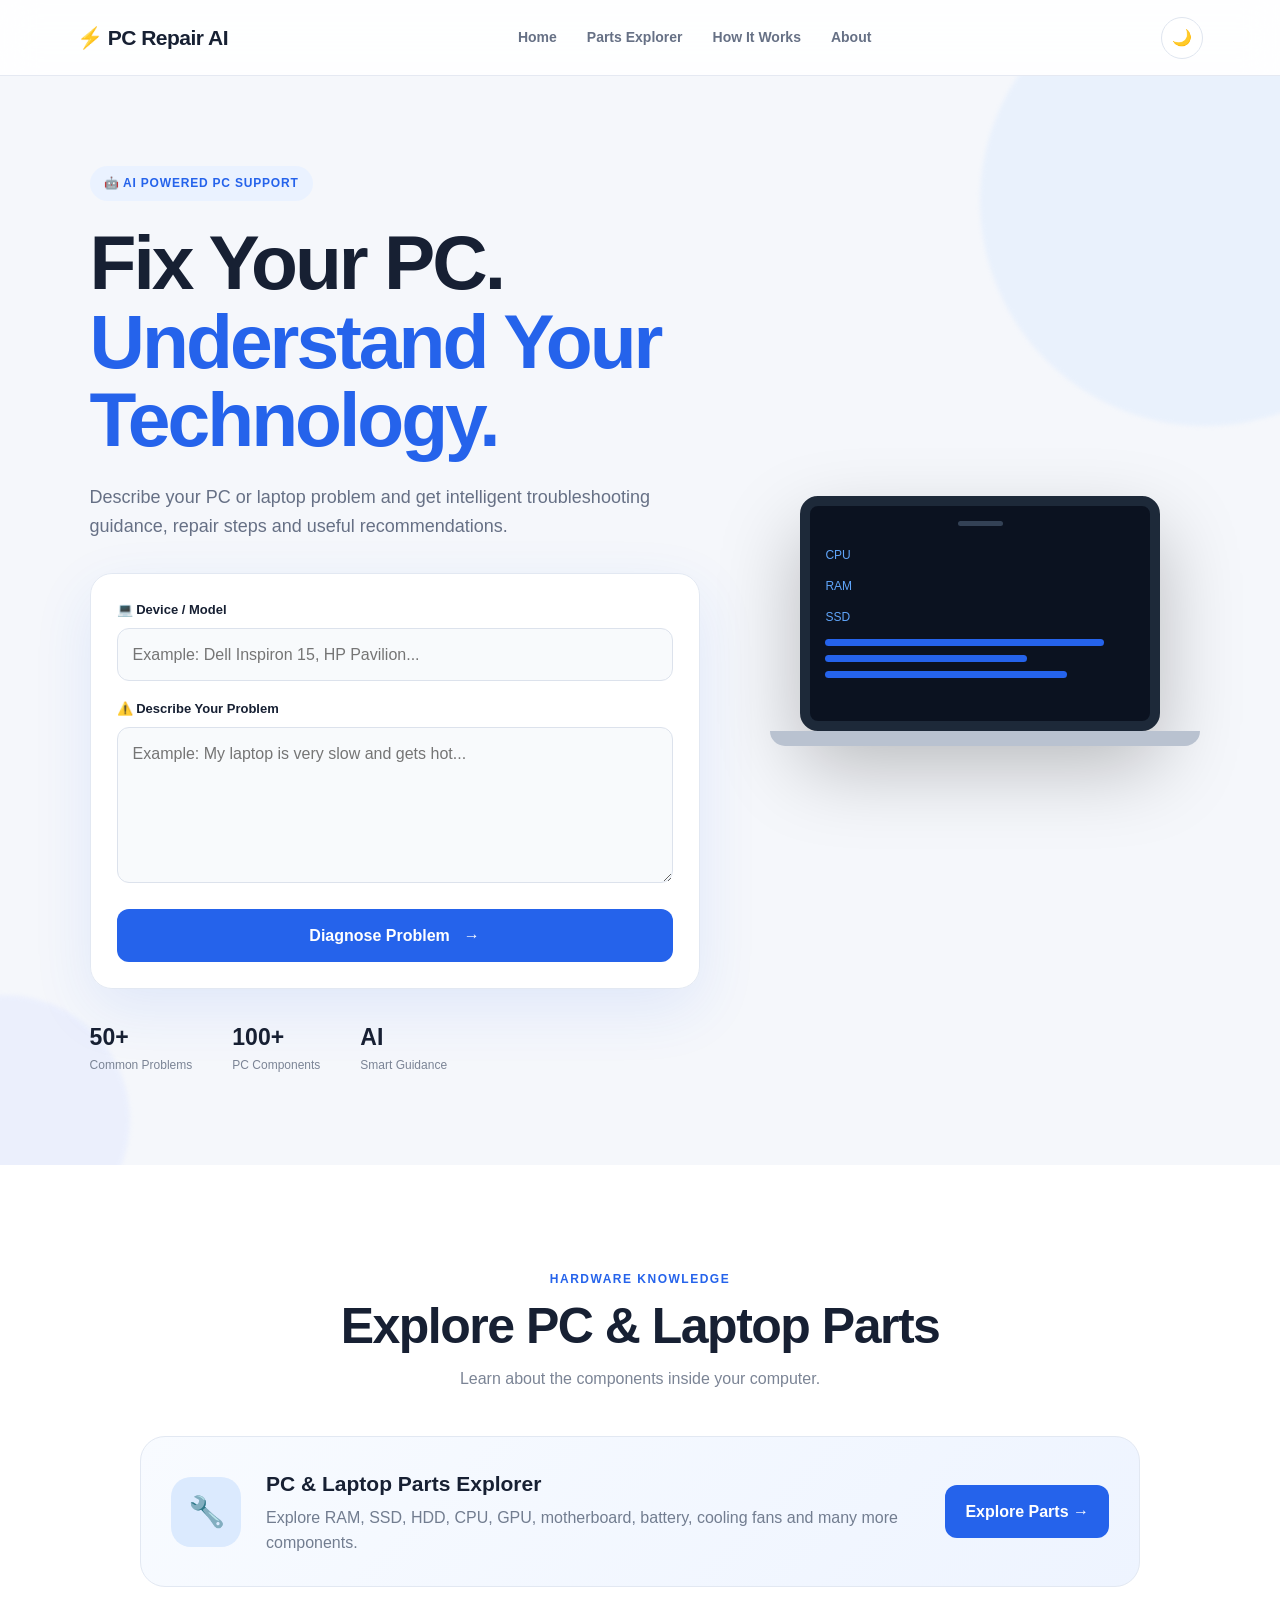
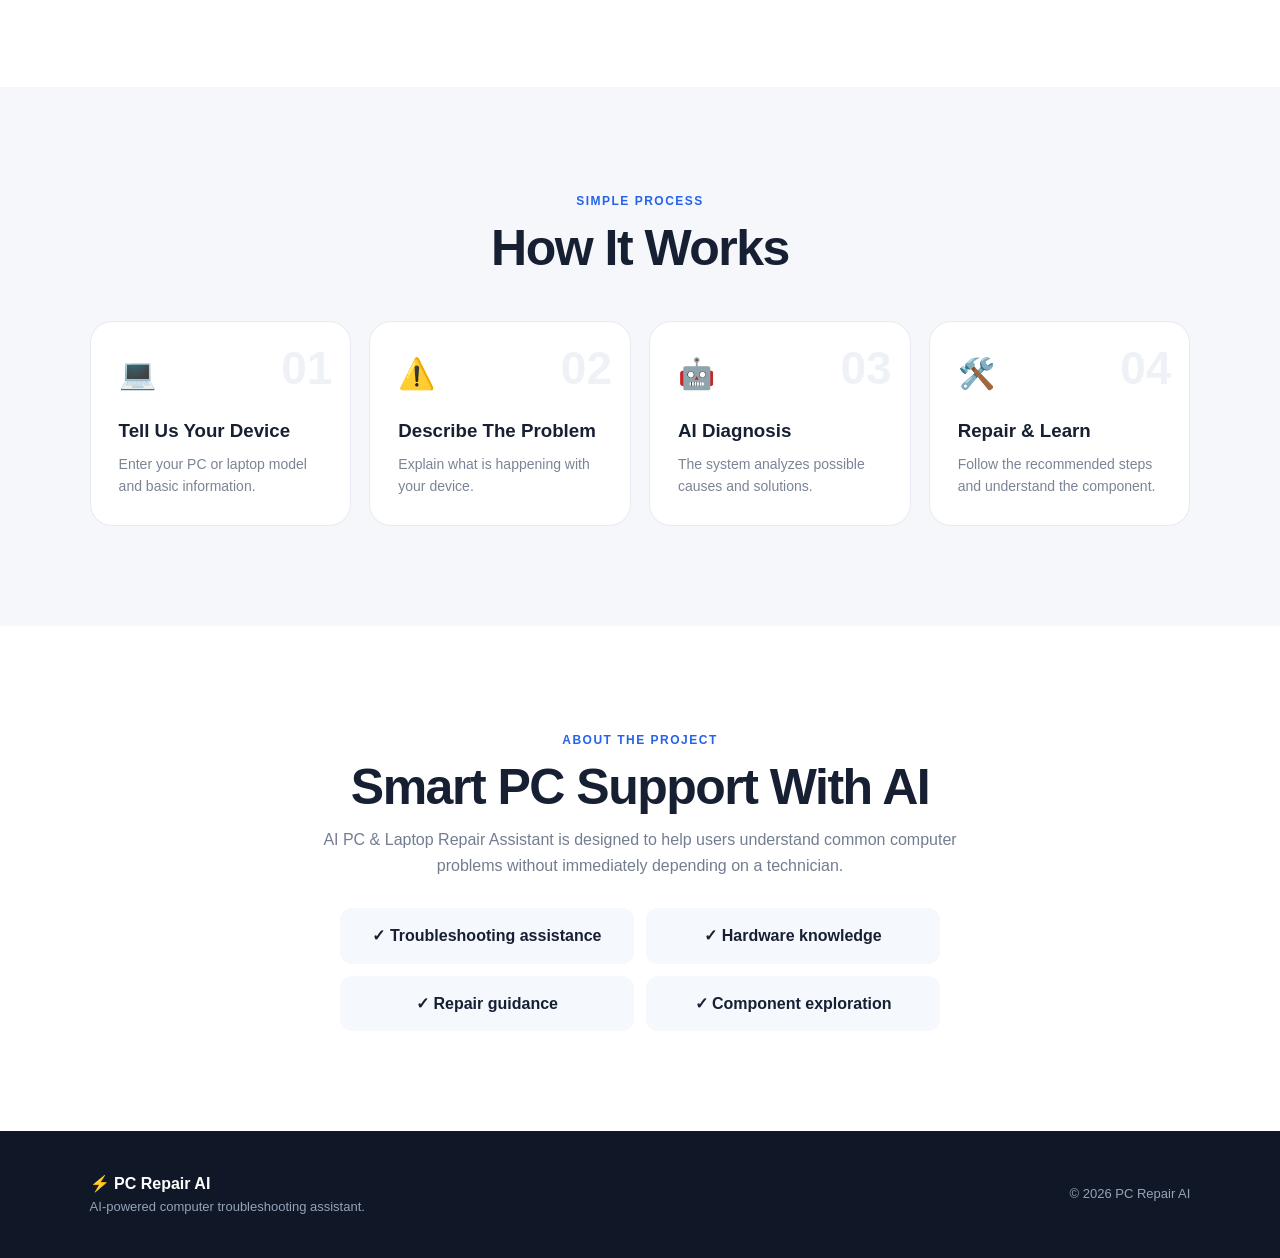
==== index.html @ 6b743a81 "index.html" ====
<!DOCTYPE html>
<html lang="en">

<head>
<meta charset="UTF-8">
<meta name="viewport" content="width=device-width, initial-scale=1.0">

<meta name="description" content="AI PC and Laptop Repair Assistant for intelligent computer troubleshooting and hardware guidance.">

<title>AI PC & Laptop Repair Assistant</title>

<link rel="stylesheet" href="style.css">

<script async src="https://www.googletagmanager.com/gtag/js?id=G-TXNZC0SK5X"></script>

<script>
window.dataLayer = window.dataLayer || [];

function gtag() {
    dataLayer.push(arguments);
}

gtag("js", new Date());

gtag("config", "G-TXNZC0SK5X", {
    send_page_view: true
});

const GA_DEBUG =
    new URLSearchParams(window.location.search).get("ga_debug") === "1";

function track(eventName, parameters = {}) {

    if (typeof gtag !== "function") {
        return;
    }

    const payload = {
        ...parameters,
        page_path: window.location.pathname
    };

    if (GA_DEBUG) {
        payload.debug_mode = true;
    }

    gtag("event", eventName, payload);
}

window.PCRepairAnalytics = {

    track,

    pageLoaded() {
        track("page_loaded", {
            page_name: document.title
        });
    },

    diagnosisStarted() {
        track("ai_diagnosis", {
            status: "started"
        });
    },

    diagnosisSuccess(productCount = 0) {
        track("ai_diagnosis", {
            status: "success",
            product_count: productCount,
            has_products: productCount > 0
        });
    },

    diagnosisValidationError() {
        track("ai_diagnosis", {
            status: "validation_error"
        });
    },

    diagnosisError(errorType = "unknown") {
        track("ai_diagnosis", {
            status: "error",
            error_type: errorType
        });
    },

    productClick(productName, store, domain) {
        track("product_click", {
            product_name: String(productName || "").slice(0, 100),
            store: String(store || "unknown").slice(0, 50),
            link_domain: String(domain || "unknown").slice(0, 100)
        });
    },

    partExplorerClick() {
        track("parts_explorer_click", {
            action: "open"
        });
    },

    healthCheck(action = "open") {
        track("pc_health_check", {
            action
        });
    },

    themeChange(theme) {
        track("theme_change", {
            theme
        });
    }
};

PCRepairAnalytics.pageLoaded();

const scrollMarks = [25, 50, 75, 90, 100];
const sentScrollMarks = {};

function checkScrollDepth() {

    const documentElement = document.documentElement;

    const scrollable =
        documentElement.scrollHeight - window.innerHeight;

    if (scrollable <= 0) {
        return;
    }

    const percent = Math.min(
        100,
        Math.round(
            (window.scrollY / scrollable) * 100
        )
    );

    scrollMarks.forEach(function(mark) {

        if (
            percent >= mark &&
            !sentScrollMarks[mark]
        ) {

            sentScrollMarks[mark] = true;

            track("scroll_depth", {
                percent_scrolled: mark
            });
        }

    });
}

window.addEventListener(
    "scroll",
    checkScrollDepth,
    { passive: true }
);

document.addEventListener(
    "click",
    function(event) {

        const element =
            event.target.closest(
                "a, button, input[type='submit'], input[type='button'], [role='button']"
            );

        if (!element) {
            return;
        }

        const elementText = (
            element.innerText ||
            element.value ||
            element.getAttribute("aria-label") ||
            element.getAttribute("title") ||
            ""
        )
        .trim()
        .replace(/\s+/g, " ")
        .slice(0, 80);

        track("user_action", {
            element_type:
                element.tagName.toLowerCase(),

            element_text:
                elementText,

            element_id:
                element.id || ""
        });

        if (element.id === "themeBtn") {

            const currentTheme =
                document.body.classList.contains("dark")
                    ? "dark"
                    : "light";

            PCRepairAnalytics.themeChange(
                currentTheme
            );
        }

        if (
            element.id === "healthCheckBtn" ||
            element.id === "pcHealthCheckBtn" ||
            element.dataset.analytics === "pc_health_check"
        ) {

            PCRepairAnalytics.healthCheck("open");
        }

        if (
            element.classList.contains(
                "parts-explorer-link"
            ) ||
            (
                element.tagName.toLowerCase() === "a" &&
                element.getAttribute("href") === "parts.html"
            )
        ) {

            PCRepairAnalytics.partExplorerClick();
        }

        if (
            element.classList.contains("product-link") &&
            !element.classList.contains("disabled-link")
        ) {

            let domain = "unknown";

            try {

                domain =
                    new URL(
                        element.href,
                        window.location.href
                    ).hostname;

            } catch(error) {}

            PCRepairAnalytics.productClick(
                element.dataset.productName || "Unknown Product",
                element.dataset.productSource || "Unknown Store",
                domain
            );
        }

        if (
            element.tagName.toLowerCase() === "a" &&
            element.href
        ) {

            try {

                const url =
                    new URL(
                        element.href,
                        window.location.href
                    );

                if (
                    url.origin !==
                    window.location.origin
                ) {

                    track("outbound_click", {
                        link_domain: url.hostname,
                        link_path: url.pathname
                    });
                }

                if (
                    url.hostname.includes("youtube.com") ||
                    url.hostname.includes("youtu.be")
                ) {

                    track("youtube_click", {
                        video_domain: url.hostname
                    });
                }

            } catch(error) {}
        }

    },
    true
);

document.addEventListener(
    "submit",
    function(event) {

        const form = event.target;

        track("form_submit", {
            form_id: form.id || "",
            form_name:
                form.getAttribute("name") || ""
        });

    },
    true
);

document.addEventListener(
    "change",
    function(event) {

        const element = event.target;

        if (
            !element ||
            !["SELECT", "INPUT", "TEXTAREA"].includes(
                element.tagName
            )
        ) {
            return;
        }

        track("form_interaction", {
            field_type:
                element.type ||
                element.tagName.toLowerCase(),

            field_name:
                element.name ||
                element.id ||
                ""
        });

    },
    true
);

function setupSectionTracking() {

    if (
        typeof IntersectionObserver ===
        "undefined"
    ) {
        return;
    }

    const observer =
        new IntersectionObserver(
            function(entries) {

                entries.forEach(
                    function(entry) {

                        if (
                            !entry.isIntersecting
                        ) {
                            return;
                        }

                        const section =
                            entry.target;

                        if (
                            section.dataset.analyticsTracked ===
                            "true"
                        ) {
                            return;
                        }

                        section.dataset.analyticsTracked =
                            "true";

                        const sectionName =
                            section.getAttribute(
                                "data-analytics-section"
                            ) ||
                            section.id ||
                            section.getAttribute(
                                "aria-label"
                            ) ||
                            section.tagName.toLowerCase();

                        track("section_view", {
                            section_name:
                                String(sectionName)
                                    .slice(0, 100)
                        });

                    }
                );

            },
            {
                threshold: 0.35
            }
        );

    document
        .querySelectorAll(
            "section, main > div, [data-section]"
        )
        .forEach(
            function(element) {
                observer.observe(element);
            }
        );
}

if (
    document.readyState ===
    "loading"
) {

    document.addEventListener(
        "DOMContentLoaded",
        setupSectionTracking
    );

} else {

    setupSectionTracking();
}

window.addEventListener(
    "error",
    function() {

        track("javascript_error", {
            error_type: "window_error"
        });

    }
);

window.addEventListener(
    "unhandledrejection",
    function() {

        track("javascript_error", {
            error_type: "promise_rejection"
        });

    }
);

window.addEventListener(
    "load",
    function() {

        track("page_ready", {
            page_name: document.title
        });

    }
);
</script>

</head>

<body>

<header class="navbar">

<a href="index.html" class="logo">
    ⚡ PC Repair AI
</a>

<nav>

<a href="index.html">
    Home
</a>

<a
    href="parts.html"
    class="parts-explorer-link"
>
    Parts Explorer
</a>

<a href="#how">
    How It Works
</a>

<a href="#about">
    About
</a>

</nav>

<button
    id="themeBtn"
    class="theme-btn"
    type="button"
    aria-label="Toggle theme"
>
    🌙
</button>

</header>

<main>

<section
    class="hero"
    data-analytics-section="hero"
>

<div class="hero-bg-circle circle-one"></div>

<div class="hero-bg-circle circle-two"></div>

<div class="hero-content">

<div class="badge">
    🤖 AI POWERED PC SUPPORT
</div>

<h1>
    Fix Your PC.<br>

    <span>
        Understand Your Technology.
    </span>
</h1>

<p>
    Describe your PC or laptop problem and get intelligent
    troubleshooting guidance, repair steps and useful recommendations.
</p>

<div class="repair-box">

<label for="device">
    💻 Device / Model
</label>

<input
    id="device"
    type="text"
    autocomplete="off"
    placeholder="Example: Dell Inspiron 15, HP Pavilion..."
>

<label for="problem">
    ⚠️ Describe Your Problem
</label>

<textarea
    id="problem"
    rows="5"
    placeholder="Example: My laptop is very slow and gets hot..."
></textarea>

<button
    id="diagnoseButton"
    class="primary-btn"
    type="button"
>
    Diagnose Problem
    <span>→</span>
</button>

</div>

<div class="hero-stats">

<div>
<strong>50+</strong>
<span>Common Problems</span>
</div>

<div>
<strong>100+</strong>
<span>PC Components</span>
</div>

<div>
<strong>AI</strong>
<span>Smart Guidance</span>
</div>

</div>

</div>

<div class="floating-pc">

<div class="pc-screen">

<div class="screen-top"></div>

<div class="screen-content">

<span>CPU</span>
<span>RAM</span>
<span>SSD</span>

<div class="loading-bars">
<i></i>
<i></i>
<i></i>
</div>

</div>

</div>

<div class="pc-base"></div>

</div>

</section>

<section
    id="resultSection"
    class="result-section hidden"
    data-analytics-section="ai_diagnosis_result"
>

<div class="section-title">

<span>
    AI ANALYSIS
</span>

<h2>
    Your Repair Guide
</h2>

</div>

<div id="resultContainer"></div>

</section>

<section
    class="parts-preview"
    data-analytics-section="parts_preview"
>

<div class="section-title">

<span>
    HARDWARE KNOWLEDGE
</span>

<h2>
    Explore PC & Laptop Parts
</h2>

<p>
    Learn about the components inside your computer.
</p>

</div>

<div class="preview-card">

<div class="preview-icon">
    🔧
</div>

<div>

<h3>
    PC & Laptop Parts Explorer
</h3>

<p>
    Explore RAM, SSD, HDD, CPU, GPU, motherboard,
    battery, cooling fans and many more components.
</p>

</div>

<a
    href="parts.html"
    class="preview-button parts-explorer-link"
>
    Explore Parts →
</a>

</div>

</section>

<section
    id="how"
    class="how-section"
    data-analytics-section="how_it_works"
>

<div class="section-title">

<span>
    SIMPLE PROCESS
</span>

<h2>
    How It Works
</h2>

</div>

<div class="how-grid">

<div class="how-card">

<div class="number">
    01
</div>

<div class="how-icon">
    💻
</div>

<h3>
    Tell Us Your Device
</h3>

<p>
    Enter your PC or laptop model and basic information.
</p>

</div>

<div class="how-card">

<div class="number">
    02
</div>

<div class="how-icon">
    ⚠️
</div>

<h3>
    Describe The Problem
</h3>

<p>
    Explain what is happening with your device.
</p>

</div>

<div class="how-card">

<div class="number">
    03
</div>

<div class="how-icon">
    🤖
</div>

<h3>
    AI Diagnosis
</h3>

<p>
    The system analyzes possible causes and solutions.
</p>

</div>

<div class="how-card">

<div class="number">
    04
</div>

<div class="how-icon">
    🛠️
</div>

<h3>
    Repair & Learn
</h3>

<p>
    Follow the recommended steps and understand the component.
</p>

</div>

</div>

</section>

<section
    id="about"
    class="about-section"
    data-analytics-section="about_project"
>

<div class="about-content">

<span>
    ABOUT THE PROJECT
</span>

<h2>
    Smart PC Support With AI
</h2>

<p>
    AI PC & Laptop Repair Assistant is designed to help users
    understand common computer problems without immediately
    depending on a technician.
</p>

<div class="about-points">

<div>
    ✓ Troubleshooting assistance
</div>

<div>
    ✓ Hardware knowledge
</div>

<div>
    ✓ Repair guidance
</div>

<div>
    ✓ Component exploration
</div>

</div>

</div>

</section>

</main>

<footer>

<div>

<strong>
    ⚡ PC Repair AI
</strong>

<p>
    AI-powered computer troubleshooting assistant.
</p>

</div>

<span>
    © 2026 PC Repair AI
</span>

</footer>

<button
    id="topBtn"
    class="top-btn"
    type="button"
    aria-label="Back to top"
>
    ↑
</button>

<script>

const API_URL =
    "https://pc-repair-ai.onrender.com";

const themeBtn =
    document.getElementById("themeBtn");

const topBtn =
    document.getElementById("topBtn");

const diagnoseButton =
    document.getElementById("diagnoseButton");

const resultSection =
    document.getElementById("resultSection");

const resultContainer =
    document.getElementById("resultContainer");

const deviceInput =
    document.getElementById("device");

const problemInput =
    document.getElementById("problem");


function applyTheme() {

    const savedTheme =
        localStorage.getItem("theme");

    if (savedTheme === "dark") {

        document.body.classList.add("dark");

        themeBtn.textContent = "☀️";

    } else {

        document.body.classList.remove("dark");

        themeBtn.textContent = "🌙";

    }
}

applyTheme();


themeBtn.addEventListener(
    "click",
    function() {

        document.body.classList.toggle("dark");

        const isDark =
            document.body.classList.contains("dark");

        const theme =
            isDark
                ? "dark"
                : "light";

        themeBtn.textContent =
            isDark
                ? "☀️"
                : "🌙";

        localStorage.setItem(
            "theme",
            theme
        );

        PCRepairAnalytics.themeChange(
            theme
        );

    }
);


window.addEventListener(
    "scroll",
    function() {

        if (window.scrollY > 400) {

            topBtn.classList.add("show");

        } else {

            topBtn.classList.remove("show");

        }

    }
);


topBtn.addEventListener(
    "click",
    function() {

        window.scrollTo({
            top: 0,
            behavior: "smooth"
        });

    }
);


document
    .querySelectorAll('a[href^="#"]')
    .forEach(
        function(link) {

            link.addEventListener(
                "click",
                function(event) {

                    const targetId =
                        link.getAttribute("href");

                    if (
                        !targetId ||
                        targetId === "#"
                    ) {
                        return;
                    }

                    const target =
                        document.querySelector(
                            targetId
                        );

                    if (target) {

                        event.preventDefault();

                        target.scrollIntoView({
                            behavior: "smooth",
                            block: "start"
                        });

                    }

                }
            );

        }
    );


deviceInput.addEventListener(
    "keydown",
    function(event) {

        if (event.key === "Enter") {

            event.preventDefault();

            problemInput.focus();

        }

    }
);


problemInput.addEventListener(
    "keydown",
    function(event) {

        if (
            event.ctrlKey &&
            event.key === "Enter"
        ) {

            event.preventDefault();

            diagnoseButton.click();

        }

    }
);


diagnoseButton.addEventListener(
    "click",
    async function() {

        const device =
            deviceInput.value.trim();

        const problem =
            problemInput.value.trim();


        if (!device) {

            PCRepairAnalytics.diagnosisValidationError();

            showResult(
                "Please enter your PC or laptop device model."
            );

            deviceInput.focus();

            return;
        }


        if (!problem) {

            PCRepairAnalytics.diagnosisValidationError();

            showResult(
                "Please describe the problem with your PC or laptop."
            );

            problemInput.focus();

            return;
        }


        setLoadingState(true);

        resultSection.classList.remove(
            "hidden"
        );

        resultContainer.innerHTML = `

            <div class="ai-loading">

                <div class="ai-spinner"></div>

                <h3>
                    AI is analyzing your problem...
                </h3>

                <p>
                    Checking possible causes,
                    diagnosis steps and repair solutions.
                </p>

                <div class="loading-status">

                    <span></span>

                    Analyzing hardware symptoms...

                </div>

            </div>

        `;

        resultSection.scrollIntoView({
            behavior: "smooth",
            block: "start"
        });


        PCRepairAnalytics.diagnosisStarted();


        try {

            const response =
                await fetch(
                    `${API_URL}/diagnose`,
                    {
                        method: "POST",

                        headers: {
                            "Content-Type":
                                "application/json",

                            "Accept":
                                "application/json"
                        },

                        body: JSON.stringify({
                            device,
                            problem
                        })
                    }
                );


            const contentType =
                response.headers.get(
                    "content-type"
                ) || "";


            let data;


            if (
                contentType.includes(
                    "application/json"
                )
            ) {

                data =
                    await response.json();

            } else {

                const text =
                    await response.text();

                throw new Error(
                    text ||
                    "The server returned an invalid response."
                );

            }


            console.log(
                "Diagnosis API response:",
                data
            );


            if (!response.ok) {

                const serverMessage =
                    data?.detail ||
                    data?.message ||
                    data?.error ||
                    "The diagnosis server returned an error.";

                throw new Error(
                    getText(serverMessage)
                );
            }


            if (
                !data ||
                typeof data !== "object"
            ) {

                throw new Error(
                    "The server returned empty or invalid diagnosis data."
                );
            }


            if (
                data.error &&
                !data.diagnosis
            ) {

                throw new Error(
                    getText(data.error)
                );
            }


            resultContainer.innerHTML =
                renderDiagnosis(
                    data,
                    device,
                    problem
                );


            const productCount =
                countProducts(data.products);


            PCRepairAnalytics.diagnosisSuccess(
                productCount
            );


        } catch(error) {

            console.error(
                "Diagnosis error:",
                error
            );


            PCRepairAnalytics.diagnosisError(
                getErrorType(error)
            );


            renderConnectionError(
                error
            );


        } finally {

            setLoadingState(false);

        }

    }
);


function setLoadingState(
    isLoading
) {

    diagnoseButton.disabled =
        isLoading;

    if (isLoading) {

        diagnoseButton.innerHTML = `
            Analyzing
            <span class="button-loader"></span>
        `;

    } else {

        diagnoseButton.innerHTML = `
            Diagnose Problem
            <span>→</span>
        `;

    }

}


function getErrorType(error) {

    const message =
        error?.message
            ? error.message.toLowerCase()
            : "";

    if (
        message.includes("failed to fetch") ||
        message.includes("networkerror")
    ) {

        return "network_error";

    }

    if (
        message.includes("server")
    ) {

        return "server_error";

    }

    if (
        message.includes("invalid")
    ) {

        return "invalid_response";

    }

    return "unknown_error";
}


function countProducts(groups) {

    if (!Array.isArray(groups)) {
        return 0;
    }

    return groups.reduce(
        function(total, group) {

            if (
                !group ||
                !Array.isArray(group.products)
            ) {

                return total;

            }

            return total +
                group.products.length;

        },
        0
    );
}


function cleanAIText(value) {

    if (
        value === null ||
        value === undefined
    ) {

        return "";
    }

    let text =
        String(value);

    text =
        text.replace(
            /```[a-zA-Z0-9_-]*\s*/g,
            ""
        );

    text =
        text.replace(
            /```/g,
            ""
        );

    text =
        text.replace(
            /\*\*(.*?)\*\*/g,
            "$1"
        );

    text =
        text.replace(
            /__(.*?)__/g,
            "$1"
        );

    text =
        text.replace(
            /`([^`]*)`/g,
            "$1"
        );

    text =
        text.replace(
            /\r\n/g,
            "\n"
        );

    text =
        text.replace(
            /\n{3,}/g,
            "\n\n"
        );

    return text.trim();
}


function escapeHTML(value) {

    if (
        value === null ||
        value === undefined
    ) {

        return "";
    }

    return String(value)
        .replace(/&/g, "&amp;")
        .replace(/</g, "&lt;")
        .replace(/>/g, "&gt;")
        .replace(/"/g, "&quot;")
        .replace(/'/g, "&#039;");
}


function getArray(value) {

    return Array.isArray(value)
        ? value
        : [];
}


function getText(value) {

    if (
        value === null ||
        value === undefined
    ) {

        return "";
    }

    if (
        typeof value === "string"
    ) {

        return cleanAIText(value);
    }

    if (
        typeof value === "number" ||
        typeof value === "boolean"
    ) {

        return String(value);
    }

    if (
        typeof value === "object"
    ) {

        try {

            return cleanAIText(
                JSON.stringify(value)
            );

        } catch(error) {

            return String(value);

        }

    }

    return cleanAIText(value);
}


function normalizeUrl(url) {

    if (!url) {
        return "";
    }

    let value =
        String(url).trim();

    const markdownMatch =
        value.match(
            /\]\((.*?)\)/
        );

    if (markdownMatch) {
        value =
            markdownMatch[1];
    }

    value =
        value
            .replace(/\\:/g, ":")
            .replace(/\\&/g, "&")
            .replace(/\\=/g, "=")
            .replace(/\\\?/g, "?")
            .replace(/\\\//g, "/")
            .replace(/&amp;/g, "&");

    if (
        value.startsWith("//")
    ) {

        value =
            "https:" + value;

    }

    if (
        !value.startsWith("http://") &&
        !value.startsWith("https://")
    ) {

        return "";
    }

    return value;
}


function renderDiagnosis(
    data,
    device,
    problem
) {

    let diagnosis = {};

    if (
        data &&
        typeof data.diagnosis === "object" &&
        !Array.isArray(data.diagnosis)
    ) {

        diagnosis =
            data.diagnosis;
    }

    const title =
        getText(
            diagnosis.title ||
            "AI PC & Laptop Diagnosis"
        );

    const summary =
        getText(
            diagnosis.summary ||
            "The AI analyzed the reported problem."
        );

    const confidence =
        getText(
            diagnosis.confidence ||
            "Not specified"
        );

    const difficulty =
        getText(
            diagnosis.difficulty ||
            "Not specified"
        );

    const possibleCauses =
        getArray(
            diagnosis.possible_causes
        );

    const diagnosisSteps =
        getArray(
            diagnosis.diagnosis_steps
        );

    const repairSteps =
        getArray(
            diagnosis.repair_steps
        );

    const toolsRequired =
        getArray(
            diagnosis.tools_required
        );

    const partsRequired =
        getArray(
            diagnosis.parts_required
        );

    const safety =
        getArray(
            diagnosis.safety
        );

    const professional =
        getArray(
            diagnosis.when_to_visit_professional
        );

    const products =
        getArray(
            data.products
        );

    return `

        <div class="ai-result-card diagnosis-shell">

            <div class="diagnosis-header">

                <div class="diagnosis-header-left">

                    <div class="result-ai-icon">
                        🤖
                    </div>

                    <div>

                        <div class="diagnosis-label">
                            AI DIAGNOSIS
                        </div>

                        <h3 class="diagnosis-title">
                            ${escapeHTML(title)}
                        </h3>

                        <div class="diagnosis-device">
                            💻 ${escapeHTML(getText(device))}
                        </div>

                    </div>

                </div>

                <div class="diagnosis-meta">

                    <span class="confidence-badge">
                        <span>◉</span>
                        Confidence:
                        ${escapeHTML(confidence)}
                    </span>

                    <span class="difficulty-badge">
                        🛠️
                        ${escapeHTML(difficulty)}
                    </span>

                </div>

            </div>

            <div class="problem-box">

                <div class="problem-box-icon">
                    ⚠️
                </div>

                <div>

                    <strong>
                        Reported Problem
                    </strong>

                    <p>
                        ${escapeHTML(getText(problem))}
                    </p>

                </div>

            </div>

            <div class="diagnosis-summary">

                <div class="summary-icon">
                    💡
                </div>

                <div>

                    <span>
                        AI SUMMARY
                    </span>

                    <p>
                        ${escapeHTML(summary)}
                    </p>

                </div>

            </div>

            ${renderCauses(possibleCauses)}

            ${renderDiagnosisSteps(diagnosisSteps)}

            ${renderRepairSteps(repairSteps)}

            ${renderTools(toolsRequired)}

            ${renderParts(partsRequired)}

            ${renderSafety(safety)}

            ${renderProfessional(professional)}

            ${renderProducts(products)}

            <div class="diagnosis-footer">

                <span>
                    🤖 Generated by PC Repair AI
                </span>

                <span>
                    Always verify model-specific
                    instructions before hardware repair.
                </span>

            </div>

        </div>

    `;
}


function renderCauses(causes) {

    if (!causes.length) {
        return "";
    }

    return `

        <section class="diagnosis-section">

            <div class="section-heading">

                <div class="section-icon">
                    🔍
                </div>

                <div>

                    <span>
                        WHAT COULD BE WRONG?
                    </span>

                    <h3>
                        Possible Causes
                    </h3>

                </div>

            </div>

            <div class="causes-grid">

                ${causes.map(
                    function(cause, index) {

                        let text;

                        if (
                            typeof cause === "object" &&
                            cause !== null
                        ) {

                            text =
                                cause.description ||
                                cause.name ||
                                cause.cause ||
                                cause.title ||
                                getText(cause);

                        } else {

                            text =
                                getText(cause);

                        }

                        return `

                            <div class="cause-card">

                                <div class="cause-number">
                                    ${String(index + 1).padStart(2, "0")}
                                </div>

                                <div class="cause-content">

                                    <strong>
                                        ${escapeHTML(text)}
                                    </strong>

                                    <p>
                                        Possible issue identified
                                        by the AI analysis.
                                    </p>

                                </div>

                            </div>

                        `;

                    }
                ).join("")}

            </div>

        </section>

    `;
}


function renderDiagnosisSteps(steps) {

    if (!steps.length) {
        return "";
    }

    return `

        <section class="diagnosis-section">

            <div class="section-heading">

                <div class="section-icon">
                    🧪
                </div>

                <div>

                    <span>
                        CHECK FIRST
                    </span>

                    <h3>
                        Diagnosis Steps
                    </h3>

                </div>

            </div>

            <div class="steps-list">

                ${steps.map(
                    function(step, index) {

                        let text;

                        if (
                            typeof step === "object" &&
                            step !== null
                        ) {

                            text =
                                step.details ||
                                step.description ||
                                step.step_description ||
                                step.instruction ||
                                step.title ||
                                getText(step);

                        } else {

                            text =
                                getText(step);

                        }

                        return `

                            <div class="diagnosis-step">

                                <div class="step-number">
                                    ${index + 1}
                                </div>

                                <div class="step-content">

                                    <h4>
                                        Check ${index + 1}
                                    </h4>

                                    <p>
                                        ${escapeHTML(text)}
                                    </p>

                                </div>

                            </div>

                        `;

                    }
                ).join("")}

            </div>

        </section>

    `;
}


function renderRepairSteps(steps) {

    if (!steps.length) {
        return "";
    }

    return `

        <section class="diagnosis-section repair-section">

            <div class="section-heading">

                <div class="section-icon">
                    🛠️
                </div>

                <div>

                    <span>
                        STEP-BY-STEP SOLUTION
                    </span>

                    <h3>
                        Repair Steps
                    </h3>

                </div>

            </div>

            <div class="repair-steps">

                ${steps.map(
                    function(item, index) {

                        let stepNumber =
                            index + 1;

                        let stepTitle =
                            "Repair Step " +
                            stepNumber;

                        let details = "";

                        if (
                            typeof item === "object" &&
                            item !== null
                        ) {

                            stepNumber =
                                item.step ||
                                item.number ||
                                stepNumber;

                            stepTitle =
                                item.title ||
                                item.name ||
                                "Repair Step " +
                                stepNumber;

                            details =
                                item.details ||
                                item.description ||
                                item.instructions ||
                                item.instruction ||
                                "";

                        } else {

                            details =
                                getText(item);

                        }

                        return `

                            <div class="repair-step">

                                <div class="repair-step-number">
                                    ${escapeHTML(stepNumber)}
                                </div>

                                <div class="repair-step-content">

                                    <div class="repair-step-top">

                                        <span>
                                            STEP ${escapeHTML(stepNumber)}
                                        </span>

                                        <div>
                                            ✓
                                        </div>

                                    </div>

                                    <h4>
                                        ${escapeHTML(getText(stepTitle))}
                                    </h4>

                                    <p>
                                        ${escapeHTML(getText(details))}
                                    </p>

                                </div>

                            </div>

                        `;

                    }
                ).join("")}

            </div>

        </section>

    `;
}


function renderTools(tools) {

    if (!tools.length) {
        return "";
    }

    return `

        <section class="diagnosis-section">

            <div class="section-heading">

                <div class="section-icon">
                    🔧
                </div>

                <div>

                    <span>
                        PREPARE BEFORE REPAIR
                    </span>

                    <h3>
                        Tools Required
                    </h3>

                </div>

            </div>

            <div class="tools-grid">

                ${tools.map(
                    function(tool, index) {

                        let text;

                        if (
                            typeof tool === "object" &&
                            tool !== null
                        ) {

                            text =
                                tool.name ||
                                tool.title ||
                                tool.tool ||
                                getText(tool);

                        } else {

                            text =
                                getText(tool);

                        }

                        return `

                            <div class="tool-card">

                                <div class="tool-icon">
                                    🔧
                                </div>

                                <div>

                                    <span>
                                        TOOL ${index + 1}
                                    </span>

                                    <strong>
                                        ${escapeHTML(text)}
                                    </strong>

                                </div>

                            </div>

                        `;

                    }
                ).join("")}

            </div>

        </section>

    `;
}


function renderParts(parts) {

    if (!parts.length) {
        return "";
    }

    return `

        <section class="diagnosis-section">

            <div class="section-heading">

                <div class="section-icon">
                    📦
                </div>

                <div>

                    <span>
                        POSSIBLE REPLACEMENT COMPONENTS
                    </span>

                    <h3>
                        Parts Required
                    </h3>

                </div>

            </div>

            <div class="parts-required-grid">

                ${parts.map(
                    function(part, index) {

                        let name =
                            "Required Component";

                        let searchQuery =
                            "";

                        if (
                            typeof part === "object" &&
                            part !== null
                        ) {

                            name =
                                part.name ||
                                part.title ||
                                part.component ||
                                "Required Component";

                            searchQuery =
                                part.search_query ||
                                part.query ||
                                "";

                        } else {

                            name =
                                getText(part);

                            searchQuery =
                                getText(part);

                        }

                        return `

                            <div class="required-part-card">

                                <div class="required-part-icon">
                                    ⚙️
                                </div>

                                <div class="required-part-info">

                                    <span>
                                        COMPONENT ${index + 1}
                                    </span>

                                    <h4>
                                        ${escapeHTML(getText(name))}
                                    </h4>

                                    ${
                                        searchQuery
                                            ? `
                                                <p>
                                                    Search:
                                                    ${escapeHTML(getText(searchQuery))}
                                                </p>
                                            `
                                            : ""
                                    }

                                </div>

                            </div>

                        `;

                    }
                ).join("")}

            </div>

        </section>

    `;
}


function renderSafety(items) {

    if (!items.length) {
        return "";
    }

    return `

        <section class="diagnosis-section">

            <div class="section-heading">

                <div class="section-icon safety-heading-icon">
                    🛡️
                </div>

                <div>

                    <span>
                        IMPORTANT BEFORE YOU START
                    </span>

                    <h3>
                        Safety Instructions
                    </h3>

                </div>

            </div>

            <div class="safety-list">

                ${items.map(
                    function(item) {

                        let text;

                        if (
                            typeof item === "object" &&
                            item !== null
                        ) {

                            text =
                                item.text ||
                                item.description ||
                                item.instruction ||
                                getText(item);

                        } else {

                            text =
                                getText(item);

                        }

                        return `

                            <div class="safety-item">

                                <div>
                                    !
                                </div>

                                <p>
                                    ${escapeHTML(text)}
                                </p>

                            </div>

                        `;

                    }
                ).join("")}

            </div>

        </section>

    `;
}


function renderProfessional(items) {

    if (!items.length) {
        return "";
    }

    return `

        <section class="diagnosis-section">

            <div class="professional-box">

                <div class="professional-icon">
                    👨‍🔧
                </div>

                <div class="professional-content">

                    <span>
                        KNOW WHEN TO STOP
                    </span>

                    <h3>
                        When To Visit A Professional
                    </h3>

                    <ul>

                        ${items.map(
                            function(item) {

                                let text;

                                if (
                                    typeof item === "object" &&
                                    item !== null
                                ) {

                                    text =
                                        item.text ||
                                        item.description ||
                                        item.reason ||
                                        getText(item);

                                } else {

                                    text =
                                        getText(item);

                                }

                                return `
                                    <li>
                                        ${escapeHTML(text)}
                                    </li>
                                `;

                            }
                        ).join("")}

                    </ul>

                </div>

            </div>

        </section>

    `;
}


function renderProducts(groups) {

    if (!groups.length) {
        return "";
    }

    return `

        <section class="diagnosis-section products-section">

            <div class="section-heading">

                <div class="section-icon">
                    🛒
                </div>

                <div>

                    <span>
                        USEFUL HARDWARE
                    </span>

                    <h3>
                        Recommended Products
                    </h3>

                </div>

            </div>

            <div class="product-note">

                <span>
                    💡
                </span>

                <p>
                    Products are shown as recommendations related
                    to the diagnosed components. Always confirm
                    compatibility with your exact device model
                    before purchasing.
                </p>

            </div>

            <div class="product-groups">

                ${groups.map(
                    function(group) {
                        return renderProductGroup(group);
                    }
                ).join("")}

            </div>

        </section>

    `;
}


function renderProductGroup(group) {

    if (
        !group ||
        typeof group !== "object"
    ) {
        return "";
    }

    const component =
        group.component ||
        group.name ||
        group.title ||
        "Recommended Components";

    const items =
        getArray(group.products);

    if (!items.length) {

        return `

            <div class="product-group">

                <div class="product-group-header">

                    <div>

                        <span>
                            COMPONENT
                        </span>

                        <h4>
                            ${escapeHTML(getText(component))}
                        </h4>

                    </div>

                </div>

                <div class="empty-products">

                    <div>
                        🔎
                    </div>

                    <strong>
                        No products found
                    </strong>

                    <p>
                        No matching products were returned
                        for this component.
                    </p>

                    ${
                        group.search_query
                            ? `
                                <div class="search-query">
                                    Search:
                                    ${escapeHTML(
                                        getText(
                                            group.search_query
                                        )
                                    )}
                                </div>
                            `
                            : ""
                    }

                </div>

            </div>

        `;
    }

    return `

        <div class="product-group">

            <div class="product-group-header">

                <div>

                    <span>
                        RECOMMENDED FOR
                    </span>

                    <h4>
                        ${escapeHTML(getText(component))}
                    </h4>

                </div>

                <div class="product-count">

                    ${items.length}

                    product${items.length > 1 ? "s" : ""}

                </div>

            </div>

            <div class="product-grid">

                ${items.map(
                    function(product) {
                        return renderProduct(product);
                    }
                ).join("")}

            </div>

        </div>

    `;
}


function renderProduct(product) {

    if (
        !product ||
        typeof product !== "object"
    ) {
        return "";
    }

    const title =
        product.title ||
        product.name ||
        product.product_name ||
        "Recommended Product";

    const price =
        product.price ||
        product.extracted_price ||
        product.display_price ||
        "Price unavailable";

    const source =
        product.source ||
        product.store ||
        product.merchant ||
        "Online Store";

    const rating =
        product.rating;

    const reviews =
        product.reviews ||
        product.review_count ||
        product.reviews_count ||
        product.rating_count;

    const image =
        normalizeUrl(
            product.image ||
            product.thumbnail ||
            product.image_url ||
            product.image_link
        );

    const link =
        normalizeUrl(
            product.link ||
            product.product_link ||
            product.url ||
            product.product_url
        );

    let ratingHTML = "";

    if (
        rating !== undefined &&
        rating !== null &&
        rating !== ""
    ) {

        ratingHTML = `

            <div class="product-rating">

                <span>
                    ★
                </span>

                <strong>
                    ${escapeHTML(
                        getText(rating)
                    )}
                </strong>

                ${
                    reviews
                        ? `
                            <small>
                                ${formatNumber(reviews)}
                                reviews
                            </small>
                        `
                        : ""
                }

            </div>

        `;
    }

    return `

        <article class="product-card">

            <div class="product-image-wrap">

                ${
                    image
                        ? `
                            <img
                                class="product-image"
                                src="${escapeHTML(image)}"
                                alt="${escapeHTML(getText(title))}"
                                loading="lazy"
                                onerror="handleProductImageError(this)"
                            >

                            <div
                                class="product-placeholder"
                                style="display:none;"
                            >

                                <span>
                                    📦
                                </span>

                                <small>
                                    Image unavailable
                                </small>

                            </div>
                        `
                        : `
                            <div class="product-placeholder">

                                <span>
                                    📦
                                </span>

                                <small>
                                    Image unavailable
                                </small>

                            </div>
                        `
                }

                <div class="product-source-badge">

                    ${escapeHTML(
                        getText(source)
                    )}

                </div>

            </div>

            <div class="product-info">

                <h4 class="product-title">
                    ${escapeHTML(getText(title))}
                </h4>

                <div class="product-price">
                    ${escapeHTML(getText(price))}
                </div>

                ${ratingHTML}

                <div class="product-actions">

                    ${
                        link
                            ? `
                                <a
                                    class="product-link"
                                    href="${escapeHTML(link)}"
                                    target="_blank"
                                    rel="noopener noreferrer"
                                    data-product-name="${escapeHTML(getText(title))}"
                                    data-product-source="${escapeHTML(getText(source))}"
                                >
                                    View Product
                                    <span>↗</span>
                                </a>
                            `
                            : `
                                <span class="product-link disabled-link">
                                    Product Link Unavailable
                                </span>
                            `
                    }

                </div>

            </div>

        </article>

    `;
}


function handleProductImageError(
    imageElement
) {

    if (!imageElement) {
        return;
    }

    imageElement.style.display =
        "none";

    const placeholder =
        imageElement.nextElementSibling;

    if (placeholder) {
        placeholder.style.display =
            "flex";
    }
}


function formatNumber(value) {

    const number =
        Number(
            String(value).replace(
                /,/g,
                ""
            )
        );

    if (Number.isNaN(number)) {

        return escapeHTML(value);
    }

    return number.toLocaleString(
        "en-IN"
    );
}


function renderConnectionError(error) {

    const message =
        error && error.message
            ? error.message
            : "Unknown error occurred.";

    const lowerMessage =
        message.toLowerCase();

    let extraMessage = "";

    if (
        lowerMessage.includes("failed to fetch") ||
        lowerMessage.includes("networkerror") ||
        lowerMessage.includes("connection")
    ) {

        extraMessage = `

            <div class="error-help">

                <strong>
                    AI server connection checklist:
                </strong>

                <ul>

                    <li>
                        Make sure your internet connection is working.
                    </li>

                    <li>
                        The AI backend is hosted on Render.
                    </li>

                    <li>
                        Backend:
                        <code>
                            https://pc-repair-ai.onrender.com
                        </code>
                    </li>

                    <li>
                        Try refreshing the page and running
                        the diagnosis again.
                    </li>

                    <li>
                        If the problem continues,
                        check the Render service.
                    </li>

                </ul>

            </div>

        `;

    } else {

        extraMessage = `

            <div class="error-help">

                <strong>
                    Server response:
                </strong>

                <p>
                    The AI server was reached,
                    but it returned an error while
                    processing the diagnosis.
                </p>

                <p>
                    Please try the diagnosis again.
                </p>

            </div>

        `;
    }

    resultContainer.innerHTML = `

        <div class="error-card">

            <div>
                ⚠️
            </div>

            <h3>
                Diagnosis Error
            </h3>

            <p>
                ${escapeHTML(
                    getText(message)
                )}
            </p>

            ${extraMessage}

        </div>

    `;
}


function showResult(message) {

    resultSection.classList.remove(
        "hidden"
    );

    resultContainer.innerHTML = `

        <div class="error-card">

            <div>
                ⚠️
            </div>

            <h3>
                Missing Information
            </h3>

            <p>
                ${escapeHTML(
                    getText(message)
                )}
            </p>

        </div>

    `;

    resultSection.scrollIntoView({
        behavior: "smooth",
        block: "start"
    });
}

</script>

</body>
</html>
---- style.css ----
* {
    margin: 0;
    padding: 0;
    box-sizing: border-box;
}

html {
    scroll-behavior: smooth;
}

body {
    font-family: Inter, Arial, Helvetica, sans-serif;
    background: #f5f7fb;
    color: #172033;
    line-height: 1.6;
    overflow-x: hidden;
    transition: background .35s ease, color .35s ease;
}

body.dark {
    background: #070b12;
    color: #f3f6ff;
}

a {
    text-decoration: none;
    color: inherit;
}

button,
input,
textarea {
    font: inherit;
}

button {
    cursor: pointer;
}

.hidden {
    display: none !important;
}

.navbar {
    height: 76px;
    padding: 0 6%;
    display: flex;
    align-items: center;
    justify-content: space-between;
    position: sticky;
    top: 0;
    z-index: 1000;
    background: rgba(255, 255, 255, .88);
    backdrop-filter: blur(18px);
    border-bottom: 1px solid #e5e9f2;
}

.dark .navbar {
    background: rgba(7, 11, 18, .88);
    border-color: #1c2636;
}

.logo {
    font-size: 21px;
    font-weight: 800;
    letter-spacing: -.5px;
}

.navbar nav {
    display: flex;
    gap: 30px;
    align-items: center;
}

.navbar nav a {
    color: #667085;
    font-size: 14px;
    font-weight: 600;
    transition: .25s ease;
}

.navbar nav a:hover,
.navbar nav a.active {
    color: #2563eb;
}

.dark .navbar nav a {
    color: #9aa6ba;
}

.dark .navbar nav a:hover,
.dark .navbar nav a.active {
    color: #60a5fa;
}

.theme-btn {
    width: 42px;
    height: 42px;
    border: 1px solid #dfe5ef;
    border-radius: 50%;
    background: #fff;
    transition: .25s ease;
}

.theme-btn:hover {
    transform: rotate(15deg) scale(1.08);
}

.dark .theme-btn {
    background: #111827;
    border-color: #263247;
}

.hero {
    min-height: calc(100vh - 76px);
    padding: 90px 7%;
    display: flex;
    align-items: center;
    justify-content: space-between;
    position: relative;
    overflow: hidden;
}

.hero-content {
    width: min(680px, 100%);
    position: relative;
    z-index: 2;
    animation: heroIn .8s ease both;
}

.badge,
.parts-badge {
    display: inline-flex;
    padding: 8px 14px;
    border-radius: 30px;
    background: #eaf2ff;
    color: #2563eb;
    font-size: 12px;
    font-weight: 800;
    letter-spacing: .8px;
    margin-bottom: 22px;
}

.dark .badge,
.dark .parts-badge {
    background: #10234a;
    color: #60a5fa;
}

.hero h1,
.parts-hero h1 {
    font-size: clamp(42px, 6vw, 78px);
    line-height: 1.02;
    letter-spacing: -3px;
    margin-bottom: 25px;
}

.hero h1 span,
.parts-hero h1 span {
    color: #2563eb;
}

.hero-content > p {
    max-width: 620px;
    color: #667085;
    font-size: 18px;
    margin-bottom: 32px;
}

.dark .hero-content > p,
.dark .parts-hero p {
    color: #9aa6ba;
}

.repair-box {
    max-width: 610px;
    padding: 26px;
    background: rgba(255, 255, 255, .92);
    border: 1px solid #e2e8f2;
    border-radius: 22px;
    box-shadow: 0 20px 60px rgba(37, 99, 235, .1);
}

.dark .repair-box {
    background: #0d1420;
    border-color: #1e2a3d;
}

.repair-box label {
    display: block;
    font-size: 13px;
    font-weight: 700;
    margin-bottom: 7px;
}

.repair-box input,
.repair-box textarea {
    width: 100%;
    border: 1px solid #dce2ec;
    background: #f8fafc;
    border-radius: 12px;
    padding: 13px 15px;
    outline: none;
    color: #172033;
    margin-bottom: 18px;
    transition: .25s ease;
}

.repair-box textarea {
    min-height: 120px;
    resize: vertical;
}

.dark .repair-box input,
.dark .repair-box textarea {
    background: #111927;
    color: #f3f6ff;
    border-color: #29364a;
}

.repair-box input:focus,
.repair-box textarea:focus,
.parts-search:focus-within {
    border-color: #2563eb;
    box-shadow: 0 0 0 4px rgba(37, 99, 235, .1);
}

.primary-btn,
.preview-button,
.details-btn {
    border: 0;
    background: #2563eb;
    color: white;
    font-weight: 800;
    border-radius: 12px;
    padding: 14px 20px;
    transition: .25s ease;
}

.primary-btn {
    width: 100%;
    display: flex;
    justify-content: center;
    gap: 14px;
    align-items: center;
}

.primary-btn:hover,
.preview-button:hover,
.details-btn:hover {
    background: #1d4ed8;
    transform: translateY(-2px);
    box-shadow: 0 12px 25px rgba(37, 99, 235, .25);
}

.primary-btn:disabled {
    opacity: .7;
    cursor: wait;
}

.hero-stats {
    display: flex;
    gap: 40px;
    margin-top: 30px;
}

.hero-stats div {
    display: flex;
    flex-direction: column;
}

.hero-stats strong {
    font-size: 23px;
}

.hero-stats span {
    color: #7b8495;
    font-size: 12px;
}

.floating-pc {
    width: 420px;
    position: relative;
    z-index: 2;
    animation: floating 4s ease-in-out infinite;
}

.pc-screen {
    width: 360px;
    height: 235px;
    margin: auto;
    padding: 15px;
    border: 10px solid #1d2939;
    border-radius: 18px;
    background: #0b1220;
    box-shadow: 0 35px 80px rgba(0, 0, 0, .25);
}

.screen-top {
    width: 45px;
    height: 5px;
    border-radius: 10px;
    background: #334155;
    margin: 0 auto 20px;
}

.screen-content {
    display: flex;
    flex-direction: column;
    gap: 12px;
    color: #60a5fa;
    font-size: 12px;
}

.loading-bars {
    display: flex;
    flex-direction: column;
    gap: 9px;
}

.loading-bars i {
    display: block;
    height: 7px;
    border-radius: 10px;
    background: #2563eb;
}

.loading-bars i:nth-child(1) {
    width: 90%;
}

.loading-bars i:nth-child(2) {
    width: 65%;
}

.loading-bars i:nth-child(3) {
    width: 78%;
}

.pc-base {
    width: 430px;
    height: 15px;
    margin: 0 auto;
    border-radius: 0 0 30px 30px;
    background: #b9c2d0;
}

.hero-bg-circle {
    position: absolute;
    border-radius: 50%;
    filter: blur(2px);
    opacity: .45;
}

.circle-one {
    width: 450px;
    height: 450px;
    background: #dbeafe;
    right: -150px;
    top: -100px;
}

.circle-two {
    width: 250px;
    height: 250px;
    background: #e0e7ff;
    left: -120px;
    bottom: -80px;
}

.dark .circle-one {
    background: #10234a;
}

.dark .circle-two {
    background: #172554;
}

.parts-preview,
.how-section,
.about-section,
.result-section,
.parts-section {
    padding: 100px 7%;
}

.parts-preview {
    background: #fff;
}

.dark .parts-preview {
    background: #0b111b;
}

.section-title {
    text-align: center;
    max-width: 760px;
    margin: 0 auto 45px;
}

.section-title > span,
.about-content > span {
    color: #2563eb;
    font-size: 12px;
    font-weight: 900;
    letter-spacing: 1.5px;
}

.section-title h2,
.about-content h2 {
    font-size: clamp(32px, 4vw, 50px);
    letter-spacing: -1.5px;
    line-height: 1.1;
    margin: 8px 0 12px;
}

.section-title p {
    color: #7b8495;
}

.preview-card {
    max-width: 1000px;
    margin: auto;
    padding: 30px;
    display: flex;
    align-items: center;
    gap: 25px;
    border-radius: 25px;
    border: 1px solid #e2e8f2;
    background: linear-gradient(135deg, #f8fbff, #eef4ff);
    transition: .35s ease;
}

.preview-card:hover {
    transform: translateY(-7px);
    box-shadow: 0 25px 60px rgba(37, 99, 235, .13);
}

.dark .preview-card {
    background: #101927;
    border-color: #223047;
}

.preview-icon {
    width: 70px;
    height: 70px;
    display: grid;
    place-items: center;
    border-radius: 20px;
    background: #dbeafe;
    font-size: 30px;
    flex-shrink: 0;
}

.preview-card h3 {
    font-size: 21px;
    margin-bottom: 4px;
}

.preview-card p {
    color: #727d90;
}

.preview-button {
    margin-left: auto;
    white-space: nowrap;
}

.how-section {
    background: #f5f7fb;
}

.dark .how-section {
    background: #070b12;
}

.how-grid {
    max-width: 1150px;
    margin: auto;
    display: grid;
    grid-template-columns: repeat(4, 1fr);
    gap: 18px;
}

.how-card {
    padding: 28px;
    background: #fff;
    border: 1px solid #e4e9f2;
    border-radius: 22px;
    position: relative;
    overflow: hidden;
    transition: .35s ease;
}

.dark .how-card {
    background: #0e1622;
    border-color: #202c40;
}

.how-card:hover {
    transform: translateY(-8px);
    border-color: #93c5fd;
}

.number {
    position: absolute;
    right: 18px;
    top: 10px;
    font-size: 46px;
    font-weight: 900;
    color: #eef2f7;
}

.dark .number {
    color: #182235;
}

.how-icon {
    font-size: 30px;
    margin-bottom: 18px;
}

.how-card h3 {
    margin-bottom: 7px;
}

.how-card p {
    color: #7b8495;
    font-size: 14px;
}

.about-section {
    background: #fff;
}

.dark .about-section {
    background: #0b111b;
}

.about-content {
    max-width: 850px;
    margin: auto;
    text-align: center;
}

.about-content p {
    max-width: 700px;
    margin: auto;
    color: #727d90;
}

.about-points {
    display: grid;
    grid-template-columns: 1fr 1fr;
    gap: 12px;
    max-width: 600px;
    margin: 30px auto 0;
}

.about-points div {
    padding: 15px;
    background: #f5f8fc;
    border-radius: 12px;
    font-weight: 700;
}

.dark .about-points div {
    background: #111927;
}

footer {
    padding: 40px 7%;
    background: #101827;
    color: white;
    display: flex;
    justify-content: space-between;
    align-items: center;
}

footer p,
footer span {
    color: #94a3b8;
    font-size: 13px;
}

.result-section {
    background: #f5f7fb;
}

.dark .result-section {
    background: #070b12;
}

.ai-result-card,
.error-card,
.ai-loading {
    width: min(1180px, 100%);
    margin: auto;
    padding: 34px;
    border-radius: 26px;
    background: #fff;
    border: 1px solid #e2e8f2;
    box-shadow: 0 20px 60px rgba(15, 23, 42, .06);
}

.dark .ai-result-card,
.dark .error-card,
.dark .ai-loading {
    background: #0e1622;
    border-color: #202c40;
    box-shadow: 0 20px 60px rgba(0, 0, 0, .2);
}

.result-top {
    display: flex;
    align-items: center;
    gap: 16px;
    padding-bottom: 22px;
    border-bottom: 1px solid #e8ecf2;
}

.dark .result-top {
    border-color: #253148;
}

.result-ai-icon,
.modal-icon {
    width: 58px;
    height: 58px;
    display: grid;
    place-items: center;
    background: #eaf2ff;
    border-radius: 17px;
    font-size: 27px;
    flex-shrink: 0;
}

.result-top span {
    color: #2563eb;
    font-size: 11px;
    font-weight: 900;
    letter-spacing: 1px;
}

.result-top h2 {
    font-size: 28px;
    line-height: 1.2;
}

.problem-box {
    padding: 20px;
    margin: 22px 0;
    border-radius: 16px;
    background: #f5f7fb;
    border: 1px solid #e6ebf2;
}

.dark .problem-box {
    background: #111927;
    border-color: #253148;
}

.problem-box strong {
    font-size: 12px;
    color: #2563eb;
    text-transform: uppercase;
    letter-spacing: .8px;
}

.problem-box p {
    margin-top: 5px;
    color: #596579;
    font-size: 18px;
    font-weight: 700;
}

.dark .problem-box p {
    color: #d9e1ee;
}

.result-answer {
    color: #596579;
}

.dark .result-answer {
    color: #b5bfd0;
}

.diagnosis-header {
    margin: 25px 0;
}

.diagnosis-header h2 {
    font-size: 30px;
    margin-bottom: 10px;
    color: #172033;
}

.dark .diagnosis-header h2 {
    color: #f3f6ff;
}

.diagnosis-summary {
    font-size: 16px;
    color: #687488;
    line-height: 1.8;
}

.dark .diagnosis-summary {
    color: #aeb9ca;
}

.diagnosis-meta {
    display: flex;
    flex-wrap: wrap;
    gap: 10px;
    margin-top: 18px;
}

.status-badge {
    display: inline-flex;
    align-items: center;
    gap: 7px;
    padding: 8px 13px;
    border-radius: 30px;
    font-size: 12px;
    font-weight: 800;
}

.status-badge::before {
    content: "";
    width: 7px;
    height: 7px;
    border-radius: 50%;
    background: currentColor;
}

.status-medium {
    color: #b45309;
    background: #fff7ed;
}

.status-high {
    color: #15803d;
    background: #f0fdf4;
}

.status-low {
    color: #b91c1c;
    background: #fef2f2;
}

.dark .status-medium {
    background: #321f08;
}

.dark .status-high {
    background: #082415;
}

.dark .status-low {
    background: #330d0d;
}

.ai-section-title {
    display: flex;
    align-items: center;
    gap: 12px;
    margin: 34px 0 17px;
}

.ai-section-title .section-icon {
    width: 42px;
    height: 42px;
    display: grid;
    place-items: center;
    background: #eaf2ff;
    border-radius: 12px;
    font-size: 20px;
}

.dark .ai-section-title .section-icon {
    background: #14213a;
}

.ai-section-title h3 {
    font-size: 20px;
}

.ai-section-title p {
    font-size: 12px;
    color: #8791a1;
}

.causes-grid {
    display: grid;
    grid-template-columns: repeat(2, 1fr);
    gap: 12px;
}

.cause-card {
    padding: 18px;
    border: 1px solid #e3e8f0;
    background: #fbfcfe;
    border-radius: 16px;
    display: flex;
    gap: 13px;
    align-items: flex-start;
    transition: .25s ease;
}

.cause-card:hover {
    transform: translateY(-3px);
    border-color: #93c5fd;
    box-shadow: 0 10px 25px rgba(37, 99, 235, .08);
}

.dark .cause-card {
    background: #111927;
    border-color: #253148;
}

.cause-number {
    width: 30px;
    height: 30px;
    display: grid;
    place-items: center;
    border-radius: 9px;
    background: #dbeafe;
    color: #2563eb;
    font-size: 12px;
    font-weight: 900;
    flex-shrink: 0;
}

.dark .cause-number {
    background: #142b54;
    color: #60a5fa;
}

.cause-card p {
    color: #596579;
    font-size: 14px;
}

.dark .cause-card p {
    color: #b5bfd0;
}

.diagnosis-list {
    display: grid;
    gap: 12px;
}

.diagnosis-step {
    display: flex;
    gap: 15px;
    align-items: flex-start;
    padding: 19px;
    border: 1px solid #e3e8f0;
    background: #fff;
    border-radius: 16px;
    transition: .25s ease;
}

.diagnosis-step:hover {
    transform: translateX(4px);
    border-color: #93c5fd;
}

.dark .diagnosis-step {
    background: #111927;
    border-color: #253148;
}

.step-number {
    width: 36px;
    height: 36px;
    display: grid;
    place-items: center;
    border-radius: 11px;
    background: #2563eb;
    color: white;
    font-size: 13px;
    font-weight: 900;
    flex-shrink: 0;
}

.diagnosis-step p {
    color: #596579;
    font-size: 14px;
    padding-top: 5px;
}

.dark .diagnosis-step p {
    color: #b5bfd0;
}

.repair-steps {
    display: grid;
    gap: 15px;
}

.repair-step {
    position: relative;
    padding: 24px 24px 24px 78px;
    background: linear-gradient(135deg, #f8fbff, #f1f6ff);
    border: 1px solid #dce7f8;
    border-radius: 18px;
    overflow: hidden;
}

.dark .repair-step {
    background: linear-gradient(135deg, #111927, #0e1828);
    border-color: #263750;
}

.repair-step::before {
    content: "";
    position: absolute;
    left: 25px;
    top: 24px;
    width: 38px;
    height: 38px;
    border-radius: 12px;
    background: #2563eb;
}

.repair-step-number {
    position: absolute;
    left: 25px;
    top: 24px;
    width: 38px;
    height: 38px;
    display: grid;
    place-items: center;
    color: white;
    font-weight: 900;
    font-size: 13px;
    z-index: 1;
}

.repair-step h4 {
    font-size: 17px;
    margin-bottom: 7px;
}

.repair-step p {
    color: #69758a;
    font-size: 14px;
}

.dark .repair-step p {
    color: #adb8ca;
}

.info-grid {
    display: grid;
    grid-template-columns: 1fr 1fr;
    gap: 18px;
}

.info-box {
    padding: 21px;
    border-radius: 17px;
    background: #f8fafc;
    border: 1px solid #e3e8f0;
}

.dark .info-box {
    background: #111927;
    border-color: #253148;
}

.info-box h4 {
    margin-bottom: 13px;
    font-size: 15px;
}

.info-list {
    list-style: none;
    display: grid;
    gap: 9px;
}

.info-list li {
    position: relative;
    padding-left: 23px;
    color: #657187;
    font-size: 13px;
}

.dark .info-list li {
    color: #aeb9ca;
}

.info-list li::before {
    content: "✓";
    position: absolute;
    left: 0;
    top: 0;
    color: #2563eb;
    font-weight: 900;
}

.safety-list li::before {
    content: "⚠";
    color: #d97706;
}

.parts-required-grid {
    display: grid;
    grid-template-columns: repeat(2, 1fr);
    gap: 14px;
}

.required-part {
    padding: 18px;
    border: 1px solid #e0e6ef;
    border-radius: 16px;
    background: #fff;
}

.dark .required-part {
    background: #111927;
    border-color: #253148;
}

.required-part-icon {
    width: 40px;
    height: 40px;
    display: grid;
    place-items: center;
    background: #eaf2ff;
    border-radius: 11px;
    margin-bottom: 12px;
}

.dark .required-part-icon {
    background: #14213a;
}

.required-part h4 {
    font-size: 15px;
    margin-bottom: 6px;
}

.required-part p {
    color: #7b8698;
    font-size: 12px;
}

.products-wrapper {
    margin-top: 35px;
    padding-top: 30px;
    border-top: 1px solid #e5e9f1;
}

.dark .products-wrapper {
    border-color: #253148;
}

.product-group {
    margin-bottom: 35px;
}

.product-group:last-child {
    margin-bottom: 0;
}

.product-group-header {
    display: flex;
    justify-content: space-between;
    align-items: center;
    gap: 15px;
    margin-bottom: 16px;
}

.product-group-header h4 {
    font-size: 18px;
}

.product-group-header span {
    color: #7b8495;
    font-size: 12px;
}

.product-grid {
    display: grid;
    grid-template-columns: repeat(3, 1fr);
    gap: 16px;
}

.product-card {
    background: #fff;
    border: 1px solid #e0e6ef;
    border-radius: 18px;
    overflow: hidden;
    display: flex;
    flex-direction: column;
    transition: .3s ease;
    min-width: 0;
}

.product-card:hover {
    transform: translateY(-7px);
    border-color: #93c5fd;
    box-shadow: 0 20px 45px rgba(37, 99, 235, .12);
}

.dark .product-card {
    background: #111927;
    border-color: #253148;
}

.product-image {
    height: 190px;
    width: 100%;
    display: flex;
    align-items: center;
    justify-content: center;
    background: #f5f8fc;
    padding: 15px;
    overflow: hidden;
}

.dark .product-image {
    background: #0b1220;
}

.product-image img {
    width: 100%;
    height: 100%;
    object-fit: contain;
    transition: .3s ease;
}

.product-card:hover .product-image img {
    transform: scale(1.05);
}

.product-placeholder {
    width: 70px;
    height: 70px;
    border-radius: 18px;
    background: #eaf2ff;
    display: grid;
    place-items: center;
    font-size: 32px;
}

.dark .product-placeholder {
    background: #14213a;
}

.product-content {
    padding: 18px;
    display: flex;
    flex-direction: column;
    flex: 1;
}

.product-source {
    display: inline-flex;
    width: fit-content;
    padding: 5px 9px;
    border-radius: 7px;
    background: #eef4ff;
    color: #2563eb;
    font-size: 10px;
    font-weight: 800;
    margin-bottom: 10px;
}

.dark .product-source {
    background: #14213a;
    color: #60a5fa;
}

.product-title {
    font-size: 14px;
    line-height: 1.45;
    font-weight: 750;
    display: -webkit-box;
    -webkit-line-clamp: 3;
    -webkit-box-orient: vertical;
    overflow: hidden;
    min-height: 61px;
}

.product-price {
    font-size: 21px;
    font-weight: 900;
    color: #2563eb;
    margin: 12px 0 7px;
}

.product-rating {
    min-height: 20px;
    display: flex;
    align-items: center;
    gap: 6px;
    font-size: 12px;
    color: #69758a;
    margin-bottom: 15px;
}

.product-rating .stars {
    color: #f59e0b;
    letter-spacing: 1px;
}

.product-rating.no-rating {
    color: #9aa3b2;
}

.view-product {
    width: 100%;
    margin-top: auto;
    padding: 11px 15px;
    display: flex;
    justify-content: center;
    align-items: center;
    gap: 7px;
    border-radius: 10px;
    background: #2563eb;
    color: white;
    font-size: 12px;
    font-weight: 800;
    transition: .25s ease;
}

.view-product:hover {
    background: #1d4ed8;
    transform: translateY(-2px);
}

.product-note {
    padding: 13px 15px;
    margin-bottom: 18px;
    border-radius: 12px;
    background: #fff7ed;
    border: 1px solid #fed7aa;
    color: #9a5b13;
    font-size: 12px;
}

.dark .product-note {
    background: #281807;
    border-color: #513313;
    color: #e9ad62;
}

.professional-box {
    margin-top: 25px;
    padding: 20px;
    border-radius: 16px;
    background: #eff6ff;
    border: 1px solid #bfdbfe;
}

.dark .professional-box {
    background: #10213b;
    border-color: #244777;
}

.professional-box h4 {
    margin-bottom: 12px;
    color: #1d4ed8;
}

.dark .professional-box h4 {
    color: #60a5fa;
}

.professional-box ul {
    padding-left: 20px;
}

.professional-box li {
    color: #596579;
    margin-bottom: 6px;
    font-size: 13px;
}

.dark .professional-box li {
    color: #b6c1d1;
}

.error-card {
    text-align: center;
}

.error-card div {
    font-size: 40px;
}

.error-card h3 {
    margin: 10px 0 5px;
}

.error-card p {
    color: #7b8495;
}

.error-card code {
    display: inline-block;
    margin-top: 15px;
    padding: 10px 14px;
    background: #111827;
    color: #60a5fa;
    border-radius: 9px;
}

.ai-loading {
    text-align: center;
}

.ai-spinner {
    width: 45px;
    height: 45px;
    border: 4px solid #dbeafe;
    border-top-color: #2563eb;
    border-radius: 50%;
    margin: 0 auto 18px;
    animation: spin 1s linear infinite;
}

.ai-loading h3 {
    margin-bottom: 6px;
}

.ai-loading p {
    color: #7b8495;
    font-size: 13px;
}

.button-loader {
    width: 15px;
    height: 15px;
    border: 2px solid rgba(255,255,255,.4);
    border-top-color: white;
    border-radius: 50%;
    animation: spin .7s linear infinite;
}

.top-btn {
    position: fixed;
    right: 25px;
    bottom: 25px;
    width: 45px;
    height: 45px;
    border: 0;
    border-radius: 50%;
    background: #2563eb;
    color: white;
    font-size: 20px;
    opacity: 0;
    pointer-events: none;
    transform: translateY(15px);
    transition: .3s ease;
    z-index: 999;
}

.top-btn.show {
    opacity: 1;
    pointer-events: auto;
    transform: translateY(0);
}

.parts-hero {
    min-height: 500px;
    padding: 90px 7%;
    display: flex;
    align-items: center;
    justify-content: space-between;
    position: relative;
    overflow: hidden;
    background: linear-gradient(135deg, #f7faff, #edf4ff);
}

.dark .parts-hero {
    background: linear-gradient(135deg, #080d16, #0d1728);
}

.parts-hero-content {
    max-width: 700px;
    position: relative;
    z-index: 2;
}

.parts-hero p {
    color: #687488;
    font-size: 18px;
    max-width: 620px;
    margin-bottom: 30px;
}

.parts-search {
    max-width: 650px;
    height: 60px;
    padding: 0 20px;
    display: flex;
    align-items: center;
    gap: 12px;
    background: white;
    border: 1px solid #dce4f0;
    border-radius: 16px;
    box-shadow: 0 15px 40px rgba(37, 99, 235, .08);
    transition: .25s ease;
}

.dark .parts-search {
    background: #111927;
    border-color: #29364a;
}

.parts-search span {
    font-size: 21px;
}

.parts-search input {
    width: 100%;
    border: 0;
    outline: 0;
    background: transparent;
    color: inherit;
    font-size: 15px;
}

.orbit {
    width: 400px;
    height: 400px;
    position: relative;
    animation: floating 5s ease-in-out infinite;
}

.orbit::before,
.orbit::after {
    content: "";
    position: absolute;
    border: 1px dashed #bfdbfe;
    border-radius: 50%;
    inset: 30px;
}

.orbit::after {
    inset: 75px;
    border-color: #dbeafe;
}

.dark .orbit::before {
    border-color: #1e3a68;
}

.dark .orbit::after {
    border-color: #1d3153;
}

.orbit-center {
    width: 105px;
    height: 105px;
    position: absolute;
    top: 50%;
    left: 50%;
    transform: translate(-50%, -50%);
    display: grid;
    place-items: center;
    background: white;
    border: 1px solid #dce5f2;
    border-radius: 50%;
    font-size: 43px;
    box-shadow: 0 20px 50px rgba(37,99,235,.15);
    z-index: 2;
}

.dark .orbit-center {
    background: #111927;
    border-color: #2b3850;
}

.orbit-item {
    width: 58px;
    height: 58px;
    position: absolute;
    display: grid;
    place-items: center;
    background: white;
    border: 1px solid #dce5f2;
    border-radius: 50%;
    font-size: 25px;
    box-shadow: 0 12px 30px rgba(0,0,0,.08);
}

.dark .orbit-item {
    background: #111927;
    border-color: #2b3850;
}

.orbit-item.one {
    top: 20px;
    left: 170px;
}

.orbit-item.two {
    top: 105px;
    right: 20px;
}

.orbit-item.three {
    bottom: 65px;
    right: 30px;
}

.orbit-item.four {
    bottom: 20px;
    left: 170px;
}

.orbit-item.five {
    bottom: 65px;
    left: 30px;
}

.orbit-item.six {
    top: 105px;
    left: 20px;
}

.parts-section {
    background: #f5f7fb;
}

.dark .parts-section {
    background: #070b12;
}

.filter-row {
    max-width: 1200px;
    margin: 0 auto 35px;
    display: flex;
    flex-wrap: wrap;
    justify-content: center;
    gap: 10px;
}

.part-filter {
    padding: 10px 17px;
    border: 1px solid #dbe2ed;
    background: white;
    color: #596579;
    border-radius: 30px;
    font-size: 13px;
    font-weight: 700;
    transition: .25s ease;
}

.dark .part-filter {
    background: #111927;
    border-color: #27354b;
    color: #a8b3c6;
}

.part-filter:hover,
.part-filter.active {
    background: #2563eb;
    border-color: #2563eb;
    color: white;
    transform: translateY(-2px);
}

.parts-grid {
    max-width: 1200px;
    margin: auto;
    display: grid;
    grid-template-columns: repeat(4, 1fr);
    gap: 20px;
}

.part-card {
    padding: 25px;
    min-height: 330px;
    display: flex;
    flex-direction: column;
    background: white;
    border: 1px solid #e1e7f0;
    border-radius: 22px;
    position: relative;
    overflow: hidden;
    opacity: 0;
    transform: translateY(25px);
    transition: opacity .5s ease, transform .35s ease, box-shadow .35s ease, border .35s ease;
}

.part-card.visible {
    opacity: 1;
    transform: translateY(0);
}

.dark .part-card {
    background: #0e1622;
    border-color: #202c40;
}

.part-card:hover {
    transform: translateY(-9px) !important;
    border-color: #93c5fd;
    box-shadow: 0 25px 55px rgba(37,99,235,.12);
}

.part-card.hide-card {
    display: none;
}

.part-icon {
    width: 62px;
    height: 62px;
    display: grid;
    place-items: center;
    background: #eef5ff;
    border-radius: 18px;
    font-size: 30px;
    margin-bottom: 20px;
}

.dark .part-icon {
    background: #14213a;
}

.part-card > span {
    color: #2563eb;
    font-size: 10px;
    font-weight: 900;
    letter-spacing: 1px;
}

.part-card h3 {
    font-size: 25px;
    margin: 3px 0 7px;
}

.part-card p {
    color: #788396;
    font-size: 13px;
}

.tags {
    display: flex;
    flex-wrap: wrap;
    gap: 6px;
    margin: 17px 0;
}

.tags b {
    padding: 5px 8px;
    border-radius: 7px;
    background: #f0f3f8;
    color: #647084;
    font-size: 10px;
}

.dark .tags b {
    background: #172235;
    color: #9ca9bc;
}

.details-btn {
    margin-top: auto;
    width: 100%;
    padding: 11px 14px;
    font-size: 12px;
}

.no-results {
    max-width: 500px;
    margin: 50px auto;
    text-align: center;
    padding: 40px;
    background: white;
    border-radius: 20px;
}

.dark .no-results {
    background: #0e1622;
}

.no-results > div {
    font-size: 40px;
}

.modal {
    position: fixed;
    inset: 0;
    display: none;
    align-items: center;
    justify-content: center;
    padding: 20px;
    background: rgba(4, 10, 20, .7);
    backdrop-filter: blur(10px);
    z-index: 2000;
}

.modal.show {
    display: flex;
    animation: fadeIn .2s ease;
}

.modal-box {
    width: min(720px, 100%);
    max-height: 90vh;
    overflow: auto;
    padding: 35px;
    position: relative;
    background: white;
    border-radius: 25px;
    box-shadow: 0 30px 90px rgba(0,0,0,.3);
    animation: modalIn .3s ease;
}

.dark .modal-box {
    background: #0e1622;
    color: #f3f6ff;
}

.close-modal {
    position: absolute;
    right: 18px;
    top: 15px;
    width: 38px;
    height: 38px;
    border: 0;
    border-radius: 50%;
    background: #f1f4f8;
    font-size: 25px;
}

.dark .close-modal {
    background: #182235;
    color: white;
}

.modal-icon {
    margin-bottom: 18px;
}

.modal-box > span {
    color: #2563eb;
    font-size: 11px;
    font-weight: 900;
    letter-spacing: 1px;
}

.modal-box h2 {
    font-size: 35px;
    margin: 3px 0 10px;
}

.modal-box > p {
    color: #737e91;
}

.modal-grid {
    display: grid;
    grid-template-columns: 1fr 1fr;
    gap: 15px;
    margin-top: 25px;
}

.modal-grid > div {
    padding: 20px;
    border-radius: 16px;
    background: #f5f7fb;
}

.dark .modal-grid > div {
    background: #111927;
}

.modal-grid p {
    margin-top: 7px;
    color: #737e91;
    font-size: 14px;
}

body.modal-open {
    overflow: hidden;
}

@keyframes heroIn {
    from {
        opacity: 0;
        transform: translateY(30px);
    }

    to {
        opacity: 1;
        transform: translateY(0);
    }
}

@keyframes floating {
    0%, 100% {
        transform: translateY(0);
    }

    50% {
        transform: translateY(-14px);
    }
}

@keyframes spin {
    to {
        transform: rotate(360deg);
    }
}

@keyframes fadeIn {
    from {
        opacity: 0;
    }

    to {
        opacity: 1;
    }
}

@keyframes modalIn {
    from {
        opacity: 0;
        transform: scale(.95) translateY(15px);
    }

    to {
        opacity: 1;
        transform: scale(1) translateY(0);
    }
}

@media (max-width: 1100px) {
    .hero,
    .parts-hero {
        padding: 70px 5%;
    }

    .floating-pc,
    .orbit {
        display: none;
    }

    .parts-grid {
        grid-template-columns: repeat(3, 1fr);
    }

    .how-grid {
        grid-template-columns: repeat(2, 1fr);
    }

    .product-grid {
        grid-template-columns: repeat(2, 1fr);
    }
}

@media (max-width: 800px) {
    .ai-result-card,
    .error-card,
    .ai-loading {
        padding: 24px;
    }

    .causes-grid,
    .parts-required-grid,
    .info-grid {
        grid-template-columns: 1fr;
    }

    .product-grid {
        grid-template-columns: repeat(2, 1fr);
    }

    .result-top h2 {
        font-size: 23px;
    }
}

@media (max-width: 700px) {
    .navbar {
        height: auto;
        min-height: 70px;
        padding: 13px 5%;
        flex-wrap: wrap;
        gap: 12px;
    }

    .navbar nav {
        order: 3;
        width: 100%;
        justify-content: center;
        gap: 16px;
        padding-bottom: 5px;
    }

    .navbar nav a {
        font-size: 12px;
    }

    .hero {
        padding: 55px 5%;
        min-height: auto;
    }

    .hero h1,
    .parts-hero h1 {
        font-size: 43px;
        letter-spacing: -2px;
    }

    .hero-content > p,
    .parts-hero p {
        font-size: 15px;
    }

    .repair-box {
        padding: 20px;
    }

    .hero-stats {
        gap: 20px;
        flex-wrap: wrap;
    }

    .parts-preview,
    .how-section,
    .about-section,
    .result-section,
    .parts-section {
        padding: 70px 5%;
    }

    .preview-card {
        flex-direction: column;
        text-align: center;
    }

    .preview-button {
        margin-left: 0;
        width: 100%;
    }

    .how-grid,
    .parts-grid {
        grid-template-columns: 1fr;
    }

    .about-points,
    .modal-grid {
        grid-template-columns: 1fr;
    }

    .product-grid {
        grid-template-columns: 1fr;
    }

    .product-image {
        height: 210px;
    }

    .result-top {
        align-items: flex-start;
    }

    .diagnosis-header h2 {
        font-size: 25px;
    }

    .repair-step {
        padding: 22px 20px 22px 72px;
    }

    .repair-step::before,
    .repair-step-number {
        left: 20px;
        top: 22px;
    }

    .product-group-header {
        align-items: flex-start;
        flex-direction: column;
        gap: 4px;
    }

    footer {
        flex-direction: column;
        gap: 20px;
        text-align: center;
    }

    .modal-box {
        padding: 25px;
    }
}

@media (max-width: 450px) {
    .ai-result-card,
    .error-card,
    .ai-loading {
        padding: 18px;
        border-radius: 20px;
    }

    .result-top h2 {
        font-size: 20px;
    }

    .result-ai-icon {
        width: 48px;
        height: 48px;
        font-size: 22px;
    }

    .cause-card,
    .diagnosis-step {
        padding: 15px;
    }

    .product-image {
        height: 190px;
    }

    .product-content {
        padding: 15px;
    }
}

@media (prefers-reduced-motion: reduce) {
    *,
    *::before,
    *::after {
        scroll-behavior: auto !important;
        animation-duration: .01ms !important;
        animation-iteration-count: 1 !important;
        transition-duration: .01ms !important;
    }
}
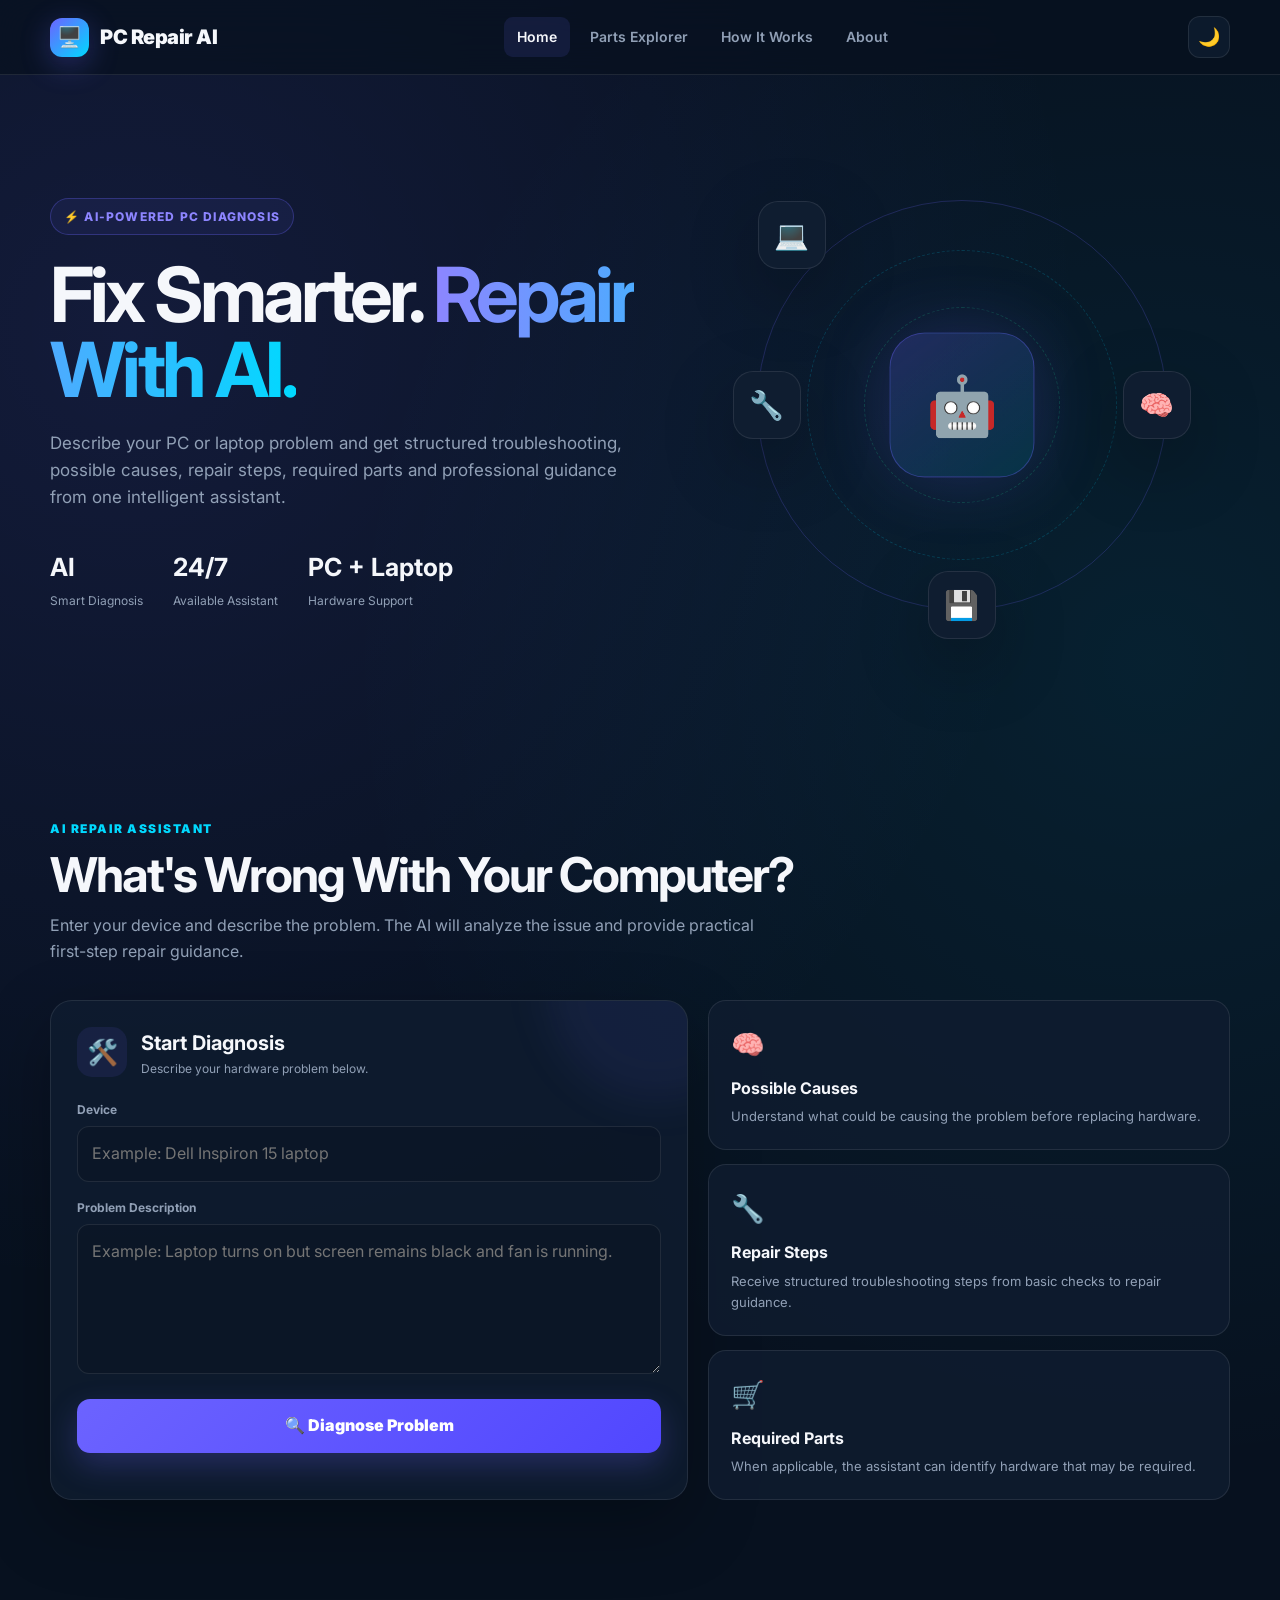
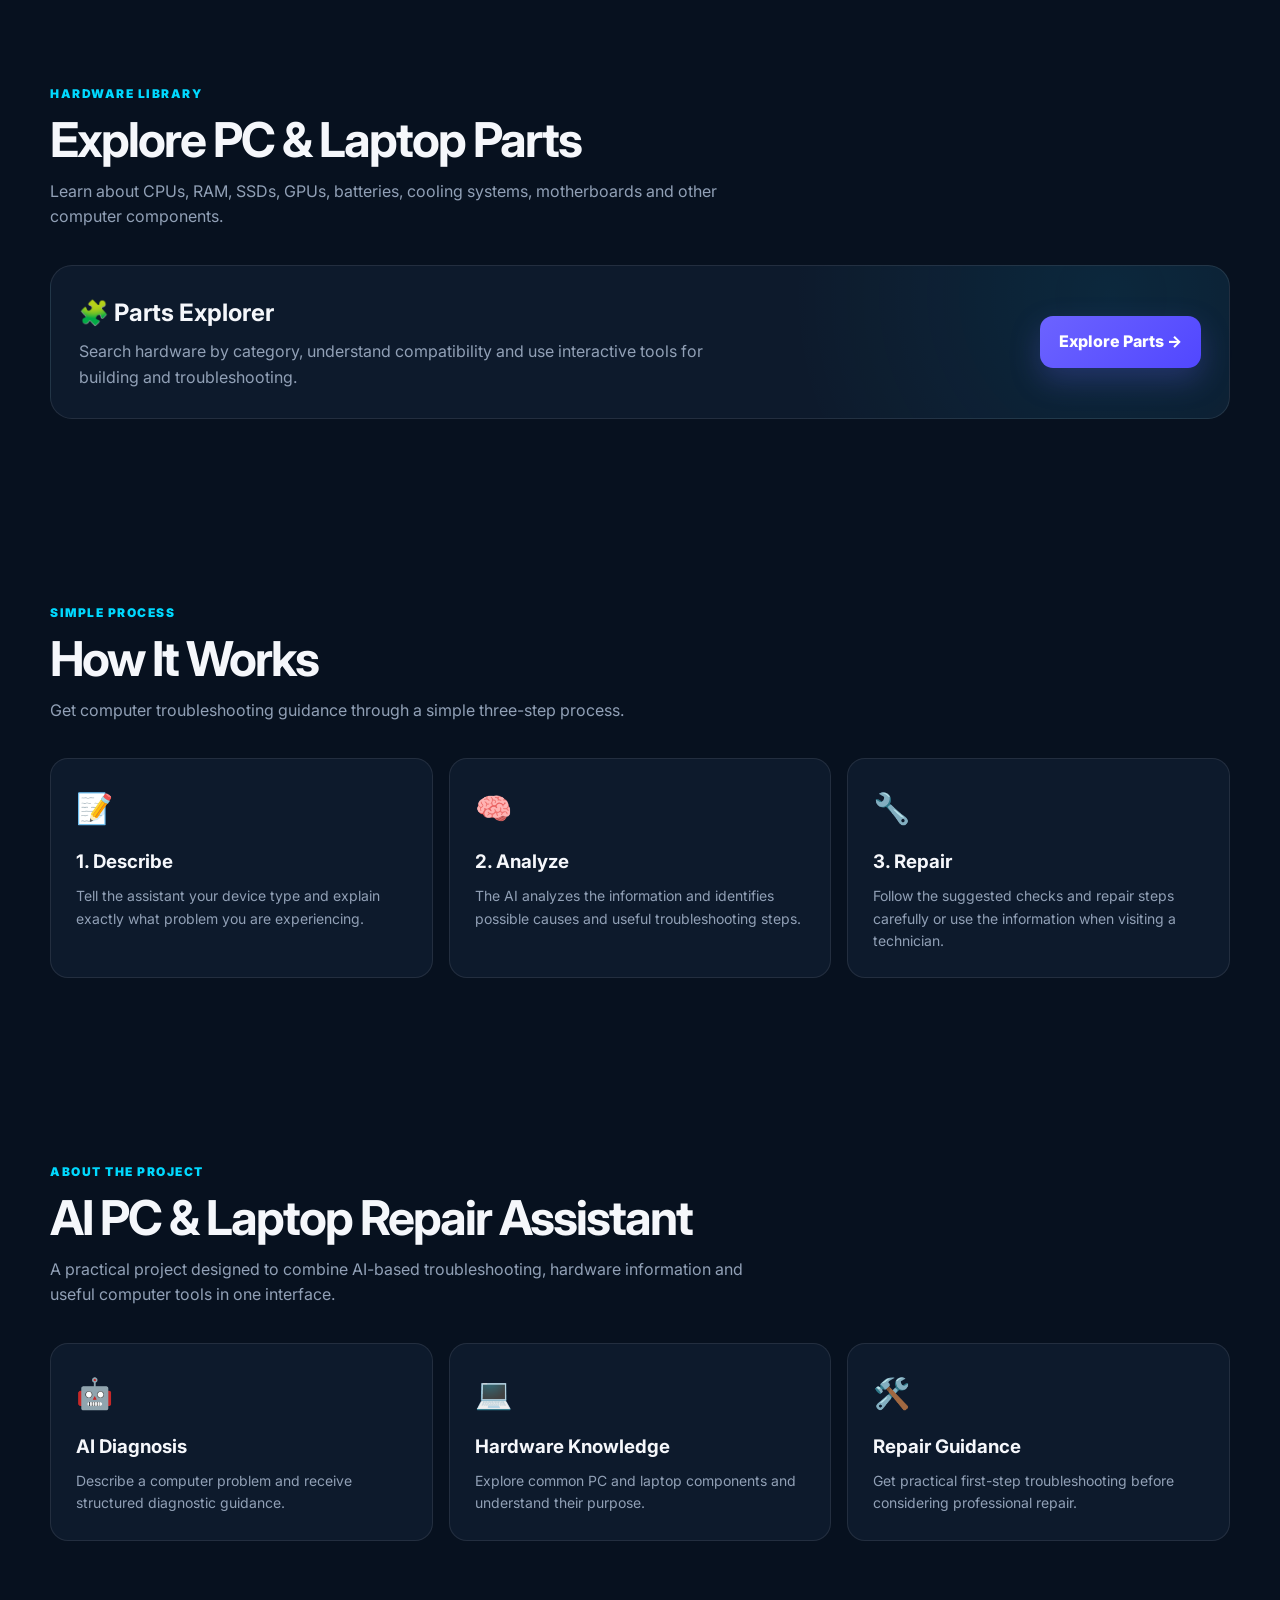
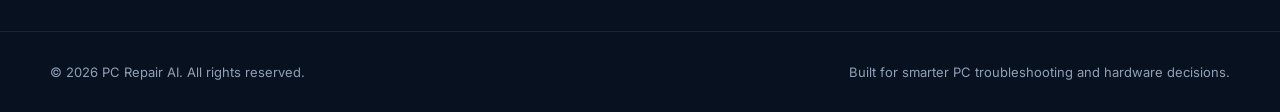
==== commit 928cad36: "index.html" ====
--- a/index.html
+++ b/index.html
@@ -1,22 +1,24 @@
 <!DOCTYPE html>
 <html lang="en">
-
 <head>
 <meta charset="UTF-8">
 <meta name="viewport" content="width=device-width, initial-scale=1.0">
 
-<meta name="description" content="AI PC and Laptop Repair Assistant for intelligent computer troubleshooting and hardware guidance.">
+<meta name="description" content="AI PC and Laptop Repair Assistant for intelligent computer troubleshooting, hardware diagnosis and repair guidance.">
+<meta name="theme-color" content="#07111f">
 
 <title>AI PC & Laptop Repair Assistant</title>
 
-<link rel="stylesheet" href="style.css">
+<link rel="preconnect" href="https://fonts.googleapis.com">
+<link rel="preconnect" href="https://fonts.gstatic.com" crossorigin>
+<link href="https://fonts.googleapis.com/css2?family=Inter:wght@400;500;600;700;800;900&display=swap" rel="stylesheet">
 
 <script async src="https://www.googletagmanager.com/gtag/js?id=G-TXNZC0SK5X"></script>
 
 <script>
 window.dataLayer = window.dataLayer || [];
 
-function gtag() {
+function gtag(){
     dataLayer.push(arguments);
 }
 
@@ -25,1140 +27,3390 @@
 gtag("config", "G-TXNZC0SK5X", {
     send_page_view: true
 });
-
-const GA_DEBUG =
-    new URLSearchParams(window.location.search).get("ga_debug") === "1";
-
-function track(eventName, parameters = {}) {
-
-    if (typeof gtag !== "function") {
-        return;
-    }
-
-    const payload = {
-        ...parameters,
-        page_path: window.location.pathname
-    };
-
-    if (GA_DEBUG) {
-        payload.debug_mode = true;
-    }
-
-    gtag("event", eventName, payload);
-}
-
-window.PCRepairAnalytics = {
-
-    track,
-
-    pageLoaded() {
-        track("page_loaded", {
-            page_name: document.title
-        });
-    },
-
-    diagnosisStarted() {
-        track("ai_diagnosis", {
-            status: "started"
-        });
-    },
-
-    diagnosisSuccess(productCount = 0) {
-        track("ai_diagnosis", {
-            status: "success",
-            product_count: productCount,
-            has_products: productCount > 0
-        });
-    },
-
-    diagnosisValidationError() {
-        track("ai_diagnosis", {
-            status: "validation_error"
-        });
-    },
-
-    diagnosisError(errorType = "unknown") {
-        track("ai_diagnosis", {
-            status: "error",
-            error_type: errorType
-        });
-    },
-
-    productClick(productName, store, domain) {
-        track("product_click", {
-            product_name: String(productName || "").slice(0, 100),
-            store: String(store || "unknown").slice(0, 50),
-            link_domain: String(domain || "unknown").slice(0, 100)
-        });
-    },
-
-    partExplorerClick() {
-        track("parts_explorer_click", {
-            action: "open"
-        });
-    },
-
-    healthCheck(action = "open") {
-        track("pc_health_check", {
-            action
-        });
-    },
-
-    themeChange(theme) {
-        track("theme_change", {
-            theme
-        });
-    }
-};
-
-PCRepairAnalytics.pageLoaded();
-
-const scrollMarks = [25, 50, 75, 90, 100];
-const sentScrollMarks = {};
-
-function checkScrollDepth() {
-
-    const documentElement = document.documentElement;
-
-    const scrollable =
-        documentElement.scrollHeight - window.innerHeight;
-
-    if (scrollable <= 0) {
-        return;
-    }
-
-    const percent = Math.min(
-        100,
-        Math.round(
-            (window.scrollY / scrollable) * 100
-        )
-    );
-
-    scrollMarks.forEach(function(mark) {
-
-        if (
-            percent >= mark &&
-            !sentScrollMarks[mark]
-        ) {
-
-            sentScrollMarks[mark] = true;
-
-            track("scroll_depth", {
-                percent_scrolled: mark
+</script>
+
+<style>
+:root {
+    --bg: #07111f;
+    --bg2: #0b1728;
+    --card: rgba(15,29,48,.82);
+    --card-solid: #0f1d30;
+    --text: #f5f7fb;
+    --muted: #91a0b6;
+    --border: rgba(255,255,255,.09);
+    --primary: #6c63ff;
+    --primary2: #8d85ff;
+    --cyan: #00d9ff;
+    --green: #21e6a0;
+    --red: #ff5d73;
+    --yellow: #ffd166;
+    --shadow: 0 25px 70px rgba(0,0,0,.28);
+}
+
+* {
+    margin: 0;
+    padding: 0;
+    box-sizing: border-box;
+}
+
+html {
+    scroll-behavior: smooth;
+}
+
+body {
+    font-family: "Inter", sans-serif;
+    background:
+        radial-gradient(circle at 10% 10%, rgba(108,99,255,.12), transparent 30%),
+        radial-gradient(circle at 90% 20%, rgba(0,217,255,.08), transparent 28%),
+        var(--bg);
+    color: var(--text);
+    line-height: 1.6;
+    min-height: 100vh;
+    overflow-x: hidden;
+    transition: background .3s ease, color .3s ease;
+}
+
+body.light {
+    --bg: #f4f7fb;
+    --bg2: #ffffff;
+    --card: rgba(255,255,255,.9);
+    --card-solid: #ffffff;
+    --text: #101828;
+    --muted: #667085;
+    --border: rgba(16,24,40,.1);
+    --shadow: 0 20px 50px rgba(16,24,40,.1);
+
+    background:
+        radial-gradient(circle at 10% 10%, rgba(108,99,255,.08), transparent 30%),
+        radial-gradient(circle at 90% 20%, rgba(0,217,255,.06), transparent 28%),
+        var(--bg);
+}
+
+a {
+    color: inherit;
+    text-decoration: none;
+}
+
+button,
+input,
+textarea,
+select {
+    font: inherit;
+}
+
+button {
+    cursor: pointer;
+}
+
+.container {
+    width: min(1180px, calc(100% - 40px));
+    margin: auto;
+}
+
+header {
+    position: sticky;
+    top: 0;
+    z-index: 1000;
+    backdrop-filter: blur(18px);
+    background: rgba(7,17,31,.72);
+    border-bottom: 1px solid var(--border);
+}
+
+body.light header {
+    background: rgba(255,255,255,.75);
+}
+
+.navbar {
+    min-height: 74px;
+    display: flex;
+    align-items: center;
+    justify-content: space-between;
+    gap: 25px;
+}
+
+.logo {
+    display: flex;
+    align-items: center;
+    gap: 11px;
+    font-size: 20px;
+    font-weight: 900;
+    letter-spacing: -.5px;
+    white-space: nowrap;
+}
+
+.logo-mark {
+    width: 39px;
+    height: 39px;
+    display: grid;
+    place-items: center;
+    border-radius: 12px;
+    background: linear-gradient(135deg,var(--primary),var(--cyan));
+    box-shadow: 0 8px 30px rgba(108,99,255,.3);
+}
+
+.nav-links {
+    display: flex;
+    align-items: center;
+    gap: 7px;
+}
+
+.nav-links a {
+    padding: 9px 13px;
+    color: var(--muted);
+    font-size: 14px;
+    font-weight: 600;
+    border-radius: 9px;
+    transition: .25s ease;
+}
+
+.nav-links a:hover,
+.nav-links a.active {
+    color: var(--text);
+    background: rgba(108,99,255,.12);
+}
+
+.theme-btn {
+    width: 42px;
+    height: 42px;
+    border: 1px solid var(--border);
+    border-radius: 12px;
+    background: var(--card);
+    color: var(--text);
+    font-size: 18px;
+    transition: .25s ease;
+}
+
+.theme-btn:hover {
+    transform: translateY(-2px);
+    border-color: rgba(108,99,255,.5);
+}
+
+.hero {
+    min-height: 650px;
+    display: grid;
+    grid-template-columns: 1.05fr .95fr;
+    align-items: center;
+    gap: 50px;
+    padding: 85px 0 75px;
+}
+
+.hero-badge {
+    display: inline-flex;
+    align-items: center;
+    gap: 8px;
+    padding: 8px 13px;
+    border: 1px solid rgba(108,99,255,.3);
+    border-radius: 999px;
+    background: rgba(108,99,255,.08);
+    color: var(--primary2);
+    font-size: 12px;
+    font-weight: 800;
+    letter-spacing: 1.2px;
+}
+
+.hero h1 {
+    margin-top: 22px;
+    font-size: clamp(42px,6vw,76px);
+    line-height: .98;
+    letter-spacing: -4px;
+    max-width: 760px;
+}
+
+.gradient-text {
+    background: linear-gradient(90deg,var(--primary2),var(--cyan));
+    -webkit-background-clip: text;
+    background-clip: text;
+    color: transparent;
+}
+
+.hero p {
+    margin-top: 24px;
+    max-width: 650px;
+    color: var(--muted);
+    font-size: 17px;
+}
+
+.hero-stats {
+    display: flex;
+    gap: 30px;
+    margin-top: 35px;
+    flex-wrap: wrap;
+}
+
+.stat strong {
+    display: block;
+    font-size: 25px;
+}
+
+.stat span {
+    color: var(--muted);
+    font-size: 12px;
+}
+
+.orbit-wrap {
+    min-height: 470px;
+    position: relative;
+    display: grid;
+    place-items: center;
+}
+
+.orbit {
+    width: min(410px,80vw);
+    aspect-ratio: 1;
+    border-radius: 50%;
+    border: 1px solid rgba(108,99,255,.22);
+    position: relative;
+    animation: rotate 20s linear infinite;
+}
+
+.orbit::before,
+.orbit::after {
+    content: "";
+    position: absolute;
+    inset: 12%;
+    border: 1px dashed rgba(0,217,255,.18);
+    border-radius: 50%;
+}
+
+.orbit::after {
+    inset: 26%;
+    border-color: rgba(33,230,160,.18);
+}
+
+.center-chip {
+    position: absolute;
+    inset: 50%;
+    transform: translate(-50%,-50%);
+    width: 145px;
+    height: 145px;
+    border-radius: 35px;
+    display: grid;
+    place-items: center;
+    background: linear-gradient(145deg,rgba(108,99,255,.24),rgba(0,217,255,.12));
+    border: 1px solid rgba(108,99,255,.35);
+    box-shadow: 0 0 70px rgba(108,99,255,.2);
+    font-size: 58px;
+    animation: counterRotate 20s linear infinite;
+}
+
+.orbit-item {
+    position: absolute;
+    width: 68px;
+    height: 68px;
+    display: grid;
+    place-items: center;
+    border-radius: 20px;
+    background: var(--card-solid);
+    border: 1px solid var(--border);
+    box-shadow: var(--shadow);
+    font-size: 28px;
+    animation: counterRotate 20s linear infinite;
+}
+
+.orbit-item:nth-child(1) {
+    top: -30px;
+    left: 50%;
+    transform: translateX(-50%);
+}
+
+.orbit-item:nth-child(2) {
+    right: -25px;
+    top: 50%;
+    transform: translateY(-50%);
+}
+
+.orbit-item:nth-child(3) {
+    bottom: -30px;
+    left: 50%;
+    transform: translateX(-50%);
+}
+
+.orbit-item:nth-child(4) {
+    left: -25px;
+    top: 50%;
+    transform: translateY(-50%);
+}
+
+@keyframes rotate {
+    to {
+        transform: rotate(360deg);
+    }
+}
+
+@keyframes counterRotate {
+    to {
+        transform: rotate(-360deg);
+    }
+}
+
+.section {
+    padding: 90px 0;
+}
+
+.section-heading {
+    margin-bottom: 35px;
+}
+
+.eyebrow {
+    color: var(--cyan);
+    font-size: 12px;
+    font-weight: 900;
+    letter-spacing: 1.5px;
+    text-transform: uppercase;
+}
+
+.section-heading h2 {
+    margin-top: 8px;
+    font-size: clamp(30px,4vw,48px);
+    line-height: 1.1;
+    letter-spacing: -2px;
+}
+
+.section-heading p {
+    margin-top: 12px;
+    color: var(--muted);
+    max-width: 720px;
+}
+
+.repair-layout {
+    display: grid;
+    grid-template-columns: 1.1fr .9fr;
+    gap: 20px;
+    align-items: stretch;
+}
+
+.repair-card {
+    border: 1px solid var(--border);
+    border-radius: 22px;
+    background: var(--card);
+    padding: 26px;
+    box-shadow: var(--shadow);
+    position: relative;
+    overflow: hidden;
+}
+
+.repair-card::before {
+    content: "";
+    position: absolute;
+    width: 220px;
+    height: 220px;
+    border-radius: 50%;
+    background: rgba(108,99,255,.08);
+    top: -120px;
+    right: -80px;
+    filter: blur(20px);
+}
+
+.repair-card-header {
+    display: flex;
+    align-items: center;
+    gap: 14px;
+    margin-bottom: 22px;
+}
+
+.repair-icon {
+    width: 50px;
+    height: 50px;
+    display: grid;
+    place-items: center;
+    border-radius: 15px;
+    background: rgba(108,99,255,.1);
+    font-size: 25px;
+}
+
+.repair-card-header h3 {
+    font-size: 20px;
+}
+
+.repair-card-header p {
+    color: var(--muted);
+    font-size: 12px;
+}
+
+.form-field {
+    margin-top: 16px;
+}
+
+.form-field label {
+    display: block;
+    margin-bottom: 7px;
+    color: var(--muted);
+    font-size: 12px;
+    font-weight: 700;
+}
+
+.form-field input,
+.form-field textarea {
+    width: 100%;
+    border: 1px solid var(--border);
+    background: rgba(0,0,0,.12);
+    color: var(--text);
+    padding: 14px;
+    border-radius: 12px;
+    outline: none;
+    transition: .2s ease;
+}
+
+body.light .form-field input,
+body.light .form-field textarea {
+    background: #f8fafc;
+}
+
+.form-field input:focus,
+.form-field textarea:focus {
+    border-color: rgba(108,99,255,.55);
+    box-shadow: 0 0 0 3px rgba(108,99,255,.08);
+}
+
+.form-field textarea {
+    min-height: 150px;
+    resize: vertical;
+}
+
+.diagnose-btn {
+    width: 100%;
+    margin-top: 18px;
+    border: 0;
+    border-radius: 13px;
+    padding: 14px 18px;
+    background: linear-gradient(135deg,var(--primary),#5147ff);
+    color: white;
+    font-weight: 900;
+    box-shadow: 0 12px 30px rgba(108,99,255,.25);
+    transition: .25s ease;
+    position: relative;
+    overflow: hidden;
+}
+
+.diagnose-btn:hover {
+    transform: translateY(-2px);
+}
+
+.button-loader {
+    display: none;
+    align-items: center;
+    justify-content: center;
+    gap: 10px;
+}
+
+.diagnose-btn.loading .button-text {
+    display: none;
+}
+
+.diagnose-btn.loading .button-loader {
+    display: flex;
+}
+
+.mini-spinner {
+    width: 17px;
+    height: 17px;
+    border: 2px solid rgba(255,255,255,.35);
+    border-top-color: white;
+    border-radius: 50%;
+    animation: spin .7s linear infinite;
+}
+
+@keyframes spin {
+    to {
+        transform: rotate(360deg);
+    }
+}
+
+.hero-info {
+    min-height: 100%;
+    display: flex;
+    flex-direction: column;
+    justify-content: center;
+    gap: 14px;
+}
+
+.info-mini {
+    padding: 22px;
+    border: 1px solid var(--border);
+    border-radius: 18px;
+    background: var(--card);
+    transition: .25s ease;
+}
+
+.info-mini:hover {
+    transform: translateY(-4px);
+    border-color: rgba(108,99,255,.35);
+}
+
+.info-mini-icon {
+    font-size: 27px;
+}
+
+.info-mini h3 {
+    margin-top: 10px;
+    font-size: 16px;
+}
+
+.info-mini p {
+    margin-top: 5px;
+    color: var(--muted);
+    font-size: 13px;
+}
+
+.result-section {
+    display: none;
+}
+
+.result-section.show {
+    display: block;
+}
+
+.ai-result-card {
+    border: 1px solid var(--border);
+    border-radius: 22px;
+    background: var(--card);
+    padding: 28px;
+    box-shadow: var(--shadow);
+    overflow: hidden;
+}
+
+.diagnosis-header {
+    display: flex;
+    align-items: flex-start;
+    justify-content: space-between;
+    gap: 20px;
+    padding-bottom: 22px;
+    border-bottom: 1px solid var(--border);
+}
+
+.diagnosis-header-left {
+    display: flex;
+    gap: 15px;
+}
+
+.result-ai-icon {
+    width: 55px;
+    height: 55px;
+    display: grid;
+    place-items: center;
+    flex-shrink: 0;
+    border-radius: 16px;
+    background: linear-gradient(135deg,rgba(108,99,255,.18),rgba(0,217,255,.1));
+    font-size: 28px;
+}
+
+.diagnosis-label {
+    color: var(--cyan);
+    font-size: 11px;
+    font-weight: 900;
+    letter-spacing: 1.3px;
+    text-transform: uppercase;
+}
+
+.diagnosis-title {
+    margin-top: 4px;
+    font-size: 25px;
+    line-height: 1.2;
+}
+
+.diagnosis-device {
+    margin-top: 5px;
+    color: var(--muted);
+    font-size: 13px;
+}
+
+.diagnosis-meta {
+    display: flex;
+    gap: 8px;
+    flex-wrap: wrap;
+}
+
+.confidence-badge,
+.difficulty-badge {
+    padding: 7px 10px;
+    border-radius: 9px;
+    font-size: 11px;
+    font-weight: 800;
+}
+
+.confidence-badge {
+    background: rgba(33,230,160,.1);
+    color: var(--green);
+}
+
+.difficulty-badge {
+    background: rgba(108,99,255,.1);
+    color: var(--primary2);
+}
+
+.problem-box {
+    margin-top: 20px;
+    padding: 17px;
+    border: 1px solid var(--border);
+    border-radius: 14px;
+    background: rgba(108,99,255,.05);
+}
+
+.problem-box-icon {
+    display: inline-block;
+    margin-right: 6px;
+}
+
+.diagnosis-summary {
+    margin-top: 18px;
+    color: var(--muted);
+    font-size: 14px;
+}
+
+.summary-icon {
+    margin-right: 5px;
+}
+
+.diagnosis-section {
+    margin-top: 28px;
+}
+
+.section-heading-small {
+    display: flex;
+    align-items: center;
+    gap: 9px;
+    margin-bottom: 14px;
+    font-size: 18px;
+}
+
+.section-icon {
+    width: 33px;
+    height: 33px;
+    display: grid;
+    place-items: center;
+    border-radius: 10px;
+    background: rgba(108,99,255,.1);
+    font-size: 16px;
+}
+
+.causes-grid {
+    display: grid;
+    grid-template-columns: repeat(2,1fr);
+    gap: 12px;
+}
+
+.cause-card {
+    display: flex;
+    gap: 12px;
+    padding: 16px;
+    border: 1px solid var(--border);
+    border-radius: 14px;
+    background: rgba(255,255,255,.02);
+}
+
+.cause-number {
+    width: 28px;
+    height: 28px;
+    display: grid;
+    place-items: center;
+    flex-shrink: 0;
+    border-radius: 9px;
+    background: rgba(108,99,255,.12);
+    color: var(--primary2);
+    font-weight: 900;
+    font-size: 12px;
+}
+
+.cause-content {
+    color: var(--muted);
+    font-size: 13px;
+}
+
+.steps-list {
+    display: grid;
+    gap: 10px;
+}
+
+.diagnosis-step {
+    display: flex;
+    gap: 12px;
+    padding: 15px;
+    border: 1px solid var(--border);
+    border-radius: 14px;
+}
+
+.step-number {
+    width: 30px;
+    height: 30px;
+    display: grid;
+    place-items: center;
+    flex-shrink: 0;
+    border-radius: 9px;
+    background: rgba(0,217,255,.09);
+    color: var(--cyan);
+    font-weight: 900;
+    font-size: 12px;
+}
+
+.step-content {
+    color: var(--muted);
+    font-size: 13px;
+}
+
+.repair-section {
+    margin-top: 28px;
+}
+
+.repair-steps {
+    display: grid;
+    gap: 11px;
+}
+
+.repair-step {
+    display: flex;
+    gap: 13px;
+    padding: 16px;
+    border-radius: 14px;
+    border: 1px solid var(--border);
+    background: rgba(33,230,160,.03);
+}
+
+.repair-step-number {
+    width: 30px;
+    height: 30px;
+    display: grid;
+    place-items: center;
+    flex-shrink: 0;
+    border-radius: 9px;
+    background: rgba(33,230,160,.1);
+    color: var(--green);
+    font-weight: 900;
+    font-size: 12px;
+}
+
+.repair-step-content {
+    color: var(--muted);
+    font-size: 13px;
+}
+
+.repair-step-top {
+    color: var(--text);
+    font-weight: 800;
+    margin-bottom: 3px;
+}
+
+.tools-grid {
+    display: grid;
+    grid-template-columns: repeat(3,1fr);
+    gap: 15px;
+}
+
+.tool-card {
+    border: 1px solid var(--border);
+    border-radius: 18px;
+    background: var(--card);
+    overflow: hidden;
+}
+
+.tool-icon {
+    width: 48px;
+    height: 48px;
+    display: grid;
+    place-items: center;
+    border-radius: 14px;
+    background: rgba(108,99,255,.1);
+    font-size: 23px;
+}
+
+.tool-card-content {
+    padding: 23px;
+}
+
+.tool-card h3 {
+    margin-top: 13px;
+    font-size: 17px;
+}
+
+.tool-card p {
+    margin-top: 6px;
+    color: var(--muted);
+    font-size: 13px;
+}
+
+.parts-preview {
+    display: grid;
+    grid-template-columns: 1fr auto;
+    align-items: center;
+    gap: 25px;
+    padding: 28px;
+    border: 1px solid var(--border);
+    border-radius: 22px;
+    background:
+        radial-gradient(circle at 90% 20%,rgba(0,217,255,.08),transparent 30%),
+        var(--card);
+}
+
+.parts-preview h3 {
+    font-size: 24px;
+}
+
+.parts-preview p {
+    margin-top: 7px;
+    color: var(--muted);
+    max-width: 650px;
+}
+
+.btn {
+    border: 0;
+    border-radius: 13px;
+    padding: 13px 19px;
+    font-weight: 800;
+    transition: .25s ease;
+}
+
+.btn-primary {
+    background: linear-gradient(135deg,var(--primary),#5147ff);
+    color: white;
+    box-shadow: 0 12px 30px rgba(108,99,255,.25);
+}
+
+.btn-secondary {
+    background: var(--card);
+    color: var(--text);
+    border: 1px solid var(--border);
+}
+
+.btn:hover {
+    transform: translateY(-2px);
+}
+
+.info-grid {
+    display: grid;
+    grid-template-columns: repeat(3,1fr);
+    gap: 16px;
+}
+
+.info-card {
+    padding: 25px;
+    border: 1px solid var(--border);
+    border-radius: 18px;
+    background: var(--card);
+}
+
+.info-card span {
+    font-size: 30px;
+}
+
+.info-card h3 {
+    margin-top: 15px;
+}
+
+.info-card p {
+    margin-top: 8px;
+    color: var(--muted);
+    font-size: 14px;
+}
+
+.products-section {
+    margin-top: 30px;
+}
+
+.product-note {
+    margin-bottom: 15px;
+    color: var(--muted);
+    font-size: 13px;
+}
+
+.product-groups {
+    display: grid;
+    gap: 20px;
+}
+
+.product-group {
+    border: 1px solid var(--border);
+    border-radius: 18px;
+    padding: 20px;
+    background: rgba(255,255,255,.015);
+}
+
+.product-group-header {
+    display: flex;
+    justify-content: space-between;
+    gap: 10px;
+    align-items: center;
+    margin-bottom: 15px;
+}
+
+.product-group-header h4 {
+    font-size: 17px;
+}
+
+.product-count {
+    color: var(--muted);
+    font-size: 12px;
+}
+
+.product-grid {
+    display: grid;
+    grid-template-columns: repeat(3,1fr);
+    gap: 14px;
+}
+
+.product-card {
+    border: 1px solid var(--border);
+    border-radius: 15px;
+    overflow: hidden;
+    background: var(--card);
+}
+
+.product-image-wrap {
+    height: 170px;
+    display: grid;
+    place-items: center;
+    background: rgba(0,0,0,.08);
+}
+
+.product-image {
+    width: 100%;
+    height: 100%;
+    object-fit: contain;
+    padding: 10px;
+}
+
+.product-placeholder {
+    color: var(--muted);
+    font-size: 13px;
+}
+
+.product-source-badge {
+    display: inline-block;
+    margin: 12px 12px 0;
+    padding: 5px 8px;
+    border-radius: 7px;
+    background: rgba(108,99,255,.1);
+    color: var(--primary2);
+    font-size: 10px;
+    font-weight: 800;
+}
+
+.product-info {
+    padding: 12px;
+}
+
+.product-title {
+    font-size: 14px;
+    font-weight: 800;
+}
+
+.product-price {
+    margin-top: 5px;
+    color: var(--green);
+    font-weight: 900;
+}
+
+.product-rating {
+    margin-top: 4px;
+    color: var(--muted);
+    font-size: 12px;
+}
+
+.product-actions {
+    margin-top: 12px;
+}
+
+.product-link {
+    display: block;
+    text-align: center;
+    padding: 9px;
+    border-radius: 9px;
+    background: var(--primary);
+    color: white;
+    font-size: 12px;
+    font-weight: 800;
+}
+
+.disabled-link {
+    background: rgba(255,255,255,.05);
+    color: var(--muted);
+}
+
+.error-card {
+    padding: 22px;
+    border: 1px solid rgba(255,93,115,.2);
+    border-radius: 16px;
+    background: rgba(255,93,115,.05);
+}
+
+.error-card h3 {
+    color: var(--red);
+}
+
+.error-card p {
+    margin-top: 7px;
+    color: var(--muted);
+    font-size: 13px;
+}
+
+.ai-loading {
+    display: flex;
+    align-items: center;
+    gap: 15px;
+    padding: 25px;
+}
+
+.ai-spinner {
+    width: 35px;
+    height: 35px;
+    border: 3px solid rgba(108,99,255,.2);
+    border-top-color: var(--primary2);
+    border-radius: 50%;
+    animation: spin .8s linear infinite;
+}
+
+.loading-status {
+    color: var(--muted);
+    font-size: 13px;
+}
+
+.diagnosis-footer {
+    margin-top: 25px;
+    padding-top: 20px;
+    border-top: 1px solid var(--border);
+}
+
+.error-help {
+    color: var(--muted);
+    font-size: 12px;
+}
+
+.hidden {
+    display: none !important;
+}
+
+footer {
+    border-top: 1px solid var(--border);
+    padding: 30px 0;
+    color: var(--muted);
+    font-size: 13px;
+}
+
+.footer-inner {
+    display: flex;
+    justify-content: space-between;
+    gap: 20px;
+    flex-wrap: wrap;
+}
+
+#backTop {
+    position: fixed;
+    right: 22px;
+    bottom: 22px;
+    width: 45px;
+    height: 45px;
+    border: 1px solid var(--border);
+    border-radius: 13px;
+    background: var(--card-solid);
+    color: var(--text);
+    display: none;
+    place-items: center;
+    z-index: 900;
+    box-shadow: var(--shadow);
+}
+
+#backTop.show {
+    display: grid;
+}
+
+.reveal {
+    opacity: 0;
+    transform: translateY(20px);
+    transition: opacity .6s ease, transform .6s ease;
+}
+
+.reveal.visible {
+    opacity: 1;
+    transform: translateY(0);
+}
+
+@media (max-width:1100px) {
+    .hero {
+        grid-template-columns: 1fr;
+    }
+
+    .repair-layout {
+        grid-template-columns: 1fr;
+    }
+
+    .tools-grid {
+        grid-template-columns: repeat(2,1fr);
+    }
+
+    .product-grid {
+        grid-template-columns: repeat(2,1fr);
+    }
+
+    .orbit-wrap {
+        min-height: 420px;
+    }
+}
+
+@media (max-width:850px) {
+    .nav-links {
+        display: none;
+    }
+
+    .tools-grid,
+    .info-grid {
+        grid-template-columns: 1fr;
+    }
+
+    .causes-grid {
+        grid-template-columns: 1fr;
+    }
+}
+
+@media (max-width:650px) {
+    .container {
+        width: min(100% - 26px,1180px);
+    }
+
+    .hero {
+        padding: 60px 0;
+    }
+
+    .hero h1 {
+        font-size: 43px;
+        letter-spacing: -2.5px;
+    }
+
+    .hero p {
+        font-size: 15px;
+    }
+
+    .hero-stats {
+        gap: 18px;
+    }
+
+    .orbit-wrap {
+        min-height: 330px;
+    }
+
+    .orbit {
+        width: 290px;
+    }
+
+    .center-chip {
+        width: 105px;
+        height: 105px;
+        font-size: 43px;
+    }
+
+    .orbit-item {
+        width: 52px;
+        height: 52px;
+        font-size: 22px;
+    }
+
+    .section {
+        padding: 65px 0;
+    }
+
+    .parts-preview {
+        grid-template-columns: 1fr;
+    }
+
+    .product-grid {
+        grid-template-columns: 1fr;
+    }
+
+    .diagnosis-header {
+        flex-direction: column;
+    }
+
+    .ai-result-card {
+        padding: 20px;
+    }
+}
+</style>
+</head>
+
+<body>
+
+<header>
+    <div class="container navbar">
+
+        <a href="index.html" class="logo" data-track-name="home_logo">
+            <span class="logo-mark">🖥️</span>
+            <span>PC Repair AI</span>
+        </a>
+
+        <nav class="nav-links">
+            <a href="index.html" class="active" data-track-name="nav_home">Home</a>
+            <a href="parts.html" data-track-name="nav_parts">Parts Explorer</a>
+            <a href="#how-it-works" data-track-name="nav_how_it_works">How It Works</a>
+            <a href="#about" data-track-name="nav_about">About</a>
+        </nav>
+
+        <button id="themeBtn" class="theme-btn" type="button" aria-label="Change theme">🌙</button>
+
+    </div>
+</header>
+
+<main>
+
+<section class="hero container" id="home" data-analytics-section="hero">
+
+    <div class="reveal">
+
+        <span class="hero-badge">⚡ AI-POWERED PC DIAGNOSIS</span>
+
+        <h1>
+            Fix Smarter.
+            <span class="gradient-text">Repair With AI.</span>
+        </h1>
+
+        <p>
+            Describe your PC or laptop problem and get structured troubleshooting,
+            possible causes, repair steps, required parts and professional guidance
+            from one intelligent assistant.
+        </p>
+
+        <div class="hero-stats">
+
+            <div class="stat">
+                <strong>AI</strong>
+                <span>Smart Diagnosis</span>
+            </div>
+
+            <div class="stat">
+                <strong>24/7</strong>
+                <span>Available Assistant</span>
+            </div>
+
+            <div class="stat">
+                <strong>PC + Laptop</strong>
+                <span>Hardware Support</span>
+            </div>
+
+        </div>
+
+    </div>
+
+    <div class="orbit-wrap reveal">
+
+        <div class="orbit">
+
+            <div class="center-chip">🤖</div>
+
+            <div class="orbit-item">🧠</div>
+            <div class="orbit-item">💾</div>
+            <div class="orbit-item">🔧</div>
+            <div class="orbit-item">💻</div>
+
+        </div>
+
+    </div>
+
+</section>
+
+
+<section class="section container" id="diagnose" data-analytics-section="ai_diagnosis">
+
+    <div class="section-heading reveal">
+
+        <span class="eyebrow">AI Repair Assistant</span>
+
+        <h2>What's Wrong With Your Computer?</h2>
+
+        <p>
+            Enter your device and describe the problem. The AI will analyze the issue
+            and provide practical first-step repair guidance.
+        </p>
+
+    </div>
+
+
+    <div class="repair-layout">
+
+        <div class="repair-card reveal">
+
+            <div class="repair-card-header">
+
+                <div class="repair-icon">🛠️</div>
+
+                <div>
+                    <h3>Start Diagnosis</h3>
+                    <p>Describe your hardware problem below.</p>
+                </div>
+
+            </div>
+
+
+            <div class="form-field">
+
+                <label for="deviceInput">Device</label>
+
+                <input
+                    id="deviceInput"
+                    type="text"
+                    placeholder="Example: Dell Inspiron 15 laptop"
+                    autocomplete="off"
+                >
+
+            </div>
+
+
+            <div class="form-field">
+
+                <label for="problemInput">Problem Description</label>
+
+                <textarea
+                    id="problemInput"
+                    placeholder="Example: Laptop turns on but screen remains black and fan is running."
+                ></textarea>
+
+            </div>
+
+
+            <button
+                id="diagnoseButton"
+                class="diagnose-btn"
+                type="button"
+            >
+
+                <span class="button-text">🔍 Diagnose Problem</span>
+
+                <span class="button-loader">
+                    <span class="mini-spinner"></span>
+                    Analyzing Problem...
+                </span>
+
+            </button>
+
+        </div>
+
+
+        <div class="hero-info">
+
+            <div class="info-mini reveal">
+
+                <div class="info-mini-icon">🧠</div>
+
+                <h3>Possible Causes</h3>
+
+                <p>
+                    Understand what could be causing the problem before replacing hardware.
+                </p>
+
+            </div>
+
+
+            <div class="info-mini reveal">
+
+                <div class="info-mini-icon">🔧</div>
+
+                <h3>Repair Steps</h3>
+
+                <p>
+                    Receive structured troubleshooting steps from basic checks to repair guidance.
+                </p>
+
+            </div>
+
+
+            <div class="info-mini reveal">
+
+                <div class="info-mini-icon">🛒</div>
+
+                <h3>Required Parts</h3>
+
+                <p>
+                    When applicable, the assistant can identify hardware that may be required.
+                </p>
+
+            </div>
+
+        </div>
+
+    </div>
+
+</section>
+
+
+<section
+    class="section container result-section"
+    id="resultSection"
+    data-analytics-section="diagnosis_result"
+>
+
+    <div class="section-heading">
+
+        <span class="eyebrow">AI Analysis</span>
+
+        <h2>Diagnosis Result</h2>
+
+        <p>
+            Review the AI-generated diagnosis and troubleshooting guidance below.
+        </p>
+
+    </div>
+
+    <div id="resultContainer"></div>
+
+</section>
+
+
+<section class="section container" id="parts-preview" data-analytics-section="parts_preview">
+
+    <div class="section-heading reveal">
+
+        <span class="eyebrow">Hardware Library</span>
+
+        <h2>Explore PC & Laptop Parts</h2>
+
+        <p>
+            Learn about CPUs, RAM, SSDs, GPUs, batteries, cooling systems,
+            motherboards and other computer components.
+        </p>
+
+    </div>
+
+
+    <div class="parts-preview reveal">
+
+        <div>
+
+            <h3>🧩 Parts Explorer</h3>
+
+            <p>
+                Search hardware by category, understand compatibility and use
+                interactive tools for building and troubleshooting.
+            </p>
+
+        </div>
+
+        <a
+            href="parts.html"
+            class="btn btn-primary"
+            data-track-name="parts_explorer"
+            id="partsExplorerButton"
+        >
+            Explore Parts →
+        </a>
+
+    </div>
+
+</section>
+
+
+<section class="section container" id="how-it-works" data-analytics-section="how_it_works">
+
+    <div class="section-heading reveal">
+
+        <span class="eyebrow">Simple Process</span>
+
+        <h2>How It Works</h2>
+
+        <p>
+            Get computer troubleshooting guidance through a simple three-step process.
+        </p>
+
+    </div>
+
+
+    <div class="info-grid">
+
+        <div class="info-card reveal">
+
+            <span>📝</span>
+
+            <h3>1. Describe</h3>
+
+            <p>
+                Tell the assistant your device type and explain exactly what problem you are experiencing.
+            </p>
+
+        </div>
+
+
+        <div class="info-card reveal">
+
+            <span>🧠</span>
+
+            <h3>2. Analyze</h3>
+
+            <p>
+                The AI analyzes the information and identifies possible causes and useful troubleshooting steps.
+            </p>
+
+        </div>
+
+
+        <div class="info-card reveal">
+
+            <span>🔧</span>
+
+            <h3>3. Repair</h3>
+
+            <p>
+                Follow the suggested checks and repair steps carefully or use the information when visiting a technician.
+            </p>
+
+        </div>
+
+    </div>
+
+</section>
+
+
+<section class="section container" id="about" data-analytics-section="about">
+
+    <div class="section-heading reveal">
+
+        <span class="eyebrow">About The Project</span>
+
+        <h2>AI PC & Laptop Repair Assistant</h2>
+
+        <p>
+            A practical project designed to combine AI-based troubleshooting,
+            hardware information and useful computer tools in one interface.
+        </p>
+
+    </div>
+
+
+    <div class="info-grid">
+
+        <div class="info-card reveal">
+
+            <span>🤖</span>
+
+            <h3>AI Diagnosis</h3>
+
+            <p>
+                Describe a computer problem and receive structured diagnostic guidance.
+            </p>
+
+        </div>
+
+
+        <div class="info-card reveal">
+
+            <span>💻</span>
+
+            <h3>Hardware Knowledge</h3>
+
+            <p>
+                Explore common PC and laptop components and understand their purpose.
+            </p>
+
+        </div>
+
+
+        <div class="info-card reveal">
+
+            <span>🛠️</span>
+
+            <h3>Repair Guidance</h3>
+
+            <p>
+                Get practical first-step troubleshooting before considering professional repair.
+            </p>
+
+        </div>
+
+    </div>
+
+</section>
+
+</main>
+
+
+<footer>
+
+    <div class="container footer-inner">
+
+        <span>© 2026 PC Repair AI. All rights reserved.</span>
+
+        <span>Built for smarter PC troubleshooting and hardware decisions.</span>
+
+    </div>
+
+</footer>
+
+
+<button id="backTop" type="button" aria-label="Back to top">↑</button>
+
+
+<script>
+
+(function () {
+
+    function track(name, params) {
+
+        if (typeof gtag === "function") {
+            gtag("event", name, params || {});
+        }
+
+    }
+
+
+    window.PCRepairAnalytics = {
+        track: track,
+
+        pageLoaded: function () {
+            track("page_loaded", {
+                page_name: document.title,
+                page_path: window.location.pathname
+            });
+        },
+
+        diagnosisStarted: function () {
+            track("ai_diagnosis", {
+                status: "started"
+            });
+        },
+
+        diagnosisSuccess: function (productCount) {
+            track("ai_diagnosis", {
+                status: "success",
+                product_count: productCount,
+                has_products: productCount > 0
+            });
+        },
+
+        diagnosisValidationError: function () {
+            track("ai_diagnosis", {
+                status: "validation_error"
+            });
+        },
+
+        diagnosisError: function (errorType) {
+            track("ai_diagnosis", {
+                status: "error",
+                error_type: errorType
+            });
+        },
+
+        productClick: function (productName, store, domain) {
+            track("product_click", {
+                product_name: productName || "",
+                store: store || "",
+                domain: domain || ""
+            });
+        },
+
+        partExplorerClick: function () {
+            track("parts_explorer_click");
+        },
+
+        healthCheck: function (action) {
+            track("pc_health_check", {
+                action: action
+            });
+        },
+
+        themeChange: function (theme) {
+            track("theme_change", {
+                theme: theme
             });
         }
-
-    });
-}
-
-window.addEventListener(
-    "scroll",
-    checkScrollDepth,
-    { passive: true }
-);
-
-document.addEventListener(
-    "click",
-    function(event) {
-
-        const element =
-            event.target.closest(
-                "a, button, input[type='submit'], input[type='button'], [role='button']"
+    };
+
+
+    document.addEventListener("DOMContentLoaded", function () {
+
+        window.PCRepairAnalytics.pageLoaded();
+
+
+        const scrollMarks = [25,50,75,90,100];
+        const sentScrollMarks = {};
+
+        function checkScrollDepth() {
+
+            const doc = document.documentElement;
+
+            const scrollable =
+                doc.scrollHeight - window.innerHeight;
+
+            if (scrollable <= 0) {
+                return;
+            }
+
+            const percent = Math.min(
+                100,
+                Math.round((window.scrollY / scrollable) * 100)
             );
 
-        if (!element) {
-            return;
+            scrollMarks.forEach(function (mark) {
+
+                if (
+                    percent >= mark &&
+                    !sentScrollMarks[mark]
+                ) {
+
+                    sentScrollMarks[mark] = true;
+
+                    track("scroll_depth", {
+                        percent_scrolled: mark,
+                        page_path: window.location.pathname
+                    });
+
+                }
+
+            });
+
         }
 
-        const elementText = (
-            element.innerText ||
-            element.value ||
-            element.getAttribute("aria-label") ||
-            element.getAttribute("title") ||
-            ""
-        )
-        .trim()
-        .replace(/\s+/g, " ")
-        .slice(0, 80);
-
-        track("user_action", {
-            element_type:
-                element.tagName.toLowerCase(),
-
-            element_text:
-                elementText,
-
-            element_id:
-                element.id || ""
-        });
-
-        if (element.id === "themeBtn") {
-
-            const currentTheme =
-                document.body.classList.contains("dark")
-                    ? "dark"
-                    : "light";
-
-            PCRepairAnalytics.themeChange(
-                currentTheme
+        window.addEventListener(
+            "scroll",
+            checkScrollDepth,
+            { passive: true }
+        );
+
+
+        document.addEventListener(
+            "click",
+            function (event) {
+
+                const element =
+                    event.target.closest(
+                        "a, button, input[type='submit'], input[type='button'], [role='button']"
+                    );
+
+                if (!element) {
+                    return;
+                }
+
+
+                const text = (
+                    element.innerText ||
+                    element.value ||
+                    element.getAttribute("aria-label") ||
+                    element.getAttribute("title") ||
+                    ""
+                )
+                .trim()
+                .replace(/\s+/g," ")
+                .slice(0,100);
+
+
+                const trackingName =
+                    element.getAttribute("data-track-name") ||
+                    element.id ||
+                    text;
+
+
+                track("user_action", {
+
+                    element_type:
+                        element.tagName.toLowerCase(),
+
+                    element_text:
+                        text,
+
+                    element_id:
+                        element.id || "",
+
+                    tracking_name:
+                        trackingName,
+
+                    page_path:
+                        window.location.pathname
+
+                });
+
+
+                if (
+                    element.tagName.toLowerCase() === "a" &&
+                    element.href
+                ) {
+
+                    try {
+
+                        const url =
+                            new URL(
+                                element.href,
+                                window.location.href
+                            );
+
+
+                        if (
+                            url.origin !==
+                            window.location.origin
+                        ) {
+
+                            track("outbound_click", {
+                                link_domain:
+                                    url.hostname,
+
+                                link_path:
+                                    url.pathname
+                            });
+
+                        }
+
+
+                        if (
+                            url.hostname.includes("youtube.com") ||
+                            url.hostname.includes("youtu.be")
+                        ) {
+
+                            track("youtube_click", {
+                                video_domain:
+                                    url.hostname
+                            });
+
+                        }
+
+
+                        if (
+                            url.hostname.includes("amazon.") ||
+                            url.hostname.includes("flipkart.") ||
+                            url.hostname.includes("mdcomputers.") ||
+                            url.hostname.includes("primeabgb.") ||
+                            url.hostname.includes("vedant.")
+                        ) {
+
+                            track("product_link_click", {
+                                store_domain:
+                                    url.hostname
+                            });
+
+                        }
+
+                    } catch (error) {}
+
+                }
+
+            },
+            true
+        );
+
+
+        document.addEventListener(
+            "change",
+            function (event) {
+
+                const element = event.target;
+
+                if (
+                    !element ||
+                    ![
+                        "SELECT",
+                        "INPUT",
+                        "TEXTAREA"
+                    ].includes(element.tagName)
+                ) {
+                    return;
+                }
+
+
+                track("form_interaction", {
+
+                    field_type:
+                        element.type ||
+                        element.tagName.toLowerCase(),
+
+                    field_name:
+                        element.name ||
+                        element.id ||
+                        "",
+
+                    page_path:
+                        window.location.pathname
+
+                });
+
+            },
+            true
+        );
+
+
+        const sections =
+            document.querySelectorAll(
+                "section, [data-analytics-section]"
             );
-        }
-
-        if (
-            element.id === "healthCheckBtn" ||
-            element.id === "pcHealthCheckBtn" ||
-            element.dataset.analytics === "pc_health_check"
-        ) {
-
-            PCRepairAnalytics.healthCheck("open");
-        }
-
-        if (
-            element.classList.contains(
-                "parts-explorer-link"
-            ) ||
-            (
-                element.tagName.toLowerCase() === "a" &&
-                element.getAttribute("href") === "parts.html"
-            )
-        ) {
-
-            PCRepairAnalytics.partExplorerClick();
-        }
-
-        if (
-            element.classList.contains("product-link") &&
-            !element.classList.contains("disabled-link")
-        ) {
-
-            let domain = "unknown";
-
-            try {
-
-                domain =
-                    new URL(
-                        element.href,
-                        window.location.href
-                    ).hostname;
-
-            } catch(error) {}
-
-            PCRepairAnalytics.productClick(
-                element.dataset.productName || "Unknown Product",
-                element.dataset.productSource || "Unknown Store",
-                domain
-            );
-        }
-
-        if (
-            element.tagName.toLowerCase() === "a" &&
-            element.href
-        ) {
-
-            try {
-
-                const url =
-                    new URL(
-                        element.href,
-                        window.location.href
-                    );
-
-                if (
-                    url.origin !==
-                    window.location.origin
-                ) {
-
-                    track("outbound_click", {
-                        link_domain: url.hostname,
-                        link_path: url.pathname
-                    });
-                }
-
-                if (
-                    url.hostname.includes("youtube.com") ||
-                    url.hostname.includes("youtu.be")
-                ) {
-
-                    track("youtube_click", {
-                        video_domain: url.hostname
-                    });
-                }
-
-            } catch(error) {}
-        }
-
-    },
-    true
-);
-
-document.addEventListener(
-    "submit",
-    function(event) {
-
-        const form = event.target;
-
-        track("form_submit", {
-            form_id: form.id || "",
-            form_name:
-                form.getAttribute("name") || ""
-        });
-
-    },
-    true
-);
-
-document.addEventListener(
-    "change",
-    function(event) {
-
-        const element = event.target;
-
-        if (
-            !element ||
-            !["SELECT", "INPUT", "TEXTAREA"].includes(
-                element.tagName
-            )
-        ) {
-            return;
-        }
-
-        track("form_interaction", {
-            field_type:
-                element.type ||
-                element.tagName.toLowerCase(),
-
-            field_name:
-                element.name ||
-                element.id ||
-                ""
-        });
-
-    },
-    true
-);
-
-function setupSectionTracking() {
-
-    if (
-        typeof IntersectionObserver ===
-        "undefined"
-    ) {
-        return;
-    }
-
-    const observer =
-        new IntersectionObserver(
-            function(entries) {
-
-                entries.forEach(
-                    function(entry) {
-
-                        if (
-                            !entry.isIntersecting
-                        ) {
-                            return;
-                        }
-
-                        const section =
-                            entry.target;
-
-                        if (
-                            section.dataset.analyticsTracked ===
-                            "true"
-                        ) {
-                            return;
-                        }
-
-                        section.dataset.analyticsTracked =
-                            "true";
-
-                        const sectionName =
-                            section.getAttribute(
-                                "data-analytics-section"
-                            ) ||
-                            section.id ||
-                            section.getAttribute(
-                                "aria-label"
-                            ) ||
-                            section.tagName.toLowerCase();
-
-                        track("section_view", {
-                            section_name:
-                                String(sectionName)
-                                    .slice(0, 100)
-                        });
-
+
+
+        if ("IntersectionObserver" in window) {
+
+            const observer =
+                new IntersectionObserver(
+                    function (entries) {
+
+                        entries.forEach(
+                            function (entry) {
+
+                                if (!entry.isIntersecting) {
+                                    return;
+                                }
+
+                                const section =
+                                    entry.target;
+
+
+                                if (
+                                    section.dataset.analyticsTracked === "true"
+                                ) {
+                                    return;
+                                }
+
+
+                                section.dataset.analyticsTracked =
+                                    "true";
+
+
+                                track("section_view", {
+
+                                    section_name: (
+                                        section.getAttribute(
+                                            "data-analytics-section"
+                                        ) ||
+                                        section.id ||
+                                        "section"
+                                    ).slice(0,100),
+
+                                    page_path:
+                                        window.location.pathname
+
+                                });
+
+                            }
+                        );
+
+                    },
+                    {
+                        threshold: .35
                     }
                 );
 
-            },
-            {
-                threshold: 0.35
+
+            sections.forEach(function (section) {
+                observer.observe(section);
+            });
+
+        }
+
+
+        window.addEventListener(
+            "error",
+            function () {
+
+                track("javascript_error", {
+                    error_type: "window_error",
+                    page_path: window.location.pathname
+                });
+
             }
         );
 
-    document
-        .querySelectorAll(
-            "section, main > div, [data-section]"
-        )
-        .forEach(
-            function(element) {
-                observer.observe(element);
+
+        window.addEventListener(
+            "unhandledrejection",
+            function () {
+
+                track("javascript_error", {
+                    error_type: "promise_rejection",
+                    page_path: window.location.pathname
+                });
+
             }
         );
-}
-
-if (
-    document.readyState ===
-    "loading"
-) {
-
-    document.addEventListener(
-        "DOMContentLoaded",
-        setupSectionTracking
-    );
-
-} else {
-
-    setupSectionTracking();
-}
-
-window.addEventListener(
-    "error",
-    function() {
-
-        track("javascript_error", {
-            error_type: "window_error"
-        });
-
-    }
-);
-
-window.addEventListener(
-    "unhandledrejection",
-    function() {
-
-        track("javascript_error", {
-            error_type: "promise_rejection"
-        });
-
-    }
-);
-
-window.addEventListener(
-    "load",
-    function() {
-
-        track("page_ready", {
-            page_name: document.title
-        });
-
-    }
-);
-</script>
-
-</head>
-
-<body>
-
-<header class="navbar">
-
-<a href="index.html" class="logo">
-    ⚡ PC Repair AI
-</a>
-
-<nav>
-
-<a href="index.html">
-    Home
-</a>
-
-<a
-    href="parts.html"
-    class="parts-explorer-link"
->
-    Parts Explorer
-</a>
-
-<a href="#how">
-    How It Works
-</a>
-
-<a href="#about">
-    About
-</a>
-
-</nav>
-
-<button
-    id="themeBtn"
-    class="theme-btn"
-    type="button"
-    aria-label="Toggle theme"
->
-    🌙
-</button>
-
-</header>
-
-<main>
-
-<section
-    class="hero"
-    data-analytics-section="hero"
->
-
-<div class="hero-bg-circle circle-one"></div>
-
-<div class="hero-bg-circle circle-two"></div>
-
-<div class="hero-content">
-
-<div class="badge">
-    🤖 AI POWERED PC SUPPORT
-</div>
-
-<h1>
-    Fix Your PC.<br>
-
-    <span>
-        Understand Your Technology.
-    </span>
-</h1>
-
-<p>
-    Describe your PC or laptop problem and get intelligent
-    troubleshooting guidance, repair steps and useful recommendations.
-</p>
-
-<div class="repair-box">
-
-<label for="device">
-    💻 Device / Model
-</label>
-
-<input
-    id="device"
-    type="text"
-    autocomplete="off"
-    placeholder="Example: Dell Inspiron 15, HP Pavilion..."
->
-
-<label for="problem">
-    ⚠️ Describe Your Problem
-</label>
-
-<textarea
-    id="problem"
-    rows="5"
-    placeholder="Example: My laptop is very slow and gets hot..."
-></textarea>
-
-<button
-    id="diagnoseButton"
-    class="primary-btn"
-    type="button"
->
-    Diagnose Problem
-    <span>→</span>
-</button>
-
-</div>
-
-<div class="hero-stats">
-
-<div>
-<strong>50+</strong>
-<span>Common Problems</span>
-</div>
-
-<div>
-<strong>100+</strong>
-<span>PC Components</span>
-</div>
-
-<div>
-<strong>AI</strong>
-<span>Smart Guidance</span>
-</div>
-
-</div>
-
-</div>
-
-<div class="floating-pc">
-
-<div class="pc-screen">
-
-<div class="screen-top"></div>
-
-<div class="screen-content">
-
-<span>CPU</span>
-<span>RAM</span>
-<span>SSD</span>
-
-<div class="loading-bars">
-<i></i>
-<i></i>
-<i></i>
-</div>
-
-</div>
-
-</div>
-
-<div class="pc-base"></div>
-
-</div>
-
-</section>
-
-<section
-    id="resultSection"
-    class="result-section hidden"
-    data-analytics-section="ai_diagnosis_result"
->
-
-<div class="section-title">
-
-<span>
-    AI ANALYSIS
-</span>
-
-<h2>
-    Your Repair Guide
-</h2>
-
-</div>
-
-<div id="resultContainer"></div>
-
-</section>
-
-<section
-    class="parts-preview"
-    data-analytics-section="parts_preview"
->
-
-<div class="section-title">
-
-<span>
-    HARDWARE KNOWLEDGE
-</span>
-
-<h2>
-    Explore PC & Laptop Parts
-</h2>
-
-<p>
-    Learn about the components inside your computer.
-</p>
-
-</div>
-
-<div class="preview-card">
-
-<div class="preview-icon">
-    🔧
-</div>
-
-<div>
-
-<h3>
-    PC & Laptop Parts Explorer
-</h3>
-
-<p>
-    Explore RAM, SSD, HDD, CPU, GPU, motherboard,
-    battery, cooling fans and many more components.
-</p>
-
-</div>
-
-<a
-    href="parts.html"
-    class="preview-button parts-explorer-link"
->
-    Explore Parts →
-</a>
-
-</div>
-
-</section>
-
-<section
-    id="how"
-    class="how-section"
-    data-analytics-section="how_it_works"
->
-
-<div class="section-title">
-
-<span>
-    SIMPLE PROCESS
-</span>
-
-<h2>
-    How It Works
-</h2>
-
-</div>
-
-<div class="how-grid">
-
-<div class="how-card">
-
-<div class="number">
-    01
-</div>
-
-<div class="how-icon">
-    💻
-</div>
-
-<h3>
-    Tell Us Your Device
-</h3>
-
-<p>
-    Enter your PC or laptop model and basic information.
-</p>
-
-</div>
-
-<div class="how-card">
-
-<div class="number">
-    02
-</div>
-
-<div class="how-icon">
-    ⚠️
-</div>
-
-<h3>
-    Describe The Problem
-</h3>
-
-<p>
-    Explain what is happening with your device.
-</p>
-
-</div>
-
-<div class="how-card">
-
-<div class="number">
-    03
-</div>
-
-<div class="how-icon">
-    🤖
-</div>
-
-<h3>
-    AI Diagnosis
-</h3>
-
-<p>
-    The system analyzes possible causes and solutions.
-</p>
-
-</div>
-
-<div class="how-card">
-
-<div class="number">
-    04
-</div>
-
-<div class="how-icon">
-    🛠️
-</div>
-
-<h3>
-    Repair & Learn
-</h3>
-
-<p>
-    Follow the recommended steps and understand the component.
-</p>
-
-</div>
-
-</div>
-
-</section>
-
-<section
-    id="about"
-    class="about-section"
-    data-analytics-section="about_project"
->
-
-<div class="about-content">
-
-<span>
-    ABOUT THE PROJECT
-</span>
-
-<h2>
-    Smart PC Support With AI
-</h2>
-
-<p>
-    AI PC & Laptop Repair Assistant is designed to help users
-    understand common computer problems without immediately
-    depending on a technician.
-</p>
-
-<div class="about-points">
-
-<div>
-    ✓ Troubleshooting assistance
-</div>
-
-<div>
-    ✓ Hardware knowledge
-</div>
-
-<div>
-    ✓ Repair guidance
-</div>
-
-<div>
-    ✓ Component exploration
-</div>
-
-</div>
-
-</div>
-
-</section>
-
-</main>
-
-<footer>
-
-<div>
-
-<strong>
-    ⚡ PC Repair AI
-</strong>
-
-<p>
-    AI-powered computer troubleshooting assistant.
-</p>
-
-</div>
-
-<span>
-    © 2026 PC Repair AI
-</span>
-
-</footer>
-
-<button
-    id="topBtn"
-    class="top-btn"
-    type="button"
-    aria-label="Back to top"
->
-    ↑
-</button>
-
-<script>
-
-const API_URL =
-    "https://pc-repair-ai.onrender.com";
-
-const themeBtn =
-    document.getElementById("themeBtn");
-
-const topBtn =
-    document.getElementById("topBtn");
-
-const diagnoseButton =
-    document.getElementById("diagnoseButton");
-
-const resultSection =
-    document.getElementById("resultSection");
-
-const resultContainer =
-    document.getElementById("resultContainer");
-
-const deviceInput =
-    document.getElementById("device");
-
-const problemInput =
-    document.getElementById("problem");
-
-
-function applyTheme() {
+
+
+        window.addEventListener(
+            "load",
+            function () {
+
+                track("page_ready", {
+                    page_name: document.title,
+                    page_path: window.location.pathname
+                });
+
+            }
+        );
+
+
+        window.addEventListener(
+            "beforeunload",
+            function () {
+
+                track("page_exit", {
+                    page_path: window.location.pathname
+                });
+
+            }
+        );
+
+    });
+
+})();
+
+
+document.addEventListener("DOMContentLoaded", function () {
+
+
+    const themeBtn =
+        document.getElementById("themeBtn");
+
 
     const savedTheme =
-        localStorage.getItem("theme");
-
-    if (savedTheme === "dark") {
-
-        document.body.classList.add("dark");
+        localStorage.getItem("pcRepairTheme");
+
+
+    if (savedTheme === "light") {
+
+        document.body.classList.add("light");
 
         themeBtn.textContent = "☀️";
 
-    } else {
-
-        document.body.classList.remove("dark");
-
-        themeBtn.textContent = "🌙";
-
-    }
-}
-
-applyTheme();
-
-
-themeBtn.addEventListener(
-    "click",
-    function() {
-
-        document.body.classList.toggle("dark");
-
-        const isDark =
-            document.body.classList.contains("dark");
-
-        const theme =
-            isDark
-                ? "dark"
-                : "light";
-
-        themeBtn.textContent =
-            isDark
-                ? "☀️"
-                : "🌙";
-
-        localStorage.setItem(
-            "theme",
-            theme
-        );
-
-        PCRepairAnalytics.themeChange(
-            theme
-        );
-
-    }
-);
-
-
-window.addEventListener(
-    "scroll",
-    function() {
-
-        if (window.scrollY > 400) {
-
-            topBtn.classList.add("show");
-
-        } else {
-
-            topBtn.classList.remove("show");
-
-        }
-
-    }
-);
-
-
-topBtn.addEventListener(
-    "click",
-    function() {
-
-        window.scrollTo({
-            top: 0,
-            behavior: "smooth"
-        });
-
-    }
-);
-
-
-document
-    .querySelectorAll('a[href^="#"]')
-    .forEach(
-        function(link) {
-
-            link.addEventListener(
-                "click",
-                function(event) {
-
-                    const targetId =
-                        link.getAttribute("href");
-
-                    if (
-                        !targetId ||
-                        targetId === "#"
-                    ) {
-                        return;
-                    }
-
-                    const target =
-                        document.querySelector(
-                            targetId
-                        );
-
-                    if (target) {
-
-                        event.preventDefault();
-
-                        target.scrollIntoView({
-                            behavior: "smooth",
-                            block: "start"
-                        });
-
-                    }
-
-                }
+    }
+
+
+    themeBtn.addEventListener(
+        "click",
+        function () {
+
+            document.body.classList.toggle("light");
+
+
+            const light =
+                document.body.classList.contains("light");
+
+
+            localStorage.setItem(
+                "pcRepairTheme",
+                light ? "light" : "dark"
             );
+
+
+            themeBtn.textContent =
+                light ? "☀️" : "🌙";
+
+
+            if (window.PCRepairAnalytics) {
+
+                window.PCRepairAnalytics.themeChange(
+                    light ? "light" : "dark"
+                );
+
+            }
 
         }
     );
 
 
-deviceInput.addEventListener(
-    "keydown",
-    function(event) {
-
-        if (event.key === "Enter") {
-
-            event.preventDefault();
-
-            problemInput.focus();
-
+    const diagnoseButton =
+        document.getElementById("diagnoseButton");
+
+    const resultSection =
+        document.getElementById("resultSection");
+
+    const resultContainer =
+        document.getElementById("resultContainer");
+
+    const deviceInput =
+        document.getElementById("deviceInput");
+
+    const problemInput =
+        document.getElementById("problemInput");
+
+
+    const API_URL =
+        "https://pc-repair-ai.onrender.com";
+
+
+    function escapeHTML(value) {
+
+        return String(value || "")
+            .replace(/&/g,"&amp;")
+            .replace(/</g,"&lt;")
+            .replace(/>/g,"&gt;")
+            .replace(/"/g,"&quot;")
+            .replace(/'/g,"&#039;");
+
+    }
+
+
+    function cleanAIText(value) {
+
+        if (value === null || value === undefined) {
+            return "";
         }
 
-    }
-);
-
-
-problemInput.addEventListener(
-    "keydown",
-    function(event) {
+        return String(value)
+            .replace(/\*\*(.*?)\*\*/g,"$1")
+            .replace(/__(.*?)__/g,"$1")
+            .replace(/`(.*?)`/g,"$1")
+            .trim();
+
+    }
+
+
+    function getArray(value) {
+
+        if (Array.isArray(value)) {
+            return value;
+        }
+
+        if (typeof value === "string") {
+
+            return value
+                .split(/\n|•|;/)
+                .map(item => item.trim())
+                .filter(Boolean);
+
+        }
+
+        return [];
+
+    }
+
+
+    function getText(value) {
 
         if (
-            event.ctrlKey &&
-            event.key === "Enter"
+            typeof value === "string" ||
+            typeof value === "number"
         ) {
-
-            event.preventDefault();
-
-            diagnoseButton.click();
-
+            return cleanAIText(value);
         }
 
-    }
-);
-
-
-diagnoseButton.addEventListener(
-    "click",
-    async function() {
+        return "";
+
+    }
+
+
+    function normalizeUrl(value) {
+
+        if (!value) {
+            return "";
+        }
+
+        let url =
+            String(value).trim();
+
+
+        if (
+            !url.startsWith("http://") &&
+            !url.startsWith("https://")
+        ) {
+
+            url =
+                "https://" + url;
+
+        }
+
+
+        return url;
+
+    }
+
+
+    function countProducts(data) {
+
+        let count = 0;
+
+
+        if (
+            Array.isArray(data.products)
+        ) {
+
+            count += data.products.length;
+
+        }
+
+
+        if (
+            data.products &&
+            typeof data.products === "object" &&
+            !Array.isArray(data.products)
+        ) {
+
+            Object.values(data.products)
+                .forEach(function (group) {
+
+                    if (Array.isArray(group)) {
+                        count += group.length;
+                    }
+
+                });
+
+        }
+
+
+        if (
+            Array.isArray(data.recommended_products)
+        ) {
+
+            count +=
+                data.recommended_products.length;
+
+        }
+
+
+        return count;
+
+    }
+
+
+    function renderCauses(causes) {
+
+        const items =
+            getArray(causes);
+
+
+        if (!items.length) {
+            return "";
+        }
+
+
+        return `
+
+            <div class="diagnosis-section">
+
+                <div class="section-heading-small">
+
+                    <span class="section-icon">⚠️</span>
+
+                    <span>Possible Causes</span>
+
+                </div>
+
+                <div class="causes-grid">
+
+                    ${items.map(function(item,index){
+
+                        return `
+
+                            <div class="cause-card">
+
+                                <div class="cause-number">
+                                    ${index + 1}
+                                </div>
+
+                                <div class="cause-content">
+                                    ${escapeHTML(cleanAIText(item))}
+                                </div>
+
+                            </div>
+
+                        `;
+
+                    }).join("")}
+
+                </div>
+
+            </div>
+
+        `;
+
+    }
+
+
+    function renderDiagnosisSteps(steps) {
+
+        const items =
+            getArray(steps);
+
+
+        if (!items.length) {
+            return "";
+        }
+
+
+        return `
+
+            <div class="diagnosis-section">
+
+                <div class="section-heading-small">
+
+                    <span class="section-icon">🔎</span>
+
+                    <span>Diagnostic Steps</span>
+
+                </div>
+
+                <div class="steps-list">
+
+                    ${items.map(function(item,index){
+
+                        return `
+
+                            <div class="diagnosis-step">
+
+                                <div class="step-number">
+                                    ${index + 1}
+                                </div>
+
+                                <div class="step-content">
+                                    ${escapeHTML(cleanAIText(item))}
+                                </div>
+
+                            </div>
+
+                        `;
+
+                    }).join("")}
+
+                </div>
+
+            </div>
+
+        `;
+
+    }
+
+
+    function renderRepairSteps(steps) {
+
+        const items =
+            getArray(steps);
+
+
+        if (!items.length) {
+            return "";
+        }
+
+
+        return `
+
+            <div class="repair-section">
+
+                <div class="section-heading-small">
+
+                    <span class="section-icon">🛠️</span>
+
+                    <span>Repair Steps</span>
+
+                </div>
+
+                <div class="repair-steps">
+
+                    ${items.map(function(item,index){
+
+                        let title = "";
+                        let description = cleanAIText(item);
+
+
+                        if (
+                            typeof item === "object" &&
+                            item !== null
+                        ) {
+
+                            title =
+                                getText(
+                                    item.title ||
+                                    item.step ||
+                                    item.name
+                                );
+
+                            description =
+                                getText(
+                                    item.description ||
+                                    item.details ||
+                                    item.action
+                                );
+
+                        }
+
+
+                        return `
+
+                            <div class="repair-step">
+
+                                <div class="repair-step-number">
+                                    ${index + 1}
+                                </div>
+
+                                <div class="repair-step-content">
+
+                                    ${
+                                        title
+                                        ?
+                                        `<div class="repair-step-top">
+                                            ${escapeHTML(title)}
+                                        </div>`
+                                        :
+                                        ""
+                                    }
+
+                                    ${escapeHTML(description)}
+
+                                </div>
+
+                            </div>
+
+                        `;
+
+                    }).join("")}
+
+                </div>
+
+            </div>
+
+        `;
+
+    }
+
+
+    function renderTools(tools) {
+
+        const items =
+            getArray(tools);
+
+
+        if (!items.length) {
+            return "";
+        }
+
+
+        return `
+
+            <div class="diagnosis-section">
+
+                <div class="section-heading-small">
+
+                    <span class="section-icon">🔧</span>
+
+                    <span>Tools You May Need</span>
+
+                </div>
+
+                <div class="tools-grid">
+
+                    ${items.map(function(item){
+
+                        return `
+
+                            <div class="tool-card">
+
+                                <div class="tool-card-content">
+
+                                    <div class="tool-icon">
+                                        🧰
+                                    </div>
+
+                                    <h3>
+                                        ${escapeHTML(
+                                            typeof item === "object"
+                                            ? getText(item.name || item.tool)
+                                            : cleanAIText(item)
+                                        )}
+                                    </h3>
+
+                                    <p>
+                                        Use only when appropriate
+                                        for the repair procedure.
+                                    </p>
+
+                                </div>
+
+                            </div>
+
+                        `;
+
+                    }).join("")}
+
+                </div>
+
+            </div>
+
+        `;
+
+    }
+
+
+    function renderParts(parts) {
+
+        const items =
+            getArray(parts);
+
+
+        if (!items.length) {
+            return "";
+        }
+
+
+        return `
+
+            <div class="diagnosis-section">
+
+                <div class="section-heading-small">
+
+                    <span class="section-icon">🧩</span>
+
+                    <span>Parts That May Be Required</span>
+
+                </div>
+
+                <div class="tools-grid">
+
+                    ${items.map(function(item){
+
+                        let name =
+                            typeof item === "object"
+                            ? getText(
+                                item.name ||
+                                item.part ||
+                                item.title
+                            )
+                            : cleanAIText(item);
+
+
+                        return `
+
+                            <div class="tool-card">
+
+                                <div class="tool-card-content">
+
+                                    <div class="tool-icon">
+                                        🔩
+                                    </div>
+
+                                    <h3>
+                                        ${escapeHTML(name)}
+                                    </h3>
+
+                                    <p>
+                                        Verify exact model compatibility before purchasing.
+                                    </p>
+
+                                </div>
+
+                            </div>
+
+                        `;
+
+                    }).join("")}
+
+                </div>
+
+            </div>
+
+        `;
+
+    }
+
+
+    function renderSafety(safety) {
+
+        const items =
+            getArray(safety);
+
+
+        if (!items.length) {
+            return "";
+        }
+
+
+        return `
+
+            <div class="diagnosis-section">
+
+                <div class="section-heading-small">
+
+                    <span class="section-icon">🛡️</span>
+
+                    <span>Safety Notes</span>
+
+                </div>
+
+                <div class="steps-list">
+
+                    ${items.map(function(item){
+
+                        return `
+
+                            <div class="diagnosis-step">
+
+                                <div class="step-number">
+                                    ⚠️
+                                </div>
+
+                                <div class="step-content">
+                                    ${escapeHTML(cleanAIText(item))}
+                                </div>
+
+                            </div>
+
+                        `;
+
+                    }).join("")}
+
+                </div>
+
+            </div>
+
+        `;
+
+    }
+
+
+    function renderProfessional(value) {
+
+        const text =
+            getText(value);
+
+
+        if (!text) {
+            return "";
+        }
+
+
+        return `
+
+            <div class="diagnosis-section">
+
+                <div class="repair-step">
+
+                    <div class="repair-step-number">
+                        👨‍🔧
+                    </div>
+
+                    <div class="repair-step-content">
+
+                        <div class="repair-step-top">
+                            Professional Help
+                        </div>
+
+                        ${escapeHTML(text)}
+
+                    </div>
+
+                </div>
+
+            </div>
+
+        `;
+
+    }
+
+
+    function renderProduct(product) {
+
+        if (
+            !product ||
+            typeof product !== "object"
+        ) {
+            return "";
+        }
+
+
+        const name =
+            getText(
+                product.name ||
+                product.title ||
+                product.product_name
+            );
+
+
+        const price =
+            getText(
+                product.price ||
+                product.current_price
+            );
+
+
+        const rating =
+            getText(
+                product.rating ||
+                product.stars
+            );
+
+
+        const image =
+            normalizeUrl(
+                product.image ||
+                product.image_url ||
+                product.thumbnail
+            );
+
+
+        const link =
+            normalizeUrl(
+                product.link ||
+                product.url ||
+                product.product_url
+            );
+
+
+        const store =
+            getText(
+                product.store ||
+                product.source ||
+                product.retailer
+            );
+
+
+        return `
+
+            <div class="product-card">
+
+                <div class="product-image-wrap">
+
+                    ${
+                        image
+                        ?
+                        `<img
+                            class="product-image"
+                            src="${escapeHTML(image)}"
+                            alt="${escapeHTML(name)}"
+                            loading="lazy"
+                            onerror="this.style.display='none';this.nextElementSibling.style.display='block';"
+                        >`
+                        :
+                        ""
+                    }
+
+                    <div
+                        class="product-placeholder"
+                        style="${image ? "display:none;" : ""}"
+                    >
+                        🧩 Product
+                    </div>
+
+                </div>
+
+
+                ${
+                    store
+                    ?
+                    `<span class="product-source-badge">
+                        ${escapeHTML(store)}
+                    </span>`
+                    :
+                    ""
+                }
+
+
+                <div class="product-info">
+
+                    <div class="product-title">
+                        ${escapeHTML(name || "Recommended Part")}
+                    </div>
+
+
+                    ${
+                        price
+                        ?
+                        `<div class="product-price">
+                            ${escapeHTML(price)}
+                        </div>`
+                        :
+                        ""
+                    }
+
+
+                    ${
+                        rating
+                        ?
+                        `<div class="product-rating">
+                            ⭐ ${escapeHTML(rating)}
+                        </div>`
+                        :
+                        ""
+                    }
+
+
+                    <div class="product-actions">
+
+                        ${
+                            link
+                            ?
+                            `<a
+                                href="${escapeHTML(link)}"
+                                target="_blank"
+                                rel="noopener noreferrer"
+                                class="product-link"
+                                data-product-name="${escapeHTML(name)}"
+                                data-product-store="${escapeHTML(store)}"
+                            >
+                                View Product →
+                            </a>`
+                            :
+                            `<span class="product-link disabled-link">
+                                Product Link Unavailable
+                            </span>`
+                        }
+
+                    </div>
+
+                </div>
+
+            </div>
+
+        `;
+
+    }
+
+
+    function renderProductGroup(title, products) {
+
+        const items =
+            getArray(products);
+
+
+        if (!items.length) {
+            return "";
+        }
+
+
+        return `
+
+            <div class="product-group">
+
+                <div class="product-group-header">
+
+                    <h4>
+                        ${escapeHTML(title)}
+                    </h4>
+
+                    <span class="product-count">
+                        ${items.length} item${items.length > 1 ? "s" : ""}
+                    </span>
+
+                </div>
+
+
+                <div class="product-grid">
+
+                    ${items.map(renderProduct).join("")}
+
+                </div>
+
+            </div>
+
+        `;
+
+    }
+
+
+    function renderProducts(data) {
+
+        const groups = [];
+
+
+        if (
+            Array.isArray(data.products)
+        ) {
+
+            groups.push(
+                renderProductGroup(
+                    "Recommended Products",
+                    data.products
+                )
+            );
+
+        }
+
+
+        if (
+            data.products &&
+            typeof data.products === "object" &&
+            !Array.isArray(data.products)
+        ) {
+
+            Object.entries(data.products)
+                .forEach(function ([key,value]) {
+
+                    if (Array.isArray(value)) {
+
+                        groups.push(
+                            renderProductGroup(
+                                key,
+                                value
+                            )
+                        );
+
+                    }
+
+                });
+
+        }
+
+
+        if (
+            Array.isArray(data.recommended_products)
+        ) {
+
+            groups.push(
+                renderProductGroup(
+                    "Recommended Products",
+                    data.recommended_products
+                )
+            );
+
+        }
+
+
+        const output =
+            groups.filter(Boolean).join("");
+
+
+        if (!output) {
+            return "";
+        }
+
+
+        return `
+
+            <div class="products-section">
+
+                <div class="section-heading-small">
+
+                    <span class="section-icon">🛒</span>
+
+                    <span>Product Recommendations</span>
+
+                </div>
+
+                <div class="product-note">
+                    Product links and prices may change. Verify specifications before purchasing.
+                </div>
+
+                <div class="product-groups">
+                    ${output}
+                </div>
+
+            </div>
+
+        `;
+
+    }
+
+
+    function renderDiagnosis(data) {
+
+        const diagnosis =
+            data.diagnosis ||
+            data.title ||
+            data.problem ||
+            "Computer Problem Analysis";
+
+
+        const device =
+            data.device ||
+            data.device_type ||
+            deviceInput.value;
+
+
+        const confidence =
+            data.confidence ||
+            data.confidence_score ||
+            "";
+
+
+        const difficulty =
+            data.difficulty ||
+            "";
+
+
+        const summary =
+            data.summary ||
+            data.explanation ||
+            data.description ||
+            "";
+
+
+        const causes =
+            data.causes ||
+            data.possible_causes ||
+            data.common_causes ||
+            [];
+
+
+        const diagnosisSteps =
+            data.diagnostic_steps ||
+            data.diagnosis_steps ||
+            data.checks ||
+            [];
+
+
+        const repairSteps =
+            data.repair_steps ||
+            data.steps ||
+            data.solution ||
+            [];
+
+
+        const tools =
+            data.tools ||
+            data.required_tools ||
+            [];
+
+
+        const parts =
+            data.parts ||
+            data.required_parts ||
+            [];
+
+
+        const safety =
+            data.safety ||
+            data.safety_notes ||
+            [];
+
+
+        const professional =
+            data.professional_help ||
+            data.when_to_seek_help ||
+            data.service_advice ||
+            "";
+
+
+        return `
+
+            <div class="ai-result-card diagnosis-shell">
+
+                <div class="diagnosis-header">
+
+                    <div class="diagnosis-header-left">
+
+                        <div class="result-ai-icon">
+                            🤖
+                        </div>
+
+                        <div>
+
+                            <div class="diagnosis-label">
+                                AI DIAGNOSIS
+                            </div>
+
+                            <div class="diagnosis-title">
+                                ${escapeHTML(cleanAIText(diagnosis))}
+                            </div>
+
+                            <div class="diagnosis-device">
+                                ${escapeHTML(cleanAIText(device))}
+                            </div>
+
+                        </div>
+
+                    </div>
+
+
+                    <div class="diagnosis-meta">
+
+                        ${
+                            confidence
+                            ?
+                            `<span class="confidence-badge">
+                                Confidence: ${escapeHTML(String(confidence))}
+                            </span>`
+                            :
+                            ""
+                        }
+
+
+                        ${
+                            difficulty
+                            ?
+                            `<span class="difficulty-badge">
+                                ${escapeHTML(String(difficulty))}
+                            </span>`
+                            :
+                            ""
+                        }
+
+                    </div>
+
+                </div>
+
+
+                <div class="problem-box">
+
+                    <strong>
+                        <span class="problem-box-icon">⚠️</span>
+                        Reported Problem
+                    </strong>
+
+                    <div class="diagnosis-summary">
+                        ${escapeHTML(problemInput.value)}
+                    </div>
+
+                </div>
+
+
+                ${
+                    summary
+                    ?
+                    `
+                    <div class="diagnosis-summary">
+
+                        <span class="summary-icon">💡</span>
+
+                        ${escapeHTML(cleanAIText(summary))}
+
+                    </div>
+                    `
+                    :
+                    ""
+                }
+
+
+                ${renderCauses(causes)}
+
+                ${renderDiagnosisSteps(diagnosisSteps)}
+
+                ${renderRepairSteps(repairSteps)}
+
+                ${renderTools(tools)}
+
+                ${renderParts(parts)}
+
+                ${renderSafety(safety)}
+
+                ${renderProfessional(professional)}
+
+                ${renderProducts(data)}
+
+
+                <div class="diagnosis-footer">
+
+                    <div class="error-help">
+                        AI guidance is for informational and troubleshooting purposes.
+                        Disconnect power before opening hardware and seek professional
+                        service when a repair involves electrical or physical safety risks.
+                    </div>
+
+                </div>
+
+            </div>
+
+        `;
+
+    }
+
+
+    function setLoadingState() {
+
+        diagnoseButton.classList.add("loading");
+
+        diagnoseButton.disabled = true;
+
+
+        resultSection.classList.add("show");
+
+
+        resultContainer.innerHTML = `
+
+            <div class="ai-result-card">
+
+                <div class="ai-loading">
+
+                    <div class="ai-spinner"></div>
+
+                    <div>
+
+                        <strong>Analyzing your problem...</strong>
+
+                        <div class="loading-status">
+                            Checking possible causes and repair guidance.
+                        </div>
+
+                    </div>
+
+                </div>
+
+            </div>
+
+        `;
+
+    }
+
+
+    function getErrorType(error) {
+
+        const message =
+            String(
+                error?.message ||
+                error ||
+                ""
+            ).toLowerCase();
+
+
+        if (
+            message.includes("failed to fetch") ||
+            message.includes("network") ||
+            message.includes("cors")
+        ) {
+
+            return "network";
+
+        }
+
+
+        if (
+            message.includes("500") ||
+            message.includes("503")
+        ) {
+
+            return "server";
+
+        }
+
+
+        if (
+            message.includes("timeout")
+        ) {
+
+            return "timeout";
+
+        }
+
+
+        return "unknown";
+
+    }
+
+
+    function renderConnectionError(error) {
+
+        const type =
+            getErrorType(error);
+
+
+        let title =
+            "Unable to complete diagnosis";
+
+
+        let message =
+            "The AI server could not be reached. Please try again.";
+
+
+        if (type === "network") {
+
+            title =
+                "Server Connection Problem";
+
+            message =
+                "The AI server could not be reached. Make sure your FastAPI server or deployed API is running.";
+
+        }
+
+
+        if (type === "server") {
+
+            title =
+                "AI Server Error";
+
+            message =
+                "The AI server returned an error. Please try again after a short time.";
+
+        }
+
+
+        if (type === "timeout") {
+
+            title =
+                "Request Timed Out";
+
+            message =
+                "The AI server took too long to respond. Please try the diagnosis again.";
+
+        }
+
+
+        return `
+
+            <div class="ai-result-card">
+
+                <div class="error-card">
+
+                    <h3>
+                        ⚠️ ${escapeHTML(title)}
+                    </h3>
+
+                    <p>
+                        ${escapeHTML(message)}
+                    </p>
+
+                </div>
+
+            </div>
+
+        `;
+
+    }
+
+
+    function showResult(html) {
+
+        resultContainer.innerHTML =
+            html;
+
+        resultSection.classList.add("show");
+
+        setTimeout(function () {
+
+            resultSection.scrollIntoView({
+                behavior: "smooth",
+                block: "start"
+            });
+
+        },100);
+
+    }
+
+
+    async function diagnose() {
 
         const device =
             deviceInput.value.trim();
 
+
         const problem =
             problemInput.value.trim();
 
 
-        if (!device) {
-
-            PCRepairAnalytics.diagnosisValidationError();
-
-            showResult(
-                "Please enter your PC or laptop device model."
-            );
-
-            deviceInput.focus();
+        if (!device || !problem) {
+
+            window.PCRepairAnalytics
+                .diagnosisValidationError();
+
+
+            showResult(`
+
+                <div class="ai-result-card">
+
+                    <div class="error-card">
+
+                        <h3>
+                            ⚠️ Please enter both fields
+                        </h3>
+
+                        <p>
+                            Enter your device name and describe the problem before starting the diagnosis.
+                        </p>
+
+                    </div>
+
+                </div>
+
+            `);
 
             return;
+
         }
 
 
-        if (!problem) {
-
-            PCRepairAnalytics.diagnosisValidationError();
-
-            showResult(
-                "Please describe the problem with your PC or laptop."
-            );
-
-            problemInput.focus();
-
-            return;
-        }
-
-
-        setLoadingState(true);
-
-        resultSection.classList.remove(
-            "hidden"
-        );
-
-        resultContainer.innerHTML = `
-
-            <div class="ai-loading">
-
-                <div class="ai-spinner"></div>
-
-                <h3>
-                    AI is analyzing your problem...
-                </h3>
-
-                <p>
-                    Checking possible causes,
-                    diagnosis steps and repair solutions.
-                </p>
-
-                <div class="loading-status">
-
-                    <span></span>
-
-                    Analyzing hardware symptoms...
-
-                </div>
-
-            </div>
-
-        `;
-
-        resultSection.scrollIntoView({
-            behavior: "smooth",
-            block: "start"
-        });
-
-
-        PCRepairAnalytics.diagnosisStarted();
+        window.PCRepairAnalytics
+            .diagnosisStarted();
+
+
+        setLoadingState();
 
 
         try {
 
             const response =
                 await fetch(
-                    `${API_URL}/diagnose`,
+                    API_URL + "/diagnose",
                     {
                         method: "POST",
 
                         headers: {
                             "Content-Type":
-                                "application/json",
-
-                            "Accept":
                                 "application/json"
                         },
 
-                        body: JSON.stringify({
-                            device,
-                            problem
-                        })
+                        body:
+                            JSON.stringify({
+                                device: device,
+                                problem: problem
+                            })
                     }
                 );
 
@@ -1188,72 +3440,39 @@
 
                 throw new Error(
                     text ||
-                    "The server returned an invalid response."
+                    "Server returned a non-JSON response."
                 );
 
             }
 
 
-            console.log(
-                "Diagnosis API response:",
-                data
-            );
-
-
             if (!response.ok) {
 
-                const serverMessage =
+                throw new Error(
                     data?.detail ||
                     data?.message ||
-                    data?.error ||
-                    "The diagnosis server returned an error.";
-
-                throw new Error(
-                    getText(serverMessage)
+                    "Server returned an error."
                 );
+
             }
 
 
-            if (
-                !data ||
-                typeof data !== "object"
-            ) {
-
-                throw new Error(
-                    "The server returned empty or invalid diagnosis data."
+            const productCount =
+                countProducts(data);
+
+
+            window.PCRepairAnalytics
+                .diagnosisSuccess(
+                    productCount
                 );
-            }
-
-
-            if (
-                data.error &&
-                !data.diagnosis
-            ) {
-
-                throw new Error(
-                    getText(data.error)
-                );
-            }
-
-
-            resultContainer.innerHTML =
-                renderDiagnosis(
-                    data,
-                    device,
-                    problem
-                );
-
-
-            const productCount =
-                countProducts(data.products);
-
-
-            PCRepairAnalytics.diagnosisSuccess(
-                productCount
+
+
+            showResult(
+                renderDiagnosis(data)
             );
 
 
-        } catch(error) {
+        } catch (error) {
 
             console.error(
                 "Diagnosis error:",
@@ -1261,1724 +3480,463 @@
             );
 
 
-            PCRepairAnalytics.diagnosisError(
-                getErrorType(error)
+            window.PCRepairAnalytics
+                .diagnosisError(
+                    getErrorType(error)
+                );
+
+
+            showResult(
+                renderConnectionError(error)
             );
 
-
-            renderConnectionError(
-                error
+        } finally {
+
+            diagnoseButton.classList.remove(
+                "loading"
             );
 
-
-        } finally {
-
-            setLoadingState(false);
+            diagnoseButton.disabled = false;
 
         }
 
     }
-);
-
-
-function setLoadingState(
-    isLoading
-) {
-
-    diagnoseButton.disabled =
-        isLoading;
-
-    if (isLoading) {
-
-        diagnoseButton.innerHTML = `
-            Analyzing
-            <span class="button-loader"></span>
-        `;
-
-    } else {
-
-        diagnoseButton.innerHTML = `
-            Diagnose Problem
-            <span>→</span>
-        `;
-
-    }
-
-}
-
-
-function getErrorType(error) {
-
-    const message =
-        error?.message
-            ? error.message.toLowerCase()
-            : "";
-
-    if (
-        message.includes("failed to fetch") ||
-        message.includes("networkerror")
-    ) {
-
-        return "network_error";
-
-    }
-
-    if (
-        message.includes("server")
-    ) {
-
-        return "server_error";
-
-    }
-
-    if (
-        message.includes("invalid")
-    ) {
-
-        return "invalid_response";
-
-    }
-
-    return "unknown_error";
-}
-
-
-function countProducts(groups) {
-
-    if (!Array.isArray(groups)) {
-        return 0;
-    }
-
-    return groups.reduce(
-        function(total, group) {
+
+
+    diagnoseButton.addEventListener(
+        "click",
+        diagnose
+    );
+
+
+    deviceInput.addEventListener(
+        "keydown",
+        function (event) {
+
+            if (event.key === "Enter") {
+
+                event.preventDefault();
+
+                problemInput.focus();
+
+            }
+
+        }
+    );
+
+
+    problemInput.addEventListener(
+        "keydown",
+        function (event) {
 
             if (
-                !group ||
-                !Array.isArray(group.products)
+                event.key === "Enter" &&
+                event.ctrlKey
             ) {
 
-                return total;
+                event.preventDefault();
+
+                diagnose();
 
             }
 
-            return total +
-                group.products.length;
+        }
+    );
+
+
+    document.addEventListener(
+        "click",
+        function (event) {
+
+            const productLink =
+                event.target.closest(
+                    ".product-link"
+                );
+
+
+            if (!productLink) {
+                return;
+            }
+
+
+            if (
+                window.PCRepairAnalytics
+            ) {
+
+                window.PCRepairAnalytics
+                    .productClick(
+
+                        productLink.dataset.productName ||
+                        "",
+
+                        productLink.dataset.productStore ||
+                        "",
+
+                        (() => {
+
+                            try {
+
+                                return new URL(
+                                    productLink.href
+                                ).hostname;
+
+                            } catch (error) {
+
+                                return "";
+
+                            }
+
+                        })()
+
+                    );
+
+            }
 
         },
-        0
+        true
     );
-}
-
-
-function cleanAIText(value) {
-
-    if (
-        value === null ||
-        value === undefined
-    ) {
-
-        return "";
-    }
-
-    let text =
-        String(value);
-
-    text =
-        text.replace(
-            /```[a-zA-Z0-9_-]*\s*/g,
-            ""
+
+
+    const backTop =
+        document.getElementById(
+            "backTop"
         );
 
-    text =
-        text.replace(
-            /```/g,
-            ""
+
+    window.addEventListener(
+        "scroll",
+        function () {
+
+            if (window.scrollY > 500) {
+
+                backTop.classList.add("show");
+
+            } else {
+
+                backTop.classList.remove("show");
+
+            }
+
+        },
+        {
+            passive: true
+        }
+    );
+
+
+    backTop.addEventListener(
+        "click",
+        function () {
+
+            window.scrollTo({
+                top: 0,
+                behavior: "smooth"
+            });
+
+
+            if (
+                window.PCRepairAnalytics
+            ) {
+
+                window.PCRepairAnalytics.track(
+                    "back_to_top"
+                );
+
+            }
+
+        }
+    );
+
+
+    const revealObserver =
+        new IntersectionObserver(
+            function (entries) {
+
+                entries.forEach(
+                    function (entry) {
+
+                        if (
+                            entry.isIntersecting
+                        ) {
+
+                            entry.target
+                                .classList
+                                .add("visible");
+
+
+                            revealObserver
+                                .unobserve(
+                                    entry.target
+                                );
+
+                        }
+
+                    }
+                );
+
+            },
+            {
+                threshold: .12
+            }
         );
 
-    text =
-        text.replace(
-            /\*\*(.*?)\*\*/g,
-            "$1"
+
+    document
+        .querySelectorAll(".reveal")
+        .forEach(function (element) {
+
+            revealObserver.observe(
+                element
+            );
+
+        });
+
+
+    const navLinks =
+        document.querySelectorAll(
+            ".nav-links a[href^='#']"
         );
 
-    text =
-        text.replace(
-            /__(.*?)__/g,
-            "$1"
+
+    const sections =
+        document.querySelectorAll(
+            "section[id]"
         );
 
-    text =
-        text.replace(
-            /`([^`]*)`/g,
-            "$1"
-        );
-
-    text =
-        text.replace(
-            /\r\n/g,
-            "\n"
-        );
-
-    text =
-        text.replace(
-            /\n{3,}/g,
-            "\n\n"
-        );
-
-    return text.trim();
-}
-
-
-function escapeHTML(value) {
-
-    if (
-        value === null ||
-        value === undefined
-    ) {
-
-        return "";
-    }
-
-    return String(value)
-        .replace(/&/g, "&amp;")
-        .replace(/</g, "&lt;")
-        .replace(/>/g, "&gt;")
-        .replace(/"/g, "&quot;")
-        .replace(/'/g, "&#039;");
-}
-
-
-function getArray(value) {
-
-    return Array.isArray(value)
-        ? value
-        : [];
-}
-
-
-function getText(value) {
-
-    if (
-        value === null ||
-        value === undefined
-    ) {
-
-        return "";
-    }
-
-    if (
-        typeof value === "string"
-    ) {
-
-        return cleanAIText(value);
-    }
-
-    if (
-        typeof value === "number" ||
-        typeof value === "boolean"
-    ) {
-
-        return String(value);
-    }
-
-    if (
-        typeof value === "object"
-    ) {
-
-        try {
-
-            return cleanAIText(
-                JSON.stringify(value)
+
+    window.addEventListener(
+        "scroll",
+        function () {
+
+            let current = "";
+
+
+            sections.forEach(
+                function (section) {
+
+                    const top =
+                        section.offsetTop - 120;
+
+
+                    if (
+                        window.scrollY >= top
+                    ) {
+
+                        current =
+                            section.id;
+
+                    }
+
+                }
             );
 
-        } catch(error) {
-
-            return String(value);
-
+
+            navLinks.forEach(
+                function (link) {
+
+                    link.classList.remove(
+                        "active"
+                    );
+
+
+                    if (
+                        link.getAttribute("href") ===
+                        "#" + current
+                    ) {
+
+                        link.classList.add(
+                            "active"
+                        );
+
+                    }
+
+                }
+            );
+
+        },
+        {
+            passive: true
         }
-
-    }
-
-    return cleanAIText(value);
-}
-
-
-function normalizeUrl(url) {
-
-    if (!url) {
-        return "";
-    }
-
-    let value =
-        String(url).trim();
-
-    const markdownMatch =
-        value.match(
-            /\]\((.*?)\)/
-        );
-
-    if (markdownMatch) {
-        value =
-            markdownMatch[1];
-    }
-
-    value =
-        value
-            .replace(/\\:/g, ":")
-            .replace(/\\&/g, "&")
-            .replace(/\\=/g, "=")
-            .replace(/\\\?/g, "?")
-            .replace(/\\\//g, "/")
-            .replace(/&amp;/g, "&");
-
-    if (
-        value.startsWith("//")
-    ) {
-
-        value =
-            "https:" + value;
-
-    }
-
-    if (
-        !value.startsWith("http://") &&
-        !value.startsWith("https://")
-    ) {
-
-        return "";
-    }
-
-    return value;
-}
-
-
-function renderDiagnosis(
-    data,
-    device,
-    problem
-) {
-
-    let diagnosis = {};
-
-    if (
-        data &&
-        typeof data.diagnosis === "object" &&
-        !Array.isArray(data.diagnosis)
-    ) {
-
-        diagnosis =
-            data.diagnosis;
-    }
-
-    const title =
-        getText(
-            diagnosis.title ||
-            "AI PC & Laptop Diagnosis"
-        );
-
-    const summary =
-        getText(
-            diagnosis.summary ||
-            "The AI analyzed the reported problem."
-        );
-
-    const confidence =
-        getText(
-            diagnosis.confidence ||
-            "Not specified"
-        );
-
-    const difficulty =
-        getText(
-            diagnosis.difficulty ||
-            "Not specified"
-        );
-
-    const possibleCauses =
-        getArray(
-            diagnosis.possible_causes
-        );
-
-    const diagnosisSteps =
-        getArray(
-            diagnosis.diagnosis_steps
-        );
-
-    const repairSteps =
-        getArray(
-            diagnosis.repair_steps
-        );
-
-    const toolsRequired =
-        getArray(
-            diagnosis.tools_required
-        );
-
-    const partsRequired =
-        getArray(
-            diagnosis.parts_required
-        );
-
-    const safety =
-        getArray(
-            diagnosis.safety
-        );
-
-    const professional =
-        getArray(
-            diagnosis.when_to_visit_professional
-        );
-
-    const products =
-        getArray(
-            data.products
-        );
-
-    return `
-
-        <div class="ai-result-card diagnosis-shell">
-
-            <div class="diagnosis-header">
-
-                <div class="diagnosis-header-left">
-
-                    <div class="result-ai-icon">
-                        🤖
-                    </div>
-
-                    <div>
-
-                        <div class="diagnosis-label">
-                            AI DIAGNOSIS
-                        </div>
-
-                        <h3 class="diagnosis-title">
-                            ${escapeHTML(title)}
-                        </h3>
-
-                        <div class="diagnosis-device">
-                            💻 ${escapeHTML(getText(device))}
-                        </div>
-
-                    </div>
-
-                </div>
-
-                <div class="diagnosis-meta">
-
-                    <span class="confidence-badge">
-                        <span>◉</span>
-                        Confidence:
-                        ${escapeHTML(confidence)}
-                    </span>
-
-                    <span class="difficulty-badge">
-                        🛠️
-                        ${escapeHTML(difficulty)}
-                    </span>
-
-                </div>
-
-            </div>
-
-            <div class="problem-box">
-
-                <div class="problem-box-icon">
-                    ⚠️
-                </div>
-
-                <div>
-
-                    <strong>
-                        Reported Problem
-                    </strong>
-
-                    <p>
-                        ${escapeHTML(getText(problem))}
-                    </p>
-
-                </div>
-
-            </div>
-
-            <div class="diagnosis-summary">
-
-                <div class="summary-icon">
-                    💡
-                </div>
-
-                <div>
-
-                    <span>
-                        AI SUMMARY
-                    </span>
-
-                    <p>
-                        ${escapeHTML(summary)}
-                    </p>
-
-                </div>
-
-            </div>
-
-            ${renderCauses(possibleCauses)}
-
-            ${renderDiagnosisSteps(diagnosisSteps)}
-
-            ${renderRepairSteps(repairSteps)}
-
-            ${renderTools(toolsRequired)}
-
-            ${renderParts(partsRequired)}
-
-            ${renderSafety(safety)}
-
-            ${renderProfessional(professional)}
-
-            ${renderProducts(products)}
-
-            <div class="diagnosis-footer">
-
-                <span>
-                    🤖 Generated by PC Repair AI
-                </span>
-
-                <span>
-                    Always verify model-specific
-                    instructions before hardware repair.
-                </span>
-
-            </div>
-
-        </div>
-
-    `;
-}
-
-
-function renderCauses(causes) {
-
-    if (!causes.length) {
-        return "";
-    }
-
-    return `
-
-        <section class="diagnosis-section">
-
-            <div class="section-heading">
-
-                <div class="section-icon">
-                    🔍
-                </div>
-
-                <div>
-
-                    <span>
-                        WHAT COULD BE WRONG?
-                    </span>
-
-                    <h3>
-                        Possible Causes
-                    </h3>
-
-                </div>
-
-            </div>
-
-            <div class="causes-grid">
-
-                ${causes.map(
-                    function(cause, index) {
-
-                        let text;
-
-                        if (
-                            typeof cause === "object" &&
-                            cause !== null
-                        ) {
-
-                            text =
-                                cause.description ||
-                                cause.name ||
-                                cause.cause ||
-                                cause.title ||
-                                getText(cause);
-
-                        } else {
-
-                            text =
-                                getText(cause);
-
-                        }
-
-                        return `
-
-                            <div class="cause-card">
-
-                                <div class="cause-number">
-                                    ${String(index + 1).padStart(2, "0")}
-                                </div>
-
-                                <div class="cause-content">
-
-                                    <strong>
-                                        ${escapeHTML(text)}
-                                    </strong>
-
-                                    <p>
-                                        Possible issue identified
-                                        by the AI analysis.
-                                    </p>
-
-                                </div>
-
-                            </div>
-
-                        `;
+    );
+
+
+    document
+        .querySelectorAll(
+            ".btn, .diagnose-btn"
+        )
+        .forEach(function (button) {
+
+            button.addEventListener(
+                "click",
+                function (event) {
+
+                    const ripple =
+                        document.createElement(
+                            "span"
+                        );
+
+
+                    ripple.style.position =
+                        "absolute";
+
+                    ripple.style.width =
+                        "10px";
+
+                    ripple.style.height =
+                        "10px";
+
+                    ripple.style.borderRadius =
+                        "50%";
+
+                    ripple.style.background =
+                        "rgba(255,255,255,.35)";
+
+                    ripple.style.pointerEvents =
+                        "none";
+
+                    ripple.style.transform =
+                        "translate(-50%,-50%)";
+
+                    ripple.style.left =
+                        event.offsetX + "px";
+
+                    ripple.style.top =
+                        event.offsetY + "px";
+
+
+                    const oldPosition =
+                        getComputedStyle(
+                            button
+                        ).position;
+
+
+                    if (
+                        oldPosition ===
+                        "static"
+                    ) {
+
+                        button.style.position =
+                            "relative";
 
                     }
-                ).join("")}
-
-            </div>
-
-        </section>
-
-    `;
-}
-
-
-function renderDiagnosisSteps(steps) {
-
-    if (!steps.length) {
-        return "";
-    }
-
-    return `
-
-        <section class="diagnosis-section">
-
-            <div class="section-heading">
-
-                <div class="section-icon">
-                    🧪
-                </div>
-
-                <div>
-
-                    <span>
-                        CHECK FIRST
-                    </span>
-
-                    <h3>
-                        Diagnosis Steps
-                    </h3>
-
-                </div>
-
-            </div>
-
-            <div class="steps-list">
-
-                ${steps.map(
-                    function(step, index) {
-
-                        let text;
-
-                        if (
-                            typeof step === "object" &&
-                            step !== null
-                        ) {
-
-                            text =
-                                step.details ||
-                                step.description ||
-                                step.step_description ||
-                                step.instruction ||
-                                step.title ||
-                                getText(step);
-
-                        } else {
-
-                            text =
-                                getText(step);
-
-                        }
-
-                        return `
-
-                            <div class="diagnosis-step">
-
-                                <div class="step-number">
-                                    ${index + 1}
-                                </div>
-
-                                <div class="step-content">
-
-                                    <h4>
-                                        Check ${index + 1}
-                                    </h4>
-
-                                    <p>
-                                        ${escapeHTML(text)}
-                                    </p>
-
-                                </div>
-
-                            </div>
-
-                        `;
-
-                    }
-                ).join("")}
-
-            </div>
-
-        </section>
-
-    `;
-}
-
-
-function renderRepairSteps(steps) {
-
-    if (!steps.length) {
-        return "";
-    }
-
-    return `
-
-        <section class="diagnosis-section repair-section">
-
-            <div class="section-heading">
-
-                <div class="section-icon">
-                    🛠️
-                </div>
-
-                <div>
-
-                    <span>
-                        STEP-BY-STEP SOLUTION
-                    </span>
-
-                    <h3>
-                        Repair Steps
-                    </h3>
-
-                </div>
-
-            </div>
-
-            <div class="repair-steps">
-
-                ${steps.map(
-                    function(item, index) {
-
-                        let stepNumber =
-                            index + 1;
-
-                        let stepTitle =
-                            "Repair Step " +
-                            stepNumber;
-
-                        let details = "";
-
-                        if (
-                            typeof item === "object" &&
-                            item !== null
-                        ) {
-
-                            stepNumber =
-                                item.step ||
-                                item.number ||
-                                stepNumber;
-
-                            stepTitle =
-                                item.title ||
-                                item.name ||
-                                "Repair Step " +
-                                stepNumber;
-
-                            details =
-                                item.details ||
-                                item.description ||
-                                item.instructions ||
-                                item.instruction ||
-                                "";
-
-                        } else {
-
-                            details =
-                                getText(item);
-
-                        }
-
-                        return `
-
-                            <div class="repair-step">
-
-                                <div class="repair-step-number">
-                                    ${escapeHTML(stepNumber)}
-                                </div>
-
-                                <div class="repair-step-content">
-
-                                    <div class="repair-step-top">
-
-                                        <span>
-                                            STEP ${escapeHTML(stepNumber)}
-                                        </span>
-
-                                        <div>
-                                            ✓
-                                        </div>
-
-                                    </div>
-
-                                    <h4>
-                                        ${escapeHTML(getText(stepTitle))}
-                                    </h4>
-
-                                    <p>
-                                        ${escapeHTML(getText(details))}
-                                    </p>
-
-                                </div>
-
-                            </div>
-
-                        `;
-
-                    }
-                ).join("")}
-
-            </div>
-
-        </section>
-
-    `;
-}
-
-
-function renderTools(tools) {
-
-    if (!tools.length) {
-        return "";
-    }
-
-    return `
-
-        <section class="diagnosis-section">
-
-            <div class="section-heading">
-
-                <div class="section-icon">
-                    🔧
-                </div>
-
-                <div>
-
-                    <span>
-                        PREPARE BEFORE REPAIR
-                    </span>
-
-                    <h3>
-                        Tools Required
-                    </h3>
-
-                </div>
-
-            </div>
-
-            <div class="tools-grid">
-
-                ${tools.map(
-                    function(tool, index) {
-
-                        let text;
-
-                        if (
-                            typeof tool === "object" &&
-                            tool !== null
-                        ) {
-
-                            text =
-                                tool.name ||
-                                tool.title ||
-                                tool.tool ||
-                                getText(tool);
-
-                        } else {
-
-                            text =
-                                getText(tool);
-
-                        }
-
-                        return `
-
-                            <div class="tool-card">
-
-                                <div class="tool-icon">
-                                    🔧
-                                </div>
-
-                                <div>
-
-                                    <span>
-                                        TOOL ${index + 1}
-                                    </span>
-
-                                    <strong>
-                                        ${escapeHTML(text)}
-                                    </strong>
-
-                                </div>
-
-                            </div>
-
-                        `;
-
-                    }
-                ).join("")}
-
-            </div>
-
-        </section>
-
-    `;
-}
-
-
-function renderParts(parts) {
-
-    if (!parts.length) {
-        return "";
-    }
-
-    return `
-
-        <section class="diagnosis-section">
-
-            <div class="section-heading">
-
-                <div class="section-icon">
-                    📦
-                </div>
-
-                <div>
-
-                    <span>
-                        POSSIBLE REPLACEMENT COMPONENTS
-                    </span>
-
-                    <h3>
-                        Parts Required
-                    </h3>
-
-                </div>
-
-            </div>
-
-            <div class="parts-required-grid">
-
-                ${parts.map(
-                    function(part, index) {
-
-                        let name =
-                            "Required Component";
-
-                        let searchQuery =
-                            "";
-
-                        if (
-                            typeof part === "object" &&
-                            part !== null
-                        ) {
-
-                            name =
-                                part.name ||
-                                part.title ||
-                                part.component ||
-                                "Required Component";
-
-                            searchQuery =
-                                part.search_query ||
-                                part.query ||
-                                "";
-
-                        } else {
-
-                            name =
-                                getText(part);
-
-                            searchQuery =
-                                getText(part);
-
-                        }
-
-                        return `
-
-                            <div class="required-part-card">
-
-                                <div class="required-part-icon">
-                                    ⚙️
-                                </div>
-
-                                <div class="required-part-info">
-
-                                    <span>
-                                        COMPONENT ${index + 1}
-                                    </span>
-
-                                    <h4>
-                                        ${escapeHTML(getText(name))}
-                                    </h4>
-
-                                    ${
-                                        searchQuery
-                                            ? `
-                                                <p>
-                                                    Search:
-                                                    ${escapeHTML(getText(searchQuery))}
-                                                </p>
-                                            `
-                                            : ""
-                                    }
-
-                                </div>
-
-                            </div>
-
-                        `;
-
-                    }
-                ).join("")}
-
-            </div>
-
-        </section>
-
-    `;
-}
-
-
-function renderSafety(items) {
-
-    if (!items.length) {
-        return "";
-    }
-
-    return `
-
-        <section class="diagnosis-section">
-
-            <div class="section-heading">
-
-                <div class="section-icon safety-heading-icon">
-                    🛡️
-                </div>
-
-                <div>
-
-                    <span>
-                        IMPORTANT BEFORE YOU START
-                    </span>
-
-                    <h3>
-                        Safety Instructions
-                    </h3>
-
-                </div>
-
-            </div>
-
-            <div class="safety-list">
-
-                ${items.map(
-                    function(item) {
-
-                        let text;
-
-                        if (
-                            typeof item === "object" &&
-                            item !== null
-                        ) {
-
-                            text =
-                                item.text ||
-                                item.description ||
-                                item.instruction ||
-                                getText(item);
-
-                        } else {
-
-                            text =
-                                getText(item);
-
-                        }
-
-                        return `
-
-                            <div class="safety-item">
-
-                                <div>
-                                    !
-                                </div>
-
-                                <p>
-                                    ${escapeHTML(text)}
-                                </p>
-
-                            </div>
-
-                        `;
-
-                    }
-                ).join("")}
-
-            </div>
-
-        </section>
-
-    `;
-}
-
-
-function renderProfessional(items) {
-
-    if (!items.length) {
-        return "";
-    }
-
-    return `
-
-        <section class="diagnosis-section">
-
-            <div class="professional-box">
-
-                <div class="professional-icon">
-                    👨‍🔧
-                </div>
-
-                <div class="professional-content">
-
-                    <span>
-                        KNOW WHEN TO STOP
-                    </span>
-
-                    <h3>
-                        When To Visit A Professional
-                    </h3>
-
-                    <ul>
-
-                        ${items.map(
-                            function(item) {
-
-                                let text;
-
-                                if (
-                                    typeof item === "object" &&
-                                    item !== null
-                                ) {
-
-                                    text =
-                                        item.text ||
-                                        item.description ||
-                                        item.reason ||
-                                        getText(item);
-
-                                } else {
-
-                                    text =
-                                        getText(item);
-
-                                }
-
-                                return `
-                                    <li>
-                                        ${escapeHTML(text)}
-                                    </li>
-                                `;
+
+
+                    button.appendChild(
+                        ripple
+                    );
+
+
+                    setTimeout(
+                        function () {
+
+                            ripple.remove();
+
+
+                            if (
+                                oldPosition ===
+                                "static"
+                            ) {
+
+                                button.style.position =
+                                    "";
 
                             }
-                        ).join("")}
-
-                    </ul>
-
-                </div>
-
-            </div>
-
-        </section>
-
-    `;
-}
-
-
-function renderProducts(groups) {
-
-    if (!groups.length) {
-        return "";
-    }
-
-    return `
-
-        <section class="diagnosis-section products-section">
-
-            <div class="section-heading">
-
-                <div class="section-icon">
-                    🛒
-                </div>
-
-                <div>
-
-                    <span>
-                        USEFUL HARDWARE
-                    </span>
-
-                    <h3>
-                        Recommended Products
-                    </h3>
-
-                </div>
-
-            </div>
-
-            <div class="product-note">
-
-                <span>
-                    💡
-                </span>
-
-                <p>
-                    Products are shown as recommendations related
-                    to the diagnosed components. Always confirm
-                    compatibility with your exact device model
-                    before purchasing.
-                </p>
-
-            </div>
-
-            <div class="product-groups">
-
-                ${groups.map(
-                    function(group) {
-                        return renderProductGroup(group);
-                    }
-                ).join("")}
-
-            </div>
-
-        </section>
-
-    `;
-}
-
-
-function renderProductGroup(group) {
-
-    if (
-        !group ||
-        typeof group !== "object"
-    ) {
-        return "";
-    }
-
-    const component =
-        group.component ||
-        group.name ||
-        group.title ||
-        "Recommended Components";
-
-    const items =
-        getArray(group.products);
-
-    if (!items.length) {
-
-        return `
-
-            <div class="product-group">
-
-                <div class="product-group-header">
-
-                    <div>
-
-                        <span>
-                            COMPONENT
-                        </span>
-
-                        <h4>
-                            ${escapeHTML(getText(component))}
-                        </h4>
-
-                    </div>
-
-                </div>
-
-                <div class="empty-products">
-
-                    <div>
-                        🔎
-                    </div>
-
-                    <strong>
-                        No products found
-                    </strong>
-
-                    <p>
-                        No matching products were returned
-                        for this component.
-                    </p>
-
-                    ${
-                        group.search_query
-                            ? `
-                                <div class="search-query">
-                                    Search:
-                                    ${escapeHTML(
-                                        getText(
-                                            group.search_query
-                                        )
-                                    )}
-                                </div>
-                            `
-                            : ""
-                    }
-
-                </div>
-
-            </div>
-
-        `;
-    }
-
-    return `
-
-        <div class="product-group">
-
-            <div class="product-group-header">
-
-                <div>
-
-                    <span>
-                        RECOMMENDED FOR
-                    </span>
-
-                    <h4>
-                        ${escapeHTML(getText(component))}
-                    </h4>
-
-                </div>
-
-                <div class="product-count">
-
-                    ${items.length}
-
-                    product${items.length > 1 ? "s" : ""}
-
-                </div>
-
-            </div>
-
-            <div class="product-grid">
-
-                ${items.map(
-                    function(product) {
-                        return renderProduct(product);
-                    }
-                ).join("")}
-
-            </div>
-
-        </div>
-
-    `;
-}
-
-
-function renderProduct(product) {
-
-    if (
-        !product ||
-        typeof product !== "object"
-    ) {
-        return "";
-    }
-
-    const title =
-        product.title ||
-        product.name ||
-        product.product_name ||
-        "Recommended Product";
-
-    const price =
-        product.price ||
-        product.extracted_price ||
-        product.display_price ||
-        "Price unavailable";
-
-    const source =
-        product.source ||
-        product.store ||
-        product.merchant ||
-        "Online Store";
-
-    const rating =
-        product.rating;
-
-    const reviews =
-        product.reviews ||
-        product.review_count ||
-        product.reviews_count ||
-        product.rating_count;
-
-    const image =
-        normalizeUrl(
-            product.image ||
-            product.thumbnail ||
-            product.image_url ||
-            product.image_link
-        );
-
-    const link =
-        normalizeUrl(
-            product.link ||
-            product.product_link ||
-            product.url ||
-            product.product_url
-        );
-
-    let ratingHTML = "";
-
-    if (
-        rating !== undefined &&
-        rating !== null &&
-        rating !== ""
-    ) {
-
-        ratingHTML = `
-
-            <div class="product-rating">
-
-                <span>
-                    ★
-                </span>
-
-                <strong>
-                    ${escapeHTML(
-                        getText(rating)
-                    )}
-                </strong>
-
-                ${
-                    reviews
-                        ? `
-                            <small>
-                                ${formatNumber(reviews)}
-                                reviews
-                            </small>
-                        `
-                        : ""
+
+                        },
+                        500
+                    );
+
                 }
-
-            </div>
-
-        `;
-    }
-
-    return `
-
-        <article class="product-card">
-
-            <div class="product-image-wrap">
-
-                ${
-                    image
-                        ? `
-                            <img
-                                class="product-image"
-                                src="${escapeHTML(image)}"
-                                alt="${escapeHTML(getText(title))}"
-                                loading="lazy"
-                                onerror="handleProductImageError(this)"
-                            >
-
-                            <div
-                                class="product-placeholder"
-                                style="display:none;"
-                            >
-
-                                <span>
-                                    📦
-                                </span>
-
-                                <small>
-                                    Image unavailable
-                                </small>
-
-                            </div>
-                        `
-                        : `
-                            <div class="product-placeholder">
-
-                                <span>
-                                    📦
-                                </span>
-
-                                <small>
-                                    Image unavailable
-                                </small>
-
-                            </div>
-                        `
+            );
+
+        });
+
+
+    document
+        .querySelectorAll(".info-mini")
+        .forEach(function (card) {
+
+            card.addEventListener(
+                "mousemove",
+                function (event) {
+
+                    const rect =
+                        card.getBoundingClientRect();
+
+
+                    const x =
+                        ((event.clientX - rect.left) /
+                            rect.width) * 100;
+
+
+                    const y =
+                        ((event.clientY - rect.top) /
+                            rect.height) * 100;
+
+
+                    card.style.background =
+                        `radial-gradient(circle at ${x}% ${y}%, rgba(108,99,255,.13), var(--card))`;
+
                 }
-
-                <div class="product-source-badge">
-
-                    ${escapeHTML(
-                        getText(source)
-                    )}
-
-                </div>
-
-            </div>
-
-            <div class="product-info">
-
-                <h4 class="product-title">
-                    ${escapeHTML(getText(title))}
-                </h4>
-
-                <div class="product-price">
-                    ${escapeHTML(getText(price))}
-                </div>
-
-                ${ratingHTML}
-
-                <div class="product-actions">
-
-                    ${
-                        link
-                            ? `
-                                <a
-                                    class="product-link"
-                                    href="${escapeHTML(link)}"
-                                    target="_blank"
-                                    rel="noopener noreferrer"
-                                    data-product-name="${escapeHTML(getText(title))}"
-                                    data-product-source="${escapeHTML(getText(source))}"
-                                >
-                                    View Product
-                                    <span>↗</span>
-                                </a>
-                            `
-                            : `
-                                <span class="product-link disabled-link">
-                                    Product Link Unavailable
-                                </span>
-                            `
-                    }
-
-                </div>
-
-            </div>
-
-        </article>
-
-    `;
-}
-
-
-function handleProductImageError(
-    imageElement
-) {
-
-    if (!imageElement) {
-        return;
-    }
-
-    imageElement.style.display =
-        "none";
-
-    const placeholder =
-        imageElement.nextElementSibling;
-
-    if (placeholder) {
-        placeholder.style.display =
-            "flex";
-    }
-}
-
-
-function formatNumber(value) {
-
-    const number =
-        Number(
-            String(value).replace(
-                /,/g,
-                ""
-            )
-        );
-
-    if (Number.isNaN(number)) {
-
-        return escapeHTML(value);
-    }
-
-    return number.toLocaleString(
-        "en-IN"
-    );
-}
-
-
-function renderConnectionError(error) {
-
-    const message =
-        error && error.message
-            ? error.message
-            : "Unknown error occurred.";
-
-    const lowerMessage =
-        message.toLowerCase();
-
-    let extraMessage = "";
-
-    if (
-        lowerMessage.includes("failed to fetch") ||
-        lowerMessage.includes("networkerror") ||
-        lowerMessage.includes("connection")
-    ) {
-
-        extraMessage = `
-
-            <div class="error-help">
-
-                <strong>
-                    AI server connection checklist:
-                </strong>
-
-                <ul>
-
-                    <li>
-                        Make sure your internet connection is working.
-                    </li>
-
-                    <li>
-                        The AI backend is hosted on Render.
-                    </li>
-
-                    <li>
-                        Backend:
-                        <code>
-                            https://pc-repair-ai.onrender.com
-                        </code>
-                    </li>
-
-                    <li>
-                        Try refreshing the page and running
-                        the diagnosis again.
-                    </li>
-
-                    <li>
-                        If the problem continues,
-                        check the Render service.
-                    </li>
-
-                </ul>
-
-            </div>
-
-        `;
-
-    } else {
-
-        extraMessage = `
-
-            <div class="error-help">
-
-                <strong>
-                    Server response:
-                </strong>
-
-                <p>
-                    The AI server was reached,
-                    but it returned an error while
-                    processing the diagnosis.
-                </p>
-
-                <p>
-                    Please try the diagnosis again.
-                </p>
-
-            </div>
-
-        `;
-    }
-
-    resultContainer.innerHTML = `
-
-        <div class="error-card">
-
-            <div>
-                ⚠️
-            </div>
-
-            <h3>
-                Diagnosis Error
-            </h3>
-
-            <p>
-                ${escapeHTML(
-                    getText(message)
-                )}
-            </p>
-
-            ${extraMessage}
-
-        </div>
-
-    `;
-}
-
-
-function showResult(message) {
-
-    resultSection.classList.remove(
-        "hidden"
-    );
-
-    resultContainer.innerHTML = `
-
-        <div class="error-card">
-
-            <div>
-                ⚠️
-            </div>
-
-            <h3>
-                Missing Information
-            </h3>
-
-            <p>
-                ${escapeHTML(
-                    getText(message)
-                )}
-            </p>
-
-        </div>
-
-    `;
-
-    resultSection.scrollIntoView({
-        behavior: "smooth",
-        block: "start"
-    });
-}
-
+            );
+
+
+            card.addEventListener(
+                "mouseleave",
+                function () {
+
+                    card.style.background =
+                        "";
+
+                }
+            );
+
+        });
+
+
+    document
+        .querySelectorAll(".info-card")
+        .forEach(function (card) {
+
+            card.addEventListener(
+                "mousemove",
+                function (event) {
+
+                    const rect =
+                        card.getBoundingClientRect();
+
+
+                    const x =
+                        ((event.clientX - rect.left) /
+                            rect.width) * 100;
+
+
+                    const y =
+                        ((event.clientY - rect.top) /
+                            rect.height) * 100;
+
+
+                    card.style.background =
+                        `radial-gradient(circle at ${x}% ${y}%, rgba(108,99,255,.09), var(--card))`;
+
+                }
+            );
+
+
+            card.addEventListener(
+                "mouseleave",
+                function () {
+
+                    card.style.background =
+                        "";
+
+                }
+            );
+
+        });
+
+
+});
 </script>
 
 </body>
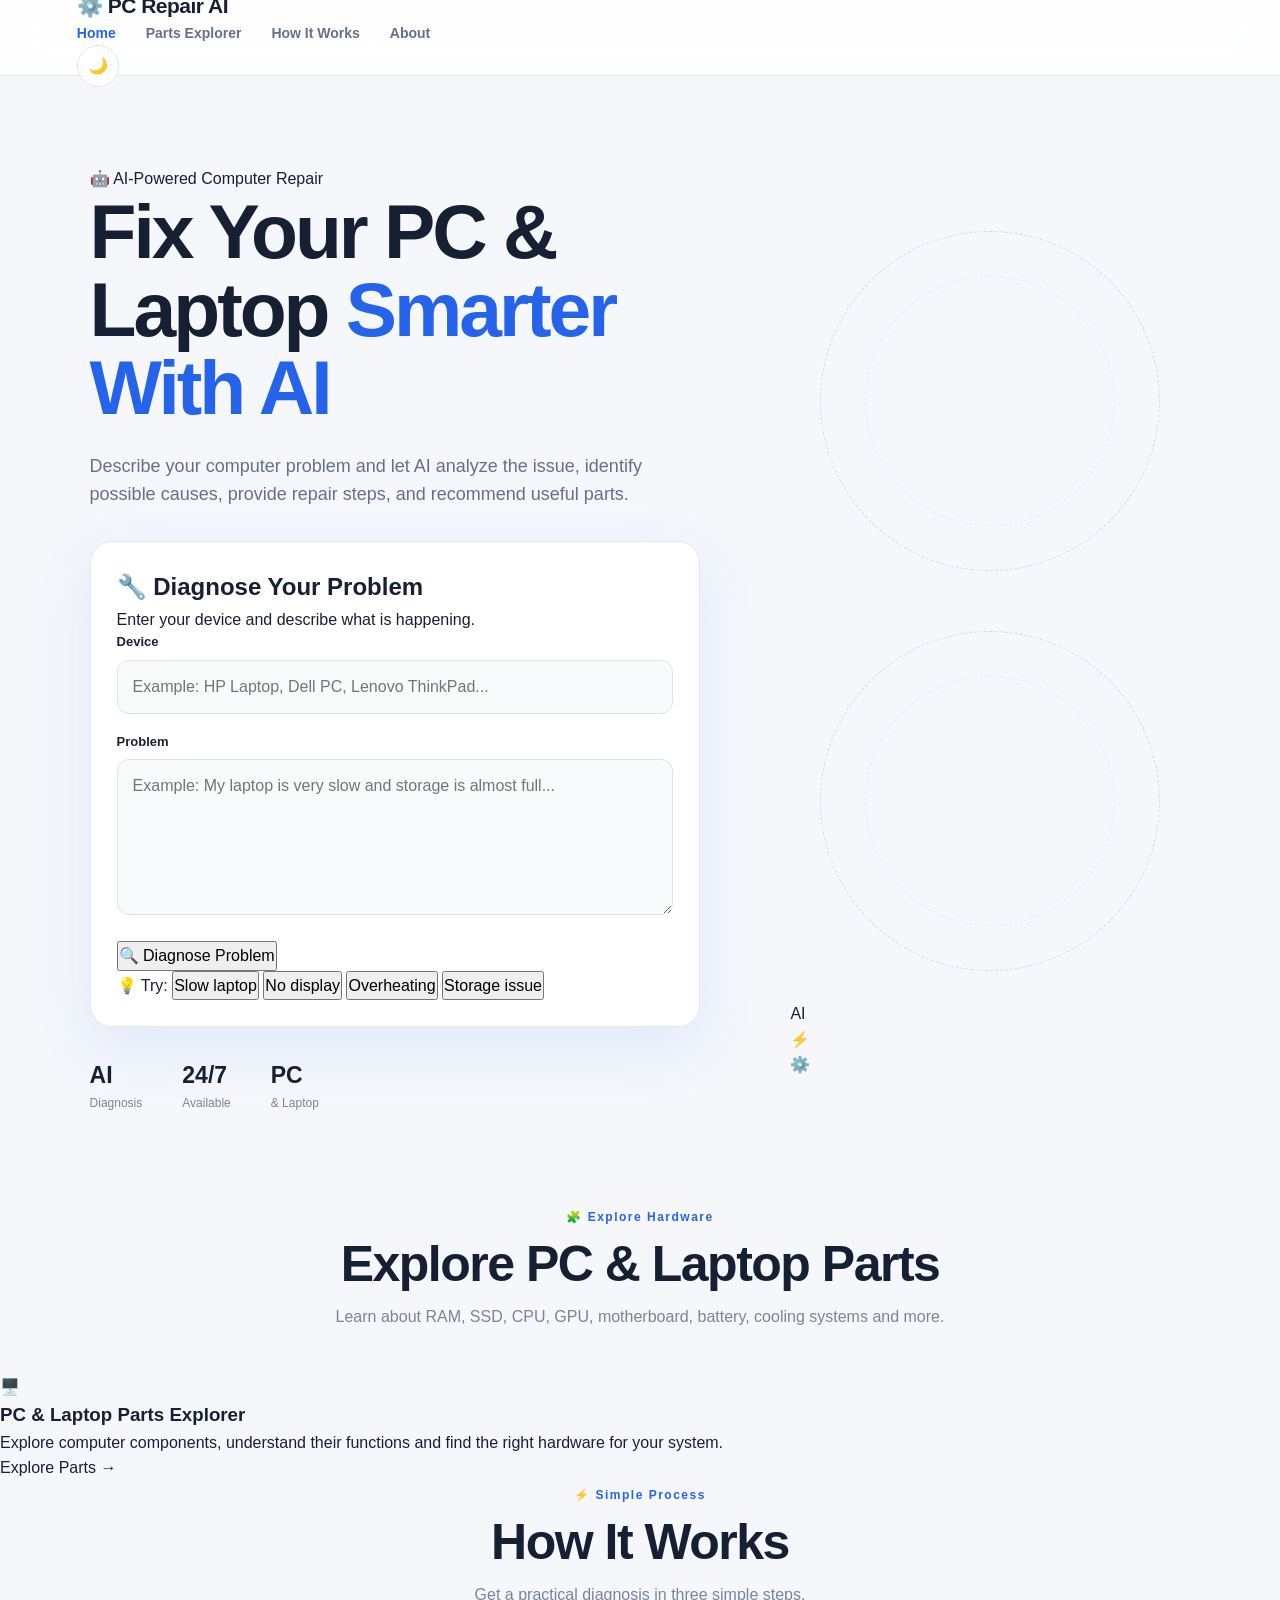
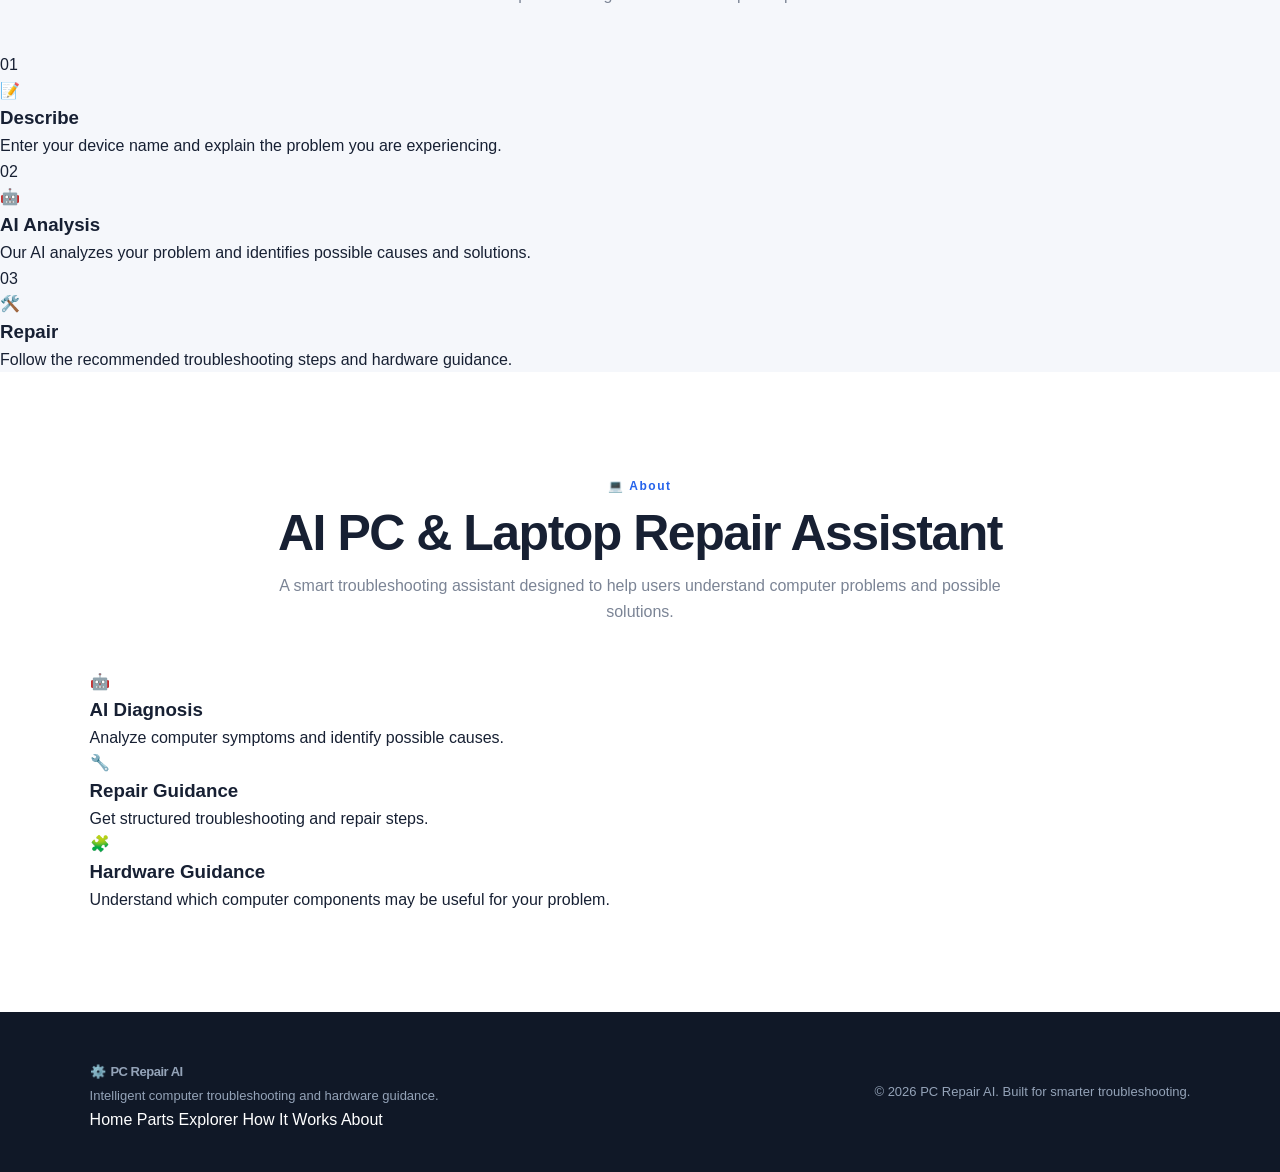
==== commit f8cfb4d7: "index.html" ====
--- a/index.html
+++ b/index.html
@@ -4,21 +4,19 @@
 <meta charset="UTF-8">
 <meta name="viewport" content="width=device-width, initial-scale=1.0">
 
-<meta name="description" content="AI PC and Laptop Repair Assistant for intelligent computer troubleshooting, hardware diagnosis and repair guidance.">
-<meta name="theme-color" content="#07111f">
+<meta name="description" content="AI PC and Laptop Repair Assistant for intelligent computer troubleshooting and hardware guidance.">
 
 <title>AI PC & Laptop Repair Assistant</title>
 
-<link rel="preconnect" href="https://fonts.googleapis.com">
-<link rel="preconnect" href="https://fonts.gstatic.com" crossorigin>
-<link href="https://fonts.googleapis.com/css2?family=Inter:wght@400;500;600;700;800;900&display=swap" rel="stylesheet">
-
+<link rel="stylesheet" href="style.css">
+
+<!-- Google Analytics 4 -->
 <script async src="https://www.googletagmanager.com/gtag/js?id=G-TXNZC0SK5X"></script>
 
 <script>
 window.dataLayer = window.dataLayer || [];
 
-function gtag(){
+function gtag() {
     dataLayer.push(arguments);
 }
 
@@ -27,1275 +25,257 @@
 gtag("config", "G-TXNZC0SK5X", {
     send_page_view: true
 });
+
+if (new URLSearchParams(window.location.search).get("ga_debug") === "1") {
+    gtag("config", "G-TXNZC0SK5X", {
+        debug_mode: true
+    });
+}
+
+window.PCRepairAnalytics = {
+    track: function(eventName, params = {}) {
+        try {
+            gtag("event", eventName, params);
+        } catch (error) {
+            console.warn("Analytics error:", error);
+        }
+    },
+
+    pageLoaded: function() {
+        this.track("page_loaded");
+    },
+
+    diagnosisStarted: function() {
+        this.track("ai_diagnosis", {
+            status: "started"
+        });
+    },
+
+    diagnosisSuccess: function(productCount = 0) {
+        this.track("ai_diagnosis", {
+            status: "success",
+            product_count: productCount,
+            has_products: productCount > 0
+        });
+    },
+
+    diagnosisValidationError: function() {
+        this.track("ai_diagnosis", {
+            status: "validation_error"
+        });
+    },
+
+    diagnosisError: function(errorType = "unknown") {
+        this.track("ai_diagnosis", {
+            status: "error",
+            error_type: errorType
+        });
+    },
+
+    productClick: function(productName, store, domain) {
+        this.track("product_click", {
+            product_name: productName || "unknown",
+            store: store || "unknown",
+            domain: domain || "unknown"
+        });
+    },
+
+    partExplorerClick: function() {
+        this.track("parts_explorer_click");
+    },
+
+    healthCheck: function(action) {
+        this.track("pc_health_check", {
+            action: action
+        });
+    },
+
+    themeChange: function(theme) {
+        this.track("theme_change", {
+            theme: theme
+        });
+    }
+};
+
+window.PCRepairAnalytics.pageLoaded();
 </script>
-
-<style>
-:root {
-    --bg: #07111f;
-    --bg2: #0b1728;
-    --card: rgba(15,29,48,.82);
-    --card-solid: #0f1d30;
-    --text: #f5f7fb;
-    --muted: #91a0b6;
-    --border: rgba(255,255,255,.09);
-    --primary: #6c63ff;
-    --primary2: #8d85ff;
-    --cyan: #00d9ff;
-    --green: #21e6a0;
-    --red: #ff5d73;
-    --yellow: #ffd166;
-    --shadow: 0 25px 70px rgba(0,0,0,.28);
-}
-
-* {
-    margin: 0;
-    padding: 0;
-    box-sizing: border-box;
-}
-
-html {
-    scroll-behavior: smooth;
-}
-
-body {
-    font-family: "Inter", sans-serif;
-    background:
-        radial-gradient(circle at 10% 10%, rgba(108,99,255,.12), transparent 30%),
-        radial-gradient(circle at 90% 20%, rgba(0,217,255,.08), transparent 28%),
-        var(--bg);
-    color: var(--text);
-    line-height: 1.6;
-    min-height: 100vh;
-    overflow-x: hidden;
-    transition: background .3s ease, color .3s ease;
-}
-
-body.light {
-    --bg: #f4f7fb;
-    --bg2: #ffffff;
-    --card: rgba(255,255,255,.9);
-    --card-solid: #ffffff;
-    --text: #101828;
-    --muted: #667085;
-    --border: rgba(16,24,40,.1);
-    --shadow: 0 20px 50px rgba(16,24,40,.1);
-
-    background:
-        radial-gradient(circle at 10% 10%, rgba(108,99,255,.08), transparent 30%),
-        radial-gradient(circle at 90% 20%, rgba(0,217,255,.06), transparent 28%),
-        var(--bg);
-}
-
-a {
-    color: inherit;
-    text-decoration: none;
-}
-
-button,
-input,
-textarea,
-select {
-    font: inherit;
-}
-
-button {
-    cursor: pointer;
-}
-
-.container {
-    width: min(1180px, calc(100% - 40px));
-    margin: auto;
-}
-
-header {
-    position: sticky;
-    top: 0;
-    z-index: 1000;
-    backdrop-filter: blur(18px);
-    background: rgba(7,17,31,.72);
-    border-bottom: 1px solid var(--border);
-}
-
-body.light header {
-    background: rgba(255,255,255,.75);
-}
-
-.navbar {
-    min-height: 74px;
-    display: flex;
-    align-items: center;
-    justify-content: space-between;
-    gap: 25px;
-}
-
-.logo {
-    display: flex;
-    align-items: center;
-    gap: 11px;
-    font-size: 20px;
-    font-weight: 900;
-    letter-spacing: -.5px;
-    white-space: nowrap;
-}
-
-.logo-mark {
-    width: 39px;
-    height: 39px;
-    display: grid;
-    place-items: center;
-    border-radius: 12px;
-    background: linear-gradient(135deg,var(--primary),var(--cyan));
-    box-shadow: 0 8px 30px rgba(108,99,255,.3);
-}
-
-.nav-links {
-    display: flex;
-    align-items: center;
-    gap: 7px;
-}
-
-.nav-links a {
-    padding: 9px 13px;
-    color: var(--muted);
-    font-size: 14px;
-    font-weight: 600;
-    border-radius: 9px;
-    transition: .25s ease;
-}
-
-.nav-links a:hover,
-.nav-links a.active {
-    color: var(--text);
-    background: rgba(108,99,255,.12);
-}
-
-.theme-btn {
-    width: 42px;
-    height: 42px;
-    border: 1px solid var(--border);
-    border-radius: 12px;
-    background: var(--card);
-    color: var(--text);
-    font-size: 18px;
-    transition: .25s ease;
-}
-
-.theme-btn:hover {
-    transform: translateY(-2px);
-    border-color: rgba(108,99,255,.5);
-}
-
-.hero {
-    min-height: 650px;
-    display: grid;
-    grid-template-columns: 1.05fr .95fr;
-    align-items: center;
-    gap: 50px;
-    padding: 85px 0 75px;
-}
-
-.hero-badge {
-    display: inline-flex;
-    align-items: center;
-    gap: 8px;
-    padding: 8px 13px;
-    border: 1px solid rgba(108,99,255,.3);
-    border-radius: 999px;
-    background: rgba(108,99,255,.08);
-    color: var(--primary2);
-    font-size: 12px;
-    font-weight: 800;
-    letter-spacing: 1.2px;
-}
-
-.hero h1 {
-    margin-top: 22px;
-    font-size: clamp(42px,6vw,76px);
-    line-height: .98;
-    letter-spacing: -4px;
-    max-width: 760px;
-}
-
-.gradient-text {
-    background: linear-gradient(90deg,var(--primary2),var(--cyan));
-    -webkit-background-clip: text;
-    background-clip: text;
-    color: transparent;
-}
-
-.hero p {
-    margin-top: 24px;
-    max-width: 650px;
-    color: var(--muted);
-    font-size: 17px;
-}
-
-.hero-stats {
-    display: flex;
-    gap: 30px;
-    margin-top: 35px;
-    flex-wrap: wrap;
-}
-
-.stat strong {
-    display: block;
-    font-size: 25px;
-}
-
-.stat span {
-    color: var(--muted);
-    font-size: 12px;
-}
-
-.orbit-wrap {
-    min-height: 470px;
-    position: relative;
-    display: grid;
-    place-items: center;
-}
-
-.orbit {
-    width: min(410px,80vw);
-    aspect-ratio: 1;
-    border-radius: 50%;
-    border: 1px solid rgba(108,99,255,.22);
-    position: relative;
-    animation: rotate 20s linear infinite;
-}
-
-.orbit::before,
-.orbit::after {
-    content: "";
-    position: absolute;
-    inset: 12%;
-    border: 1px dashed rgba(0,217,255,.18);
-    border-radius: 50%;
-}
-
-.orbit::after {
-    inset: 26%;
-    border-color: rgba(33,230,160,.18);
-}
-
-.center-chip {
-    position: absolute;
-    inset: 50%;
-    transform: translate(-50%,-50%);
-    width: 145px;
-    height: 145px;
-    border-radius: 35px;
-    display: grid;
-    place-items: center;
-    background: linear-gradient(145deg,rgba(108,99,255,.24),rgba(0,217,255,.12));
-    border: 1px solid rgba(108,99,255,.35);
-    box-shadow: 0 0 70px rgba(108,99,255,.2);
-    font-size: 58px;
-    animation: counterRotate 20s linear infinite;
-}
-
-.orbit-item {
-    position: absolute;
-    width: 68px;
-    height: 68px;
-    display: grid;
-    place-items: center;
-    border-radius: 20px;
-    background: var(--card-solid);
-    border: 1px solid var(--border);
-    box-shadow: var(--shadow);
-    font-size: 28px;
-    animation: counterRotate 20s linear infinite;
-}
-
-.orbit-item:nth-child(1) {
-    top: -30px;
-    left: 50%;
-    transform: translateX(-50%);
-}
-
-.orbit-item:nth-child(2) {
-    right: -25px;
-    top: 50%;
-    transform: translateY(-50%);
-}
-
-.orbit-item:nth-child(3) {
-    bottom: -30px;
-    left: 50%;
-    transform: translateX(-50%);
-}
-
-.orbit-item:nth-child(4) {
-    left: -25px;
-    top: 50%;
-    transform: translateY(-50%);
-}
-
-@keyframes rotate {
-    to {
-        transform: rotate(360deg);
-    }
-}
-
-@keyframes counterRotate {
-    to {
-        transform: rotate(-360deg);
-    }
-}
-
-.section {
-    padding: 90px 0;
-}
-
-.section-heading {
-    margin-bottom: 35px;
-}
-
-.eyebrow {
-    color: var(--cyan);
-    font-size: 12px;
-    font-weight: 900;
-    letter-spacing: 1.5px;
-    text-transform: uppercase;
-}
-
-.section-heading h2 {
-    margin-top: 8px;
-    font-size: clamp(30px,4vw,48px);
-    line-height: 1.1;
-    letter-spacing: -2px;
-}
-
-.section-heading p {
-    margin-top: 12px;
-    color: var(--muted);
-    max-width: 720px;
-}
-
-.repair-layout {
-    display: grid;
-    grid-template-columns: 1.1fr .9fr;
-    gap: 20px;
-    align-items: stretch;
-}
-
-.repair-card {
-    border: 1px solid var(--border);
-    border-radius: 22px;
-    background: var(--card);
-    padding: 26px;
-    box-shadow: var(--shadow);
-    position: relative;
-    overflow: hidden;
-}
-
-.repair-card::before {
-    content: "";
-    position: absolute;
-    width: 220px;
-    height: 220px;
-    border-radius: 50%;
-    background: rgba(108,99,255,.08);
-    top: -120px;
-    right: -80px;
-    filter: blur(20px);
-}
-
-.repair-card-header {
-    display: flex;
-    align-items: center;
-    gap: 14px;
-    margin-bottom: 22px;
-}
-
-.repair-icon {
-    width: 50px;
-    height: 50px;
-    display: grid;
-    place-items: center;
-    border-radius: 15px;
-    background: rgba(108,99,255,.1);
-    font-size: 25px;
-}
-
-.repair-card-header h3 {
-    font-size: 20px;
-}
-
-.repair-card-header p {
-    color: var(--muted);
-    font-size: 12px;
-}
-
-.form-field {
-    margin-top: 16px;
-}
-
-.form-field label {
-    display: block;
-    margin-bottom: 7px;
-    color: var(--muted);
-    font-size: 12px;
-    font-weight: 700;
-}
-
-.form-field input,
-.form-field textarea {
-    width: 100%;
-    border: 1px solid var(--border);
-    background: rgba(0,0,0,.12);
-    color: var(--text);
-    padding: 14px;
-    border-radius: 12px;
-    outline: none;
-    transition: .2s ease;
-}
-
-body.light .form-field input,
-body.light .form-field textarea {
-    background: #f8fafc;
-}
-
-.form-field input:focus,
-.form-field textarea:focus {
-    border-color: rgba(108,99,255,.55);
-    box-shadow: 0 0 0 3px rgba(108,99,255,.08);
-}
-
-.form-field textarea {
-    min-height: 150px;
-    resize: vertical;
-}
-
-.diagnose-btn {
-    width: 100%;
-    margin-top: 18px;
-    border: 0;
-    border-radius: 13px;
-    padding: 14px 18px;
-    background: linear-gradient(135deg,var(--primary),#5147ff);
-    color: white;
-    font-weight: 900;
-    box-shadow: 0 12px 30px rgba(108,99,255,.25);
-    transition: .25s ease;
-    position: relative;
-    overflow: hidden;
-}
-
-.diagnose-btn:hover {
-    transform: translateY(-2px);
-}
-
-.button-loader {
-    display: none;
-    align-items: center;
-    justify-content: center;
-    gap: 10px;
-}
-
-.diagnose-btn.loading .button-text {
-    display: none;
-}
-
-.diagnose-btn.loading .button-loader {
-    display: flex;
-}
-
-.mini-spinner {
-    width: 17px;
-    height: 17px;
-    border: 2px solid rgba(255,255,255,.35);
-    border-top-color: white;
-    border-radius: 50%;
-    animation: spin .7s linear infinite;
-}
-
-@keyframes spin {
-    to {
-        transform: rotate(360deg);
-    }
-}
-
-.hero-info {
-    min-height: 100%;
-    display: flex;
-    flex-direction: column;
-    justify-content: center;
-    gap: 14px;
-}
-
-.info-mini {
-    padding: 22px;
-    border: 1px solid var(--border);
-    border-radius: 18px;
-    background: var(--card);
-    transition: .25s ease;
-}
-
-.info-mini:hover {
-    transform: translateY(-4px);
-    border-color: rgba(108,99,255,.35);
-}
-
-.info-mini-icon {
-    font-size: 27px;
-}
-
-.info-mini h3 {
-    margin-top: 10px;
-    font-size: 16px;
-}
-
-.info-mini p {
-    margin-top: 5px;
-    color: var(--muted);
-    font-size: 13px;
-}
-
-.result-section {
-    display: none;
-}
-
-.result-section.show {
-    display: block;
-}
-
-.ai-result-card {
-    border: 1px solid var(--border);
-    border-radius: 22px;
-    background: var(--card);
-    padding: 28px;
-    box-shadow: var(--shadow);
-    overflow: hidden;
-}
-
-.diagnosis-header {
-    display: flex;
-    align-items: flex-start;
-    justify-content: space-between;
-    gap: 20px;
-    padding-bottom: 22px;
-    border-bottom: 1px solid var(--border);
-}
-
-.diagnosis-header-left {
-    display: flex;
-    gap: 15px;
-}
-
-.result-ai-icon {
-    width: 55px;
-    height: 55px;
-    display: grid;
-    place-items: center;
-    flex-shrink: 0;
-    border-radius: 16px;
-    background: linear-gradient(135deg,rgba(108,99,255,.18),rgba(0,217,255,.1));
-    font-size: 28px;
-}
-
-.diagnosis-label {
-    color: var(--cyan);
-    font-size: 11px;
-    font-weight: 900;
-    letter-spacing: 1.3px;
-    text-transform: uppercase;
-}
-
-.diagnosis-title {
-    margin-top: 4px;
-    font-size: 25px;
-    line-height: 1.2;
-}
-
-.diagnosis-device {
-    margin-top: 5px;
-    color: var(--muted);
-    font-size: 13px;
-}
-
-.diagnosis-meta {
-    display: flex;
-    gap: 8px;
-    flex-wrap: wrap;
-}
-
-.confidence-badge,
-.difficulty-badge {
-    padding: 7px 10px;
-    border-radius: 9px;
-    font-size: 11px;
-    font-weight: 800;
-}
-
-.confidence-badge {
-    background: rgba(33,230,160,.1);
-    color: var(--green);
-}
-
-.difficulty-badge {
-    background: rgba(108,99,255,.1);
-    color: var(--primary2);
-}
-
-.problem-box {
-    margin-top: 20px;
-    padding: 17px;
-    border: 1px solid var(--border);
-    border-radius: 14px;
-    background: rgba(108,99,255,.05);
-}
-
-.problem-box-icon {
-    display: inline-block;
-    margin-right: 6px;
-}
-
-.diagnosis-summary {
-    margin-top: 18px;
-    color: var(--muted);
-    font-size: 14px;
-}
-
-.summary-icon {
-    margin-right: 5px;
-}
-
-.diagnosis-section {
-    margin-top: 28px;
-}
-
-.section-heading-small {
-    display: flex;
-    align-items: center;
-    gap: 9px;
-    margin-bottom: 14px;
-    font-size: 18px;
-}
-
-.section-icon {
-    width: 33px;
-    height: 33px;
-    display: grid;
-    place-items: center;
-    border-radius: 10px;
-    background: rgba(108,99,255,.1);
-    font-size: 16px;
-}
-
-.causes-grid {
-    display: grid;
-    grid-template-columns: repeat(2,1fr);
-    gap: 12px;
-}
-
-.cause-card {
-    display: flex;
-    gap: 12px;
-    padding: 16px;
-    border: 1px solid var(--border);
-    border-radius: 14px;
-    background: rgba(255,255,255,.02);
-}
-
-.cause-number {
-    width: 28px;
-    height: 28px;
-    display: grid;
-    place-items: center;
-    flex-shrink: 0;
-    border-radius: 9px;
-    background: rgba(108,99,255,.12);
-    color: var(--primary2);
-    font-weight: 900;
-    font-size: 12px;
-}
-
-.cause-content {
-    color: var(--muted);
-    font-size: 13px;
-}
-
-.steps-list {
-    display: grid;
-    gap: 10px;
-}
-
-.diagnosis-step {
-    display: flex;
-    gap: 12px;
-    padding: 15px;
-    border: 1px solid var(--border);
-    border-radius: 14px;
-}
-
-.step-number {
-    width: 30px;
-    height: 30px;
-    display: grid;
-    place-items: center;
-    flex-shrink: 0;
-    border-radius: 9px;
-    background: rgba(0,217,255,.09);
-    color: var(--cyan);
-    font-weight: 900;
-    font-size: 12px;
-}
-
-.step-content {
-    color: var(--muted);
-    font-size: 13px;
-}
-
-.repair-section {
-    margin-top: 28px;
-}
-
-.repair-steps {
-    display: grid;
-    gap: 11px;
-}
-
-.repair-step {
-    display: flex;
-    gap: 13px;
-    padding: 16px;
-    border-radius: 14px;
-    border: 1px solid var(--border);
-    background: rgba(33,230,160,.03);
-}
-
-.repair-step-number {
-    width: 30px;
-    height: 30px;
-    display: grid;
-    place-items: center;
-    flex-shrink: 0;
-    border-radius: 9px;
-    background: rgba(33,230,160,.1);
-    color: var(--green);
-    font-weight: 900;
-    font-size: 12px;
-}
-
-.repair-step-content {
-    color: var(--muted);
-    font-size: 13px;
-}
-
-.repair-step-top {
-    color: var(--text);
-    font-weight: 800;
-    margin-bottom: 3px;
-}
-
-.tools-grid {
-    display: grid;
-    grid-template-columns: repeat(3,1fr);
-    gap: 15px;
-}
-
-.tool-card {
-    border: 1px solid var(--border);
-    border-radius: 18px;
-    background: var(--card);
-    overflow: hidden;
-}
-
-.tool-icon {
-    width: 48px;
-    height: 48px;
-    display: grid;
-    place-items: center;
-    border-radius: 14px;
-    background: rgba(108,99,255,.1);
-    font-size: 23px;
-}
-
-.tool-card-content {
-    padding: 23px;
-}
-
-.tool-card h3 {
-    margin-top: 13px;
-    font-size: 17px;
-}
-
-.tool-card p {
-    margin-top: 6px;
-    color: var(--muted);
-    font-size: 13px;
-}
-
-.parts-preview {
-    display: grid;
-    grid-template-columns: 1fr auto;
-    align-items: center;
-    gap: 25px;
-    padding: 28px;
-    border: 1px solid var(--border);
-    border-radius: 22px;
-    background:
-        radial-gradient(circle at 90% 20%,rgba(0,217,255,.08),transparent 30%),
-        var(--card);
-}
-
-.parts-preview h3 {
-    font-size: 24px;
-}
-
-.parts-preview p {
-    margin-top: 7px;
-    color: var(--muted);
-    max-width: 650px;
-}
-
-.btn {
-    border: 0;
-    border-radius: 13px;
-    padding: 13px 19px;
-    font-weight: 800;
-    transition: .25s ease;
-}
-
-.btn-primary {
-    background: linear-gradient(135deg,var(--primary),#5147ff);
-    color: white;
-    box-shadow: 0 12px 30px rgba(108,99,255,.25);
-}
-
-.btn-secondary {
-    background: var(--card);
-    color: var(--text);
-    border: 1px solid var(--border);
-}
-
-.btn:hover {
-    transform: translateY(-2px);
-}
-
-.info-grid {
-    display: grid;
-    grid-template-columns: repeat(3,1fr);
-    gap: 16px;
-}
-
-.info-card {
-    padding: 25px;
-    border: 1px solid var(--border);
-    border-radius: 18px;
-    background: var(--card);
-}
-
-.info-card span {
-    font-size: 30px;
-}
-
-.info-card h3 {
-    margin-top: 15px;
-}
-
-.info-card p {
-    margin-top: 8px;
-    color: var(--muted);
-    font-size: 14px;
-}
-
-.products-section {
-    margin-top: 30px;
-}
-
-.product-note {
-    margin-bottom: 15px;
-    color: var(--muted);
-    font-size: 13px;
-}
-
-.product-groups {
-    display: grid;
-    gap: 20px;
-}
-
-.product-group {
-    border: 1px solid var(--border);
-    border-radius: 18px;
-    padding: 20px;
-    background: rgba(255,255,255,.015);
-}
-
-.product-group-header {
-    display: flex;
-    justify-content: space-between;
-    gap: 10px;
-    align-items: center;
-    margin-bottom: 15px;
-}
-
-.product-group-header h4 {
-    font-size: 17px;
-}
-
-.product-count {
-    color: var(--muted);
-    font-size: 12px;
-}
-
-.product-grid {
-    display: grid;
-    grid-template-columns: repeat(3,1fr);
-    gap: 14px;
-}
-
-.product-card {
-    border: 1px solid var(--border);
-    border-radius: 15px;
-    overflow: hidden;
-    background: var(--card);
-}
-
-.product-image-wrap {
-    height: 170px;
-    display: grid;
-    place-items: center;
-    background: rgba(0,0,0,.08);
-}
-
-.product-image {
-    width: 100%;
-    height: 100%;
-    object-fit: contain;
-    padding: 10px;
-}
-
-.product-placeholder {
-    color: var(--muted);
-    font-size: 13px;
-}
-
-.product-source-badge {
-    display: inline-block;
-    margin: 12px 12px 0;
-    padding: 5px 8px;
-    border-radius: 7px;
-    background: rgba(108,99,255,.1);
-    color: var(--primary2);
-    font-size: 10px;
-    font-weight: 800;
-}
-
-.product-info {
-    padding: 12px;
-}
-
-.product-title {
-    font-size: 14px;
-    font-weight: 800;
-}
-
-.product-price {
-    margin-top: 5px;
-    color: var(--green);
-    font-weight: 900;
-}
-
-.product-rating {
-    margin-top: 4px;
-    color: var(--muted);
-    font-size: 12px;
-}
-
-.product-actions {
-    margin-top: 12px;
-}
-
-.product-link {
-    display: block;
-    text-align: center;
-    padding: 9px;
-    border-radius: 9px;
-    background: var(--primary);
-    color: white;
-    font-size: 12px;
-    font-weight: 800;
-}
-
-.disabled-link {
-    background: rgba(255,255,255,.05);
-    color: var(--muted);
-}
-
-.error-card {
-    padding: 22px;
-    border: 1px solid rgba(255,93,115,.2);
-    border-radius: 16px;
-    background: rgba(255,93,115,.05);
-}
-
-.error-card h3 {
-    color: var(--red);
-}
-
-.error-card p {
-    margin-top: 7px;
-    color: var(--muted);
-    font-size: 13px;
-}
-
-.ai-loading {
-    display: flex;
-    align-items: center;
-    gap: 15px;
-    padding: 25px;
-}
-
-.ai-spinner {
-    width: 35px;
-    height: 35px;
-    border: 3px solid rgba(108,99,255,.2);
-    border-top-color: var(--primary2);
-    border-radius: 50%;
-    animation: spin .8s linear infinite;
-}
-
-.loading-status {
-    color: var(--muted);
-    font-size: 13px;
-}
-
-.diagnosis-footer {
-    margin-top: 25px;
-    padding-top: 20px;
-    border-top: 1px solid var(--border);
-}
-
-.error-help {
-    color: var(--muted);
-    font-size: 12px;
-}
-
-.hidden {
-    display: none !important;
-}
-
-footer {
-    border-top: 1px solid var(--border);
-    padding: 30px 0;
-    color: var(--muted);
-    font-size: 13px;
-}
-
-.footer-inner {
-    display: flex;
-    justify-content: space-between;
-    gap: 20px;
-    flex-wrap: wrap;
-}
-
-#backTop {
-    position: fixed;
-    right: 22px;
-    bottom: 22px;
-    width: 45px;
-    height: 45px;
-    border: 1px solid var(--border);
-    border-radius: 13px;
-    background: var(--card-solid);
-    color: var(--text);
-    display: none;
-    place-items: center;
-    z-index: 900;
-    box-shadow: var(--shadow);
-}
-
-#backTop.show {
-    display: grid;
-}
-
-.reveal {
-    opacity: 0;
-    transform: translateY(20px);
-    transition: opacity .6s ease, transform .6s ease;
-}
-
-.reveal.visible {
-    opacity: 1;
-    transform: translateY(0);
-}
-
-@media (max-width:1100px) {
-    .hero {
-        grid-template-columns: 1fr;
-    }
-
-    .repair-layout {
-        grid-template-columns: 1fr;
-    }
-
-    .tools-grid {
-        grid-template-columns: repeat(2,1fr);
-    }
-
-    .product-grid {
-        grid-template-columns: repeat(2,1fr);
-    }
-
-    .orbit-wrap {
-        min-height: 420px;
-    }
-}
-
-@media (max-width:850px) {
-    .nav-links {
-        display: none;
-    }
-
-    .tools-grid,
-    .info-grid {
-        grid-template-columns: 1fr;
-    }
-
-    .causes-grid {
-        grid-template-columns: 1fr;
-    }
-}
-
-@media (max-width:650px) {
-    .container {
-        width: min(100% - 26px,1180px);
-    }
-
-    .hero {
-        padding: 60px 0;
-    }
-
-    .hero h1 {
-        font-size: 43px;
-        letter-spacing: -2.5px;
-    }
-
-    .hero p {
-        font-size: 15px;
-    }
-
-    .hero-stats {
-        gap: 18px;
-    }
-
-    .orbit-wrap {
-        min-height: 330px;
-    }
-
-    .orbit {
-        width: 290px;
-    }
-
-    .center-chip {
-        width: 105px;
-        height: 105px;
-        font-size: 43px;
-    }
-
-    .orbit-item {
-        width: 52px;
-        height: 52px;
-        font-size: 22px;
-    }
-
-    .section {
-        padding: 65px 0;
-    }
-
-    .parts-preview {
-        grid-template-columns: 1fr;
-    }
-
-    .product-grid {
-        grid-template-columns: 1fr;
-    }
-
-    .diagnosis-header {
-        flex-direction: column;
-    }
-
-    .ai-result-card {
-        padding: 20px;
-    }
-}
-</style>
 </head>
 
 <body>
 
-<header>
-    <div class="container navbar">
-
-        <a href="index.html" class="logo" data-track-name="home_logo">
-            <span class="logo-mark">🖥️</span>
+<header class="navbar">
+
+    <div class="nav-container">
+
+        <a href="index.html" class="logo">
+            <span class="logo-icon">⚙️</span>
             <span>PC Repair AI</span>
         </a>
 
         <nav class="nav-links">
-            <a href="index.html" class="active" data-track-name="nav_home">Home</a>
-            <a href="parts.html" data-track-name="nav_parts">Parts Explorer</a>
-            <a href="#how-it-works" data-track-name="nav_how_it_works">How It Works</a>
-            <a href="#about" data-track-name="nav_about">About</a>
+            <a href="index.html" class="active">Home</a>
+            <a href="parts.html" id="partsExplorerLink">Parts Explorer</a>
+            <a href="#how-it-works">How It Works</a>
+            <a href="#about">About</a>
         </nav>
 
-        <button id="themeBtn" class="theme-btn" type="button" aria-label="Change theme">🌙</button>
+        <button class="theme-btn" id="themeBtn" type="button" aria-label="Toggle theme">
+            🌙
+        </button>
 
     </div>
+
 </header>
 
+
 <main>
 
-<section class="hero container" id="home" data-analytics-section="hero">
-
-    <div class="reveal">
-
-        <span class="hero-badge">⚡ AI-POWERED PC DIAGNOSIS</span>
+<section class="hero" id="home">
+
+    <div class="hero-content">
+
+        <div class="hero-badge">
+            🤖 AI-Powered Computer Repair
+        </div>
 
         <h1>
-            Fix Smarter.
-            <span class="gradient-text">Repair With AI.</span>
+            Fix Your PC & Laptop
+            <span>Smarter With AI</span>
         </h1>
 
-        <p>
-            Describe your PC or laptop problem and get structured troubleshooting,
-            possible causes, repair steps, required parts and professional guidance
-            from one intelligent assistant.
+        <p class="hero-description">
+            Describe your computer problem and let AI analyze the issue,
+            identify possible causes, provide repair steps, and recommend
+            useful parts.
         </p>
+
+
+        <div class="repair-box">
+
+            <div class="repair-box-header">
+                <div>
+                    <h2>🔧 Diagnose Your Problem</h2>
+                    <p>Enter your device and describe what is happening.</p>
+                </div>
+            </div>
+
+
+            <div class="form-group">
+
+                <label for="deviceInput">
+                    Device
+                </label>
+
+                <input
+                    type="text"
+                    id="deviceInput"
+                    placeholder="Example: HP Laptop, Dell PC, Lenovo ThinkPad..."
+                    autocomplete="off"
+                >
+
+            </div>
+
+
+            <div class="form-group">
+
+                <label for="problemInput">
+                    Problem
+                </label>
+
+                <textarea
+                    id="problemInput"
+                    rows="5"
+                    placeholder="Example: My laptop is very slow and storage is almost full..."
+                ></textarea>
+
+            </div>
+
+
+            <button
+                type="button"
+                class="diagnose-btn"
+                id="diagnoseButton"
+            >
+                <span class="button-text">
+                    🔍 Diagnose Problem
+                </span>
+
+                <span class="button-loader" hidden>
+                    <span class="button-spinner"></span>
+                    Analyzing...
+                </span>
+            </button>
+
+
+            <div class="quick-tips">
+
+                <span>💡 Try:</span>
+
+                <button type="button" data-example="Laptop is very slow and freezes frequently">
+                    Slow laptop
+                </button>
+
+                <button type="button" data-example="My PC turns on but there is no display">
+                    No display
+                </button>
+
+                <button type="button" data-example="Laptop becomes very hot and shuts down">
+                    Overheating
+                </button>
+
+                <button type="button" data-example="My computer storage is full">
+                    Storage issue
+                </button>
+
+            </div>
+
+        </div>
+
 
         <div class="hero-stats">
 
             <div class="stat">
                 <strong>AI</strong>
-                <span>Smart Diagnosis</span>
+                <span>Diagnosis</span>
             </div>
 
             <div class="stat">
                 <strong>24/7</strong>
-                <span>Available Assistant</span>
+                <span>Available</span>
             </div>
 
             <div class="stat">
-                <strong>PC + Laptop</strong>
-                <span>Hardware Support</span>
+                <strong>PC</strong>
+                <span>& Laptop</span>
             </div>
 
         </div>
 
     </div>
 
-    <div class="orbit-wrap reveal">
-
-        <div class="orbit">
-
-            <div class="center-chip">🤖</div>
-
-            <div class="orbit-item">🧠</div>
-            <div class="orbit-item">💾</div>
-            <div class="orbit-item">🔧</div>
-            <div class="orbit-item">💻</div>
+
+    <div class="hero-visual">
+
+        <div class="orbit orbit-one"></div>
+        <div class="orbit orbit-two"></div>
+
+        <div class="pc-illustration">
+
+            <div class="monitor">
+                <div class="monitor-screen">
+                    <div class="screen-glow">
+                        <span>AI</span>
+                    </div>
+                </div>
+            </div>
+
+            <div class="monitor-stand"></div>
+            <div class="monitor-base"></div>
+
+            <div class="keyboard"></div>
+
+            <div class="floating-chip">⚡</div>
+            <div class="floating-settings">⚙️</div>
 
         </div>
 
@@ -1304,2639 +284,2555 @@
 </section>
 
 
-<section class="section container" id="diagnose" data-analytics-section="ai_diagnosis">
-
-    <div class="section-heading reveal">
-
-        <span class="eyebrow">AI Repair Assistant</span>
-
-        <h2>What's Wrong With Your Computer?</h2>
+<section
+    id="resultSection"
+    class="result-section hidden"
+>
+
+    <div class="section-container">
+
+        <div id="resultContainer"></div>
+
+    </div>
+
+</section>
+
+
+<section class="parts-preview-section">
+
+    <div class="section-container">
+
+        <div class="section-title">
+
+            <span class="section-badge">
+                🧩 Explore Hardware
+            </span>
+
+            <h2>
+                Explore PC & Laptop Parts
+            </h2>
+
+            <p>
+                Learn about RAM, SSD, CPU, GPU, motherboard,
+                battery, cooling systems and more.
+            </p>
+
+        </div>
+
+
+        <div class="parts-preview-card">
+
+            <div class="parts-preview-content">
+
+                <div class="parts-preview-icon">
+                    🖥️
+                </div>
+
+                <div>
+
+                    <h3>
+                        PC & Laptop Parts Explorer
+                    </h3>
+
+                    <p>
+                        Explore computer components, understand
+                        their functions and find the right hardware
+                        for your system.
+                    </p>
+
+                </div>
+
+            </div>
+
+
+            <a
+                href="parts.html"
+                class="primary-link"
+                id="partsPreviewLink"
+            >
+                Explore Parts →
+            </a>
+
+        </div>
+
+    </div>
+
+</section>
+
+
+<section
+    id="how-it-works"
+    class="info-section"
+>
+
+    <div class="section-container">
+
+        <div class="section-title">
+
+            <span class="section-badge">
+                ⚡ Simple Process
+            </span>
+
+            <h2>
+                How It Works
+            </h2>
+
+            <p>
+                Get a practical diagnosis in three simple steps.
+            </p>
+
+        </div>
+
+
+        <div class="steps-grid">
+
+            <div class="info-card">
+
+                <div class="info-card-number">
+                    01
+                </div>
+
+                <div class="info-card-icon">
+                    📝
+                </div>
+
+                <h3>
+                    Describe
+                </h3>
+
+                <p>
+                    Enter your device name and explain the problem
+                    you are experiencing.
+                </p>
+
+            </div>
+
+
+            <div class="info-card">
+
+                <div class="info-card-number">
+                    02
+                </div>
+
+                <div class="info-card-icon">
+                    🤖
+                </div>
+
+                <h3>
+                    AI Analysis
+                </h3>
+
+                <p>
+                    Our AI analyzes your problem and identifies
+                    possible causes and solutions.
+                </p>
+
+            </div>
+
+
+            <div class="info-card">
+
+                <div class="info-card-number">
+                    03
+                </div>
+
+                <div class="info-card-icon">
+                    🛠️
+                </div>
+
+                <h3>
+                    Repair
+                </h3>
+
+                <p>
+                    Follow the recommended troubleshooting steps
+                    and hardware guidance.
+                </p>
+
+            </div>
+
+        </div>
+
+    </div>
+
+</section>
+
+
+<section
+    id="about"
+    class="info-section about-section"
+>
+
+    <div class="section-container">
+
+        <div class="section-title">
+
+            <span class="section-badge">
+                💻 About
+            </span>
+
+            <h2>
+                AI PC & Laptop Repair Assistant
+            </h2>
+
+            <p>
+                A smart troubleshooting assistant designed to help
+                users understand computer problems and possible
+                solutions.
+            </p>
+
+        </div>
+
+
+        <div class="about-grid">
+
+            <div class="about-card">
+                <span>🤖</span>
+                <h3>AI Diagnosis</h3>
+                <p>
+                    Analyze computer symptoms and identify possible
+                    causes.
+                </p>
+            </div>
+
+            <div class="about-card">
+                <span>🔧</span>
+                <h3>Repair Guidance</h3>
+                <p>
+                    Get structured troubleshooting and repair steps.
+                </p>
+            </div>
+
+            <div class="about-card">
+                <span>🧩</span>
+                <h3>Hardware Guidance</h3>
+                <p>
+                    Understand which computer components may be
+                    useful for your problem.
+                </p>
+            </div>
+
+        </div>
+
+    </div>
+
+</section>
+
+</main>
+
+
+<footer class="footer">
+
+    <div class="footer-container">
+
+        <div class="footer-brand">
+
+            <div class="logo">
+                <span class="logo-icon">⚙️</span>
+                <span>PC Repair AI</span>
+            </div>
+
+            <p>
+                Intelligent computer troubleshooting and hardware
+                guidance.
+            </p>
+
+        </div>
+
+
+        <div class="footer-links">
+
+            <a href="index.html">
+                Home
+            </a>
+
+            <a href="parts.html">
+                Parts Explorer
+            </a>
+
+            <a href="#how-it-works">
+                How It Works
+            </a>
+
+            <a href="#about">
+                About
+            </a>
+
+        </div>
+
+    </div>
+
+
+    <div class="footer-bottom">
 
         <p>
-            Enter your device and describe the problem. The AI will analyze the issue
-            and provide practical first-step repair guidance.
+            © 2026 PC Repair AI. Built for smarter troubleshooting.
         </p>
 
     </div>
 
-
-    <div class="repair-layout">
-
-        <div class="repair-card reveal">
-
-            <div class="repair-card-header">
-
-                <div class="repair-icon">🛠️</div>
-
-                <div>
-                    <h3>Start Diagnosis</h3>
-                    <p>Describe your hardware problem below.</p>
-                </div>
-
-            </div>
-
-
-            <div class="form-field">
-
-                <label for="deviceInput">Device</label>
-
-                <input
-                    id="deviceInput"
-                    type="text"
-                    placeholder="Example: Dell Inspiron 15 laptop"
-                    autocomplete="off"
-                >
-
-            </div>
-
-
-            <div class="form-field">
-
-                <label for="problemInput">Problem Description</label>
-
-                <textarea
-                    id="problemInput"
-                    placeholder="Example: Laptop turns on but screen remains black and fan is running."
-                ></textarea>
-
-            </div>
-
-
-            <button
-                id="diagnoseButton"
-                class="diagnose-btn"
-                type="button"
-            >
-
-                <span class="button-text">🔍 Diagnose Problem</span>
-
-                <span class="button-loader">
-                    <span class="mini-spinner"></span>
-                    Analyzing Problem...
-                </span>
-
-            </button>
-
-        </div>
-
-
-        <div class="hero-info">
-
-            <div class="info-mini reveal">
-
-                <div class="info-mini-icon">🧠</div>
-
-                <h3>Possible Causes</h3>
-
-                <p>
-                    Understand what could be causing the problem before replacing hardware.
-                </p>
-
-            </div>
-
-
-            <div class="info-mini reveal">
-
-                <div class="info-mini-icon">🔧</div>
-
-                <h3>Repair Steps</h3>
-
-                <p>
-                    Receive structured troubleshooting steps from basic checks to repair guidance.
-                </p>
-
-            </div>
-
-
-            <div class="info-mini reveal">
-
-                <div class="info-mini-icon">🛒</div>
-
-                <h3>Required Parts</h3>
-
-                <p>
-                    When applicable, the assistant can identify hardware that may be required.
-                </p>
-
-            </div>
-
-        </div>
-
-    </div>
-
-</section>
-
-
-<section
-    class="section container result-section"
-    id="resultSection"
-    data-analytics-section="diagnosis_result"
+</footer>
+
+
+<button
+    id="topBtn"
+    class="top-btn"
+    type="button"
+    aria-label="Back to top"
 >
-
-    <div class="section-heading">
-
-        <span class="eyebrow">AI Analysis</span>
-
-        <h2>Diagnosis Result</h2>
-
-        <p>
-            Review the AI-generated diagnosis and troubleshooting guidance below.
-        </p>
-
-    </div>
-
-    <div id="resultContainer"></div>
-
-</section>
-
-
-<section class="section container" id="parts-preview" data-analytics-section="parts_preview">
-
-    <div class="section-heading reveal">
-
-        <span class="eyebrow">Hardware Library</span>
-
-        <h2>Explore PC & Laptop Parts</h2>
-
-        <p>
-            Learn about CPUs, RAM, SSDs, GPUs, batteries, cooling systems,
-            motherboards and other computer components.
-        </p>
-
-    </div>
-
-
-    <div class="parts-preview reveal">
-
-        <div>
-
-            <h3>🧩 Parts Explorer</h3>
-
-            <p>
-                Search hardware by category, understand compatibility and use
-                interactive tools for building and troubleshooting.
-            </p>
-
-        </div>
-
-        <a
-            href="parts.html"
-            class="btn btn-primary"
-            data-track-name="parts_explorer"
-            id="partsExplorerButton"
-        >
-            Explore Parts →
-        </a>
-
-    </div>
-
-</section>
-
-
-<section class="section container" id="how-it-works" data-analytics-section="how_it_works">
-
-    <div class="section-heading reveal">
-
-        <span class="eyebrow">Simple Process</span>
-
-        <h2>How It Works</h2>
-
-        <p>
-            Get computer troubleshooting guidance through a simple three-step process.
-        </p>
-
-    </div>
-
-
-    <div class="info-grid">
-
-        <div class="info-card reveal">
-
-            <span>📝</span>
-
-            <h3>1. Describe</h3>
-
-            <p>
-                Tell the assistant your device type and explain exactly what problem you are experiencing.
-            </p>
-
-        </div>
-
-
-        <div class="info-card reveal">
-
-            <span>🧠</span>
-
-            <h3>2. Analyze</h3>
-
-            <p>
-                The AI analyzes the information and identifies possible causes and useful troubleshooting steps.
-            </p>
-
-        </div>
-
-
-        <div class="info-card reveal">
-
-            <span>🔧</span>
-
-            <h3>3. Repair</h3>
-
-            <p>
-                Follow the suggested checks and repair steps carefully or use the information when visiting a technician.
-            </p>
-
-        </div>
-
-    </div>
-
-</section>
-
-
-<section class="section container" id="about" data-analytics-section="about">
-
-    <div class="section-heading reveal">
-
-        <span class="eyebrow">About The Project</span>
-
-        <h2>AI PC & Laptop Repair Assistant</h2>
-
-        <p>
-            A practical project designed to combine AI-based troubleshooting,
-            hardware information and useful computer tools in one interface.
-        </p>
-
-    </div>
-
-
-    <div class="info-grid">
-
-        <div class="info-card reveal">
-
-            <span>🤖</span>
-
-            <h3>AI Diagnosis</h3>
-
-            <p>
-                Describe a computer problem and receive structured diagnostic guidance.
-            </p>
-
-        </div>
-
-
-        <div class="info-card reveal">
-
-            <span>💻</span>
-
-            <h3>Hardware Knowledge</h3>
-
-            <p>
-                Explore common PC and laptop components and understand their purpose.
-            </p>
-
-        </div>
-
-
-        <div class="info-card reveal">
-
-            <span>🛠️</span>
-
-            <h3>Repair Guidance</h3>
-
-            <p>
-                Get practical first-step troubleshooting before considering professional repair.
-            </p>
-
-        </div>
-
-    </div>
-
-</section>
-
-</main>
-
-
-<footer>
-
-    <div class="container footer-inner">
-
-        <span>© 2026 PC Repair AI. All rights reserved.</span>
-
-        <span>Built for smarter PC troubleshooting and hardware decisions.</span>
-
-    </div>
-
-</footer>
-
-
-<button id="backTop" type="button" aria-label="Back to top">↑</button>
+    ↑
+</button>
 
 
 <script>
 
-(function () {
-
-    function track(name, params) {
-
-        if (typeof gtag === "function") {
-            gtag("event", name, params || {});
+"use strict";
+
+
+const API_URL = "https://pc-repair-ai.onrender.com";
+
+
+const themeBtn = document.getElementById("themeBtn");
+const topBtn = document.getElementById("topBtn");
+const diagnoseButton = document.getElementById("diagnoseButton");
+const resultSection = document.getElementById("resultSection");
+const resultContainer = document.getElementById("resultContainer");
+const deviceInput = document.getElementById("deviceInput");
+const problemInput = document.getElementById("problemInput");
+
+
+/* ================================
+   THEME
+================================ */
+
+function applyTheme(theme) {
+
+    if (theme === "dark") {
+
+        document.body.classList.add("dark");
+
+        if (themeBtn) {
+            themeBtn.textContent = "☀️";
         }
 
-    }
-
-
-    window.PCRepairAnalytics = {
-        track: track,
-
-        pageLoaded: function () {
-            track("page_loaded", {
-                page_name: document.title,
-                page_path: window.location.pathname
-            });
-        },
-
-        diagnosisStarted: function () {
-            track("ai_diagnosis", {
-                status: "started"
-            });
-        },
-
-        diagnosisSuccess: function (productCount) {
-            track("ai_diagnosis", {
-                status: "success",
-                product_count: productCount,
-                has_products: productCount > 0
-            });
-        },
-
-        diagnosisValidationError: function () {
-            track("ai_diagnosis", {
-                status: "validation_error"
-            });
-        },
-
-        diagnosisError: function (errorType) {
-            track("ai_diagnosis", {
-                status: "error",
-                error_type: errorType
-            });
-        },
-
-        productClick: function (productName, store, domain) {
-            track("product_click", {
-                product_name: productName || "",
-                store: store || "",
-                domain: domain || ""
-            });
-        },
-
-        partExplorerClick: function () {
-            track("parts_explorer_click");
-        },
-
-        healthCheck: function (action) {
-            track("pc_health_check", {
-                action: action
-            });
-        },
-
-        themeChange: function (theme) {
-            track("theme_change", {
-                theme: theme
-            });
+    } else {
+
+        document.body.classList.remove("dark");
+
+        if (themeBtn) {
+            themeBtn.textContent = "🌙";
         }
+    }
+}
+
+
+const savedTheme = localStorage.getItem("pc_repair_theme") || "light";
+
+applyTheme(savedTheme);
+
+
+if (themeBtn) {
+
+    themeBtn.addEventListener("click", function() {
+
+        const isDark = document.body.classList.contains("dark");
+
+        const newTheme = isDark ? "light" : "dark";
+
+        localStorage.setItem("pc_repair_theme", newTheme);
+
+        applyTheme(newTheme);
+
+        if (window.PCRepairAnalytics) {
+            window.PCRepairAnalytics.themeChange(newTheme);
+        }
+
+    });
+
+}
+
+
+/* ================================
+   BACK TO TOP
+================================ */
+
+window.addEventListener("scroll", function() {
+
+    if (!topBtn) {
+        return;
+    }
+
+    if (window.scrollY > 500) {
+        topBtn.classList.add("show");
+    } else {
+        topBtn.classList.remove("show");
+    }
+
+});
+
+
+if (topBtn) {
+
+    topBtn.addEventListener("click", function() {
+
+        window.scrollTo({
+            top: 0,
+            behavior: "smooth"
+        });
+
+    });
+
+}
+
+
+/* ================================
+   SMOOTH LINKS
+================================ */
+
+document.querySelectorAll('a[href^="#"]').forEach(function(link) {
+
+    link.addEventListener("click", function(event) {
+
+        const targetId = this.getAttribute("href");
+
+        if (!targetId || targetId === "#") {
+            return;
+        }
+
+        const target = document.querySelector(targetId);
+
+        if (!target) {
+            return;
+        }
+
+        event.preventDefault();
+
+        target.scrollIntoView({
+            behavior: "smooth",
+            block: "start"
+        });
+
+    });
+
+});
+
+
+/* ================================
+   PARTS EXPLORER ANALYTICS
+================================ */
+
+document.querySelectorAll(
+    "#partsExplorerLink, #partsPreviewLink"
+).forEach(function(link) {
+
+    link.addEventListener("click", function() {
+
+        if (window.PCRepairAnalytics) {
+            window.PCRepairAnalytics.partExplorerClick();
+        }
+
+    });
+
+});
+
+
+/* ================================
+   QUICK EXAMPLES
+================================ */
+
+document.querySelectorAll("[data-example]").forEach(function(button) {
+
+    button.addEventListener("click", function() {
+
+        const example = this.getAttribute("data-example");
+
+        problemInput.value = example;
+
+        problemInput.focus();
+
+    });
+
+});
+
+
+/* ================================
+   KEYBOARD
+================================ */
+
+if (deviceInput) {
+
+    deviceInput.addEventListener("keydown", function(event) {
+
+        if (event.key === "Enter") {
+
+            event.preventDefault();
+
+            problemInput.focus();
+
+        }
+
+    });
+
+}
+
+
+if (problemInput) {
+
+    problemInput.addEventListener("keydown", function(event) {
+
+        if (
+            event.key === "Enter" &&
+            event.ctrlKey
+        ) {
+
+            event.preventDefault();
+
+            diagnose();
+
+        }
+
+    });
+
+}
+
+
+/* ================================
+   SAFE VALUE CONVERTER
+================================ */
+
+function safeString(value, fallback = "") {
+
+    if (
+        value === null ||
+        value === undefined
+    ) {
+        return fallback;
+    }
+
+
+    if (typeof value === "string") {
+        return value;
+    }
+
+
+    if (
+        typeof value === "number" ||
+        typeof value === "boolean"
+    ) {
+        return String(value);
+    }
+
+
+    if (Array.isArray(value)) {
+
+        return value
+            .map(function(item) {
+                return safeString(item);
+            })
+            .filter(Boolean)
+            .join(", ");
+
+    }
+
+
+    if (typeof value === "object") {
+
+        if (value.text !== undefined) {
+            return safeString(value.text);
+        }
+
+        if (value.description !== undefined) {
+            return safeString(value.description);
+        }
+
+        if (value.name !== undefined) {
+            return safeString(value.name);
+        }
+
+        if (value.title !== undefined) {
+            return safeString(value.title);
+        }
+
+        if (value.message !== undefined) {
+            return safeString(value.message);
+        }
+
+        if (value.value !== undefined) {
+            return safeString(value.value);
+        }
+
+        try {
+
+            return Object.values(value)
+                .map(function(item) {
+                    return safeString(item);
+                })
+                .filter(Boolean)
+                .join(" ");
+
+        } catch (error) {
+
+            return fallback;
+        }
+    }
+
+
+    return fallback;
+}
+
+
+/* ================================
+   GET FIELD
+================================ */
+
+function getField(object, names, fallback = "") {
+
+    if (!object || typeof object !== "object") {
+        return fallback;
+    }
+
+    for (const name of names) {
+
+        if (
+            object[name] !== undefined &&
+            object[name] !== null
+        ) {
+
+            return object[name];
+
+        }
+
+    }
+
+    return fallback;
+}
+
+
+/* ================================
+   ARRAY NORMALIZER
+================================ */
+
+function toArray(value) {
+
+    if (value === null || value === undefined) {
+        return [];
+    }
+
+    if (Array.isArray(value)) {
+        return value;
+    }
+
+    return [value];
+}
+
+
+/* ================================
+   HTML ESCAPE
+================================ */
+
+function escapeHTML(value) {
+
+    const text = safeString(value);
+
+    return text
+        .replace(/&/g, "&amp;")
+        .replace(/</g, "&lt;")
+        .replace(/>/g, "&gt;")
+        .replace(/"/g, "&quot;")
+        .replace(/'/g, "&#039;");
+
+}
+
+
+/* ================================
+   URL NORMALIZER
+================================ */
+
+function normalizeUrl(value) {
+
+    const url = safeString(value).trim();
+
+    if (!url) {
+        return "";
+    }
+
+
+    if (
+        url === "#" ||
+        url.toLowerCase() === "n/a" ||
+        url.toLowerCase() === "na" ||
+        url.toLowerCase() === "none" ||
+        url.toLowerCase() === "null" ||
+        url.toLowerCase().includes("unavailable")
+    ) {
+
+        return "";
+
+    }
+
+
+    if (
+        url.startsWith("http://") ||
+        url.startsWith("https://")
+    ) {
+
+        return url;
+
+    }
+
+
+    if (url.startsWith("www.")) {
+
+        return "https://" + url;
+
+    }
+
+
+    return "";
+
+}
+
+
+/* ================================
+   STORE NAME
+================================ */
+
+function getStoreName(product, url) {
+
+    const store = getField(
+        product,
+        [
+            "store",
+            "source",
+            "seller",
+            "retailer",
+            "merchant",
+            "site",
+            "website"
+        ],
+        ""
+    );
+
+
+    const storeText = safeString(store).trim();
+
+    if (storeText) {
+        return storeText;
+    }
+
+
+    try {
+
+        if (url) {
+
+            const hostname = new URL(url).hostname
+                .replace(/^www\./, "");
+
+            return hostname;
+
+        }
+
+    } catch (error) {}
+
+    return "Product Store";
+}
+
+
+/* ================================
+   PRODUCT NORMALIZER
+================================ */
+
+function normalizeProduct(product) {
+
+    if (!product) {
+        return null;
+    }
+
+
+    if (typeof product === "string") {
+
+        return {
+            name: product,
+            price: "",
+            rating: "",
+            url: "",
+            image: "",
+            store: "Product Store"
+        };
+
+    }
+
+
+    if (typeof product !== "object") {
+        return null;
+    }
+
+
+    const url = normalizeUrl(
+        getField(
+            product,
+            [
+                "url",
+                "link",
+                "product_url",
+                "product_link",
+                "buy_url",
+                "purchase_url",
+                "href"
+            ],
+            ""
+        )
+    );
+
+
+    const name = safeString(
+        getField(
+            product,
+            [
+                "name",
+                "title",
+                "product_name",
+                "productTitle",
+                "part_name"
+            ],
+            ""
+        )
+    ).trim();
+
+
+    const price = safeString(
+        getField(
+            product,
+            [
+                "price",
+                "cost",
+                "amount",
+                "display_price"
+            ],
+            ""
+        )
+    ).trim();
+
+
+    const rating = safeString(
+        getField(
+            product,
+            [
+                "rating",
+                "stars",
+                "review_rating"
+            ],
+            ""
+        )
+    ).trim();
+
+
+    const image = normalizeUrl(
+        getField(
+            product,
+            [
+                "image",
+                "image_url",
+                "thumbnail",
+                "thumbnail_url",
+                "photo"
+            ],
+            ""
+        )
+    );
+
+
+    const store = getStoreName(product, url);
+
+
+    return {
+        name: name || "Recommended Part",
+        price: price,
+        rating: rating,
+        url: url,
+        image: image,
+        store: store
     };
 
-
-    document.addEventListener("DOMContentLoaded", function () {
-
-        window.PCRepairAnalytics.pageLoaded();
-
-
-        const scrollMarks = [25,50,75,90,100];
-        const sentScrollMarks = {};
-
-        function checkScrollDepth() {
-
-            const doc = document.documentElement;
-
-            const scrollable =
-                doc.scrollHeight - window.innerHeight;
-
-            if (scrollable <= 0) {
-                return;
+}
+
+
+/* ================================
+   PRODUCT COLLECTION
+================================ */
+
+function extractProducts(data) {
+
+    if (!data || typeof data !== "object") {
+        return [];
+    }
+
+
+    let rawProducts =
+        getField(
+            data,
+            [
+                "products",
+                "product_recommendations",
+                "recommendations",
+                "recommended_products",
+                "shopping_results",
+                "items"
+            ],
+            []
+        );
+
+
+    if (
+        rawProducts &&
+        typeof rawProducts === "object" &&
+        !Array.isArray(rawProducts)
+    ) {
+
+        const groups = Object.values(rawProducts);
+
+        if (
+            groups.length &&
+            groups.every(function(item) {
+                return Array.isArray(item);
+            })
+        ) {
+
+            rawProducts = groups.flat();
+
+        } else {
+
+            rawProducts = [rawProducts];
+
+        }
+
+    }
+
+
+    const products = toArray(rawProducts)
+        .map(normalizeProduct)
+        .filter(Boolean);
+
+
+    return products;
+
+}
+
+
+/* ================================
+   TEXT NORMALIZER
+================================ */
+
+function normalizeText(value) {
+
+    if (value === null || value === undefined) {
+        return "";
+    }
+
+
+    if (typeof value === "string") {
+        return value.trim();
+    }
+
+
+    if (Array.isArray(value)) {
+
+        return value
+            .map(function(item) {
+                return normalizeText(item);
+            })
+            .filter(Boolean)
+            .join("\n");
+
+    }
+
+
+    if (typeof value === "object") {
+
+        const preferredFields = [
+            "text",
+            "description",
+            "summary",
+            "message",
+            "diagnosis",
+            "content",
+            "value",
+            "answer"
+        ];
+
+
+        for (const field of preferredFields) {
+
+            if (
+                value[field] !== undefined &&
+                value[field] !== null
+            ) {
+
+                const result = normalizeText(value[field]);
+
+                if (result) {
+                    return result;
+                }
+
             }
 
-            const percent = Math.min(
-                100,
-                Math.round((window.scrollY / scrollable) * 100)
-            );
-
-            scrollMarks.forEach(function (mark) {
-
-                if (
-                    percent >= mark &&
-                    !sentScrollMarks[mark]
-                ) {
-
-                    sentScrollMarks[mark] = true;
-
-                    track("scroll_depth", {
-                        percent_scrolled: mark,
-                        page_path: window.location.pathname
-                    });
-
-                }
-
-            });
-
         }
 
-        window.addEventListener(
-            "scroll",
-            checkScrollDepth,
-            { passive: true }
-        );
-
-
-        document.addEventListener(
-            "click",
-            function (event) {
-
-                const element =
-                    event.target.closest(
-                        "a, button, input[type='submit'], input[type='button'], [role='button']"
-                    );
-
-                if (!element) {
-                    return;
-                }
-
-
-                const text = (
-                    element.innerText ||
-                    element.value ||
-                    element.getAttribute("aria-label") ||
-                    element.getAttribute("title") ||
-                    ""
-                )
-                .trim()
-                .replace(/\s+/g," ")
-                .slice(0,100);
-
-
-                const trackingName =
-                    element.getAttribute("data-track-name") ||
-                    element.id ||
-                    text;
-
-
-                track("user_action", {
-
-                    element_type:
-                        element.tagName.toLowerCase(),
-
-                    element_text:
-                        text,
-
-                    element_id:
-                        element.id || "",
-
-                    tracking_name:
-                        trackingName,
-
-                    page_path:
-                        window.location.pathname
-
-                });
-
-
-                if (
-                    element.tagName.toLowerCase() === "a" &&
-                    element.href
-                ) {
-
-                    try {
-
-                        const url =
-                            new URL(
-                                element.href,
-                                window.location.href
-                            );
-
-
-                        if (
-                            url.origin !==
-                            window.location.origin
-                        ) {
-
-                            track("outbound_click", {
-                                link_domain:
-                                    url.hostname,
-
-                                link_path:
-                                    url.pathname
-                            });
-
-                        }
-
-
-                        if (
-                            url.hostname.includes("youtube.com") ||
-                            url.hostname.includes("youtu.be")
-                        ) {
-
-                            track("youtube_click", {
-                                video_domain:
-                                    url.hostname
-                            });
-
-                        }
-
-
-                        if (
-                            url.hostname.includes("amazon.") ||
-                            url.hostname.includes("flipkart.") ||
-                            url.hostname.includes("mdcomputers.") ||
-                            url.hostname.includes("primeabgb.") ||
-                            url.hostname.includes("vedant.")
-                        ) {
-
-                            track("product_link_click", {
-                                store_domain:
-                                    url.hostname
-                            });
-
-                        }
-
-                    } catch (error) {}
-
-                }
-
-            },
-            true
-        );
-
-
-        document.addEventListener(
-            "change",
-            function (event) {
-
-                const element = event.target;
-
-                if (
-                    !element ||
-                    ![
-                        "SELECT",
-                        "INPUT",
-                        "TEXTAREA"
-                    ].includes(element.tagName)
-                ) {
-                    return;
-                }
-
-
-                track("form_interaction", {
-
-                    field_type:
-                        element.type ||
-                        element.tagName.toLowerCase(),
-
-                    field_name:
-                        element.name ||
-                        element.id ||
-                        "",
-
-                    page_path:
-                        window.location.pathname
-
-                });
-
-            },
-            true
-        );
-
-
-        const sections =
-            document.querySelectorAll(
-                "section, [data-analytics-section]"
-            );
-
-
-        if ("IntersectionObserver" in window) {
-
-            const observer =
-                new IntersectionObserver(
-                    function (entries) {
-
-                        entries.forEach(
-                            function (entry) {
-
-                                if (!entry.isIntersecting) {
-                                    return;
-                                }
-
-                                const section =
-                                    entry.target;
-
-
-                                if (
-                                    section.dataset.analyticsTracked === "true"
-                                ) {
-                                    return;
-                                }
-
-
-                                section.dataset.analyticsTracked =
-                                    "true";
-
-
-                                track("section_view", {
-
-                                    section_name: (
-                                        section.getAttribute(
-                                            "data-analytics-section"
-                                        ) ||
-                                        section.id ||
-                                        "section"
-                                    ).slice(0,100),
-
-                                    page_path:
-                                        window.location.pathname
-
-                                });
-
-                            }
-                        );
-
-                    },
-                    {
-                        threshold: .35
-                    }
-                );
-
-
-            sections.forEach(function (section) {
-                observer.observe(section);
-            });
-
+
+        return Object.values(value)
+            .map(function(item) {
+                return normalizeText(item);
+            })
+            .filter(Boolean)
+            .join("\n");
+
+    }
+
+
+    return String(value);
+}
+
+
+/* ================================
+   CLEAN AI TEXT
+================================ */
+
+function cleanAIText(value) {
+
+    let text = normalizeText(value);
+
+    text = text.replace(/\r\n/g, "\n");
+
+    text = text.replace(
+        /^\s*(AI DIAGNOSIS|Diagnosis)\s*:?\s*/i,
+        ""
+    );
+
+    return text.trim();
+
+}
+
+
+/* ================================
+   LOADING STATE
+================================ */
+
+function setLoadingState(isLoading) {
+
+    if (!diagnoseButton) {
+        return;
+    }
+
+
+    const buttonText =
+        diagnoseButton.querySelector(".button-text");
+
+    const loader =
+        diagnoseButton.querySelector(".button-loader");
+
+
+    diagnoseButton.disabled = isLoading;
+
+
+    if (buttonText) {
+        buttonText.hidden = isLoading;
+    }
+
+
+    if (loader) {
+        loader.hidden = !isLoading;
+    }
+
+}
+
+
+/* ================================
+   ERROR TYPE
+================================ */
+
+function getErrorType(error) {
+
+    const message =
+        error && error.message
+            ? error.message.toLowerCase()
+            : "";
+
+
+    if (
+        message.includes("failed to fetch") ||
+        message.includes("network") ||
+        message.includes("fetch")
+    ) {
+
+        return "network";
+
+    }
+
+
+    if (message.includes("timeout")) {
+        return "timeout";
+    }
+
+
+    if (message.includes("500")) {
+        return "server";
+    }
+
+
+    return "unknown";
+
+}
+
+
+/* ================================
+   DIAGNOSIS
+================================ */
+
+async function diagnose() {
+
+    const device =
+        deviceInput.value.trim();
+
+    const problem =
+        problemInput.value.trim();
+
+
+    if (!device || !problem) {
+
+        showValidationError();
+
+        if (window.PCRepairAnalytics) {
+            window.PCRepairAnalytics.diagnosisValidationError();
         }
 
-
-        window.addEventListener(
-            "error",
-            function () {
-
-                track("javascript_error", {
-                    error_type: "window_error",
-                    page_path: window.location.pathname
-                });
-
+        return;
+    }
+
+
+    setLoadingState(true);
+
+    showLoading();
+
+
+    if (window.PCRepairAnalytics) {
+        window.PCRepairAnalytics.diagnosisStarted();
+    }
+
+
+    try {
+
+        const response = await fetch(
+            API_URL + "/diagnose",
+            {
+                method: "POST",
+
+                headers: {
+                    "Content-Type": "application/json"
+                },
+
+                body: JSON.stringify({
+                    device: device,
+                    problem: problem
+                })
             }
         );
 
 
-        window.addEventListener(
-            "unhandledrejection",
-            function () {
-
-                track("javascript_error", {
-                    error_type: "promise_rejection",
-                    page_path: window.location.pathname
-                });
-
-            }
+        const rawText = await response.text();
+
+
+        let data;
+
+
+        try {
+
+            data = rawText
+                ? JSON.parse(rawText)
+                : {};
+
+        } catch (jsonError) {
+
+            throw new Error(
+                "Server returned an invalid response."
+            );
+
+        }
+
+
+        if (!response.ok) {
+
+            const serverMessage =
+                cleanAIText(
+                    getField(
+                        data,
+                        [
+                            "detail",
+                            "message",
+                            "error"
+                        ],
+                        ""
+                    )
+                );
+
+
+            throw new Error(
+                serverMessage ||
+                "The AI server returned an error."
+            );
+
+        }
+
+
+        renderDiagnosis(
+            data,
+            device,
+            problem
         );
 
 
-        window.addEventListener(
-            "load",
-            function () {
-
-                track("page_ready", {
-                    page_name: document.title,
-                    page_path: window.location.pathname
-                });
-
-            }
-        );
-
-
-        window.addEventListener(
-            "beforeunload",
-            function () {
-
-                track("page_exit", {
-                    page_path: window.location.pathname
-                });
-
-            }
-        );
-
-    });
-
-})();
-
-
-document.addEventListener("DOMContentLoaded", function () {
-
-
-    const themeBtn =
-        document.getElementById("themeBtn");
-
-
-    const savedTheme =
-        localStorage.getItem("pcRepairTheme");
-
-
-    if (savedTheme === "light") {
-
-        document.body.classList.add("light");
-
-        themeBtn.textContent = "☀️";
-
-    }
-
-
-    themeBtn.addEventListener(
-        "click",
-        function () {
-
-            document.body.classList.toggle("light");
-
-
-            const light =
-                document.body.classList.contains("light");
-
-
-            localStorage.setItem(
-                "pcRepairTheme",
-                light ? "light" : "dark"
+        const productCount =
+            extractProducts(data).length;
+
+
+        if (window.PCRepairAnalytics) {
+            window.PCRepairAnalytics.diagnosisSuccess(
+                productCount
             );
-
-
-            themeBtn.textContent =
-                light ? "☀️" : "🌙";
-
-
-            if (window.PCRepairAnalytics) {
-
-                window.PCRepairAnalytics.themeChange(
-                    light ? "light" : "dark"
-                );
-
-            }
-
         }
-    );
-
-
-    const diagnoseButton =
-        document.getElementById("diagnoseButton");
-
-    const resultSection =
-        document.getElementById("resultSection");
-
-    const resultContainer =
-        document.getElementById("resultContainer");
-
-    const deviceInput =
-        document.getElementById("deviceInput");
-
-    const problemInput =
-        document.getElementById("problemInput");
-
-
-    const API_URL =
-        "https://pc-repair-ai.onrender.com";
-
-
-    function escapeHTML(value) {
-
-        return String(value || "")
-            .replace(/&/g,"&amp;")
-            .replace(/</g,"&lt;")
-            .replace(/>/g,"&gt;")
-            .replace(/"/g,"&quot;")
-            .replace(/'/g,"&#039;");
-
-    }
-
-
-    function cleanAIText(value) {
-
-        if (value === null || value === undefined) {
-            return "";
+
+
+    } catch (error) {
+
+        console.error("Diagnosis error:", error);
+
+        renderConnectionError(error);
+
+
+        if (window.PCRepairAnalytics) {
+
+            window.PCRepairAnalytics.diagnosisError(
+                getErrorType(error)
+            );
+
         }
 
-        return String(value)
-            .replace(/\*\*(.*?)\*\*/g,"$1")
-            .replace(/__(.*?)__/g,"$1")
-            .replace(/`(.*?)`/g,"$1")
-            .trim();
-
-    }
-
-
-    function getArray(value) {
-
-        if (Array.isArray(value)) {
-            return value;
-        }
-
-        if (typeof value === "string") {
-
-            return value
-                .split(/\n|•|;/)
-                .map(item => item.trim())
-                .filter(Boolean);
-
-        }
-
-        return [];
-
-    }
-
-
-    function getText(value) {
-
-        if (
-            typeof value === "string" ||
-            typeof value === "number"
-        ) {
-            return cleanAIText(value);
-        }
-
-        return "";
-
-    }
-
-
-    function normalizeUrl(value) {
-
-        if (!value) {
-            return "";
-        }
-
-        let url =
-            String(value).trim();
-
-
-        if (
-            !url.startsWith("http://") &&
-            !url.startsWith("https://")
-        ) {
-
-            url =
-                "https://" + url;
-
-        }
-
-
-        return url;
-
-    }
-
-
-    function countProducts(data) {
-
-        let count = 0;
-
-
-        if (
-            Array.isArray(data.products)
-        ) {
-
-            count += data.products.length;
-
-        }
-
-
-        if (
-            data.products &&
-            typeof data.products === "object" &&
-            !Array.isArray(data.products)
-        ) {
-
-            Object.values(data.products)
-                .forEach(function (group) {
-
-                    if (Array.isArray(group)) {
-                        count += group.length;
-                    }
-
-                });
-
-        }
-
-
-        if (
-            Array.isArray(data.recommended_products)
-        ) {
-
-            count +=
-                data.recommended_products.length;
-
-        }
-
-
-        return count;
-
-    }
-
-
-    function renderCauses(causes) {
-
-        const items =
-            getArray(causes);
-
-
-        if (!items.length) {
-            return "";
-        }
-
-
-        return `
-
-            <div class="diagnosis-section">
-
-                <div class="section-heading-small">
-
-                    <span class="section-icon">⚠️</span>
-
-                    <span>Possible Causes</span>
-
-                </div>
-
-                <div class="causes-grid">
-
-                    ${items.map(function(item,index){
-
-                        return `
-
-                            <div class="cause-card">
-
-                                <div class="cause-number">
-                                    ${index + 1}
-                                </div>
-
-                                <div class="cause-content">
-                                    ${escapeHTML(cleanAIText(item))}
-                                </div>
-
-                            </div>
-
-                        `;
-
-                    }).join("")}
-
-                </div>
-
-            </div>
-
-        `;
-
-    }
-
-
-    function renderDiagnosisSteps(steps) {
-
-        const items =
-            getArray(steps);
-
-
-        if (!items.length) {
-            return "";
-        }
-
-
-        return `
-
-            <div class="diagnosis-section">
-
-                <div class="section-heading-small">
-
-                    <span class="section-icon">🔎</span>
-
-                    <span>Diagnostic Steps</span>
-
-                </div>
-
-                <div class="steps-list">
-
-                    ${items.map(function(item,index){
-
-                        return `
-
-                            <div class="diagnosis-step">
-
-                                <div class="step-number">
-                                    ${index + 1}
-                                </div>
-
-                                <div class="step-content">
-                                    ${escapeHTML(cleanAIText(item))}
-                                </div>
-
-                            </div>
-
-                        `;
-
-                    }).join("")}
-
-                </div>
-
-            </div>
-
-        `;
-
-    }
-
-
-    function renderRepairSteps(steps) {
-
-        const items =
-            getArray(steps);
-
-
-        if (!items.length) {
-            return "";
-        }
-
-
-        return `
-
-            <div class="repair-section">
-
-                <div class="section-heading-small">
-
-                    <span class="section-icon">🛠️</span>
-
-                    <span>Repair Steps</span>
-
-                </div>
-
-                <div class="repair-steps">
-
-                    ${items.map(function(item,index){
-
-                        let title = "";
-                        let description = cleanAIText(item);
-
-
-                        if (
-                            typeof item === "object" &&
-                            item !== null
-                        ) {
-
-                            title =
-                                getText(
-                                    item.title ||
-                                    item.step ||
-                                    item.name
-                                );
-
-                            description =
-                                getText(
-                                    item.description ||
-                                    item.details ||
-                                    item.action
-                                );
-
-                        }
-
-
-                        return `
-
-                            <div class="repair-step">
-
-                                <div class="repair-step-number">
-                                    ${index + 1}
-                                </div>
-
-                                <div class="repair-step-content">
-
-                                    ${
-                                        title
-                                        ?
-                                        `<div class="repair-step-top">
-                                            ${escapeHTML(title)}
-                                        </div>`
-                                        :
-                                        ""
-                                    }
-
-                                    ${escapeHTML(description)}
-
-                                </div>
-
-                            </div>
-
-                        `;
-
-                    }).join("")}
-
-                </div>
-
-            </div>
-
-        `;
-
-    }
-
-
-    function renderTools(tools) {
-
-        const items =
-            getArray(tools);
-
-
-        if (!items.length) {
-            return "";
-        }
-
-
-        return `
-
-            <div class="diagnosis-section">
-
-                <div class="section-heading-small">
-
-                    <span class="section-icon">🔧</span>
-
-                    <span>Tools You May Need</span>
-
-                </div>
-
-                <div class="tools-grid">
-
-                    ${items.map(function(item){
-
-                        return `
-
-                            <div class="tool-card">
-
-                                <div class="tool-card-content">
-
-                                    <div class="tool-icon">
-                                        🧰
-                                    </div>
-
-                                    <h3>
-                                        ${escapeHTML(
-                                            typeof item === "object"
-                                            ? getText(item.name || item.tool)
-                                            : cleanAIText(item)
-                                        )}
-                                    </h3>
-
-                                    <p>
-                                        Use only when appropriate
-                                        for the repair procedure.
-                                    </p>
-
-                                </div>
-
-                            </div>
-
-                        `;
-
-                    }).join("")}
-
-                </div>
-
-            </div>
-
-        `;
-
-    }
-
-
-    function renderParts(parts) {
-
-        const items =
-            getArray(parts);
-
-
-        if (!items.length) {
-            return "";
-        }
-
-
-        return `
-
-            <div class="diagnosis-section">
-
-                <div class="section-heading-small">
-
-                    <span class="section-icon">🧩</span>
-
-                    <span>Parts That May Be Required</span>
-
-                </div>
-
-                <div class="tools-grid">
-
-                    ${items.map(function(item){
-
-                        let name =
-                            typeof item === "object"
-                            ? getText(
-                                item.name ||
-                                item.part ||
-                                item.title
-                            )
-                            : cleanAIText(item);
-
-
-                        return `
-
-                            <div class="tool-card">
-
-                                <div class="tool-card-content">
-
-                                    <div class="tool-icon">
-                                        🔩
-                                    </div>
-
-                                    <h3>
-                                        ${escapeHTML(name)}
-                                    </h3>
-
-                                    <p>
-                                        Verify exact model compatibility before purchasing.
-                                    </p>
-
-                                </div>
-
-                            </div>
-
-                        `;
-
-                    }).join("")}
-
-                </div>
-
-            </div>
-
-        `;
-
-    }
-
-
-    function renderSafety(safety) {
-
-        const items =
-            getArray(safety);
-
-
-        if (!items.length) {
-            return "";
-        }
-
-
-        return `
-
-            <div class="diagnosis-section">
-
-                <div class="section-heading-small">
-
-                    <span class="section-icon">🛡️</span>
-
-                    <span>Safety Notes</span>
-
-                </div>
-
-                <div class="steps-list">
-
-                    ${items.map(function(item){
-
-                        return `
-
-                            <div class="diagnosis-step">
-
-                                <div class="step-number">
-                                    ⚠️
-                                </div>
-
-                                <div class="step-content">
-                                    ${escapeHTML(cleanAIText(item))}
-                                </div>
-
-                            </div>
-
-                        `;
-
-                    }).join("")}
-
-                </div>
-
-            </div>
-
-        `;
-
-    }
-
-
-    function renderProfessional(value) {
-
-        const text =
-            getText(value);
-
-
-        if (!text) {
-            return "";
-        }
-
-
-        return `
-
-            <div class="diagnosis-section">
-
-                <div class="repair-step">
-
-                    <div class="repair-step-number">
-                        👨‍🔧
-                    </div>
-
-                    <div class="repair-step-content">
-
-                        <div class="repair-step-top">
-                            Professional Help
-                        </div>
-
-                        ${escapeHTML(text)}
-
-                    </div>
-
-                </div>
-
-            </div>
-
-        `;
-
-    }
-
-
-    function renderProduct(product) {
-
-        if (
-            !product ||
-            typeof product !== "object"
-        ) {
-            return "";
-        }
-
-
-        const name =
-            getText(
-                product.name ||
-                product.title ||
-                product.product_name
-            );
-
-
-        const price =
-            getText(
-                product.price ||
-                product.current_price
-            );
-
-
-        const rating =
-            getText(
-                product.rating ||
-                product.stars
-            );
-
-
-        const image =
-            normalizeUrl(
-                product.image ||
-                product.image_url ||
-                product.thumbnail
-            );
-
-
-        const link =
-            normalizeUrl(
-                product.link ||
-                product.url ||
-                product.product_url
-            );
-
-
-        const store =
-            getText(
-                product.store ||
-                product.source ||
-                product.retailer
-            );
-
-
-        return `
-
-            <div class="product-card">
-
-                <div class="product-image-wrap">
-
-                    ${
-                        image
-                        ?
-                        `<img
-                            class="product-image"
-                            src="${escapeHTML(image)}"
-                            alt="${escapeHTML(name)}"
-                            loading="lazy"
-                            onerror="this.style.display='none';this.nextElementSibling.style.display='block';"
-                        >`
-                        :
-                        ""
-                    }
-
-                    <div
-                        class="product-placeholder"
-                        style="${image ? "display:none;" : ""}"
-                    >
-                        🧩 Product
-                    </div>
-
-                </div>
-
-
-                ${
-                    store
-                    ?
-                    `<span class="product-source-badge">
-                        ${escapeHTML(store)}
-                    </span>`
-                    :
-                    ""
-                }
-
-
-                <div class="product-info">
-
-                    <div class="product-title">
-                        ${escapeHTML(name || "Recommended Part")}
-                    </div>
-
-
-                    ${
-                        price
-                        ?
-                        `<div class="product-price">
-                            ${escapeHTML(price)}
-                        </div>`
-                        :
-                        ""
-                    }
-
-
-                    ${
-                        rating
-                        ?
-                        `<div class="product-rating">
-                            ⭐ ${escapeHTML(rating)}
-                        </div>`
-                        :
-                        ""
-                    }
-
-
-                    <div class="product-actions">
-
-                        ${
-                            link
-                            ?
-                            `<a
-                                href="${escapeHTML(link)}"
-                                target="_blank"
-                                rel="noopener noreferrer"
-                                class="product-link"
-                                data-product-name="${escapeHTML(name)}"
-                                data-product-store="${escapeHTML(store)}"
-                            >
-                                View Product →
-                            </a>`
-                            :
-                            `<span class="product-link disabled-link">
-                                Product Link Unavailable
-                            </span>`
-                        }
-
-                    </div>
-
-                </div>
-
-            </div>
-
-        `;
-
-    }
-
-
-    function renderProductGroup(title, products) {
-
-        const items =
-            getArray(products);
-
-
-        if (!items.length) {
-            return "";
-        }
-
-
-        return `
-
-            <div class="product-group">
-
-                <div class="product-group-header">
-
-                    <h4>
-                        ${escapeHTML(title)}
-                    </h4>
-
-                    <span class="product-count">
-                        ${items.length} item${items.length > 1 ? "s" : ""}
-                    </span>
-
-                </div>
-
-
-                <div class="product-grid">
-
-                    ${items.map(renderProduct).join("")}
-
-                </div>
-
-            </div>
-
-        `;
-
-    }
-
-
-    function renderProducts(data) {
-
-        const groups = [];
-
-
-        if (
-            Array.isArray(data.products)
-        ) {
-
-            groups.push(
-                renderProductGroup(
-                    "Recommended Products",
-                    data.products
-                )
-            );
-
-        }
-
-
-        if (
-            data.products &&
-            typeof data.products === "object" &&
-            !Array.isArray(data.products)
-        ) {
-
-            Object.entries(data.products)
-                .forEach(function ([key,value]) {
-
-                    if (Array.isArray(value)) {
-
-                        groups.push(
-                            renderProductGroup(
-                                key,
-                                value
-                            )
-                        );
-
-                    }
-
-                });
-
-        }
-
-
-        if (
-            Array.isArray(data.recommended_products)
-        ) {
-
-            groups.push(
-                renderProductGroup(
-                    "Recommended Products",
-                    data.recommended_products
-                )
-            );
-
-        }
-
-
-        const output =
-            groups.filter(Boolean).join("");
-
-
-        if (!output) {
-            return "";
-        }
-
-
-        return `
-
-            <div class="products-section">
-
-                <div class="section-heading-small">
-
-                    <span class="section-icon">🛒</span>
-
-                    <span>Product Recommendations</span>
-
-                </div>
-
-                <div class="product-note">
-                    Product links and prices may change. Verify specifications before purchasing.
-                </div>
-
-                <div class="product-groups">
-                    ${output}
-                </div>
-
-            </div>
-
-        `;
-
-    }
-
-
-    function renderDiagnosis(data) {
-
-        const diagnosis =
-            data.diagnosis ||
-            data.title ||
-            data.problem ||
-            "Computer Problem Analysis";
-
-
-        const device =
-            data.device ||
-            data.device_type ||
-            deviceInput.value;
-
-
-        const confidence =
-            data.confidence ||
-            data.confidence_score ||
-            "";
-
-
-        const difficulty =
-            data.difficulty ||
-            "";
-
-
-        const summary =
-            data.summary ||
-            data.explanation ||
-            data.description ||
-            "";
-
-
-        const causes =
-            data.causes ||
-            data.possible_causes ||
-            data.common_causes ||
-            [];
-
-
-        const diagnosisSteps =
-            data.diagnostic_steps ||
-            data.diagnosis_steps ||
-            data.checks ||
-            [];
-
-
-        const repairSteps =
-            data.repair_steps ||
-            data.steps ||
-            data.solution ||
-            [];
-
-
-        const tools =
-            data.tools ||
-            data.required_tools ||
-            [];
-
-
-        const parts =
-            data.parts ||
-            data.required_parts ||
-            [];
-
-
-        const safety =
-            data.safety ||
-            data.safety_notes ||
-            [];
-
-
-        const professional =
-            data.professional_help ||
-            data.when_to_seek_help ||
-            data.service_advice ||
-            "";
-
-
-        return `
-
-            <div class="ai-result-card diagnosis-shell">
-
-                <div class="diagnosis-header">
-
-                    <div class="diagnosis-header-left">
-
-                        <div class="result-ai-icon">
-                            🤖
-                        </div>
-
-                        <div>
-
-                            <div class="diagnosis-label">
-                                AI DIAGNOSIS
-                            </div>
-
-                            <div class="diagnosis-title">
-                                ${escapeHTML(cleanAIText(diagnosis))}
-                            </div>
-
-                            <div class="diagnosis-device">
-                                ${escapeHTML(cleanAIText(device))}
-                            </div>
-
-                        </div>
-
-                    </div>
-
-
-                    <div class="diagnosis-meta">
-
-                        ${
-                            confidence
-                            ?
-                            `<span class="confidence-badge">
-                                Confidence: ${escapeHTML(String(confidence))}
-                            </span>`
-                            :
-                            ""
-                        }
-
-
-                        ${
-                            difficulty
-                            ?
-                            `<span class="difficulty-badge">
-                                ${escapeHTML(String(difficulty))}
-                            </span>`
-                            :
-                            ""
-                        }
-
-                    </div>
-
-                </div>
-
-
-                <div class="problem-box">
-
-                    <strong>
-                        <span class="problem-box-icon">⚠️</span>
-                        Reported Problem
-                    </strong>
-
-                    <div class="diagnosis-summary">
-                        ${escapeHTML(problemInput.value)}
-                    </div>
-
-                </div>
-
-
-                ${
-                    summary
-                    ?
-                    `
-                    <div class="diagnosis-summary">
-
-                        <span class="summary-icon">💡</span>
-
-                        ${escapeHTML(cleanAIText(summary))}
-
-                    </div>
-                    `
-                    :
-                    ""
-                }
-
-
-                ${renderCauses(causes)}
-
-                ${renderDiagnosisSteps(diagnosisSteps)}
-
-                ${renderRepairSteps(repairSteps)}
-
-                ${renderTools(tools)}
-
-                ${renderParts(parts)}
-
-                ${renderSafety(safety)}
-
-                ${renderProfessional(professional)}
-
-                ${renderProducts(data)}
-
-
-                <div class="diagnosis-footer">
-
-                    <div class="error-help">
-                        AI guidance is for informational and troubleshooting purposes.
-                        Disconnect power before opening hardware and seek professional
-                        service when a repair involves electrical or physical safety risks.
-                    </div>
-
-                </div>
-
-            </div>
-
-        `;
-
-    }
-
-
-    function setLoadingState() {
-
-        diagnoseButton.classList.add("loading");
-
-        diagnoseButton.disabled = true;
-
-
-        resultSection.classList.add("show");
-
-
-        resultContainer.innerHTML = `
-
-            <div class="ai-result-card">
-
-                <div class="ai-loading">
-
-                    <div class="ai-spinner"></div>
-
-                    <div>
-
-                        <strong>Analyzing your problem...</strong>
-
-                        <div class="loading-status">
-                            Checking possible causes and repair guidance.
-                        </div>
-
-                    </div>
-
-                </div>
-
-            </div>
-
-        `;
-
-    }
-
-
-    function getErrorType(error) {
-
-        const message =
-            String(
-                error?.message ||
-                error ||
-                ""
-            ).toLowerCase();
-
-
-        if (
-            message.includes("failed to fetch") ||
-            message.includes("network") ||
-            message.includes("cors")
-        ) {
-
-            return "network";
-
-        }
-
-
-        if (
-            message.includes("500") ||
-            message.includes("503")
-        ) {
-
-            return "server";
-
-        }
-
-
-        if (
-            message.includes("timeout")
-        ) {
-
-            return "timeout";
-
-        }
-
-
-        return "unknown";
-
-    }
-
-
-    function renderConnectionError(error) {
-
-        const type =
-            getErrorType(error);
-
-
-        let title =
-            "Unable to complete diagnosis";
-
-
-        let message =
-            "The AI server could not be reached. Please try again.";
-
-
-        if (type === "network") {
-
-            title =
-                "Server Connection Problem";
-
-            message =
-                "The AI server could not be reached. Make sure your FastAPI server or deployed API is running.";
-
-        }
-
-
-        if (type === "server") {
-
-            title =
-                "AI Server Error";
-
-            message =
-                "The AI server returned an error. Please try again after a short time.";
-
-        }
-
-
-        if (type === "timeout") {
-
-            title =
-                "Request Timed Out";
-
-            message =
-                "The AI server took too long to respond. Please try the diagnosis again.";
-
-        }
-
-
-        return `
-
-            <div class="ai-result-card">
-
-                <div class="error-card">
-
-                    <h3>
-                        ⚠️ ${escapeHTML(title)}
-                    </h3>
-
-                    <p>
-                        ${escapeHTML(message)}
-                    </p>
-
-                </div>
-
-            </div>
-
-        `;
-
-    }
-
-
-    function showResult(html) {
-
-        resultContainer.innerHTML =
-            html;
-
-        resultSection.classList.add("show");
-
-        setTimeout(function () {
-
-            resultSection.scrollIntoView({
-                behavior: "smooth",
-                block: "start"
-            });
-
-        },100);
-
-    }
-
-
-    async function diagnose() {
-
-        const device =
-            deviceInput.value.trim();
-
-
-        const problem =
-            problemInput.value.trim();
-
-
-        if (!device || !problem) {
-
-            window.PCRepairAnalytics
-                .diagnosisValidationError();
-
-
-            showResult(`
-
-                <div class="ai-result-card">
-
-                    <div class="error-card">
-
-                        <h3>
-                            ⚠️ Please enter both fields
-                        </h3>
-
-                        <p>
-                            Enter your device name and describe the problem before starting the diagnosis.
-                        </p>
-
-                    </div>
-
-                </div>
-
-            `);
-
-            return;
-
-        }
-
-
-        window.PCRepairAnalytics
-            .diagnosisStarted();
-
-
-        setLoadingState();
-
-
-        try {
-
-            const response =
-                await fetch(
-                    API_URL + "/diagnose",
-                    {
-                        method: "POST",
-
-                        headers: {
-                            "Content-Type":
-                                "application/json"
-                        },
-
-                        body:
-                            JSON.stringify({
-                                device: device,
-                                problem: problem
-                            })
-                    }
-                );
-
-
-            const contentType =
-                response.headers.get(
-                    "content-type"
-                ) || "";
-
-
-            let data;
-
-
-            if (
-                contentType.includes(
-                    "application/json"
-                )
-            ) {
-
-                data =
-                    await response.json();
-
-            } else {
-
-                const text =
-                    await response.text();
-
-                throw new Error(
-                    text ||
-                    "Server returned a non-JSON response."
-                );
-
-            }
-
-
-            if (!response.ok) {
-
-                throw new Error(
-                    data?.detail ||
-                    data?.message ||
-                    "Server returned an error."
-                );
-
-            }
-
-
-            const productCount =
-                countProducts(data);
-
-
-            window.PCRepairAnalytics
-                .diagnosisSuccess(
-                    productCount
-                );
-
-
-            showResult(
-                renderDiagnosis(data)
-            );
-
-
-        } catch (error) {
-
-            console.error(
-                "Diagnosis error:",
-                error
-            );
-
-
-            window.PCRepairAnalytics
-                .diagnosisError(
-                    getErrorType(error)
-                );
-
-
-            showResult(
-                renderConnectionError(error)
-            );
-
-        } finally {
-
-            diagnoseButton.classList.remove(
-                "loading"
-            );
-
-            diagnoseButton.disabled = false;
-
-        }
-
-    }
-
+    } finally {
+
+        setLoadingState(false);
+
+    }
+
+}
+
+
+/* ================================
+   DIAGNOSE BUTTON
+================================ */
+
+if (diagnoseButton) {
 
     diagnoseButton.addEventListener(
         "click",
         diagnose
     );
 
-
-    deviceInput.addEventListener(
-        "keydown",
-        function (event) {
-
-            if (event.key === "Enter") {
-
-                event.preventDefault();
-
-                problemInput.focus();
-
+}
+
+
+/* ================================
+   SHOW LOADING
+================================ */
+
+function showLoading() {
+
+    resultSection.classList.remove("hidden");
+
+    resultContainer.innerHTML = `
+        <div class="ai-result-card ai-loading">
+
+            <div class="ai-spinner"></div>
+
+            <h3>Analyzing Your Problem...</h3>
+
+            <p>
+                AI is checking possible causes,
+                repair steps and hardware recommendations.
+            </p>
+
+            <div class="loading-status">
+                Please wait...
+            </div>
+
+        </div>
+    `;
+
+
+    resultSection.scrollIntoView({
+        behavior: "smooth",
+        block: "start"
+    });
+
+}
+
+
+/* ================================
+   VALIDATION ERROR
+================================ */
+
+function showValidationError() {
+
+    resultSection.classList.remove("hidden");
+
+
+    resultContainer.innerHTML = `
+        <div class="error-card">
+
+            <div class="error-icon">
+                ⚠️
+            </div>
+
+            <h3>Missing Information</h3>
+
+            <p>
+                Please enter both your device and the problem
+                before starting the diagnosis.
+            </p>
+
+        </div>
+    `;
+
+
+    resultSection.scrollIntoView({
+        behavior: "smooth",
+        block: "start"
+    });
+
+}
+
+
+/* ================================
+   RENDER DIAGNOSIS
+================================ */
+
+function renderDiagnosis(
+    data,
+    device,
+    problem
+) {
+
+    console.log("AI API Response:", data);
+
+
+    const diagnosisValue =
+        getField(
+            data,
+            [
+                "diagnosis",
+                "ai_diagnosis",
+                "result",
+                "answer",
+                "analysis"
+            ],
+            ""
+        );
+
+
+    const diagnosisText =
+        cleanAIText(diagnosisValue) ||
+        "The AI could not provide a detailed diagnosis.";
+
+
+    const summaryValue =
+        getField(
+            data,
+            [
+                "summary",
+                "explanation",
+                "description",
+                "overview"
+            ],
+            ""
+        );
+
+
+    const summary =
+        cleanAIText(summaryValue);
+
+
+    const confidence =
+        safeString(
+            getField(
+                data,
+                [
+                    "confidence",
+                    "confidence_score"
+                ],
+                ""
+            )
+        );
+
+
+    const difficulty =
+        safeString(
+            getField(
+                data,
+                [
+                    "difficulty",
+                    "repair_difficulty"
+                ],
+                ""
+            )
+        );
+
+
+    const causes =
+        toArray(
+            getField(
+                data,
+                [
+                    "causes",
+                    "possible_causes",
+                    "root_causes"
+                ],
+                []
+            )
+        );
+
+
+    const diagnosisSteps =
+        toArray(
+            getField(
+                data,
+                [
+                    "diagnosis_steps",
+                    "diagnostic_steps",
+                    "troubleshooting"
+                ],
+                []
+            )
+        );
+
+
+    const repairSteps =
+        toArray(
+            getField(
+                data,
+                [
+                    "repair_steps",
+                    "solutions",
+                    "solution_steps",
+                    "steps"
+                ],
+                []
+            )
+        );
+
+
+    const tools =
+        toArray(
+            getField(
+                data,
+                [
+                    "tools",
+                    "required_tools"
+                ],
+                []
+            )
+        );
+
+
+    const parts =
+        toArray(
+            getField(
+                data,
+                [
+                    "parts_required",
+                    "required_parts",
+                    "parts"
+                ],
+                []
+            )
+        );
+
+
+    const safety =
+        toArray(
+            getField(
+                data,
+                [
+                    "safety",
+                    "safety_notes",
+                    "warnings"
+                ],
+                []
+            )
+        );
+
+
+    const professional =
+        cleanAIText(
+            getField(
+                data,
+                [
+                    "professional_help",
+                    "professional_advice",
+                    "when_to_visit_professional"
+                ],
+                ""
+            )
+        );
+
+
+    const products =
+        extractProducts(data);
+
+
+    resultContainer.innerHTML = `
+
+        <div class="ai-result-card diagnosis-shell">
+
+            <div class="diagnosis-header">
+
+                <div class="diagnosis-header-left">
+
+                    <div class="result-ai-icon">
+                        🤖
+                    </div>
+
+                    <div>
+
+                        <div class="diagnosis-label">
+                            AI DIAGNOSIS
+                        </div>
+
+                        <h2 class="diagnosis-title">
+                            ${escapeHTML(diagnosisText)}
+                        </h2>
+
+                        <div class="diagnosis-device">
+                            🖥️ ${escapeHTML(device)}
+                        </div>
+
+                    </div>
+
+                </div>
+
+
+                <div class="diagnosis-meta">
+
+                    ${
+                        confidence
+                            ? `
+                                <span class="confidence-badge">
+                                    Confidence: ${escapeHTML(confidence)}
+                                </span>
+                              `
+                            : ""
+                    }
+
+                    ${
+                        difficulty
+                            ? `
+                                <span class="difficulty-badge">
+                                    ${escapeHTML(difficulty)}
+                                </span>
+                              `
+                            : ""
+                    }
+
+                </div>
+
+            </div>
+
+
+            <div class="problem-box">
+
+                <div class="problem-box-icon">
+                    ⚠️
+                </div>
+
+                <div>
+
+                    <strong>
+                        Reported Problem
+                    </strong>
+
+                    <p>
+                        ${escapeHTML(problem)}
+                    </p>
+
+                </div>
+
+            </div>
+
+
+            ${
+                summary
+                    ? `
+                        <div class="diagnosis-summary">
+
+                            <span class="summary-icon">
+                                💡
+                            </span>
+
+                            <div>
+                                ${escapeHTML(summary)}
+                            </div>
+
+                        </div>
+                      `
+                    : ""
             }
 
+
+            ${
+                causes.length
+                    ? renderCauses(causes)
+                    : ""
+            }
+
+
+            ${
+                diagnosisSteps.length
+                    ? renderDiagnosisSteps(diagnosisSteps)
+                    : ""
+            }
+
+
+            ${
+                repairSteps.length
+                    ? renderRepairSteps(repairSteps)
+                    : ""
+            }
+
+
+            ${
+                tools.length
+                    ? renderTools(tools)
+                    : ""
+            }
+
+
+            ${
+                parts.length
+                    ? renderParts(parts)
+                    : ""
+            }
+
+
+            ${
+                safety.length
+                    ? renderSafety(safety)
+                    : ""
+            }
+
+
+            ${
+                professional
+                    ? renderProfessional(professional)
+                    : ""
+            }
+
+
+            ${renderProducts(products)}
+
+
+            <div class="diagnosis-footer">
+
+                <p>
+                    ⚠️ AI-generated guidance should be verified
+                    before performing hardware repairs.
+                </p>
+
+            </div>
+
+        </div>
+    `;
+
+
+    resultSection.classList.remove("hidden");
+
+
+    resultSection.scrollIntoView({
+        behavior: "smooth",
+        block: "start"
+    });
+
+}
+
+
+/* ================================
+   CAUSES
+================================ */
+
+function renderCauses(causes) {
+
+    return `
+
+        <section class="diagnosis-section">
+
+            <h3 class="section-heading">
+                🔎 Possible Causes
+            </h3>
+
+            <div class="causes-grid">
+
+                ${
+                    causes.map(function(cause, index) {
+
+                        const text =
+                            normalizeText(cause);
+
+                        if (!text) {
+                            return "";
+                        }
+
+                        return `
+
+                            <div class="cause-card">
+
+                                <div class="cause-number">
+                                    ${index + 1}
+                                </div>
+
+                                <div class="cause-content">
+                                    ${escapeHTML(text)}
+                                </div>
+
+                            </div>
+                        `;
+
+                    }).join("")
+                }
+
+            </div>
+
+        </section>
+    `;
+
+}
+
+
+/* ================================
+   DIAGNOSIS STEPS
+================================ */
+
+function renderDiagnosisSteps(steps) {
+
+    return `
+
+        <section class="diagnosis-section">
+
+            <h3 class="section-heading">
+                🧪 Diagnostic Steps
+            </h3>
+
+            <div class="steps-list">
+
+                ${
+                    steps.map(function(step, index) {
+
+                        const text =
+                            normalizeText(step);
+
+                        if (!text) {
+                            return "";
+                        }
+
+                        return `
+
+                            <div class="diagnosis-step">
+
+                                <div class="step-number">
+                                    ${index + 1}
+                                </div>
+
+                                <div class="step-content">
+                                    ${escapeHTML(text)}
+                                </div>
+
+                            </div>
+                        `;
+
+                    }).join("")
+                }
+
+            </div>
+
+        </section>
+    `;
+
+}
+
+
+/* ================================
+   REPAIR STEPS
+================================ */
+
+function renderRepairSteps(steps) {
+
+    return `
+
+        <section class="diagnosis-section repair-section">
+
+            <h3 class="section-heading">
+                🛠️ Recommended Repair Steps
+            </h3>
+
+            <div class="repair-steps">
+
+                ${
+                    steps.map(function(step, index) {
+
+                        const text =
+                            normalizeText(step);
+
+                        if (!text) {
+                            return "";
+                        }
+
+                        return `
+
+                            <div class="repair-step">
+
+                                <div class="repair-step-number">
+                                    ${index + 1}
+                                </div>
+
+                                <div class="repair-step-content">
+
+                                    <div class="repair-step-top">
+                                        Step ${index + 1}
+                                    </div>
+
+                                    <p>
+                                        ${escapeHTML(text)}
+                                    </p>
+
+                                </div>
+
+                            </div>
+                        `;
+
+                    }).join("")
+                }
+
+            </div>
+
+        </section>
+    `;
+
+}
+
+
+/* ================================
+   TOOLS
+================================ */
+
+function renderTools(tools) {
+
+    return `
+
+        <section class="diagnosis-section">
+
+            <h3 class="section-heading">
+                🔧 Required Tools
+            </h3>
+
+            <div class="tools-grid">
+
+                ${
+                    tools.map(function(tool) {
+
+                        const text =
+                            normalizeText(tool);
+
+                        if (!text) {
+                            return "";
+                        }
+
+                        return `
+
+                            <div class="tool-card">
+
+                                <span class="tool-icon">
+                                    🧰
+                                </span>
+
+                                <span>
+                                    ${escapeHTML(text)}
+                                </span>
+
+                            </div>
+                        `;
+
+                    }).join("")
+                }
+
+            </div>
+
+        </section>
+    `;
+
+}
+
+
+/* ================================
+   PARTS
+================================ */
+
+function renderParts(parts) {
+
+    return `
+
+        <section class="diagnosis-section">
+
+            <h3 class="section-heading">
+                🧩 Parts You May Need
+            </h3>
+
+            <div class="parts-required-grid">
+
+                ${
+                    parts.map(function(part) {
+
+                        const text =
+                            normalizeText(part);
+
+                        if (!text) {
+                            return "";
+                        }
+
+                        return `
+
+                            <div class="required-part-card">
+
+                                <div class="required-part-icon">
+                                    🧩
+                                </div>
+
+                                <div class="required-part-info">
+                                    ${escapeHTML(text)}
+                                </div>
+
+                            </div>
+                        `;
+
+                    }).join("")
+                }
+
+            </div>
+
+        </section>
+    `;
+
+}
+
+
+/* ================================
+   SAFETY
+================================ */
+
+function renderSafety(safety) {
+
+    return `
+
+        <section class="diagnosis-section">
+
+            <h3 class="section-heading">
+                ⚠️ Safety Information
+            </h3>
+
+            <ul class="safety-list">
+
+                ${
+                    safety.map(function(item) {
+
+                        const text =
+                            normalizeText(item);
+
+                        if (!text) {
+                            return "";
+                        }
+
+                        return `
+
+                            <li class="safety-item">
+                                <span>
+                                    ⚠️
+                                </span>
+
+                                <span>
+                                    ${escapeHTML(text)}
+                                </span>
+                            </li>
+                        `;
+
+                    }).join("")
+                }
+
+            </ul>
+
+        </section>
+    `;
+
+}
+
+
+/* ================================
+   PROFESSIONAL
+================================ */
+
+function renderProfessional(text) {
+
+    return `
+
+        <section class="professional-box">
+
+            <div class="professional-icon">
+                👨‍🔧
+            </div>
+
+            <div class="professional-content">
+
+                <h3>
+                    When to Contact a Professional
+                </h3>
+
+                <p>
+                    ${escapeHTML(text)}
+                </p>
+
+            </div>
+
+        </section>
+    `;
+
+}
+
+
+/* ================================
+   PRODUCTS
+================================ */
+
+function renderProducts(products) {
+
+    return `
+
+        <section class="products-section">
+
+            <div class="section-heading">
+
+                <span>
+                    🛒
+                </span>
+
+                Product Recommendations
+
+            </div>
+
+            <p class="product-note">
+                Product links and prices may change.
+                Verify specifications before purchasing.
+            </p>
+
+
+            ${
+                products.length
+                    ? `
+                        <div class="product-groups">
+
+                            <div class="product-group">
+
+                                <div class="product-group-header">
+
+                                    <div>
+                                        <h4>
+                                            Recommended Products
+                                        </h4>
+                                    </div>
+
+                                    <span class="product-count">
+                                        ${products.length}
+                                        ${
+                                            products.length === 1
+                                                ? " item"
+                                                : " items"
+                                        }
+                                    </span>
+
+                                </div>
+
+
+                                <div class="product-grid">
+
+                                    ${
+                                        products.map(function(product) {
+                                            return renderProduct(product);
+                                        }).join("")
+                                    }
+
+                                </div>
+
+                            </div>
+
+                        </div>
+                      `
+                    : `
+                        <div class="product-empty">
+
+                            <div class="product-empty-icon">
+                                🧩
+                            </div>
+
+                            <h4>
+                                No specific products found
+                            </h4>
+
+                            <p>
+                                The AI identified the problem,
+                                but did not find a specific product
+                                recommendation.
+                            </p>
+
+                        </div>
+                      `
+            }
+
+        </section>
+    `;
+
+}
+
+
+/* ================================
+   SINGLE PRODUCT
+================================ */
+
+function renderProduct(product) {
+
+    const name =
+        product.name ||
+        "Recommended Part";
+
+
+    const price =
+        product.price ||
+        "";
+
+
+    const rating =
+        product.rating ||
+        "";
+
+
+    const url =
+        product.url ||
+        "";
+
+
+    const image =
+        product.image ||
+        "";
+
+
+    const store =
+        product.store ||
+        "Product Store";
+
+
+    const safeName =
+        escapeHTML(name);
+
+
+    const safePrice =
+        escapeHTML(price);
+
+
+    const safeRating =
+        escapeHTML(rating);
+
+
+    const safeStore =
+        escapeHTML(store);
+
+
+    const encodedName =
+        encodeURIComponent(name);
+
+
+    let imageHTML;
+
+
+    if (image) {
+
+        imageHTML = `
+
+            <img
+                class="product-image"
+                src="${escapeHTML(image)}"
+                alt="${safeName}"
+                loading="lazy"
+                onerror="handleProductImageError(this)"
+            >
+
+        `;
+
+    } else {
+
+        imageHTML = `
+
+            <div class="product-placeholder">
+                🧩
+            </div>
+
+        `;
+
+    }
+
+
+    let linkHTML;
+
+
+    if (url) {
+
+        linkHTML = `
+
+            <a
+                class="product-link"
+                href="${escapeHTML(url)}"
+                target="_blank"
+                rel="noopener noreferrer"
+                data-product-name="${encodedName}"
+                data-product-store="${encodeURIComponent(store)}"
+            >
+                View Product →
+            </a>
+
+        `;
+
+    } else {
+
+        linkHTML = `
+
+            <span class="product-link disabled-link">
+                Product Link Unavailable
+            </span>
+
+        `;
+
+    }
+
+
+    return `
+
+        <article class="product-card">
+
+            <div class="product-image-wrap">
+
+                ${imageHTML}
+
+                <span class="product-source-badge">
+                    ${safeStore}
+                </span>
+
+            </div>
+
+
+            <div class="product-info">
+
+                <h5 class="product-title">
+                    ${safeName}
+                </h5>
+
+
+                ${
+                    safePrice
+                        ? `
+                            <div class="product-price">
+                                ${safePrice}
+                            </div>
+                          `
+                        : ""
+                }
+
+
+                ${
+                    safeRating
+                        ? `
+                            <div class="product-rating">
+                                ⭐ ${safeRating}
+                            </div>
+                          `
+                        : ""
+                }
+
+
+                <div class="product-actions">
+
+                    ${linkHTML}
+
+                </div>
+
+            </div>
+
+        </article>
+    `;
+
+}
+
+
+/* ================================
+   PRODUCT IMAGE ERROR
+================================ */
+
+function handleProductImageError(image) {
+
+    if (!image) {
+        return;
+    }
+
+
+    const wrapper =
+        image.parentElement;
+
+
+    image.remove();
+
+
+    if (wrapper) {
+
+        const placeholder =
+            document.createElement("div");
+
+        placeholder.className =
+            "product-placeholder";
+
+        placeholder.textContent =
+            "🧩";
+
+        wrapper.prepend(
+            placeholder
+        );
+
+    }
+
+}
+
+
+/* ================================
+   PRODUCT CLICK TRACKING
+================================ */
+
+document.addEventListener(
+    "click",
+    function(event) {
+
+        const link =
+            event.target.closest(
+                ".product-link[href]"
+            );
+
+
+        if (!link) {
+            return;
         }
+
+
+        const productName =
+            decodeURIComponent(
+                link.dataset.productName || ""
+            );
+
+
+        const store =
+            decodeURIComponent(
+                link.dataset.productStore || ""
+            );
+
+
+        let domain = "";
+
+        try {
+
+            domain =
+                new URL(
+                    link.href
+                ).hostname;
+
+        } catch (error) {}
+
+
+        if (window.PCRepairAnalytics) {
+
+            window.PCRepairAnalytics.productClick(
+                productName,
+                store,
+                domain
+            );
+
+        }
+
+    }
+);
+
+
+/* ================================
+   CONNECTION ERROR
+================================ */
+
+function renderConnectionError(error) {
+
+    const message =
+        error && error.message
+            ? error.message
+            : "Unknown server error";
+
+
+    resultSection.classList.remove("hidden");
+
+
+    resultContainer.innerHTML = `
+
+        <div class="error-card">
+
+            <div class="error-icon">
+                ⚠️
+            </div>
+
+            <h3>
+                AI Diagnosis Server Problem
+            </h3>
+
+            <p>
+                ${escapeHTML(message)}
+            </p>
+
+            <div class="error-help">
+
+                <strong>
+                    Please check:
+                </strong>
+
+                <ul>
+
+                    <li>
+                        Your internet connection
+                    </li>
+
+                    <li>
+                        Whether the AI server is running
+                    </li>
+
+                    <li>
+                        Whether the Render API is awake
+                    </li>
+
+                    <li>
+                        Try the diagnosis again after a few seconds
+                    </li>
+
+                </ul>
+
+            </div>
+
+        </div>
+    `;
+
+
+    resultSection.scrollIntoView({
+        behavior: "smooth",
+        block: "start"
+    });
+
+}
+
+
+/* ================================
+   SCROLL REVEAL
+================================ */
+
+const revealElements =
+    document.querySelectorAll(
+        ".info-card, .about-card, .parts-preview-card"
     );
 
 
-    problemInput.addEventListener(
-        "keydown",
-        function (event) {
-
-            if (
-                event.key === "Enter" &&
-                event.ctrlKey
-            ) {
-
-                event.preventDefault();
-
-                diagnose();
-
-            }
-
-        }
-    );
-
-
-    document.addEventListener(
-        "click",
-        function (event) {
-
-            const productLink =
-                event.target.closest(
-                    ".product-link"
-                );
-
-
-            if (!productLink) {
-                return;
-            }
-
-
-            if (
-                window.PCRepairAnalytics
-            ) {
-
-                window.PCRepairAnalytics
-                    .productClick(
-
-                        productLink.dataset.productName ||
-                        "",
-
-                        productLink.dataset.productStore ||
-                        "",
-
-                        (() => {
-
-                            try {
-
-                                return new URL(
-                                    productLink.href
-                                ).hostname;
-
-                            } catch (error) {
-
-                                return "";
-
-                            }
-
-                        })()
-
-                    );
-
-            }
-
-        },
-        true
-    );
-
-
-    const backTop =
-        document.getElementById(
-            "backTop"
-        );
-
-
-    window.addEventListener(
-        "scroll",
-        function () {
-
-            if (window.scrollY > 500) {
-
-                backTop.classList.add("show");
-
-            } else {
-
-                backTop.classList.remove("show");
-
-            }
-
-        },
-        {
-            passive: true
-        }
-    );
-
-
-    backTop.addEventListener(
-        "click",
-        function () {
-
-            window.scrollTo({
-                top: 0,
-                behavior: "smooth"
-            });
-
-
-            if (
-                window.PCRepairAnalytics
-            ) {
-
-                window.PCRepairAnalytics.track(
-                    "back_to_top"
-                );
-
-            }
-
-        }
-    );
-
-
-    const revealObserver =
+if ("IntersectionObserver" in window) {
+
+    const observer =
         new IntersectionObserver(
-            function (entries) {
-
-                entries.forEach(
-                    function (entry) {
-
-                        if (
-                            entry.isIntersecting
-                        ) {
-
+            function(entries) {
+
+                entries.forEach(function(entry) {
+
+                    if (entry.isIntersecting) {
+
+                        entry.target.classList.add(
+                            "visible"
+                        );
+
+                        observer.unobserve(
                             entry.target
-                                .classList
-                                .add("visible");
-
-
-                            revealObserver
-                                .unobserve(
-                                    entry.target
-                                );
-
-                        }
+                        );
 
                     }
-                );
+
+                });
 
             },
             {
-                threshold: .12
+                threshold: 0.12
             }
         );
 
 
-    document
-        .querySelectorAll(".reveal")
-        .forEach(function (element) {
-
-            revealObserver.observe(
-                element
-            );
-
-        });
-
-
-    const navLinks =
-        document.querySelectorAll(
-            ".nav-links a[href^='#']"
-        );
-
-
-    const sections =
-        document.querySelectorAll(
-            "section[id]"
-        );
-
-
-    window.addEventListener(
-        "scroll",
-        function () {
-
-            let current = "";
-
-
-            sections.forEach(
-                function (section) {
-
-                    const top =
-                        section.offsetTop - 120;
-
-
-                    if (
-                        window.scrollY >= top
-                    ) {
-
-                        current =
-                            section.id;
-
-                    }
-
+    revealElements.forEach(function(element) {
+
+        observer.observe(element);
+
+    });
+
+}
+
+
+/* ================================
+   PAGE READY
+================================ */
+
+window.PCRepairAnalytics.track(
+    "page_ready"
+);
+
+
+/* ================================
+   GLOBAL JAVASCRIPT ERROR
+================================ */
+
+window.addEventListener(
+    "error",
+    function(event) {
+
+        if (
+            window.PCRepairAnalytics &&
+            event.error
+        ) {
+
+            window.PCRepairAnalytics.track(
+                "javascript_error",
+                {
+                    message:
+                        String(
+                            event.message || ""
+                        ).slice(0, 200)
                 }
             );
 
-
-            navLinks.forEach(
-                function (link) {
-
-                    link.classList.remove(
-                        "active"
-                    );
-
-
-                    if (
-                        link.getAttribute("href") ===
-                        "#" + current
-                    ) {
-
-                        link.classList.add(
-                            "active"
-                        );
-
-                    }
-
-                }
-            );
-
-        },
-        {
-            passive: true
         }
-    );
-
-
-    document
-        .querySelectorAll(
-            ".btn, .diagnose-btn"
-        )
-        .forEach(function (button) {
-
-            button.addEventListener(
-                "click",
-                function (event) {
-
-                    const ripple =
-                        document.createElement(
-                            "span"
-                        );
-
-
-                    ripple.style.position =
-                        "absolute";
-
-                    ripple.style.width =
-                        "10px";
-
-                    ripple.style.height =
-                        "10px";
-
-                    ripple.style.borderRadius =
-                        "50%";
-
-                    ripple.style.background =
-                        "rgba(255,255,255,.35)";
-
-                    ripple.style.pointerEvents =
-                        "none";
-
-                    ripple.style.transform =
-                        "translate(-50%,-50%)";
-
-                    ripple.style.left =
-                        event.offsetX + "px";
-
-                    ripple.style.top =
-                        event.offsetY + "px";
-
-
-                    const oldPosition =
-                        getComputedStyle(
-                            button
-                        ).position;
-
-
-                    if (
-                        oldPosition ===
-                        "static"
-                    ) {
-
-                        button.style.position =
-                            "relative";
-
-                    }
-
-
-                    button.appendChild(
-                        ripple
-                    );
-
-
-                    setTimeout(
-                        function () {
-
-                            ripple.remove();
-
-
-                            if (
-                                oldPosition ===
-                                "static"
-                            ) {
-
-                                button.style.position =
-                                    "";
-
-                            }
-
-                        },
-                        500
-                    );
-
-                }
-            );
-
-        });
-
-
-    document
-        .querySelectorAll(".info-mini")
-        .forEach(function (card) {
-
-            card.addEventListener(
-                "mousemove",
-                function (event) {
-
-                    const rect =
-                        card.getBoundingClientRect();
-
-
-                    const x =
-                        ((event.clientX - rect.left) /
-                            rect.width) * 100;
-
-
-                    const y =
-                        ((event.clientY - rect.top) /
-                            rect.height) * 100;
-
-
-                    card.style.background =
-                        `radial-gradient(circle at ${x}% ${y}%, rgba(108,99,255,.13), var(--card))`;
-
-                }
-            );
-
-
-            card.addEventListener(
-                "mouseleave",
-                function () {
-
-                    card.style.background =
-                        "";
-
-                }
-            );
-
-        });
-
-
-    document
-        .querySelectorAll(".info-card")
-        .forEach(function (card) {
-
-            card.addEventListener(
-                "mousemove",
-                function (event) {
-
-                    const rect =
-                        card.getBoundingClientRect();
-
-
-                    const x =
-                        ((event.clientX - rect.left) /
-                            rect.width) * 100;
-
-
-                    const y =
-                        ((event.clientY - rect.top) /
-                            rect.height) * 100;
-
-
-                    card.style.background =
-                        `radial-gradient(circle at ${x}% ${y}%, rgba(108,99,255,.09), var(--card))`;
-
-                }
-            );
-
-
-            card.addEventListener(
-                "mouseleave",
-                function () {
-
-                    card.style.background =
-                        "";
-
-                }
-            );
-
-        });
-
-
-});
+
+    }
+);
+
 </script>
 
 </body>
--- a/style.css
+++ b/style.css
@@ -0,0 +1,2043 @@
+* {
+    margin: 0;
+    padding: 0;
+    box-sizing: border-box;
+}
+
+html {
+    scroll-behavior: smooth;
+}
+
+body {
+    font-family: Inter, Arial, Helvetica, sans-serif;
+    background: #f5f7fb;
+    color: #172033;
+    line-height: 1.6;
+    overflow-x: hidden;
+    transition: background .35s ease, color .35s ease;
+}
+
+body.dark {
+    background: #070b12;
+    color: #f3f6ff;
+}
+
+a {
+    text-decoration: none;
+    color: inherit;
+}
+
+button,
+input,
+textarea {
+    font: inherit;
+}
+
+button {
+    cursor: pointer;
+}
+
+.hidden {
+    display: none !important;
+}
+
+.navbar {
+    height: 76px;
+    padding: 0 6%;
+    display: flex;
+    align-items: center;
+    justify-content: space-between;
+    position: sticky;
+    top: 0;
+    z-index: 1000;
+    background: rgba(255, 255, 255, .88);
+    backdrop-filter: blur(18px);
+    border-bottom: 1px solid #e5e9f2;
+}
+
+.dark .navbar {
+    background: rgba(7, 11, 18, .88);
+    border-color: #1c2636;
+}
+
+.logo {
+    font-size: 21px;
+    font-weight: 800;
+    letter-spacing: -.5px;
+}
+
+.navbar nav {
+    display: flex;
+    gap: 30px;
+    align-items: center;
+}
+
+.navbar nav a {
+    color: #667085;
+    font-size: 14px;
+    font-weight: 600;
+    transition: .25s ease;
+}
+
+.navbar nav a:hover,
+.navbar nav a.active {
+    color: #2563eb;
+}
+
+.dark .navbar nav a {
+    color: #9aa6ba;
+}
+
+.dark .navbar nav a:hover,
+.dark .navbar nav a.active {
+    color: #60a5fa;
+}
+
+.theme-btn {
+    width: 42px;
+    height: 42px;
+    border: 1px solid #dfe5ef;
+    border-radius: 50%;
+    background: #fff;
+    transition: .25s ease;
+}
+
+.theme-btn:hover {
+    transform: rotate(15deg) scale(1.08);
+}
+
+.dark .theme-btn {
+    background: #111827;
+    border-color: #263247;
+}
+
+.hero {
+    min-height: calc(100vh - 76px);
+    padding: 90px 7%;
+    display: flex;
+    align-items: center;
+    justify-content: space-between;
+    position: relative;
+    overflow: hidden;
+}
+
+.hero-content {
+    width: min(680px, 100%);
+    position: relative;
+    z-index: 2;
+    animation: heroIn .8s ease both;
+}
+
+.badge,
+.parts-badge {
+    display: inline-flex;
+    padding: 8px 14px;
+    border-radius: 30px;
+    background: #eaf2ff;
+    color: #2563eb;
+    font-size: 12px;
+    font-weight: 800;
+    letter-spacing: .8px;
+    margin-bottom: 22px;
+}
+
+.dark .badge,
+.dark .parts-badge {
+    background: #10234a;
+    color: #60a5fa;
+}
+
+.hero h1,
+.parts-hero h1 {
+    font-size: clamp(42px, 6vw, 78px);
+    line-height: 1.02;
+    letter-spacing: -3px;
+    margin-bottom: 25px;
+}
+
+.hero h1 span,
+.parts-hero h1 span {
+    color: #2563eb;
+}
+
+.hero-content > p {
+    max-width: 620px;
+    color: #667085;
+    font-size: 18px;
+    margin-bottom: 32px;
+}
+
+.dark .hero-content > p,
+.dark .parts-hero p {
+    color: #9aa6ba;
+}
+
+.repair-box {
+    max-width: 610px;
+    padding: 26px;
+    background: rgba(255, 255, 255, .92);
+    border: 1px solid #e2e8f2;
+    border-radius: 22px;
+    box-shadow: 0 20px 60px rgba(37, 99, 235, .1);
+}
+
+.dark .repair-box {
+    background: #0d1420;
+    border-color: #1e2a3d;
+}
+
+.repair-box label {
+    display: block;
+    font-size: 13px;
+    font-weight: 700;
+    margin-bottom: 7px;
+}
+
+.repair-box input,
+.repair-box textarea {
+    width: 100%;
+    border: 1px solid #dce2ec;
+    background: #f8fafc;
+    border-radius: 12px;
+    padding: 13px 15px;
+    outline: none;
+    color: #172033;
+    margin-bottom: 18px;
+    transition: .25s ease;
+}
+
+.repair-box textarea {
+    min-height: 120px;
+    resize: vertical;
+}
+
+.dark .repair-box input,
+.dark .repair-box textarea {
+    background: #111927;
+    color: #f3f6ff;
+    border-color: #29364a;
+}
+
+.repair-box input:focus,
+.repair-box textarea:focus,
+.parts-search:focus-within {
+    border-color: #2563eb;
+    box-shadow: 0 0 0 4px rgba(37, 99, 235, .1);
+}
+
+.primary-btn,
+.preview-button,
+.details-btn {
+    border: 0;
+    background: #2563eb;
+    color: white;
+    font-weight: 800;
+    border-radius: 12px;
+    padding: 14px 20px;
+    transition: .25s ease;
+}
+
+.primary-btn {
+    width: 100%;
+    display: flex;
+    justify-content: center;
+    gap: 14px;
+    align-items: center;
+}
+
+.primary-btn:hover,
+.preview-button:hover,
+.details-btn:hover {
+    background: #1d4ed8;
+    transform: translateY(-2px);
+    box-shadow: 0 12px 25px rgba(37, 99, 235, .25);
+}
+
+.primary-btn:disabled {
+    opacity: .7;
+    cursor: wait;
+}
+
+.hero-stats {
+    display: flex;
+    gap: 40px;
+    margin-top: 30px;
+}
+
+.hero-stats div {
+    display: flex;
+    flex-direction: column;
+}
+
+.hero-stats strong {
+    font-size: 23px;
+}
+
+.hero-stats span {
+    color: #7b8495;
+    font-size: 12px;
+}
+
+.floating-pc {
+    width: 420px;
+    position: relative;
+    z-index: 2;
+    animation: floating 4s ease-in-out infinite;
+}
+
+.pc-screen {
+    width: 360px;
+    height: 235px;
+    margin: auto;
+    padding: 15px;
+    border: 10px solid #1d2939;
+    border-radius: 18px;
+    background: #0b1220;
+    box-shadow: 0 35px 80px rgba(0, 0, 0, .25);
+}
+
+.screen-top {
+    width: 45px;
+    height: 5px;
+    border-radius: 10px;
+    background: #334155;
+    margin: 0 auto 20px;
+}
+
+.screen-content {
+    display: flex;
+    flex-direction: column;
+    gap: 12px;
+    color: #60a5fa;
+    font-size: 12px;
+}
+
+.loading-bars {
+    display: flex;
+    flex-direction: column;
+    gap: 9px;
+}
+
+.loading-bars i {
+    display: block;
+    height: 7px;
+    border-radius: 10px;
+    background: #2563eb;
+}
+
+.loading-bars i:nth-child(1) {
+    width: 90%;
+}
+
+.loading-bars i:nth-child(2) {
+    width: 65%;
+}
+
+.loading-bars i:nth-child(3) {
+    width: 78%;
+}
+
+.pc-base {
+    width: 430px;
+    height: 15px;
+    margin: 0 auto;
+    border-radius: 0 0 30px 30px;
+    background: #b9c2d0;
+}
+
+.hero-bg-circle {
+    position: absolute;
+    border-radius: 50%;
+    filter: blur(2px);
+    opacity: .45;
+}
+
+.circle-one {
+    width: 450px;
+    height: 450px;
+    background: #dbeafe;
+    right: -150px;
+    top: -100px;
+}
+
+.circle-two {
+    width: 250px;
+    height: 250px;
+    background: #e0e7ff;
+    left: -120px;
+    bottom: -80px;
+}
+
+.dark .circle-one {
+    background: #10234a;
+}
+
+.dark .circle-two {
+    background: #172554;
+}
+
+.parts-preview,
+.how-section,
+.about-section,
+.result-section,
+.parts-section {
+    padding: 100px 7%;
+}
+
+.parts-preview {
+    background: #fff;
+}
+
+.dark .parts-preview {
+    background: #0b111b;
+}
+
+.section-title {
+    text-align: center;
+    max-width: 760px;
+    margin: 0 auto 45px;
+}
+
+.section-title > span,
+.about-content > span {
+    color: #2563eb;
+    font-size: 12px;
+    font-weight: 900;
+    letter-spacing: 1.5px;
+}
+
+.section-title h2,
+.about-content h2 {
+    font-size: clamp(32px, 4vw, 50px);
+    letter-spacing: -1.5px;
+    line-height: 1.1;
+    margin: 8px 0 12px;
+}
+
+.section-title p {
+    color: #7b8495;
+}
+
+.preview-card {
+    max-width: 1000px;
+    margin: auto;
+    padding: 30px;
+    display: flex;
+    align-items: center;
+    gap: 25px;
+    border-radius: 25px;
+    border: 1px solid #e2e8f2;
+    background: linear-gradient(135deg, #f8fbff, #eef4ff);
+    transition: .35s ease;
+}
+
+.preview-card:hover {
+    transform: translateY(-7px);
+    box-shadow: 0 25px 60px rgba(37, 99, 235, .13);
+}
+
+.dark .preview-card {
+    background: #101927;
+    border-color: #223047;
+}
+
+.preview-icon {
+    width: 70px;
+    height: 70px;
+    display: grid;
+    place-items: center;
+    border-radius: 20px;
+    background: #dbeafe;
+    font-size: 30px;
+    flex-shrink: 0;
+}
+
+.preview-card h3 {
+    font-size: 21px;
+    margin-bottom: 4px;
+}
+
+.preview-card p {
+    color: #727d90;
+}
+
+.preview-button {
+    margin-left: auto;
+    white-space: nowrap;
+}
+
+.how-section {
+    background: #f5f7fb;
+}
+
+.dark .how-section {
+    background: #070b12;
+}
+
+.how-grid {
+    max-width: 1150px;
+    margin: auto;
+    display: grid;
+    grid-template-columns: repeat(4, 1fr);
+    gap: 18px;
+}
+
+.how-card {
+    padding: 28px;
+    background: #fff;
+    border: 1px solid #e4e9f2;
+    border-radius: 22px;
+    position: relative;
+    overflow: hidden;
+    transition: .35s ease;
+}
+
+.dark .how-card {
+    background: #0e1622;
+    border-color: #202c40;
+}
+
+.how-card:hover {
+    transform: translateY(-8px);
+    border-color: #93c5fd;
+}
+
+.number {
+    position: absolute;
+    right: 18px;
+    top: 10px;
+    font-size: 46px;
+    font-weight: 900;
+    color: #eef2f7;
+}
+
+.dark .number {
+    color: #182235;
+}
+
+.how-icon {
+    font-size: 30px;
+    margin-bottom: 18px;
+}
+
+.how-card h3 {
+    margin-bottom: 7px;
+}
+
+.how-card p {
+    color: #7b8495;
+    font-size: 14px;
+}
+
+.about-section {
+    background: #fff;
+}
+
+.dark .about-section {
+    background: #0b111b;
+}
+
+.about-content {
+    max-width: 850px;
+    margin: auto;
+    text-align: center;
+}
+
+.about-content p {
+    max-width: 700px;
+    margin: auto;
+    color: #727d90;
+}
+
+.about-points {
+    display: grid;
+    grid-template-columns: 1fr 1fr;
+    gap: 12px;
+    max-width: 600px;
+    margin: 30px auto 0;
+}
+
+.about-points div {
+    padding: 15px;
+    background: #f5f8fc;
+    border-radius: 12px;
+    font-weight: 700;
+}
+
+.dark .about-points div {
+    background: #111927;
+}
+
+footer {
+    padding: 40px 7%;
+    background: #101827;
+    color: white;
+    display: flex;
+    justify-content: space-between;
+    align-items: center;
+}
+
+footer p,
+footer span {
+    color: #94a3b8;
+    font-size: 13px;
+}
+
+.result-section {
+    background: #f5f7fb;
+}
+
+.dark .result-section {
+    background: #070b12;
+}
+
+.ai-result-card,
+.error-card,
+.ai-loading {
+    width: min(1180px, 100%);
+    margin: auto;
+    padding: 34px;
+    border-radius: 26px;
+    background: #fff;
+    border: 1px solid #e2e8f2;
+    box-shadow: 0 20px 60px rgba(15, 23, 42, .06);
+}
+
+.dark .ai-result-card,
+.dark .error-card,
+.dark .ai-loading {
+    background: #0e1622;
+    border-color: #202c40;
+    box-shadow: 0 20px 60px rgba(0, 0, 0, .2);
+}
+
+.result-top {
+    display: flex;
+    align-items: center;
+    gap: 16px;
+    padding-bottom: 22px;
+    border-bottom: 1px solid #e8ecf2;
+}
+
+.dark .result-top {
+    border-color: #253148;
+}
+
+.result-ai-icon,
+.modal-icon {
+    width: 58px;
+    height: 58px;
+    display: grid;
+    place-items: center;
+    background: #eaf2ff;
+    border-radius: 17px;
+    font-size: 27px;
+    flex-shrink: 0;
+}
+
+.result-top span {
+    color: #2563eb;
+    font-size: 11px;
+    font-weight: 900;
+    letter-spacing: 1px;
+}
+
+.result-top h2 {
+    font-size: 28px;
+    line-height: 1.2;
+}
+
+.problem-box {
+    padding: 20px;
+    margin: 22px 0;
+    border-radius: 16px;
+    background: #f5f7fb;
+    border: 1px solid #e6ebf2;
+}
+
+.dark .problem-box {
+    background: #111927;
+    border-color: #253148;
+}
+
+.problem-box strong {
+    font-size: 12px;
+    color: #2563eb;
+    text-transform: uppercase;
+    letter-spacing: .8px;
+}
+
+.problem-box p {
+    margin-top: 5px;
+    color: #596579;
+    font-size: 18px;
+    font-weight: 700;
+}
+
+.dark .problem-box p {
+    color: #d9e1ee;
+}
+
+.result-answer {
+    color: #596579;
+}
+
+.dark .result-answer {
+    color: #b5bfd0;
+}
+
+.diagnosis-header {
+    margin: 25px 0;
+}
+
+.diagnosis-header h2 {
+    font-size: 30px;
+    margin-bottom: 10px;
+    color: #172033;
+}
+
+.dark .diagnosis-header h2 {
+    color: #f3f6ff;
+}
+
+.diagnosis-summary {
+    font-size: 16px;
+    color: #687488;
+    line-height: 1.8;
+}
+
+.dark .diagnosis-summary {
+    color: #aeb9ca;
+}
+
+.diagnosis-meta {
+    display: flex;
+    flex-wrap: wrap;
+    gap: 10px;
+    margin-top: 18px;
+}
+
+.status-badge {
+    display: inline-flex;
+    align-items: center;
+    gap: 7px;
+    padding: 8px 13px;
+    border-radius: 30px;
+    font-size: 12px;
+    font-weight: 800;
+}
+
+.status-badge::before {
+    content: "";
+    width: 7px;
+    height: 7px;
+    border-radius: 50%;
+    background: currentColor;
+}
+
+.status-medium {
+    color: #b45309;
+    background: #fff7ed;
+}
+
+.status-high {
+    color: #15803d;
+    background: #f0fdf4;
+}
+
+.status-low {
+    color: #b91c1c;
+    background: #fef2f2;
+}
+
+.dark .status-medium {
+    background: #321f08;
+}
+
+.dark .status-high {
+    background: #082415;
+}
+
+.dark .status-low {
+    background: #330d0d;
+}
+
+.ai-section-title {
+    display: flex;
+    align-items: center;
+    gap: 12px;
+    margin: 34px 0 17px;
+}
+
+.ai-section-title .section-icon {
+    width: 42px;
+    height: 42px;
+    display: grid;
+    place-items: center;
+    background: #eaf2ff;
+    border-radius: 12px;
+    font-size: 20px;
+}
+
+.dark .ai-section-title .section-icon {
+    background: #14213a;
+}
+
+.ai-section-title h3 {
+    font-size: 20px;
+}
+
+.ai-section-title p {
+    font-size: 12px;
+    color: #8791a1;
+}
+
+.causes-grid {
+    display: grid;
+    grid-template-columns: repeat(2, 1fr);
+    gap: 12px;
+}
+
+.cause-card {
+    padding: 18px;
+    border: 1px solid #e3e8f0;
+    background: #fbfcfe;
+    border-radius: 16px;
+    display: flex;
+    gap: 13px;
+    align-items: flex-start;
+    transition: .25s ease;
+}
+
+.cause-card:hover {
+    transform: translateY(-3px);
+    border-color: #93c5fd;
+    box-shadow: 0 10px 25px rgba(37, 99, 235, .08);
+}
+
+.dark .cause-card {
+    background: #111927;
+    border-color: #253148;
+}
+
+.cause-number {
+    width: 30px;
+    height: 30px;
+    display: grid;
+    place-items: center;
+    border-radius: 9px;
+    background: #dbeafe;
+    color: #2563eb;
+    font-size: 12px;
+    font-weight: 900;
+    flex-shrink: 0;
+}
+
+.dark .cause-number {
+    background: #142b54;
+    color: #60a5fa;
+}
+
+.cause-card p {
+    color: #596579;
+    font-size: 14px;
+}
+
+.dark .cause-card p {
+    color: #b5bfd0;
+}
+
+.diagnosis-list {
+    display: grid;
+    gap: 12px;
+}
+
+.diagnosis-step {
+    display: flex;
+    gap: 15px;
+    align-items: flex-start;
+    padding: 19px;
+    border: 1px solid #e3e8f0;
+    background: #fff;
+    border-radius: 16px;
+    transition: .25s ease;
+}
+
+.diagnosis-step:hover {
+    transform: translateX(4px);
+    border-color: #93c5fd;
+}
+
+.dark .diagnosis-step {
+    background: #111927;
+    border-color: #253148;
+}
+
+.step-number {
+    width: 36px;
+    height: 36px;
+    display: grid;
+    place-items: center;
+    border-radius: 11px;
+    background: #2563eb;
+    color: white;
+    font-size: 13px;
+    font-weight: 900;
+    flex-shrink: 0;
+}
+
+.diagnosis-step p {
+    color: #596579;
+    font-size: 14px;
+    padding-top: 5px;
+}
+
+.dark .diagnosis-step p {
+    color: #b5bfd0;
+}
+
+.repair-steps {
+    display: grid;
+    gap: 15px;
+}
+
+.repair-step {
+    position: relative;
+    padding: 24px 24px 24px 78px;
+    background: linear-gradient(135deg, #f8fbff, #f1f6ff);
+    border: 1px solid #dce7f8;
+    border-radius: 18px;
+    overflow: hidden;
+}
+
+.dark .repair-step {
+    background: linear-gradient(135deg, #111927, #0e1828);
+    border-color: #263750;
+}
+
+.repair-step::before {
+    content: "";
+    position: absolute;
+    left: 25px;
+    top: 24px;
+    width: 38px;
+    height: 38px;
+    border-radius: 12px;
+    background: #2563eb;
+}
+
+.repair-step-number {
+    position: absolute;
+    left: 25px;
+    top: 24px;
+    width: 38px;
+    height: 38px;
+    display: grid;
+    place-items: center;
+    color: white;
+    font-weight: 900;
+    font-size: 13px;
+    z-index: 1;
+}
+
+.repair-step h4 {
+    font-size: 17px;
+    margin-bottom: 7px;
+}
+
+.repair-step p {
+    color: #69758a;
+    font-size: 14px;
+}
+
+.dark .repair-step p {
+    color: #adb8ca;
+}
+
+.info-grid {
+    display: grid;
+    grid-template-columns: 1fr 1fr;
+    gap: 18px;
+}
+
+.info-box {
+    padding: 21px;
+    border-radius: 17px;
+    background: #f8fafc;
+    border: 1px solid #e3e8f0;
+}
+
+.dark .info-box {
+    background: #111927;
+    border-color: #253148;
+}
+
+.info-box h4 {
+    margin-bottom: 13px;
+    font-size: 15px;
+}
+
+.info-list {
+    list-style: none;
+    display: grid;
+    gap: 9px;
+}
+
+.info-list li {
+    position: relative;
+    padding-left: 23px;
+    color: #657187;
+    font-size: 13px;
+}
+
+.dark .info-list li {
+    color: #aeb9ca;
+}
+
+.info-list li::before {
+    content: "✓";
+    position: absolute;
+    left: 0;
+    top: 0;
+    color: #2563eb;
+    font-weight: 900;
+}
+
+.safety-list li::before {
+    content: "⚠";
+    color: #d97706;
+}
+
+.parts-required-grid {
+    display: grid;
+    grid-template-columns: repeat(2, 1fr);
+    gap: 14px;
+}
+
+.required-part {
+    padding: 18px;
+    border: 1px solid #e0e6ef;
+    border-radius: 16px;
+    background: #fff;
+}
+
+.dark .required-part {
+    background: #111927;
+    border-color: #253148;
+}
+
+.required-part-icon {
+    width: 40px;
+    height: 40px;
+    display: grid;
+    place-items: center;
+    background: #eaf2ff;
+    border-radius: 11px;
+    margin-bottom: 12px;
+}
+
+.dark .required-part-icon {
+    background: #14213a;
+}
+
+.required-part h4 {
+    font-size: 15px;
+    margin-bottom: 6px;
+}
+
+.required-part p {
+    color: #7b8698;
+    font-size: 12px;
+}
+
+.products-wrapper {
+    margin-top: 35px;
+    padding-top: 30px;
+    border-top: 1px solid #e5e9f1;
+}
+
+.dark .products-wrapper {
+    border-color: #253148;
+}
+
+.product-group {
+    margin-bottom: 35px;
+}
+
+.product-group:last-child {
+    margin-bottom: 0;
+}
+
+.product-group-header {
+    display: flex;
+    justify-content: space-between;
+    align-items: center;
+    gap: 15px;
+    margin-bottom: 16px;
+}
+
+.product-group-header h4 {
+    font-size: 18px;
+}
+
+.product-group-header span {
+    color: #7b8495;
+    font-size: 12px;
+}
+
+.product-grid {
+    display: grid;
+    grid-template-columns: repeat(3, 1fr);
+    gap: 16px;
+}
+
+.product-card {
+    background: #fff;
+    border: 1px solid #e0e6ef;
+    border-radius: 18px;
+    overflow: hidden;
+    display: flex;
+    flex-direction: column;
+    transition: .3s ease;
+    min-width: 0;
+}
+
+.product-card:hover {
+    transform: translateY(-7px);
+    border-color: #93c5fd;
+    box-shadow: 0 20px 45px rgba(37, 99, 235, .12);
+}
+
+.dark .product-card {
+    background: #111927;
+    border-color: #253148;
+}
+
+.product-image {
+    height: 190px;
+    width: 100%;
+    display: flex;
+    align-items: center;
+    justify-content: center;
+    background: #f5f8fc;
+    padding: 15px;
+    overflow: hidden;
+}
+
+.dark .product-image {
+    background: #0b1220;
+}
+
+.product-image img {
+    width: 100%;
+    height: 100%;
+    object-fit: contain;
+    transition: .3s ease;
+}
+
+.product-card:hover .product-image img {
+    transform: scale(1.05);
+}
+
+.product-placeholder {
+    width: 70px;
+    height: 70px;
+    border-radius: 18px;
+    background: #eaf2ff;
+    display: grid;
+    place-items: center;
+    font-size: 32px;
+}
+
+.dark .product-placeholder {
+    background: #14213a;
+}
+
+.product-content {
+    padding: 18px;
+    display: flex;
+    flex-direction: column;
+    flex: 1;
+}
+
+.product-source {
+    display: inline-flex;
+    width: fit-content;
+    padding: 5px 9px;
+    border-radius: 7px;
+    background: #eef4ff;
+    color: #2563eb;
+    font-size: 10px;
+    font-weight: 800;
+    margin-bottom: 10px;
+}
+
+.dark .product-source {
+    background: #14213a;
+    color: #60a5fa;
+}
+
+.product-title {
+    font-size: 14px;
+    line-height: 1.45;
+    font-weight: 750;
+    display: -webkit-box;
+    -webkit-line-clamp: 3;
+    -webkit-box-orient: vertical;
+    overflow: hidden;
+    min-height: 61px;
+}
+
+.product-price {
+    font-size: 21px;
+    font-weight: 900;
+    color: #2563eb;
+    margin: 12px 0 7px;
+}
+
+.product-rating {
+    min-height: 20px;
+    display: flex;
+    align-items: center;
+    gap: 6px;
+    font-size: 12px;
+    color: #69758a;
+    margin-bottom: 15px;
+}
+
+.product-rating .stars {
+    color: #f59e0b;
+    letter-spacing: 1px;
+}
+
+.product-rating.no-rating {
+    color: #9aa3b2;
+}
+
+.view-product {
+    width: 100%;
+    margin-top: auto;
+    padding: 11px 15px;
+    display: flex;
+    justify-content: center;
+    align-items: center;
+    gap: 7px;
+    border-radius: 10px;
+    background: #2563eb;
+    color: white;
+    font-size: 12px;
+    font-weight: 800;
+    transition: .25s ease;
+}
+
+.view-product:hover {
+    background: #1d4ed8;
+    transform: translateY(-2px);
+}
+
+.product-note {
+    padding: 13px 15px;
+    margin-bottom: 18px;
+    border-radius: 12px;
+    background: #fff7ed;
+    border: 1px solid #fed7aa;
+    color: #9a5b13;
+    font-size: 12px;
+}
+
+.dark .product-note {
+    background: #281807;
+    border-color: #513313;
+    color: #e9ad62;
+}
+
+.professional-box {
+    margin-top: 25px;
+    padding: 20px;
+    border-radius: 16px;
+    background: #eff6ff;
+    border: 1px solid #bfdbfe;
+}
+
+.dark .professional-box {
+    background: #10213b;
+    border-color: #244777;
+}
+
+.professional-box h4 {
+    margin-bottom: 12px;
+    color: #1d4ed8;
+}
+
+.dark .professional-box h4 {
+    color: #60a5fa;
+}
+
+.professional-box ul {
+    padding-left: 20px;
+}
+
+.professional-box li {
+    color: #596579;
+    margin-bottom: 6px;
+    font-size: 13px;
+}
+
+.dark .professional-box li {
+    color: #b6c1d1;
+}
+
+.error-card {
+    text-align: center;
+}
+
+.error-card div {
+    font-size: 40px;
+}
+
+.error-card h3 {
+    margin: 10px 0 5px;
+}
+
+.error-card p {
+    color: #7b8495;
+}
+
+.error-card code {
+    display: inline-block;
+    margin-top: 15px;
+    padding: 10px 14px;
+    background: #111827;
+    color: #60a5fa;
+    border-radius: 9px;
+}
+
+.ai-loading {
+    text-align: center;
+}
+
+.ai-spinner {
+    width: 45px;
+    height: 45px;
+    border: 4px solid #dbeafe;
+    border-top-color: #2563eb;
+    border-radius: 50%;
+    margin: 0 auto 18px;
+    animation: spin 1s linear infinite;
+}
+
+.ai-loading h3 {
+    margin-bottom: 6px;
+}
+
+.ai-loading p {
+    color: #7b8495;
+    font-size: 13px;
+}
+
+.button-loader {
+    width: 15px;
+    height: 15px;
+    border: 2px solid rgba(255,255,255,.4);
+    border-top-color: white;
+    border-radius: 50%;
+    animation: spin .7s linear infinite;
+}
+
+.top-btn {
+    position: fixed;
+    right: 25px;
+    bottom: 25px;
+    width: 45px;
+    height: 45px;
+    border: 0;
+    border-radius: 50%;
+    background: #2563eb;
+    color: white;
+    font-size: 20px;
+    opacity: 0;
+    pointer-events: none;
+    transform: translateY(15px);
+    transition: .3s ease;
+    z-index: 999;
+}
+
+.top-btn.show {
+    opacity: 1;
+    pointer-events: auto;
+    transform: translateY(0);
+}
+
+.parts-hero {
+    min-height: 500px;
+    padding: 90px 7%;
+    display: flex;
+    align-items: center;
+    justify-content: space-between;
+    position: relative;
+    overflow: hidden;
+    background: linear-gradient(135deg, #f7faff, #edf4ff);
+}
+
+.dark .parts-hero {
+    background: linear-gradient(135deg, #080d16, #0d1728);
+}
+
+.parts-hero-content {
+    max-width: 700px;
+    position: relative;
+    z-index: 2;
+}
+
+.parts-hero p {
+    color: #687488;
+    font-size: 18px;
+    max-width: 620px;
+    margin-bottom: 30px;
+}
+
+.parts-search {
+    max-width: 650px;
+    height: 60px;
+    padding: 0 20px;
+    display: flex;
+    align-items: center;
+    gap: 12px;
+    background: white;
+    border: 1px solid #dce4f0;
+    border-radius: 16px;
+    box-shadow: 0 15px 40px rgba(37, 99, 235, .08);
+    transition: .25s ease;
+}
+
+.dark .parts-search {
+    background: #111927;
+    border-color: #29364a;
+}
+
+.parts-search span {
+    font-size: 21px;
+}
+
+.parts-search input {
+    width: 100%;
+    border: 0;
+    outline: 0;
+    background: transparent;
+    color: inherit;
+    font-size: 15px;
+}
+
+.orbit {
+    width: 400px;
+    height: 400px;
+    position: relative;
+    animation: floating 5s ease-in-out infinite;
+}
+
+.orbit::before,
+.orbit::after {
+    content: "";
+    position: absolute;
+    border: 1px dashed #bfdbfe;
+    border-radius: 50%;
+    inset: 30px;
+}
+
+.orbit::after {
+    inset: 75px;
+    border-color: #dbeafe;
+}
+
+.dark .orbit::before {
+    border-color: #1e3a68;
+}
+
+.dark .orbit::after {
+    border-color: #1d3153;
+}
+
+.orbit-center {
+    width: 105px;
+    height: 105px;
+    position: absolute;
+    top: 50%;
+    left: 50%;
+    transform: translate(-50%, -50%);
+    display: grid;
+    place-items: center;
+    background: white;
+    border: 1px solid #dce5f2;
+    border-radius: 50%;
+    font-size: 43px;
+    box-shadow: 0 20px 50px rgba(37,99,235,.15);
+    z-index: 2;
+}
+
+.dark .orbit-center {
+    background: #111927;
+    border-color: #2b3850;
+}
+
+.orbit-item {
+    width: 58px;
+    height: 58px;
+    position: absolute;
+    display: grid;
+    place-items: center;
+    background: white;
+    border: 1px solid #dce5f2;
+    border-radius: 50%;
+    font-size: 25px;
+    box-shadow: 0 12px 30px rgba(0,0,0,.08);
+}
+
+.dark .orbit-item {
+    background: #111927;
+    border-color: #2b3850;
+}
+
+.orbit-item.one {
+    top: 20px;
+    left: 170px;
+}
+
+.orbit-item.two {
+    top: 105px;
+    right: 20px;
+}
+
+.orbit-item.three {
+    bottom: 65px;
+    right: 30px;
+}
+
+.orbit-item.four {
+    bottom: 20px;
+    left: 170px;
+}
+
+.orbit-item.five {
+    bottom: 65px;
+    left: 30px;
+}
+
+.orbit-item.six {
+    top: 105px;
+    left: 20px;
+}
+
+.parts-section {
+    background: #f5f7fb;
+}
+
+.dark .parts-section {
+    background: #070b12;
+}
+
+.filter-row {
+    max-width: 1200px;
+    margin: 0 auto 35px;
+    display: flex;
+    flex-wrap: wrap;
+    justify-content: center;
+    gap: 10px;
+}
+
+.part-filter {
+    padding: 10px 17px;
+    border: 1px solid #dbe2ed;
+    background: white;
+    color: #596579;
+    border-radius: 30px;
+    font-size: 13px;
+    font-weight: 700;
+    transition: .25s ease;
+}
+
+.dark .part-filter {
+    background: #111927;
+    border-color: #27354b;
+    color: #a8b3c6;
+}
+
+.part-filter:hover,
+.part-filter.active {
+    background: #2563eb;
+    border-color: #2563eb;
+    color: white;
+    transform: translateY(-2px);
+}
+
+.parts-grid {
+    max-width: 1200px;
+    margin: auto;
+    display: grid;
+    grid-template-columns: repeat(4, 1fr);
+    gap: 20px;
+}
+
+.part-card {
+    padding: 25px;
+    min-height: 330px;
+    display: flex;
+    flex-direction: column;
+    background: white;
+    border: 1px solid #e1e7f0;
+    border-radius: 22px;
+    position: relative;
+    overflow: hidden;
+    opacity: 0;
+    transform: translateY(25px);
+    transition: opacity .5s ease, transform .35s ease, box-shadow .35s ease, border .35s ease;
+}
+
+.part-card.visible {
+    opacity: 1;
+    transform: translateY(0);
+}
+
+.dark .part-card {
+    background: #0e1622;
+    border-color: #202c40;
+}
+
+.part-card:hover {
+    transform: translateY(-9px) !important;
+    border-color: #93c5fd;
+    box-shadow: 0 25px 55px rgba(37,99,235,.12);
+}
+
+.part-card.hide-card {
+    display: none;
+}
+
+.part-icon {
+    width: 62px;
+    height: 62px;
+    display: grid;
+    place-items: center;
+    background: #eef5ff;
+    border-radius: 18px;
+    font-size: 30px;
+    margin-bottom: 20px;
+}
+
+.dark .part-icon {
+    background: #14213a;
+}
+
+.part-card > span {
+    color: #2563eb;
+    font-size: 10px;
+    font-weight: 900;
+    letter-spacing: 1px;
+}
+
+.part-card h3 {
+    font-size: 25px;
+    margin: 3px 0 7px;
+}
+
+.part-card p {
+    color: #788396;
+    font-size: 13px;
+}
+
+.tags {
+    display: flex;
+    flex-wrap: wrap;
+    gap: 6px;
+    margin: 17px 0;
+}
+
+.tags b {
+    padding: 5px 8px;
+    border-radius: 7px;
+    background: #f0f3f8;
+    color: #647084;
+    font-size: 10px;
+}
+
+.dark .tags b {
+    background: #172235;
+    color: #9ca9bc;
+}
+
+.details-btn {
+    margin-top: auto;
+    width: 100%;
+    padding: 11px 14px;
+    font-size: 12px;
+}
+
+.no-results {
+    max-width: 500px;
+    margin: 50px auto;
+    text-align: center;
+    padding: 40px;
+    background: white;
+    border-radius: 20px;
+}
+
+.dark .no-results {
+    background: #0e1622;
+}
+
+.no-results > div {
+    font-size: 40px;
+}
+
+.modal {
+    position: fixed;
+    inset: 0;
+    display: none;
+    align-items: center;
+    justify-content: center;
+    padding: 20px;
+    background: rgba(4, 10, 20, .7);
+    backdrop-filter: blur(10px);
+    z-index: 2000;
+}
+
+.modal.show {
+    display: flex;
+    animation: fadeIn .2s ease;
+}
+
+.modal-box {
+    width: min(720px, 100%);
+    max-height: 90vh;
+    overflow: auto;
+    padding: 35px;
+    position: relative;
+    background: white;
+    border-radius: 25px;
+    box-shadow: 0 30px 90px rgba(0,0,0,.3);
+    animation: modalIn .3s ease;
+}
+
+.dark .modal-box {
+    background: #0e1622;
+    color: #f3f6ff;
+}
+
+.close-modal {
+    position: absolute;
+    right: 18px;
+    top: 15px;
+    width: 38px;
+    height: 38px;
+    border: 0;
+    border-radius: 50%;
+    background: #f1f4f8;
+    font-size: 25px;
+}
+
+.dark .close-modal {
+    background: #182235;
+    color: white;
+}
+
+.modal-icon {
+    margin-bottom: 18px;
+}
+
+.modal-box > span {
+    color: #2563eb;
+    font-size: 11px;
+    font-weight: 900;
+    letter-spacing: 1px;
+}
+
+.modal-box h2 {
+    font-size: 35px;
+    margin: 3px 0 10px;
+}
+
+.modal-box > p {
+    color: #737e91;
+}
+
+.modal-grid {
+    display: grid;
+    grid-template-columns: 1fr 1fr;
+    gap: 15px;
+    margin-top: 25px;
+}
+
+.modal-grid > div {
+    padding: 20px;
+    border-radius: 16px;
+    background: #f5f7fb;
+}
+
+.dark .modal-grid > div {
+    background: #111927;
+}
+
+.modal-grid p {
+    margin-top: 7px;
+    color: #737e91;
+    font-size: 14px;
+}
+
+body.modal-open {
+    overflow: hidden;
+}
+
+@keyframes heroIn {
+    from {
+        opacity: 0;
+        transform: translateY(30px);
+    }
+
+    to {
+        opacity: 1;
+        transform: translateY(0);
+    }
+}
+
+@keyframes floating {
+    0%, 100% {
+        transform: translateY(0);
+    }
+
+    50% {
+        transform: translateY(-14px);
+    }
+}
+
+@keyframes spin {
+    to {
+        transform: rotate(360deg);
+    }
+}
+
+@keyframes fadeIn {
+    from {
+        opacity: 0;
+    }
+
+    to {
+        opacity: 1;
+    }
+}
+
+@keyframes modalIn {
+    from {
+        opacity: 0;
+        transform: scale(.95) translateY(15px);
+    }
+
+    to {
+        opacity: 1;
+        transform: scale(1) translateY(0);
+    }
+}
+
+@media (max-width: 1100px) {
+    .hero,
+    .parts-hero {
+        padding: 70px 5%;
+    }
+
+    .floating-pc,
+    .orbit {
+        display: none;
+    }
+
+    .parts-grid {
+        grid-template-columns: repeat(3, 1fr);
+    }
+
+    .how-grid {
+        grid-template-columns: repeat(2, 1fr);
+    }
+
+    .product-grid {
+        grid-template-columns: repeat(2, 1fr);
+    }
+}
+
+@media (max-width: 800px) {
+    .ai-result-card,
+    .error-card,
+    .ai-loading {
+        padding: 24px;
+    }
+
+    .causes-grid,
+    .parts-required-grid,
+    .info-grid {
+        grid-template-columns: 1fr;
+    }
+
+    .product-grid {
+        grid-template-columns: repeat(2, 1fr);
+    }
+
+    .result-top h2 {
+        font-size: 23px;
+    }
+}
+
+@media (max-width: 700px) {
+    .navbar {
+        height: auto;
+        min-height: 70px;
+        padding: 13px 5%;
+        flex-wrap: wrap;
+        gap: 12px;
+    }
+
+    .navbar nav {
+        order: 3;
+        width: 100%;
+        justify-content: center;
+        gap: 16px;
+        padding-bottom: 5px;
+    }
+
+    .navbar nav a {
+        font-size: 12px;
+    }
+
+    .hero {
+        padding: 55px 5%;
+        min-height: auto;
+    }
+
+    .hero h1,
+    .parts-hero h1 {
+        font-size: 43px;
+        letter-spacing: -2px;
+    }
+
+    .hero-content > p,
+    .parts-hero p {
+        font-size: 15px;
+    }
+
+    .repair-box {
+        padding: 20px;
+    }
+
+    .hero-stats {
+        gap: 20px;
+        flex-wrap: wrap;
+    }
+
+    .parts-preview,
+    .how-section,
+    .about-section,
+    .result-section,
+    .parts-section {
+        padding: 70px 5%;
+    }
+
+    .preview-card {
+        flex-direction: column;
+        text-align: center;
+    }
+
+    .preview-button {
+        margin-left: 0;
+        width: 100%;
+    }
+
+    .how-grid,
+    .parts-grid {
+        grid-template-columns: 1fr;
+    }
+
+    .about-points,
+    .modal-grid {
+        grid-template-columns: 1fr;
+    }
+
+    .product-grid {
+        grid-template-columns: 1fr;
+    }
+
+    .product-image {
+        height: 210px;
+    }
+
+    .result-top {
+        align-items: flex-start;
+    }
+
+    .diagnosis-header h2 {
+        font-size: 25px;
+    }
+
+    .repair-step {
+        padding: 22px 20px 22px 72px;
+    }
+
+    .repair-step::before,
+    .repair-step-number {
+        left: 20px;
+        top: 22px;
+    }
+
+    .product-group-header {
+        align-items: flex-start;
+        flex-direction: column;
+        gap: 4px;
+    }
+
+    footer {
+        flex-direction: column;
+        gap: 20px;
+        text-align: center;
+    }
+
+    .modal-box {
+        padding: 25px;
+    }
+}
+
+@media (max-width: 450px) {
+    .ai-result-card,
+    .error-card,
+    .ai-loading {
+        padding: 18px;
+        border-radius: 20px;
+    }
+
+    .result-top h2 {
+        font-size: 20px;
+    }
+
+    .result-ai-icon {
+        width: 48px;
+        height: 48px;
+        font-size: 22px;
+    }
+
+    .cause-card,
+    .diagnosis-step {
+        padding: 15px;
+    }
+
+    .product-image {
+        height: 190px;
+    }
+
+    .product-content {
+        padding: 15px;
+    }
+}
+
+@media (prefers-reduced-motion: reduce) {
+    *,
+    *::before,
+    *::after {
+        scroll-behavior: auto !important;
+        animation-duration: .01ms !important;
+        animation-iteration-count: 1 !important;
+        transition-duration: .01ms !important;
+    }
+}
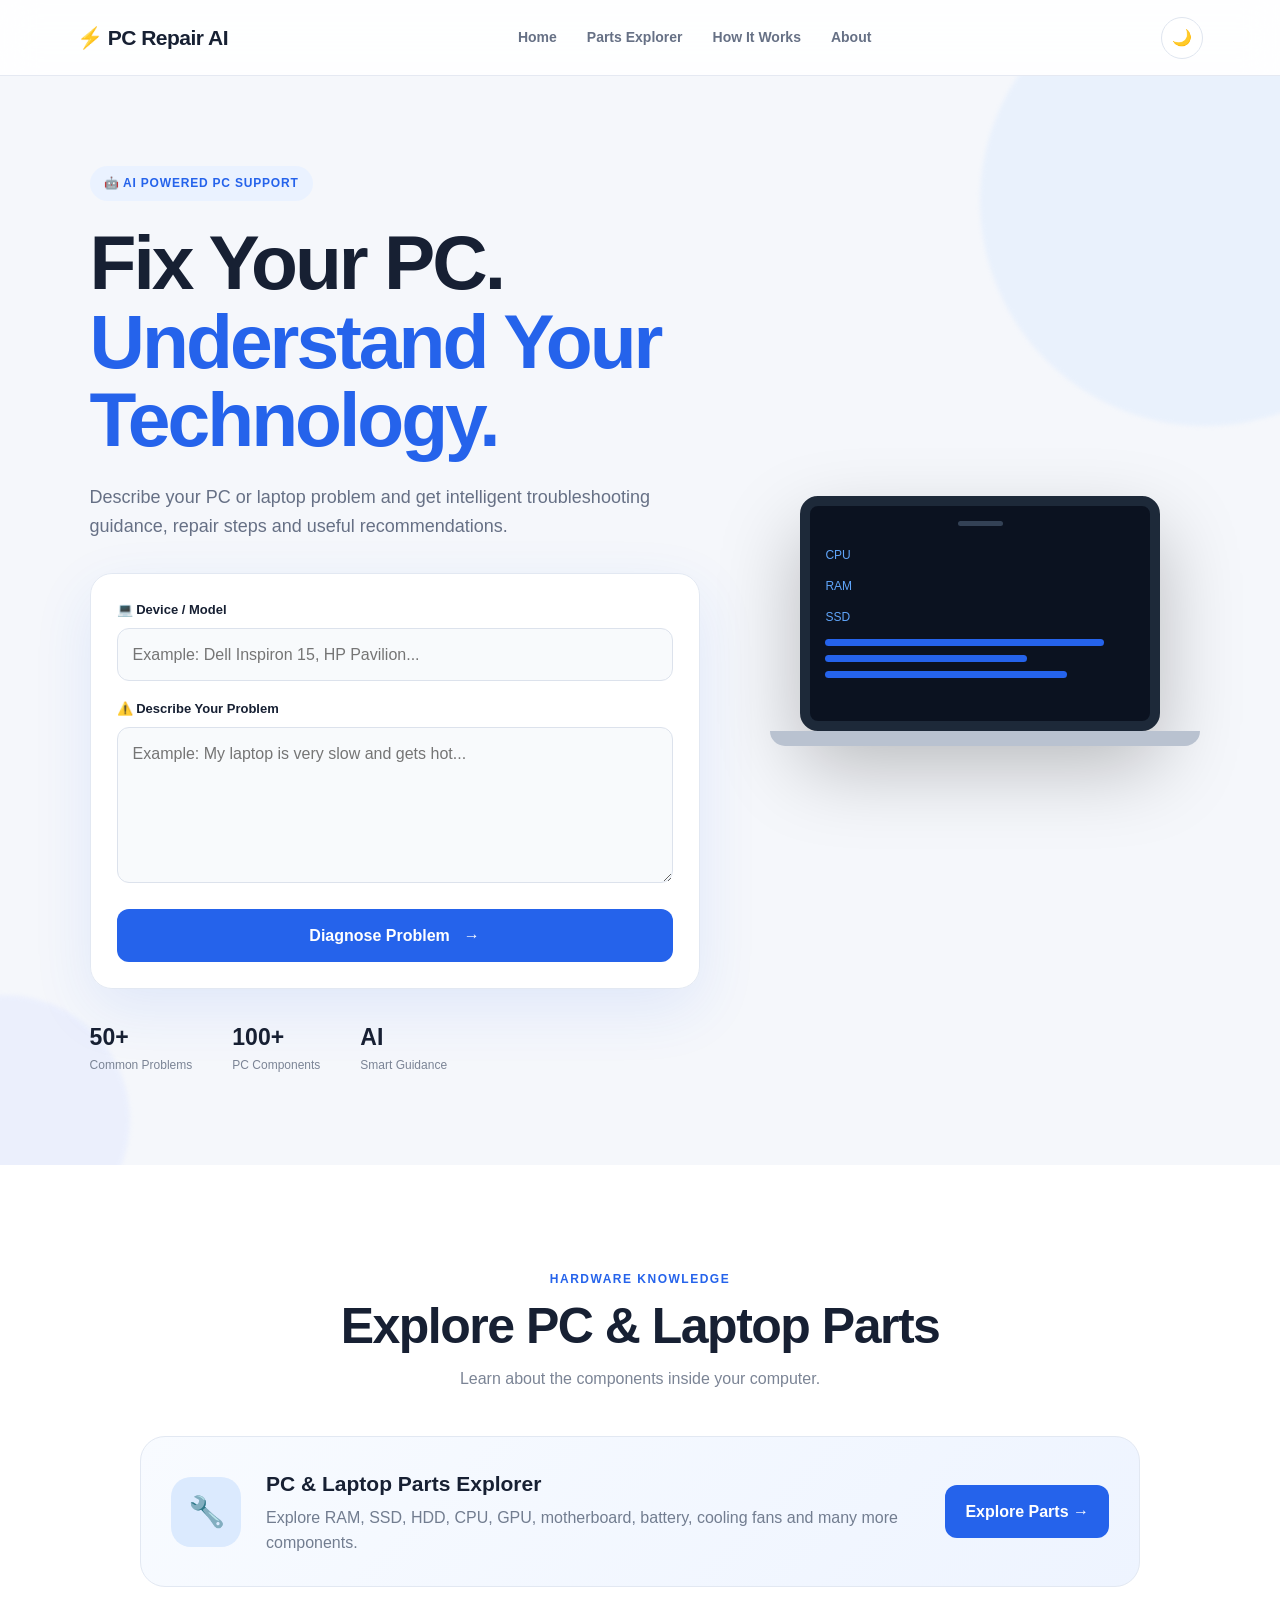
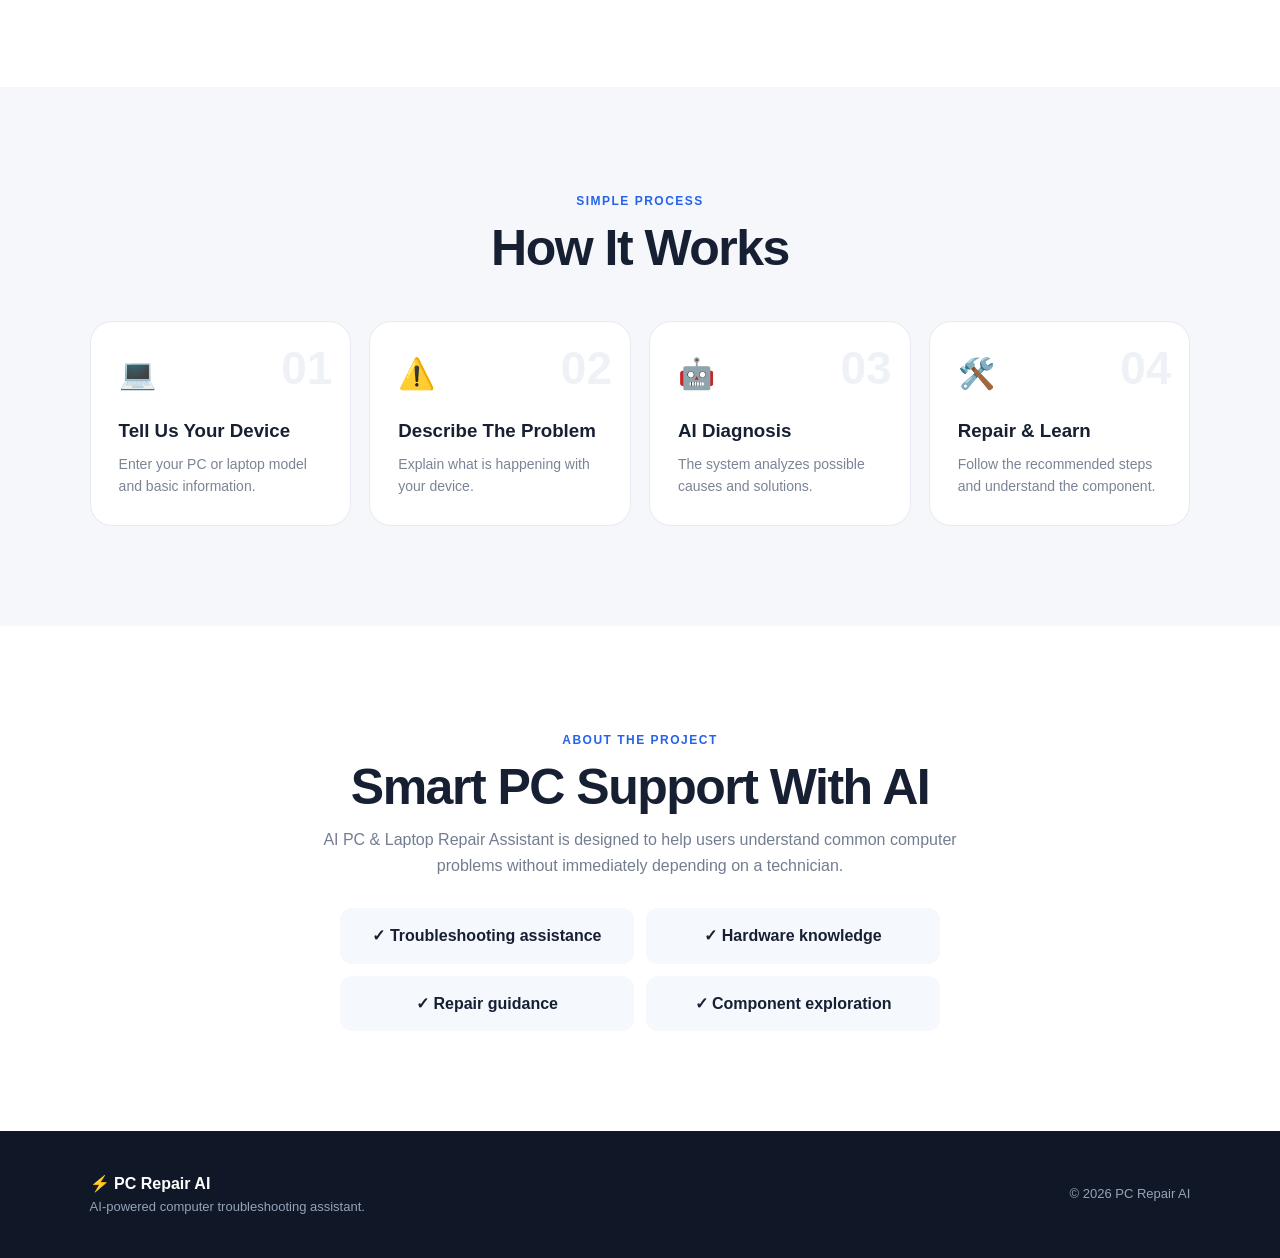
==== commit 3db8b63f: "index.html" ====
--- a/index.html
+++ b/index.html
@@ -1,5 +1,6 @@
 <!DOCTYPE html>
 <html lang="en">
+
 <head>
 <meta charset="UTF-8">
 <meta name="viewport" content="width=device-width, initial-scale=1.0">
@@ -10,7 +11,6 @@
 
 <link rel="stylesheet" href="style.css">
 
-<!-- Google Analytics 4 -->
 <script async src="https://www.googletagmanager.com/gtag/js?id=G-TXNZC0SK5X"></script>
 
 <script>
@@ -26,553 +26,838 @@
     send_page_view: true
 });
 
-if (new URLSearchParams(window.location.search).get("ga_debug") === "1") {
-    gtag("config", "G-TXNZC0SK5X", {
-        debug_mode: true
-    });
+const GA_DEBUG =
+    new URLSearchParams(window.location.search).get("ga_debug") === "1";
+
+function track(eventName, parameters = {}) {
+
+    if (typeof gtag !== "function") {
+        return;
+    }
+
+    const payload = {
+        ...parameters,
+        page_path: window.location.pathname
+    };
+
+    if (GA_DEBUG) {
+        payload.debug_mode = true;
+    }
+
+    gtag("event", eventName, payload);
 }
 
 window.PCRepairAnalytics = {
-    track: function(eventName, params = {}) {
-        try {
-            gtag("event", eventName, params);
-        } catch (error) {
-            console.warn("Analytics error:", error);
-        }
+
+    track,
+
+    pageLoaded() {
+        track("page_loaded", {
+            page_name: document.title
+        });
     },
 
-    pageLoaded: function() {
-        this.track("page_loaded");
-    },
-
-    diagnosisStarted: function() {
-        this.track("ai_diagnosis", {
+    diagnosisStarted() {
+        track("ai_diagnosis", {
             status: "started"
         });
     },
 
-    diagnosisSuccess: function(productCount = 0) {
-        this.track("ai_diagnosis", {
+    diagnosisSuccess(productCount = 0) {
+        track("ai_diagnosis", {
             status: "success",
             product_count: productCount,
             has_products: productCount > 0
         });
     },
 
-    diagnosisValidationError: function() {
-        this.track("ai_diagnosis", {
+    diagnosisValidationError() {
+        track("ai_diagnosis", {
             status: "validation_error"
         });
     },
 
-    diagnosisError: function(errorType = "unknown") {
-        this.track("ai_diagnosis", {
+    diagnosisError(errorType = "unknown") {
+        track("ai_diagnosis", {
             status: "error",
             error_type: errorType
         });
     },
 
-    productClick: function(productName, store, domain) {
-        this.track("product_click", {
-            product_name: productName || "unknown",
-            store: store || "unknown",
-            domain: domain || "unknown"
+    productClick(productName, store, domain) {
+        track("product_click", {
+            product_name: String(productName || "").slice(0, 100),
+            store: String(store || "unknown").slice(0, 50),
+            link_domain: String(domain || "unknown").slice(0, 100)
         });
     },
 
-    partExplorerClick: function() {
-        this.track("parts_explorer_click");
-    },
-
-    healthCheck: function(action) {
-        this.track("pc_health_check", {
-            action: action
+    partExplorerClick() {
+        track("parts_explorer_click", {
+            action: "open"
         });
     },
 
-    themeChange: function(theme) {
-        this.track("theme_change", {
-            theme: theme
+    healthCheck(action = "open") {
+        track("pc_health_check", {
+            action
         });
+    },
+
+    themeChange(theme) {
+        track("theme_change", {
+            theme
+        });
     }
 };
 
-window.PCRepairAnalytics.pageLoaded();
+PCRepairAnalytics.pageLoaded();
+
+const scrollMarks = [25, 50, 75, 90, 100];
+const sentScrollMarks = {};
+
+function checkScrollDepth() {
+
+    const documentElement = document.documentElement;
+
+    const scrollable =
+        documentElement.scrollHeight - window.innerHeight;
+
+    if (scrollable <= 0) {
+        return;
+    }
+
+    const percent = Math.min(
+        100,
+        Math.round(
+            (window.scrollY / scrollable) * 100
+        )
+    );
+
+    scrollMarks.forEach(function(mark) {
+
+        if (
+            percent >= mark &&
+            !sentScrollMarks[mark]
+        ) {
+
+            sentScrollMarks[mark] = true;
+
+            track("scroll_depth", {
+                percent_scrolled: mark
+            });
+        }
+
+    });
+}
+
+window.addEventListener(
+    "scroll",
+    checkScrollDepth,
+    { passive: true }
+);
+
+document.addEventListener(
+    "click",
+    function(event) {
+
+        const element =
+            event.target.closest(
+                "a, button, input[type='submit'], input[type='button'], [role='button']"
+            );
+
+        if (!element) {
+            return;
+        }
+
+        const elementText = (
+            element.innerText ||
+            element.value ||
+            element.getAttribute("aria-label") ||
+            element.getAttribute("title") ||
+            ""
+        )
+        .trim()
+        .replace(/\s+/g, " ")
+        .slice(0, 80);
+
+        track("user_action", {
+            element_type:
+                element.tagName.toLowerCase(),
+
+            element_text:
+                elementText,
+
+            element_id:
+                element.id || ""
+        });
+
+        if (element.id === "themeBtn") {
+
+            const currentTheme =
+                document.body.classList.contains("dark")
+                    ? "dark"
+                    : "light";
+
+            PCRepairAnalytics.themeChange(
+                currentTheme
+            );
+        }
+
+        if (
+            element.id === "healthCheckBtn" ||
+            element.id === "pcHealthCheckBtn" ||
+            element.dataset.analytics === "pc_health_check"
+        ) {
+
+            PCRepairAnalytics.healthCheck("open");
+        }
+
+        if (
+            element.classList.contains(
+                "parts-explorer-link"
+            ) ||
+            (
+                element.tagName.toLowerCase() === "a" &&
+                element.getAttribute("href") === "parts.html"
+            )
+        ) {
+
+            PCRepairAnalytics.partExplorerClick();
+        }
+
+        if (
+            element.classList.contains("product-link") &&
+            !element.classList.contains("disabled-link")
+        ) {
+
+            let domain = "unknown";
+
+            try {
+
+                domain =
+                    new URL(
+                        element.href,
+                        window.location.href
+                    ).hostname;
+
+            } catch(error) {}
+
+            PCRepairAnalytics.productClick(
+                element.dataset.productName || "Unknown Product",
+                element.dataset.productSource || "Unknown Store",
+                domain
+            );
+        }
+
+        if (
+            element.tagName.toLowerCase() === "a" &&
+            element.href
+        ) {
+
+            try {
+
+                const url =
+                    new URL(
+                        element.href,
+                        window.location.href
+                    );
+
+                if (
+                    url.origin !==
+                    window.location.origin
+                ) {
+
+                    track("outbound_click", {
+                        link_domain: url.hostname,
+                        link_path: url.pathname
+                    });
+                }
+
+                if (
+                    url.hostname.includes("youtube.com") ||
+                    url.hostname.includes("youtu.be")
+                ) {
+
+                    track("youtube_click", {
+                        video_domain: url.hostname
+                    });
+                }
+
+            } catch(error) {}
+        }
+
+    },
+    true
+);
+
+document.addEventListener(
+    "submit",
+    function(event) {
+
+        const form = event.target;
+
+        track("form_submit", {
+            form_id: form.id || "",
+            form_name:
+                form.getAttribute("name") || ""
+        });
+
+    },
+    true
+);
+
+document.addEventListener(
+    "change",
+    function(event) {
+
+        const element = event.target;
+
+        if (
+            !element ||
+            !["SELECT", "INPUT", "TEXTAREA"].includes(
+                element.tagName
+            )
+        ) {
+            return;
+        }
+
+        track("form_interaction", {
+            field_type:
+                element.type ||
+                element.tagName.toLowerCase(),
+
+            field_name:
+                element.name ||
+                element.id ||
+                ""
+        });
+
+    },
+    true
+);
+
+function setupSectionTracking() {
+
+    if (
+        typeof IntersectionObserver ===
+        "undefined"
+    ) {
+        return;
+    }
+
+    const observer =
+        new IntersectionObserver(
+            function(entries) {
+
+                entries.forEach(
+                    function(entry) {
+
+                        if (
+                            !entry.isIntersecting
+                        ) {
+                            return;
+                        }
+
+                        const section =
+                            entry.target;
+
+                        if (
+                            section.dataset.analyticsTracked ===
+                            "true"
+                        ) {
+                            return;
+                        }
+
+                        section.dataset.analyticsTracked =
+                            "true";
+
+                        const sectionName =
+                            section.getAttribute(
+                                "data-analytics-section"
+                            ) ||
+                            section.id ||
+                            section.getAttribute(
+                                "aria-label"
+                            ) ||
+                            section.tagName.toLowerCase();
+
+                        track("section_view", {
+                            section_name:
+                                String(sectionName)
+                                    .slice(0, 100)
+                        });
+
+                    }
+                );
+
+            },
+            {
+                threshold: 0.35
+            }
+        );
+
+    document
+        .querySelectorAll(
+            "section, main > div, [data-section]"
+        )
+        .forEach(
+            function(element) {
+                observer.observe(element);
+            }
+        );
+}
+
+if (
+    document.readyState ===
+    "loading"
+) {
+
+    document.addEventListener(
+        "DOMContentLoaded",
+        setupSectionTracking
+    );
+
+} else {
+
+    setupSectionTracking();
+}
+
+window.addEventListener(
+    "error",
+    function() {
+
+        track("javascript_error", {
+            error_type: "window_error"
+        });
+
+    }
+);
+
+window.addEventListener(
+    "unhandledrejection",
+    function() {
+
+        track("javascript_error", {
+            error_type: "promise_rejection"
+        });
+
+    }
+);
+
+window.addEventListener(
+    "load",
+    function() {
+
+        track("page_ready", {
+            page_name: document.title
+        });
+
+    }
+);
 </script>
+
 </head>
 
 <body>
 
 <header class="navbar">
 
-    <div class="nav-container">
-
-        <a href="index.html" class="logo">
-            <span class="logo-icon">⚙️</span>
-            <span>PC Repair AI</span>
-        </a>
-
-        <nav class="nav-links">
-            <a href="index.html" class="active">Home</a>
-            <a href="parts.html" id="partsExplorerLink">Parts Explorer</a>
-            <a href="#how-it-works">How It Works</a>
-            <a href="#about">About</a>
-        </nav>
-
-        <button class="theme-btn" id="themeBtn" type="button" aria-label="Toggle theme">
-            🌙
-        </button>
-
-    </div>
+<a href="index.html" class="logo">
+    ⚡ PC Repair AI
+</a>
+
+<nav>
+
+<a href="index.html">
+    Home
+</a>
+
+<a
+    href="parts.html"
+    class="parts-explorer-link"
+>
+    Parts Explorer
+</a>
+
+<a href="#how">
+    How It Works
+</a>
+
+<a href="#about">
+    About
+</a>
+
+</nav>
+
+<button
+    id="themeBtn"
+    class="theme-btn"
+    type="button"
+    aria-label="Toggle theme"
+>
+    🌙
+</button>
 
 </header>
 
-
 <main>
 
-<section class="hero" id="home">
-
-    <div class="hero-content">
-
-        <div class="hero-badge">
-            🤖 AI-Powered Computer Repair
-        </div>
-
-        <h1>
-            Fix Your PC & Laptop
-            <span>Smarter With AI</span>
-        </h1>
-
-        <p class="hero-description">
-            Describe your computer problem and let AI analyze the issue,
-            identify possible causes, provide repair steps, and recommend
-            useful parts.
-        </p>
-
-
-        <div class="repair-box">
-
-            <div class="repair-box-header">
-                <div>
-                    <h2>🔧 Diagnose Your Problem</h2>
-                    <p>Enter your device and describe what is happening.</p>
-                </div>
-            </div>
-
-
-            <div class="form-group">
-
-                <label for="deviceInput">
-                    Device
-                </label>
-
-                <input
-                    type="text"
-                    id="deviceInput"
-                    placeholder="Example: HP Laptop, Dell PC, Lenovo ThinkPad..."
-                    autocomplete="off"
-                >
-
-            </div>
-
-
-            <div class="form-group">
-
-                <label for="problemInput">
-                    Problem
-                </label>
-
-                <textarea
-                    id="problemInput"
-                    rows="5"
-                    placeholder="Example: My laptop is very slow and storage is almost full..."
-                ></textarea>
-
-            </div>
-
-
-            <button
-                type="button"
-                class="diagnose-btn"
-                id="diagnoseButton"
-            >
-                <span class="button-text">
-                    🔍 Diagnose Problem
-                </span>
-
-                <span class="button-loader" hidden>
-                    <span class="button-spinner"></span>
-                    Analyzing...
-                </span>
-            </button>
-
-
-            <div class="quick-tips">
-
-                <span>💡 Try:</span>
-
-                <button type="button" data-example="Laptop is very slow and freezes frequently">
-                    Slow laptop
-                </button>
-
-                <button type="button" data-example="My PC turns on but there is no display">
-                    No display
-                </button>
-
-                <button type="button" data-example="Laptop becomes very hot and shuts down">
-                    Overheating
-                </button>
-
-                <button type="button" data-example="My computer storage is full">
-                    Storage issue
-                </button>
-
-            </div>
-
-        </div>
-
-
-        <div class="hero-stats">
-
-            <div class="stat">
-                <strong>AI</strong>
-                <span>Diagnosis</span>
-            </div>
-
-            <div class="stat">
-                <strong>24/7</strong>
-                <span>Available</span>
-            </div>
-
-            <div class="stat">
-                <strong>PC</strong>
-                <span>& Laptop</span>
-            </div>
-
-        </div>
-
-    </div>
-
-
-    <div class="hero-visual">
-
-        <div class="orbit orbit-one"></div>
-        <div class="orbit orbit-two"></div>
-
-        <div class="pc-illustration">
-
-            <div class="monitor">
-                <div class="monitor-screen">
-                    <div class="screen-glow">
-                        <span>AI</span>
-                    </div>
-                </div>
-            </div>
-
-            <div class="monitor-stand"></div>
-            <div class="monitor-base"></div>
-
-            <div class="keyboard"></div>
-
-            <div class="floating-chip">⚡</div>
-            <div class="floating-settings">⚙️</div>
-
-        </div>
-
-    </div>
+<section
+    class="hero"
+    data-analytics-section="hero"
+>
+
+<div class="hero-bg-circle circle-one"></div>
+
+<div class="hero-bg-circle circle-two"></div>
+
+<div class="hero-content">
+
+<div class="badge">
+    🤖 AI POWERED PC SUPPORT
+</div>
+
+<h1>
+    Fix Your PC.<br>
+
+    <span>
+        Understand Your Technology.
+    </span>
+</h1>
+
+<p>
+    Describe your PC or laptop problem and get intelligent
+    troubleshooting guidance, repair steps and useful recommendations.
+</p>
+
+<div class="repair-box">
+
+<label for="device">
+    💻 Device / Model
+</label>
+
+<input
+    id="device"
+    type="text"
+    autocomplete="off"
+    placeholder="Example: Dell Inspiron 15, HP Pavilion..."
+>
+
+<label for="problem">
+    ⚠️ Describe Your Problem
+</label>
+
+<textarea
+    id="problem"
+    rows="5"
+    placeholder="Example: My laptop is very slow and gets hot..."
+></textarea>
+
+<button
+    id="diagnoseButton"
+    class="primary-btn"
+    type="button"
+>
+    Diagnose Problem
+    <span>→</span>
+</button>
+
+</div>
+
+<div class="hero-stats">
+
+<div>
+<strong>50+</strong>
+<span>Common Problems</span>
+</div>
+
+<div>
+<strong>100+</strong>
+<span>PC Components</span>
+</div>
+
+<div>
+<strong>AI</strong>
+<span>Smart Guidance</span>
+</div>
+
+</div>
+
+</div>
+
+<div class="floating-pc">
+
+<div class="pc-screen">
+
+<div class="screen-top"></div>
+
+<div class="screen-content">
+
+<span>CPU</span>
+<span>RAM</span>
+<span>SSD</span>
+
+<div class="loading-bars">
+<i></i>
+<i></i>
+<i></i>
+</div>
+
+</div>
+
+</div>
+
+<div class="pc-base"></div>
+
+</div>
 
 </section>
-
 
 <section
     id="resultSection"
     class="result-section hidden"
+    data-analytics-section="ai_diagnosis_result"
 >
 
-    <div class="section-container">
-
-        <div id="resultContainer"></div>
-
-    </div>
+<div class="section-title">
+
+<span>
+    AI ANALYSIS
+</span>
+
+<h2>
+    Your Repair Guide
+</h2>
+
+</div>
+
+<div id="resultContainer"></div>
 
 </section>
 
-
-<section class="parts-preview-section">
-
-    <div class="section-container">
-
-        <div class="section-title">
-
-            <span class="section-badge">
-                🧩 Explore Hardware
-            </span>
-
-            <h2>
-                Explore PC & Laptop Parts
-            </h2>
-
-            <p>
-                Learn about RAM, SSD, CPU, GPU, motherboard,
-                battery, cooling systems and more.
-            </p>
-
-        </div>
-
-
-        <div class="parts-preview-card">
-
-            <div class="parts-preview-content">
-
-                <div class="parts-preview-icon">
-                    🖥️
-                </div>
-
-                <div>
-
-                    <h3>
-                        PC & Laptop Parts Explorer
-                    </h3>
-
-                    <p>
-                        Explore computer components, understand
-                        their functions and find the right hardware
-                        for your system.
-                    </p>
-
-                </div>
-
-            </div>
-
-
-            <a
-                href="parts.html"
-                class="primary-link"
-                id="partsPreviewLink"
-            >
-                Explore Parts →
-            </a>
-
-        </div>
-
-    </div>
+<section
+    class="parts-preview"
+    data-analytics-section="parts_preview"
+>
+
+<div class="section-title">
+
+<span>
+    HARDWARE KNOWLEDGE
+</span>
+
+<h2>
+    Explore PC & Laptop Parts
+</h2>
+
+<p>
+    Learn about the components inside your computer.
+</p>
+
+</div>
+
+<div class="preview-card">
+
+<div class="preview-icon">
+    🔧
+</div>
+
+<div>
+
+<h3>
+    PC & Laptop Parts Explorer
+</h3>
+
+<p>
+    Explore RAM, SSD, HDD, CPU, GPU, motherboard,
+    battery, cooling fans and many more components.
+</p>
+
+</div>
+
+<a
+    href="parts.html"
+    class="preview-button parts-explorer-link"
+>
+    Explore Parts →
+</a>
+
+</div>
 
 </section>
 
-
 <section
-    id="how-it-works"
-    class="info-section"
+    id="how"
+    class="how-section"
+    data-analytics-section="how_it_works"
 >
 
-    <div class="section-container">
-
-        <div class="section-title">
-
-            <span class="section-badge">
-                ⚡ Simple Process
-            </span>
-
-            <h2>
-                How It Works
-            </h2>
-
-            <p>
-                Get a practical diagnosis in three simple steps.
-            </p>
-
-        </div>
-
-
-        <div class="steps-grid">
-
-            <div class="info-card">
-
-                <div class="info-card-number">
-                    01
-                </div>
-
-                <div class="info-card-icon">
-                    📝
-                </div>
-
-                <h3>
-                    Describe
-                </h3>
-
-                <p>
-                    Enter your device name and explain the problem
-                    you are experiencing.
-                </p>
-
-            </div>
-
-
-            <div class="info-card">
-
-                <div class="info-card-number">
-                    02
-                </div>
-
-                <div class="info-card-icon">
-                    🤖
-                </div>
-
-                <h3>
-                    AI Analysis
-                </h3>
-
-                <p>
-                    Our AI analyzes your problem and identifies
-                    possible causes and solutions.
-                </p>
-
-            </div>
-
-
-            <div class="info-card">
-
-                <div class="info-card-number">
-                    03
-                </div>
-
-                <div class="info-card-icon">
-                    🛠️
-                </div>
-
-                <h3>
-                    Repair
-                </h3>
-
-                <p>
-                    Follow the recommended troubleshooting steps
-                    and hardware guidance.
-                </p>
-
-            </div>
-
-        </div>
-
-    </div>
+<div class="section-title">
+
+<span>
+    SIMPLE PROCESS
+</span>
+
+<h2>
+    How It Works
+</h2>
+
+</div>
+
+<div class="how-grid">
+
+<div class="how-card">
+
+<div class="number">
+    01
+</div>
+
+<div class="how-icon">
+    💻
+</div>
+
+<h3>
+    Tell Us Your Device
+</h3>
+
+<p>
+    Enter your PC or laptop model and basic information.
+</p>
+
+</div>
+
+<div class="how-card">
+
+<div class="number">
+    02
+</div>
+
+<div class="how-icon">
+    ⚠️
+</div>
+
+<h3>
+    Describe The Problem
+</h3>
+
+<p>
+    Explain what is happening with your device.
+</p>
+
+</div>
+
+<div class="how-card">
+
+<div class="number">
+    03
+</div>
+
+<div class="how-icon">
+    🤖
+</div>
+
+<h3>
+    AI Diagnosis
+</h3>
+
+<p>
+    The system analyzes possible causes and solutions.
+</p>
+
+</div>
+
+<div class="how-card">
+
+<div class="number">
+    04
+</div>
+
+<div class="how-icon">
+    🛠️
+</div>
+
+<h3>
+    Repair & Learn
+</h3>
+
+<p>
+    Follow the recommended steps and understand the component.
+</p>
+
+</div>
+
+</div>
 
 </section>
-
 
 <section
     id="about"
-    class="info-section about-section"
+    class="about-section"
+    data-analytics-section="about_project"
 >
 
-    <div class="section-container">
-
-        <div class="section-title">
-
-            <span class="section-badge">
-                💻 About
-            </span>
-
-            <h2>
-                AI PC & Laptop Repair Assistant
-            </h2>
-
-            <p>
-                A smart troubleshooting assistant designed to help
-                users understand computer problems and possible
-                solutions.
-            </p>
-
-        </div>
-
-
-        <div class="about-grid">
-
-            <div class="about-card">
-                <span>🤖</span>
-                <h3>AI Diagnosis</h3>
-                <p>
-                    Analyze computer symptoms and identify possible
-                    causes.
-                </p>
-            </div>
-
-            <div class="about-card">
-                <span>🔧</span>
-                <h3>Repair Guidance</h3>
-                <p>
-                    Get structured troubleshooting and repair steps.
-                </p>
-            </div>
-
-            <div class="about-card">
-                <span>🧩</span>
-                <h3>Hardware Guidance</h3>
-                <p>
-                    Understand which computer components may be
-                    useful for your problem.
-                </p>
-            </div>
-
-        </div>
-
-    </div>
+<div class="about-content">
+
+<span>
+    ABOUT THE PROJECT
+</span>
+
+<h2>
+    Smart PC Support With AI
+</h2>
+
+<p>
+    AI PC & Laptop Repair Assistant is designed to help users
+    understand common computer problems without immediately
+    depending on a technician.
+</p>
+
+<div class="about-points">
+
+<div>
+    ✓ Troubleshooting assistance
+</div>
+
+<div>
+    ✓ Hardware knowledge
+</div>
+
+<div>
+    ✓ Repair guidance
+</div>
+
+<div>
+    ✓ Component exploration
+</div>
+
+</div>
+
+</div>
 
 </section>
 
 </main>
 
-
-<footer class="footer">
-
-    <div class="footer-container">
-
-        <div class="footer-brand">
-
-            <div class="logo">
-                <span class="logo-icon">⚙️</span>
-                <span>PC Repair AI</span>
-            </div>
-
-            <p>
-                Intelligent computer troubleshooting and hardware
-                guidance.
-            </p>
-
-        </div>
-
-
-        <div class="footer-links">
-
-            <a href="index.html">
-                Home
-            </a>
-
-            <a href="parts.html">
-                Parts Explorer
-            </a>
-
-            <a href="#how-it-works">
-                How It Works
-            </a>
-
-            <a href="#about">
-                About
-            </a>
-
-        </div>
-
-    </div>
-
-
-    <div class="footer-bottom">
-
-        <p>
-            © 2026 PC Repair AI. Built for smarter troubleshooting.
-        </p>
-
-    </div>
+<footer>
+
+<div>
+
+<strong>
+    ⚡ PC Repair AI
+</strong>
+
+<p>
+    AI-powered computer troubleshooting assistant.
+</p>
+
+</div>
+
+<span>
+    © 2026 PC Repair AI
+</span>
 
 </footer>
-
 
 <button
     id="topBtn"
@@ -583,655 +868,642 @@
     ↑
 </button>
 
-
 <script>
 
-"use strict";
-
-
-const API_URL = "https://pc-repair-ai.onrender.com";
-
-
-const themeBtn = document.getElementById("themeBtn");
-const topBtn = document.getElementById("topBtn");
-const diagnoseButton = document.getElementById("diagnoseButton");
-const resultSection = document.getElementById("resultSection");
-const resultContainer = document.getElementById("resultContainer");
-const deviceInput = document.getElementById("deviceInput");
-const problemInput = document.getElementById("problemInput");
-
-
-/* ================================
-   THEME
-================================ */
-
-function applyTheme(theme) {
-
-    if (theme === "dark") {
+const API_URL =
+    "https://pc-repair-ai.onrender.com";
+
+const themeBtn =
+    document.getElementById("themeBtn");
+
+const topBtn =
+    document.getElementById("topBtn");
+
+const diagnoseButton =
+    document.getElementById("diagnoseButton");
+
+const resultSection =
+    document.getElementById("resultSection");
+
+const resultContainer =
+    document.getElementById("resultContainer");
+
+const deviceInput =
+    document.getElementById("device");
+
+const problemInput =
+    document.getElementById("problem");
+
+
+function applyTheme() {
+
+    const savedTheme =
+        localStorage.getItem("theme");
+
+    if (savedTheme === "dark") {
 
         document.body.classList.add("dark");
 
-        if (themeBtn) {
-            themeBtn.textContent = "☀️";
+        themeBtn.textContent = "☀️";
+
+    } else {
+
+        document.body.classList.remove("dark");
+
+        themeBtn.textContent = "🌙";
+
+    }
+}
+
+applyTheme();
+
+
+themeBtn.addEventListener(
+    "click",
+    function() {
+
+        document.body.classList.toggle("dark");
+
+        const isDark =
+            document.body.classList.contains("dark");
+
+        const theme =
+            isDark
+                ? "dark"
+                : "light";
+
+        themeBtn.textContent =
+            isDark
+                ? "☀️"
+                : "🌙";
+
+        localStorage.setItem(
+            "theme",
+            theme
+        );
+
+        PCRepairAnalytics.themeChange(
+            theme
+        );
+
+    }
+);
+
+
+window.addEventListener(
+    "scroll",
+    function() {
+
+        if (window.scrollY > 400) {
+
+            topBtn.classList.add("show");
+
+        } else {
+
+            topBtn.classList.remove("show");
+
         }
 
-    } else {
-
-        document.body.classList.remove("dark");
-
-        if (themeBtn) {
-            themeBtn.textContent = "🌙";
-        }
-    }
-}
-
-
-const savedTheme = localStorage.getItem("pc_repair_theme") || "light";
-
-applyTheme(savedTheme);
-
-
-if (themeBtn) {
-
-    themeBtn.addEventListener("click", function() {
-
-        const isDark = document.body.classList.contains("dark");
-
-        const newTheme = isDark ? "light" : "dark";
-
-        localStorage.setItem("pc_repair_theme", newTheme);
-
-        applyTheme(newTheme);
-
-        if (window.PCRepairAnalytics) {
-            window.PCRepairAnalytics.themeChange(newTheme);
-        }
-
-    });
-
-}
-
-
-/* ================================
-   BACK TO TOP
-================================ */
-
-window.addEventListener("scroll", function() {
-
-    if (!topBtn) {
-        return;
-    }
-
-    if (window.scrollY > 500) {
-        topBtn.classList.add("show");
-    } else {
-        topBtn.classList.remove("show");
-    }
-
-});
-
-
-if (topBtn) {
-
-    topBtn.addEventListener("click", function() {
+    }
+);
+
+
+topBtn.addEventListener(
+    "click",
+    function() {
 
         window.scrollTo({
             top: 0,
             behavior: "smooth"
         });
 
-    });
-
-}
-
-
-/* ================================
-   SMOOTH LINKS
-================================ */
-
-document.querySelectorAll('a[href^="#"]').forEach(function(link) {
-
-    link.addEventListener("click", function(event) {
-
-        const targetId = this.getAttribute("href");
-
-        if (!targetId || targetId === "#") {
+    }
+);
+
+
+document
+    .querySelectorAll('a[href^="#"]')
+    .forEach(
+        function(link) {
+
+            link.addEventListener(
+                "click",
+                function(event) {
+
+                    const targetId =
+                        link.getAttribute("href");
+
+                    if (
+                        !targetId ||
+                        targetId === "#"
+                    ) {
+                        return;
+                    }
+
+                    const target =
+                        document.querySelector(
+                            targetId
+                        );
+
+                    if (target) {
+
+                        event.preventDefault();
+
+                        target.scrollIntoView({
+                            behavior: "smooth",
+                            block: "start"
+                        });
+
+                    }
+
+                }
+            );
+
+        }
+    );
+
+
+deviceInput.addEventListener(
+    "keydown",
+    function(event) {
+
+        if (event.key === "Enter") {
+
+            event.preventDefault();
+
+            problemInput.focus();
+
+        }
+
+    }
+);
+
+
+problemInput.addEventListener(
+    "keydown",
+    function(event) {
+
+        if (
+            event.ctrlKey &&
+            event.key === "Enter"
+        ) {
+
+            event.preventDefault();
+
+            diagnoseButton.click();
+
+        }
+
+    }
+);
+
+
+diagnoseButton.addEventListener(
+    "click",
+    async function() {
+
+        const device =
+            deviceInput.value.trim();
+
+        const problem =
+            problemInput.value.trim();
+
+
+        if (!device) {
+
+            PCRepairAnalytics.diagnosisValidationError();
+
+            showResult(
+                "Please enter your PC or laptop device model."
+            );
+
+            deviceInput.focus();
+
             return;
         }
 
-        const target = document.querySelector(targetId);
-
-        if (!target) {
+
+        if (!problem) {
+
+            PCRepairAnalytics.diagnosisValidationError();
+
+            showResult(
+                "Please describe the problem with your PC or laptop."
+            );
+
+            problemInput.focus();
+
             return;
         }
 
-        event.preventDefault();
-
-        target.scrollIntoView({
+
+        setLoadingState(true);
+
+        resultSection.classList.remove(
+            "hidden"
+        );
+
+        resultContainer.innerHTML = `
+
+            <div class="ai-loading">
+
+                <div class="ai-spinner"></div>
+
+                <h3>
+                    AI is analyzing your problem...
+                </h3>
+
+                <p>
+                    Checking possible causes,
+                    diagnosis steps and repair solutions.
+                </p>
+
+                <div class="loading-status">
+
+                    <span></span>
+
+                    Analyzing hardware symptoms...
+
+                </div>
+
+            </div>
+
+        `;
+
+        resultSection.scrollIntoView({
             behavior: "smooth",
             block: "start"
         });
 
-    });
-
-});
-
-
-/* ================================
-   PARTS EXPLORER ANALYTICS
-================================ */
-
-document.querySelectorAll(
-    "#partsExplorerLink, #partsPreviewLink"
-).forEach(function(link) {
-
-    link.addEventListener("click", function() {
-
-        if (window.PCRepairAnalytics) {
-            window.PCRepairAnalytics.partExplorerClick();
+
+        PCRepairAnalytics.diagnosisStarted();
+
+
+        try {
+
+            const response =
+                await fetch(
+                    `${API_URL}/diagnose`,
+                    {
+                        method: "POST",
+
+                        headers: {
+                            "Content-Type":
+                                "application/json",
+
+                            "Accept":
+                                "application/json"
+                        },
+
+                        body: JSON.stringify({
+                            device,
+                            problem
+                        })
+                    }
+                );
+
+
+            const contentType =
+                response.headers.get(
+                    "content-type"
+                ) || "";
+
+
+            let data;
+
+
+            if (
+                contentType.includes(
+                    "application/json"
+                )
+            ) {
+
+                data =
+                    await response.json();
+
+            } else {
+
+                const text =
+                    await response.text();
+
+                throw new Error(
+                    text ||
+                    "The server returned an invalid response."
+                );
+
+            }
+
+
+            console.log(
+                "Diagnosis API response:",
+                data
+            );
+
+
+            if (!response.ok) {
+
+                const serverMessage =
+                    data?.detail ||
+                    data?.message ||
+                    data?.error ||
+                    "The diagnosis server returned an error.";
+
+                throw new Error(
+                    getText(serverMessage)
+                );
+            }
+
+
+            if (
+                !data ||
+                typeof data !== "object"
+            ) {
+
+                throw new Error(
+                    "The server returned empty or invalid diagnosis data."
+                );
+            }
+
+
+            if (
+                data.error &&
+                !data.diagnosis
+            ) {
+
+                throw new Error(
+                    getText(data.error)
+                );
+            }
+
+
+            resultContainer.innerHTML =
+                renderDiagnosis(
+                    data,
+                    device,
+                    problem
+                );
+
+
+            const productCount =
+                countProducts(
+                    data.products
+                );
+
+
+            PCRepairAnalytics.diagnosisSuccess(
+                productCount
+            );
+
+
+        } catch(error) {
+
+            console.error(
+                "Diagnosis error:",
+                error
+            );
+
+
+            PCRepairAnalytics.diagnosisError(
+                getErrorType(error)
+            );
+
+
+            renderConnectionError(
+                error
+            );
+
+
+        } finally {
+
+            setLoadingState(false);
+
         }
 
-    });
-
-});
-
-
-/* ================================
-   QUICK EXAMPLES
-================================ */
-
-document.querySelectorAll("[data-example]").forEach(function(button) {
-
-    button.addEventListener("click", function() {
-
-        const example = this.getAttribute("data-example");
-
-        problemInput.value = example;
-
-        problemInput.focus();
-
-    });
-
-});
-
-
-/* ================================
-   KEYBOARD
-================================ */
-
-if (deviceInput) {
-
-    deviceInput.addEventListener("keydown", function(event) {
-
-        if (event.key === "Enter") {
-
-            event.preventDefault();
-
-            problemInput.focus();
-
-        }
-
-    });
+    }
+);
+
+
+function setLoadingState(
+    isLoading
+) {
+
+    diagnoseButton.disabled =
+        isLoading;
+
+    if (isLoading) {
+
+        diagnoseButton.innerHTML = `
+            Analyzing
+            <span class="button-loader"></span>
+        `;
+
+    } else {
+
+        diagnoseButton.innerHTML = `
+            Diagnose Problem
+            <span>→</span>
+        `;
+
+    }
 
 }
 
 
-if (problemInput) {
-
-    problemInput.addEventListener("keydown", function(event) {
-
-        if (
-            event.key === "Enter" &&
-            event.ctrlKey
-        ) {
-
-            event.preventDefault();
-
-            diagnose();
-
-        }
-
-    });
-
+function getErrorType(error) {
+
+    const message =
+        error?.message
+            ? error.message.toLowerCase()
+            : "";
+
+    if (
+        message.includes("failed to fetch") ||
+        message.includes("networkerror") ||
+        message.includes("cors")
+    ) {
+
+        return "network_error";
+
+    }
+
+    if (
+        message.includes("server") ||
+        message.includes("500") ||
+        message.includes("502") ||
+        message.includes("503")
+    ) {
+
+        return "server_error";
+
+    }
+
+    if (
+        message.includes("invalid")
+    ) {
+
+        return "invalid_response";
+
+    }
+
+    return "unknown_error";
 }
 
 
-/* ================================
-   SAFE VALUE CONVERTER
-================================ */
-
-function safeString(value, fallback = "") {
+function countProducts(groups) {
+
+    if (!Array.isArray(groups)) {
+        return 0;
+    }
+
+    return groups.reduce(
+        function(total, group) {
+
+            if (
+                !group ||
+                typeof group !== "object"
+            ) {
+
+                return total;
+
+            }
+
+            if (
+                Array.isArray(group.products)
+            ) {
+
+                return total +
+                    group.products.length;
+
+            }
+
+            if (
+                Array.isArray(group.items)
+            ) {
+
+                return total +
+                    group.items.length;
+
+            }
+
+            return total;
+
+        },
+        0
+    );
+}
+
+
+function cleanAIText(value) {
 
     if (
         value === null ||
         value === undefined
     ) {
-        return fallback;
-    }
-
-
-    if (typeof value === "string") {
-        return value;
-    }
-
+
+        return "";
+    }
+
+    let text =
+        String(value);
+
+    text =
+        text.replace(
+            /```[a-zA-Z0-9_-]*\s*/g,
+            ""
+        );
+
+    text =
+        text.replace(
+            /```/g,
+            ""
+        );
+
+    text =
+        text.replace(
+            /\*\*(.*?)\*\*/g,
+            "$1"
+        );
+
+    text =
+        text.replace(
+            /__(.*?)__/g,
+            "$1"
+        );
+
+    text =
+        text.replace(
+            /`([^`]*)`/g,
+            "$1"
+        );
+
+    text =
+        text.replace(
+            /\r\n/g,
+            "\n"
+        );
+
+    text =
+        text.replace(
+            /\n{3,}/g,
+            "\n\n"
+        );
+
+    return text.trim();
+}
+
+
+function escapeHTML(value) {
 
     if (
-        typeof value === "number" ||
-        typeof value === "boolean"
+        value === null ||
+        value === undefined
     ) {
-        return String(value);
-    }
-
-
-    if (Array.isArray(value)) {
-
-        return value
-            .map(function(item) {
-                return safeString(item);
-            })
-            .filter(Boolean)
-            .join(", ");
-
-    }
-
-
-    if (typeof value === "object") {
-
-        if (value.text !== undefined) {
-            return safeString(value.text);
-        }
-
-        if (value.description !== undefined) {
-            return safeString(value.description);
-        }
-
-        if (value.name !== undefined) {
-            return safeString(value.name);
-        }
-
-        if (value.title !== undefined) {
-            return safeString(value.title);
-        }
-
-        if (value.message !== undefined) {
-            return safeString(value.message);
-        }
-
-        if (value.value !== undefined) {
-            return safeString(value.value);
-        }
-
-        try {
-
-            return Object.values(value)
-                .map(function(item) {
-                    return safeString(item);
-                })
-                .filter(Boolean)
-                .join(" ");
-
-        } catch (error) {
-
-            return fallback;
-        }
-    }
-
-
-    return fallback;
-}
-
-
-/* ================================
-   GET FIELD
-================================ */
-
-function getField(object, names, fallback = "") {
-
-    if (!object || typeof object !== "object") {
-        return fallback;
-    }
-
-    for (const name of names) {
-
-        if (
-            object[name] !== undefined &&
-            object[name] !== null
-        ) {
-
-            return object[name];
-
-        }
-
-    }
-
-    return fallback;
-}
-
-
-/* ================================
-   ARRAY NORMALIZER
-================================ */
-
-function toArray(value) {
-
-    if (value === null || value === undefined) {
-        return [];
-    }
-
-    if (Array.isArray(value)) {
-        return value;
-    }
-
-    return [value];
-}
-
-
-/* ================================
-   HTML ESCAPE
-================================ */
-
-function escapeHTML(value) {
-
-    const text = safeString(value);
-
-    return text
+
+        return "";
+    }
+
+    return String(value)
         .replace(/&/g, "&amp;")
         .replace(/</g, "&lt;")
         .replace(/>/g, "&gt;")
         .replace(/"/g, "&quot;")
         .replace(/'/g, "&#039;");
-
 }
 
 
-/* ================================
-   URL NORMALIZER
-================================ */
-
-function normalizeUrl(value) {
-
-    const url = safeString(value).trim();
-
-    if (!url) {
+function getArray(value) {
+
+    return Array.isArray(value)
+        ? value
+        : [];
+}
+
+
+function getText(value) {
+
+    if (
+        value === null ||
+        value === undefined
+    ) {
+
         return "";
     }
 
 
     if (
-        url === "#" ||
-        url.toLowerCase() === "n/a" ||
-        url.toLowerCase() === "na" ||
-        url.toLowerCase() === "none" ||
-        url.toLowerCase() === "null" ||
-        url.toLowerCase().includes("unavailable")
+        typeof value === "string"
     ) {
 
-        return "";
-
+        return cleanAIText(value);
     }
 
 
     if (
-        url.startsWith("http://") ||
-        url.startsWith("https://")
+        typeof value === "number" ||
+        typeof value === "boolean"
     ) {
 
-        return url;
-
-    }
-
-
-    if (url.startsWith("www.")) {
-
-        return "https://" + url;
-
-    }
-
-
-    return "";
-
-}
-
-
-/* ================================
-   STORE NAME
-================================ */
-
-function getStoreName(product, url) {
-
-    const store = getField(
-        product,
-        [
-            "store",
-            "source",
-            "seller",
-            "retailer",
-            "merchant",
-            "site",
-            "website"
-        ],
-        ""
-    );
-
-
-    const storeText = safeString(store).trim();
-
-    if (storeText) {
-        return storeText;
-    }
-
-
-    try {
-
-        if (url) {
-
-            const hostname = new URL(url).hostname
-                .replace(/^www\./, "");
-
-            return hostname;
-
-        }
-
-    } catch (error) {}
-
-    return "Product Store";
-}
-
-
-/* ================================
-   PRODUCT NORMALIZER
-================================ */
-
-function normalizeProduct(product) {
-
-    if (!product) {
-        return null;
-    }
-
-
-    if (typeof product === "string") {
-
-        return {
-            name: product,
-            price: "",
-            rating: "",
-            url: "",
-            image: "",
-            store: "Product Store"
-        };
-
-    }
-
-
-    if (typeof product !== "object") {
-        return null;
-    }
-
-
-    const url = normalizeUrl(
-        getField(
-            product,
-            [
-                "url",
-                "link",
-                "product_url",
-                "product_link",
-                "buy_url",
-                "purchase_url",
-                "href"
-            ],
-            ""
-        )
-    );
-
-
-    const name = safeString(
-        getField(
-            product,
-            [
-                "name",
-                "title",
-                "product_name",
-                "productTitle",
-                "part_name"
-            ],
-            ""
-        )
-    ).trim();
-
-
-    const price = safeString(
-        getField(
-            product,
-            [
-                "price",
-                "cost",
-                "amount",
-                "display_price"
-            ],
-            ""
-        )
-    ).trim();
-
-
-    const rating = safeString(
-        getField(
-            product,
-            [
-                "rating",
-                "stars",
-                "review_rating"
-            ],
-            ""
-        )
-    ).trim();
-
-
-    const image = normalizeUrl(
-        getField(
-            product,
-            [
-                "image",
-                "image_url",
-                "thumbnail",
-                "thumbnail_url",
-                "photo"
-            ],
-            ""
-        )
-    );
-
-
-    const store = getStoreName(product, url);
-
-
-    return {
-        name: name || "Recommended Part",
-        price: price,
-        rating: rating,
-        url: url,
-        image: image,
-        store: store
-    };
-
-}
-
-
-/* ================================
-   PRODUCT COLLECTION
-================================ */
-
-function extractProducts(data) {
-
-    if (!data || typeof data !== "object") {
-        return [];
-    }
-
-
-    let rawProducts =
-        getField(
-            data,
-            [
-                "products",
-                "product_recommendations",
-                "recommendations",
-                "recommended_products",
-                "shopping_results",
-                "items"
-            ],
-            []
-        );
-
-
-    if (
-        rawProducts &&
-        typeof rawProducts === "object" &&
-        !Array.isArray(rawProducts)
-    ) {
-
-        const groups = Object.values(rawProducts);
-
-        if (
-            groups.length &&
-            groups.every(function(item) {
-                return Array.isArray(item);
-            })
-        ) {
-
-            rawProducts = groups.flat();
-
-        } else {
-
-            rawProducts = [rawProducts];
-
-        }
-
-    }
-
-
-    const products = toArray(rawProducts)
-        .map(normalizeProduct)
-        .filter(Boolean);
-
-
-    return products;
-
-}
-
-
-/* ================================
-   TEXT NORMALIZER
-================================ */
-
-function normalizeText(value) {
-
-    if (value === null || value === undefined) {
-        return "";
-    }
-
-
-    if (typeof value === "string") {
-        return value.trim();
+        return String(value);
     }
 
 
@@ -1239,39 +1511,56 @@
 
         return value
             .map(function(item) {
-                return normalizeText(item);
+
+                return getText(item);
+
             })
             .filter(Boolean)
-            .join("\n");
-
-    }
-
-
-    if (typeof value === "object") {
+            .join(", ");
+    }
+
+
+    if (
+        typeof value === "object"
+    ) {
 
         const preferredFields = [
+
             "text",
             "description",
             "summary",
             "message",
-            "diagnosis",
             "content",
             "value",
-            "answer"
+            "answer",
+            "name",
+            "title",
+            "details",
+            "cause",
+            "instruction",
+            "reason"
+
         ];
 
 
-        for (const field of preferredFields) {
+        for (
+            const field of preferredFields
+        ) {
 
             if (
                 value[field] !== undefined &&
                 value[field] !== null
             ) {
 
-                const result = normalizeText(value[field]);
-
-                if (result) {
-                    return result;
+                const text =
+                    getText(
+                        value[field]
+                    );
+
+                if (text) {
+
+                    return text;
+
                 }
 
             }
@@ -1281,338 +1570,174 @@
 
         return Object.values(value)
             .map(function(item) {
-                return normalizeText(item);
+
+                return getText(item);
+
             })
             .filter(Boolean)
-            .join("\n");
-
-    }
-
-
-    return String(value);
+            .join(" ");
+    }
+
+
+    return cleanAIText(value);
 }
 
 
-/* ================================
-   CLEAN AI TEXT
-================================ */
-
-function cleanAIText(value) {
-
-    let text = normalizeText(value);
-
-    text = text.replace(/\r\n/g, "\n");
-
-    text = text.replace(
-        /^\s*(AI DIAGNOSIS|Diagnosis)\s*:?\s*/i,
-        ""
-    );
-
-    return text.trim();
-
+function normalizeUrl(url) {
+
+    if (!url) {
+        return "";
+    }
+
+
+    if (
+        typeof url === "object"
+    ) {
+
+        url =
+            url.url ||
+            url.link ||
+            url.href ||
+            url.product_url ||
+            url.product_link ||
+            "";
+
+    }
+
+
+    let value =
+        String(url).trim();
+
+
+    if (!value) {
+        return "";
+    }
+
+
+    const markdownMatch =
+        value.match(
+            /\]\((.*?)\)/
+        );
+
+
+    if (markdownMatch) {
+
+        value =
+            markdownMatch[1];
+
+    }
+
+
+    const htmlMatch =
+        value.match(
+            /href=["']([^"']+)["']/i
+        );
+
+
+    if (htmlMatch) {
+
+        value =
+            htmlMatch[1];
+
+    }
+
+
+    value =
+        value
+            .replace(/\\:/g, ":")
+            .replace(/\\&/g, "&")
+            .replace(/\\=/g, "=")
+            .replace(/\\\?/g, "?")
+            .replace(/\\\//g, "/")
+            .replace(/&amp;/g, "&")
+            .replace(/^["']|["']$/g, "");
+
+
+    if (
+        value.startsWith("//")
+    ) {
+
+        value =
+            "https:" + value;
+
+    }
+
+
+    if (
+        !value.startsWith("http://") &&
+        !value.startsWith("https://")
+    ) {
+
+        return "";
+    }
+
+
+    return value;
 }
 
 
-/* ================================
-   LOADING STATE
-================================ */
-
-function setLoadingState(isLoading) {
-
-    if (!diagnoseButton) {
-        return;
-    }
-
-
-    const buttonText =
-        diagnoseButton.querySelector(".button-text");
-
-    const loader =
-        diagnoseButton.querySelector(".button-loader");
-
-
-    diagnoseButton.disabled = isLoading;
-
-
-    if (buttonText) {
-        buttonText.hidden = isLoading;
-    }
-
-
-    if (loader) {
-        loader.hidden = !isLoading;
-    }
-
+function getDiagnosisObject(data) {
+
+    if (
+        data &&
+        typeof data.diagnosis === "object" &&
+        !Array.isArray(data.diagnosis)
+    ) {
+
+        return data.diagnosis;
+
+    }
+
+
+    if (
+        data &&
+        typeof data.result === "object" &&
+        !Array.isArray(data.result)
+    ) {
+
+        return data.result;
+
+    }
+
+
+    return {};
 }
 
 
-/* ================================
-   ERROR TYPE
-================================ */
-
-function getErrorType(error) {
-
-    const message =
-        error && error.message
-            ? error.message.toLowerCase()
-            : "";
-
+function getField(
+    object,
+    fields,
+    fallback = ""
+) {
 
     if (
-        message.includes("failed to fetch") ||
-        message.includes("network") ||
-        message.includes("fetch")
+        !object ||
+        typeof object !== "object"
     ) {
 
-        return "network";
-
-    }
-
-
-    if (message.includes("timeout")) {
-        return "timeout";
-    }
-
-
-    if (message.includes("500")) {
-        return "server";
-    }
-
-
-    return "unknown";
-
+        return fallback;
+    }
+
+
+    for (
+        const field of fields
+    ) {
+
+        if (
+            object[field] !== undefined &&
+            object[field] !== null &&
+            object[field] !== ""
+        ) {
+
+            return object[field];
+
+        }
+    }
+
+
+    return fallback;
 }
 
-
-/* ================================
-   DIAGNOSIS
-================================ */
-
-async function diagnose() {
-
-    const device =
-        deviceInput.value.trim();
-
-    const problem =
-        problemInput.value.trim();
-
-
-    if (!device || !problem) {
-
-        showValidationError();
-
-        if (window.PCRepairAnalytics) {
-            window.PCRepairAnalytics.diagnosisValidationError();
-        }
-
-        return;
-    }
-
-
-    setLoadingState(true);
-
-    showLoading();
-
-
-    if (window.PCRepairAnalytics) {
-        window.PCRepairAnalytics.diagnosisStarted();
-    }
-
-
-    try {
-
-        const response = await fetch(
-            API_URL + "/diagnose",
-            {
-                method: "POST",
-
-                headers: {
-                    "Content-Type": "application/json"
-                },
-
-                body: JSON.stringify({
-                    device: device,
-                    problem: problem
-                })
-            }
-        );
-
-
-        const rawText = await response.text();
-
-
-        let data;
-
-
-        try {
-
-            data = rawText
-                ? JSON.parse(rawText)
-                : {};
-
-        } catch (jsonError) {
-
-            throw new Error(
-                "Server returned an invalid response."
-            );
-
-        }
-
-
-        if (!response.ok) {
-
-            const serverMessage =
-                cleanAIText(
-                    getField(
-                        data,
-                        [
-                            "detail",
-                            "message",
-                            "error"
-                        ],
-                        ""
-                    )
-                );
-
-
-            throw new Error(
-                serverMessage ||
-                "The AI server returned an error."
-            );
-
-        }
-
-
-        renderDiagnosis(
-            data,
-            device,
-            problem
-        );
-
-
-        const productCount =
-            extractProducts(data).length;
-
-
-        if (window.PCRepairAnalytics) {
-            window.PCRepairAnalytics.diagnosisSuccess(
-                productCount
-            );
-        }
-
-
-    } catch (error) {
-
-        console.error("Diagnosis error:", error);
-
-        renderConnectionError(error);
-
-
-        if (window.PCRepairAnalytics) {
-
-            window.PCRepairAnalytics.diagnosisError(
-                getErrorType(error)
-            );
-
-        }
-
-    } finally {
-
-        setLoadingState(false);
-
-    }
-
-}
-
-
-/* ================================
-   DIAGNOSE BUTTON
-================================ */
-
-if (diagnoseButton) {
-
-    diagnoseButton.addEventListener(
-        "click",
-        diagnose
-    );
-
-}
-
-
-/* ================================
-   SHOW LOADING
-================================ */
-
-function showLoading() {
-
-    resultSection.classList.remove("hidden");
-
-    resultContainer.innerHTML = `
-        <div class="ai-result-card ai-loading">
-
-            <div class="ai-spinner"></div>
-
-            <h3>Analyzing Your Problem...</h3>
-
-            <p>
-                AI is checking possible causes,
-                repair steps and hardware recommendations.
-            </p>
-
-            <div class="loading-status">
-                Please wait...
-            </div>
-
-        </div>
-    `;
-
-
-    resultSection.scrollIntoView({
-        behavior: "smooth",
-        block: "start"
-    });
-
-}
-
-
-/* ================================
-   VALIDATION ERROR
-================================ */
-
-function showValidationError() {
-
-    resultSection.classList.remove("hidden");
-
-
-    resultContainer.innerHTML = `
-        <div class="error-card">
-
-            <div class="error-icon">
-                ⚠️
-            </div>
-
-            <h3>Missing Information</h3>
-
-            <p>
-                Please enter both your device and the problem
-                before starting the diagnosis.
-            </p>
-
-        </div>
-    `;
-
-
-    resultSection.scrollIntoView({
-        behavior: "smooth",
-        block: "start"
-    });
-
-}
-
-
-/* ================================
-   RENDER DIAGNOSIS
-================================ */
 
 function renderDiagnosis(
     data,
@@ -1620,78 +1745,72 @@
     problem
 ) {
 
-    console.log("AI API Response:", data);
-
-
-    const diagnosisValue =
-        getField(
-            data,
-            [
-                "diagnosis",
-                "ai_diagnosis",
-                "result",
-                "answer",
-                "analysis"
-            ],
-            ""
-        );
-
-
-    const diagnosisText =
-        cleanAIText(diagnosisValue) ||
-        "The AI could not provide a detailed diagnosis.";
-
-
-    const summaryValue =
-        getField(
-            data,
-            [
-                "summary",
-                "explanation",
-                "description",
-                "overview"
-            ],
-            ""
+    const diagnosis =
+        getDiagnosisObject(data);
+
+
+    const title =
+        getText(
+            getField(
+                diagnosis,
+                [
+                    "title",
+                    "name",
+                    "diagnosis_title"
+                ],
+                "AI PC & Laptop Diagnosis"
+            )
         );
 
 
     const summary =
-        cleanAIText(summaryValue);
+        getText(
+            getField(
+                diagnosis,
+                [
+                    "summary",
+                    "explanation",
+                    "description",
+                    "message"
+                ],
+                "The AI analyzed the reported problem."
+            )
+        );
 
 
     const confidence =
-        safeString(
+        getText(
             getField(
-                data,
+                diagnosis,
                 [
                     "confidence",
                     "confidence_score"
                 ],
-                ""
+                "Not specified"
             )
         );
 
 
     const difficulty =
-        safeString(
+        getText(
             getField(
-                data,
+                diagnosis,
                 [
                     "difficulty",
                     "repair_difficulty"
                 ],
-                ""
+                "Not specified"
             )
         );
 
 
-    const causes =
-        toArray(
+    const possibleCauses =
+        getArray(
             getField(
-                data,
+                diagnosis,
                 [
+                    "possible_causes",
                     "causes",
-                    "possible_causes",
                     "root_causes"
                 ],
                 []
@@ -1700,9 +1819,9 @@
 
 
     const diagnosisSteps =
-        toArray(
+        getArray(
             getField(
-                data,
+                diagnosis,
                 [
                     "diagnosis_steps",
                     "diagnostic_steps",
@@ -1714,37 +1833,37 @@
 
 
     const repairSteps =
-        toArray(
+        getArray(
             getField(
-                data,
+                diagnosis,
                 [
                     "repair_steps",
                     "solutions",
-                    "solution_steps",
-                    "steps"
+                    "solution_steps"
                 ],
                 []
             )
         );
 
 
-    const tools =
-        toArray(
+    const toolsRequired =
+        getArray(
             getField(
-                data,
+                diagnosis,
                 [
-                    "tools",
-                    "required_tools"
+                    "tools_required",
+                    "required_tools",
+                    "tools"
                 ],
                 []
             )
         );
 
 
-    const parts =
-        toArray(
+    const partsRequired =
+        getArray(
             getField(
-                data,
+                diagnosis,
                 [
                     "parts_required",
                     "required_parts",
@@ -1756,9 +1875,9 @@
 
 
     const safety =
-        toArray(
+        getArray(
             getField(
-                data,
+                diagnosis,
                 [
                     "safety",
                     "safety_notes",
@@ -1770,1068 +1889,1606 @@
 
 
     const professional =
-        cleanAIText(
+        getArray(
             getField(
-                data,
+                diagnosis,
                 [
+                    "when_to_visit_professional",
                     "professional_help",
-                    "professional_advice",
-                    "when_to_visit_professional"
+                    "professional_advice"
+                ],
+                []
+            )
+        );
+
+
+    const products =
+        getArray(
+            data.products
+        );
+
+
+    return `
+
+        <div class="ai-result-card diagnosis-shell">
+
+            <div class="diagnosis-header">
+
+                <div class="diagnosis-header-left">
+
+                    <div class="result-ai-icon">
+                        🤖
+                    </div>
+
+                    <div>
+
+                        <div class="diagnosis-label">
+                            AI DIAGNOSIS
+                        </div>
+
+                        <h3 class="diagnosis-title">
+                            ${escapeHTML(title)}
+                        </h3>
+
+                        <div class="diagnosis-device">
+                            💻 ${escapeHTML(getText(device))}
+                        </div>
+
+                    </div>
+
+                </div>
+
+                <div class="diagnosis-meta">
+
+                    <span class="confidence-badge">
+                        <span>◉</span>
+                        Confidence:
+                        ${escapeHTML(confidence)}
+                    </span>
+
+                    <span class="difficulty-badge">
+                        🛠️
+                        ${escapeHTML(difficulty)}
+                    </span>
+
+                </div>
+
+            </div>
+
+            <div class="problem-box">
+
+                <div class="problem-box-icon">
+                    ⚠️
+                </div>
+
+                <div>
+
+                    <strong>
+                        Reported Problem
+                    </strong>
+
+                    <p>
+                        ${escapeHTML(getText(problem))}
+                    </p>
+
+                </div>
+
+            </div>
+
+            <div class="diagnosis-summary">
+
+                <div class="summary-icon">
+                    💡
+                </div>
+
+                <div>
+
+                    <span>
+                        AI SUMMARY
+                    </span>
+
+                    <p>
+                        ${escapeHTML(summary)}
+                    </p>
+
+                </div>
+
+            </div>
+
+            ${renderCauses(possibleCauses)}
+
+            ${renderDiagnosisSteps(diagnosisSteps)}
+
+            ${renderRepairSteps(repairSteps)}
+
+            ${renderTools(toolsRequired)}
+
+            ${renderParts(partsRequired)}
+
+            ${renderSafety(safety)}
+
+            ${renderProfessional(professional)}
+
+            ${renderProducts(products)}
+
+            <div class="diagnosis-footer">
+
+                <span>
+                    🤖 Generated by PC Repair AI
+                </span>
+
+                <span>
+                    Always verify model-specific
+                    instructions before hardware repair.
+                </span>
+
+            </div>
+
+        </div>
+
+    `;
+}
+
+
+function renderCauses(causes) {
+
+    if (!causes.length) {
+        return "";
+    }
+
+
+    return `
+
+        <section class="diagnosis-section">
+
+            <div class="section-heading">
+
+                <div class="section-icon">
+                    🔍
+                </div>
+
+                <div>
+
+                    <span>
+                        WHAT COULD BE WRONG?
+                    </span>
+
+                    <h3>
+                        Possible Causes
+                    </h3>
+
+                </div>
+
+            </div>
+
+            <div class="causes-grid">
+
+                ${causes.map(
+                    function(cause, index) {
+
+                        let text;
+
+
+                        if (
+                            typeof cause === "object" &&
+                            cause !== null
+                        ) {
+
+                            text =
+                                cause.description ||
+                                cause.name ||
+                                cause.cause ||
+                                cause.title ||
+                                cause.text ||
+                                cause.details ||
+                                getText(cause);
+
+                        } else {
+
+                            text =
+                                getText(cause);
+
+                        }
+
+
+                        return `
+
+                            <div class="cause-card">
+
+                                <div class="cause-number">
+                                    ${String(index + 1).padStart(2, "0")}
+                                </div>
+
+                                <div class="cause-content">
+
+                                    <strong>
+                                        ${escapeHTML(text)}
+                                    </strong>
+
+                                    <p>
+                                        Possible issue identified
+                                        by the AI analysis.
+                                    </p>
+
+                                </div>
+
+                            </div>
+
+                        `;
+
+                    }
+                ).join("")}
+
+            </div>
+
+        </section>
+
+    `;
+}
+
+
+function renderDiagnosisSteps(steps) {
+
+    if (!steps.length) {
+        return "";
+    }
+
+
+    return `
+
+        <section class="diagnosis-section">
+
+            <div class="section-heading">
+
+                <div class="section-icon">
+                    🧪
+                </div>
+
+                <div>
+
+                    <span>
+                        CHECK FIRST
+                    </span>
+
+                    <h3>
+                        Diagnosis Steps
+                    </h3>
+
+                </div>
+
+            </div>
+
+            <div class="steps-list">
+
+                ${steps.map(
+                    function(step, index) {
+
+                        let text;
+
+
+                        if (
+                            typeof step === "object" &&
+                            step !== null
+                        ) {
+
+                            text =
+                                step.details ||
+                                step.description ||
+                                step.step_description ||
+                                step.instruction ||
+                                step.text ||
+                                step.title ||
+                                getText(step);
+
+                        } else {
+
+                            text =
+                                getText(step);
+
+                        }
+
+
+                        return `
+
+                            <div class="diagnosis-step">
+
+                                <div class="step-number">
+                                    ${index + 1}
+                                </div>
+
+                                <div class="step-content">
+
+                                    <h4>
+                                        Check ${index + 1}
+                                    </h4>
+
+                                    <p>
+                                        ${escapeHTML(text)}
+                                    </p>
+
+                                </div>
+
+                            </div>
+
+                        `;
+
+                    }
+                ).join("")}
+
+            </div>
+
+        </section>
+
+    `;
+}
+
+
+function renderRepairSteps(steps) {
+
+    if (!steps.length) {
+        return "";
+    }
+
+
+    return `
+
+        <section class="diagnosis-section repair-section">
+
+            <div class="section-heading">
+
+                <div class="section-icon">
+                    🛠️
+                </div>
+
+                <div>
+
+                    <span>
+                        STEP-BY-STEP SOLUTION
+                    </span>
+
+                    <h3>
+                        Repair Steps
+                    </h3>
+
+                </div>
+
+            </div>
+
+            <div class="repair-steps">
+
+                ${steps.map(
+                    function(item, index) {
+
+                        let stepNumber =
+                            index + 1;
+
+                        let stepTitle =
+                            "Repair Step " +
+                            stepNumber;
+
+                        let details = "";
+
+
+                        if (
+                            typeof item === "object" &&
+                            item !== null
+                        ) {
+
+                            stepNumber =
+                                item.step ||
+                                item.number ||
+                                stepNumber;
+
+                            stepTitle =
+                                item.title ||
+                                item.name ||
+                                "Repair Step " +
+                                stepNumber;
+
+                            details =
+                                item.details ||
+                                item.description ||
+                                item.instructions ||
+                                item.instruction ||
+                                item.text ||
+                                "";
+
+                            if (!details) {
+
+                                details =
+                                    getText(item);
+
+                            }
+
+                        } else {
+
+                            details =
+                                getText(item);
+
+                        }
+
+
+                        return `
+
+                            <div class="repair-step">
+
+                                <div class="repair-step-number">
+                                    ${escapeHTML(stepNumber)}
+                                </div>
+
+                                <div class="repair-step-content">
+
+                                    <div class="repair-step-top">
+
+                                        <span>
+                                            STEP ${escapeHTML(stepNumber)}
+                                        </span>
+
+                                        <div>
+                                            ✓
+                                        </div>
+
+                                    </div>
+
+                                    <h4>
+                                        ${escapeHTML(getText(stepTitle))}
+                                    </h4>
+
+                                    <p>
+                                        ${escapeHTML(getText(details))}
+                                    </p>
+
+                                </div>
+
+                            </div>
+
+                        `;
+
+                    }
+                ).join("")}
+
+            </div>
+
+        </section>
+
+    `;
+}
+
+
+function renderTools(tools) {
+
+    if (!tools.length) {
+        return "";
+    }
+
+
+    return `
+
+        <section class="diagnosis-section">
+
+            <div class="section-heading">
+
+                <div class="section-icon">
+                    🔧
+                </div>
+
+                <div>
+
+                    <span>
+                        PREPARE BEFORE REPAIR
+                    </span>
+
+                    <h3>
+                        Tools Required
+                    </h3>
+
+                </div>
+
+            </div>
+
+            <div class="tools-grid">
+
+                ${tools.map(
+                    function(tool, index) {
+
+                        let text;
+
+
+                        if (
+                            typeof tool === "object" &&
+                            tool !== null
+                        ) {
+
+                            text =
+                                tool.name ||
+                                tool.title ||
+                                tool.tool ||
+                                tool.text ||
+                                tool.description ||
+                                getText(tool);
+
+                        } else {
+
+                            text =
+                                getText(tool);
+
+                        }
+
+
+                        return `
+
+                            <div class="tool-card">
+
+                                <div class="tool-icon">
+                                    🔧
+                                </div>
+
+                                <div>
+
+                                    <span>
+                                        TOOL ${index + 1}
+                                    </span>
+
+                                    <strong>
+                                        ${escapeHTML(text)}
+                                    </strong>
+
+                                </div>
+
+                            </div>
+
+                        `;
+
+                    }
+                ).join("")}
+
+            </div>
+
+        </section>
+
+    `;
+}
+
+
+function renderParts(parts) {
+
+    if (!parts.length) {
+        return "";
+    }
+
+
+    return `
+
+        <section class="diagnosis-section">
+
+            <div class="section-heading">
+
+                <div class="section-icon">
+                    📦
+                </div>
+
+                <div>
+
+                    <span>
+                        POSSIBLE REPLACEMENT COMPONENTS
+                    </span>
+
+                    <h3>
+                        Parts Required
+                    </h3>
+
+                </div>
+
+            </div>
+
+            <div class="parts-required-grid">
+
+                ${parts.map(
+                    function(part, index) {
+
+                        let name =
+                            "Required Component";
+
+                        let searchQuery =
+                            "";
+
+
+                        if (
+                            typeof part === "object" &&
+                            part !== null
+                        ) {
+
+                            name =
+                                part.name ||
+                                part.title ||
+                                part.component ||
+                                part.part_name ||
+                                "Required Component";
+
+                            searchQuery =
+                                part.search_query ||
+                                part.query ||
+                                part.search ||
+                                "";
+
+                        } else {
+
+                            name =
+                                getText(part);
+
+                            searchQuery =
+                                getText(part);
+
+                        }
+
+
+                        return `
+
+                            <div class="required-part-card">
+
+                                <div class="required-part-icon">
+                                    ⚙️
+                                </div>
+
+                                <div class="required-part-info">
+
+                                    <span>
+                                        COMPONENT ${index + 1}
+                                    </span>
+
+                                    <h4>
+                                        ${escapeHTML(getText(name))}
+                                    </h4>
+
+                                    ${
+                                        searchQuery
+                                            ? `
+                                                <p>
+                                                    Search:
+                                                    ${escapeHTML(getText(searchQuery))}
+                                                </p>
+                                            `
+                                            : ""
+                                    }
+
+                                </div>
+
+                            </div>
+
+                        `;
+
+                    }
+                ).join("")}
+
+            </div>
+
+        </section>
+
+    `;
+}
+
+
+function renderSafety(items) {
+
+    if (!items.length) {
+        return "";
+    }
+
+
+    return `
+
+        <section class="diagnosis-section">
+
+            <div class="section-heading">
+
+                <div class="section-icon safety-heading-icon">
+                    🛡️
+                </div>
+
+                <div>
+
+                    <span>
+                        IMPORTANT BEFORE YOU START
+                    </span>
+
+                    <h3>
+                        Safety Instructions
+                    </h3>
+
+                </div>
+
+            </div>
+
+            <div class="safety-list">
+
+                ${items.map(
+                    function(item) {
+
+                        let text;
+
+
+                        if (
+                            typeof item === "object" &&
+                            item !== null
+                        ) {
+
+                            text =
+                                item.text ||
+                                item.description ||
+                                item.instruction ||
+                                item.warning ||
+                                getText(item);
+
+                        } else {
+
+                            text =
+                                getText(item);
+
+                        }
+
+
+                        return `
+
+                            <div class="safety-item">
+
+                                <div>
+                                    !
+                                </div>
+
+                                <p>
+                                    ${escapeHTML(text)}
+                                </p>
+
+                            </div>
+
+                        `;
+
+                    }
+                ).join("")}
+
+            </div>
+
+        </section>
+
+    `;
+}
+
+
+function renderProfessional(items) {
+
+    if (!items.length) {
+        return "";
+    }
+
+
+    return `
+
+        <section class="diagnosis-section">
+
+            <div class="professional-box">
+
+                <div class="professional-icon">
+                    👨‍🔧
+                </div>
+
+                <div class="professional-content">
+
+                    <span>
+                        KNOW WHEN TO STOP
+                    </span>
+
+                    <h3>
+                        When To Visit A Professional
+                    </h3>
+
+                    <ul>
+
+                        ${items.map(
+                            function(item) {
+
+                                let text;
+
+
+                                if (
+                                    typeof item === "object" &&
+                                    item !== null
+                                ) {
+
+                                    text =
+                                        item.text ||
+                                        item.description ||
+                                        item.reason ||
+                                        item.details ||
+                                        getText(item);
+
+                                } else {
+
+                                    text =
+                                        getText(item);
+
+                                }
+
+
+                                return `
+                                    <li>
+                                        ${escapeHTML(text)}
+                                    </li>
+                                `;
+
+                            }
+                        ).join("")}
+
+                    </ul>
+
+                </div>
+
+            </div>
+
+        </section>
+
+    `;
+}
+
+
+function renderProducts(groups) {
+
+    if (!groups.length) {
+        return "";
+    }
+
+
+    return `
+
+        <section class="diagnosis-section products-section">
+
+            <div class="section-heading">
+
+                <div class="section-icon">
+                    🛒
+                </div>
+
+                <div>
+
+                    <span>
+                        USEFUL HARDWARE
+                    </span>
+
+                    <h3>
+                        Recommended Products
+                    </h3>
+
+                </div>
+
+            </div>
+
+            <div class="product-note">
+
+                <span>
+                    💡
+                </span>
+
+                <p>
+                    Products are shown as recommendations related
+                    to the diagnosed components. Always confirm
+                    compatibility with your exact device model
+                    before purchasing.
+                </p>
+
+            </div>
+
+            <div class="product-groups">
+
+                ${groups.map(
+                    function(group) {
+                        return renderProductGroup(group);
+                    }
+                ).join("")}
+
+            </div>
+
+        </section>
+
+    `;
+}
+
+
+function normalizeProductGroups(groups) {
+
+    if (!Array.isArray(groups)) {
+        return [];
+    }
+
+
+    return groups
+        .map(function(group) {
+
+            if (!group) {
+                return null;
+            }
+
+
+            if (
+                typeof group !== "object"
+            ) {
+
+                return {
+                    component: "Recommended Components",
+                    products: []
+                };
+
+            }
+
+
+            if (
+                Array.isArray(group.products)
+            ) {
+
+                return group;
+
+            }
+
+
+            if (
+                Array.isArray(group.items)
+            ) {
+
+                return {
+                    ...group,
+                    products: group.items
+                };
+
+            }
+
+
+            if (
+                group.title ||
+                group.name ||
+                group.component
+            ) {
+
+                return {
+                    ...group,
+                    products: []
+                };
+
+            }
+
+
+            return group;
+
+        })
+        .filter(Boolean);
+}
+
+
+function renderProductGroup(group) {
+
+    if (
+        !group ||
+        typeof group !== "object"
+    ) {
+        return "";
+    }
+
+
+    const component =
+        group.component ||
+        group.name ||
+        group.title ||
+        group.part ||
+        "Recommended Components";
+
+
+    const items =
+        getArray(
+            group.products ||
+            group.items
+        );
+
+
+    if (!items.length) {
+
+        return `
+
+            <div class="product-group">
+
+                <div class="product-group-header">
+
+                    <div>
+
+                        <span>
+                            COMPONENT
+                        </span>
+
+                        <h4>
+                            ${escapeHTML(getText(component))}
+                        </h4>
+
+                    </div>
+
+                </div>
+
+                <div class="empty-products">
+
+                    <div>
+                        🔎
+                    </div>
+
+                    <strong>
+                        No products found
+                    </strong>
+
+                    <p>
+                        No matching products were returned
+                        for this component.
+                    </p>
+
+                    ${
+                        group.search_query
+                            ? `
+                                <div class="search-query">
+                                    Search:
+                                    ${escapeHTML(
+                                        getText(
+                                            group.search_query
+                                        )
+                                    )}
+                                </div>
+                            `
+                            : ""
+                    }
+
+                </div>
+
+            </div>
+
+        `;
+    }
+
+
+    return `
+
+        <div class="product-group">
+
+            <div class="product-group-header">
+
+                <div>
+
+                    <span>
+                        RECOMMENDED FOR
+                    </span>
+
+                    <h4>
+                        ${escapeHTML(getText(component))}
+                    </h4>
+
+                </div>
+
+                <div class="product-count">
+
+                    ${items.length}
+
+                    product${items.length > 1 ? "s" : ""}
+
+                </div>
+
+            </div>
+
+            <div class="product-grid">
+
+                ${items.map(
+                    function(product) {
+                        return renderProduct(product);
+                    }
+                ).join("")}
+
+            </div>
+
+        </div>
+
+    `;
+}
+
+
+function renderProduct(product) {
+
+    if (
+        !product
+    ) {
+        return "";
+    }
+
+
+    if (
+        typeof product !== "object"
+    ) {
+
+        return `
+
+            <article class="product-card">
+
+                <div class="product-image-wrap">
+
+                    <div class="product-placeholder">
+
+                        <span>
+                            📦
+                        </span>
+
+                        <small>
+                            Product information
+                        </small>
+
+                    </div>
+
+                </div>
+
+                <div class="product-info">
+
+                    <h4 class="product-title">
+                        ${escapeHTML(getText(product))}
+                    </h4>
+
+                    <div class="product-price">
+                        Price unavailable
+                    </div>
+
+                    <div class="product-actions">
+
+                        <span class="product-link disabled-link">
+                            Product Link Unavailable
+                        </span>
+
+                    </div>
+
+                </div>
+
+            </article>
+
+        `;
+
+    }
+
+
+    const title =
+        getField(
+            product,
+            [
+                "title",
+                "name",
+                "product_name",
+                "product_title"
+            ],
+            "Recommended Product"
+        );
+
+
+    const price =
+        getField(
+            product,
+            [
+                "price",
+                "extracted_price",
+                "display_price",
+                "formatted_price"
+            ],
+            "Price unavailable"
+        );
+
+
+    const source =
+        getField(
+            product,
+            [
+                "source",
+                "store",
+                "merchant",
+                "seller"
+            ],
+            "Online Store"
+        );
+
+
+    const rating =
+        getField(
+            product,
+            [
+                "rating",
+                "stars"
+            ],
+            ""
+        );
+
+
+    const reviews =
+        getField(
+            product,
+            [
+                "reviews",
+                "review_count",
+                "reviews_count",
+                "rating_count"
+            ],
+            ""
+        );
+
+
+    const image =
+        normalizeUrl(
+            getField(
+                product,
+                [
+                    "image",
+                    "thumbnail",
+                    "image_url",
+                    "image_link",
+                    "thumbnail_url"
                 ],
                 ""
             )
         );
 
 
-    const products =
-        extractProducts(data);
+    const link =
+        normalizeUrl(
+            getField(
+                product,
+                [
+                    "link",
+                    "product_link",
+                    "url",
+                    "product_url",
+                    "href"
+                ],
+                ""
+            )
+        );
+
+
+    let ratingHTML = "";
+
+
+    if (
+        rating !== undefined &&
+        rating !== null &&
+        rating !== ""
+    ) {
+
+        ratingHTML = `
+
+            <div class="product-rating">
+
+                <span>
+                    ★
+                </span>
+
+                <strong>
+                    ${escapeHTML(
+                        getText(rating)
+                    )}
+                </strong>
+
+                ${
+                    reviews
+                        ? `
+                            <small>
+                                ${formatNumber(reviews)}
+                                reviews
+                            </small>
+                        `
+                        : ""
+                }
+
+            </div>
+
+        `;
+    }
+
+
+    return `
+
+        <article class="product-card">
+
+            <div class="product-image-wrap">
+
+                ${
+                    image
+                        ? `
+                            <img
+                                class="product-image"
+                                src="${escapeHTML(image)}"
+                                alt="${escapeHTML(getText(title))}"
+                                loading="lazy"
+                                onerror="handleProductImageError(this)"
+                            >
+
+                            <div
+                                class="product-placeholder"
+                                style="display:none;"
+                            >
+
+                                <span>
+                                    📦
+                                </span>
+
+                                <small>
+                                    Image unavailable
+                                </small>
+
+                            </div>
+                        `
+                        : `
+                            <div class="product-placeholder">
+
+                                <span>
+                                    📦
+                                </span>
+
+                                <small>
+                                    Image unavailable
+                                </small>
+
+                            </div>
+                        `
+                }
+
+                <div class="product-source-badge">
+
+                    ${escapeHTML(
+                        getText(source)
+                    )}
+
+                </div>
+
+            </div>
+
+            <div class="product-info">
+
+                <h4 class="product-title">
+                    ${escapeHTML(getText(title))}
+                </h4>
+
+                <div class="product-price">
+                    ${escapeHTML(getText(price))}
+                </div>
+
+                ${ratingHTML}
+
+                <div class="product-actions">
+
+                    ${
+                        link
+                            ? `
+                                <a
+                                    class="product-link"
+                                    href="${escapeHTML(link)}"
+                                    target="_blank"
+                                    rel="noopener noreferrer"
+                                    data-product-name="${escapeHTML(getText(title))}"
+                                    data-product-source="${escapeHTML(getText(source))}"
+                                >
+                                    View Product
+                                    <span>↗</span>
+                                </a>
+                            `
+                            : `
+                                <span class="product-link disabled-link">
+                                    Product Link Unavailable
+                                </span>
+                            `
+                    }
+
+                </div>
+
+            </div>
+
+        </article>
+
+    `;
+}
+
+
+function handleProductImageError(
+    imageElement
+) {
+
+    if (!imageElement) {
+        return;
+    }
+
+
+    imageElement.style.display =
+        "none";
+
+
+    const placeholder =
+        imageElement.nextElementSibling;
+
+
+    if (placeholder) {
+
+        placeholder.style.display =
+            "flex";
+
+    }
+}
+
+
+function formatNumber(value) {
+
+    const number =
+        Number(
+            String(value).replace(
+                /,/g,
+                ""
+            )
+        );
+
+
+    if (Number.isNaN(number)) {
+
+        return escapeHTML(
+            getText(value)
+        );
+    }
+
+
+    return number.toLocaleString(
+        "en-IN"
+    );
+}
+
+
+function renderConnectionError(error) {
+
+    const message =
+        error && error.message
+            ? error.message
+            : "Unknown error occurred.";
+
+
+    const lowerMessage =
+        message.toLowerCase();
+
+
+    let extraMessage = "";
+
+
+    if (
+        lowerMessage.includes("failed to fetch") ||
+        lowerMessage.includes("networkerror") ||
+        lowerMessage.includes("cors") ||
+        lowerMessage.includes("connection")
+    ) {
+
+        extraMessage = `
+
+            <div class="error-help">
+
+                <strong>
+                    AI server connection checklist:
+                </strong>
+
+                <ul>
+
+                    <li>
+                        Make sure your internet connection is working.
+                    </li>
+
+                    <li>
+                        Your AI backend is hosted on Render.
+                    </li>
+
+                    <li>
+                        Backend:
+                        <code>
+                            https://pc-repair-ai.onrender.com
+                        </code>
+                    </li>
+
+                    <li>
+                        Try refreshing the page and running
+                        the diagnosis again.
+                    </li>
+
+                    <li>
+                        If the problem continues,
+                        check the Render service and browser Console.
+                    </li>
+
+                </ul>
+
+            </div>
+
+        `;
+
+    } else {
+
+        extraMessage = `
+
+            <div class="error-help">
+
+                <strong>
+                    Server response:
+                </strong>
+
+                <p>
+                    The AI server was reached,
+                    but it returned an error while
+                    processing the diagnosis.
+                </p>
+
+                <p>
+                    Please try the diagnosis again.
+                </p>
+
+            </div>
+
+        `;
+    }
 
 
     resultContainer.innerHTML = `
 
-        <div class="ai-result-card diagnosis-shell">
-
-            <div class="diagnosis-header">
-
-                <div class="diagnosis-header-left">
-
-                    <div class="result-ai-icon">
-                        🤖
-                    </div>
-
-                    <div>
-
-                        <div class="diagnosis-label">
-                            AI DIAGNOSIS
-                        </div>
-
-                        <h2 class="diagnosis-title">
-                            ${escapeHTML(diagnosisText)}
-                        </h2>
-
-                        <div class="diagnosis-device">
-                            🖥️ ${escapeHTML(device)}
-                        </div>
-
-                    </div>
-
-                </div>
-
-
-                <div class="diagnosis-meta">
-
-                    ${
-                        confidence
-                            ? `
-                                <span class="confidence-badge">
-                                    Confidence: ${escapeHTML(confidence)}
-                                </span>
-                              `
-                            : ""
-                    }
-
-                    ${
-                        difficulty
-                            ? `
-                                <span class="difficulty-badge">
-                                    ${escapeHTML(difficulty)}
-                                </span>
-                              `
-                            : ""
-                    }
-
-                </div>
-
+        <div class="error-card">
+
+            <div>
+                ⚠️
             </div>
 
-
-            <div class="problem-box">
-
-                <div class="problem-box-icon">
-                    ⚠️
-                </div>
-
-                <div>
-
-                    <strong>
-                        Reported Problem
-                    </strong>
-
-                    <p>
-                        ${escapeHTML(problem)}
-                    </p>
-
-                </div>
-
+            <h3>
+                Diagnosis Error
+            </h3>
+
+            <p>
+                ${escapeHTML(
+                    getText(message)
+                )}
+            </p>
+
+            ${extraMessage}
+
+        </div>
+
+    `;
+}
+
+
+function showResult(message) {
+
+    resultSection.classList.remove(
+        "hidden"
+    );
+
+
+    resultContainer.innerHTML = `
+
+        <div class="error-card">
+
+            <div>
+                ⚠️
             </div>
 
-
-            ${
-                summary
-                    ? `
-                        <div class="diagnosis-summary">
-
-                            <span class="summary-icon">
-                                💡
-                            </span>
-
-                            <div>
-                                ${escapeHTML(summary)}
-                            </div>
-
-                        </div>
-                      `
-                    : ""
-            }
-
-
-            ${
-                causes.length
-                    ? renderCauses(causes)
-                    : ""
-            }
-
-
-            ${
-                diagnosisSteps.length
-                    ? renderDiagnosisSteps(diagnosisSteps)
-                    : ""
-            }
-
-
-            ${
-                repairSteps.length
-                    ? renderRepairSteps(repairSteps)
-                    : ""
-            }
-
-
-            ${
-                tools.length
-                    ? renderTools(tools)
-                    : ""
-            }
-
-
-            ${
-                parts.length
-                    ? renderParts(parts)
-                    : ""
-            }
-
-
-            ${
-                safety.length
-                    ? renderSafety(safety)
-                    : ""
-            }
-
-
-            ${
-                professional
-                    ? renderProfessional(professional)
-                    : ""
-            }
-
-
-            ${renderProducts(products)}
-
-
-            <div class="diagnosis-footer">
-
-                <p>
-                    ⚠️ AI-generated guidance should be verified
-                    before performing hardware repairs.
-                </p>
-
-            </div>
+            <h3>
+                Missing Information
+            </h3>
+
+            <p>
+                ${escapeHTML(
+                    getText(message)
+                )}
+            </p>
 
         </div>
+
     `;
-
-
-    resultSection.classList.remove("hidden");
 
 
     resultSection.scrollIntoView({
         behavior: "smooth",
         block: "start"
     });
-
 }
-
-
-/* ================================
-   CAUSES
-================================ */
-
-function renderCauses(causes) {
-
-    return `
-
-        <section class="diagnosis-section">
-
-            <h3 class="section-heading">
-                🔎 Possible Causes
-            </h3>
-
-            <div class="causes-grid">
-
-                ${
-                    causes.map(function(cause, index) {
-
-                        const text =
-                            normalizeText(cause);
-
-                        if (!text) {
-                            return "";
-                        }
-
-                        return `
-
-                            <div class="cause-card">
-
-                                <div class="cause-number">
-                                    ${index + 1}
-                                </div>
-
-                                <div class="cause-content">
-                                    ${escapeHTML(text)}
-                                </div>
-
-                            </div>
-                        `;
-
-                    }).join("")
-                }
-
-            </div>
-
-        </section>
-    `;
-
-}
-
-
-/* ================================
-   DIAGNOSIS STEPS
-================================ */
-
-function renderDiagnosisSteps(steps) {
-
-    return `
-
-        <section class="diagnosis-section">
-
-            <h3 class="section-heading">
-                🧪 Diagnostic Steps
-            </h3>
-
-            <div class="steps-list">
-
-                ${
-                    steps.map(function(step, index) {
-
-                        const text =
-                            normalizeText(step);
-
-                        if (!text) {
-                            return "";
-                        }
-
-                        return `
-
-                            <div class="diagnosis-step">
-
-                                <div class="step-number">
-                                    ${index + 1}
-                                </div>
-
-                                <div class="step-content">
-                                    ${escapeHTML(text)}
-                                </div>
-
-                            </div>
-                        `;
-
-                    }).join("")
-                }
-
-            </div>
-
-        </section>
-    `;
-
-}
-
-
-/* ================================
-   REPAIR STEPS
-================================ */
-
-function renderRepairSteps(steps) {
-
-    return `
-
-        <section class="diagnosis-section repair-section">
-
-            <h3 class="section-heading">
-                🛠️ Recommended Repair Steps
-            </h3>
-
-            <div class="repair-steps">
-
-                ${
-                    steps.map(function(step, index) {
-
-                        const text =
-                            normalizeText(step);
-
-                        if (!text) {
-                            return "";
-                        }
-
-                        return `
-
-                            <div class="repair-step">
-
-                                <div class="repair-step-number">
-                                    ${index + 1}
-                                </div>
-
-                                <div class="repair-step-content">
-
-                                    <div class="repair-step-top">
-                                        Step ${index + 1}
-                                    </div>
-
-                                    <p>
-                                        ${escapeHTML(text)}
-                                    </p>
-
-                                </div>
-
-                            </div>
-                        `;
-
-                    }).join("")
-                }
-
-            </div>
-
-        </section>
-    `;
-
-}
-
-
-/* ================================
-   TOOLS
-================================ */
-
-function renderTools(tools) {
-
-    return `
-
-        <section class="diagnosis-section">
-
-            <h3 class="section-heading">
-                🔧 Required Tools
-            </h3>
-
-            <div class="tools-grid">
-
-                ${
-                    tools.map(function(tool) {
-
-                        const text =
-                            normalizeText(tool);
-
-                        if (!text) {
-                            return "";
-                        }
-
-                        return `
-
-                            <div class="tool-card">
-
-                                <span class="tool-icon">
-                                    🧰
-                                </span>
-
-                                <span>
-                                    ${escapeHTML(text)}
-                                </span>
-
-                            </div>
-                        `;
-
-                    }).join("")
-                }
-
-            </div>
-
-        </section>
-    `;
-
-}
-
-
-/* ================================
-   PARTS
-================================ */
-
-function renderParts(parts) {
-
-    return `
-
-        <section class="diagnosis-section">
-
-            <h3 class="section-heading">
-                🧩 Parts You May Need
-            </h3>
-
-            <div class="parts-required-grid">
-
-                ${
-                    parts.map(function(part) {
-
-                        const text =
-                            normalizeText(part);
-
-                        if (!text) {
-                            return "";
-                        }
-
-                        return `
-
-                            <div class="required-part-card">
-
-                                <div class="required-part-icon">
-                                    🧩
-                                </div>
-
-                                <div class="required-part-info">
-                                    ${escapeHTML(text)}
-                                </div>
-
-                            </div>
-                        `;
-
-                    }).join("")
-                }
-
-            </div>
-
-        </section>
-    `;
-
-}
-
-
-/* ================================
-   SAFETY
-================================ */
-
-function renderSafety(safety) {
-
-    return `
-
-        <section class="diagnosis-section">
-
-            <h3 class="section-heading">
-                ⚠️ Safety Information
-            </h3>
-
-            <ul class="safety-list">
-
-                ${
-                    safety.map(function(item) {
-
-                        const text =
-                            normalizeText(item);
-
-                        if (!text) {
-                            return "";
-                        }
-
-                        return `
-
-                            <li class="safety-item">
-                                <span>
-                                    ⚠️
-                                </span>
-
-                                <span>
-                                    ${escapeHTML(text)}
-                                </span>
-                            </li>
-                        `;
-
-                    }).join("")
-                }
-
-            </ul>
-
-        </section>
-    `;
-
-}
-
-
-/* ================================
-   PROFESSIONAL
-================================ */
-
-function renderProfessional(text) {
-
-    return `
-
-        <section class="professional-box">
-
-            <div class="professional-icon">
-                👨‍🔧
-            </div>
-
-            <div class="professional-content">
-
-                <h3>
-                    When to Contact a Professional
-                </h3>
-
-                <p>
-                    ${escapeHTML(text)}
-                </p>
-
-            </div>
-
-        </section>
-    `;
-
-}
-
-
-/* ================================
-   PRODUCTS
-================================ */
-
-function renderProducts(products) {
-
-    return `
-
-        <section class="products-section">
-
-            <div class="section-heading">
-
-                <span>
-                    🛒
-                </span>
-
-                Product Recommendations
-
-            </div>
-
-            <p class="product-note">
-                Product links and prices may change.
-                Verify specifications before purchasing.
-            </p>
-
-
-            ${
-                products.length
-                    ? `
-                        <div class="product-groups">
-
-                            <div class="product-group">
-
-                                <div class="product-group-header">
-
-                                    <div>
-                                        <h4>
-                                            Recommended Products
-                                        </h4>
-                                    </div>
-
-                                    <span class="product-count">
-                                        ${products.length}
-                                        ${
-                                            products.length === 1
-                                                ? " item"
-                                                : " items"
-                                        }
-                                    </span>
-
-                                </div>
-
-
-                                <div class="product-grid">
-
-                                    ${
-                                        products.map(function(product) {
-                                            return renderProduct(product);
-                                        }).join("")
-                                    }
-
-                                </div>
-
-                            </div>
-
-                        </div>
-                      `
-                    : `
-                        <div class="product-empty">
-
-                            <div class="product-empty-icon">
-                                🧩
-                            </div>
-
-                            <h4>
-                                No specific products found
-                            </h4>
-
-                            <p>
-                                The AI identified the problem,
-                                but did not find a specific product
-                                recommendation.
-                            </p>
-
-                        </div>
-                      `
-            }
-
-        </section>
-    `;
-
-}
-
-
-/* ================================
-   SINGLE PRODUCT
-================================ */
-
-function renderProduct(product) {
-
-    const name =
-        product.name ||
-        "Recommended Part";
-
-
-    const price =
-        product.price ||
-        "";
-
-
-    const rating =
-        product.rating ||
-        "";
-
-
-    const url =
-        product.url ||
-        "";
-
-
-    const image =
-        product.image ||
-        "";
-
-
-    const store =
-        product.store ||
-        "Product Store";
-
-
-    const safeName =
-        escapeHTML(name);
-
-
-    const safePrice =
-        escapeHTML(price);
-
-
-    const safeRating =
-        escapeHTML(rating);
-
-
-    const safeStore =
-        escapeHTML(store);
-
-
-    const encodedName =
-        encodeURIComponent(name);
-
-
-    let imageHTML;
-
-
-    if (image) {
-
-        imageHTML = `
-
-            <img
-                class="product-image"
-                src="${escapeHTML(image)}"
-                alt="${safeName}"
-                loading="lazy"
-                onerror="handleProductImageError(this)"
-            >
-
-        `;
-
-    } else {
-
-        imageHTML = `
-
-            <div class="product-placeholder">
-                🧩
-            </div>
-
-        `;
-
-    }
-
-
-    let linkHTML;
-
-
-    if (url) {
-
-        linkHTML = `
-
-            <a
-                class="product-link"
-                href="${escapeHTML(url)}"
-                target="_blank"
-                rel="noopener noreferrer"
-                data-product-name="${encodedName}"
-                data-product-store="${encodeURIComponent(store)}"
-            >
-                View Product →
-            </a>
-
-        `;
-
-    } else {
-
-        linkHTML = `
-
-            <span class="product-link disabled-link">
-                Product Link Unavailable
-            </span>
-
-        `;
-
-    }
-
-
-    return `
-
-        <article class="product-card">
-
-            <div class="product-image-wrap">
-
-                ${imageHTML}
-
-                <span class="product-source-badge">
-                    ${safeStore}
-                </span>
-
-            </div>
-
-
-            <div class="product-info">
-
-                <h5 class="product-title">
-                    ${safeName}
-                </h5>
-
-
-                ${
-                    safePrice
-                        ? `
-                            <div class="product-price">
-                                ${safePrice}
-                            </div>
-                          `
-                        : ""
-                }
-
-
-                ${
-                    safeRating
-                        ? `
-                            <div class="product-rating">
-                                ⭐ ${safeRating}
-                            </div>
-                          `
-                        : ""
-                }
-
-
-                <div class="product-actions">
-
-                    ${linkHTML}
-
-                </div>
-
-            </div>
-
-        </article>
-    `;
-
-}
-
-
-/* ================================
-   PRODUCT IMAGE ERROR
-================================ */
-
-function handleProductImageError(image) {
-
-    if (!image) {
-        return;
-    }
-
-
-    const wrapper =
-        image.parentElement;
-
-
-    image.remove();
-
-
-    if (wrapper) {
-
-        const placeholder =
-            document.createElement("div");
-
-        placeholder.className =
-            "product-placeholder";
-
-        placeholder.textContent =
-            "🧩";
-
-        wrapper.prepend(
-            placeholder
-        );
-
-    }
-
-}
-
-
-/* ================================
-   PRODUCT CLICK TRACKING
-================================ */
-
-document.addEventListener(
-    "click",
-    function(event) {
-
-        const link =
-            event.target.closest(
-                ".product-link[href]"
-            );
-
-
-        if (!link) {
-            return;
-        }
-
-
-        const productName =
-            decodeURIComponent(
-                link.dataset.productName || ""
-            );
-
-
-        const store =
-            decodeURIComponent(
-                link.dataset.productStore || ""
-            );
-
-
-        let domain = "";
-
-        try {
-
-            domain =
-                new URL(
-                    link.href
-                ).hostname;
-
-        } catch (error) {}
-
-
-        if (window.PCRepairAnalytics) {
-
-            window.PCRepairAnalytics.productClick(
-                productName,
-                store,
-                domain
-            );
-
-        }
-
-    }
-);
-
-
-/* ================================
-   CONNECTION ERROR
-================================ */
-
-function renderConnectionError(error) {
-
-    const message =
-        error && error.message
-            ? error.message
-            : "Unknown server error";
-
-
-    resultSection.classList.remove("hidden");
-
-
-    resultContainer.innerHTML = `
-
-        <div class="error-card">
-
-            <div class="error-icon">
-                ⚠️
-            </div>
-
-            <h3>
-                AI Diagnosis Server Problem
-            </h3>
-
-            <p>
-                ${escapeHTML(message)}
-            </p>
-
-            <div class="error-help">
-
-                <strong>
-                    Please check:
-                </strong>
-
-                <ul>
-
-                    <li>
-                        Your internet connection
-                    </li>
-
-                    <li>
-                        Whether the AI server is running
-                    </li>
-
-                    <li>
-                        Whether the Render API is awake
-                    </li>
-
-                    <li>
-                        Try the diagnosis again after a few seconds
-                    </li>
-
-                </ul>
-
-            </div>
-
-        </div>
-    `;
-
-
-    resultSection.scrollIntoView({
-        behavior: "smooth",
-        block: "start"
-    });
-
-}
-
-
-/* ================================
-   SCROLL REVEAL
-================================ */
-
-const revealElements =
-    document.querySelectorAll(
-        ".info-card, .about-card, .parts-preview-card"
-    );
-
-
-if ("IntersectionObserver" in window) {
-
-    const observer =
-        new IntersectionObserver(
-            function(entries) {
-
-                entries.forEach(function(entry) {
-
-                    if (entry.isIntersecting) {
-
-                        entry.target.classList.add(
-                            "visible"
-                        );
-
-                        observer.unobserve(
-                            entry.target
-                        );
-
-                    }
-
-                });
-
-            },
-            {
-                threshold: 0.12
-            }
-        );
-
-
-    revealElements.forEach(function(element) {
-
-        observer.observe(element);
-
-    });
-
-}
-
-
-/* ================================
-   PAGE READY
-================================ */
-
-window.PCRepairAnalytics.track(
-    "page_ready"
-);
-
-
-/* ================================
-   GLOBAL JAVASCRIPT ERROR
-================================ */
-
-window.addEventListener(
-    "error",
-    function(event) {
-
-        if (
-            window.PCRepairAnalytics &&
-            event.error
-        ) {
-
-            window.PCRepairAnalytics.track(
-                "javascript_error",
-                {
-                    message:
-                        String(
-                            event.message || ""
-                        ).slice(0, 200)
-                }
-            );
-
-        }
-
-    }
-);
 
 </script>
 
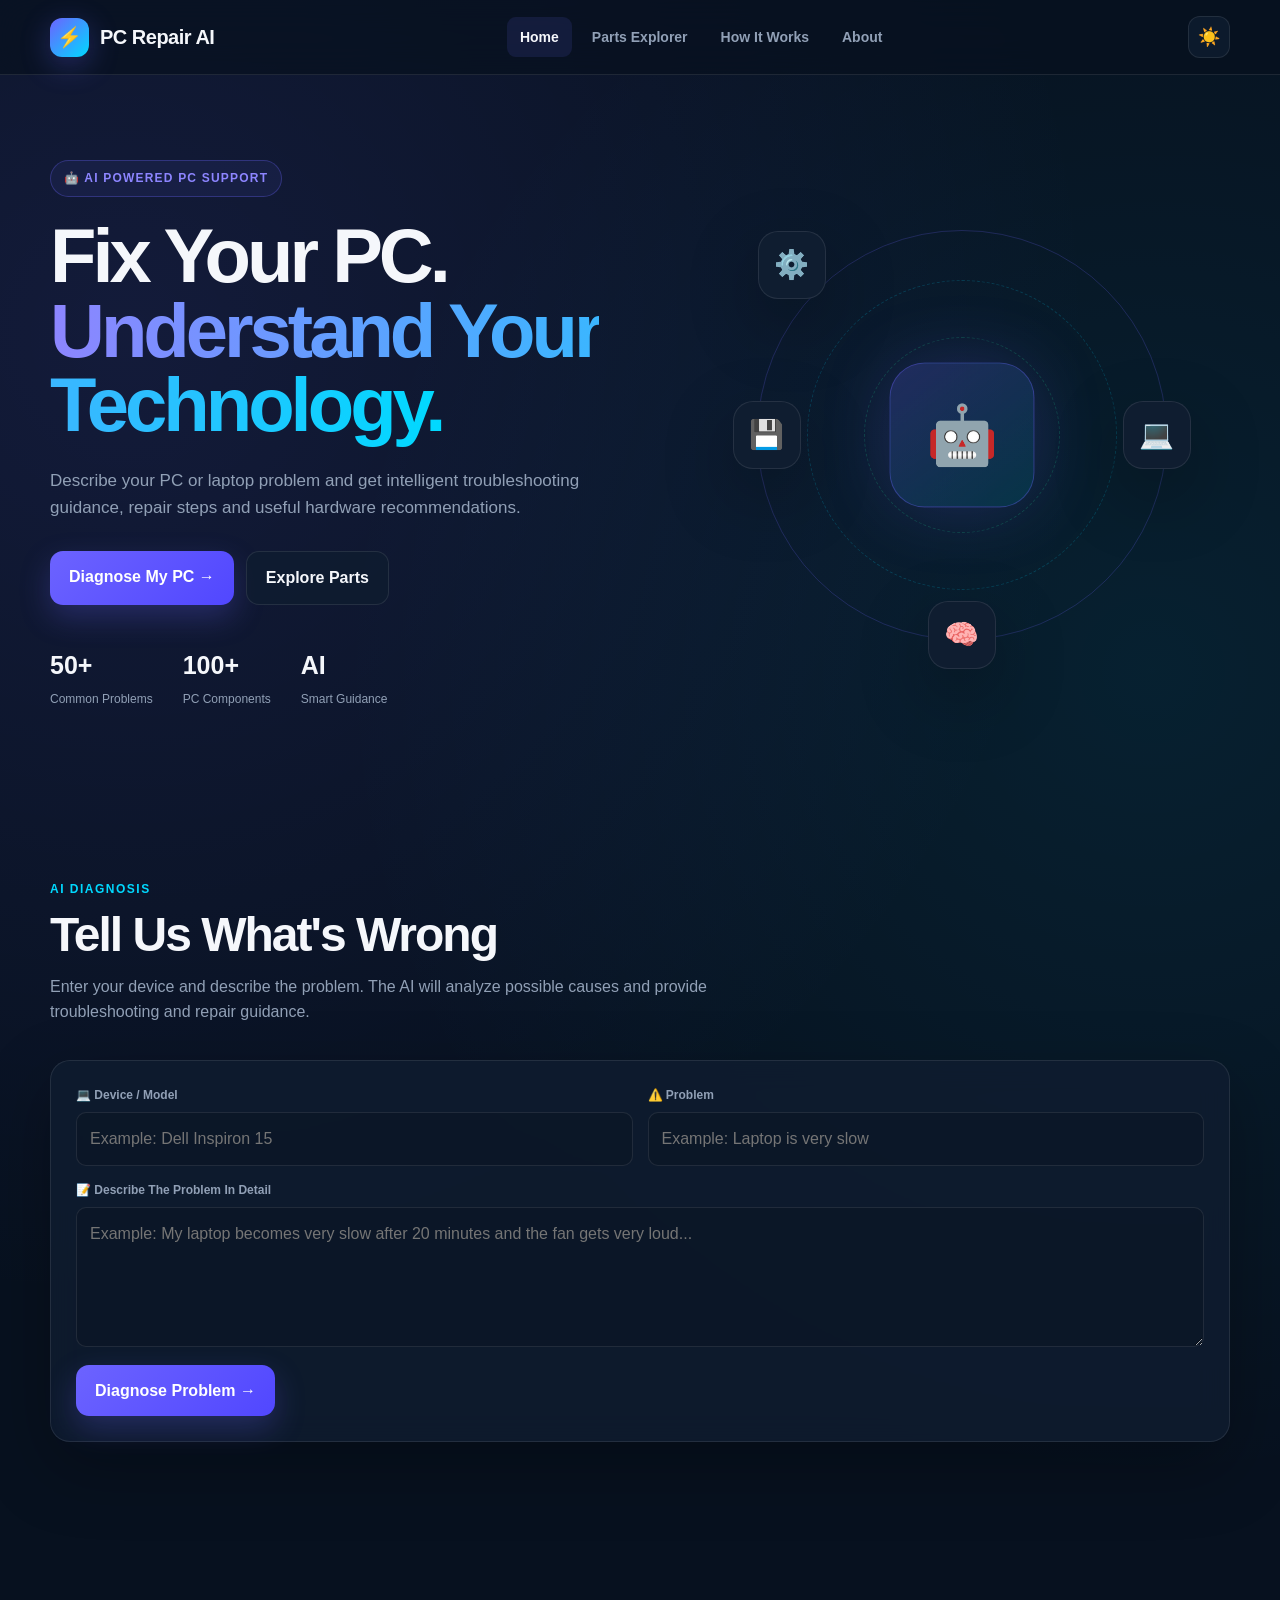
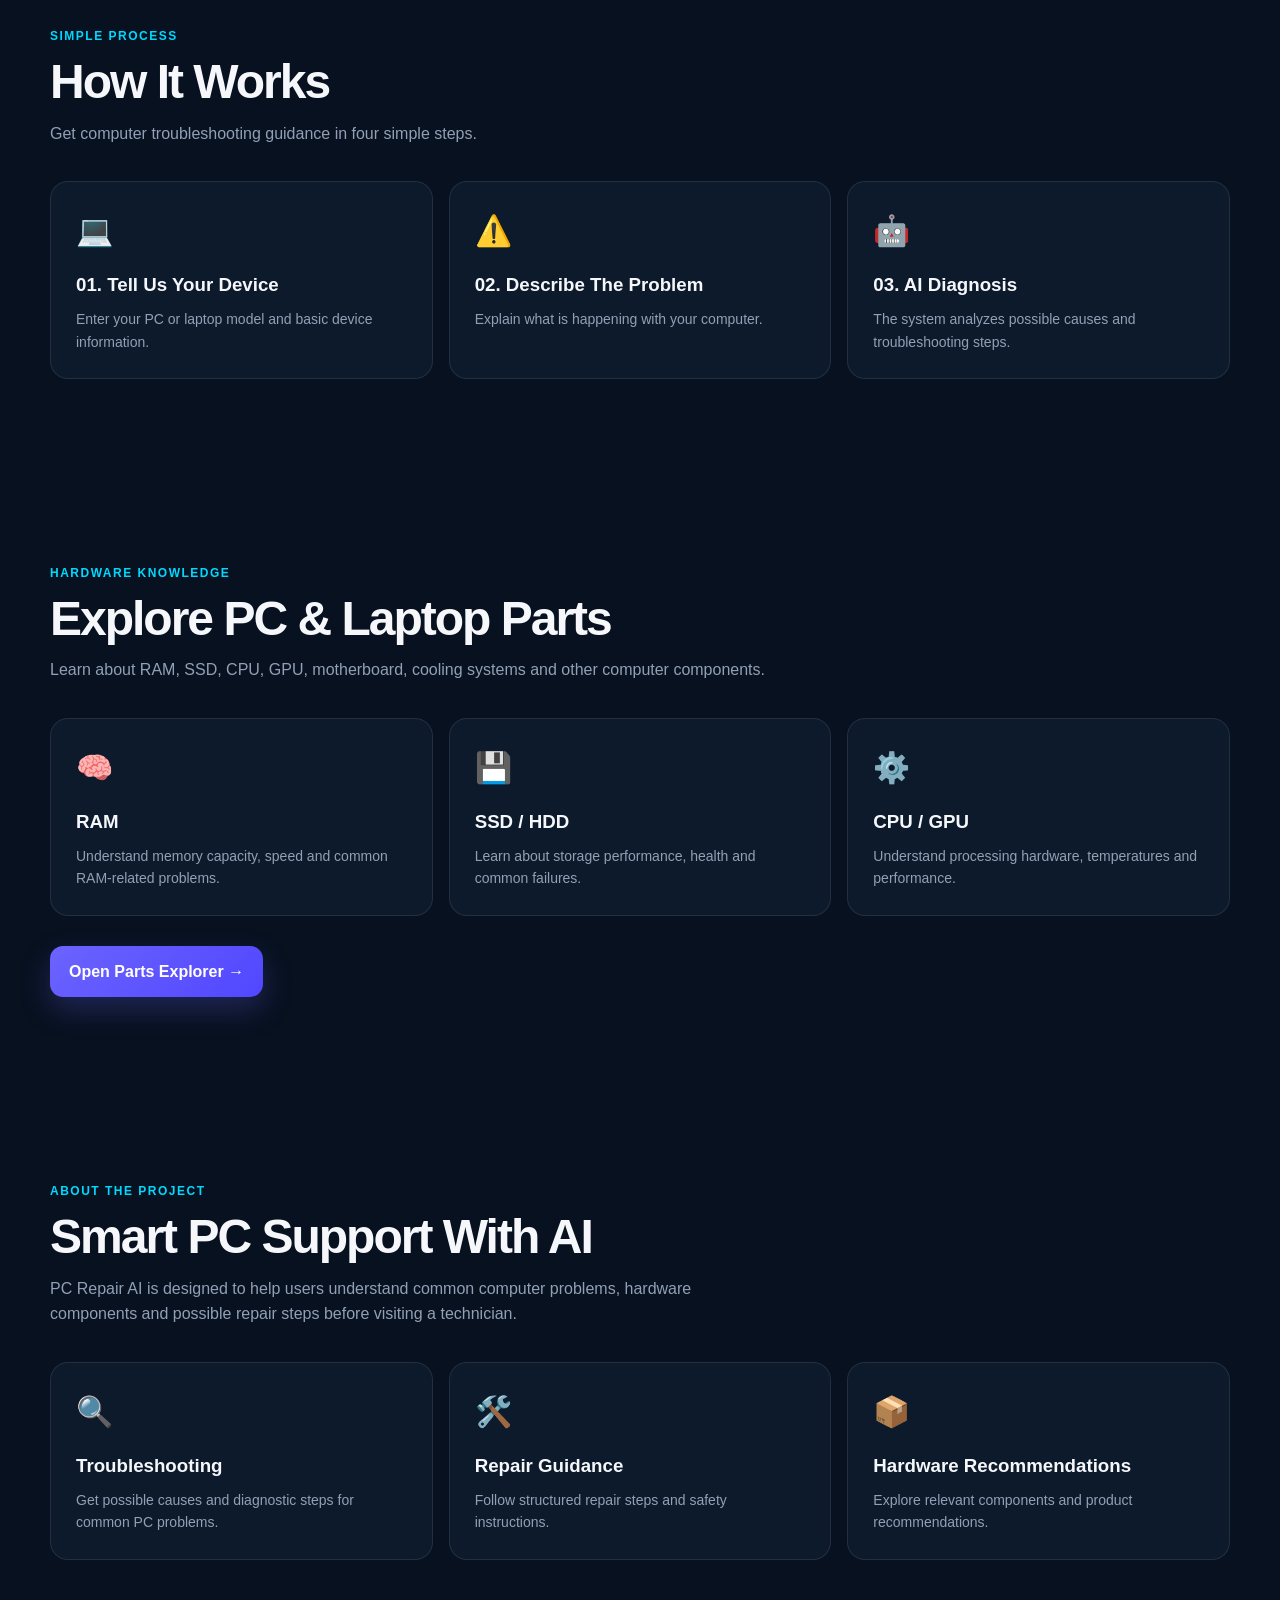
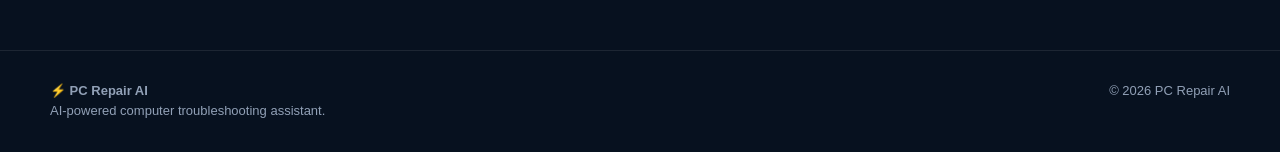
==== commit 95bc1115: "index.html" ====
--- a/index.html
+++ b/index.html
@@ -5,12 +5,12 @@
 <meta charset="UTF-8">
 <meta name="viewport" content="width=device-width, initial-scale=1.0">
 
-<meta name="description" content="AI PC and Laptop Repair Assistant for intelligent computer troubleshooting and hardware guidance.">
+<meta name="description"
+content="AI PC and Laptop Repair Assistant for intelligent computer troubleshooting, hardware guidance and PC component recommendations.">
 
 <title>AI PC & Laptop Repair Assistant</title>
 
-<link rel="stylesheet" href="style.css">
-
+<!-- Google Analytics 4 -->
 <script async src="https://www.googletagmanager.com/gtag/js?id=G-TXNZC0SK5X"></script>
 
 <script>
@@ -31,9 +31,7 @@
 
 function track(eventName, parameters = {}) {
 
-    if (typeof gtag !== "function") {
-        return;
-    }
+    if (typeof gtag !== "function") return;
 
     const payload = {
         ...parameters,
@@ -98,12 +96,6 @@
         });
     },
 
-    healthCheck(action = "open") {
-        track("pc_health_check", {
-            action
-        });
-    },
-
     themeChange(theme) {
         track("theme_change", {
             theme
@@ -112,370 +104,2384 @@
 };
 
 PCRepairAnalytics.pageLoaded();
-
-const scrollMarks = [25, 50, 75, 90, 100];
-const sentScrollMarks = {};
-
-function checkScrollDepth() {
-
-    const documentElement = document.documentElement;
-
-    const scrollable =
-        documentElement.scrollHeight - window.innerHeight;
-
-    if (scrollable <= 0) {
-        return;
-    }
-
-    const percent = Math.min(
-        100,
-        Math.round(
-            (window.scrollY / scrollable) * 100
-        )
-    );
-
-    scrollMarks.forEach(function(mark) {
-
-        if (
-            percent >= mark &&
-            !sentScrollMarks[mark]
-        ) {
-
-            sentScrollMarks[mark] = true;
-
-            track("scroll_depth", {
-                percent_scrolled: mark
-            });
-        }
-
-    });
-}
-
-window.addEventListener(
-    "scroll",
-    checkScrollDepth,
-    { passive: true }
-);
-
-document.addEventListener(
-    "click",
-    function(event) {
-
-        const element =
-            event.target.closest(
-                "a, button, input[type='submit'], input[type='button'], [role='button']"
-            );
-
-        if (!element) {
-            return;
-        }
-
-        const elementText = (
-            element.innerText ||
-            element.value ||
-            element.getAttribute("aria-label") ||
-            element.getAttribute("title") ||
-            ""
-        )
-        .trim()
-        .replace(/\s+/g, " ")
-        .slice(0, 80);
-
-        track("user_action", {
-            element_type:
-                element.tagName.toLowerCase(),
-
-            element_text:
-                elementText,
-
-            element_id:
-                element.id || ""
-        });
-
-        if (element.id === "themeBtn") {
-
-            const currentTheme =
-                document.body.classList.contains("dark")
-                    ? "dark"
-                    : "light";
-
-            PCRepairAnalytics.themeChange(
-                currentTheme
-            );
-        }
-
-        if (
-            element.id === "healthCheckBtn" ||
-            element.id === "pcHealthCheckBtn" ||
-            element.dataset.analytics === "pc_health_check"
-        ) {
-
-            PCRepairAnalytics.healthCheck("open");
-        }
-
-        if (
-            element.classList.contains(
-                "parts-explorer-link"
-            ) ||
-            (
-                element.tagName.toLowerCase() === "a" &&
-                element.getAttribute("href") === "parts.html"
-            )
-        ) {
-
-            PCRepairAnalytics.partExplorerClick();
-        }
-
-        if (
-            element.classList.contains("product-link") &&
-            !element.classList.contains("disabled-link")
-        ) {
-
-            let domain = "unknown";
-
-            try {
-
-                domain =
-                    new URL(
-                        element.href,
-                        window.location.href
-                    ).hostname;
-
-            } catch(error) {}
-
-            PCRepairAnalytics.productClick(
-                element.dataset.productName || "Unknown Product",
-                element.dataset.productSource || "Unknown Store",
-                domain
-            );
-        }
-
-        if (
-            element.tagName.toLowerCase() === "a" &&
-            element.href
-        ) {
-
-            try {
-
-                const url =
-                    new URL(
-                        element.href,
-                        window.location.href
-                    );
-
-                if (
-                    url.origin !==
-                    window.location.origin
-                ) {
-
-                    track("outbound_click", {
-                        link_domain: url.hostname,
-                        link_path: url.pathname
-                    });
-                }
-
-                if (
-                    url.hostname.includes("youtube.com") ||
-                    url.hostname.includes("youtu.be")
-                ) {
-
-                    track("youtube_click", {
-                        video_domain: url.hostname
-                    });
-                }
-
-            } catch(error) {}
-        }
-
-    },
-    true
-);
-
-document.addEventListener(
-    "submit",
-    function(event) {
-
-        const form = event.target;
-
-        track("form_submit", {
-            form_id: form.id || "",
-            form_name:
-                form.getAttribute("name") || ""
-        });
-
-    },
-    true
-);
-
-document.addEventListener(
-    "change",
-    function(event) {
-
-        const element = event.target;
-
-        if (
-            !element ||
-            !["SELECT", "INPUT", "TEXTAREA"].includes(
-                element.tagName
-            )
-        ) {
-            return;
-        }
-
-        track("form_interaction", {
-            field_type:
-                element.type ||
-                element.tagName.toLowerCase(),
-
-            field_name:
-                element.name ||
-                element.id ||
-                ""
-        });
-
-    },
-    true
-);
-
-function setupSectionTracking() {
-
-    if (
-        typeof IntersectionObserver ===
-        "undefined"
-    ) {
-        return;
-    }
-
-    const observer =
-        new IntersectionObserver(
-            function(entries) {
-
-                entries.forEach(
-                    function(entry) {
-
-                        if (
-                            !entry.isIntersecting
-                        ) {
-                            return;
-                        }
-
-                        const section =
-                            entry.target;
-
-                        if (
-                            section.dataset.analyticsTracked ===
-                            "true"
-                        ) {
-                            return;
-                        }
-
-                        section.dataset.analyticsTracked =
-                            "true";
-
-                        const sectionName =
-                            section.getAttribute(
-                                "data-analytics-section"
-                            ) ||
-                            section.id ||
-                            section.getAttribute(
-                                "aria-label"
-                            ) ||
-                            section.tagName.toLowerCase();
-
-                        track("section_view", {
-                            section_name:
-                                String(sectionName)
-                                    .slice(0, 100)
-                        });
-
-                    }
-                );
-
-            },
-            {
-                threshold: 0.35
-            }
+</script>
+
+
+<style>
+
+/* =========================================================
+   PARTS EXPLORER THEME
+========================================================= */
+
+:root {
+    --bg: #07111f;
+    --bg2: #0b1728;
+
+    --card: rgba(15,29,48,.82);
+    --card-solid: #0f1d30;
+
+    --text: #f5f7fb;
+    --muted: #91a0b6;
+
+    --border: rgba(255,255,255,.09);
+
+    --primary: #6c63ff;
+    --primary2: #8d85ff;
+
+    --cyan: #00d9ff;
+    --green: #21e6a0;
+    --red: #ff5d73;
+    --yellow: #ffd166;
+
+    --shadow: 0 25px 70px rgba(0,0,0,.28);
+}
+
+* {
+    margin: 0;
+    padding: 0;
+    box-sizing: border-box;
+}
+
+html {
+    scroll-behavior: smooth;
+}
+
+body {
+    font-family: "Inter", Arial, sans-serif;
+
+    background:
+        radial-gradient(
+            circle at 10% 10%,
+            rgba(108,99,255,.12),
+            transparent 30%
+        ),
+        radial-gradient(
+            circle at 90% 20%,
+            rgba(0,217,255,.08),
+            transparent 28%
+        ),
+        var(--bg);
+
+    color: var(--text);
+    line-height: 1.6;
+    min-height: 100vh;
+
+    overflow-x: hidden;
+
+    transition:
+        background .3s ease,
+        color .3s ease;
+}
+
+body.light {
+
+    --bg: #f4f7fb;
+    --bg2: #ffffff;
+
+    --card: rgba(255,255,255,.9);
+    --card-solid: #ffffff;
+
+    --text: #101828;
+    --muted: #667085;
+
+    --border: rgba(16,24,40,.1);
+
+    --shadow:
+        0 20px 50px rgba(16,24,40,.1);
+
+    background:
+        radial-gradient(
+            circle at 10% 10%,
+            rgba(108,99,255,.08),
+            transparent 30%
+        ),
+        radial-gradient(
+            circle at 90% 20%,
+            rgba(0,217,255,.06),
+            transparent 28%
+        ),
+        var(--bg);
+}
+
+a {
+    color: inherit;
+    text-decoration: none;
+}
+
+button,
+input,
+textarea {
+    font: inherit;
+}
+
+button {
+    cursor: pointer;
+}
+
+.container {
+    width: min(1180px, calc(100% - 40px));
+    margin: auto;
+}
+
+
+/* =========================================================
+   NAVBAR
+========================================================= */
+
+header {
+    position: sticky;
+    top: 0;
+    z-index: 1000;
+
+    backdrop-filter: blur(18px);
+
+    background:
+        rgba(7,17,31,.72);
+
+    border-bottom:
+        1px solid var(--border);
+}
+
+body.light header {
+    background:
+        rgba(255,255,255,.75);
+}
+
+.navbar {
+    min-height: 74px;
+
+    display: flex;
+    align-items: center;
+    justify-content: space-between;
+
+    gap: 25px;
+}
+
+.logo {
+    display: flex;
+    align-items: center;
+
+    gap: 11px;
+
+    font-size: 20px;
+    font-weight: 900;
+
+    letter-spacing: -.5px;
+
+    white-space: nowrap;
+}
+
+.logo-mark {
+    width: 39px;
+    height: 39px;
+
+    display: grid;
+    place-items: center;
+
+    border-radius: 12px;
+
+    background:
+        linear-gradient(
+            135deg,
+            var(--primary),
+            var(--cyan)
         );
 
-    document
-        .querySelectorAll(
-            "section, main > div, [data-section]"
-        )
-        .forEach(
-            function(element) {
-                observer.observe(element);
-            }
+    box-shadow:
+        0 8px 30px rgba(108,99,255,.3);
+}
+
+.nav-links {
+    display: flex;
+    align-items: center;
+
+    gap: 7px;
+}
+
+.nav-links a {
+    padding: 9px 13px;
+
+    color: var(--muted);
+
+    font-size: 14px;
+    font-weight: 600;
+
+    border-radius: 9px;
+
+    transition: .25s ease;
+}
+
+.nav-links a:hover,
+.nav-links a.active {
+
+    color: var(--text);
+
+    background:
+        rgba(108,99,255,.12);
+}
+
+.theme-btn {
+
+    width: 42px;
+    height: 42px;
+
+    border:
+        1px solid var(--border);
+
+    border-radius: 12px;
+
+    background: var(--card);
+
+    color: var(--text);
+
+    font-size: 18px;
+
+    transition: .25s ease;
+}
+
+.theme-btn:hover {
+
+    transform: translateY(-2px);
+
+    border-color:
+        rgba(108,99,255,.5);
+}
+
+
+/* =========================================================
+   HERO
+========================================================= */
+
+.hero {
+
+    min-height: 650px;
+
+    display: grid;
+
+    grid-template-columns:
+        1.05fr .95fr;
+
+    align-items: center;
+
+    gap: 50px;
+
+    padding:
+        85px 0 75px;
+}
+
+.hero-badge {
+
+    display: inline-flex;
+
+    align-items: center;
+
+    gap: 8px;
+
+    padding:
+        8px 13px;
+
+    border:
+        1px solid rgba(108,99,255,.3);
+
+    border-radius: 999px;
+
+    background:
+        rgba(108,99,255,.08);
+
+    color:
+        var(--primary2);
+
+    font-size: 12px;
+
+    font-weight: 800;
+
+    letter-spacing: 1.2px;
+}
+
+.hero h1 {
+
+    margin-top: 22px;
+
+    font-size:
+        clamp(42px,6vw,76px);
+
+    line-height: .98;
+
+    letter-spacing: -4px;
+
+    max-width: 760px;
+}
+
+.gradient-text {
+
+    background:
+        linear-gradient(
+            90deg,
+            var(--primary2),
+            var(--cyan)
         );
-}
-
-if (
-    document.readyState ===
-    "loading"
-) {
-
-    document.addEventListener(
-        "DOMContentLoaded",
-        setupSectionTracking
-    );
-
-} else {
-
-    setupSectionTracking();
-}
-
-window.addEventListener(
-    "error",
-    function() {
-
-        track("javascript_error", {
-            error_type: "window_error"
-        });
-
-    }
-);
-
-window.addEventListener(
-    "unhandledrejection",
-    function() {
-
-        track("javascript_error", {
-            error_type: "promise_rejection"
-        });
-
-    }
-);
-
-window.addEventListener(
-    "load",
-    function() {
-
-        track("page_ready", {
-            page_name: document.title
-        });
-
-    }
-);
-</script>
-
+
+    -webkit-background-clip: text;
+    background-clip: text;
+
+    color: transparent;
+}
+
+.hero p {
+
+    margin-top: 24px;
+
+    max-width: 650px;
+
+    color: var(--muted);
+
+    font-size: 17px;
+}
+
+.hero-actions {
+
+    display: flex;
+
+    gap: 12px;
+
+    flex-wrap: wrap;
+
+    margin-top: 30px;
+}
+
+.btn {
+
+    border: 0;
+
+    border-radius: 13px;
+
+    padding:
+        13px 19px;
+
+    font-weight: 800;
+
+    transition: .25s ease;
+}
+
+.btn-primary {
+
+    background:
+        linear-gradient(
+            135deg,
+            var(--primary),
+            #5147ff
+        );
+
+    color: white;
+
+    box-shadow:
+        0 12px 30px
+        rgba(108,99,255,.25);
+}
+
+.btn-secondary {
+
+    background:
+        var(--card);
+
+    color:
+        var(--text);
+
+    border:
+        1px solid var(--border);
+}
+
+.btn:hover {
+
+    transform:
+        translateY(-2px);
+}
+
+.hero-stats {
+
+    display: flex;
+
+    gap: 30px;
+
+    margin-top: 40px;
+
+    flex-wrap: wrap;
+}
+
+.stat strong {
+
+    display: block;
+
+    font-size: 25px;
+}
+
+.stat span {
+
+    color:
+        var(--muted);
+
+    font-size: 12px;
+}
+
+
+/* =========================================================
+   ORBIT
+========================================================= */
+
+.orbit-wrap {
+
+    min-height: 470px;
+
+    position: relative;
+
+    display: grid;
+
+    place-items: center;
+}
+
+.orbit {
+
+    width:
+        min(410px,80vw);
+
+    aspect-ratio: 1;
+
+    border-radius: 50%;
+
+    border:
+        1px solid
+        rgba(108,99,255,.22);
+
+    position: relative;
+
+    animation:
+        rotate 20s linear infinite;
+}
+
+.orbit::before,
+.orbit::after {
+
+    content: "";
+
+    position: absolute;
+
+    inset: 12%;
+
+    border:
+        1px dashed
+        rgba(0,217,255,.18);
+
+    border-radius: 50%;
+}
+
+.orbit::after {
+
+    inset: 26%;
+
+    border-color:
+        rgba(33,230,160,.18);
+}
+
+.center-chip {
+
+    position: absolute;
+
+    inset: 50%;
+
+    transform:
+        translate(-50%,-50%);
+
+    width: 145px;
+    height: 145px;
+
+    border-radius: 35px;
+
+    display: grid;
+
+    place-items: center;
+
+    background:
+        linear-gradient(
+            145deg,
+            rgba(108,99,255,.24),
+            rgba(0,217,255,.12)
+        );
+
+    border:
+        1px solid
+        rgba(108,99,255,.35);
+
+    box-shadow:
+        0 0 70px
+        rgba(108,99,255,.2);
+
+    font-size: 58px;
+
+    animation:
+        counterRotate 20s linear infinite;
+}
+
+.orbit-item {
+
+    position: absolute;
+
+    width: 68px;
+    height: 68px;
+
+    display: grid;
+
+    place-items: center;
+
+    border-radius: 20px;
+
+    background:
+        var(--card-solid);
+
+    border:
+        1px solid var(--border);
+
+    box-shadow:
+        var(--shadow);
+
+    font-size: 28px;
+
+    animation:
+        counterRotate 20s linear infinite;
+}
+
+.orbit-item:nth-child(1) {
+    top: -30px;
+    left: 50%;
+    transform: translateX(-50%);
+}
+
+.orbit-item:nth-child(2) {
+    right: -25px;
+    top: 50%;
+    transform: translateY(-50%);
+}
+
+.orbit-item:nth-child(3) {
+    bottom: -30px;
+    left: 50%;
+    transform: translateX(-50%);
+}
+
+.orbit-item:nth-child(4) {
+    left: -25px;
+    top: 50%;
+    transform: translateY(-50%);
+}
+
+@keyframes rotate {
+
+    to {
+        transform:
+            rotate(360deg);
+    }
+}
+
+@keyframes counterRotate {
+
+    to {
+        transform:
+            rotate(-360deg);
+    }
+}
+
+
+/* =========================================================
+   GENERAL SECTIONS
+========================================================= */
+
+.section {
+
+    padding:
+        90px 0;
+}
+
+.section-heading {
+
+    margin-bottom:
+        35px;
+}
+
+.eyebrow {
+
+    color:
+        var(--cyan);
+
+    font-size: 12px;
+
+    font-weight: 900;
+
+    letter-spacing: 1.5px;
+
+    text-transform:
+        uppercase;
+}
+
+.section-heading h2 {
+
+    margin-top:
+        8px;
+
+    font-size:
+        clamp(30px,4vw,48px);
+
+    line-height:
+        1.1;
+
+    letter-spacing:
+        -2px;
+}
+
+.section-heading p {
+
+    margin-top:
+        12px;
+
+    color:
+        var(--muted);
+
+    max-width:
+        720px;
+}
+
+
+/* =========================================================
+   DIAGNOSIS FORM
+========================================================= */
+
+.diagnosis-card {
+
+    padding: 25px;
+
+    border:
+        1px solid var(--border);
+
+    border-radius: 20px;
+
+    background:
+        var(--card);
+
+    box-shadow:
+        var(--shadow);
+
+    backdrop-filter:
+        blur(15px);
+}
+
+.form-grid {
+
+    display: grid;
+
+    grid-template-columns:
+        repeat(2,1fr);
+
+    gap: 15px;
+}
+
+.field {
+
+    display: flex;
+
+    flex-direction: column;
+
+    gap: 7px;
+}
+
+.field.full {
+
+    grid-column:
+        1 / -1;
+}
+
+.field label {
+
+    font-size: 12px;
+
+    color:
+        var(--muted);
+
+    font-weight:
+        700;
+}
+
+.field input,
+.field textarea {
+
+    width: 100%;
+
+    border:
+        1px solid var(--border);
+
+    background:
+        rgba(0,0,0,.12);
+
+    color:
+        var(--text);
+
+    padding:
+        13px;
+
+    border-radius:
+        10px;
+
+    outline:
+        none;
+
+    transition:
+        .2s ease;
+}
+
+body.light .field input,
+body.light .field textarea {
+
+    background:
+        #f8fafc;
+}
+
+.field input:focus,
+.field textarea:focus {
+
+    border-color:
+        rgba(108,99,255,.6);
+
+    box-shadow:
+        0 0 0 3px
+        rgba(108,99,255,.1);
+}
+
+.field textarea {
+
+    min-height:
+        140px;
+
+    resize:
+        vertical;
+}
+
+.diagnose-btn {
+
+    margin-top:
+        18px;
+
+    min-width:
+        180px;
+}
+
+.diagnose-btn:disabled {
+
+    opacity:
+        .7;
+
+    cursor:
+        not-allowed;
+}
+
+.button-loader {
+
+    width: 15px;
+    height: 15px;
+
+    display: inline-block;
+
+    margin-left:
+        7px;
+
+    border:
+        2px solid
+        rgba(255,255,255,.35);
+
+    border-top-color:
+        white;
+
+    border-radius:
+        50%;
+
+    animation:
+        spin .7s linear infinite;
+}
+
+@keyframes spin {
+
+    to {
+        transform:
+            rotate(360deg);
+    }
+}
+
+
+/* =========================================================
+   DIAGNOSIS RESULT
+========================================================= */
+
+.result-area {
+
+    display:
+        none;
+}
+
+.result-area.show {
+
+    display:
+        block;
+
+    animation:
+        fadeUp .35s ease;
+}
+
+.ai-result-card {
+
+    border:
+        1px solid var(--border);
+
+    border-radius:
+        22px;
+
+    background:
+        var(--card);
+
+    overflow:
+        hidden;
+
+    box-shadow:
+        var(--shadow);
+}
+
+.result-header {
+
+    padding:
+        25px;
+
+    display:
+        flex;
+
+    align-items:
+        center;
+
+    justify-content:
+        space-between;
+
+    gap:
+        20px;
+
+    border-bottom:
+        1px solid var(--border);
+}
+
+.result-title-wrap {
+
+    display:
+        flex;
+
+    align-items:
+        center;
+
+    gap:
+        15px;
+}
+
+.result-ai-icon {
+
+    width:
+        55px;
+
+    height:
+        55px;
+
+    display:
+        grid;
+
+    place-items:
+        center;
+
+    border-radius:
+        16px;
+
+    background:
+        rgba(108,99,255,.12);
+
+    font-size:
+        27px;
+}
+
+.result-label {
+
+    color:
+        var(--cyan);
+
+    font-size:
+        11px;
+
+    font-weight:
+        900;
+
+    letter-spacing:
+        1.3px;
+}
+
+.result-title {
+
+    margin-top:
+        3px;
+
+    font-size:
+        22px;
+}
+
+.result-device {
+
+    color:
+        var(--muted);
+
+    font-size:
+        13px;
+
+    margin-top:
+        4px;
+}
+
+.result-meta {
+
+    display:
+        flex;
+
+    gap:
+        8px;
+
+    flex-wrap:
+        wrap;
+
+    justify-content:
+        flex-end;
+}
+
+.badge {
+
+    padding:
+        7px 10px;
+
+    border-radius:
+        9px;
+
+    font-size:
+        11px;
+
+    font-weight:
+        800;
+
+    border:
+        1px solid var(--border);
+}
+
+.badge-confidence {
+
+    color:
+        var(--green);
+
+    background:
+        rgba(33,230,160,.08);
+}
+
+.badge-difficulty {
+
+    color:
+        var(--yellow);
+
+    background:
+        rgba(255,209,102,.08);
+}
+
+.problem-box {
+
+    margin:
+        22px;
+
+    padding:
+        17px;
+
+    border:
+        1px solid rgba(255,93,115,.2);
+
+    border-radius:
+        14px;
+
+    background:
+        rgba(255,93,115,.05);
+
+    display:
+        flex;
+
+    gap:
+        12px;
+}
+
+.problem-box-icon {
+
+    font-size:
+        22px;
+}
+
+.problem-box strong {
+
+    font-size:
+        13px;
+}
+
+.problem-box p {
+
+    margin-top:
+        5px;
+
+    color:
+        var(--muted);
+
+    font-size:
+        13px;
+}
+
+.summary-box {
+
+    margin:
+        22px;
+
+    padding:
+        18px;
+
+    border:
+        1px solid
+        rgba(0,217,255,.15);
+
+    border-radius:
+        14px;
+
+    background:
+        rgba(0,217,255,.04);
+}
+
+.summary-box span {
+
+    color:
+        var(--cyan);
+
+    font-size:
+        11px;
+
+    font-weight:
+        900;
+
+    letter-spacing:
+        1px;
+}
+
+.summary-box p {
+
+    margin-top:
+        7px;
+
+    color:
+        var(--muted);
+}
+
+.diagnosis-section {
+
+    padding:
+        25px;
+
+    border-top:
+        1px solid var(--border);
+}
+
+.diagnosis-section-heading {
+
+    display:
+        flex;
+
+    align-items:
+        center;
+
+    gap:
+        12px;
+
+    margin-bottom:
+        18px;
+}
+
+.section-icon {
+
+    width:
+        44px;
+
+    height:
+        44px;
+
+    display:
+        grid;
+
+    place-items:
+        center;
+
+    border-radius:
+        13px;
+
+    background:
+        rgba(108,99,255,.1);
+
+    font-size:
+        21px;
+}
+
+.diagnosis-section-heading span {
+
+    color:
+        var(--cyan);
+
+    font-size:
+        10px;
+
+    font-weight:
+        900;
+
+    letter-spacing:
+        1px;
+}
+
+.diagnosis-section-heading h3 {
+
+    margin-top:
+        2px;
+
+    font-size:
+        20px;
+}
+
+
+/* =========================================================
+   CAUSES
+========================================================= */
+
+.causes-grid {
+
+    display:
+        grid;
+
+    grid-template-columns:
+        repeat(2,1fr);
+
+    gap:
+        12px;
+}
+
+.cause-card {
+
+    padding:
+        17px;
+
+    border:
+        1px solid var(--border);
+
+    border-radius:
+        14px;
+
+    background:
+        rgba(108,99,255,.035);
+
+    display:
+        flex;
+
+    gap:
+        13px;
+}
+
+.cause-number {
+
+    color:
+        var(--primary2);
+
+    font-size:
+        12px;
+
+    font-weight:
+        900;
+}
+
+.cause-card strong {
+
+    font-size:
+        14px;
+}
+
+.cause-card p {
+
+    margin-top:
+        4px;
+
+    color:
+        var(--muted);
+
+    font-size:
+        12px;
+}
+
+
+/* =========================================================
+   STEPS
+========================================================= */
+
+.steps-list {
+
+    display:
+        grid;
+
+    gap:
+        12px;
+}
+
+.diagnosis-step {
+
+    display:
+        flex;
+
+    gap:
+        15px;
+
+    padding:
+        16px;
+
+    border:
+        1px solid var(--border);
+
+    border-radius:
+        14px;
+
+    background:
+        rgba(0,0,0,.08);
+}
+
+.step-number {
+
+    flex:
+        0 0 38px;
+
+    width:
+        38px;
+
+    height:
+        38px;
+
+    display:
+        grid;
+
+    place-items:
+        center;
+
+    border-radius:
+        11px;
+
+    background:
+        var(--primary);
+
+    color:
+        white;
+
+    font-weight:
+        900;
+}
+
+.diagnosis-step h4 {
+
+    font-size:
+        14px;
+}
+
+.diagnosis-step p {
+
+    margin-top:
+        4px;
+
+    color:
+        var(--muted);
+
+    font-size:
+        13px;
+}
+
+
+/* =========================================================
+   REPAIR STEPS
+========================================================= */
+
+.repair-list {
+
+    display:
+        grid;
+
+    gap:
+        13px;
+}
+
+.repair-step {
+
+    padding:
+        18px;
+
+    border:
+        1px solid rgba(33,230,160,.15);
+
+    border-radius:
+        15px;
+
+    background:
+        rgba(33,230,160,.035);
+}
+
+.repair-step-top {
+
+    display:
+        flex;
+
+    justify-content:
+        space-between;
+
+    color:
+        var(--green);
+
+    font-size:
+        10px;
+
+    font-weight:
+        900;
+
+    letter-spacing:
+        1px;
+}
+
+.repair-step h4 {
+
+    margin-top:
+        8px;
+
+    font-size:
+        15px;
+}
+
+.repair-step p {
+
+    margin-top:
+        6px;
+
+    color:
+        var(--muted);
+
+    font-size:
+        13px;
+}
+
+
+/* =========================================================
+   TOOLS / PARTS
+========================================================= */
+
+.items-grid {
+
+    display:
+        grid;
+
+    grid-template-columns:
+        repeat(3,1fr);
+
+    gap:
+        12px;
+}
+
+.item-card {
+
+    padding:
+        16px;
+
+    border:
+        1px solid var(--border);
+
+    border-radius:
+        14px;
+
+    background:
+        var(--card);
+}
+
+.item-card-icon {
+
+    font-size:
+        22px;
+
+    margin-bottom:
+        9px;
+}
+
+.item-card span {
+
+    display:
+        block;
+
+    color:
+        var(--cyan);
+
+    font-size:
+        9px;
+
+    font-weight:
+        900;
+
+    letter-spacing:
+        1px;
+}
+
+.item-card strong {
+
+    display:
+        block;
+
+    margin-top:
+        4px;
+
+    font-size:
+        13px;
+}
+
+
+/* =========================================================
+   SAFETY
+========================================================= */
+
+.safety-list {
+
+    display:
+        grid;
+
+    gap:
+        10px;
+}
+
+.safety-item {
+
+    display:
+        flex;
+
+    gap:
+        12px;
+
+    padding:
+        14px;
+
+    border:
+        1px solid rgba(255,209,102,.16);
+
+    border-radius:
+        12px;
+
+    background:
+        rgba(255,209,102,.04);
+}
+
+.safety-item-icon {
+
+    color:
+        var(--yellow);
+
+    font-weight:
+        900;
+}
+
+.safety-item p {
+
+    color:
+        var(--muted);
+
+    font-size:
+        13px;
+}
+
+
+/* =========================================================
+   PROFESSIONAL
+========================================================= */
+
+.professional-box {
+
+    padding:
+        20px;
+
+    border:
+        1px solid rgba(255,93,115,.18);
+
+    border-radius:
+        16px;
+
+    background:
+        rgba(255,93,115,.04);
+
+    display:
+        flex;
+
+    gap:
+        15px;
+}
+
+.professional-icon {
+
+    font-size:
+        28px;
+}
+
+.professional-box span {
+
+    color:
+        var(--red);
+
+    font-size:
+        10px;
+
+    font-weight:
+        900;
+
+    letter-spacing:
+        1px;
+}
+
+.professional-box h3 {
+
+    margin-top:
+        3px;
+}
+
+.professional-box ul {
+
+    margin-top:
+        9px;
+
+    padding-left:
+        18px;
+}
+
+.professional-box li {
+
+    color:
+        var(--muted);
+
+    font-size:
+        13px;
+
+    margin:
+        5px 0;
+}
+
+
+/* =========================================================
+   PRODUCTS
+========================================================= */
+
+.product-note {
+
+    padding:
+        15px;
+
+    border:
+        1px solid rgba(0,217,255,.14);
+
+    border-radius:
+        12px;
+
+    background:
+        rgba(0,217,255,.035);
+
+    display:
+        flex;
+
+    gap:
+        10px;
+
+    margin-bottom:
+        18px;
+}
+
+.product-note p {
+
+    color:
+        var(--muted);
+
+    font-size:
+        12px;
+}
+
+.product-groups {
+
+    display:
+        grid;
+
+    gap:
+        20px;
+}
+
+.product-group {
+
+    border:
+        1px solid var(--border);
+
+    border-radius:
+        16px;
+
+    overflow:
+        hidden;
+
+    background:
+        rgba(0,0,0,.06);
+}
+
+.product-group-header {
+
+    padding:
+        16px 18px;
+
+    display:
+        flex;
+
+    justify-content:
+        space-between;
+
+    gap:
+        15px;
+
+    border-bottom:
+        1px solid var(--border);
+}
+
+.product-group-header span {
+
+    color:
+        var(--cyan);
+
+    font-size:
+        9px;
+
+    font-weight:
+        900;
+
+    letter-spacing:
+        1px;
+}
+
+.product-group-header h4 {
+
+    margin-top:
+        2px;
+}
+
+.product-count {
+
+    color:
+        var(--muted);
+
+    font-size:
+        11px;
+}
+
+.product-grid {
+
+    padding:
+        16px;
+
+    display:
+        grid;
+
+    grid-template-columns:
+        repeat(3,1fr);
+
+    gap:
+        14px;
+}
+
+.product-card {
+
+    border:
+        1px solid var(--border);
+
+    border-radius:
+        14px;
+
+    overflow:
+        hidden;
+
+    background:
+        var(--card);
+
+    transition:
+        .25s ease;
+}
+
+.product-card:hover {
+
+    transform:
+        translateY(-4px);
+
+    border-color:
+        rgba(108,99,255,.4);
+}
+
+.product-image-wrap {
+
+    height:
+        170px;
+
+    position:
+        relative;
+
+    background:
+        rgba(0,0,0,.12);
+}
+
+.product-image {
+
+    width:
+        100%;
+
+    height:
+        100%;
+
+    object-fit:
+        contain;
+
+    padding:
+        12px;
+}
+
+.product-placeholder {
+
+    width:
+        100%;
+
+    height:
+        100%;
+
+    display:
+        flex;
+
+    flex-direction:
+        column;
+
+    align-items:
+        center;
+
+    justify-content:
+        center;
+
+    gap:
+        5px;
+
+    color:
+        var(--muted);
+}
+
+.product-placeholder span {
+
+    font-size:
+        34px;
+}
+
+.product-placeholder small {
+
+    font-size:
+        10px;
+}
+
+.product-source {
+
+    position:
+        absolute;
+
+    left:
+        9px;
+
+    bottom:
+        9px;
+
+    padding:
+        5px 7px;
+
+    border-radius:
+        6px;
+
+    background:
+        rgba(7,17,31,.82);
+
+    color:
+        white;
+
+    font-size:
+        9px;
+
+    font-weight:
+        800;
+}
+
+.product-info {
+
+    padding:
+        15px;
+}
+
+.product-title {
+
+    font-size:
+        13px;
+
+    line-height:
+        1.4;
+
+    min-height:
+        37px;
+}
+
+.product-price {
+
+    margin-top:
+        9px;
+
+    color:
+        var(--green);
+
+    font-size:
+        14px;
+
+    font-weight:
+        900;
+}
+
+.product-rating {
+
+    margin-top:
+        7px;
+
+    font-size:
+        11px;
+}
+
+.product-rating span {
+
+    color:
+        var(--yellow);
+}
+
+.product-rating small {
+
+    color:
+        var(--muted);
+
+    margin-left:
+        5px;
+}
+
+.product-actions {
+
+    margin-top:
+        12px;
+}
+
+.product-link {
+
+    display:
+        block;
+
+    width:
+        100%;
+
+    padding:
+        9px;
+
+    text-align:
+        center;
+
+    border-radius:
+        9px;
+
+    background:
+        var(--primary);
+
+    color:
+        white;
+
+    font-size:
+        11px;
+
+    font-weight:
+        800;
+
+    transition:
+        .2s ease;
+}
+
+.product-link:hover {
+
+    background:
+        var(--primary2);
+}
+
+.disabled-link {
+
+    background:
+        rgba(255,255,255,.05);
+
+    color:
+        var(--muted);
+
+    cursor:
+        not-allowed;
+}
+
+
+/* =========================================================
+   ERROR
+========================================================= */
+
+.error-card {
+
+    padding:
+        35px;
+
+    border:
+        1px solid rgba(255,93,115,.2);
+
+    border-radius:
+        18px;
+
+    background:
+        rgba(255,93,115,.05);
+
+    text-align:
+        center;
+}
+
+.error-card > div:first-child {
+
+    font-size:
+        38px;
+}
+
+.error-card h3 {
+
+    margin-top:
+        8px;
+}
+
+.error-card p {
+
+    margin-top:
+        7px;
+
+    color:
+        var(--muted);
+}
+
+.error-help {
+
+    margin-top:
+        20px;
+
+    padding:
+        15px;
+
+    text-align:
+        left;
+
+    border:
+        1px solid var(--border);
+
+    border-radius:
+        12px;
+}
+
+.error-help ul {
+
+    padding-left:
+        20px;
+
+    margin-top:
+        8px;
+}
+
+.error-help li {
+
+    color:
+        var(--muted);
+
+    font-size:
+        13px;
+
+    margin:
+        4px 0;
+}
+
+.error-help code {
+
+    color:
+        var(--cyan);
+}
+
+
+/* =========================================================
+   INFO SECTIONS
+========================================================= */
+
+.info-grid {
+
+    display:
+        grid;
+
+    grid-template-columns:
+        repeat(3,1fr);
+
+    gap:
+        16px;
+}
+
+.info-card {
+
+    padding:
+        25px;
+
+    border:
+        1px solid var(--border);
+
+    border-radius:
+        18px;
+
+    background:
+        var(--card);
+}
+
+.info-card span {
+
+    font-size:
+        30px;
+}
+
+.info-card h3 {
+
+    margin-top:
+        15px;
+}
+
+.info-card p {
+
+    margin-top:
+        8px;
+
+    color:
+        var(--muted);
+
+    font-size:
+        14px;
+}
+
+
+/* =========================================================
+   FOOTER
+========================================================= */
+
+footer {
+
+    border-top:
+        1px solid var(--border);
+
+    padding:
+        30px 0;
+
+    color:
+        var(--muted);
+
+    font-size:
+        13px;
+}
+
+.footer-inner {
+
+    display:
+        flex;
+
+    justify-content:
+        space-between;
+
+    gap:
+        20px;
+
+    flex-wrap:
+        wrap;
+}
+
+
+/* =========================================================
+   BACK TO TOP
+========================================================= */
+
+#backTop {
+
+    position:
+        fixed;
+
+    right:
+        22px;
+
+    bottom:
+        22px;
+
+    width:
+        45px;
+
+    height:
+        45px;
+
+    border:
+        1px solid var(--border);
+
+    border-radius:
+        13px;
+
+    background:
+        var(--card-solid);
+
+    color:
+        var(--text);
+
+    display:
+        none;
+
+    place-items:
+        center;
+
+    z-index:
+        900;
+
+    box-shadow:
+        var(--shadow);
+}
+
+#backTop.show {
+
+    display:
+        grid;
+}
+
+
+/* =========================================================
+   ANIMATIONS
+========================================================= */
+
+@keyframes fadeUp {
+
+    from {
+        opacity: 0;
+        transform:
+            translateY(10px);
+    }
+
+    to {
+        opacity: 1;
+        transform:
+            translateY(0);
+    }
+}
+
+
+/* =========================================================
+   RESPONSIVE
+========================================================= */
+
+@media (max-width:1100px) {
+
+    .hero {
+        grid-template-columns:
+            1fr;
+    }
+
+    .orbit-wrap {
+        min-height:
+            420px;
+    }
+
+    .product-grid {
+        grid-template-columns:
+            repeat(2,1fr);
+    }
+}
+
+@media (max-width:850px) {
+
+    .nav-links {
+        display:
+            none;
+    }
+
+    .causes-grid,
+    .items-grid,
+    .info-grid {
+        grid-template-columns:
+            1fr;
+    }
+
+    .product-grid {
+        grid-template-columns:
+            repeat(2,1fr);
+    }
+}
+
+@media (max-width:650px) {
+
+    .container {
+        width:
+            min(100% - 26px,1180px);
+    }
+
+    .hero {
+        padding:
+            60px 0;
+    }
+
+    .hero h1 {
+
+        font-size:
+            43px;
+
+        letter-spacing:
+            -2.5px;
+    }
+
+    .hero p {
+
+        font-size:
+            15px;
+    }
+
+    .hero-stats {
+
+        gap:
+            18px;
+    }
+
+    .orbit-wrap {
+
+        min-height:
+            330px;
+    }
+
+    .orbit {
+
+        width:
+            290px;
+    }
+
+    .center-chip {
+
+        width:
+            105px;
+
+        height:
+            105px;
+
+        font-size:
+            43px;
+    }
+
+    .orbit-item {
+
+        width:
+            52px;
+
+        height:
+            52px;
+
+        font-size:
+            22px;
+    }
+
+    .form-grid {
+
+        grid-template-columns:
+            1fr;
+    }
+
+    .field.full {
+
+        grid-column:
+            auto;
+    }
+
+    .product-grid {
+
+        grid-template-columns:
+            1fr;
+    }
+
+    .result-header {
+
+        flex-direction:
+            column;
+
+        align-items:
+            flex-start;
+    }
+
+    .result-meta {
+
+        justify-content:
+            flex-start;
+    }
+
+    .section {
+
+        padding:
+            65px 0;
+    }
+}
+
+</style>
 </head>
 
+
 <body>
 
-<header class="navbar">
+
+<!-- ======================================================
+     NAVBAR
+====================================================== -->
+
+<header>
+
+<div class="container navbar">
 
 <a href="index.html" class="logo">
-    ⚡ PC Repair AI
+
+    <span class="logo-mark">
+        ⚡
+    </span>
+
+    PC Repair AI
+
 </a>
 
-<nav>
-
-<a href="index.html">
+
+<nav class="nav-links">
+
+<a
+    href="index.html"
+    class="active"
+>
     Home
 </a>
 
 <a
     href="parts.html"
-    class="parts-explorer-link"
+    id="partsExplorerLink"
 >
     Parts Explorer
 </a>
@@ -489,6 +2495,7 @@
 </a>
 
 </nav>
+
 
 <button
     id="themeBtn"
@@ -499,39 +2506,196 @@
     🌙
 </button>
 
+</div>
+
 </header>
 
+
+
 <main>
 
-<section
-    class="hero"
-    data-analytics-section="hero"
->
-
-<div class="hero-bg-circle circle-one"></div>
-
-<div class="hero-bg-circle circle-two"></div>
-
-<div class="hero-content">
-
-<div class="badge">
+
+<!-- ======================================================
+     HERO
+====================================================== -->
+
+<section class="hero">
+
+<div class="container"
+style="
+display:grid;
+grid-template-columns:1.05fr .95fr;
+align-items:center;
+gap:50px;
+grid-column:1/-1;
+">
+
+<div>
+
+<div class="hero-badge">
+
     🤖 AI POWERED PC SUPPORT
+
 </div>
 
+
 <h1>
-    Fix Your PC.<br>
-
-    <span>
+
+    Fix Your PC.
+    <br>
+
+    <span class="gradient-text">
         Understand Your Technology.
     </span>
+
 </h1>
 
+
 <p>
-    Describe your PC or laptop problem and get intelligent
-    troubleshooting guidance, repair steps and useful recommendations.
+
+    Describe your PC or laptop problem and get
+    intelligent troubleshooting guidance, repair
+    steps and useful hardware recommendations.
+
 </p>
 
-<div class="repair-box">
+
+<div class="hero-actions">
+
+<a
+    href="#diagnose"
+    class="btn btn-primary"
+>
+    Diagnose My PC →
+</a>
+
+<a
+    href="parts.html"
+    class="btn btn-secondary"
+    id="heroPartsLink"
+>
+    Explore Parts
+</a>
+
+</div>
+
+
+<div class="hero-stats">
+
+<div class="stat">
+
+<strong>
+    50+
+</strong>
+
+<span>
+    Common Problems
+</span>
+
+</div>
+
+
+<div class="stat">
+
+<strong>
+    100+
+</strong>
+
+<span>
+    PC Components
+</span>
+
+</div>
+
+
+<div class="stat">
+
+<strong>
+    AI
+</strong>
+
+<span>
+    Smart Guidance
+</span>
+
+</div>
+
+</div>
+
+</div>
+
+
+<div class="orbit-wrap">
+
+<div class="orbit">
+
+<div class="center-chip">
+    🤖
+</div>
+
+<div class="orbit-item">
+    💻
+</div>
+
+<div class="orbit-item">
+    🧠
+</div>
+
+<div class="orbit-item">
+    💾
+</div>
+
+<div class="orbit-item">
+    ⚙️
+</div>
+
+</div>
+
+</div>
+
+</div>
+
+</section>
+
+
+
+<!-- ======================================================
+     DIAGNOSIS
+====================================================== -->
+
+<section
+    id="diagnose"
+    class="section"
+>
+
+<div class="container">
+
+
+<div class="section-heading">
+
+<span class="eyebrow">
+    AI DIAGNOSIS
+</span>
+
+<h2>
+    Tell Us What's Wrong
+</h2>
+
+<p>
+    Enter your device and describe the problem.
+    The AI will analyze possible causes and provide
+    troubleshooting and repair guidance.
+</p>
+
+</div>
+
+
+<div class="diagnosis-card">
+
+<div class="form-grid">
+
+
+<div class="field">
 
 <label for="device">
     💻 Device / Model
@@ -541,88 +2705,75 @@
     id="device"
     type="text"
     autocomplete="off"
-    placeholder="Example: Dell Inspiron 15, HP Pavilion..."
+    placeholder="Example: Dell Inspiron 15"
 >
 
+</div>
+
+
+<div class="field">
+
 <label for="problem">
-    ⚠️ Describe Your Problem
+    ⚠️ Problem
 </label>
 
+<input
+    id="problem"
+    type="text"
+    autocomplete="off"
+    placeholder="Example: Laptop is very slow"
+>
+
+</div>
+
+
+<div class="field full">
+
+<label for="problemDetails">
+    📝 Describe The Problem In Detail
+</label>
+
 <textarea
-    id="problem"
-    rows="5"
-    placeholder="Example: My laptop is very slow and gets hot..."
+    id="problemDetails"
+    placeholder="Example: My laptop becomes very slow after 20 minutes and the fan gets very loud..."
 ></textarea>
+
+</div>
+
+
+</div>
+
 
 <button
     id="diagnoseButton"
-    class="primary-btn"
+    class="btn btn-primary diagnose-btn"
     type="button"
 >
-    Diagnose Problem
-    <span>→</span>
+    Diagnose Problem →
 </button>
 
 </div>
 
-<div class="hero-stats">
-
-<div>
-<strong>50+</strong>
-<span>Common Problems</span>
 </div>
 
-<div>
-<strong>100+</strong>
-<span>PC Components</span>
-</div>
-
-<div>
-<strong>AI</strong>
-<span>Smart Guidance</span>
-</div>
-
-</div>
-
-</div>
-
-<div class="floating-pc">
-
-<div class="pc-screen">
-
-<div class="screen-top"></div>
-
-<div class="screen-content">
-
-<span>CPU</span>
-<span>RAM</span>
-<span>SSD</span>
-
-<div class="loading-bars">
-<i></i>
-<i></i>
-<i></i>
-</div>
-
-</div>
-
-</div>
-
-<div class="pc-base"></div>
-
-</div>
-
 </section>
+
+
+
+<!-- ======================================================
+     RESULT
+====================================================== -->
 
 <section
     id="resultSection"
-    class="result-section hidden"
-    data-analytics-section="ai_diagnosis_result"
+    class="section result-area"
 >
 
-<div class="section-title">
-
-<span>
+<div class="container">
+
+<div class="section-heading">
+
+<span class="eyebrow">
     AI ANALYSIS
 </span>
 
@@ -632,18 +2783,120 @@
 
 </div>
 
+
 <div id="resultContainer"></div>
 
+</div>
+
 </section>
 
+
+
+<!-- ======================================================
+     HOW IT WORKS
+====================================================== -->
+
 <section
-    class="parts-preview"
-    data-analytics-section="parts_preview"
+    id="how"
+    class="section"
 >
 
-<div class="section-title">
+<div class="container">
+
+
+<div class="section-heading">
+
+<span class="eyebrow">
+    SIMPLE PROCESS
+</span>
+
+<h2>
+    How It Works
+</h2>
+
+<p>
+    Get computer troubleshooting guidance in four simple steps.
+</p>
+
+</div>
+
+
+<div class="info-grid">
+
+
+<div class="info-card">
 
 <span>
+    💻
+</span>
+
+<h3>
+    01. Tell Us Your Device
+</h3>
+
+<p>
+    Enter your PC or laptop model and basic device information.
+</p>
+
+</div>
+
+
+<div class="info-card">
+
+<span>
+    ⚠️
+</span>
+
+<h3>
+    02. Describe The Problem
+</h3>
+
+<p>
+    Explain what is happening with your computer.
+</p>
+
+</div>
+
+
+<div class="info-card">
+
+<span>
+    🤖
+</span>
+
+<h3>
+    03. AI Diagnosis
+</h3>
+
+<p>
+    The system analyzes possible causes and troubleshooting steps.
+</p>
+
+</div>
+
+
+</div>
+
+</div>
+
+</section>
+
+
+
+<!-- ======================================================
+     PARTS EXPLORER
+====================================================== -->
+
+<section
+    class="section"
+>
+
+<div class="container">
+
+
+<div class="section-heading">
+
+<span class="eyebrow">
     HARDWARE KNOWLEDGE
 </span>
 
@@ -652,154 +2905,103 @@
 </h2>
 
 <p>
-    Learn about the components inside your computer.
+    Learn about RAM, SSD, CPU, GPU, motherboard,
+    cooling systems and other computer components.
 </p>
 
 </div>
 
-<div class="preview-card">
-
-<div class="preview-icon">
-    🔧
+
+<div class="info-grid">
+
+
+<div class="info-card">
+
+<span>
+    🧠
+</span>
+
+<h3>
+    RAM
+</h3>
+
+<p>
+    Understand memory capacity, speed and common RAM-related problems.
+</p>
+
 </div>
 
-<div>
+
+<div class="info-card">
+
+<span>
+    💾
+</span>
 
 <h3>
-    PC & Laptop Parts Explorer
+    SSD / HDD
 </h3>
 
 <p>
-    Explore RAM, SSD, HDD, CPU, GPU, motherboard,
-    battery, cooling fans and many more components.
+    Learn about storage performance, health and common failures.
 </p>
 
 </div>
+
+
+<div class="info-card">
+
+<span>
+    ⚙️
+</span>
+
+<h3>
+    CPU / GPU
+</h3>
+
+<p>
+    Understand processing hardware, temperatures and performance.
+</p>
+
+</div>
+
+
+</div>
+
+
+<div class="hero-actions">
 
 <a
     href="parts.html"
-    class="preview-button parts-explorer-link"
+    class="btn btn-primary"
+    id="partsExplorerBottom"
 >
-    Explore Parts →
+    Open Parts Explorer →
 </a>
 
 </div>
 
+</div>
+
 </section>
 
-<section
-    id="how"
-    class="how-section"
-    data-analytics-section="how_it_works"
->
-
-<div class="section-title">
-
-<span>
-    SIMPLE PROCESS
-</span>
-
-<h2>
-    How It Works
-</h2>
-
-</div>
-
-<div class="how-grid">
-
-<div class="how-card">
-
-<div class="number">
-    01
-</div>
-
-<div class="how-icon">
-    💻
-</div>
-
-<h3>
-    Tell Us Your Device
-</h3>
-
-<p>
-    Enter your PC or laptop model and basic information.
-</p>
-
-</div>
-
-<div class="how-card">
-
-<div class="number">
-    02
-</div>
-
-<div class="how-icon">
-    ⚠️
-</div>
-
-<h3>
-    Describe The Problem
-</h3>
-
-<p>
-    Explain what is happening with your device.
-</p>
-
-</div>
-
-<div class="how-card">
-
-<div class="number">
-    03
-</div>
-
-<div class="how-icon">
-    🤖
-</div>
-
-<h3>
-    AI Diagnosis
-</h3>
-
-<p>
-    The system analyzes possible causes and solutions.
-</p>
-
-</div>
-
-<div class="how-card">
-
-<div class="number">
-    04
-</div>
-
-<div class="how-icon">
-    🛠️
-</div>
-
-<h3>
-    Repair & Learn
-</h3>
-
-<p>
-    Follow the recommended steps and understand the component.
-</p>
-
-</div>
-
-</div>
-
-</section>
+
+
+<!-- ======================================================
+     ABOUT
+====================================================== -->
 
 <section
     id="about"
-    class="about-section"
-    data-analytics-section="about_project"
+    class="section"
 >
 
-<div class="about-content">
-
-<span>
+<div class="container">
+
+
+<div class="section-heading">
+
+<span class="eyebrow">
     ABOUT THE PROJECT
 </span>
 
@@ -808,29 +3010,68 @@
 </h2>
 
 <p>
-    AI PC & Laptop Repair Assistant is designed to help users
-    understand common computer problems without immediately
-    depending on a technician.
+    PC Repair AI is designed to help users understand
+    common computer problems, hardware components and
+    possible repair steps before visiting a technician.
 </p>
 
-<div class="about-points">
-
-<div>
-    ✓ Troubleshooting assistance
 </div>
 
-<div>
-    ✓ Hardware knowledge
+
+<div class="info-grid">
+
+
+<div class="info-card">
+
+<span>
+    🔍
+</span>
+
+<h3>
+    Troubleshooting
+</h3>
+
+<p>
+    Get possible causes and diagnostic steps for common PC problems.
+</p>
+
 </div>
 
-<div>
-    ✓ Repair guidance
+
+<div class="info-card">
+
+<span>
+    🛠️
+</span>
+
+<h3>
+    Repair Guidance
+</h3>
+
+<p>
+    Follow structured repair steps and safety instructions.
+</p>
+
 </div>
 
-<div>
-    ✓ Component exploration
+
+<div class="info-card">
+
+<span>
+    📦
+</span>
+
+<h3>
+    Hardware Recommendations
+</h3>
+
+<p>
+    Explore relevant components and product recommendations.
+</p>
+
 </div>
 
+
 </div>
 
 </div>
@@ -839,7 +3080,15 @@
 
 </main>
 
+
+
+<!-- ======================================================
+     FOOTER
+====================================================== -->
+
 <footer>
+
+<div class="container footer-inner">
 
 <div>
 
@@ -857,27 +3106,41 @@
     © 2026 PC Repair AI
 </span>
 
+</div>
+
 </footer>
 
+
+
 <button
-    id="topBtn"
-    class="top-btn"
+    id="backTop"
     type="button"
     aria-label="Back to top"
 >
     ↑
 </button>
 
+
+
 <script>
+
+/* =========================================================
+   API
+========================================================= */
 
 const API_URL =
     "https://pc-repair-ai.onrender.com";
 
+
+/* =========================================================
+   ELEMENTS
+========================================================= */
+
 const themeBtn =
     document.getElementById("themeBtn");
 
-const topBtn =
-    document.getElementById("topBtn");
+const backTop =
+    document.getElementById("backTop");
 
 const diagnoseButton =
     document.getElementById("diagnoseButton");
@@ -894,23 +3157,30 @@
 const problemInput =
     document.getElementById("problem");
 
+const problemDetails =
+    document.getElementById("problemDetails");
+
+
+/* =========================================================
+   THEME
+========================================================= */
 
 function applyTheme() {
 
     const savedTheme =
         localStorage.getItem("theme");
 
-    if (savedTheme === "dark") {
-
-        document.body.classList.add("dark");
+    if (savedTheme === "light") {
+
+        document.body.classList.add("light");
+
+        themeBtn.textContent = "🌙";
+
+    } else {
+
+        document.body.classList.remove("light");
 
         themeBtn.textContent = "☀️";
-
-    } else {
-
-        document.body.classList.remove("dark");
-
-        themeBtn.textContent = "🌙";
 
     }
 }
@@ -922,20 +3192,20 @@
     "click",
     function() {
 
-        document.body.classList.toggle("dark");
-
-        const isDark =
-            document.body.classList.contains("dark");
+        document.body.classList.toggle("light");
+
+        const isLight =
+            document.body.classList.contains("light");
 
         const theme =
-            isDark
-                ? "dark"
-                : "light";
+            isLight
+                ? "light"
+                : "dark";
 
         themeBtn.textContent =
-            isDark
-                ? "☀️"
-                : "🌙";
+            isLight
+                ? "🌙"
+                : "☀️";
 
         localStorage.setItem(
             "theme",
@@ -950,25 +3220,30 @@
 );
 
 
+/* =========================================================
+   BACK TO TOP
+========================================================= */
+
 window.addEventListener(
     "scroll",
     function() {
 
         if (window.scrollY > 400) {
 
-            topBtn.classList.add("show");
+            backTop.classList.add("show");
 
         } else {
 
-            topBtn.classList.remove("show");
+            backTop.classList.remove("show");
 
         }
 
-    }
+    },
+    { passive: true }
 );
 
 
-topBtn.addEventListener(
+backTop.addEventListener(
     "click",
     function() {
 
@@ -981,47 +3256,75 @@
 );
 
 
+/* =========================================================
+   SMOOTH NAVIGATION
+========================================================= */
+
 document
     .querySelectorAll('a[href^="#"]')
-    .forEach(
-        function(link) {
-
-            link.addEventListener(
-                "click",
-                function(event) {
-
-                    const targetId =
-                        link.getAttribute("href");
-
-                    if (
-                        !targetId ||
-                        targetId === "#"
-                    ) {
-                        return;
-                    }
-
-                    const target =
-                        document.querySelector(
-                            targetId
-                        );
-
-                    if (target) {
-
-                        event.preventDefault();
-
-                        target.scrollIntoView({
-                            behavior: "smooth",
-                            block: "start"
-                        });
-
-                    }
-
+    .forEach(function(link) {
+
+        link.addEventListener(
+            "click",
+            function(event) {
+
+                const targetId =
+                    link.getAttribute("href");
+
+                if (
+                    !targetId ||
+                    targetId === "#"
+                ) {
+                    return;
                 }
-            );
-
-        }
-    );
-
+
+                const target =
+                    document.querySelector(
+                        targetId
+                    );
+
+                if (!target) {
+                    return;
+                }
+
+                event.preventDefault();
+
+                target.scrollIntoView({
+                    behavior: "smooth",
+                    block: "start"
+                });
+
+            }
+        );
+
+    });
+
+
+/* =========================================================
+   PARTS TRACKING
+========================================================= */
+
+document
+    .querySelectorAll(
+        "#partsExplorerLink, #heroPartsLink, #partsExplorerBottom"
+    )
+    .forEach(function(link) {
+
+        link.addEventListener(
+            "click",
+            function() {
+
+                PCRepairAnalytics.partExplorerClick();
+
+            }
+        );
+
+    });
+
+
+/* =========================================================
+   ENTER / CTRL+ENTER
+========================================================= */
 
 deviceInput.addEventListener(
     "keydown",
@@ -1039,7 +3342,7 @@
 );
 
 
-problemInput.addEventListener(
+problemDetails.addEventListener(
     "keydown",
     function(event) {
 
@@ -1058,342 +3361,11 @@
 );
 
 
-diagnoseButton.addEventListener(
-    "click",
-    async function() {
-
-        const device =
-            deviceInput.value.trim();
-
-        const problem =
-            problemInput.value.trim();
-
-
-        if (!device) {
-
-            PCRepairAnalytics.diagnosisValidationError();
-
-            showResult(
-                "Please enter your PC or laptop device model."
-            );
-
-            deviceInput.focus();
-
-            return;
-        }
-
-
-        if (!problem) {
-
-            PCRepairAnalytics.diagnosisValidationError();
-
-            showResult(
-                "Please describe the problem with your PC or laptop."
-            );
-
-            problemInput.focus();
-
-            return;
-        }
-
-
-        setLoadingState(true);
-
-        resultSection.classList.remove(
-            "hidden"
-        );
-
-        resultContainer.innerHTML = `
-
-            <div class="ai-loading">
-
-                <div class="ai-spinner"></div>
-
-                <h3>
-                    AI is analyzing your problem...
-                </h3>
-
-                <p>
-                    Checking possible causes,
-                    diagnosis steps and repair solutions.
-                </p>
-
-                <div class="loading-status">
-
-                    <span></span>
-
-                    Analyzing hardware symptoms...
-
-                </div>
-
-            </div>
-
-        `;
-
-        resultSection.scrollIntoView({
-            behavior: "smooth",
-            block: "start"
-        });
-
-
-        PCRepairAnalytics.diagnosisStarted();
-
-
-        try {
-
-            const response =
-                await fetch(
-                    `${API_URL}/diagnose`,
-                    {
-                        method: "POST",
-
-                        headers: {
-                            "Content-Type":
-                                "application/json",
-
-                            "Accept":
-                                "application/json"
-                        },
-
-                        body: JSON.stringify({
-                            device,
-                            problem
-                        })
-                    }
-                );
-
-
-            const contentType =
-                response.headers.get(
-                    "content-type"
-                ) || "";
-
-
-            let data;
-
-
-            if (
-                contentType.includes(
-                    "application/json"
-                )
-            ) {
-
-                data =
-                    await response.json();
-
-            } else {
-
-                const text =
-                    await response.text();
-
-                throw new Error(
-                    text ||
-                    "The server returned an invalid response."
-                );
-
-            }
-
-
-            console.log(
-                "Diagnosis API response:",
-                data
-            );
-
-
-            if (!response.ok) {
-
-                const serverMessage =
-                    data?.detail ||
-                    data?.message ||
-                    data?.error ||
-                    "The diagnosis server returned an error.";
-
-                throw new Error(
-                    getText(serverMessage)
-                );
-            }
-
-
-            if (
-                !data ||
-                typeof data !== "object"
-            ) {
-
-                throw new Error(
-                    "The server returned empty or invalid diagnosis data."
-                );
-            }
-
-
-            if (
-                data.error &&
-                !data.diagnosis
-            ) {
-
-                throw new Error(
-                    getText(data.error)
-                );
-            }
-
-
-            resultContainer.innerHTML =
-                renderDiagnosis(
-                    data,
-                    device,
-                    problem
-                );
-
-
-            const productCount =
-                countProducts(
-                    data.products
-                );
-
-
-            PCRepairAnalytics.diagnosisSuccess(
-                productCount
-            );
-
-
-        } catch(error) {
-
-            console.error(
-                "Diagnosis error:",
-                error
-            );
-
-
-            PCRepairAnalytics.diagnosisError(
-                getErrorType(error)
-            );
-
-
-            renderConnectionError(
-                error
-            );
-
-
-        } finally {
-
-            setLoadingState(false);
-
-        }
-
-    }
-);
-
-
-function setLoadingState(
-    isLoading
-) {
-
-    diagnoseButton.disabled =
-        isLoading;
-
-    if (isLoading) {
-
-        diagnoseButton.innerHTML = `
-            Analyzing
-            <span class="button-loader"></span>
-        `;
-
-    } else {
-
-        diagnoseButton.innerHTML = `
-            Diagnose Problem
-            <span>→</span>
-        `;
-
-    }
-
-}
-
-
-function getErrorType(error) {
-
-    const message =
-        error?.message
-            ? error.message.toLowerCase()
-            : "";
-
-    if (
-        message.includes("failed to fetch") ||
-        message.includes("networkerror") ||
-        message.includes("cors")
-    ) {
-
-        return "network_error";
-
-    }
-
-    if (
-        message.includes("server") ||
-        message.includes("500") ||
-        message.includes("502") ||
-        message.includes("503")
-    ) {
-
-        return "server_error";
-
-    }
-
-    if (
-        message.includes("invalid")
-    ) {
-
-        return "invalid_response";
-
-    }
-
-    return "unknown_error";
-}
-
-
-function countProducts(groups) {
-
-    if (!Array.isArray(groups)) {
-        return 0;
-    }
-
-    return groups.reduce(
-        function(total, group) {
-
-            if (
-                !group ||
-                typeof group !== "object"
-            ) {
-
-                return total;
-
-            }
-
-            if (
-                Array.isArray(group.products)
-            ) {
-
-                return total +
-                    group.products.length;
-
-            }
-
-            if (
-                Array.isArray(group.items)
-            ) {
-
-                return total +
-                    group.items.length;
-
-            }
-
-            return total;
-
-        },
-        0
-    );
-}
-
-
-function cleanAIText(value) {
+/* =========================================================
+   TEXT HELPERS
+========================================================= */
+
+function cleanText(value) {
 
     if (
         value === null ||
@@ -1436,96 +3408,59 @@
             "$1"
         );
 
-    text =
-        text.replace(
-            /\r\n/g,
-            "\n"
-        );
-
-    text =
-        text.replace(
-            /\n{3,}/g,
-            "\n\n"
-        );
-
     return text.trim();
 }
 
 
 function escapeHTML(value) {
+
+    return String(
+        value ?? ""
+    )
+    .replace(/&/g, "&amp;")
+    .replace(/</g, "&lt;")
+    .replace(/>/g, "&gt;")
+    .replace(/"/g, "&quot;")
+    .replace(/'/g, "&#039;");
+}
+
+
+function getArray(value) {
+
+    return Array.isArray(value)
+        ? value
+        : [];
+}
+
+
+function getText(value) {
 
     if (
         value === null ||
         value === undefined
     ) {
-
         return "";
     }
 
-    return String(value)
-        .replace(/&/g, "&amp;")
-        .replace(/</g, "&lt;")
-        .replace(/>/g, "&gt;")
-        .replace(/"/g, "&quot;")
-        .replace(/'/g, "&#039;");
-}
-
-
-function getArray(value) {
-
-    return Array.isArray(value)
-        ? value
-        : [];
-}
-
-
-function getText(value) {
-
     if (
-        value === null ||
-        value === undefined
-    ) {
-
-        return "";
-    }
-
-
-    if (
-        typeof value === "string"
-    ) {
-
-        return cleanAIText(value);
-    }
-
-
-    if (
+        typeof value === "string" ||
         typeof value === "number" ||
         typeof value === "boolean"
     ) {
-
-        return String(value);
-    }
-
+        return cleanText(value);
+    }
 
     if (Array.isArray(value)) {
 
         return value
-            .map(function(item) {
-
-                return getText(item);
-
-            })
+            .map(getText)
             .filter(Boolean)
             .join(", ");
     }
 
-
-    if (
-        typeof value === "object"
-    ) {
-
-        const preferredFields = [
-
+    if (typeof value === "object") {
+
+        const fields = [
             "text",
             "description",
             "summary",
@@ -1539,13 +3474,9 @@
             "cause",
             "instruction",
             "reason"
-
         ];
 
-
-        for (
-            const field of preferredFields
-        ) {
+        for (const field of fields) {
 
             if (
                 value[field] !== undefined &&
@@ -1553,35 +3484,60 @@
             ) {
 
                 const text =
-                    getText(
-                        value[field]
-                    );
+                    getText(value[field]);
 
                 if (text) {
-
                     return text;
-
                 }
 
             }
 
         }
 
-
         return Object.values(value)
-            .map(function(item) {
-
-                return getText(item);
-
-            })
+            .map(getText)
             .filter(Boolean)
             .join(" ");
     }
 
-
-    return cleanAIText(value);
-}
-
+    return "";
+}
+
+
+function getField(
+    object,
+    fields,
+    fallback = ""
+) {
+
+    if (
+        !object ||
+        typeof object !== "object"
+    ) {
+        return fallback;
+    }
+
+    for (const field of fields) {
+
+        if (
+            object[field] !== undefined &&
+            object[field] !== null &&
+            object[field] !== ""
+        ) {
+
+            return object[field];
+
+        }
+
+    }
+
+    return fallback;
+}
+
+
+/* =========================================================
+   URL
+========================================================= */
 
 function normalizeUrl(url) {
 
@@ -1589,10 +3545,7 @@
         return "";
     }
 
-
-    if (
-        typeof url === "object"
-    ) {
+    if (typeof url === "object") {
 
         url =
             url.url ||
@@ -1604,77 +3557,390 @@
 
     }
 
-
     let value =
         String(url).trim();
 
-
     if (!value) {
         return "";
     }
 
-
-    const markdownMatch =
+    const markdown =
         value.match(
             /\]\((.*?)\)/
         );
 
-
-    if (markdownMatch) {
-
-        value =
-            markdownMatch[1];
-
-    }
-
-
-    const htmlMatch =
+    if (markdown) {
+        value = markdown[1];
+    }
+
+    const html =
         value.match(
             /href=["']([^"']+)["']/i
         );
 
-
-    if (htmlMatch) {
-
-        value =
-            htmlMatch[1];
-
-    }
-
+    if (html) {
+        value = html[1];
+    }
 
     value =
         value
-            .replace(/\\:/g, ":")
-            .replace(/\\&/g, "&")
-            .replace(/\\=/g, "=")
-            .replace(/\\\?/g, "?")
-            .replace(/\\\//g, "/")
             .replace(/&amp;/g, "&")
             .replace(/^["']|["']$/g, "");
-
 
     if (
         value.startsWith("//")
     ) {
-
         value =
             "https:" + value;
-
-    }
-
+    }
 
     if (
         !value.startsWith("http://") &&
         !value.startsWith("https://")
     ) {
-
         return "";
     }
 
-
     return value;
 }
 
+
+/* =========================================================
+   LOADING
+========================================================= */
+
+function setLoadingState(isLoading) {
+
+    diagnoseButton.disabled =
+        isLoading;
+
+    if (isLoading) {
+
+        diagnoseButton.innerHTML = `
+            Analyzing
+            <span class="button-loader"></span>
+        `;
+
+    } else {
+
+        diagnoseButton.innerHTML =
+            "Diagnose Problem →";
+
+    }
+
+}
+
+
+/* =========================================================
+   DIAGNOSIS BUTTON
+========================================================= */
+
+diagnoseButton.addEventListener(
+    "click",
+    async function() {
+
+        const device =
+            deviceInput.value.trim();
+
+        const shortProblem =
+            problemInput.value.trim();
+
+        const detailedProblem =
+            problemDetails.value.trim();
+
+        const problem =
+            [
+                shortProblem,
+                detailedProblem
+            ]
+            .filter(Boolean)
+            .join(". ");
+
+
+        if (!device) {
+
+            PCRepairAnalytics.diagnosisValidationError();
+
+            showResult(
+                "Please enter your PC or laptop device model."
+            );
+
+            deviceInput.focus();
+
+            return;
+        }
+
+
+        if (!problem) {
+
+            PCRepairAnalytics.diagnosisValidationError();
+
+            showResult(
+                "Please describe the problem with your PC or laptop."
+            );
+
+            problemInput.focus();
+
+            return;
+        }
+
+
+        setLoadingState(true);
+
+        resultSection.classList.add("show");
+
+        resultContainer.innerHTML = `
+
+            <div class="ai-result-card">
+
+                <div
+                    style="
+                    padding:50px;
+                    text-align:center;
+                    "
+                >
+
+                    <div
+                        class="result-ai-icon"
+                        style="
+                        margin:auto;
+                        "
+                    >
+                        🤖
+                    </div>
+
+                    <h3 style="margin-top:15px;">
+                        AI is analyzing your problem...
+                    </h3>
+
+                    <p
+                        style="
+                        margin-top:7px;
+                        color:var(--muted);
+                        "
+                    >
+                        Checking possible causes,
+                        diagnosis steps and repair solutions.
+                    </p>
+
+                    <div
+                        style="
+                        margin-top:18px;
+                        color:var(--cyan);
+                        font-size:13px;
+                        "
+                    >
+                        Analyzing hardware symptoms...
+                    </div>
+
+                </div>
+
+            </div>
+
+        `;
+
+
+        resultSection.scrollIntoView({
+            behavior: "smooth",
+            block: "start"
+        });
+
+
+        PCRepairAnalytics.diagnosisStarted();
+
+
+        try {
+
+            const response =
+                await fetch(
+                    `${API_URL}/diagnose`,
+                    {
+                        method: "POST",
+
+                        headers: {
+                            "Content-Type":
+                                "application/json",
+
+                            "Accept":
+                                "application/json"
+                        },
+
+                        body: JSON.stringify({
+                            device,
+                            problem
+                        })
+                    }
+                );
+
+
+            const contentType =
+                response.headers.get(
+                    "content-type"
+                ) || "";
+
+
+            let data;
+
+
+            if (
+                contentType.includes(
+                    "application/json"
+                )
+            ) {
+
+                data =
+                    await response.json();
+
+            } else {
+
+                const text =
+                    await response.text();
+
+                throw new Error(
+                    text ||
+                    "The server returned an invalid response."
+                );
+
+            }
+
+
+            console.log(
+                "Diagnosis API response:",
+                data
+            );
+
+
+            if (!response.ok) {
+
+                throw new Error(
+                    getText(
+                        data?.detail ||
+                        data?.message ||
+                        data?.error ||
+                        "The diagnosis server returned an error."
+                    )
+                );
+
+            }
+
+
+            if (
+                !data ||
+                typeof data !== "object"
+            ) {
+
+                throw new Error(
+                    "The server returned invalid diagnosis data."
+                );
+
+            }
+
+
+            if (
+                data.error &&
+                !data.diagnosis
+            ) {
+
+                throw new Error(
+                    getText(data.error)
+                );
+
+            }
+
+
+            resultContainer.innerHTML =
+                renderDiagnosis(
+                    data,
+                    device,
+                    problem
+                );
+
+
+            const productCount =
+                countProducts(
+                    data.products
+                );
+
+
+            PCRepairAnalytics.diagnosisSuccess(
+                productCount
+            );
+
+
+        } catch(error) {
+
+            console.error(
+                "Diagnosis error:",
+                error
+            );
+
+
+            PCRepairAnalytics.diagnosisError(
+                getErrorType(error)
+            );
+
+
+            renderConnectionError(
+                error
+            );
+
+        } finally {
+
+            setLoadingState(false);
+
+        }
+
+    }
+);
+
+
+/* =========================================================
+   ERROR TYPE
+========================================================= */
+
+function getErrorType(error) {
+
+    const message =
+        error?.message
+            ? error.message.toLowerCase()
+            : "";
+
+    if (
+        message.includes("failed to fetch") ||
+        message.includes("networkerror") ||
+        message.includes("cors")
+    ) {
+
+        return "network_error";
+
+    }
+
+    if (
+        message.includes("server") ||
+        message.includes("500") ||
+        message.includes("502") ||
+        message.includes("503")
+    ) {
+
+        return "server_error";
+
+    }
+
+    if (
+        message.includes("invalid")
+    ) {
+
+        return "invalid_response";
+
+    }
+
+    return "unknown_error";
+}
+
+
+/* =========================================================
+   DIAGNOSIS OBJECT
+========================================================= */
 
 function getDiagnosisObject(data) {
 
@@ -1688,7 +3954,6 @@
 
     }
 
-
     if (
         data &&
         typeof data.result === "object" &&
@@ -1699,45 +3964,54 @@
 
     }
 
-
     return {};
 }
 
 
-function getField(
-    object,
-    fields,
-    fallback = ""
-) {
-
-    if (
-        !object ||
-        typeof object !== "object"
-    ) {
-
-        return fallback;
-    }
-
-
-    for (
-        const field of fields
-    ) {
-
-        if (
-            object[field] !== undefined &&
-            object[field] !== null &&
-            object[field] !== ""
-        ) {
-
-            return object[field];
-
-        }
-    }
-
-
-    return fallback;
-}
-
+/* =========================================================
+   COUNT PRODUCTS
+========================================================= */
+
+function countProducts(groups) {
+
+    if (!Array.isArray(groups)) {
+        return 0;
+    }
+
+    return groups.reduce(
+        function(total, group) {
+
+            if (
+                group &&
+                Array.isArray(group.products)
+            ) {
+
+                return total +
+                    group.products.length;
+
+            }
+
+            if (
+                group &&
+                Array.isArray(group.items)
+            ) {
+
+                return total +
+                    group.items.length;
+
+            }
+
+            return total;
+
+        },
+        0
+    );
+}
+
+
+/* =========================================================
+   MAIN DIAGNOSIS RENDER
+========================================================= */
 
 function renderDiagnosis(
     data,
@@ -1804,7 +4078,7 @@
         );
 
 
-    const possibleCauses =
+    const causes =
         getArray(
             getField(
                 diagnosis,
@@ -1846,7 +4120,7 @@
         );
 
 
-    const toolsRequired =
+    const tools =
         getArray(
             getField(
                 diagnosis,
@@ -1860,7 +4134,7 @@
         );
 
 
-    const partsRequired =
+    const parts =
         getArray(
             getField(
                 diagnosis,
@@ -1910,11 +4184,11 @@
 
     return `
 
-        <div class="ai-result-card diagnosis-shell">
-
-            <div class="diagnosis-header">
-
-                <div class="diagnosis-header-left">
+        <div class="ai-result-card">
+
+            <div class="result-header">
+
+                <div class="result-title-wrap">
 
                     <div class="result-ai-icon">
                         🤖
@@ -1922,31 +4196,31 @@
 
                     <div>
 
-                        <div class="diagnosis-label">
+                        <div class="result-label">
                             AI DIAGNOSIS
                         </div>
 
-                        <h3 class="diagnosis-title">
+                        <h3 class="result-title">
                             ${escapeHTML(title)}
                         </h3>
 
-                        <div class="diagnosis-device">
-                            💻 ${escapeHTML(getText(device))}
+                        <div class="result-device">
+                            💻 ${escapeHTML(device)}
                         </div>
 
                     </div>
 
                 </div>
 
-                <div class="diagnosis-meta">
-
-                    <span class="confidence-badge">
-                        <span>◉</span>
-                        Confidence:
+
+                <div class="result-meta">
+
+                    <span class="badge badge-confidence">
+                        ◉ Confidence:
                         ${escapeHTML(confidence)}
                     </span>
 
-                    <span class="difficulty-badge">
+                    <span class="badge badge-difficulty">
                         🛠️
                         ${escapeHTML(difficulty)}
                     </span>
@@ -1955,6 +4229,7 @@
 
             </div>
 
+
             <div class="problem-box">
 
                 <div class="problem-box-icon">
@@ -1968,42 +4243,48 @@
                     </strong>
 
                     <p>
-                        ${escapeHTML(getText(problem))}
+                        ${escapeHTML(problem)}
                     </p>
 
                 </div>
 
             </div>
 
-            <div class="diagnosis-summary">
-
-                <div class="summary-icon">
-                    💡
-                </div>
-
-                <div>
-
-                    <span>
-                        AI SUMMARY
-                    </span>
-
-                    <p>
-                        ${escapeHTML(summary)}
-                    </p>
-
-                </div>
+
+            <div class="summary-box">
+
+                <span>
+                    AI SUMMARY
+                </span>
+
+                <p>
+                    ${escapeHTML(summary)}
+                </p>
 
             </div>
 
-            ${renderCauses(possibleCauses)}
+
+            ${renderCauses(causes)}
 
             ${renderDiagnosisSteps(diagnosisSteps)}
 
             ${renderRepairSteps(repairSteps)}
 
-            ${renderTools(toolsRequired)}
-
-            ${renderParts(partsRequired)}
+            ${renderItems(
+                tools,
+                "🔧",
+                "PREPARE BEFORE REPAIR",
+                "Tools Required",
+                "TOOL"
+            )}
+
+            ${renderItems(
+                parts,
+                "📦",
+                "POSSIBLE REPLACEMENT COMPONENTS",
+                "Parts Required",
+                "COMPONENT"
+            )}
 
             ${renderSafety(safety)}
 
@@ -2011,24 +4292,15 @@
 
             ${renderProducts(products)}
 
-            <div class="diagnosis-footer">
-
-                <span>
-                    🤖 Generated by PC Repair AI
-                </span>
-
-                <span>
-                    Always verify model-specific
-                    instructions before hardware repair.
-                </span>
-
-            </div>
-
         </div>
 
     `;
 }
 
+
+/* =========================================================
+   CAUSES
+========================================================= */
 
 function renderCauses(causes) {
 
@@ -2036,12 +4308,11 @@
         return "";
     }
 
-
     return `
 
         <section class="diagnosis-section">
 
-            <div class="section-heading">
+            <div class="diagnosis-section-heading">
 
                 <div class="section-icon">
                     🔍
@@ -2061,45 +4332,24 @@
 
             </div>
 
+
             <div class="causes-grid">
 
                 ${causes.map(
-                    function(cause, index) {
-
-                        let text;
-
-
-                        if (
-                            typeof cause === "object" &&
-                            cause !== null
-                        ) {
-
-                            text =
-                                cause.description ||
-                                cause.name ||
-                                cause.cause ||
-                                cause.title ||
-                                cause.text ||
-                                cause.details ||
-                                getText(cause);
-
-                        } else {
-
-                            text =
-                                getText(cause);
-
-                        }
-
+                    function(item,index) {
+
+                        const text =
+                            getText(item);
 
                         return `
 
                             <div class="cause-card">
 
                                 <div class="cause-number">
-                                    ${String(index + 1).padStart(2, "0")}
+                                    ${String(index + 1).padStart(2,"0")}
                                 </div>
 
-                                <div class="cause-content">
+                                <div>
 
                                     <strong>
                                         ${escapeHTML(text)}
@@ -2127,18 +4377,21 @@
 }
 
 
+/* =========================================================
+   DIAGNOSIS STEPS
+========================================================= */
+
 function renderDiagnosisSteps(steps) {
 
     if (!steps.length) {
         return "";
     }
 
-
     return `
 
         <section class="diagnosis-section">
 
-            <div class="section-heading">
+            <div class="diagnosis-section-heading">
 
                 <div class="section-icon">
                     🧪
@@ -2158,35 +4411,14 @@
 
             </div>
 
+
             <div class="steps-list">
 
                 ${steps.map(
-                    function(step, index) {
-
-                        let text;
-
-
-                        if (
-                            typeof step === "object" &&
-                            step !== null
-                        ) {
-
-                            text =
-                                step.details ||
-                                step.description ||
-                                step.step_description ||
-                                step.instruction ||
-                                step.text ||
-                                step.title ||
-                                getText(step);
-
-                        } else {
-
-                            text =
-                                getText(step);
-
-                        }
-
+                    function(item,index) {
+
+                        const text =
+                            getText(item);
 
                         return `
 
@@ -2196,7 +4428,7 @@
                                     ${index + 1}
                                 </div>
 
-                                <div class="step-content">
+                                <div>
 
                                     <h4>
                                         Check ${index + 1}
@@ -2223,18 +4455,21 @@
 }
 
 
+/* =========================================================
+   REPAIR STEPS
+========================================================= */
+
 function renderRepairSteps(steps) {
 
     if (!steps.length) {
         return "";
     }
 
-
     return `
 
-        <section class="diagnosis-section repair-section">
-
-            <div class="section-heading">
+        <section class="diagnosis-section">
+
+            <div class="diagnosis-section-heading">
 
                 <div class="section-icon">
                     🛠️
@@ -2254,56 +4489,41 @@
 
             </div>
 
-            <div class="repair-steps">
+
+            <div class="repair-list">
 
                 ${steps.map(
-                    function(item, index) {
-
-                        let stepNumber =
-                            index + 1;
-
-                        let stepTitle =
+                    function(item,index) {
+
+                        let title =
                             "Repair Step " +
-                            stepNumber;
-
-                        let details = "";
+                            (index + 1);
+
+                        let details =
+                            getText(item);
 
 
                         if (
-                            typeof item === "object" &&
-                            item !== null
+                            item &&
+                            typeof item === "object"
                         ) {
 
-                            stepNumber =
-                                item.step ||
-                                item.number ||
-                                stepNumber;
-
-                            stepTitle =
-                                item.title ||
-                                item.name ||
-                                "Repair Step " +
-                                stepNumber;
+                            title =
+                                getText(
+                                    item.title ||
+                                    item.name ||
+                                    title
+                                );
 
                             details =
-                                item.details ||
-                                item.description ||
-                                item.instructions ||
-                                item.instruction ||
-                                item.text ||
-                                "";
-
-                            if (!details) {
-
-                                details =
-                                    getText(item);
-
-                            }
-
-                        } else {
-
-                            details =
-                                getText(item);
+                                getText(
+                                    item.details ||
+                                    item.description ||
+                                    item.instructions ||
+                                    item.instruction ||
+                                    item.text ||
+                                    item
+                                );
 
                         }
 
@@ -2312,33 +4532,25 @@
 
                             <div class="repair-step">
 
-                                <div class="repair-step-number">
-                                    ${escapeHTML(stepNumber)}
+                                <div class="repair-step-top">
+
+                                    <span>
+                                        STEP ${index + 1}
+                                    </span>
+
+                                    <span>
+                                        ✓
+                                    </span>
+
                                 </div>
 
-                                <div class="repair-step-content">
-
-                                    <div class="repair-step-top">
-
-                                        <span>
-                                            STEP ${escapeHTML(stepNumber)}
-                                        </span>
-
-                                        <div>
-                                            ✓
-                                        </div>
-
-                                    </div>
-
-                                    <h4>
-                                        ${escapeHTML(getText(stepTitle))}
-                                    </h4>
-
-                                    <p>
-                                        ${escapeHTML(getText(details))}
-                                    </p>
-
-                                </div>
+                                <h4>
+                                    ${escapeHTML(title)}
+                                </h4>
+
+                                <p>
+                                    ${escapeHTML(details)}
+                                </p>
 
                             </div>
 
@@ -2355,85 +4567,87 @@
 }
 
 
-function renderTools(tools) {
-
-    if (!tools.length) {
+/* =========================================================
+   TOOLS / PARTS
+========================================================= */
+
+function renderItems(
+    items,
+    icon,
+    label,
+    heading,
+    itemLabel
+) {
+
+    if (!items.length) {
         return "";
     }
 
-
     return `
 
         <section class="diagnosis-section">
 
-            <div class="section-heading">
+            <div class="diagnosis-section-heading">
 
                 <div class="section-icon">
-                    🔧
+                    ${icon}
                 </div>
 
                 <div>
 
                     <span>
-                        PREPARE BEFORE REPAIR
+                        ${label}
                     </span>
 
                     <h3>
-                        Tools Required
+                        ${heading}
                     </h3>
 
                 </div>
 
             </div>
 
-            <div class="tools-grid">
-
-                ${tools.map(
-                    function(tool, index) {
-
-                        let text;
-
+
+            <div class="items-grid">
+
+                ${items.map(
+                    function(item,index) {
+
+                        let text =
+                            getText(item);
 
                         if (
-                            typeof tool === "object" &&
-                            tool !== null
+                            item &&
+                            typeof item === "object"
                         ) {
 
                             text =
-                                tool.name ||
-                                tool.title ||
-                                tool.tool ||
-                                tool.text ||
-                                tool.description ||
-                                getText(tool);
-
-                        } else {
-
-                            text =
-                                getText(tool);
+                                getText(
+                                    item.name ||
+                                    item.title ||
+                                    item.component ||
+                                    item.part_name ||
+                                    item.tool ||
+                                    item
+                                );
 
                         }
 
-
                         return `
 
-                            <div class="tool-card">
-
-                                <div class="tool-icon">
-                                    🔧
+                            <div class="item-card">
+
+                                <div class="item-card-icon">
+                                    ${icon}
                                 </div>
 
-                                <div>
-
-                                    <span>
-                                        TOOL ${index + 1}
-                                    </span>
-
-                                    <strong>
-                                        ${escapeHTML(text)}
-                                    </strong>
-
-                                </div>
+                                <span>
+                                    ${itemLabel} ${index + 1}
+                                </span>
+
+                                <strong>
+                                    ${escapeHTML(text)}
+                                </strong>
 
                             </div>
 
@@ -2450,123 +4664,9 @@
 }
 
 
-function renderParts(parts) {
-
-    if (!parts.length) {
-        return "";
-    }
-
-
-    return `
-
-        <section class="diagnosis-section">
-
-            <div class="section-heading">
-
-                <div class="section-icon">
-                    📦
-                </div>
-
-                <div>
-
-                    <span>
-                        POSSIBLE REPLACEMENT COMPONENTS
-                    </span>
-
-                    <h3>
-                        Parts Required
-                    </h3>
-
-                </div>
-
-            </div>
-
-            <div class="parts-required-grid">
-
-                ${parts.map(
-                    function(part, index) {
-
-                        let name =
-                            "Required Component";
-
-                        let searchQuery =
-                            "";
-
-
-                        if (
-                            typeof part === "object" &&
-                            part !== null
-                        ) {
-
-                            name =
-                                part.name ||
-                                part.title ||
-                                part.component ||
-                                part.part_name ||
-                                "Required Component";
-
-                            searchQuery =
-                                part.search_query ||
-                                part.query ||
-                                part.search ||
-                                "";
-
-                        } else {
-
-                            name =
-                                getText(part);
-
-                            searchQuery =
-                                getText(part);
-
-                        }
-
-
-                        return `
-
-                            <div class="required-part-card">
-
-                                <div class="required-part-icon">
-                                    ⚙️
-                                </div>
-
-                                <div class="required-part-info">
-
-                                    <span>
-                                        COMPONENT ${index + 1}
-                                    </span>
-
-                                    <h4>
-                                        ${escapeHTML(getText(name))}
-                                    </h4>
-
-                                    ${
-                                        searchQuery
-                                            ? `
-                                                <p>
-                                                    Search:
-                                                    ${escapeHTML(getText(searchQuery))}
-                                                </p>
-                                            `
-                                            : ""
-                                    }
-
-                                </div>
-
-                            </div>
-
-                        `;
-
-                    }
-                ).join("")}
-
-            </div>
-
-        </section>
-
-    `;
-}
-
+/* =========================================================
+   SAFETY
+========================================================= */
 
 function renderSafety(items) {
 
@@ -2574,14 +4674,13 @@
         return "";
     }
 
-
     return `
 
         <section class="diagnosis-section">
 
-            <div class="section-heading">
-
-                <div class="section-icon safety-heading-icon">
+            <div class="diagnosis-section-heading">
+
+                <div class="section-icon">
                     🛡️
                 </div>
 
@@ -2599,44 +4698,24 @@
 
             </div>
 
+
             <div class="safety-list">
 
                 ${items.map(
                     function(item) {
 
-                        let text;
-
-
-                        if (
-                            typeof item === "object" &&
-                            item !== null
-                        ) {
-
-                            text =
-                                item.text ||
-                                item.description ||
-                                item.instruction ||
-                                item.warning ||
-                                getText(item);
-
-                        } else {
-
-                            text =
-                                getText(item);
-
-                        }
-
-
                         return `
 
                             <div class="safety-item">
 
-                                <div>
+                                <div class="safety-item-icon">
                                     !
                                 </div>
 
                                 <p>
-                                    ${escapeHTML(text)}
+                                    ${escapeHTML(
+                                        getText(item)
+                                    )}
                                 </p>
 
                             </div>
@@ -2654,12 +4733,15 @@
 }
 
 
+/* =========================================================
+   PROFESSIONAL
+========================================================= */
+
 function renderProfessional(items) {
 
     if (!items.length) {
         return "";
     }
-
 
     return `
 
@@ -2671,7 +4753,7 @@
                     👨‍🔧
                 </div>
 
-                <div class="professional-content">
+                <div>
 
                     <span>
                         KNOW WHEN TO STOP
@@ -2686,32 +4768,11 @@
                         ${items.map(
                             function(item) {
 
-                                let text;
-
-
-                                if (
-                                    typeof item === "object" &&
-                                    item !== null
-                                ) {
-
-                                    text =
-                                        item.text ||
-                                        item.description ||
-                                        item.reason ||
-                                        item.details ||
-                                        getText(item);
-
-                                } else {
-
-                                    text =
-                                        getText(item);
-
-                                }
-
-
                                 return `
                                     <li>
-                                        ${escapeHTML(text)}
+                                        ${escapeHTML(
+                                            getText(item)
+                                        )}
                                     </li>
                                 `;
 
@@ -2730,18 +4791,21 @@
 }
 
 
+/* =========================================================
+   PRODUCTS
+========================================================= */
+
 function renderProducts(groups) {
 
     if (!groups.length) {
         return "";
     }
 
-
     return `
 
-        <section class="diagnosis-section products-section">
-
-            <div class="section-heading">
+        <section class="diagnosis-section">
+
+            <div class="diagnosis-section-heading">
 
                 <div class="section-icon">
                     🛒
@@ -2760,6 +4824,7 @@
                 </div>
 
             </div>
+
 
             <div class="product-note">
 
@@ -2776,12 +4841,11 @@
 
             </div>
 
+
             <div class="product-groups">
 
                 ${groups.map(
-                    function(group) {
-                        return renderProductGroup(group);
-                    }
+                    renderProductGroup
                 ).join("")}
 
             </div>
@@ -2789,75 +4853,6 @@
         </section>
 
     `;
-}
-
-
-function normalizeProductGroups(groups) {
-
-    if (!Array.isArray(groups)) {
-        return [];
-    }
-
-
-    return groups
-        .map(function(group) {
-
-            if (!group) {
-                return null;
-            }
-
-
-            if (
-                typeof group !== "object"
-            ) {
-
-                return {
-                    component: "Recommended Components",
-                    products: []
-                };
-
-            }
-
-
-            if (
-                Array.isArray(group.products)
-            ) {
-
-                return group;
-
-            }
-
-
-            if (
-                Array.isArray(group.items)
-            ) {
-
-                return {
-                    ...group,
-                    products: group.items
-                };
-
-            }
-
-
-            if (
-                group.title ||
-                group.name ||
-                group.component
-            ) {
-
-                return {
-                    ...group,
-                    products: []
-                };
-
-            }
-
-
-            return group;
-
-        })
-        .filter(Boolean);
 }
 
 
@@ -2870,23 +4865,24 @@
         return "";
     }
 
-
     const component =
-        group.component ||
-        group.name ||
-        group.title ||
-        group.part ||
-        "Recommended Components";
-
-
-    const items =
+        getText(
+            group.component ||
+            group.name ||
+            group.title ||
+            group.part ||
+            "Recommended Components"
+        );
+
+
+    const products =
         getArray(
             group.products ||
             group.items
         );
 
 
-    if (!items.length) {
+    if (!products.length) {
 
         return `
 
@@ -2901,43 +4897,21 @@
                         </span>
 
                         <h4>
-                            ${escapeHTML(getText(component))}
+                            ${escapeHTML(component)}
                         </h4>
 
                     </div>
 
                 </div>
 
-                <div class="empty-products">
-
-                    <div>
-                        🔎
-                    </div>
-
-                    <strong>
-                        No products found
-                    </strong>
-
-                    <p>
-                        No matching products were returned
-                        for this component.
-                    </p>
-
-                    ${
-                        group.search_query
-                            ? `
-                                <div class="search-query">
-                                    Search:
-                                    ${escapeHTML(
-                                        getText(
-                                            group.search_query
-                                        )
-                                    )}
-                                </div>
-                            `
-                            : ""
-                    }
-
+                <div
+                    style="
+                    padding:25px;
+                    color:var(--muted);
+                    font-size:13px;
+                    "
+                >
+                    No matching products were found.
                 </div>
 
             </div>
@@ -2959,27 +4933,25 @@
                     </span>
 
                     <h4>
-                        ${escapeHTML(getText(component))}
+                        ${escapeHTML(component)}
                     </h4>
 
                 </div>
 
                 <div class="product-count">
 
-                    ${items.length}
-
-                    product${items.length > 1 ? "s" : ""}
+                    ${products.length}
+                    product${products.length > 1 ? "s" : ""}
 
                 </div>
 
             </div>
 
+
             <div class="product-grid">
 
-                ${items.map(
-                    function(product) {
-                        return renderProduct(product);
-                    }
+                ${products.map(
+                    renderProduct
                 ).join("")}
 
             </div>
@@ -2990,11 +4962,13 @@
 }
 
 
+/* =========================================================
+   PRODUCT
+========================================================= */
+
 function renderProduct(product) {
 
-    if (
-        !product
-    ) {
+    if (!product) {
         return "";
     }
 
@@ -3026,7 +5000,9 @@
                 <div class="product-info">
 
                     <h4 class="product-title">
-                        ${escapeHTML(getText(product))}
+                        ${escapeHTML(
+                            getText(product)
+                        )}
                     </h4>
 
                     <div class="product-price">
@@ -3046,70 +5022,79 @@
             </article>
 
         `;
-
     }
 
 
     const title =
-        getField(
-            product,
-            [
-                "title",
-                "name",
-                "product_name",
-                "product_title"
-            ],
-            "Recommended Product"
+        getText(
+            getField(
+                product,
+                [
+                    "title",
+                    "name",
+                    "product_name",
+                    "product_title"
+                ],
+                "Recommended Product"
+            )
         );
 
 
     const price =
-        getField(
-            product,
-            [
-                "price",
-                "extracted_price",
-                "display_price",
-                "formatted_price"
-            ],
-            "Price unavailable"
+        getText(
+            getField(
+                product,
+                [
+                    "price",
+                    "extracted_price",
+                    "display_price",
+                    "formatted_price"
+                ],
+                "Price unavailable"
+            )
         );
 
 
     const source =
-        getField(
-            product,
-            [
-                "source",
-                "store",
-                "merchant",
-                "seller"
-            ],
-            "Online Store"
+        getText(
+            getField(
+                product,
+                [
+                    "source",
+                    "store",
+                    "merchant",
+                    "seller"
+                ],
+                "Online Store"
+            )
         );
 
 
     const rating =
-        getField(
-            product,
-            [
-                "rating",
-                "stars"
-            ],
-            ""
+        getText(
+            getField(
+                product,
+                [
+                    "rating",
+                    "stars"
+                ],
+                ""
+            )
         );
 
 
     const reviews =
-        getField(
-            product,
-            [
-                "reviews",
-                "review_count",
-                "reviews_count",
-                "rating_count"
-            ],
-            ""
+        getText(
+            getField(
+                product,
+                [
+                    "reviews",
+                    "review_count",
+                    "reviews_count",
+                    "rating_count"
+                ],
+                ""
+            )
         );
 
 
@@ -3145,44 +5130,35 @@
         );
 
 
-    let ratingHTML = "";
-
-
-    if (
-        rating !== undefined &&
-        rating !== null &&
-        rating !== ""
-    ) {
-
-        ratingHTML = `
-
-            <div class="product-rating">
-
-                <span>
-                    ★
-                </span>
-
-                <strong>
-                    ${escapeHTML(
-                        getText(rating)
-                    )}
-                </strong>
-
-                ${
-                    reviews
-                        ? `
-                            <small>
-                                ${formatNumber(reviews)}
-                                reviews
-                            </small>
-                        `
-                        : ""
-                }
-
-            </div>
-
-        `;
-    }
+    const ratingHTML =
+        rating
+            ? `
+
+                <div class="product-rating">
+
+                    <span>
+                        ★
+                    </span>
+
+                    <strong>
+                        ${escapeHTML(rating)}
+                    </strong>
+
+                    ${
+                        reviews
+                            ? `
+                                <small>
+                                    ${escapeHTML(reviews)}
+                                    reviews
+                                </small>
+                            `
+                            : ""
+                    }
+
+                </div>
+
+            `
+            : "";
 
 
     return `
@@ -3193,89 +5169,113 @@
 
                 ${
                     image
-                        ? `
-                            <img
-                                class="product-image"
-                                src="${escapeHTML(image)}"
-                                alt="${escapeHTML(getText(title))}"
-                                loading="lazy"
-                                onerror="handleProductImageError(this)"
-                            >
-
-                            <div
-                                class="product-placeholder"
-                                style="display:none;"
-                            >
-
-                                <span>
-                                    📦
-                                </span>
-
-                                <small>
-                                    Image unavailable
-                                </small>
-
-                            </div>
-                        `
-                        : `
-                            <div class="product-placeholder">
-
-                                <span>
-                                    📦
-                                </span>
-
-                                <small>
-                                    Image unavailable
-                                </small>
-
-                            </div>
-                        `
+
+                    ? `
+
+                        <img
+                            class="product-image"
+                            src="${escapeHTML(image)}"
+                            alt="${escapeHTML(title)}"
+                            loading="lazy"
+                            onerror="this.style.display='none';this.nextElementSibling.style.display='flex';"
+                        >
+
+                        <div
+                            class="product-placeholder"
+                            style="display:none;"
+                        >
+
+                            <span>
+                                📦
+                            </span>
+
+                            <small>
+                                Image unavailable
+                            </small>
+
+                        </div>
+
+                    `
+
+                    : `
+
+                        <div class="product-placeholder">
+
+                            <span>
+                                📦
+                            </span>
+
+                            <small>
+                                Image unavailable
+                            </small>
+
+                        </div>
+
+                    `
                 }
 
-                <div class="product-source-badge">
-
-                    ${escapeHTML(
-                        getText(source)
-                    )}
+
+                <div class="product-source">
+
+                    ${escapeHTML(source)}
 
                 </div>
 
             </div>
 
+
             <div class="product-info">
 
                 <h4 class="product-title">
-                    ${escapeHTML(getText(title))}
+
+                    ${escapeHTML(title)}
+
                 </h4>
 
+
                 <div class="product-price">
-                    ${escapeHTML(getText(price))}
+
+                    ${escapeHTML(price)}
+
                 </div>
 
+
                 ${ratingHTML}
+
 
                 <div class="product-actions">
 
                     ${
                         link
-                            ? `
-                                <a
-                                    class="product-link"
-                                    href="${escapeHTML(link)}"
-                                    target="_blank"
-                                    rel="noopener noreferrer"
-                                    data-product-name="${escapeHTML(getText(title))}"
-                                    data-product-source="${escapeHTML(getText(source))}"
-                                >
-                                    View Product
-                                    <span>↗</span>
-                                </a>
-                            `
-                            : `
-                                <span class="product-link disabled-link">
-                                    Product Link Unavailable
-                                </span>
-                            `
+
+                        ? `
+
+                            <a
+                                class="product-link"
+                                href="${escapeHTML(link)}"
+                                target="_blank"
+                                rel="noopener noreferrer"
+
+                                data-product-name="${escapeHTML(title)}"
+
+                                data-product-source="${escapeHTML(source)}"
+                            >
+
+                                View Product ↗
+
+                            </a>
+
+                        `
+
+                        : `
+
+                            <span class="product-link disabled-link">
+
+                                Product Link Unavailable
+
+                            </span>
+
+                        `
                     }
 
                 </div>
@@ -3288,80 +5288,80 @@
 }
 
 
-function handleProductImageError(
-    imageElement
-) {
-
-    if (!imageElement) {
-        return;
-    }
-
-
-    imageElement.style.display =
-        "none";
-
-
-    const placeholder =
-        imageElement.nextElementSibling;
-
-
-    if (placeholder) {
-
-        placeholder.style.display =
-            "flex";
-
-    }
-}
-
-
-function formatNumber(value) {
-
-    const number =
-        Number(
-            String(value).replace(
-                /,/g,
-                ""
+/* =========================================================
+   PRODUCT CLICK ANALYTICS
+========================================================= */
+
+document.addEventListener(
+    "click",
+    function(event) {
+
+        const productLink =
+            event.target.closest(
+                ".product-link"
+            );
+
+        if (
+            !productLink ||
+            productLink.classList.contains(
+                "disabled-link"
             )
+        ) {
+            return;
+        }
+
+
+        let domain =
+            "unknown";
+
+
+        try {
+
+            domain =
+                new URL(
+                    productLink.href,
+                    window.location.href
+                ).hostname;
+
+        } catch(error) {}
+
+
+        PCRepairAnalytics.productClick(
+            productLink.dataset.productName,
+            productLink.dataset.productSource,
+            domain
         );
 
-
-    if (Number.isNaN(number)) {
-
-        return escapeHTML(
-            getText(value)
-        );
-    }
-
-
-    return number.toLocaleString(
-        "en-IN"
-    );
-}
-
+    }
+);
+
+
+/* =========================================================
+   CONNECTION ERROR
+========================================================= */
 
 function renderConnectionError(error) {
 
     const message =
-        error && error.message
-            ? error.message
-            : "Unknown error occurred.";
-
-
-    const lowerMessage =
+        error?.message ||
+        "Unknown error occurred.";
+
+
+    const lower =
         message.toLowerCase();
 
 
-    let extraMessage = "";
+    let help;
 
 
     if (
-        lowerMessage.includes("failed to fetch") ||
-        lowerMessage.includes("networkerror") ||
-        lowerMessage.includes("cors") ||
-        lowerMessage.includes("connection")
+        lower.includes("failed to fetch") ||
+        lower.includes("networkerror") ||
+        lower.includes("cors") ||
+        lower.includes("connection")
     ) {
 
-        extraMessage = `
+        help = `
 
             <div class="error-help">
 
@@ -3372,11 +5372,11 @@
                 <ul>
 
                     <li>
-                        Make sure your internet connection is working.
+                        Check your internet connection.
                     </li>
 
                     <li>
-                        Your AI backend is hosted on Render.
+                        Make sure the Render backend is running.
                     </li>
 
                     <li>
@@ -3387,13 +5387,12 @@
                     </li>
 
                     <li>
-                        Try refreshing the page and running
-                        the diagnosis again.
+                        Refresh the page and try again.
                     </li>
 
                     <li>
-                        If the problem continues,
-                        check the Render service and browser Console.
+                        Check the browser Console if the
+                        problem continues.
                     </li>
 
                 </ul>
@@ -3404,7 +5403,7 @@
 
     } else {
 
-        extraMessage = `
+        help = `
 
             <div class="error-help">
 
@@ -3413,9 +5412,8 @@
                 </strong>
 
                 <p>
-                    The AI server was reached,
-                    but it returned an error while
-                    processing the diagnosis.
+                    The AI server was reached, but it returned
+                    an error while processing the diagnosis.
                 </p>
 
                 <p>
@@ -3425,6 +5423,7 @@
             </div>
 
         `;
+
     }
 
 
@@ -3441,23 +5440,26 @@
             </h3>
 
             <p>
-                ${escapeHTML(
-                    getText(message)
-                )}
+                ${escapeHTML(message)}
             </p>
 
-            ${extraMessage}
+            ${help}
 
         </div>
 
     `;
-}
-
+
+}
+
+
+/* =========================================================
+   SIMPLE RESULT
+========================================================= */
 
 function showResult(message) {
 
-    resultSection.classList.remove(
-        "hidden"
+    resultSection.classList.add(
+        "show"
     );
 
 
@@ -3474,9 +5476,7 @@
             </h3>
 
             <p>
-                ${escapeHTML(
-                    getText(message)
-                )}
+                ${escapeHTML(message)}
             </p>
 
         </div>
@@ -3488,7 +5488,184 @@
         behavior: "smooth",
         block: "start"
     });
-}
+
+}
+
+
+/* =========================================================
+   GLOBAL CLICK ANALYTICS
+========================================================= */
+
+document.addEventListener(
+    "click",
+    function(event) {
+
+        const element =
+            event.target.closest(
+                "a, button"
+            );
+
+        if (!element) {
+            return;
+        }
+
+
+        const text =
+            (
+                element.innerText ||
+                element.getAttribute("aria-label") ||
+                ""
+            )
+            .trim()
+            .replace(/\s+/g," ")
+            .slice(0,80);
+
+
+        PCRepairAnalytics.track(
+            "user_action",
+            {
+                element_type:
+                    element.tagName.toLowerCase(),
+
+                element_text:
+                    text,
+
+                element_id:
+                    element.id || ""
+            }
+        );
+
+
+        if (
+            element.tagName.toLowerCase() === "a" &&
+            element.href
+        ) {
+
+            try {
+
+                const url =
+                    new URL(
+                        element.href,
+                        window.location.href
+                    );
+
+
+                if (
+                    url.origin !==
+                    window.location.origin
+                ) {
+
+                    PCRepairAnalytics.track(
+                        "outbound_click",
+                        {
+                            link_domain:
+                                url.hostname,
+
+                            link_path:
+                                url.pathname
+                        }
+                    );
+
+                }
+
+            } catch(error) {}
+
+        }
+
+    },
+    true
+);
+
+
+/* =========================================================
+   SCROLL ANALYTICS
+========================================================= */
+
+const scrollMarks =
+    [25,50,75,90,100];
+
+const sentScrollMarks = {};
+
+
+function checkScrollDepth() {
+
+    const doc =
+        document.documentElement;
+
+    const scrollable =
+        doc.scrollHeight -
+        window.innerHeight;
+
+
+    if (scrollable <= 0) {
+        return;
+    }
+
+
+    const percent =
+        Math.min(
+            100,
+            Math.round(
+                (window.scrollY / scrollable) * 100
+            )
+        );
+
+
+    scrollMarks.forEach(
+        function(mark) {
+
+            if (
+                percent >= mark &&
+                !sentScrollMarks[mark]
+            ) {
+
+                sentScrollMarks[mark] =
+                    true;
+
+
+                PCRepairAnalytics.track(
+                    "scroll_depth",
+                    {
+                        percent_scrolled:
+                            mark
+                    }
+                );
+
+            }
+
+        }
+    );
+
+}
+
+
+window.addEventListener(
+    "scroll",
+    checkScrollDepth,
+    {
+        passive:true
+    }
+);
+
+
+/* =========================================================
+   PAGE READY
+========================================================= */
+
+window.addEventListener(
+    "load",
+    function() {
+
+        PCRepairAnalytics.track(
+            "page_ready",
+            {
+                page_name:
+                    document.title
+            }
+        );
+
+    }
+);
 
 </script>
 
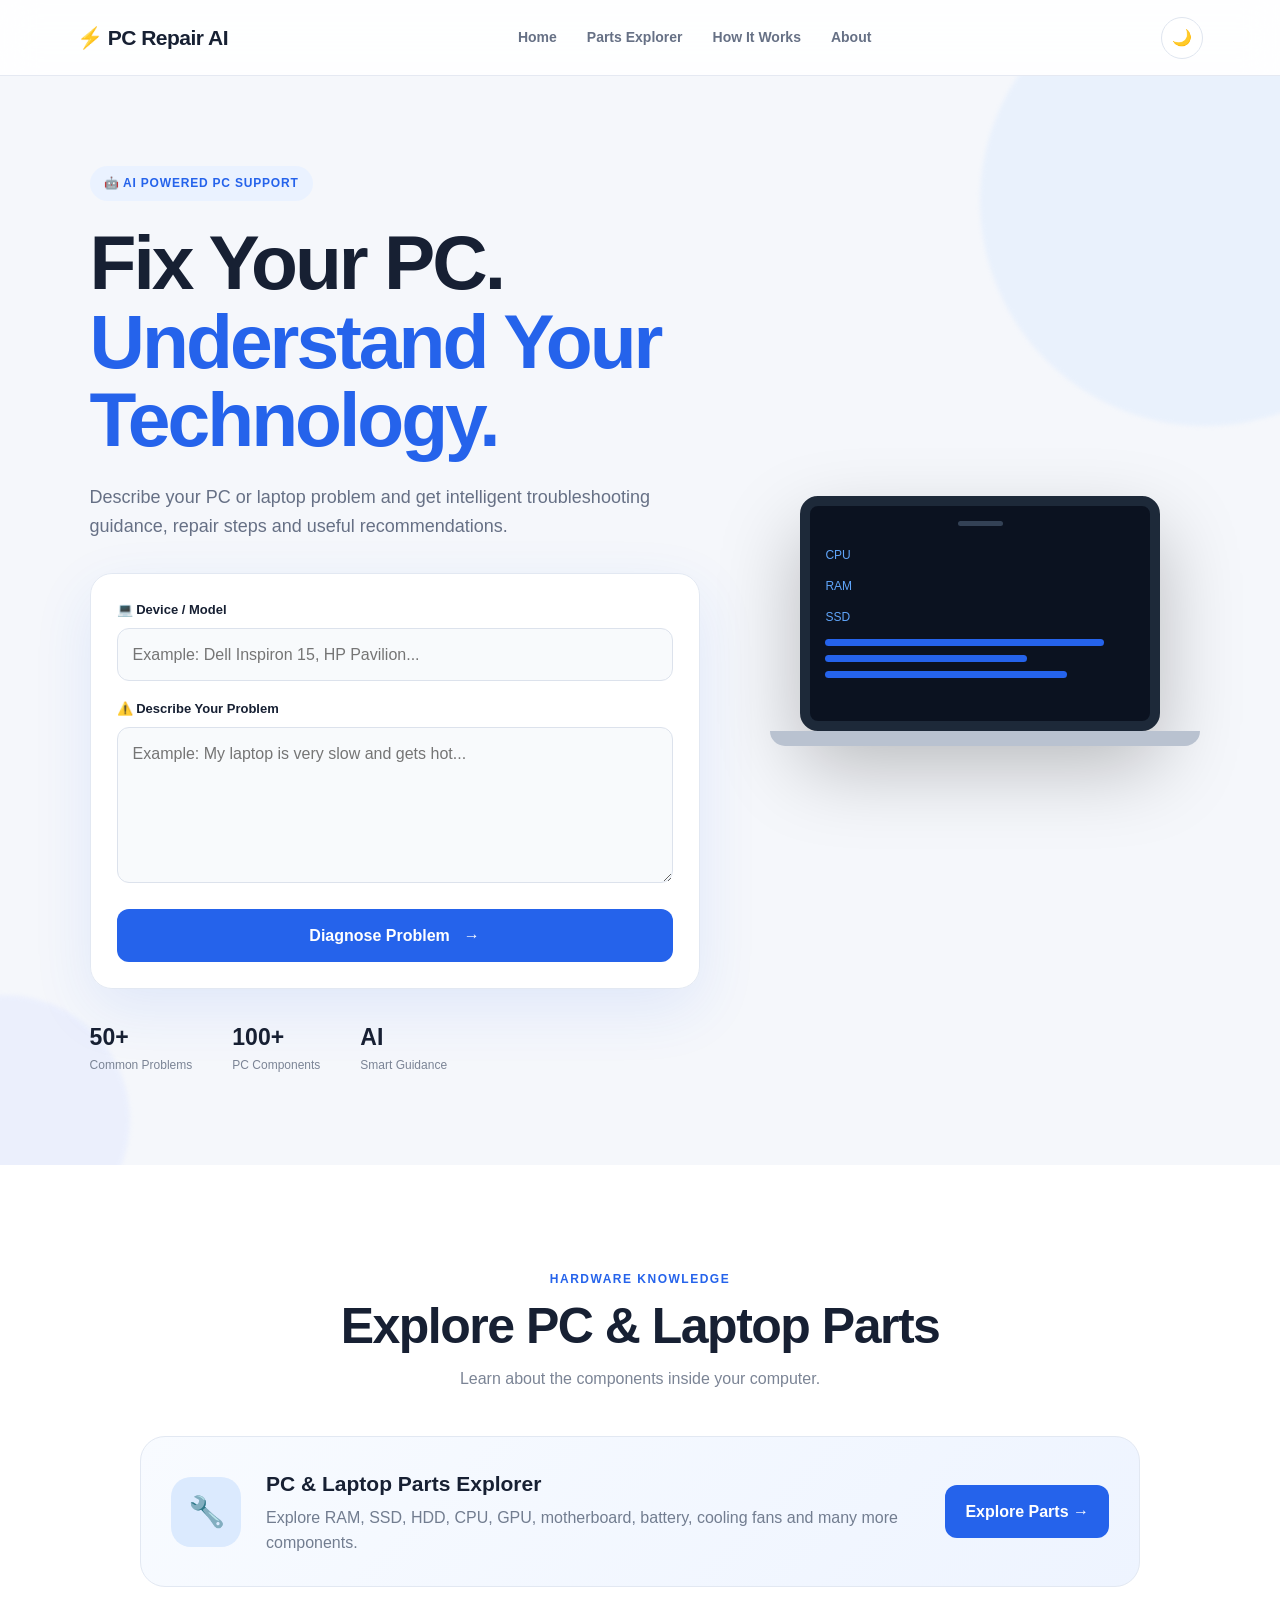
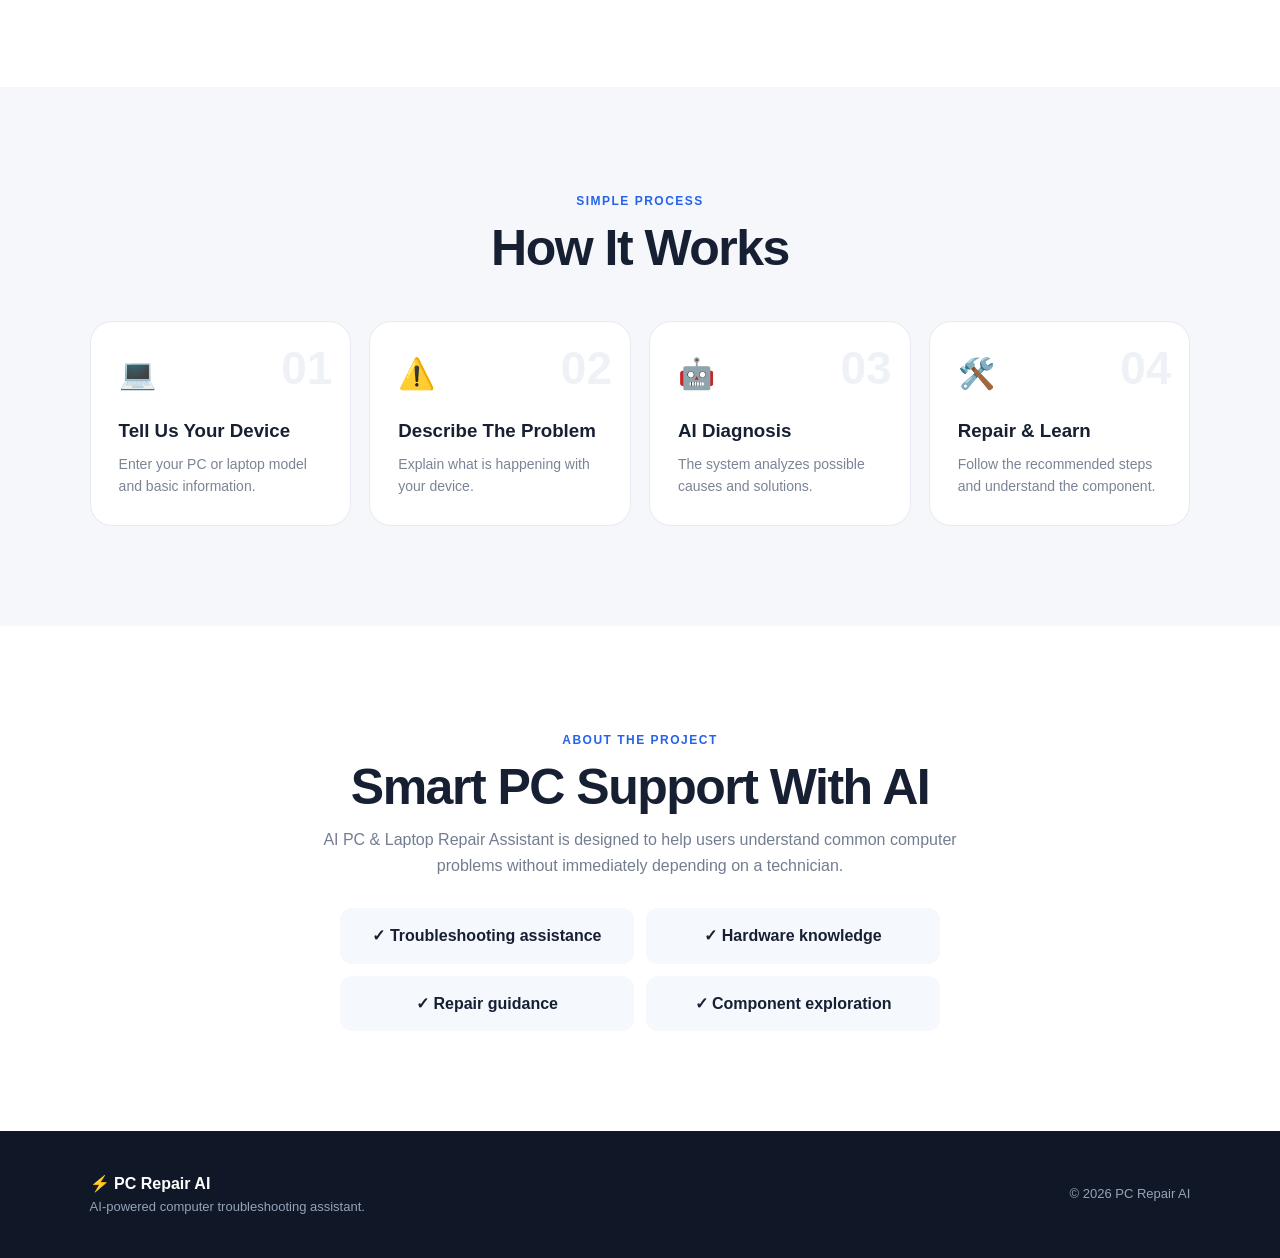
==== commit 0cdf2841: "index.html" ====
--- a/index.html
+++ b/index.html
@@ -2,3118 +2,389 @@
 <html lang="en">
 
 <head>
-<meta charset="UTF-8">
-<meta name="viewport" content="width=device-width, initial-scale=1.0">
-
-<meta name="description"
-content="AI PC and Laptop Repair Assistant for intelligent computer troubleshooting, hardware guidance and PC component recommendations.">
-
-<title>AI PC & Laptop Repair Assistant</title>
-
-<!-- Google Analytics 4 -->
+    <!-- Google Analytics -->
 <script async src="https://www.googletagmanager.com/gtag/js?id=G-TXNZC0SK5X"></script>
-
 <script>
 window.dataLayer = window.dataLayer || [];
-
-function gtag() {
-    dataLayer.push(arguments);
-}
-
-gtag("js", new Date());
-
-gtag("config", "G-TXNZC0SK5X", {
+function gtag(){dataLayer.push(arguments);}
+gtag('js', new Date());
+gtag('config', 'G-TXNZC0SK5X', {
     send_page_view: true
 });
 
-const GA_DEBUG =
-    new URLSearchParams(window.location.search).get("ga_debug") === "1";
-
-function track(eventName, parameters = {}) {
-
-    if (typeof gtag !== "function") return;
-
-    const payload = {
-        ...parameters,
-        page_path: window.location.pathname
-    };
-
-    if (GA_DEBUG) {
-        payload.debug_mode = true;
-    }
-
-    gtag("event", eventName, payload);
+function trackEvent(name, params = {}) {
+    if (typeof gtag === "function") {
+        gtag("event", name, params);
+    }
 }
-
-window.PCRepairAnalytics = {
-
-    track,
-
-    pageLoaded() {
-        track("page_loaded", {
-            page_name: document.title
-        });
-    },
-
-    diagnosisStarted() {
-        track("ai_diagnosis", {
-            status: "started"
-        });
-    },
-
-    diagnosisSuccess(productCount = 0) {
-        track("ai_diagnosis", {
-            status: "success",
-            product_count: productCount,
-            has_products: productCount > 0
-        });
-    },
-
-    diagnosisValidationError() {
-        track("ai_diagnosis", {
-            status: "validation_error"
-        });
-    },
-
-    diagnosisError(errorType = "unknown") {
-        track("ai_diagnosis", {
-            status: "error",
-            error_type: errorType
-        });
-    },
-
-    productClick(productName, store, domain) {
-        track("product_click", {
-            product_name: String(productName || "").slice(0, 100),
-            store: String(store || "unknown").slice(0, 50),
-            link_domain: String(domain || "unknown").slice(0, 100)
-        });
-    },
-
-    partExplorerClick() {
-        track("parts_explorer_click", {
-            action: "open"
-        });
-    },
-
-    themeChange(theme) {
-        track("theme_change", {
-            theme
-        });
-    }
-};
-
-PCRepairAnalytics.pageLoaded();
 </script>
-
-
-<style>
-
-/* =========================================================
-   PARTS EXPLORER THEME
-========================================================= */
-
-:root {
-    --bg: #07111f;
-    --bg2: #0b1728;
-
-    --card: rgba(15,29,48,.82);
-    --card-solid: #0f1d30;
-
-    --text: #f5f7fb;
-    --muted: #91a0b6;
-
-    --border: rgba(255,255,255,.09);
-
-    --primary: #6c63ff;
-    --primary2: #8d85ff;
-
-    --cyan: #00d9ff;
-    --green: #21e6a0;
-    --red: #ff5d73;
-    --yellow: #ffd166;
-
-    --shadow: 0 25px 70px rgba(0,0,0,.28);
-}
-
-* {
-    margin: 0;
-    padding: 0;
-    box-sizing: border-box;
-}
-
-html {
-    scroll-behavior: smooth;
-}
-
-body {
-    font-family: "Inter", Arial, sans-serif;
-
-    background:
-        radial-gradient(
-            circle at 10% 10%,
-            rgba(108,99,255,.12),
-            transparent 30%
-        ),
-        radial-gradient(
-            circle at 90% 20%,
-            rgba(0,217,255,.08),
-            transparent 28%
-        ),
-        var(--bg);
-
-    color: var(--text);
-    line-height: 1.6;
-    min-height: 100vh;
-
-    overflow-x: hidden;
-
-    transition:
-        background .3s ease,
-        color .3s ease;
-}
-
-body.light {
-
-    --bg: #f4f7fb;
-    --bg2: #ffffff;
-
-    --card: rgba(255,255,255,.9);
-    --card-solid: #ffffff;
-
-    --text: #101828;
-    --muted: #667085;
-
-    --border: rgba(16,24,40,.1);
-
-    --shadow:
-        0 20px 50px rgba(16,24,40,.1);
-
-    background:
-        radial-gradient(
-            circle at 10% 10%,
-            rgba(108,99,255,.08),
-            transparent 30%
-        ),
-        radial-gradient(
-            circle at 90% 20%,
-            rgba(0,217,255,.06),
-            transparent 28%
-        ),
-        var(--bg);
-}
-
-a {
-    color: inherit;
-    text-decoration: none;
-}
-
-button,
-input,
-textarea {
-    font: inherit;
-}
-
-button {
-    cursor: pointer;
-}
-
-.container {
-    width: min(1180px, calc(100% - 40px));
-    margin: auto;
-}
-
-
-/* =========================================================
-   NAVBAR
-========================================================= */
-
-header {
-    position: sticky;
-    top: 0;
-    z-index: 1000;
-
-    backdrop-filter: blur(18px);
-
-    background:
-        rgba(7,17,31,.72);
-
-    border-bottom:
-        1px solid var(--border);
-}
-
-body.light header {
-    background:
-        rgba(255,255,255,.75);
-}
-
-.navbar {
-    min-height: 74px;
-
-    display: flex;
-    align-items: center;
-    justify-content: space-between;
-
-    gap: 25px;
-}
-
-.logo {
-    display: flex;
-    align-items: center;
-
-    gap: 11px;
-
-    font-size: 20px;
-    font-weight: 900;
-
-    letter-spacing: -.5px;
-
-    white-space: nowrap;
-}
-
-.logo-mark {
-    width: 39px;
-    height: 39px;
-
-    display: grid;
-    place-items: center;
-
-    border-radius: 12px;
-
-    background:
-        linear-gradient(
-            135deg,
-            var(--primary),
-            var(--cyan)
-        );
-
-    box-shadow:
-        0 8px 30px rgba(108,99,255,.3);
-}
-
-.nav-links {
-    display: flex;
-    align-items: center;
-
-    gap: 7px;
-}
-
-.nav-links a {
-    padding: 9px 13px;
-
-    color: var(--muted);
-
-    font-size: 14px;
-    font-weight: 600;
-
-    border-radius: 9px;
-
-    transition: .25s ease;
-}
-
-.nav-links a:hover,
-.nav-links a.active {
-
-    color: var(--text);
-
-    background:
-        rgba(108,99,255,.12);
-}
-
-.theme-btn {
-
-    width: 42px;
-    height: 42px;
-
-    border:
-        1px solid var(--border);
-
-    border-radius: 12px;
-
-    background: var(--card);
-
-    color: var(--text);
-
-    font-size: 18px;
-
-    transition: .25s ease;
-}
-
-.theme-btn:hover {
-
-    transform: translateY(-2px);
-
-    border-color:
-        rgba(108,99,255,.5);
-}
-
-
-/* =========================================================
-   HERO
-========================================================= */
-
-.hero {
-
-    min-height: 650px;
-
-    display: grid;
-
-    grid-template-columns:
-        1.05fr .95fr;
-
-    align-items: center;
-
-    gap: 50px;
-
-    padding:
-        85px 0 75px;
-}
-
-.hero-badge {
-
-    display: inline-flex;
-
-    align-items: center;
-
-    gap: 8px;
-
-    padding:
-        8px 13px;
-
-    border:
-        1px solid rgba(108,99,255,.3);
-
-    border-radius: 999px;
-
-    background:
-        rgba(108,99,255,.08);
-
-    color:
-        var(--primary2);
-
-    font-size: 12px;
-
-    font-weight: 800;
-
-    letter-spacing: 1.2px;
-}
-
-.hero h1 {
-
-    margin-top: 22px;
-
-    font-size:
-        clamp(42px,6vw,76px);
-
-    line-height: .98;
-
-    letter-spacing: -4px;
-
-    max-width: 760px;
-}
-
-.gradient-text {
-
-    background:
-        linear-gradient(
-            90deg,
-            var(--primary2),
-            var(--cyan)
-        );
-
-    -webkit-background-clip: text;
-    background-clip: text;
-
-    color: transparent;
-}
-
-.hero p {
-
-    margin-top: 24px;
-
-    max-width: 650px;
-
-    color: var(--muted);
-
-    font-size: 17px;
-}
-
-.hero-actions {
-
-    display: flex;
-
-    gap: 12px;
-
-    flex-wrap: wrap;
-
-    margin-top: 30px;
-}
-
-.btn {
-
-    border: 0;
-
-    border-radius: 13px;
-
-    padding:
-        13px 19px;
-
-    font-weight: 800;
-
-    transition: .25s ease;
-}
-
-.btn-primary {
-
-    background:
-        linear-gradient(
-            135deg,
-            var(--primary),
-            #5147ff
-        );
-
-    color: white;
-
-    box-shadow:
-        0 12px 30px
-        rgba(108,99,255,.25);
-}
-
-.btn-secondary {
-
-    background:
-        var(--card);
-
-    color:
-        var(--text);
-
-    border:
-        1px solid var(--border);
-}
-
-.btn:hover {
-
-    transform:
-        translateY(-2px);
-}
-
-.hero-stats {
-
-    display: flex;
-
-    gap: 30px;
-
-    margin-top: 40px;
-
-    flex-wrap: wrap;
-}
-
-.stat strong {
-
-    display: block;
-
-    font-size: 25px;
-}
-
-.stat span {
-
-    color:
-        var(--muted);
-
-    font-size: 12px;
-}
-
-
-/* =========================================================
-   ORBIT
-========================================================= */
-
-.orbit-wrap {
-
-    min-height: 470px;
-
-    position: relative;
-
-    display: grid;
-
-    place-items: center;
-}
-
-.orbit {
-
-    width:
-        min(410px,80vw);
-
-    aspect-ratio: 1;
-
-    border-radius: 50%;
-
-    border:
-        1px solid
-        rgba(108,99,255,.22);
-
-    position: relative;
-
-    animation:
-        rotate 20s linear infinite;
-}
-
-.orbit::before,
-.orbit::after {
-
-    content: "";
-
-    position: absolute;
-
-    inset: 12%;
-
-    border:
-        1px dashed
-        rgba(0,217,255,.18);
-
-    border-radius: 50%;
-}
-
-.orbit::after {
-
-    inset: 26%;
-
-    border-color:
-        rgba(33,230,160,.18);
-}
-
-.center-chip {
-
-    position: absolute;
-
-    inset: 50%;
-
-    transform:
-        translate(-50%,-50%);
-
-    width: 145px;
-    height: 145px;
-
-    border-radius: 35px;
-
-    display: grid;
-
-    place-items: center;
-
-    background:
-        linear-gradient(
-            145deg,
-            rgba(108,99,255,.24),
-            rgba(0,217,255,.12)
-        );
-
-    border:
-        1px solid
-        rgba(108,99,255,.35);
-
-    box-shadow:
-        0 0 70px
-        rgba(108,99,255,.2);
-
-    font-size: 58px;
-
-    animation:
-        counterRotate 20s linear infinite;
-}
-
-.orbit-item {
-
-    position: absolute;
-
-    width: 68px;
-    height: 68px;
-
-    display: grid;
-
-    place-items: center;
-
-    border-radius: 20px;
-
-    background:
-        var(--card-solid);
-
-    border:
-        1px solid var(--border);
-
-    box-shadow:
-        var(--shadow);
-
-    font-size: 28px;
-
-    animation:
-        counterRotate 20s linear infinite;
-}
-
-.orbit-item:nth-child(1) {
-    top: -30px;
-    left: 50%;
-    transform: translateX(-50%);
-}
-
-.orbit-item:nth-child(2) {
-    right: -25px;
-    top: 50%;
-    transform: translateY(-50%);
-}
-
-.orbit-item:nth-child(3) {
-    bottom: -30px;
-    left: 50%;
-    transform: translateX(-50%);
-}
-
-.orbit-item:nth-child(4) {
-    left: -25px;
-    top: 50%;
-    transform: translateY(-50%);
-}
-
-@keyframes rotate {
-
-    to {
-        transform:
-            rotate(360deg);
-    }
-}
-
-@keyframes counterRotate {
-
-    to {
-        transform:
-            rotate(-360deg);
-    }
-}
-
-
-/* =========================================================
-   GENERAL SECTIONS
-========================================================= */
-
-.section {
-
-    padding:
-        90px 0;
-}
-
-.section-heading {
-
-    margin-bottom:
-        35px;
-}
-
-.eyebrow {
-
-    color:
-        var(--cyan);
-
-    font-size: 12px;
-
-    font-weight: 900;
-
-    letter-spacing: 1.5px;
-
-    text-transform:
-        uppercase;
-}
-
-.section-heading h2 {
-
-    margin-top:
-        8px;
-
-    font-size:
-        clamp(30px,4vw,48px);
-
-    line-height:
-        1.1;
-
-    letter-spacing:
-        -2px;
-}
-
-.section-heading p {
-
-    margin-top:
-        12px;
-
-    color:
-        var(--muted);
-
-    max-width:
-        720px;
-}
-
-
-/* =========================================================
-   DIAGNOSIS FORM
-========================================================= */
-
-.diagnosis-card {
-
-    padding: 25px;
-
-    border:
-        1px solid var(--border);
-
-    border-radius: 20px;
-
-    background:
-        var(--card);
-
-    box-shadow:
-        var(--shadow);
-
-    backdrop-filter:
-        blur(15px);
-}
-
-.form-grid {
-
-    display: grid;
-
-    grid-template-columns:
-        repeat(2,1fr);
-
-    gap: 15px;
-}
-
-.field {
-
-    display: flex;
-
-    flex-direction: column;
-
-    gap: 7px;
-}
-
-.field.full {
-
-    grid-column:
-        1 / -1;
-}
-
-.field label {
-
-    font-size: 12px;
-
-    color:
-        var(--muted);
-
-    font-weight:
-        700;
-}
-
-.field input,
-.field textarea {
-
-    width: 100%;
-
-    border:
-        1px solid var(--border);
-
-    background:
-        rgba(0,0,0,.12);
-
-    color:
-        var(--text);
-
-    padding:
-        13px;
-
-    border-radius:
-        10px;
-
-    outline:
-        none;
-
-    transition:
-        .2s ease;
-}
-
-body.light .field input,
-body.light .field textarea {
-
-    background:
-        #f8fafc;
-}
-
-.field input:focus,
-.field textarea:focus {
-
-    border-color:
-        rgba(108,99,255,.6);
-
-    box-shadow:
-        0 0 0 3px
-        rgba(108,99,255,.1);
-}
-
-.field textarea {
-
-    min-height:
-        140px;
-
-    resize:
-        vertical;
-}
-
-.diagnose-btn {
-
-    margin-top:
-        18px;
-
-    min-width:
-        180px;
-}
-
-.diagnose-btn:disabled {
-
-    opacity:
-        .7;
-
-    cursor:
-        not-allowed;
-}
-
-.button-loader {
-
-    width: 15px;
-    height: 15px;
-
-    display: inline-block;
-
-    margin-left:
-        7px;
-
-    border:
-        2px solid
-        rgba(255,255,255,.35);
-
-    border-top-color:
-        white;
-
-    border-radius:
-        50%;
-
-    animation:
-        spin .7s linear infinite;
-}
-
-@keyframes spin {
-
-    to {
-        transform:
-            rotate(360deg);
-    }
-}
-
-
-/* =========================================================
-   DIAGNOSIS RESULT
-========================================================= */
-
-.result-area {
-
-    display:
-        none;
-}
-
-.result-area.show {
-
-    display:
-        block;
-
-    animation:
-        fadeUp .35s ease;
-}
-
-.ai-result-card {
-
-    border:
-        1px solid var(--border);
-
-    border-radius:
-        22px;
-
-    background:
-        var(--card);
-
-    overflow:
-        hidden;
-
-    box-shadow:
-        var(--shadow);
-}
-
-.result-header {
-
-    padding:
-        25px;
-
-    display:
-        flex;
-
-    align-items:
-        center;
-
-    justify-content:
-        space-between;
-
-    gap:
-        20px;
-
-    border-bottom:
-        1px solid var(--border);
-}
-
-.result-title-wrap {
-
-    display:
-        flex;
-
-    align-items:
-        center;
-
-    gap:
-        15px;
-}
-
-.result-ai-icon {
-
-    width:
-        55px;
-
-    height:
-        55px;
-
-    display:
-        grid;
-
-    place-items:
-        center;
-
-    border-radius:
-        16px;
-
-    background:
-        rgba(108,99,255,.12);
-
-    font-size:
-        27px;
-}
-
-.result-label {
-
-    color:
-        var(--cyan);
-
-    font-size:
-        11px;
-
-    font-weight:
-        900;
-
-    letter-spacing:
-        1.3px;
-}
-
-.result-title {
-
-    margin-top:
-        3px;
-
-    font-size:
-        22px;
-}
-
-.result-device {
-
-    color:
-        var(--muted);
-
-    font-size:
-        13px;
-
-    margin-top:
-        4px;
-}
-
-.result-meta {
-
-    display:
-        flex;
-
-    gap:
-        8px;
-
-    flex-wrap:
-        wrap;
-
-    justify-content:
-        flex-end;
-}
-
-.badge {
-
-    padding:
-        7px 10px;
-
-    border-radius:
-        9px;
-
-    font-size:
-        11px;
-
-    font-weight:
-        800;
-
-    border:
-        1px solid var(--border);
-}
-
-.badge-confidence {
-
-    color:
-        var(--green);
-
-    background:
-        rgba(33,230,160,.08);
-}
-
-.badge-difficulty {
-
-    color:
-        var(--yellow);
-
-    background:
-        rgba(255,209,102,.08);
-}
-
-.problem-box {
-
-    margin:
-        22px;
-
-    padding:
-        17px;
-
-    border:
-        1px solid rgba(255,93,115,.2);
-
-    border-radius:
-        14px;
-
-    background:
-        rgba(255,93,115,.05);
-
-    display:
-        flex;
-
-    gap:
-        12px;
-}
-
-.problem-box-icon {
-
-    font-size:
-        22px;
-}
-
-.problem-box strong {
-
-    font-size:
-        13px;
-}
-
-.problem-box p {
-
-    margin-top:
-        5px;
-
-    color:
-        var(--muted);
-
-    font-size:
-        13px;
-}
-
-.summary-box {
-
-    margin:
-        22px;
-
-    padding:
-        18px;
-
-    border:
-        1px solid
-        rgba(0,217,255,.15);
-
-    border-radius:
-        14px;
-
-    background:
-        rgba(0,217,255,.04);
-}
-
-.summary-box span {
-
-    color:
-        var(--cyan);
-
-    font-size:
-        11px;
-
-    font-weight:
-        900;
-
-    letter-spacing:
-        1px;
-}
-
-.summary-box p {
-
-    margin-top:
-        7px;
-
-    color:
-        var(--muted);
-}
-
-.diagnosis-section {
-
-    padding:
-        25px;
-
-    border-top:
-        1px solid var(--border);
-}
-
-.diagnosis-section-heading {
-
-    display:
-        flex;
-
-    align-items:
-        center;
-
-    gap:
-        12px;
-
-    margin-bottom:
-        18px;
-}
-
-.section-icon {
-
-    width:
-        44px;
-
-    height:
-        44px;
-
-    display:
-        grid;
-
-    place-items:
-        center;
-
-    border-radius:
-        13px;
-
-    background:
-        rgba(108,99,255,.1);
-
-    font-size:
-        21px;
-}
-
-.diagnosis-section-heading span {
-
-    color:
-        var(--cyan);
-
-    font-size:
-        10px;
-
-    font-weight:
-        900;
-
-    letter-spacing:
-        1px;
-}
-
-.diagnosis-section-heading h3 {
-
-    margin-top:
-        2px;
-
-    font-size:
-        20px;
-}
-
-
-/* =========================================================
-   CAUSES
-========================================================= */
-
-.causes-grid {
-
-    display:
-        grid;
-
-    grid-template-columns:
-        repeat(2,1fr);
-
-    gap:
-        12px;
-}
-
-.cause-card {
-
-    padding:
-        17px;
-
-    border:
-        1px solid var(--border);
-
-    border-radius:
-        14px;
-
-    background:
-        rgba(108,99,255,.035);
-
-    display:
-        flex;
-
-    gap:
-        13px;
-}
-
-.cause-number {
-
-    color:
-        var(--primary2);
-
-    font-size:
-        12px;
-
-    font-weight:
-        900;
-}
-
-.cause-card strong {
-
-    font-size:
-        14px;
-}
-
-.cause-card p {
-
-    margin-top:
-        4px;
-
-    color:
-        var(--muted);
-
-    font-size:
-        12px;
-}
-
-
-/* =========================================================
-   STEPS
-========================================================= */
-
-.steps-list {
-
-    display:
-        grid;
-
-    gap:
-        12px;
-}
-
-.diagnosis-step {
-
-    display:
-        flex;
-
-    gap:
-        15px;
-
-    padding:
-        16px;
-
-    border:
-        1px solid var(--border);
-
-    border-radius:
-        14px;
-
-    background:
-        rgba(0,0,0,.08);
-}
-
-.step-number {
-
-    flex:
-        0 0 38px;
-
-    width:
-        38px;
-
-    height:
-        38px;
-
-    display:
-        grid;
-
-    place-items:
-        center;
-
-    border-radius:
-        11px;
-
-    background:
-        var(--primary);
-
-    color:
-        white;
-
-    font-weight:
-        900;
-}
-
-.diagnosis-step h4 {
-
-    font-size:
-        14px;
-}
-
-.diagnosis-step p {
-
-    margin-top:
-        4px;
-
-    color:
-        var(--muted);
-
-    font-size:
-        13px;
-}
-
-
-/* =========================================================
-   REPAIR STEPS
-========================================================= */
-
-.repair-list {
-
-    display:
-        grid;
-
-    gap:
-        13px;
-}
-
-.repair-step {
-
-    padding:
-        18px;
-
-    border:
-        1px solid rgba(33,230,160,.15);
-
-    border-radius:
-        15px;
-
-    background:
-        rgba(33,230,160,.035);
-}
-
-.repair-step-top {
-
-    display:
-        flex;
-
-    justify-content:
-        space-between;
-
-    color:
-        var(--green);
-
-    font-size:
-        10px;
-
-    font-weight:
-        900;
-
-    letter-spacing:
-        1px;
-}
-
-.repair-step h4 {
-
-    margin-top:
-        8px;
-
-    font-size:
-        15px;
-}
-
-.repair-step p {
-
-    margin-top:
-        6px;
-
-    color:
-        var(--muted);
-
-    font-size:
-        13px;
-}
-
-
-/* =========================================================
-   TOOLS / PARTS
-========================================================= */
-
-.items-grid {
-
-    display:
-        grid;
-
-    grid-template-columns:
-        repeat(3,1fr);
-
-    gap:
-        12px;
-}
-
-.item-card {
-
-    padding:
-        16px;
-
-    border:
-        1px solid var(--border);
-
-    border-radius:
-        14px;
-
-    background:
-        var(--card);
-}
-
-.item-card-icon {
-
-    font-size:
-        22px;
-
-    margin-bottom:
-        9px;
-}
-
-.item-card span {
-
-    display:
-        block;
-
-    color:
-        var(--cyan);
-
-    font-size:
-        9px;
-
-    font-weight:
-        900;
-
-    letter-spacing:
-        1px;
-}
-
-.item-card strong {
-
-    display:
-        block;
-
-    margin-top:
-        4px;
-
-    font-size:
-        13px;
-}
-
-
-/* =========================================================
-   SAFETY
-========================================================= */
-
-.safety-list {
-
-    display:
-        grid;
-
-    gap:
-        10px;
-}
-
-.safety-item {
-
-    display:
-        flex;
-
-    gap:
-        12px;
-
-    padding:
-        14px;
-
-    border:
-        1px solid rgba(255,209,102,.16);
-
-    border-radius:
-        12px;
-
-    background:
-        rgba(255,209,102,.04);
-}
-
-.safety-item-icon {
-
-    color:
-        var(--yellow);
-
-    font-weight:
-        900;
-}
-
-.safety-item p {
-
-    color:
-        var(--muted);
-
-    font-size:
-        13px;
-}
-
-
-/* =========================================================
-   PROFESSIONAL
-========================================================= */
-
-.professional-box {
-
-    padding:
-        20px;
-
-    border:
-        1px solid rgba(255,93,115,.18);
-
-    border-radius:
-        16px;
-
-    background:
-        rgba(255,93,115,.04);
-
-    display:
-        flex;
-
-    gap:
-        15px;
-}
-
-.professional-icon {
-
-    font-size:
-        28px;
-}
-
-.professional-box span {
-
-    color:
-        var(--red);
-
-    font-size:
-        10px;
-
-    font-weight:
-        900;
-
-    letter-spacing:
-        1px;
-}
-
-.professional-box h3 {
-
-    margin-top:
-        3px;
-}
-
-.professional-box ul {
-
-    margin-top:
-        9px;
-
-    padding-left:
-        18px;
-}
-
-.professional-box li {
-
-    color:
-        var(--muted);
-
-    font-size:
-        13px;
-
-    margin:
-        5px 0;
-}
-
-
-/* =========================================================
-   PRODUCTS
-========================================================= */
-
-.product-note {
-
-    padding:
-        15px;
-
-    border:
-        1px solid rgba(0,217,255,.14);
-
-    border-radius:
-        12px;
-
-    background:
-        rgba(0,217,255,.035);
-
-    display:
-        flex;
-
-    gap:
-        10px;
-
-    margin-bottom:
-        18px;
-}
-
-.product-note p {
-
-    color:
-        var(--muted);
-
-    font-size:
-        12px;
-}
-
-.product-groups {
-
-    display:
-        grid;
-
-    gap:
-        20px;
-}
-
-.product-group {
-
-    border:
-        1px solid var(--border);
-
-    border-radius:
-        16px;
-
-    overflow:
-        hidden;
-
-    background:
-        rgba(0,0,0,.06);
-}
-
-.product-group-header {
-
-    padding:
-        16px 18px;
-
-    display:
-        flex;
-
-    justify-content:
-        space-between;
-
-    gap:
-        15px;
-
-    border-bottom:
-        1px solid var(--border);
-}
-
-.product-group-header span {
-
-    color:
-        var(--cyan);
-
-    font-size:
-        9px;
-
-    font-weight:
-        900;
-
-    letter-spacing:
-        1px;
-}
-
-.product-group-header h4 {
-
-    margin-top:
-        2px;
-}
-
-.product-count {
-
-    color:
-        var(--muted);
-
-    font-size:
-        11px;
-}
-
-.product-grid {
-
-    padding:
-        16px;
-
-    display:
-        grid;
-
-    grid-template-columns:
-        repeat(3,1fr);
-
-    gap:
-        14px;
-}
-
-.product-card {
-
-    border:
-        1px solid var(--border);
-
-    border-radius:
-        14px;
-
-    overflow:
-        hidden;
-
-    background:
-        var(--card);
-
-    transition:
-        .25s ease;
-}
-
-.product-card:hover {
-
-    transform:
-        translateY(-4px);
-
-    border-color:
-        rgba(108,99,255,.4);
-}
-
-.product-image-wrap {
-
-    height:
-        170px;
-
-    position:
-        relative;
-
-    background:
-        rgba(0,0,0,.12);
-}
-
-.product-image {
-
-    width:
-        100%;
-
-    height:
-        100%;
-
-    object-fit:
-        contain;
-
-    padding:
-        12px;
-}
-
-.product-placeholder {
-
-    width:
-        100%;
-
-    height:
-        100%;
-
-    display:
-        flex;
-
-    flex-direction:
-        column;
-
-    align-items:
-        center;
-
-    justify-content:
-        center;
-
-    gap:
-        5px;
-
-    color:
-        var(--muted);
-}
-
-.product-placeholder span {
-
-    font-size:
-        34px;
-}
-
-.product-placeholder small {
-
-    font-size:
-        10px;
-}
-
-.product-source {
-
-    position:
-        absolute;
-
-    left:
-        9px;
-
-    bottom:
-        9px;
-
-    padding:
-        5px 7px;
-
-    border-radius:
-        6px;
-
-    background:
-        rgba(7,17,31,.82);
-
-    color:
-        white;
-
-    font-size:
-        9px;
-
-    font-weight:
-        800;
-}
-
-.product-info {
-
-    padding:
-        15px;
-}
-
-.product-title {
-
-    font-size:
-        13px;
-
-    line-height:
-        1.4;
-
-    min-height:
-        37px;
-}
-
-.product-price {
-
-    margin-top:
-        9px;
-
-    color:
-        var(--green);
-
-    font-size:
-        14px;
-
-    font-weight:
-        900;
-}
-
-.product-rating {
-
-    margin-top:
-        7px;
-
-    font-size:
-        11px;
-}
-
-.product-rating span {
-
-    color:
-        var(--yellow);
-}
-
-.product-rating small {
-
-    color:
-        var(--muted);
-
-    margin-left:
-        5px;
-}
-
-.product-actions {
-
-    margin-top:
-        12px;
-}
-
-.product-link {
-
-    display:
-        block;
-
-    width:
-        100%;
-
-    padding:
-        9px;
-
-    text-align:
-        center;
-
-    border-radius:
-        9px;
-
-    background:
-        var(--primary);
-
-    color:
-        white;
-
-    font-size:
-        11px;
-
-    font-weight:
-        800;
-
-    transition:
-        .2s ease;
-}
-
-.product-link:hover {
-
-    background:
-        var(--primary2);
-}
-
-.disabled-link {
-
-    background:
-        rgba(255,255,255,.05);
-
-    color:
-        var(--muted);
-
-    cursor:
-        not-allowed;
-}
-
-
-/* =========================================================
-   ERROR
-========================================================= */
-
-.error-card {
-
-    padding:
-        35px;
-
-    border:
-        1px solid rgba(255,93,115,.2);
-
-    border-radius:
-        18px;
-
-    background:
-        rgba(255,93,115,.05);
-
-    text-align:
-        center;
-}
-
-.error-card > div:first-child {
-
-    font-size:
-        38px;
-}
-
-.error-card h3 {
-
-    margin-top:
-        8px;
-}
-
-.error-card p {
-
-    margin-top:
-        7px;
-
-    color:
-        var(--muted);
-}
-
-.error-help {
-
-    margin-top:
-        20px;
-
-    padding:
-        15px;
-
-    text-align:
-        left;
-
-    border:
-        1px solid var(--border);
-
-    border-radius:
-        12px;
-}
-
-.error-help ul {
-
-    padding-left:
-        20px;
-
-    margin-top:
-        8px;
-}
-
-.error-help li {
-
-    color:
-        var(--muted);
-
-    font-size:
-        13px;
-
-    margin:
-        4px 0;
-}
-
-.error-help code {
-
-    color:
-        var(--cyan);
-}
-
-
-/* =========================================================
-   INFO SECTIONS
-========================================================= */
-
-.info-grid {
-
-    display:
-        grid;
-
-    grid-template-columns:
-        repeat(3,1fr);
-
-    gap:
-        16px;
-}
-
-.info-card {
-
-    padding:
-        25px;
-
-    border:
-        1px solid var(--border);
-
-    border-radius:
-        18px;
-
-    background:
-        var(--card);
-}
-
-.info-card span {
-
-    font-size:
-        30px;
-}
-
-.info-card h3 {
-
-    margin-top:
-        15px;
-}
-
-.info-card p {
-
-    margin-top:
-        8px;
-
-    color:
-        var(--muted);
-
-    font-size:
-        14px;
-}
-
-
-/* =========================================================
-   FOOTER
-========================================================= */
-
-footer {
-
-    border-top:
-        1px solid var(--border);
-
-    padding:
-        30px 0;
-
-    color:
-        var(--muted);
-
-    font-size:
-        13px;
-}
-
-.footer-inner {
-
-    display:
-        flex;
-
-    justify-content:
-        space-between;
-
-    gap:
-        20px;
-
-    flex-wrap:
-        wrap;
-}
-
-
-/* =========================================================
-   BACK TO TOP
-========================================================= */
-
-#backTop {
-
-    position:
-        fixed;
-
-    right:
-        22px;
-
-    bottom:
-        22px;
-
-    width:
-        45px;
-
-    height:
-        45px;
-
-    border:
-        1px solid var(--border);
-
-    border-radius:
-        13px;
-
-    background:
-        var(--card-solid);
-
-    color:
-        var(--text);
-
-    display:
-        none;
-
-    place-items:
-        center;
-
-    z-index:
-        900;
-
-    box-shadow:
-        var(--shadow);
-}
-
-#backTop.show {
-
-    display:
-        grid;
-}
-
-
-/* =========================================================
-   ANIMATIONS
-========================================================= */
-
-@keyframes fadeUp {
-
-    from {
-        opacity: 0;
-        transform:
-            translateY(10px);
-    }
-
-    to {
-        opacity: 1;
-        transform:
-            translateY(0);
-    }
-}
-
-
-/* =========================================================
-   RESPONSIVE
-========================================================= */
-
-@media (max-width:1100px) {
-
-    .hero {
-        grid-template-columns:
-            1fr;
-    }
-
-    .orbit-wrap {
-        min-height:
-            420px;
-    }
-
-    .product-grid {
-        grid-template-columns:
-            repeat(2,1fr);
-    }
-}
-
-@media (max-width:850px) {
-
-    .nav-links {
-        display:
-            none;
-    }
-
-    .causes-grid,
-    .items-grid,
-    .info-grid {
-        grid-template-columns:
-            1fr;
-    }
-
-    .product-grid {
-        grid-template-columns:
-            repeat(2,1fr);
-    }
-}
-
-@media (max-width:650px) {
-
-    .container {
-        width:
-            min(100% - 26px,1180px);
-    }
-
-    .hero {
-        padding:
-            60px 0;
-    }
-
-    .hero h1 {
-
-        font-size:
-            43px;
-
-        letter-spacing:
-            -2.5px;
-    }
-
-    .hero p {
-
-        font-size:
-            15px;
-    }
-
-    .hero-stats {
-
-        gap:
-            18px;
-    }
-
-    .orbit-wrap {
-
-        min-height:
-            330px;
-    }
-
-    .orbit {
-
-        width:
-            290px;
-    }
-
-    .center-chip {
-
-        width:
-            105px;
-
-        height:
-            105px;
-
-        font-size:
-            43px;
-    }
-
-    .orbit-item {
-
-        width:
-            52px;
-
-        height:
-            52px;
-
-        font-size:
-            22px;
-    }
-
-    .form-grid {
-
-        grid-template-columns:
-            1fr;
-    }
-
-    .field.full {
-
-        grid-column:
-            auto;
-    }
-
-    .product-grid {
-
-        grid-template-columns:
-            1fr;
-    }
-
-    .result-header {
-
-        flex-direction:
-            column;
-
-        align-items:
-            flex-start;
-    }
-
-    .result-meta {
-
-        justify-content:
-            flex-start;
-    }
-
-    .section {
-
-        padding:
-            65px 0;
-    }
-}
-
-</style>
+    <meta charset="UTF-8">
+    <meta name="viewport" content="width=device-width, initial-scale=1.0">
+    <meta name="description" content="AI PC and Laptop Repair Assistant for intelligent computer troubleshooting and hardware guidance.">
+    <title>AI PC & Laptop Repair Assistant</title>
+    <link rel="stylesheet" href="style.css">
 </head>
 
-
 <body>
 
-
-<!-- ======================================================
-     NAVBAR
-====================================================== -->
-
-<header>
-
-<div class="container navbar">
-
-<a href="index.html" class="logo">
-
-    <span class="logo-mark">
-        ⚡
+<header class="navbar">
+
+    <a href="index.html" class="logo">
+        ⚡ PC Repair AI
+    </a>
+
+    <nav>
+        <a href="index.html">Home</a>
+        <a href="parts.html">Parts Explorer</a>
+        <a href="#how">How It Works</a>
+        <a href="#about">About</a>
+    </nav>
+
+    <button id="themeBtn" class="theme-btn" type="button" aria-label="Toggle theme">
+        🌙
+    </button>
+
+</header>
+
+<main>
+
+<section class="hero">
+
+    <div class="hero-bg-circle circle-one"></div>
+    <div class="hero-bg-circle circle-two"></div>
+
+    <div class="hero-content">
+
+        <div class="badge">
+            🤖 AI POWERED PC SUPPORT
+        </div>
+
+        <h1>
+            Fix Your PC.<br>
+            <span>Understand Your Technology.</span>
+        </h1>
+
+        <p>
+            Describe your PC or laptop problem and get intelligent
+            troubleshooting guidance, repair steps and useful recommendations.
+        </p>
+
+        <div class="repair-box">
+
+            <label for="device">
+                💻 Device / Model
+            </label>
+
+            <input
+                id="device"
+                type="text"
+                autocomplete="off"
+                placeholder="Example: Dell Inspiron 15, HP Pavilion..."
+            >
+
+            <label for="problem">
+                ⚠️ Describe Your Problem
+            </label>
+
+            <textarea
+                id="problem"
+                rows="5"
+                placeholder="Example: My laptop is very slow and gets hot..."
+            ></textarea>
+
+            <button
+                id="diagnoseButton"
+                class="primary-btn"
+                type="button"
+            >
+                Diagnose Problem
+                <span>→</span>
+            </button>
+
+        </div>
+
+        <div class="hero-stats">
+
+            <div>
+                <strong>50+</strong>
+                <span>Common Problems</span>
+            </div>
+
+            <div>
+                <strong>100+</strong>
+                <span>PC Components</span>
+            </div>
+
+            <div>
+                <strong>AI</strong>
+                <span>Smart Guidance</span>
+            </div>
+
+        </div>
+
+    </div>
+
+    <div class="floating-pc">
+
+        <div class="pc-screen">
+
+            <div class="screen-top"></div>
+
+            <div class="screen-content">
+
+                <span>CPU</span>
+                <span>RAM</span>
+                <span>SSD</span>
+
+                <div class="loading-bars">
+                    <i></i>
+                    <i></i>
+                    <i></i>
+                </div>
+
+            </div>
+
+        </div>
+
+        <div class="pc-base"></div>
+
+    </div>
+
+</section>
+
+
+<section id="resultSection" class="result-section hidden">
+
+    <div class="section-title">
+
+        <span>AI ANALYSIS</span>
+
+        <h2>
+            Your Repair Guide
+        </h2>
+
+    </div>
+
+    <div id="resultContainer"></div>
+
+</section>
+
+
+<section class="parts-preview">
+
+    <div class="section-title">
+
+        <span>HARDWARE KNOWLEDGE</span>
+
+        <h2>
+            Explore PC & Laptop Parts
+        </h2>
+
+        <p>
+            Learn about the components inside your computer.
+        </p>
+
+    </div>
+
+    <div class="preview-card">
+
+        <div class="preview-icon">
+            🔧
+        </div>
+
+        <div>
+
+            <h3>
+                PC & Laptop Parts Explorer
+            </h3>
+
+            <p>
+                Explore RAM, SSD, HDD, CPU, GPU, motherboard,
+                battery, cooling fans and many more components.
+            </p>
+
+        </div>
+
+        <a href="parts.html" class="preview-button">
+            Explore Parts →
+        </a>
+
+    </div>
+
+</section>
+
+
+<section id="how" class="how-section">
+
+    <div class="section-title">
+
+        <span>SIMPLE PROCESS</span>
+
+        <h2>
+            How It Works
+        </h2>
+
+    </div>
+
+    <div class="how-grid">
+
+        <div class="how-card">
+
+            <div class="number">
+                01
+            </div>
+
+            <div class="how-icon">
+                💻
+            </div>
+
+            <h3>
+                Tell Us Your Device
+            </h3>
+
+            <p>
+                Enter your PC or laptop model and basic information.
+            </p>
+
+        </div>
+
+
+        <div class="how-card">
+
+            <div class="number">
+                02
+            </div>
+
+            <div class="how-icon">
+                ⚠️
+            </div>
+
+            <h3>
+                Describe The Problem
+            </h3>
+
+            <p>
+                Explain what is happening with your device.
+            </p>
+
+        </div>
+
+
+        <div class="how-card">
+
+            <div class="number">
+                03
+            </div>
+
+            <div class="how-icon">
+                🤖
+            </div>
+
+            <h3>
+                AI Diagnosis
+            </h3>
+
+            <p>
+                The system analyzes possible causes and solutions.
+            </p>
+
+        </div>
+
+
+        <div class="how-card">
+
+            <div class="number">
+                04
+            </div>
+
+            <div class="how-icon">
+                🛠️
+            </div>
+
+            <h3>
+                Repair & Learn
+            </h3>
+
+            <p>
+                Follow the recommended steps and understand the component.
+            </p>
+
+        </div>
+
+    </div>
+
+</section>
+
+
+<section id="about" class="about-section">
+
+    <div class="about-content">
+
+        <span>
+            ABOUT THE PROJECT
+        </span>
+
+        <h2>
+            Smart PC Support With AI
+        </h2>
+
+        <p>
+            AI PC & Laptop Repair Assistant is designed to help users
+            understand common computer problems without immediately
+            depending on a technician.
+        </p>
+
+        <div class="about-points">
+
+            <div>
+                ✓ Troubleshooting assistance
+            </div>
+
+            <div>
+                ✓ Hardware knowledge
+            </div>
+
+            <div>
+                ✓ Repair guidance
+            </div>
+
+            <div>
+                ✓ Component exploration
+            </div>
+
+        </div>
+
+    </div>
+
+</section>
+
+</main>
+
+
+<footer>
+
+    <div>
+
+        <strong>
+            ⚡ PC Repair AI
+        </strong>
+
+        <p>
+            AI-powered computer troubleshooting assistant.
+        </p>
+
+    </div>
+
+    <span>
+        © 2026 PC Repair AI
     </span>
 
-    PC Repair AI
-
-</a>
-
-
-<nav class="nav-links">
-
-<a
-    href="index.html"
-    class="active"
->
-    Home
-</a>
-
-<a
-    href="parts.html"
-    id="partsExplorerLink"
->
-    Parts Explorer
-</a>
-
-<a href="#how">
-    How It Works
-</a>
-
-<a href="#about">
-    About
-</a>
-
-</nav>
+</footer>
 
 
 <button
-    id="themeBtn"
-    class="theme-btn"
-    type="button"
-    aria-label="Toggle theme"
->
-    🌙
-</button>
-
-</div>
-
-</header>
-
-
-
-<main>
-
-
-<!-- ======================================================
-     HERO
-====================================================== -->
-
-<section class="hero">
-
-<div class="container"
-style="
-display:grid;
-grid-template-columns:1.05fr .95fr;
-align-items:center;
-gap:50px;
-grid-column:1/-1;
-">
-
-<div>
-
-<div class="hero-badge">
-
-    🤖 AI POWERED PC SUPPORT
-
-</div>
-
-
-<h1>
-
-    Fix Your PC.
-    <br>
-
-    <span class="gradient-text">
-        Understand Your Technology.
-    </span>
-
-</h1>
-
-
-<p>
-
-    Describe your PC or laptop problem and get
-    intelligent troubleshooting guidance, repair
-    steps and useful hardware recommendations.
-
-</p>
-
-
-<div class="hero-actions">
-
-<a
-    href="#diagnose"
-    class="btn btn-primary"
->
-    Diagnose My PC →
-</a>
-
-<a
-    href="parts.html"
-    class="btn btn-secondary"
-    id="heroPartsLink"
->
-    Explore Parts
-</a>
-
-</div>
-
-
-<div class="hero-stats">
-
-<div class="stat">
-
-<strong>
-    50+
-</strong>
-
-<span>
-    Common Problems
-</span>
-
-</div>
-
-
-<div class="stat">
-
-<strong>
-    100+
-</strong>
-
-<span>
-    PC Components
-</span>
-
-</div>
-
-
-<div class="stat">
-
-<strong>
-    AI
-</strong>
-
-<span>
-    Smart Guidance
-</span>
-
-</div>
-
-</div>
-
-</div>
-
-
-<div class="orbit-wrap">
-
-<div class="orbit">
-
-<div class="center-chip">
-    🤖
-</div>
-
-<div class="orbit-item">
-    💻
-</div>
-
-<div class="orbit-item">
-    🧠
-</div>
-
-<div class="orbit-item">
-    💾
-</div>
-
-<div class="orbit-item">
-    ⚙️
-</div>
-
-</div>
-
-</div>
-
-</div>
-
-</section>
-
-
-
-<!-- ======================================================
-     DIAGNOSIS
-====================================================== -->
-
-<section
-    id="diagnose"
-    class="section"
->
-
-<div class="container">
-
-
-<div class="section-heading">
-
-<span class="eyebrow">
-    AI DIAGNOSIS
-</span>
-
-<h2>
-    Tell Us What's Wrong
-</h2>
-
-<p>
-    Enter your device and describe the problem.
-    The AI will analyze possible causes and provide
-    troubleshooting and repair guidance.
-</p>
-
-</div>
-
-
-<div class="diagnosis-card">
-
-<div class="form-grid">
-
-
-<div class="field">
-
-<label for="device">
-    💻 Device / Model
-</label>
-
-<input
-    id="device"
-    type="text"
-    autocomplete="off"
-    placeholder="Example: Dell Inspiron 15"
->
-
-</div>
-
-
-<div class="field">
-
-<label for="problem">
-    ⚠️ Problem
-</label>
-
-<input
-    id="problem"
-    type="text"
-    autocomplete="off"
-    placeholder="Example: Laptop is very slow"
->
-
-</div>
-
-
-<div class="field full">
-
-<label for="problemDetails">
-    📝 Describe The Problem In Detail
-</label>
-
-<textarea
-    id="problemDetails"
-    placeholder="Example: My laptop becomes very slow after 20 minutes and the fan gets very loud..."
-></textarea>
-
-</div>
-
-
-</div>
-
-
-<button
-    id="diagnoseButton"
-    class="btn btn-primary diagnose-btn"
-    type="button"
->
-    Diagnose Problem →
-</button>
-
-</div>
-
-</div>
-
-</section>
-
-
-
-<!-- ======================================================
-     RESULT
-====================================================== -->
-
-<section
-    id="resultSection"
-    class="section result-area"
->
-
-<div class="container">
-
-<div class="section-heading">
-
-<span class="eyebrow">
-    AI ANALYSIS
-</span>
-
-<h2>
-    Your Repair Guide
-</h2>
-
-</div>
-
-
-<div id="resultContainer"></div>
-
-</div>
-
-</section>
-
-
-
-<!-- ======================================================
-     HOW IT WORKS
-====================================================== -->
-
-<section
-    id="how"
-    class="section"
->
-
-<div class="container">
-
-
-<div class="section-heading">
-
-<span class="eyebrow">
-    SIMPLE PROCESS
-</span>
-
-<h2>
-    How It Works
-</h2>
-
-<p>
-    Get computer troubleshooting guidance in four simple steps.
-</p>
-
-</div>
-
-
-<div class="info-grid">
-
-
-<div class="info-card">
-
-<span>
-    💻
-</span>
-
-<h3>
-    01. Tell Us Your Device
-</h3>
-
-<p>
-    Enter your PC or laptop model and basic device information.
-</p>
-
-</div>
-
-
-<div class="info-card">
-
-<span>
-    ⚠️
-</span>
-
-<h3>
-    02. Describe The Problem
-</h3>
-
-<p>
-    Explain what is happening with your computer.
-</p>
-
-</div>
-
-
-<div class="info-card">
-
-<span>
-    🤖
-</span>
-
-<h3>
-    03. AI Diagnosis
-</h3>
-
-<p>
-    The system analyzes possible causes and troubleshooting steps.
-</p>
-
-</div>
-
-
-</div>
-
-</div>
-
-</section>
-
-
-
-<!-- ======================================================
-     PARTS EXPLORER
-====================================================== -->
-
-<section
-    class="section"
->
-
-<div class="container">
-
-
-<div class="section-heading">
-
-<span class="eyebrow">
-    HARDWARE KNOWLEDGE
-</span>
-
-<h2>
-    Explore PC & Laptop Parts
-</h2>
-
-<p>
-    Learn about RAM, SSD, CPU, GPU, motherboard,
-    cooling systems and other computer components.
-</p>
-
-</div>
-
-
-<div class="info-grid">
-
-
-<div class="info-card">
-
-<span>
-    🧠
-</span>
-
-<h3>
-    RAM
-</h3>
-
-<p>
-    Understand memory capacity, speed and common RAM-related problems.
-</p>
-
-</div>
-
-
-<div class="info-card">
-
-<span>
-    💾
-</span>
-
-<h3>
-    SSD / HDD
-</h3>
-
-<p>
-    Learn about storage performance, health and common failures.
-</p>
-
-</div>
-
-
-<div class="info-card">
-
-<span>
-    ⚙️
-</span>
-
-<h3>
-    CPU / GPU
-</h3>
-
-<p>
-    Understand processing hardware, temperatures and performance.
-</p>
-
-</div>
-
-
-</div>
-
-
-<div class="hero-actions">
-
-<a
-    href="parts.html"
-    class="btn btn-primary"
-    id="partsExplorerBottom"
->
-    Open Parts Explorer →
-</a>
-
-</div>
-
-</div>
-
-</section>
-
-
-
-<!-- ======================================================
-     ABOUT
-====================================================== -->
-
-<section
-    id="about"
-    class="section"
->
-
-<div class="container">
-
-
-<div class="section-heading">
-
-<span class="eyebrow">
-    ABOUT THE PROJECT
-</span>
-
-<h2>
-    Smart PC Support With AI
-</h2>
-
-<p>
-    PC Repair AI is designed to help users understand
-    common computer problems, hardware components and
-    possible repair steps before visiting a technician.
-</p>
-
-</div>
-
-
-<div class="info-grid">
-
-
-<div class="info-card">
-
-<span>
-    🔍
-</span>
-
-<h3>
-    Troubleshooting
-</h3>
-
-<p>
-    Get possible causes and diagnostic steps for common PC problems.
-</p>
-
-</div>
-
-
-<div class="info-card">
-
-<span>
-    🛠️
-</span>
-
-<h3>
-    Repair Guidance
-</h3>
-
-<p>
-    Follow structured repair steps and safety instructions.
-</p>
-
-</div>
-
-
-<div class="info-card">
-
-<span>
-    📦
-</span>
-
-<h3>
-    Hardware Recommendations
-</h3>
-
-<p>
-    Explore relevant components and product recommendations.
-</p>
-
-</div>
-
-
-</div>
-
-</div>
-
-</section>
-
-</main>
-
-
-
-<!-- ======================================================
-     FOOTER
-====================================================== -->
-
-<footer>
-
-<div class="container footer-inner">
-
-<div>
-
-<strong>
-    ⚡ PC Repair AI
-</strong>
-
-<p>
-    AI-powered computer troubleshooting assistant.
-</p>
-
-</div>
-
-<span>
-    © 2026 PC Repair AI
-</span>
-
-</div>
-
-</footer>
-
-
-
-<button
-    id="backTop"
+    id="topBtn"
+    class="top-btn"
     type="button"
     aria-label="Back to top"
 >
@@ -3121,171 +392,116 @@
 </button>
 
 
-
 <script>
 
-/* =========================================================
-   API
-========================================================= */
-
-const API_URL =
-    "https://pc-repair-ai.onrender.com";
-
-
-/* =========================================================
-   ELEMENTS
-========================================================= */
-
-const themeBtn =
-    document.getElementById("themeBtn");
-
-const backTop =
-    document.getElementById("backTop");
-
-const diagnoseButton =
-    document.getElementById("diagnoseButton");
-
-const resultSection =
-    document.getElementById("resultSection");
-
-const resultContainer =
-    document.getElementById("resultContainer");
-
-const deviceInput =
-    document.getElementById("device");
-
-const problemInput =
-    document.getElementById("problem");
-
-const problemDetails =
-    document.getElementById("problemDetails");
-
-
-/* =========================================================
-   THEME
-========================================================= */
+const API_URL = "https://pc-repair-ai.onrender.com";
+
+const themeBtn = document.getElementById("themeBtn");
+const topBtn = document.getElementById("topBtn");
+const diagnoseButton = document.getElementById("diagnoseButton");
+const resultSection = document.getElementById("resultSection");
+const resultContainer = document.getElementById("resultContainer");
+const deviceInput = document.getElementById("device");
+const problemInput = document.getElementById("problem");
+
 
 function applyTheme() {
 
-    const savedTheme =
-        localStorage.getItem("theme");
-
-    if (savedTheme === "light") {
-
-        document.body.classList.add("light");
-
+    const savedTheme = localStorage.getItem("pcRepairTheme");
+
+    if (savedTheme === "dark") {
+
+        document.body.classList.add("dark");
+        themeBtn.textContent = "☀️";
+
+    } else {
+
+        document.body.classList.remove("dark");
         themeBtn.textContent = "🌙";
 
+    }
+
+}
+
+
+applyTheme();
+
+
+themeBtn.addEventListener("click", function () {
+
+    document.body.classList.toggle("dark");
+
+    trackEvent("theme_changed", {
+        theme: document.body.classList.contains("dark") ? "dark" : "light"
+    });
+
+    if (document.body.classList.contains("dark")) {
+
+        themeBtn.textContent = "☀️";
+        localStorage.setItem("pcRepairTheme", "dark");
+
     } else {
 
-        document.body.classList.remove("light");
-
-        themeBtn.textContent = "☀️";
-
-    }
-}
-
-applyTheme();
-
-
-themeBtn.addEventListener(
-    "click",
-    function() {
-
-        document.body.classList.toggle("light");
-
-        const isLight =
-            document.body.classList.contains("light");
-
-        const theme =
-            isLight
-                ? "light"
-                : "dark";
-
-        themeBtn.textContent =
-            isLight
-                ? "🌙"
-                : "☀️";
-
-        localStorage.setItem(
-            "theme",
-            theme
-        );
-
-        PCRepairAnalytics.themeChange(
-            theme
-        );
-
-    }
-);
-
-
-/* =========================================================
-   BACK TO TOP
-========================================================= */
-
-window.addEventListener(
-    "scroll",
-    function() {
-
-        if (window.scrollY > 400) {
-
-            backTop.classList.add("show");
-
-        } else {
-
-            backTop.classList.remove("show");
-
-        }
-
-    },
-    { passive: true }
-);
-
-
-backTop.addEventListener(
-    "click",
-    function() {
-
-        window.scrollTo({
-            top: 0,
-            behavior: "smooth"
-        });
-
-    }
-);
-
-
-/* =========================================================
-   SMOOTH NAVIGATION
-========================================================= */
+        themeBtn.textContent = "🌙";
+        localStorage.setItem("pcRepairTheme", "light");
+
+    }
+
+});
+
+
+/* Keep theme synchronized across index.html and parts.html */
+window.addEventListener("storage", function (event) {
+
+    if (event.key !== "pcRepairTheme") {
+        return;
+    }
+
+    applyTheme();
+
+});
+
+
+window.addEventListener("scroll", function () {
+
+    if (window.scrollY > 400) {
+
+        topBtn.classList.add("show");
+
+    } else {
+
+        topBtn.classList.remove("show");
+
+    }
+
+});
+
+
+topBtn.addEventListener("click", function () {
+
+    window.scrollTo({
+        top: 0,
+        behavior: "smooth"
+    });
+
+});
+
 
 document
     .querySelectorAll('a[href^="#"]')
-    .forEach(function(link) {
-
-        link.addEventListener(
-            "click",
-            function(event) {
-
-                const targetId =
-                    link.getAttribute("href");
-
-                if (
-                    !targetId ||
-                    targetId === "#"
-                ) {
-                    return;
-                }
-
-                const target =
-                    document.querySelector(
-                        targetId
-                    );
-
-                if (!target) {
-                    return;
-                }
+    .forEach(function (link) {
+
+        link.addEventListener("click", function (event) {
+
+            const targetId = link.getAttribute("href");
+
+            if (!targetId || targetId === "#") {
+                return;
+            }
+
+            const target = document.querySelector(targetId);
+
+            if (target) {
 
                 event.preventDefault();
 
@@ -3295,77 +511,262 @@
                 });
 
             }
+
+        });
+
+    });
+
+
+deviceInput.addEventListener("keydown", function (event) {
+
+    if (event.key === "Enter") {
+
+        event.preventDefault();
+        problemInput.focus();
+
+    }
+
+});
+
+
+problemInput.addEventListener("keydown", function (event) {
+
+    if (event.ctrlKey && event.key === "Enter") {
+
+        event.preventDefault();
+        diagnoseButton.click();
+
+    }
+
+});
+
+
+diagnoseButton.addEventListener("click", async function () {
+
+    const device = deviceInput.value.trim();
+    const problem = problemInput.value.trim();
+
+
+    if (!device) {
+
+        trackEvent("diagnosis_validation_error", {
+            missing_field: "device"
+        });
+
+        showResult(
+            "Please enter your PC or laptop device model."
         );
 
+        deviceInput.focus();
+
+        return;
+
+    }
+
+
+    if (!problem) {
+
+        trackEvent("diagnosis_validation_error", {
+            missing_field: "problem"
+        });
+
+        showResult(
+            "Please describe the problem with your PC or laptop."
+        );
+
+        problemInput.focus();
+
+        return;
+
+    }
+
+
+    trackEvent("diagnosis_started", {
+        device_input_length: device.length,
+        problem_input_length: problem.length
     });
 
-
-/* =========================================================
-   PARTS TRACKING
-========================================================= */
-
-document
-    .querySelectorAll(
-        "#partsExplorerLink, #heroPartsLink, #partsExplorerBottom"
-    )
-    .forEach(function(link) {
-
-        link.addEventListener(
-            "click",
-            function() {
-
-                PCRepairAnalytics.partExplorerClick();
-
+    setLoadingState(true);
+
+    resultSection.classList.remove("hidden");
+
+
+    resultContainer.innerHTML = `
+
+        <div class="ai-loading">
+
+            <div class="ai-spinner"></div>
+
+            <h3>
+                AI is analyzing your problem...
+            </h3>
+
+            <p>
+                Checking possible causes,
+                diagnosis steps and repair solutions.
+            </p>
+
+            <div class="loading-status">
+
+                <span></span>
+
+                Analyzing hardware symptoms...
+
+            </div>
+
+        </div>
+
+    `;
+
+
+    resultSection.scrollIntoView({
+        behavior: "smooth",
+        block: "start"
+    });
+
+
+    try {
+
+        const response = await fetch(
+            `${API_URL}/diagnose`,
+            {
+                method: "POST",
+
+                headers: {
+                    "Content-Type": "application/json",
+                    "Accept": "application/json"
+                },
+
+                body: JSON.stringify({
+                    device: device,
+                    problem: problem
+                })
             }
         );
 
-    });
-
-
-/* =========================================================
-   ENTER / CTRL+ENTER
-========================================================= */
-
-deviceInput.addEventListener(
-    "keydown",
-    function(event) {
-
-        if (event.key === "Enter") {
-
-            event.preventDefault();
-
-            problemInput.focus();
+
+        const contentType =
+            response.headers.get("content-type") || "";
+
+
+        let data;
+
+
+        if (contentType.includes("application/json")) {
+
+            data = await response.json();
+
+        } else {
+
+            const text = await response.text();
+
+            throw new Error(
+                text || "The server returned an invalid response."
+            );
 
         }
 
-    }
-);
-
-
-problemDetails.addEventListener(
-    "keydown",
-    function(event) {
-
-        if (
-            event.ctrlKey &&
-            event.key === "Enter"
-        ) {
-
-            event.preventDefault();
-
-            diagnoseButton.click();
+
+        console.log(
+            "Diagnosis API response:",
+            data
+        );
+
+
+        if (!response.ok) {
+
+            const serverMessage =
+                data?.detail ||
+                data?.message ||
+                data?.error ||
+                "The diagnosis server returned an error.";
+
+            throw new Error(
+                getText(serverMessage)
+            );
 
         }
 
-    }
-);
-
-
-/* =========================================================
-   TEXT HELPERS
-========================================================= */
-
-function cleanText(value) {
+
+        if (!data || typeof data !== "object") {
+
+            throw new Error(
+                "The server returned empty or invalid diagnosis data."
+            );
+
+        }
+
+
+        if (data.error && !data.diagnosis) {
+
+            throw new Error(
+                getText(data.error)
+            );
+
+        }
+
+
+        resultContainer.innerHTML =
+            renderDiagnosis(
+                data,
+                device,
+                problem
+            );
+
+        trackEvent("diagnosis_completed", {
+            success: true,
+            products_found: Array.isArray(data.products) ? data.products.length : 0,
+            has_diagnosis: !!data.diagnosis
+        });
+
+
+    } catch (error) {
+
+        console.error(
+            "Diagnosis error:",
+            error
+        );
+
+        trackEvent("diagnosis_failed", {
+            error_type: error && error.name ? error.name : "unknown"
+        });
+
+        renderConnectionError(error);
+
+    } finally {
+
+        setLoadingState(false);
+
+    }
+
+});
+
+
+function setLoadingState(isLoading) {
+
+    diagnoseButton.disabled = isLoading;
+
+
+    if (isLoading) {
+
+        diagnoseButton.innerHTML = `
+            Analyzing
+            <span class="button-loader"></span>
+        `;
+
+    } else {
+
+        diagnoseButton.innerHTML = `
+            Diagnose Problem
+            <span>→</span>
+        `;
+
+    }
+
+}
+
+
+function cleanAIText(value) {
 
     if (
         value === null ||
@@ -3373,171 +774,110 @@
     ) {
 
         return "";
-    }
-
-    let text =
-        String(value);
-
-    text =
-        text.replace(
-            /```[a-zA-Z0-9_-]*\s*/g,
-            ""
-        );
-
-    text =
-        text.replace(
-            /```/g,
-            ""
-        );
-
-    text =
-        text.replace(
-            /\*\*(.*?)\*\*/g,
-            "$1"
-        );
-
-    text =
-        text.replace(
-            /__(.*?)__/g,
-            "$1"
-        );
-
-    text =
-        text.replace(
-            /`([^`]*)`/g,
-            "$1"
-        );
+
+    }
+
+
+    let text = String(value);
+
+
+    text = text.replace(/```[a-zA-Z0-9_-]*\s*/g, "");
+    text = text.replace(/```/g, "");
+    text = text.replace(/\*\*(.*?)\*\*/g, "$1");
+    text = text.replace(/__(.*?)__/g, "$1");
+    text = text.replace(/`([^`]*)`/g, "$1");
+
+
+    text = text.replace(/\r\n/g, "\n");
+    text = text.replace(/\n{3,}/g, "\n\n");
+
 
     return text.trim();
+
 }
 
 
 function escapeHTML(value) {
-
-    return String(
-        value ?? ""
-    )
-    .replace(/&/g, "&amp;")
-    .replace(/</g, "&lt;")
-    .replace(/>/g, "&gt;")
-    .replace(/"/g, "&quot;")
-    .replace(/'/g, "&#039;");
-}
-
-
-function getArray(value) {
-
-    return Array.isArray(value)
-        ? value
-        : [];
-}
-
-
-function getText(value) {
 
     if (
         value === null ||
         value === undefined
     ) {
+
         return "";
-    }
+
+    }
+
+
+    return String(value)
+        .replace(/&/g, "&amp;")
+        .replace(/</g, "&lt;")
+        .replace(/>/g, "&gt;")
+        .replace(/"/g, "&quot;")
+        .replace(/'/g, "&#039;");
+
+}
+
+
+function getArray(value) {
+
+    return Array.isArray(value)
+        ? value
+        : [];
+
+}
+
+
+function getText(value) {
 
     if (
-        typeof value === "string" ||
+        value === null ||
+        value === undefined
+    ) {
+
+        return "";
+
+    }
+
+
+    if (typeof value === "string") {
+
+        return cleanAIText(value);
+
+    }
+
+
+    if (
         typeof value === "number" ||
         typeof value === "boolean"
     ) {
-        return cleanText(value);
-    }
-
-    if (Array.isArray(value)) {
-
-        return value
-            .map(getText)
-            .filter(Boolean)
-            .join(", ");
-    }
+
+        return String(value);
+
+    }
+
 
     if (typeof value === "object") {
 
-        const fields = [
-            "text",
-            "description",
-            "summary",
-            "message",
-            "content",
-            "value",
-            "answer",
-            "name",
-            "title",
-            "details",
-            "cause",
-            "instruction",
-            "reason"
-        ];
-
-        for (const field of fields) {
-
-            if (
-                value[field] !== undefined &&
-                value[field] !== null
-            ) {
-
-                const text =
-                    getText(value[field]);
-
-                if (text) {
-                    return text;
-                }
-
-            }
+        try {
+
+            return cleanAIText(
+                JSON.stringify(value)
+            );
+
+        } catch {
+
+            return String(value);
 
         }
 
-        return Object.values(value)
-            .map(getText)
-            .filter(Boolean)
-            .join(" ");
-    }
-
-    return "";
+    }
+
+
+    return cleanAIText(value);
+
 }
 
-
-function getField(
-    object,
-    fields,
-    fallback = ""
-) {
-
-    if (
-        !object ||
-        typeof object !== "object"
-    ) {
-        return fallback;
-    }
-
-    for (const field of fields) {
-
-        if (
-            object[field] !== undefined &&
-            object[field] !== null &&
-            object[field] !== ""
-        ) {
-
-            return object[field];
-
-        }
-
-    }
-
-    return fallback;
-}
-
-
-/* =========================================================
-   URL
-========================================================= */
 
 function normalizeUrl(url) {
 
@@ -3545,54 +885,32 @@
         return "";
     }
 
-    if (typeof url === "object") {
-
-        url =
-            url.url ||
-            url.link ||
-            url.href ||
-            url.product_url ||
-            url.product_link ||
-            "";
-
-    }
-
-    let value =
-        String(url).trim();
-
-    if (!value) {
-        return "";
-    }
-
-    const markdown =
-        value.match(
-            /\]\((.*?)\)/
-        );
-
-    if (markdown) {
-        value = markdown[1];
-    }
-
-    const html =
-        value.match(
-            /href=["']([^"']+)["']/i
-        );
-
-    if (html) {
-        value = html[1];
-    }
-
-    value =
-        value
-            .replace(/&amp;/g, "&")
-            .replace(/^["']|["']$/g, "");
-
-    if (
-        value.startsWith("//")
-    ) {
-        value =
-            "https:" + value;
-    }
+
+    let value = String(url).trim();
+
+
+    const markdownMatch =
+        value.match(/\]\((.*?)\)/);
+
+
+    if (markdownMatch) {
+        value = markdownMatch[1];
+    }
+
+
+    value = value
+        .replace(/\\:/g, ":")
+        .replace(/\\&/g, "&")
+        .replace(/\\=/g, "=")
+        .replace(/\\\?/g, "?")
+        .replace(/\\\//g, "/")
+        .replace(/&amp;/g, "&");
+
+
+    if (value.startsWith("//")) {
+        value = "https:" + value;
+    }
+
 
     if (
         !value.startsWith("http://") &&
@@ -3601,348 +919,16 @@
         return "";
     }
 
+
     return value;
+
 }
 
 
-/* =========================================================
-   LOADING
-========================================================= */
-
-function setLoadingState(isLoading) {
-
-    diagnoseButton.disabled =
-        isLoading;
-
-    if (isLoading) {
-
-        diagnoseButton.innerHTML = `
-            Analyzing
-            <span class="button-loader"></span>
-        `;
-
-    } else {
-
-        diagnoseButton.innerHTML =
-            "Diagnose Problem →";
-
-    }
-
-}
-
-
-/* =========================================================
-   DIAGNOSIS BUTTON
-========================================================= */
-
-diagnoseButton.addEventListener(
-    "click",
-    async function() {
-
-        const device =
-            deviceInput.value.trim();
-
-        const shortProblem =
-            problemInput.value.trim();
-
-        const detailedProblem =
-            problemDetails.value.trim();
-
-        const problem =
-            [
-                shortProblem,
-                detailedProblem
-            ]
-            .filter(Boolean)
-            .join(". ");
-
-
-        if (!device) {
-
-            PCRepairAnalytics.diagnosisValidationError();
-
-            showResult(
-                "Please enter your PC or laptop device model."
-            );
-
-            deviceInput.focus();
-
-            return;
-        }
-
-
-        if (!problem) {
-
-            PCRepairAnalytics.diagnosisValidationError();
-
-            showResult(
-                "Please describe the problem with your PC or laptop."
-            );
-
-            problemInput.focus();
-
-            return;
-        }
-
-
-        setLoadingState(true);
-
-        resultSection.classList.add("show");
-
-        resultContainer.innerHTML = `
-
-            <div class="ai-result-card">
-
-                <div
-                    style="
-                    padding:50px;
-                    text-align:center;
-                    "
-                >
-
-                    <div
-                        class="result-ai-icon"
-                        style="
-                        margin:auto;
-                        "
-                    >
-                        🤖
-                    </div>
-
-                    <h3 style="margin-top:15px;">
-                        AI is analyzing your problem...
-                    </h3>
-
-                    <p
-                        style="
-                        margin-top:7px;
-                        color:var(--muted);
-                        "
-                    >
-                        Checking possible causes,
-                        diagnosis steps and repair solutions.
-                    </p>
-
-                    <div
-                        style="
-                        margin-top:18px;
-                        color:var(--cyan);
-                        font-size:13px;
-                        "
-                    >
-                        Analyzing hardware symptoms...
-                    </div>
-
-                </div>
-
-            </div>
-
-        `;
-
-
-        resultSection.scrollIntoView({
-            behavior: "smooth",
-            block: "start"
-        });
-
-
-        PCRepairAnalytics.diagnosisStarted();
-
-
-        try {
-
-            const response =
-                await fetch(
-                    `${API_URL}/diagnose`,
-                    {
-                        method: "POST",
-
-                        headers: {
-                            "Content-Type":
-                                "application/json",
-
-                            "Accept":
-                                "application/json"
-                        },
-
-                        body: JSON.stringify({
-                            device,
-                            problem
-                        })
-                    }
-                );
-
-
-            const contentType =
-                response.headers.get(
-                    "content-type"
-                ) || "";
-
-
-            let data;
-
-
-            if (
-                contentType.includes(
-                    "application/json"
-                )
-            ) {
-
-                data =
-                    await response.json();
-
-            } else {
-
-                const text =
-                    await response.text();
-
-                throw new Error(
-                    text ||
-                    "The server returned an invalid response."
-                );
-
-            }
-
-
-            console.log(
-                "Diagnosis API response:",
-                data
-            );
-
-
-            if (!response.ok) {
-
-                throw new Error(
-                    getText(
-                        data?.detail ||
-                        data?.message ||
-                        data?.error ||
-                        "The diagnosis server returned an error."
-                    )
-                );
-
-            }
-
-
-            if (
-                !data ||
-                typeof data !== "object"
-            ) {
-
-                throw new Error(
-                    "The server returned invalid diagnosis data."
-                );
-
-            }
-
-
-            if (
-                data.error &&
-                !data.diagnosis
-            ) {
-
-                throw new Error(
-                    getText(data.error)
-                );
-
-            }
-
-
-            resultContainer.innerHTML =
-                renderDiagnosis(
-                    data,
-                    device,
-                    problem
-                );
-
-
-            const productCount =
-                countProducts(
-                    data.products
-                );
-
-
-            PCRepairAnalytics.diagnosisSuccess(
-                productCount
-            );
-
-
-        } catch(error) {
-
-            console.error(
-                "Diagnosis error:",
-                error
-            );
-
-
-            PCRepairAnalytics.diagnosisError(
-                getErrorType(error)
-            );
-
-
-            renderConnectionError(
-                error
-            );
-
-        } finally {
-
-            setLoadingState(false);
-
-        }
-
-    }
-);
-
-
-/* =========================================================
-   ERROR TYPE
-========================================================= */
-
-function getErrorType(error) {
-
-    const message =
-        error?.message
-            ? error.message.toLowerCase()
-            : "";
-
-    if (
-        message.includes("failed to fetch") ||
-        message.includes("networkerror") ||
-        message.includes("cors")
-    ) {
-
-        return "network_error";
-
-    }
-
-    if (
-        message.includes("server") ||
-        message.includes("500") ||
-        message.includes("502") ||
-        message.includes("503")
-    ) {
-
-        return "server_error";
-
-    }
-
-    if (
-        message.includes("invalid")
-    ) {
-
-        return "invalid_response";
-
-    }
-
-    return "unknown_error";
-}
-
-
-/* =========================================================
-   DIAGNOSIS OBJECT
-========================================================= */
-
-function getDiagnosisObject(data) {
+function renderDiagnosis(data, device, problem) {
+
+    let diagnosis = {};
+
 
     if (
         data &&
@@ -3950,245 +936,80 @@
         !Array.isArray(data.diagnosis)
     ) {
 
-        return data.diagnosis;
-
-    }
-
-    if (
-        data &&
-        typeof data.result === "object" &&
-        !Array.isArray(data.result)
-    ) {
-
-        return data.result;
-
-    }
-
-    return {};
-}
-
-
-/* =========================================================
-   COUNT PRODUCTS
-========================================================= */
-
-function countProducts(groups) {
-
-    if (!Array.isArray(groups)) {
-        return 0;
-    }
-
-    return groups.reduce(
-        function(total, group) {
-
-            if (
-                group &&
-                Array.isArray(group.products)
-            ) {
-
-                return total +
-                    group.products.length;
-
-            }
-
-            if (
-                group &&
-                Array.isArray(group.items)
-            ) {
-
-                return total +
-                    group.items.length;
-
-            }
-
-            return total;
-
-        },
-        0
-    );
-}
-
-
-/* =========================================================
-   MAIN DIAGNOSIS RENDER
-========================================================= */
-
-function renderDiagnosis(
-    data,
-    device,
-    problem
-) {
-
-    const diagnosis =
-        getDiagnosisObject(data);
+        diagnosis = data.diagnosis;
+
+    }
 
 
     const title =
         getText(
-            getField(
-                diagnosis,
-                [
-                    "title",
-                    "name",
-                    "diagnosis_title"
-                ],
-                "AI PC & Laptop Diagnosis"
-            )
+            diagnosis.title ||
+            "AI PC & Laptop Diagnosis"
         );
 
 
     const summary =
         getText(
-            getField(
-                diagnosis,
-                [
-                    "summary",
-                    "explanation",
-                    "description",
-                    "message"
-                ],
-                "The AI analyzed the reported problem."
-            )
+            diagnosis.summary ||
+            "The AI analyzed the reported problem."
         );
 
 
     const confidence =
         getText(
-            getField(
-                diagnosis,
-                [
-                    "confidence",
-                    "confidence_score"
-                ],
-                "Not specified"
-            )
+            diagnosis.confidence ||
+            "Not specified"
         );
 
 
     const difficulty =
         getText(
-            getField(
-                diagnosis,
-                [
-                    "difficulty",
-                    "repair_difficulty"
-                ],
-                "Not specified"
-            )
+            diagnosis.difficulty ||
+            "Not specified"
         );
 
 
-    const causes =
-        getArray(
-            getField(
-                diagnosis,
-                [
-                    "possible_causes",
-                    "causes",
-                    "root_causes"
-                ],
-                []
-            )
-        );
+    const possibleCauses =
+        getArray(diagnosis.possible_causes);
 
 
     const diagnosisSteps =
-        getArray(
-            getField(
-                diagnosis,
-                [
-                    "diagnosis_steps",
-                    "diagnostic_steps",
-                    "troubleshooting"
-                ],
-                []
-            )
-        );
+        getArray(diagnosis.diagnosis_steps);
 
 
     const repairSteps =
-        getArray(
-            getField(
-                diagnosis,
-                [
-                    "repair_steps",
-                    "solutions",
-                    "solution_steps"
-                ],
-                []
-            )
-        );
-
-
-    const tools =
-        getArray(
-            getField(
-                diagnosis,
-                [
-                    "tools_required",
-                    "required_tools",
-                    "tools"
-                ],
-                []
-            )
-        );
-
-
-    const parts =
-        getArray(
-            getField(
-                diagnosis,
-                [
-                    "parts_required",
-                    "required_parts",
-                    "parts"
-                ],
-                []
-            )
-        );
+        getArray(diagnosis.repair_steps);
+
+
+    const toolsRequired =
+        getArray(diagnosis.tools_required);
+
+
+    const partsRequired =
+        getArray(diagnosis.parts_required);
 
 
     const safety =
-        getArray(
-            getField(
-                diagnosis,
-                [
-                    "safety",
-                    "safety_notes",
-                    "warnings"
-                ],
-                []
-            )
-        );
+        getArray(diagnosis.safety);
 
 
     const professional =
         getArray(
-            getField(
-                diagnosis,
-                [
-                    "when_to_visit_professional",
-                    "professional_help",
-                    "professional_advice"
-                ],
-                []
-            )
+            diagnosis.when_to_visit_professional
         );
 
 
     const products =
-        getArray(
-            data.products
-        );
+        getArray(data.products);
 
 
     return `
 
-        <div class="ai-result-card">
-
-            <div class="result-header">
-
-                <div class="result-title-wrap">
+        <div class="ai-result-card diagnosis-shell">
+
+            <div class="diagnosis-header">
+
+                <div class="diagnosis-header-left">
 
                     <div class="result-ai-icon">
                         🤖
@@ -4196,16 +1017,16 @@
 
                     <div>
 
-                        <div class="result-label">
+                        <div class="diagnosis-label">
                             AI DIAGNOSIS
                         </div>
 
-                        <h3 class="result-title">
+                        <h3 class="diagnosis-title">
                             ${escapeHTML(title)}
                         </h3>
 
-                        <div class="result-device">
-                            💻 ${escapeHTML(device)}
+                        <div class="diagnosis-device">
+                            💻 ${escapeHTML(getText(device))}
                         </div>
 
                     </div>
@@ -4213,16 +1034,23 @@
                 </div>
 
 
-                <div class="result-meta">
-
-                    <span class="badge badge-confidence">
-                        ◉ Confidence:
+                <div class="diagnosis-meta">
+
+                    <span class="confidence-badge">
+
+                        <span>◉</span>
+
+                        Confidence:
                         ${escapeHTML(confidence)}
+
                     </span>
 
-                    <span class="badge badge-difficulty">
+
+                    <span class="difficulty-badge">
+
                         🛠️
                         ${escapeHTML(difficulty)}
+
                     </span>
 
                 </div>
@@ -4243,7 +1071,7 @@
                     </strong>
 
                     <p>
-                        ${escapeHTML(problem)}
+                        ${escapeHTML(getText(problem))}
                     </p>
 
                 </div>
@@ -4251,56 +1079,63 @@
             </div>
 
 
-            <div class="summary-box">
+            <div class="diagnosis-summary">
+
+                <div class="summary-icon">
+                    💡
+                </div>
+
+                <div>
+
+                    <span>
+                        AI SUMMARY
+                    </span>
+
+                    <p>
+                        ${escapeHTML(summary)}
+                    </p>
+
+                </div>
+
+            </div>
+
+
+            ${renderCauses(possibleCauses)}
+
+            ${renderDiagnosisSteps(diagnosisSteps)}
+
+            ${renderRepairSteps(repairSteps)}
+
+            ${renderTools(toolsRequired)}
+
+            ${renderParts(partsRequired)}
+
+            ${renderSafety(safety)}
+
+            ${renderProfessional(professional)}
+
+            ${renderProducts(products)}
+
+
+            <div class="diagnosis-footer">
 
                 <span>
-                    AI SUMMARY
+                    🤖 Generated by PC Repair AI
                 </span>
 
-                <p>
-                    ${escapeHTML(summary)}
-                </p>
-
-            </div>
-
-
-            ${renderCauses(causes)}
-
-            ${renderDiagnosisSteps(diagnosisSteps)}
-
-            ${renderRepairSteps(repairSteps)}
-
-            ${renderItems(
-                tools,
-                "🔧",
-                "PREPARE BEFORE REPAIR",
-                "Tools Required",
-                "TOOL"
-            )}
-
-            ${renderItems(
-                parts,
-                "📦",
-                "POSSIBLE REPLACEMENT COMPONENTS",
-                "Parts Required",
-                "COMPONENT"
-            )}
-
-            ${renderSafety(safety)}
-
-            ${renderProfessional(professional)}
-
-            ${renderProducts(products)}
+                <span>
+                    Always verify model-specific
+                    instructions before hardware repair.
+                </span>
+
+            </div>
 
         </div>
 
     `;
+
 }
 
-
-/* =========================================================
-   CAUSES
-========================================================= */
 
 function renderCauses(causes) {
 
@@ -4308,11 +1143,12 @@
         return "";
     }
 
+
     return `
 
         <section class="diagnosis-section">
 
-            <div class="diagnosis-section-heading">
+            <div class="section-heading">
 
                 <div class="section-icon">
                     🔍
@@ -4335,51 +1171,65 @@
 
             <div class="causes-grid">
 
-                ${causes.map(
-                    function(item,index) {
-
-                        const text =
-                            getText(item);
-
-                        return `
-
-                            <div class="cause-card">
-
-                                <div class="cause-number">
-                                    ${String(index + 1).padStart(2,"0")}
-                                </div>
-
-                                <div>
-
-                                    <strong>
-                                        ${escapeHTML(text)}
-                                    </strong>
-
-                                    <p>
-                                        Possible issue identified
-                                        by the AI analysis.
-                                    </p>
-
-                                </div>
-
+                ${causes.map(function (cause, index) {
+
+                    let text;
+
+
+                    if (
+                        typeof cause === "object" &&
+                        cause !== null
+                    ) {
+
+                        text =
+                            cause.description ||
+                            cause.name ||
+                            cause.cause ||
+                            cause.title ||
+                            getText(cause);
+
+                    } else {
+
+                        text = getText(cause);
+
+                    }
+
+
+                    return `
+
+                        <div class="cause-card">
+
+                            <div class="cause-number">
+                                ${String(index + 1).padStart(2, "0")}
                             </div>
 
-                        `;
-
-                    }
-                ).join("")}
+                            <div class="cause-content">
+
+                                <strong>
+                                    ${escapeHTML(text)}
+                                </strong>
+
+                                <p>
+                                    Possible issue identified
+                                    by the AI analysis.
+                                </p>
+
+                            </div>
+
+                        </div>
+
+                    `;
+
+                }).join("")}
 
             </div>
 
         </section>
 
     `;
+
 }
 
-
-/* =========================================================
-   DIAGNOSIS STEPS
-========================================================= */
 
 function renderDiagnosisSteps(steps) {
 
@@ -4387,11 +1237,12 @@
         return "";
     }
 
+
     return `
 
         <section class="diagnosis-section">
 
-            <div class="diagnosis-section-heading">
+            <div class="section-heading">
 
                 <div class="section-icon">
                     🧪
@@ -4414,50 +1265,65 @@
 
             <div class="steps-list">
 
-                ${steps.map(
-                    function(item,index) {
-
-                        const text =
-                            getText(item);
-
-                        return `
-
-                            <div class="diagnosis-step">
-
-                                <div class="step-number">
-                                    ${index + 1}
-                                </div>
-
-                                <div>
-
-                                    <h4>
-                                        Check ${index + 1}
-                                    </h4>
-
-                                    <p>
-                                        ${escapeHTML(text)}
-                                    </p>
-
-                                </div>
-
+                ${steps.map(function (step, index) {
+
+                    let text;
+
+
+                    if (
+                        typeof step === "object" &&
+                        step !== null
+                    ) {
+
+                        text =
+                            step.details ||
+                            step.description ||
+                            step.step_description ||
+                            step.instruction ||
+                            step.title ||
+                            getText(step);
+
+                    } else {
+
+                        text = getText(step);
+
+                    }
+
+
+                    return `
+
+                        <div class="diagnosis-step">
+
+                            <div class="step-number">
+                                ${index + 1}
                             </div>
 
-                        `;
-
-                    }
-                ).join("")}
+                            <div class="step-content">
+
+                                <h4>
+                                    Check ${index + 1}
+                                </h4>
+
+                                <p>
+                                    ${escapeHTML(text)}
+                                </p>
+
+                            </div>
+
+                        </div>
+
+                    `;
+
+                }).join("")}
 
             </div>
 
         </section>
 
     `;
+
 }
 
-
-/* =========================================================
-   REPAIR STEPS
-========================================================= */
 
 function renderRepairSteps(steps) {
 
@@ -4465,11 +1331,12 @@
         return "";
     }
 
+
     return `
 
-        <section class="diagnosis-section">
-
-            <div class="diagnosis-section-heading">
+        <section class="diagnosis-section repair-section">
+
+            <div class="section-heading">
 
                 <div class="section-icon">
                     🛠️
@@ -4490,159 +1357,165 @@
             </div>
 
 
-            <div class="repair-list">
-
-                ${steps.map(
-                    function(item,index) {
-
-                        let title =
-                            "Repair Step " +
-                            (index + 1);
-
-                        let details =
-                            getText(item);
-
-
-                        if (
-                            item &&
-                            typeof item === "object"
-                        ) {
-
-                            title =
-                                getText(
-                                    item.title ||
-                                    item.name ||
-                                    title
-                                );
-
-                            details =
-                                getText(
-                                    item.details ||
-                                    item.description ||
-                                    item.instructions ||
-                                    item.instruction ||
-                                    item.text ||
-                                    item
-                                );
-
-                        }
-
-
-                        return `
-
-                            <div class="repair-step">
+            <div class="repair-steps">
+
+                ${steps.map(function (item, index) {
+
+                    let stepNumber = index + 1;
+
+                    let stepTitle =
+                        "Repair Step " + stepNumber;
+
+                    let details = "";
+
+
+                    if (
+                        typeof item === "object" &&
+                        item !== null
+                    ) {
+
+                        stepNumber =
+                            item.step ||
+                            item.number ||
+                            stepNumber;
+
+
+                        stepTitle =
+                            item.title ||
+                            item.name ||
+                            "Repair Step " + stepNumber;
+
+
+                        details =
+                            item.details ||
+                            item.description ||
+                            item.instructions ||
+                            item.instruction ||
+                            "";
+
+                    } else {
+
+                        details = getText(item);
+
+                    }
+
+
+                    return `
+
+                        <div class="repair-step">
+
+                            <div class="repair-step-number">
+                                ${escapeHTML(stepNumber)}
+                            </div>
+
+                            <div class="repair-step-content">
 
                                 <div class="repair-step-top">
 
                                     <span>
-                                        STEP ${index + 1}
+                                        STEP ${escapeHTML(stepNumber)}
                                     </span>
 
-                                    <span>
+                                    <div>
                                         ✓
-                                    </span>
+                                    </div>
 
                                 </div>
 
                                 <h4>
-                                    ${escapeHTML(title)}
+                                    ${escapeHTML(getText(stepTitle))}
                                 </h4>
 
                                 <p>
-                                    ${escapeHTML(details)}
+                                    ${escapeHTML(getText(details))}
                                 </p>
 
                             </div>
 
-                        `;
+                        </div>
+
+                    `;
+
+                }).join("")}
+
+            </div>
+
+        </section>
+
+    `;
+
+}
+
+
+function renderTools(tools) {
+
+    if (!tools.length) {
+        return "";
+    }
+
+
+    return `
+
+        <section class="diagnosis-section">
+
+            <div class="section-heading">
+
+                <div class="section-icon">
+                    🔧
+                </div>
+
+                <div>
+
+                    <span>
+                        PREPARE BEFORE REPAIR
+                    </span>
+
+                    <h3>
+                        Tools Required
+                    </h3>
+
+                </div>
+
+            </div>
+
+
+            <div class="tools-grid">
+
+                ${tools.map(function (tool, index) {
+
+                    let text;
+
+
+                    if (
+                        typeof tool === "object" &&
+                        tool !== null
+                    ) {
+
+                        text =
+                            tool.name ||
+                            tool.title ||
+                            tool.tool ||
+                            getText(tool);
+
+                    } else {
+
+                        text = getText(tool);
 
                     }
-                ).join("")}
-
-            </div>
-
-        </section>
-
-    `;
-}
-
-
-/* =========================================================
-   TOOLS / PARTS
-========================================================= */
-
-function renderItems(
-    items,
-    icon,
-    label,
-    heading,
-    itemLabel
-) {
-
-    if (!items.length) {
-        return "";
-    }
-
-    return `
-
-        <section class="diagnosis-section">
-
-            <div class="diagnosis-section-heading">
-
-                <div class="section-icon">
-                    ${icon}
-                </div>
-
-                <div>
-
-                    <span>
-                        ${label}
-                    </span>
-
-                    <h3>
-                        ${heading}
-                    </h3>
-
-                </div>
-
-            </div>
-
-
-            <div class="items-grid">
-
-                ${items.map(
-                    function(item,index) {
-
-                        let text =
-                            getText(item);
-
-                        if (
-                            item &&
-                            typeof item === "object"
-                        ) {
-
-                            text =
-                                getText(
-                                    item.name ||
-                                    item.title ||
-                                    item.component ||
-                                    item.part_name ||
-                                    item.tool ||
-                                    item
-                                );
-
-                        }
-
-                        return `
-
-                            <div class="item-card">
-
-                                <div class="item-card-icon">
-                                    ${icon}
-                                </div>
+
+
+                    return `
+
+                        <div class="tool-card">
+
+                            <div class="tool-icon">
+                                🔧
+                            </div>
+
+                            <div>
 
                                 <span>
-                                    ${itemLabel} ${index + 1}
+                                    TOOL ${index + 1}
                                 </span>
 
                                 <strong>
@@ -4651,22 +1524,131 @@
 
                             </div>
 
-                        `;
+                        </div>
+
+                    `;
+
+                }).join("")}
+
+            </div>
+
+        </section>
+
+    `;
+
+}
+
+
+function renderParts(parts) {
+
+    if (!parts.length) {
+        return "";
+    }
+
+
+    return `
+
+        <section class="diagnosis-section">
+
+            <div class="section-heading">
+
+                <div class="section-icon">
+                    📦
+                </div>
+
+                <div>
+
+                    <span>
+                        POSSIBLE REPLACEMENT COMPONENTS
+                    </span>
+
+                    <h3>
+                        Parts Required
+                    </h3>
+
+                </div>
+
+            </div>
+
+
+            <div class="parts-required-grid">
+
+                ${parts.map(function (part, index) {
+
+                    let name = "Required Component";
+                    let searchQuery = "";
+
+
+                    if (
+                        typeof part === "object" &&
+                        part !== null
+                    ) {
+
+                        name =
+                            part.name ||
+                            part.title ||
+                            part.component ||
+                            "Required Component";
+
+
+                        searchQuery =
+                            part.search_query ||
+                            part.query ||
+                            "";
+
+                    } else {
+
+                        name = getText(part);
+                        searchQuery = getText(part);
 
                     }
-                ).join("")}
+
+
+                    return `
+
+                        <div class="required-part-card">
+
+                            <div class="required-part-icon">
+                                ⚙️
+                            </div>
+
+                            <div class="required-part-info">
+
+                                <span>
+                                    COMPONENT ${index + 1}
+                                </span>
+
+                                <h4>
+                                    ${escapeHTML(getText(name))}
+                                </h4>
+
+                                ${
+                                    searchQuery
+                                        ? `
+                                            <p>
+                                                Search:
+                                                ${escapeHTML(getText(searchQuery))}
+                                            </p>
+                                        `
+                                        : ""
+                                }
+
+                            </div>
+
+                        </div>
+
+                    `;
+
+                }).join("")}
 
             </div>
 
         </section>
 
     `;
+
 }
 
-
-/* =========================================================
-   SAFETY
-========================================================= */
 
 function renderSafety(items) {
 
@@ -4674,13 +1656,14 @@
         return "";
     }
 
+
     return `
 
         <section class="diagnosis-section">
 
-            <div class="diagnosis-section-heading">
-
-                <div class="section-icon">
+            <div class="section-heading">
+
+                <div class="section-icon safety-heading-icon">
                     🛡️
                 </div>
 
@@ -4701,41 +1684,55 @@
 
             <div class="safety-list">
 
-                ${items.map(
-                    function(item) {
-
-                        return `
-
-                            <div class="safety-item">
-
-                                <div class="safety-item-icon">
-                                    !
-                                </div>
-
-                                <p>
-                                    ${escapeHTML(
-                                        getText(item)
-                                    )}
-                                </p>
-
+                ${items.map(function (item) {
+
+                    let text;
+
+
+                    if (
+                        typeof item === "object" &&
+                        item !== null
+                    ) {
+
+                        text =
+                            item.text ||
+                            item.description ||
+                            item.instruction ||
+                            getText(item);
+
+                    } else {
+
+                        text = getText(item);
+
+                    }
+
+
+                    return `
+
+                        <div class="safety-item">
+
+                            <div>
+                                !
                             </div>
 
-                        `;
-
-                    }
-                ).join("")}
+                            <p>
+                                ${escapeHTML(text)}
+                            </p>
+
+                        </div>
+
+                    `;
+
+                }).join("")}
 
             </div>
 
         </section>
 
     `;
+
 }
 
-
-/* =========================================================
-   PROFESSIONAL
-========================================================= */
 
 function renderProfessional(items) {
 
@@ -4743,6 +1740,7 @@
         return "";
     }
 
+
     return `
 
         <section class="diagnosis-section">
@@ -4753,7 +1751,7 @@
                     👨‍🔧
                 </div>
 
-                <div>
+                <div class="professional-content">
 
                     <span>
                         KNOW WHEN TO STOP
@@ -4765,19 +1763,36 @@
 
                     <ul>
 
-                        ${items.map(
-                            function(item) {
-
-                                return `
-                                    <li>
-                                        ${escapeHTML(
-                                            getText(item)
-                                        )}
-                                    </li>
-                                `;
+                        ${items.map(function (item) {
+
+                            let text;
+
+
+                            if (
+                                typeof item === "object" &&
+                                item !== null
+                            ) {
+
+                                text =
+                                    item.text ||
+                                    item.description ||
+                                    item.reason ||
+                                    getText(item);
+
+                            } else {
+
+                                text = getText(item);
 
                             }
-                        ).join("")}
+
+
+                            return `
+                                <li>
+                                    ${escapeHTML(text)}
+                                </li>
+                            `;
+
+                        }).join("")}
 
                     </ul>
 
@@ -4788,12 +1803,9 @@
         </section>
 
     `;
+
 }
 
-
-/* =========================================================
-   PRODUCTS
-========================================================= */
 
 function renderProducts(groups) {
 
@@ -4801,11 +1813,12 @@
         return "";
     }
 
+
     return `
 
-        <section class="diagnosis-section">
-
-            <div class="diagnosis-section-heading">
+        <section class="diagnosis-section products-section">
+
+            <div class="section-heading">
 
                 <div class="section-icon">
                     🛒
@@ -4844,15 +1857,18 @@
 
             <div class="product-groups">
 
-                ${groups.map(
-                    renderProductGroup
-                ).join("")}
+                ${groups.map(function (group) {
+
+                    return renderProductGroup(group);
+
+                }).join("")}
 
             </div>
 
         </section>
 
     `;
+
 }
 
 
@@ -4862,27 +1878,24 @@
         !group ||
         typeof group !== "object"
     ) {
+
         return "";
-    }
+
+    }
+
 
     const component =
-        getText(
-            group.component ||
-            group.name ||
-            group.title ||
-            group.part ||
-            "Recommended Components"
-        );
-
-
-    const products =
-        getArray(
-            group.products ||
-            group.items
-        );
-
-
-    if (!products.length) {
+        group.component ||
+        group.name ||
+        group.title ||
+        "Recommended Components";
+
+
+    const items =
+        getArray(group.products);
+
+
+    if (!items.length) {
 
         return `
 
@@ -4897,26 +1910,49 @@
                         </span>
 
                         <h4>
-                            ${escapeHTML(component)}
+                            ${escapeHTML(getText(component))}
                         </h4>
 
                     </div>
 
                 </div>
 
-                <div
-                    style="
-                    padding:25px;
-                    color:var(--muted);
-                    font-size:13px;
-                    "
-                >
-                    No matching products were found.
+
+                <div class="empty-products">
+
+                    <div>
+                        🔎
+                    </div>
+
+                    <strong>
+                        No products found
+                    </strong>
+
+                    <p>
+                        No matching products were returned
+                        for this component.
+                    </p>
+
+
+                    ${
+                        group.search_query
+                            ? `
+                                <div class="search-query">
+                                    Search:
+                                    ${escapeHTML(
+                                        getText(group.search_query)
+                                    )}
+                                </div>
+                            `
+                            : ""
+                    }
+
                 </div>
 
             </div>
 
         `;
+
     }
 
 
@@ -4933,15 +1969,16 @@
                     </span>
 
                     <h4>
-                        ${escapeHTML(component)}
+                        ${escapeHTML(getText(component))}
                     </h4>
 
                 </div>
 
                 <div class="product-count">
 
-                    ${products.length}
-                    product${products.length > 1 ? "s" : ""}
+                    ${items.length}
+
+                    product${items.length > 1 ? "s" : ""}
 
                 </div>
 
@@ -4950,215 +1987,120 @@
 
             <div class="product-grid">
 
-                ${products.map(
-                    renderProduct
-                ).join("")}
+                ${items.map(function (product) {
+
+                    return renderProduct(product);
+
+                }).join("")}
 
             </div>
 
         </div>
 
     `;
+
 }
 
 
-/* =========================================================
-   PRODUCT
-========================================================= */
-
 function renderProduct(product) {
 
-    if (!product) {
-        return "";
-    }
-
-
     if (
+        !product ||
         typeof product !== "object"
     ) {
 
-        return `
-
-            <article class="product-card">
-
-                <div class="product-image-wrap">
-
-                    <div class="product-placeholder">
-
-                        <span>
-                            📦
-                        </span>
-
-                        <small>
-                            Product information
-                        </small>
-
-                    </div>
-
-                </div>
-
-                <div class="product-info">
-
-                    <h4 class="product-title">
-                        ${escapeHTML(
-                            getText(product)
-                        )}
-                    </h4>
-
-                    <div class="product-price">
-                        Price unavailable
-                    </div>
-
-                    <div class="product-actions">
-
-                        <span class="product-link disabled-link">
-                            Product Link Unavailable
-                        </span>
-
-                    </div>
-
-                </div>
-
-            </article>
-
-        `;
+        return "";
+
     }
 
 
     const title =
-        getText(
-            getField(
-                product,
-                [
-                    "title",
-                    "name",
-                    "product_name",
-                    "product_title"
-                ],
-                "Recommended Product"
-            )
-        );
+        product.title ||
+        product.name ||
+        product.product_name ||
+        "Recommended Product";
 
 
     const price =
-        getText(
-            getField(
-                product,
-                [
-                    "price",
-                    "extracted_price",
-                    "display_price",
-                    "formatted_price"
-                ],
-                "Price unavailable"
-            )
-        );
+        product.price ||
+        product.extracted_price ||
+        product.display_price ||
+        "Price unavailable";
 
 
     const source =
-        getText(
-            getField(
-                product,
-                [
-                    "source",
-                    "store",
-                    "merchant",
-                    "seller"
-                ],
-                "Online Store"
-            )
-        );
+        product.source ||
+        product.store ||
+        product.merchant ||
+        "Online Store";
 
 
     const rating =
-        getText(
-            getField(
-                product,
-                [
-                    "rating",
-                    "stars"
-                ],
-                ""
-            )
-        );
+        product.rating;
 
 
     const reviews =
-        getText(
-            getField(
-                product,
-                [
-                    "reviews",
-                    "review_count",
-                    "reviews_count",
-                    "rating_count"
-                ],
-                ""
-            )
-        );
+        product.reviews ||
+        product.review_count ||
+        product.reviews_count ||
+        product.rating_count;
 
 
     const image =
         normalizeUrl(
-            getField(
-                product,
-                [
-                    "image",
-                    "thumbnail",
-                    "image_url",
-                    "image_link",
-                    "thumbnail_url"
-                ],
-                ""
-            )
+            product.image ||
+            product.thumbnail ||
+            product.image_url ||
+            product.image_link
         );
 
 
     const link =
         normalizeUrl(
-            getField(
-                product,
-                [
-                    "link",
-                    "product_link",
-                    "url",
-                    "product_url",
-                    "href"
-                ],
-                ""
-            )
+            product.link ||
+            product.product_link ||
+            product.url ||
+            product.product_url
         );
 
 
-    const ratingHTML =
-        rating
-            ? `
-
-                <div class="product-rating">
-
-                    <span>
-                        ★
-                    </span>
-
-                    <strong>
-                        ${escapeHTML(rating)}
-                    </strong>
-
-                    ${
-                        reviews
-                            ? `
-                                <small>
-                                    ${escapeHTML(reviews)}
-                                    reviews
-                                </small>
-                            `
-                            : ""
-                    }
-
-                </div>
-
-            `
-            : "";
+    let ratingHTML = "";
+
+
+    if (
+        rating !== undefined &&
+        rating !== null &&
+        rating !== ""
+    ) {
+
+        ratingHTML = `
+
+            <div class="product-rating">
+
+                <span>
+                    ★
+                </span>
+
+                <strong>
+                    ${escapeHTML(getText(rating))}
+                </strong>
+
+                ${
+                    reviews
+                        ? `
+                            <small>
+                                ${formatNumber(reviews)}
+                                reviews
+                            </small>
+                        `
+                        : ""
+                }
+
+            </div>
+
+        `;
+
+    }
 
 
     return `
@@ -5169,55 +2111,49 @@
 
                 ${
                     image
-
-                    ? `
-
-                        <img
-                            class="product-image"
-                            src="${escapeHTML(image)}"
-                            alt="${escapeHTML(title)}"
-                            loading="lazy"
-                            onerror="this.style.display='none';this.nextElementSibling.style.display='flex';"
-                        >
-
-                        <div
-                            class="product-placeholder"
-                            style="display:none;"
-                        >
-
-                            <span>
-                                📦
-                            </span>
-
-                            <small>
-                                Image unavailable
-                            </small>
-
-                        </div>
-
-                    `
-
-                    : `
-
-                        <div class="product-placeholder">
-
-                            <span>
-                                📦
-                            </span>
-
-                            <small>
-                                Image unavailable
-                            </small>
-
-                        </div>
-
-                    `
+                        ? `
+                            <img
+                                class="product-image"
+                                src="${escapeHTML(image)}"
+                                alt="${escapeHTML(getText(title))}"
+                                loading="lazy"
+                                onerror="handleProductImageError(this)"
+                            >
+
+                            <div
+                                class="product-placeholder"
+                                style="display:none;"
+                            >
+
+                                <span>
+                                    📦
+                                </span>
+
+                                <small>
+                                    Image unavailable
+                                </small>
+
+                            </div>
+                        `
+                        : `
+                            <div class="product-placeholder">
+
+                                <span>
+                                    📦
+                                </span>
+
+                                <small>
+                                    Image unavailable
+                                </small>
+
+                            </div>
+                        `
                 }
 
 
-                <div class="product-source">
-
-                    ${escapeHTML(source)}
+                <div class="product-source-badge">
+
+                    ${escapeHTML(getText(source))}
 
                 </div>
 
@@ -5228,14 +2164,14 @@
 
                 <h4 class="product-title">
 
-                    ${escapeHTML(title)}
+                    ${escapeHTML(getText(title))}
 
                 </h4>
 
 
                 <div class="product-price">
 
-                    ${escapeHTML(price)}
+                    ${escapeHTML(getText(price))}
 
                 </div>
 
@@ -5247,35 +2183,27 @@
 
                     ${
                         link
-
-                        ? `
-
-                            <a
-                                class="product-link"
-                                href="${escapeHTML(link)}"
-                                target="_blank"
-                                rel="noopener noreferrer"
-
-                                data-product-name="${escapeHTML(title)}"
-
-                                data-product-source="${escapeHTML(source)}"
-                            >
-
-                                View Product ↗
-
-                            </a>
-
-                        `
-
-                        : `
-
-                            <span class="product-link disabled-link">
-
-                                Product Link Unavailable
-
-                            </span>
-
-                        `
+                            ? `
+                                <a
+                                    class="product-link"
+                                    href="${escapeHTML(link)}"
+                                    target="_blank"
+                                    rel="noopener noreferrer"
+                                >
+
+                                    View Product
+
+                                    <span>
+                                        ↗
+                                    </span>
+
+                                </a>
+                            `
+                            : `
+                                <span class="product-link disabled-link">
+                                    Product Link Unavailable
+                                </span>
+                            `
                     }
 
                 </div>
@@ -5285,83 +2213,71 @@
         </article>
 
     `;
+
 }
 
 
-/* =========================================================
-   PRODUCT CLICK ANALYTICS
-========================================================= */
-
-document.addEventListener(
-    "click",
-    function(event) {
-
-        const productLink =
-            event.target.closest(
-                ".product-link"
-            );
-
-        if (
-            !productLink ||
-            productLink.classList.contains(
-                "disabled-link"
-            )
-        ) {
-            return;
-        }
-
-
-        let domain =
-            "unknown";
-
-
-        try {
-
-            domain =
-                new URL(
-                    productLink.href,
-                    window.location.href
-                ).hostname;
-
-        } catch(error) {}
-
-
-        PCRepairAnalytics.productClick(
-            productLink.dataset.productName,
-            productLink.dataset.productSource,
-            domain
+function handleProductImageError(imageElement) {
+
+    if (!imageElement) {
+        return;
+    }
+
+
+    imageElement.style.display = "none";
+
+
+    const placeholder =
+        imageElement.nextElementSibling;
+
+
+    if (placeholder) {
+        placeholder.style.display = "flex";
+    }
+
+}
+
+
+function formatNumber(value) {
+
+    const number =
+        Number(
+            String(value).replace(/,/g, "")
         );
 
-    }
-);
-
-
-/* =========================================================
-   CONNECTION ERROR
-========================================================= */
+
+    if (Number.isNaN(number)) {
+        return escapeHTML(value);
+    }
+
+
+    return number.toLocaleString("en-IN");
+
+}
+
 
 function renderConnectionError(error) {
 
     const message =
-        error?.message ||
-        "Unknown error occurred.";
-
-
-    const lower =
+        error && error.message
+            ? error.message
+            : "Unknown error occurred.";
+
+
+    const lowerMessage =
         message.toLowerCase();
 
 
-    let help;
+    let extraMessage = "";
 
 
     if (
-        lower.includes("failed to fetch") ||
-        lower.includes("networkerror") ||
-        lower.includes("cors") ||
-        lower.includes("connection")
+        lowerMessage.includes("failed to fetch") ||
+        lowerMessage.includes("networkerror") ||
+        lowerMessage.includes("connection")
     ) {
 
-        help = `
+        extraMessage = `
 
             <div class="error-help">
 
@@ -5372,11 +2288,11 @@
                 <ul>
 
                     <li>
-                        Check your internet connection.
+                        Make sure your internet connection is working.
                     </li>
 
                     <li>
-                        Make sure the Render backend is running.
+                        The AI backend is hosted on Render.
                     </li>
 
                     <li>
@@ -5387,12 +2303,13 @@
                     </li>
 
                     <li>
-                        Refresh the page and try again.
+                        Try refreshing the page and running
+                        the diagnosis again.
                     </li>
 
                     <li>
-                        Check the browser Console if the
-                        problem continues.
+                        If the problem continues,
+                        check the Render service.
                     </li>
 
                 </ul>
@@ -5403,7 +2320,7 @@
 
     } else {
 
-        help = `
+        extraMessage = `
 
             <div class="error-help">
 
@@ -5412,8 +2329,9 @@
                 </strong>
 
                 <p>
-                    The AI server was reached, but it returned
-                    an error while processing the diagnosis.
+                    The AI server was reached,
+                    but it returned an error while
+                    processing the diagnosis.
                 </p>
 
                 <p>
@@ -5440,10 +2358,10 @@
             </h3>
 
             <p>
-                ${escapeHTML(message)}
+                ${escapeHTML(getText(message))}
             </p>
 
-            ${help}
+            ${extraMessage}
 
         </div>
 
@@ -5452,15 +2370,9 @@
 }
 
 
-/* =========================================================
-   SIMPLE RESULT
-========================================================= */
-
 function showResult(message) {
 
-    resultSection.classList.add(
-        "show"
-    );
+    resultSection.classList.remove("hidden");
 
 
     resultContainer.innerHTML = `
@@ -5476,7 +2388,7 @@
             </h3>
 
             <p>
-                ${escapeHTML(message)}
+                ${escapeHTML(getText(message))}
             </p>
 
         </div>
@@ -5491,183 +2403,86 @@
 
 }
 
-
-/* =========================================================
-   GLOBAL CLICK ANALYTICS
-========================================================= */
-
-document.addEventListener(
-    "click",
-    function(event) {
-
-        const element =
-            event.target.closest(
-                "a, button"
-            );
-
-        if (!element) {
-            return;
+/* GA4 detailed interaction tracking */
+document.addEventListener("click", function (event) {
+
+    const link = event.target.closest("a");
+    if (link) {
+        const href = link.getAttribute("href") || "";
+        const text = (link.textContent || "").trim();
+
+        if (href.includes("parts.html")) {
+            trackEvent("parts_explorer_click", {
+                link_text: text || "Explore Parts"
+            });
         }
 
-
-        const text =
-            (
-                element.innerText ||
-                element.getAttribute("aria-label") ||
-                ""
-            )
-            .trim()
-            .replace(/\s+/g," ")
-            .slice(0,80);
-
-
-        PCRepairAnalytics.track(
-            "user_action",
-            {
-                element_type:
-                    element.tagName.toLowerCase(),
-
-                element_text:
-                    text,
-
-                element_id:
-                    element.id || ""
+        if (link.closest(".product-card") && /^https?:/i.test(href)) {
+            trackEvent("product_click", {
+                link_domain: (() => {
+                    try {
+                        return new URL(href).hostname;
+                    } catch {
+                        return "unknown";
+                    }
+                })()
+            });
+        }
+    }
+
+    const button = event.target.closest("button");
+    if (button && button.id === "themeBtn") {
+        return;
+    }
+});
+
+const trackedSections = document.querySelectorAll(
+    ".hero, .parts-preview, .how-section, .about-section, #resultSection"
+);
+
+const viewedSections = new Set();
+
+const sectionObserver = new IntersectionObserver(
+    entries => {
+        entries.forEach(entry => {
+            if (entry.isIntersecting && !viewedSections.has(entry.target)) {
+                viewedSections.add(entry.target);
+                trackEvent("section_view", {
+                    section_name: entry.target.id || entry.target.className.split(" ")[0]
+                });
             }
-        );
-
-
-        if (
-            element.tagName.toLowerCase() === "a" &&
-            element.href
-        ) {
-
-            try {
-
-                const url =
-                    new URL(
-                        element.href,
-                        window.location.href
-                    );
-
-
-                if (
-                    url.origin !==
-                    window.location.origin
-                ) {
-
-                    PCRepairAnalytics.track(
-                        "outbound_click",
-                        {
-                            link_domain:
-                                url.hostname,
-
-                            link_path:
-                                url.pathname
-                        }
-                    );
-
-                }
-
-            } catch(error) {}
-
-        }
-
+        });
     },
-    true
+    { threshold: 0.35 }
 );
 
-
-/* =========================================================
-   SCROLL ANALYTICS
-========================================================= */
-
-const scrollMarks =
-    [25,50,75,90,100];
-
-const sentScrollMarks = {};
-
-
-function checkScrollDepth() {
-
-    const doc =
-        document.documentElement;
-
-    const scrollable =
-        doc.scrollHeight -
-        window.innerHeight;
-
-
-    if (scrollable <= 0) {
-        return;
-    }
-
-
-    const percent =
-        Math.min(
-            100,
-            Math.round(
-                (window.scrollY / scrollable) * 100
-            )
-        );
-
-
-    scrollMarks.forEach(
-        function(mark) {
-
-            if (
-                percent >= mark &&
-                !sentScrollMarks[mark]
-            ) {
-
-                sentScrollMarks[mark] =
-                    true;
-
-
-                PCRepairAnalytics.track(
-                    "scroll_depth",
-                    {
-                        percent_scrolled:
-                            mark
-                    }
-                );
-
+trackedSections.forEach(section => sectionObserver.observe(section));
+
+let maxScroll = 0;
+const scrollMarks = [25, 50, 75, 90, 100];
+window.addEventListener("scroll", function () {
+    const doc = document.documentElement;
+    const scrollable = doc.scrollHeight - window.innerHeight;
+
+    if (scrollable <= 0) return;
+
+    const percent = Math.round((window.scrollY / scrollable) * 100);
+
+    if (percent > maxScroll) {
+        maxScroll = percent;
+
+        scrollMarks.forEach(mark => {
+            if (percent >= mark && !window[`gaScroll${mark}`]) {
+                window[`gaScroll${mark}`] = true;
+                trackEvent("scroll_depth", {
+                    percent: mark
+                });
             }
-
-        }
-    );
-
-}
-
-
-window.addEventListener(
-    "scroll",
-    checkScrollDepth,
-    {
-        passive:true
-    }
-);
-
-
-/* =========================================================
-   PAGE READY
-========================================================= */
-
-window.addEventListener(
-    "load",
-    function() {
-
-        PCRepairAnalytics.track(
-            "page_ready",
-            {
-                page_name:
-                    document.title
-            }
-        );
-
-    }
-);
-
+        });
+    }
+});
 </script>
 
 </body>
+
 </html>
--- a/style.css
+++ b/style.css
@@ -0,0 +1,2043 @@
+* {
+    margin: 0;
+    padding: 0;
+    box-sizing: border-box;
+}
+
+html {
+    scroll-behavior: smooth;
+}
+
+body {
+    font-family: Inter, Arial, Helvetica, sans-serif;
+    background: #f5f7fb;
+    color: #172033;
+    line-height: 1.6;
+    overflow-x: hidden;
+    transition: background .35s ease, color .35s ease;
+}
+
+body.dark {
+    background: #070b12;
+    color: #f3f6ff;
+}
+
+a {
+    text-decoration: none;
+    color: inherit;
+}
+
+button,
+input,
+textarea {
+    font: inherit;
+}
+
+button {
+    cursor: pointer;
+}
+
+.hidden {
+    display: none !important;
+}
+
+.navbar {
+    height: 76px;
+    padding: 0 6%;
+    display: flex;
+    align-items: center;
+    justify-content: space-between;
+    position: sticky;
+    top: 0;
+    z-index: 1000;
+    background: rgba(255, 255, 255, .88);
+    backdrop-filter: blur(18px);
+    border-bottom: 1px solid #e5e9f2;
+}
+
+.dark .navbar {
+    background: rgba(7, 11, 18, .88);
+    border-color: #1c2636;
+}
+
+.logo {
+    font-size: 21px;
+    font-weight: 800;
+    letter-spacing: -.5px;
+}
+
+.navbar nav {
+    display: flex;
+    gap: 30px;
+    align-items: center;
+}
+
+.navbar nav a {
+    color: #667085;
+    font-size: 14px;
+    font-weight: 600;
+    transition: .25s ease;
+}
+
+.navbar nav a:hover,
+.navbar nav a.active {
+    color: #2563eb;
+}
+
+.dark .navbar nav a {
+    color: #9aa6ba;
+}
+
+.dark .navbar nav a:hover,
+.dark .navbar nav a.active {
+    color: #60a5fa;
+}
+
+.theme-btn {
+    width: 42px;
+    height: 42px;
+    border: 1px solid #dfe5ef;
+    border-radius: 50%;
+    background: #fff;
+    transition: .25s ease;
+}
+
+.theme-btn:hover {
+    transform: rotate(15deg) scale(1.08);
+}
+
+.dark .theme-btn {
+    background: #111827;
+    border-color: #263247;
+}
+
+.hero {
+    min-height: calc(100vh - 76px);
+    padding: 90px 7%;
+    display: flex;
+    align-items: center;
+    justify-content: space-between;
+    position: relative;
+    overflow: hidden;
+}
+
+.hero-content {
+    width: min(680px, 100%);
+    position: relative;
+    z-index: 2;
+    animation: heroIn .8s ease both;
+}
+
+.badge,
+.parts-badge {
+    display: inline-flex;
+    padding: 8px 14px;
+    border-radius: 30px;
+    background: #eaf2ff;
+    color: #2563eb;
+    font-size: 12px;
+    font-weight: 800;
+    letter-spacing: .8px;
+    margin-bottom: 22px;
+}
+
+.dark .badge,
+.dark .parts-badge {
+    background: #10234a;
+    color: #60a5fa;
+}
+
+.hero h1,
+.parts-hero h1 {
+    font-size: clamp(42px, 6vw, 78px);
+    line-height: 1.02;
+    letter-spacing: -3px;
+    margin-bottom: 25px;
+}
+
+.hero h1 span,
+.parts-hero h1 span {
+    color: #2563eb;
+}
+
+.hero-content > p {
+    max-width: 620px;
+    color: #667085;
+    font-size: 18px;
+    margin-bottom: 32px;
+}
+
+.dark .hero-content > p,
+.dark .parts-hero p {
+    color: #9aa6ba;
+}
+
+.repair-box {
+    max-width: 610px;
+    padding: 26px;
+    background: rgba(255, 255, 255, .92);
+    border: 1px solid #e2e8f2;
+    border-radius: 22px;
+    box-shadow: 0 20px 60px rgba(37, 99, 235, .1);
+}
+
+.dark .repair-box {
+    background: #0d1420;
+    border-color: #1e2a3d;
+}
+
+.repair-box label {
+    display: block;
+    font-size: 13px;
+    font-weight: 700;
+    margin-bottom: 7px;
+}
+
+.repair-box input,
+.repair-box textarea {
+    width: 100%;
+    border: 1px solid #dce2ec;
+    background: #f8fafc;
+    border-radius: 12px;
+    padding: 13px 15px;
+    outline: none;
+    color: #172033;
+    margin-bottom: 18px;
+    transition: .25s ease;
+}
+
+.repair-box textarea {
+    min-height: 120px;
+    resize: vertical;
+}
+
+.dark .repair-box input,
+.dark .repair-box textarea {
+    background: #111927;
+    color: #f3f6ff;
+    border-color: #29364a;
+}
+
+.repair-box input:focus,
+.repair-box textarea:focus,
+.parts-search:focus-within {
+    border-color: #2563eb;
+    box-shadow: 0 0 0 4px rgba(37, 99, 235, .1);
+}
+
+.primary-btn,
+.preview-button,
+.details-btn {
+    border: 0;
+    background: #2563eb;
+    color: white;
+    font-weight: 800;
+    border-radius: 12px;
+    padding: 14px 20px;
+    transition: .25s ease;
+}
+
+.primary-btn {
+    width: 100%;
+    display: flex;
+    justify-content: center;
+    gap: 14px;
+    align-items: center;
+}
+
+.primary-btn:hover,
+.preview-button:hover,
+.details-btn:hover {
+    background: #1d4ed8;
+    transform: translateY(-2px);
+    box-shadow: 0 12px 25px rgba(37, 99, 235, .25);
+}
+
+.primary-btn:disabled {
+    opacity: .7;
+    cursor: wait;
+}
+
+.hero-stats {
+    display: flex;
+    gap: 40px;
+    margin-top: 30px;
+}
+
+.hero-stats div {
+    display: flex;
+    flex-direction: column;
+}
+
+.hero-stats strong {
+    font-size: 23px;
+}
+
+.hero-stats span {
+    color: #7b8495;
+    font-size: 12px;
+}
+
+.floating-pc {
+    width: 420px;
+    position: relative;
+    z-index: 2;
+    animation: floating 4s ease-in-out infinite;
+}
+
+.pc-screen {
+    width: 360px;
+    height: 235px;
+    margin: auto;
+    padding: 15px;
+    border: 10px solid #1d2939;
+    border-radius: 18px;
+    background: #0b1220;
+    box-shadow: 0 35px 80px rgba(0, 0, 0, .25);
+}
+
+.screen-top {
+    width: 45px;
+    height: 5px;
+    border-radius: 10px;
+    background: #334155;
+    margin: 0 auto 20px;
+}
+
+.screen-content {
+    display: flex;
+    flex-direction: column;
+    gap: 12px;
+    color: #60a5fa;
+    font-size: 12px;
+}
+
+.loading-bars {
+    display: flex;
+    flex-direction: column;
+    gap: 9px;
+}
+
+.loading-bars i {
+    display: block;
+    height: 7px;
+    border-radius: 10px;
+    background: #2563eb;
+}
+
+.loading-bars i:nth-child(1) {
+    width: 90%;
+}
+
+.loading-bars i:nth-child(2) {
+    width: 65%;
+}
+
+.loading-bars i:nth-child(3) {
+    width: 78%;
+}
+
+.pc-base {
+    width: 430px;
+    height: 15px;
+    margin: 0 auto;
+    border-radius: 0 0 30px 30px;
+    background: #b9c2d0;
+}
+
+.hero-bg-circle {
+    position: absolute;
+    border-radius: 50%;
+    filter: blur(2px);
+    opacity: .45;
+}
+
+.circle-one {
+    width: 450px;
+    height: 450px;
+    background: #dbeafe;
+    right: -150px;
+    top: -100px;
+}
+
+.circle-two {
+    width: 250px;
+    height: 250px;
+    background: #e0e7ff;
+    left: -120px;
+    bottom: -80px;
+}
+
+.dark .circle-one {
+    background: #10234a;
+}
+
+.dark .circle-two {
+    background: #172554;
+}
+
+.parts-preview,
+.how-section,
+.about-section,
+.result-section,
+.parts-section {
+    padding: 100px 7%;
+}
+
+.parts-preview {
+    background: #fff;
+}
+
+.dark .parts-preview {
+    background: #0b111b;
+}
+
+.section-title {
+    text-align: center;
+    max-width: 760px;
+    margin: 0 auto 45px;
+}
+
+.section-title > span,
+.about-content > span {
+    color: #2563eb;
+    font-size: 12px;
+    font-weight: 900;
+    letter-spacing: 1.5px;
+}
+
+.section-title h2,
+.about-content h2 {
+    font-size: clamp(32px, 4vw, 50px);
+    letter-spacing: -1.5px;
+    line-height: 1.1;
+    margin: 8px 0 12px;
+}
+
+.section-title p {
+    color: #7b8495;
+}
+
+.preview-card {
+    max-width: 1000px;
+    margin: auto;
+    padding: 30px;
+    display: flex;
+    align-items: center;
+    gap: 25px;
+    border-radius: 25px;
+    border: 1px solid #e2e8f2;
+    background: linear-gradient(135deg, #f8fbff, #eef4ff);
+    transition: .35s ease;
+}
+
+.preview-card:hover {
+    transform: translateY(-7px);
+    box-shadow: 0 25px 60px rgba(37, 99, 235, .13);
+}
+
+.dark .preview-card {
+    background: #101927;
+    border-color: #223047;
+}
+
+.preview-icon {
+    width: 70px;
+    height: 70px;
+    display: grid;
+    place-items: center;
+    border-radius: 20px;
+    background: #dbeafe;
+    font-size: 30px;
+    flex-shrink: 0;
+}
+
+.preview-card h3 {
+    font-size: 21px;
+    margin-bottom: 4px;
+}
+
+.preview-card p {
+    color: #727d90;
+}
+
+.preview-button {
+    margin-left: auto;
+    white-space: nowrap;
+}
+
+.how-section {
+    background: #f5f7fb;
+}
+
+.dark .how-section {
+    background: #070b12;
+}
+
+.how-grid {
+    max-width: 1150px;
+    margin: auto;
+    display: grid;
+    grid-template-columns: repeat(4, 1fr);
+    gap: 18px;
+}
+
+.how-card {
+    padding: 28px;
+    background: #fff;
+    border: 1px solid #e4e9f2;
+    border-radius: 22px;
+    position: relative;
+    overflow: hidden;
+    transition: .35s ease;
+}
+
+.dark .how-card {
+    background: #0e1622;
+    border-color: #202c40;
+}
+
+.how-card:hover {
+    transform: translateY(-8px);
+    border-color: #93c5fd;
+}
+
+.number {
+    position: absolute;
+    right: 18px;
+    top: 10px;
+    font-size: 46px;
+    font-weight: 900;
+    color: #eef2f7;
+}
+
+.dark .number {
+    color: #182235;
+}
+
+.how-icon {
+    font-size: 30px;
+    margin-bottom: 18px;
+}
+
+.how-card h3 {
+    margin-bottom: 7px;
+}
+
+.how-card p {
+    color: #7b8495;
+    font-size: 14px;
+}
+
+.about-section {
+    background: #fff;
+}
+
+.dark .about-section {
+    background: #0b111b;
+}
+
+.about-content {
+    max-width: 850px;
+    margin: auto;
+    text-align: center;
+}
+
+.about-content p {
+    max-width: 700px;
+    margin: auto;
+    color: #727d90;
+}
+
+.about-points {
+    display: grid;
+    grid-template-columns: 1fr 1fr;
+    gap: 12px;
+    max-width: 600px;
+    margin: 30px auto 0;
+}
+
+.about-points div {
+    padding: 15px;
+    background: #f5f8fc;
+    border-radius: 12px;
+    font-weight: 700;
+}
+
+.dark .about-points div {
+    background: #111927;
+}
+
+footer {
+    padding: 40px 7%;
+    background: #101827;
+    color: white;
+    display: flex;
+    justify-content: space-between;
+    align-items: center;
+}
+
+footer p,
+footer span {
+    color: #94a3b8;
+    font-size: 13px;
+}
+
+.result-section {
+    background: #f5f7fb;
+}
+
+.dark .result-section {
+    background: #070b12;
+}
+
+.ai-result-card,
+.error-card,
+.ai-loading {
+    width: min(1180px, 100%);
+    margin: auto;
+    padding: 34px;
+    border-radius: 26px;
+    background: #fff;
+    border: 1px solid #e2e8f2;
+    box-shadow: 0 20px 60px rgba(15, 23, 42, .06);
+}
+
+.dark .ai-result-card,
+.dark .error-card,
+.dark .ai-loading {
+    background: #0e1622;
+    border-color: #202c40;
+    box-shadow: 0 20px 60px rgba(0, 0, 0, .2);
+}
+
+.result-top {
+    display: flex;
+    align-items: center;
+    gap: 16px;
+    padding-bottom: 22px;
+    border-bottom: 1px solid #e8ecf2;
+}
+
+.dark .result-top {
+    border-color: #253148;
+}
+
+.result-ai-icon,
+.modal-icon {
+    width: 58px;
+    height: 58px;
+    display: grid;
+    place-items: center;
+    background: #eaf2ff;
+    border-radius: 17px;
+    font-size: 27px;
+    flex-shrink: 0;
+}
+
+.result-top span {
+    color: #2563eb;
+    font-size: 11px;
+    font-weight: 900;
+    letter-spacing: 1px;
+}
+
+.result-top h2 {
+    font-size: 28px;
+    line-height: 1.2;
+}
+
+.problem-box {
+    padding: 20px;
+    margin: 22px 0;
+    border-radius: 16px;
+    background: #f5f7fb;
+    border: 1px solid #e6ebf2;
+}
+
+.dark .problem-box {
+    background: #111927;
+    border-color: #253148;
+}
+
+.problem-box strong {
+    font-size: 12px;
+    color: #2563eb;
+    text-transform: uppercase;
+    letter-spacing: .8px;
+}
+
+.problem-box p {
+    margin-top: 5px;
+    color: #596579;
+    font-size: 18px;
+    font-weight: 700;
+}
+
+.dark .problem-box p {
+    color: #d9e1ee;
+}
+
+.result-answer {
+    color: #596579;
+}
+
+.dark .result-answer {
+    color: #b5bfd0;
+}
+
+.diagnosis-header {
+    margin: 25px 0;
+}
+
+.diagnosis-header h2 {
+    font-size: 30px;
+    margin-bottom: 10px;
+    color: #172033;
+}
+
+.dark .diagnosis-header h2 {
+    color: #f3f6ff;
+}
+
+.diagnosis-summary {
+    font-size: 16px;
+    color: #687488;
+    line-height: 1.8;
+}
+
+.dark .diagnosis-summary {
+    color: #aeb9ca;
+}
+
+.diagnosis-meta {
+    display: flex;
+    flex-wrap: wrap;
+    gap: 10px;
+    margin-top: 18px;
+}
+
+.status-badge {
+    display: inline-flex;
+    align-items: center;
+    gap: 7px;
+    padding: 8px 13px;
+    border-radius: 30px;
+    font-size: 12px;
+    font-weight: 800;
+}
+
+.status-badge::before {
+    content: "";
+    width: 7px;
+    height: 7px;
+    border-radius: 50%;
+    background: currentColor;
+}
+
+.status-medium {
+    color: #b45309;
+    background: #fff7ed;
+}
+
+.status-high {
+    color: #15803d;
+    background: #f0fdf4;
+}
+
+.status-low {
+    color: #b91c1c;
+    background: #fef2f2;
+}
+
+.dark .status-medium {
+    background: #321f08;
+}
+
+.dark .status-high {
+    background: #082415;
+}
+
+.dark .status-low {
+    background: #330d0d;
+}
+
+.ai-section-title {
+    display: flex;
+    align-items: center;
+    gap: 12px;
+    margin: 34px 0 17px;
+}
+
+.ai-section-title .section-icon {
+    width: 42px;
+    height: 42px;
+    display: grid;
+    place-items: center;
+    background: #eaf2ff;
+    border-radius: 12px;
+    font-size: 20px;
+}
+
+.dark .ai-section-title .section-icon {
+    background: #14213a;
+}
+
+.ai-section-title h3 {
+    font-size: 20px;
+}
+
+.ai-section-title p {
+    font-size: 12px;
+    color: #8791a1;
+}
+
+.causes-grid {
+    display: grid;
+    grid-template-columns: repeat(2, 1fr);
+    gap: 12px;
+}
+
+.cause-card {
+    padding: 18px;
+    border: 1px solid #e3e8f0;
+    background: #fbfcfe;
+    border-radius: 16px;
+    display: flex;
+    gap: 13px;
+    align-items: flex-start;
+    transition: .25s ease;
+}
+
+.cause-card:hover {
+    transform: translateY(-3px);
+    border-color: #93c5fd;
+    box-shadow: 0 10px 25px rgba(37, 99, 235, .08);
+}
+
+.dark .cause-card {
+    background: #111927;
+    border-color: #253148;
+}
+
+.cause-number {
+    width: 30px;
+    height: 30px;
+    display: grid;
+    place-items: center;
+    border-radius: 9px;
+    background: #dbeafe;
+    color: #2563eb;
+    font-size: 12px;
+    font-weight: 900;
+    flex-shrink: 0;
+}
+
+.dark .cause-number {
+    background: #142b54;
+    color: #60a5fa;
+}
+
+.cause-card p {
+    color: #596579;
+    font-size: 14px;
+}
+
+.dark .cause-card p {
+    color: #b5bfd0;
+}
+
+.diagnosis-list {
+    display: grid;
+    gap: 12px;
+}
+
+.diagnosis-step {
+    display: flex;
+    gap: 15px;
+    align-items: flex-start;
+    padding: 19px;
+    border: 1px solid #e3e8f0;
+    background: #fff;
+    border-radius: 16px;
+    transition: .25s ease;
+}
+
+.diagnosis-step:hover {
+    transform: translateX(4px);
+    border-color: #93c5fd;
+}
+
+.dark .diagnosis-step {
+    background: #111927;
+    border-color: #253148;
+}
+
+.step-number {
+    width: 36px;
+    height: 36px;
+    display: grid;
+    place-items: center;
+    border-radius: 11px;
+    background: #2563eb;
+    color: white;
+    font-size: 13px;
+    font-weight: 900;
+    flex-shrink: 0;
+}
+
+.diagnosis-step p {
+    color: #596579;
+    font-size: 14px;
+    padding-top: 5px;
+}
+
+.dark .diagnosis-step p {
+    color: #b5bfd0;
+}
+
+.repair-steps {
+    display: grid;
+    gap: 15px;
+}
+
+.repair-step {
+    position: relative;
+    padding: 24px 24px 24px 78px;
+    background: linear-gradient(135deg, #f8fbff, #f1f6ff);
+    border: 1px solid #dce7f8;
+    border-radius: 18px;
+    overflow: hidden;
+}
+
+.dark .repair-step {
+    background: linear-gradient(135deg, #111927, #0e1828);
+    border-color: #263750;
+}
+
+.repair-step::before {
+    content: "";
+    position: absolute;
+    left: 25px;
+    top: 24px;
+    width: 38px;
+    height: 38px;
+    border-radius: 12px;
+    background: #2563eb;
+}
+
+.repair-step-number {
+    position: absolute;
+    left: 25px;
+    top: 24px;
+    width: 38px;
+    height: 38px;
+    display: grid;
+    place-items: center;
+    color: white;
+    font-weight: 900;
+    font-size: 13px;
+    z-index: 1;
+}
+
+.repair-step h4 {
+    font-size: 17px;
+    margin-bottom: 7px;
+}
+
+.repair-step p {
+    color: #69758a;
+    font-size: 14px;
+}
+
+.dark .repair-step p {
+    color: #adb8ca;
+}
+
+.info-grid {
+    display: grid;
+    grid-template-columns: 1fr 1fr;
+    gap: 18px;
+}
+
+.info-box {
+    padding: 21px;
+    border-radius: 17px;
+    background: #f8fafc;
+    border: 1px solid #e3e8f0;
+}
+
+.dark .info-box {
+    background: #111927;
+    border-color: #253148;
+}
+
+.info-box h4 {
+    margin-bottom: 13px;
+    font-size: 15px;
+}
+
+.info-list {
+    list-style: none;
+    display: grid;
+    gap: 9px;
+}
+
+.info-list li {
+    position: relative;
+    padding-left: 23px;
+    color: #657187;
+    font-size: 13px;
+}
+
+.dark .info-list li {
+    color: #aeb9ca;
+}
+
+.info-list li::before {
+    content: "✓";
+    position: absolute;
+    left: 0;
+    top: 0;
+    color: #2563eb;
+    font-weight: 900;
+}
+
+.safety-list li::before {
+    content: "⚠";
+    color: #d97706;
+}
+
+.parts-required-grid {
+    display: grid;
+    grid-template-columns: repeat(2, 1fr);
+    gap: 14px;
+}
+
+.required-part {
+    padding: 18px;
+    border: 1px solid #e0e6ef;
+    border-radius: 16px;
+    background: #fff;
+}
+
+.dark .required-part {
+    background: #111927;
+    border-color: #253148;
+}
+
+.required-part-icon {
+    width: 40px;
+    height: 40px;
+    display: grid;
+    place-items: center;
+    background: #eaf2ff;
+    border-radius: 11px;
+    margin-bottom: 12px;
+}
+
+.dark .required-part-icon {
+    background: #14213a;
+}
+
+.required-part h4 {
+    font-size: 15px;
+    margin-bottom: 6px;
+}
+
+.required-part p {
+    color: #7b8698;
+    font-size: 12px;
+}
+
+.products-wrapper {
+    margin-top: 35px;
+    padding-top: 30px;
+    border-top: 1px solid #e5e9f1;
+}
+
+.dark .products-wrapper {
+    border-color: #253148;
+}
+
+.product-group {
+    margin-bottom: 35px;
+}
+
+.product-group:last-child {
+    margin-bottom: 0;
+}
+
+.product-group-header {
+    display: flex;
+    justify-content: space-between;
+    align-items: center;
+    gap: 15px;
+    margin-bottom: 16px;
+}
+
+.product-group-header h4 {
+    font-size: 18px;
+}
+
+.product-group-header span {
+    color: #7b8495;
+    font-size: 12px;
+}
+
+.product-grid {
+    display: grid;
+    grid-template-columns: repeat(3, 1fr);
+    gap: 16px;
+}
+
+.product-card {
+    background: #fff;
+    border: 1px solid #e0e6ef;
+    border-radius: 18px;
+    overflow: hidden;
+    display: flex;
+    flex-direction: column;
+    transition: .3s ease;
+    min-width: 0;
+}
+
+.product-card:hover {
+    transform: translateY(-7px);
+    border-color: #93c5fd;
+    box-shadow: 0 20px 45px rgba(37, 99, 235, .12);
+}
+
+.dark .product-card {
+    background: #111927;
+    border-color: #253148;
+}
+
+.product-image {
+    height: 190px;
+    width: 100%;
+    display: flex;
+    align-items: center;
+    justify-content: center;
+    background: #f5f8fc;
+    padding: 15px;
+    overflow: hidden;
+}
+
+.dark .product-image {
+    background: #0b1220;
+}
+
+.product-image img {
+    width: 100%;
+    height: 100%;
+    object-fit: contain;
+    transition: .3s ease;
+}
+
+.product-card:hover .product-image img {
+    transform: scale(1.05);
+}
+
+.product-placeholder {
+    width: 70px;
+    height: 70px;
+    border-radius: 18px;
+    background: #eaf2ff;
+    display: grid;
+    place-items: center;
+    font-size: 32px;
+}
+
+.dark .product-placeholder {
+    background: #14213a;
+}
+
+.product-content {
+    padding: 18px;
+    display: flex;
+    flex-direction: column;
+    flex: 1;
+}
+
+.product-source {
+    display: inline-flex;
+    width: fit-content;
+    padding: 5px 9px;
+    border-radius: 7px;
+    background: #eef4ff;
+    color: #2563eb;
+    font-size: 10px;
+    font-weight: 800;
+    margin-bottom: 10px;
+}
+
+.dark .product-source {
+    background: #14213a;
+    color: #60a5fa;
+}
+
+.product-title {
+    font-size: 14px;
+    line-height: 1.45;
+    font-weight: 750;
+    display: -webkit-box;
+    -webkit-line-clamp: 3;
+    -webkit-box-orient: vertical;
+    overflow: hidden;
+    min-height: 61px;
+}
+
+.product-price {
+    font-size: 21px;
+    font-weight: 900;
+    color: #2563eb;
+    margin: 12px 0 7px;
+}
+
+.product-rating {
+    min-height: 20px;
+    display: flex;
+    align-items: center;
+    gap: 6px;
+    font-size: 12px;
+    color: #69758a;
+    margin-bottom: 15px;
+}
+
+.product-rating .stars {
+    color: #f59e0b;
+    letter-spacing: 1px;
+}
+
+.product-rating.no-rating {
+    color: #9aa3b2;
+}
+
+.view-product {
+    width: 100%;
+    margin-top: auto;
+    padding: 11px 15px;
+    display: flex;
+    justify-content: center;
+    align-items: center;
+    gap: 7px;
+    border-radius: 10px;
+    background: #2563eb;
+    color: white;
+    font-size: 12px;
+    font-weight: 800;
+    transition: .25s ease;
+}
+
+.view-product:hover {
+    background: #1d4ed8;
+    transform: translateY(-2px);
+}
+
+.product-note {
+    padding: 13px 15px;
+    margin-bottom: 18px;
+    border-radius: 12px;
+    background: #fff7ed;
+    border: 1px solid #fed7aa;
+    color: #9a5b13;
+    font-size: 12px;
+}
+
+.dark .product-note {
+    background: #281807;
+    border-color: #513313;
+    color: #e9ad62;
+}
+
+.professional-box {
+    margin-top: 25px;
+    padding: 20px;
+    border-radius: 16px;
+    background: #eff6ff;
+    border: 1px solid #bfdbfe;
+}
+
+.dark .professional-box {
+    background: #10213b;
+    border-color: #244777;
+}
+
+.professional-box h4 {
+    margin-bottom: 12px;
+    color: #1d4ed8;
+}
+
+.dark .professional-box h4 {
+    color: #60a5fa;
+}
+
+.professional-box ul {
+    padding-left: 20px;
+}
+
+.professional-box li {
+    color: #596579;
+    margin-bottom: 6px;
+    font-size: 13px;
+}
+
+.dark .professional-box li {
+    color: #b6c1d1;
+}
+
+.error-card {
+    text-align: center;
+}
+
+.error-card div {
+    font-size: 40px;
+}
+
+.error-card h3 {
+    margin: 10px 0 5px;
+}
+
+.error-card p {
+    color: #7b8495;
+}
+
+.error-card code {
+    display: inline-block;
+    margin-top: 15px;
+    padding: 10px 14px;
+    background: #111827;
+    color: #60a5fa;
+    border-radius: 9px;
+}
+
+.ai-loading {
+    text-align: center;
+}
+
+.ai-spinner {
+    width: 45px;
+    height: 45px;
+    border: 4px solid #dbeafe;
+    border-top-color: #2563eb;
+    border-radius: 50%;
+    margin: 0 auto 18px;
+    animation: spin 1s linear infinite;
+}
+
+.ai-loading h3 {
+    margin-bottom: 6px;
+}
+
+.ai-loading p {
+    color: #7b8495;
+    font-size: 13px;
+}
+
+.button-loader {
+    width: 15px;
+    height: 15px;
+    border: 2px solid rgba(255,255,255,.4);
+    border-top-color: white;
+    border-radius: 50%;
+    animation: spin .7s linear infinite;
+}
+
+.top-btn {
+    position: fixed;
+    right: 25px;
+    bottom: 25px;
+    width: 45px;
+    height: 45px;
+    border: 0;
+    border-radius: 50%;
+    background: #2563eb;
+    color: white;
+    font-size: 20px;
+    opacity: 0;
+    pointer-events: none;
+    transform: translateY(15px);
+    transition: .3s ease;
+    z-index: 999;
+}
+
+.top-btn.show {
+    opacity: 1;
+    pointer-events: auto;
+    transform: translateY(0);
+}
+
+.parts-hero {
+    min-height: 500px;
+    padding: 90px 7%;
+    display: flex;
+    align-items: center;
+    justify-content: space-between;
+    position: relative;
+    overflow: hidden;
+    background: linear-gradient(135deg, #f7faff, #edf4ff);
+}
+
+.dark .parts-hero {
+    background: linear-gradient(135deg, #080d16, #0d1728);
+}
+
+.parts-hero-content {
+    max-width: 700px;
+    position: relative;
+    z-index: 2;
+}
+
+.parts-hero p {
+    color: #687488;
+    font-size: 18px;
+    max-width: 620px;
+    margin-bottom: 30px;
+}
+
+.parts-search {
+    max-width: 650px;
+    height: 60px;
+    padding: 0 20px;
+    display: flex;
+    align-items: center;
+    gap: 12px;
+    background: white;
+    border: 1px solid #dce4f0;
+    border-radius: 16px;
+    box-shadow: 0 15px 40px rgba(37, 99, 235, .08);
+    transition: .25s ease;
+}
+
+.dark .parts-search {
+    background: #111927;
+    border-color: #29364a;
+}
+
+.parts-search span {
+    font-size: 21px;
+}
+
+.parts-search input {
+    width: 100%;
+    border: 0;
+    outline: 0;
+    background: transparent;
+    color: inherit;
+    font-size: 15px;
+}
+
+.orbit {
+    width: 400px;
+    height: 400px;
+    position: relative;
+    animation: floating 5s ease-in-out infinite;
+}
+
+.orbit::before,
+.orbit::after {
+    content: "";
+    position: absolute;
+    border: 1px dashed #bfdbfe;
+    border-radius: 50%;
+    inset: 30px;
+}
+
+.orbit::after {
+    inset: 75px;
+    border-color: #dbeafe;
+}
+
+.dark .orbit::before {
+    border-color: #1e3a68;
+}
+
+.dark .orbit::after {
+    border-color: #1d3153;
+}
+
+.orbit-center {
+    width: 105px;
+    height: 105px;
+    position: absolute;
+    top: 50%;
+    left: 50%;
+    transform: translate(-50%, -50%);
+    display: grid;
+    place-items: center;
+    background: white;
+    border: 1px solid #dce5f2;
+    border-radius: 50%;
+    font-size: 43px;
+    box-shadow: 0 20px 50px rgba(37,99,235,.15);
+    z-index: 2;
+}
+
+.dark .orbit-center {
+    background: #111927;
+    border-color: #2b3850;
+}
+
+.orbit-item {
+    width: 58px;
+    height: 58px;
+    position: absolute;
+    display: grid;
+    place-items: center;
+    background: white;
+    border: 1px solid #dce5f2;
+    border-radius: 50%;
+    font-size: 25px;
+    box-shadow: 0 12px 30px rgba(0,0,0,.08);
+}
+
+.dark .orbit-item {
+    background: #111927;
+    border-color: #2b3850;
+}
+
+.orbit-item.one {
+    top: 20px;
+    left: 170px;
+}
+
+.orbit-item.two {
+    top: 105px;
+    right: 20px;
+}
+
+.orbit-item.three {
+    bottom: 65px;
+    right: 30px;
+}
+
+.orbit-item.four {
+    bottom: 20px;
+    left: 170px;
+}
+
+.orbit-item.five {
+    bottom: 65px;
+    left: 30px;
+}
+
+.orbit-item.six {
+    top: 105px;
+    left: 20px;
+}
+
+.parts-section {
+    background: #f5f7fb;
+}
+
+.dark .parts-section {
+    background: #070b12;
+}
+
+.filter-row {
+    max-width: 1200px;
+    margin: 0 auto 35px;
+    display: flex;
+    flex-wrap: wrap;
+    justify-content: center;
+    gap: 10px;
+}
+
+.part-filter {
+    padding: 10px 17px;
+    border: 1px solid #dbe2ed;
+    background: white;
+    color: #596579;
+    border-radius: 30px;
+    font-size: 13px;
+    font-weight: 700;
+    transition: .25s ease;
+}
+
+.dark .part-filter {
+    background: #111927;
+    border-color: #27354b;
+    color: #a8b3c6;
+}
+
+.part-filter:hover,
+.part-filter.active {
+    background: #2563eb;
+    border-color: #2563eb;
+    color: white;
+    transform: translateY(-2px);
+}
+
+.parts-grid {
+    max-width: 1200px;
+    margin: auto;
+    display: grid;
+    grid-template-columns: repeat(4, 1fr);
+    gap: 20px;
+}
+
+.part-card {
+    padding: 25px;
+    min-height: 330px;
+    display: flex;
+    flex-direction: column;
+    background: white;
+    border: 1px solid #e1e7f0;
+    border-radius: 22px;
+    position: relative;
+    overflow: hidden;
+    opacity: 0;
+    transform: translateY(25px);
+    transition: opacity .5s ease, transform .35s ease, box-shadow .35s ease, border .35s ease;
+}
+
+.part-card.visible {
+    opacity: 1;
+    transform: translateY(0);
+}
+
+.dark .part-card {
+    background: #0e1622;
+    border-color: #202c40;
+}
+
+.part-card:hover {
+    transform: translateY(-9px) !important;
+    border-color: #93c5fd;
+    box-shadow: 0 25px 55px rgba(37,99,235,.12);
+}
+
+.part-card.hide-card {
+    display: none;
+}
+
+.part-icon {
+    width: 62px;
+    height: 62px;
+    display: grid;
+    place-items: center;
+    background: #eef5ff;
+    border-radius: 18px;
+    font-size: 30px;
+    margin-bottom: 20px;
+}
+
+.dark .part-icon {
+    background: #14213a;
+}
+
+.part-card > span {
+    color: #2563eb;
+    font-size: 10px;
+    font-weight: 900;
+    letter-spacing: 1px;
+}
+
+.part-card h3 {
+    font-size: 25px;
+    margin: 3px 0 7px;
+}
+
+.part-card p {
+    color: #788396;
+    font-size: 13px;
+}
+
+.tags {
+    display: flex;
+    flex-wrap: wrap;
+    gap: 6px;
+    margin: 17px 0;
+}
+
+.tags b {
+    padding: 5px 8px;
+    border-radius: 7px;
+    background: #f0f3f8;
+    color: #647084;
+    font-size: 10px;
+}
+
+.dark .tags b {
+    background: #172235;
+    color: #9ca9bc;
+}
+
+.details-btn {
+    margin-top: auto;
+    width: 100%;
+    padding: 11px 14px;
+    font-size: 12px;
+}
+
+.no-results {
+    max-width: 500px;
+    margin: 50px auto;
+    text-align: center;
+    padding: 40px;
+    background: white;
+    border-radius: 20px;
+}
+
+.dark .no-results {
+    background: #0e1622;
+}
+
+.no-results > div {
+    font-size: 40px;
+}
+
+.modal {
+    position: fixed;
+    inset: 0;
+    display: none;
+    align-items: center;
+    justify-content: center;
+    padding: 20px;
+    background: rgba(4, 10, 20, .7);
+    backdrop-filter: blur(10px);
+    z-index: 2000;
+}
+
+.modal.show {
+    display: flex;
+    animation: fadeIn .2s ease;
+}
+
+.modal-box {
+    width: min(720px, 100%);
+    max-height: 90vh;
+    overflow: auto;
+    padding: 35px;
+    position: relative;
+    background: white;
+    border-radius: 25px;
+    box-shadow: 0 30px 90px rgba(0,0,0,.3);
+    animation: modalIn .3s ease;
+}
+
+.dark .modal-box {
+    background: #0e1622;
+    color: #f3f6ff;
+}
+
+.close-modal {
+    position: absolute;
+    right: 18px;
+    top: 15px;
+    width: 38px;
+    height: 38px;
+    border: 0;
+    border-radius: 50%;
+    background: #f1f4f8;
+    font-size: 25px;
+}
+
+.dark .close-modal {
+    background: #182235;
+    color: white;
+}
+
+.modal-icon {
+    margin-bottom: 18px;
+}
+
+.modal-box > span {
+    color: #2563eb;
+    font-size: 11px;
+    font-weight: 900;
+    letter-spacing: 1px;
+}
+
+.modal-box h2 {
+    font-size: 35px;
+    margin: 3px 0 10px;
+}
+
+.modal-box > p {
+    color: #737e91;
+}
+
+.modal-grid {
+    display: grid;
+    grid-template-columns: 1fr 1fr;
+    gap: 15px;
+    margin-top: 25px;
+}
+
+.modal-grid > div {
+    padding: 20px;
+    border-radius: 16px;
+    background: #f5f7fb;
+}
+
+.dark .modal-grid > div {
+    background: #111927;
+}
+
+.modal-grid p {
+    margin-top: 7px;
+    color: #737e91;
+    font-size: 14px;
+}
+
+body.modal-open {
+    overflow: hidden;
+}
+
+@keyframes heroIn {
+    from {
+        opacity: 0;
+        transform: translateY(30px);
+    }
+
+    to {
+        opacity: 1;
+        transform: translateY(0);
+    }
+}
+
+@keyframes floating {
+    0%, 100% {
+        transform: translateY(0);
+    }
+
+    50% {
+        transform: translateY(-14px);
+    }
+}
+
+@keyframes spin {
+    to {
+        transform: rotate(360deg);
+    }
+}
+
+@keyframes fadeIn {
+    from {
+        opacity: 0;
+    }
+
+    to {
+        opacity: 1;
+    }
+}
+
+@keyframes modalIn {
+    from {
+        opacity: 0;
+        transform: scale(.95) translateY(15px);
+    }
+
+    to {
+        opacity: 1;
+        transform: scale(1) translateY(0);
+    }
+}
+
+@media (max-width: 1100px) {
+    .hero,
+    .parts-hero {
+        padding: 70px 5%;
+    }
+
+    .floating-pc,
+    .orbit {
+        display: none;
+    }
+
+    .parts-grid {
+        grid-template-columns: repeat(3, 1fr);
+    }
+
+    .how-grid {
+        grid-template-columns: repeat(2, 1fr);
+    }
+
+    .product-grid {
+        grid-template-columns: repeat(2, 1fr);
+    }
+}
+
+@media (max-width: 800px) {
+    .ai-result-card,
+    .error-card,
+    .ai-loading {
+        padding: 24px;
+    }
+
+    .causes-grid,
+    .parts-required-grid,
+    .info-grid {
+        grid-template-columns: 1fr;
+    }
+
+    .product-grid {
+        grid-template-columns: repeat(2, 1fr);
+    }
+
+    .result-top h2 {
+        font-size: 23px;
+    }
+}
+
+@media (max-width: 700px) {
+    .navbar {
+        height: auto;
+        min-height: 70px;
+        padding: 13px 5%;
+        flex-wrap: wrap;
+        gap: 12px;
+    }
+
+    .navbar nav {
+        order: 3;
+        width: 100%;
+        justify-content: center;
+        gap: 16px;
+        padding-bottom: 5px;
+    }
+
+    .navbar nav a {
+        font-size: 12px;
+    }
+
+    .hero {
+        padding: 55px 5%;
+        min-height: auto;
+    }
+
+    .hero h1,
+    .parts-hero h1 {
+        font-size: 43px;
+        letter-spacing: -2px;
+    }
+
+    .hero-content > p,
+    .parts-hero p {
+        font-size: 15px;
+    }
+
+    .repair-box {
+        padding: 20px;
+    }
+
+    .hero-stats {
+        gap: 20px;
+        flex-wrap: wrap;
+    }
+
+    .parts-preview,
+    .how-section,
+    .about-section,
+    .result-section,
+    .parts-section {
+        padding: 70px 5%;
+    }
+
+    .preview-card {
+        flex-direction: column;
+        text-align: center;
+    }
+
+    .preview-button {
+        margin-left: 0;
+        width: 100%;
+    }
+
+    .how-grid,
+    .parts-grid {
+        grid-template-columns: 1fr;
+    }
+
+    .about-points,
+    .modal-grid {
+        grid-template-columns: 1fr;
+    }
+
+    .product-grid {
+        grid-template-columns: 1fr;
+    }
+
+    .product-image {
+        height: 210px;
+    }
+
+    .result-top {
+        align-items: flex-start;
+    }
+
+    .diagnosis-header h2 {
+        font-size: 25px;
+    }
+
+    .repair-step {
+        padding: 22px 20px 22px 72px;
+    }
+
+    .repair-step::before,
+    .repair-step-number {
+        left: 20px;
+        top: 22px;
+    }
+
+    .product-group-header {
+        align-items: flex-start;
+        flex-direction: column;
+        gap: 4px;
+    }
+
+    footer {
+        flex-direction: column;
+        gap: 20px;
+        text-align: center;
+    }
+
+    .modal-box {
+        padding: 25px;
+    }
+}
+
+@media (max-width: 450px) {
+    .ai-result-card,
+    .error-card,
+    .ai-loading {
+        padding: 18px;
+        border-radius: 20px;
+    }
+
+    .result-top h2 {
+        font-size: 20px;
+    }
+
+    .result-ai-icon {
+        width: 48px;
+        height: 48px;
+        font-size: 22px;
+    }
+
+    .cause-card,
+    .diagnosis-step {
+        padding: 15px;
+    }
+
+    .product-image {
+        height: 190px;
+    }
+
+    .product-content {
+        padding: 15px;
+    }
+}
+
+@media (prefers-reduced-motion: reduce) {
+    *,
+    *::before,
+    *::after {
+        scroll-behavior: auto !important;
+        animation-duration: .01ms !important;
+        animation-iteration-count: 1 !important;
+        transition-duration: .01ms !important;
+    }
+}
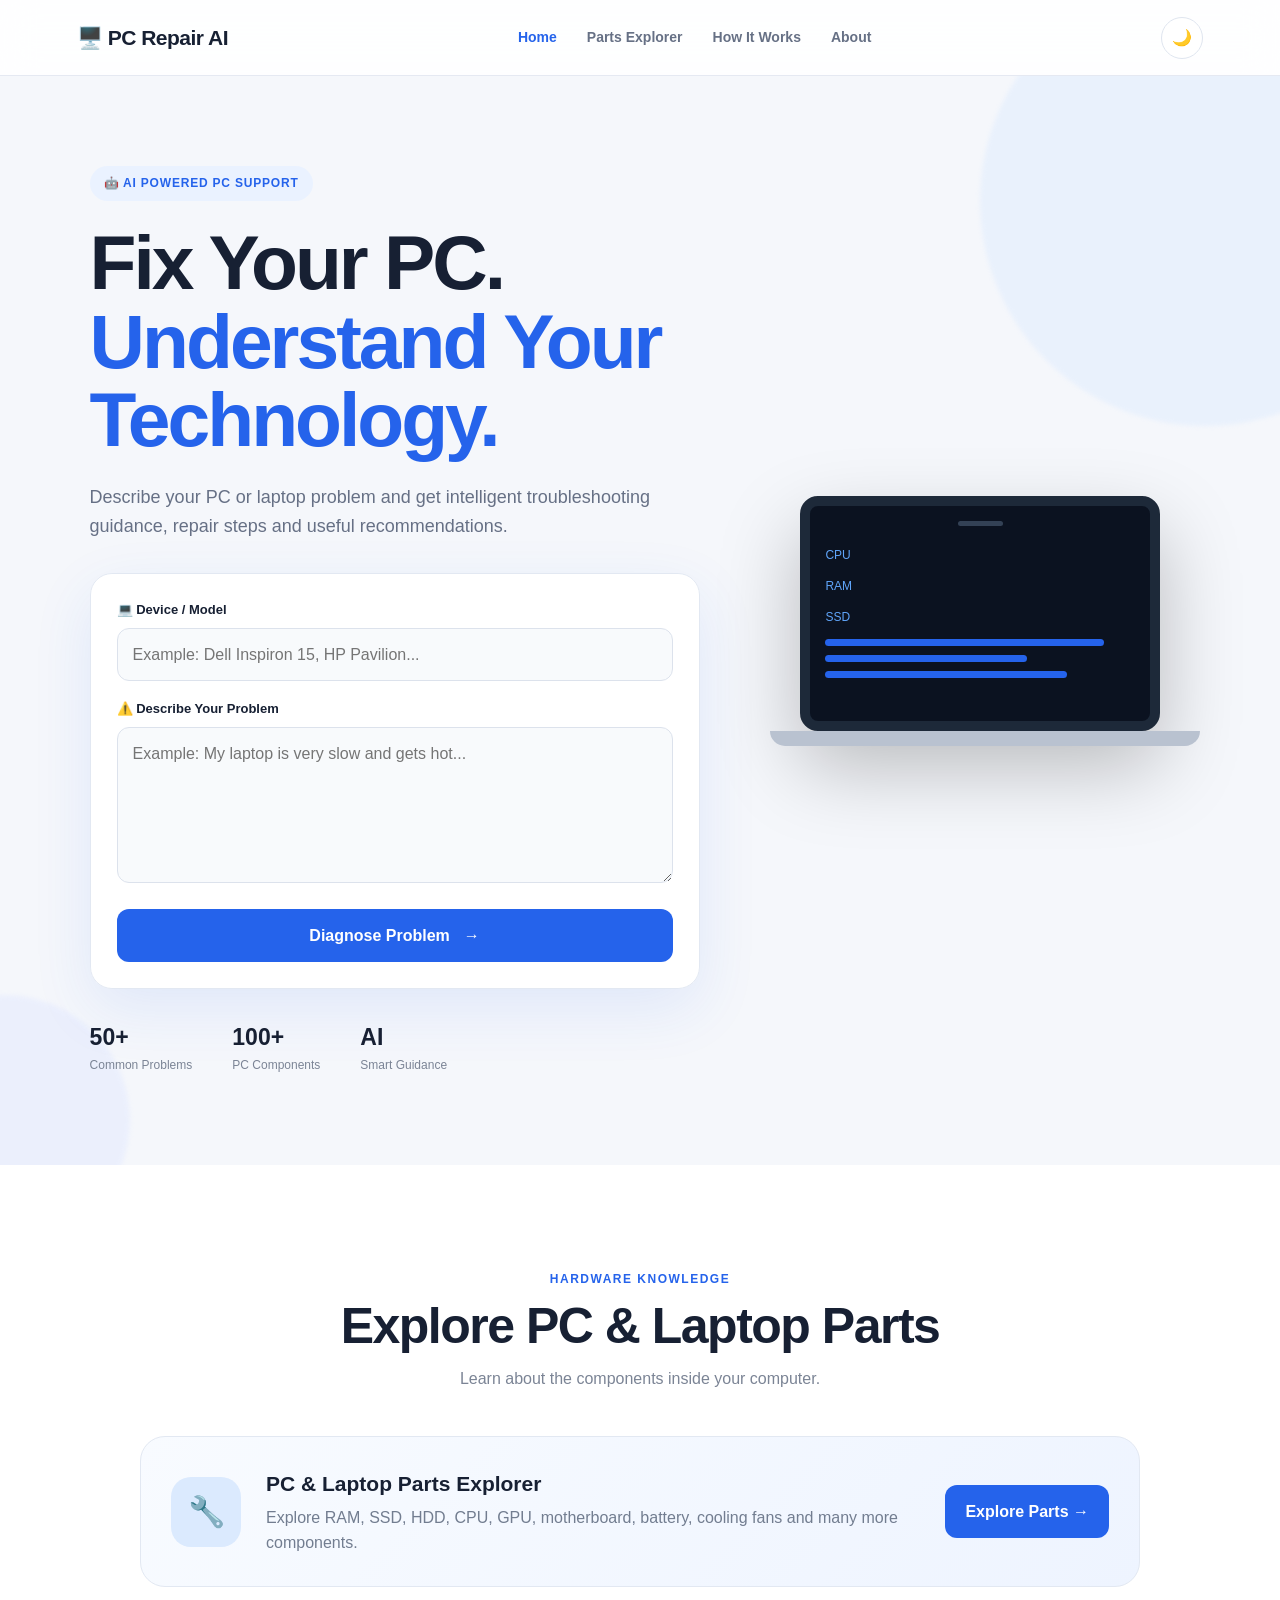
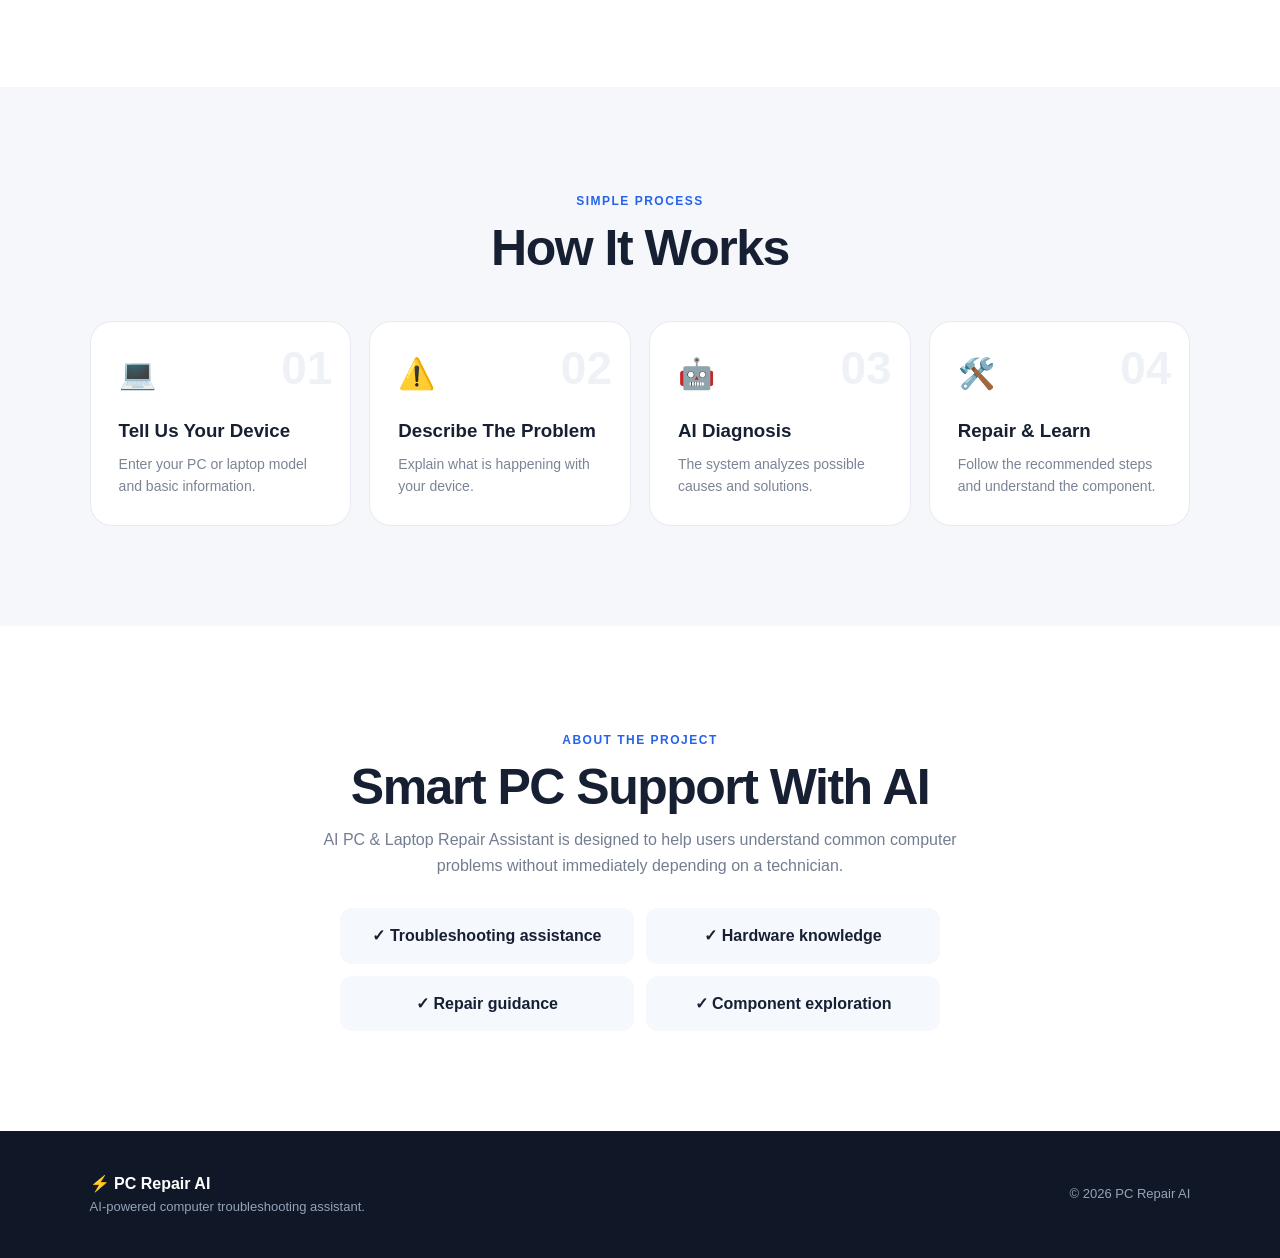
==== commit 87404f65: "index.html" ====
--- a/index.html
+++ b/index.html
@@ -28,22 +28,25 @@
 <body>
 
 <header class="navbar">
-
-    <a href="index.html" class="logo">
-        ⚡ PC Repair AI
-    </a>
-
-    <nav>
-        <a href="index.html">Home</a>
+    <div class="logo">
+        🖥️ <span>PC Repair AI</span>
+    </div>
+
+    <nav class="nav-links">
+        <a href="index.html" class="active">Home</a>
         <a href="parts.html">Parts Explorer</a>
-        <a href="#how">How It Works</a>
+        <a href="#how-it-works">How It Works</a>
         <a href="#about">About</a>
     </nav>
 
-    <button id="themeBtn" class="theme-btn" type="button" aria-label="Toggle theme">
+    <button
+        id="themeBtn"
+        class="theme-btn"
+        type="button"
+        aria-label="Switch to dark mode"
+    >
         🌙
     </button>
-
 </header>
 
 <main>
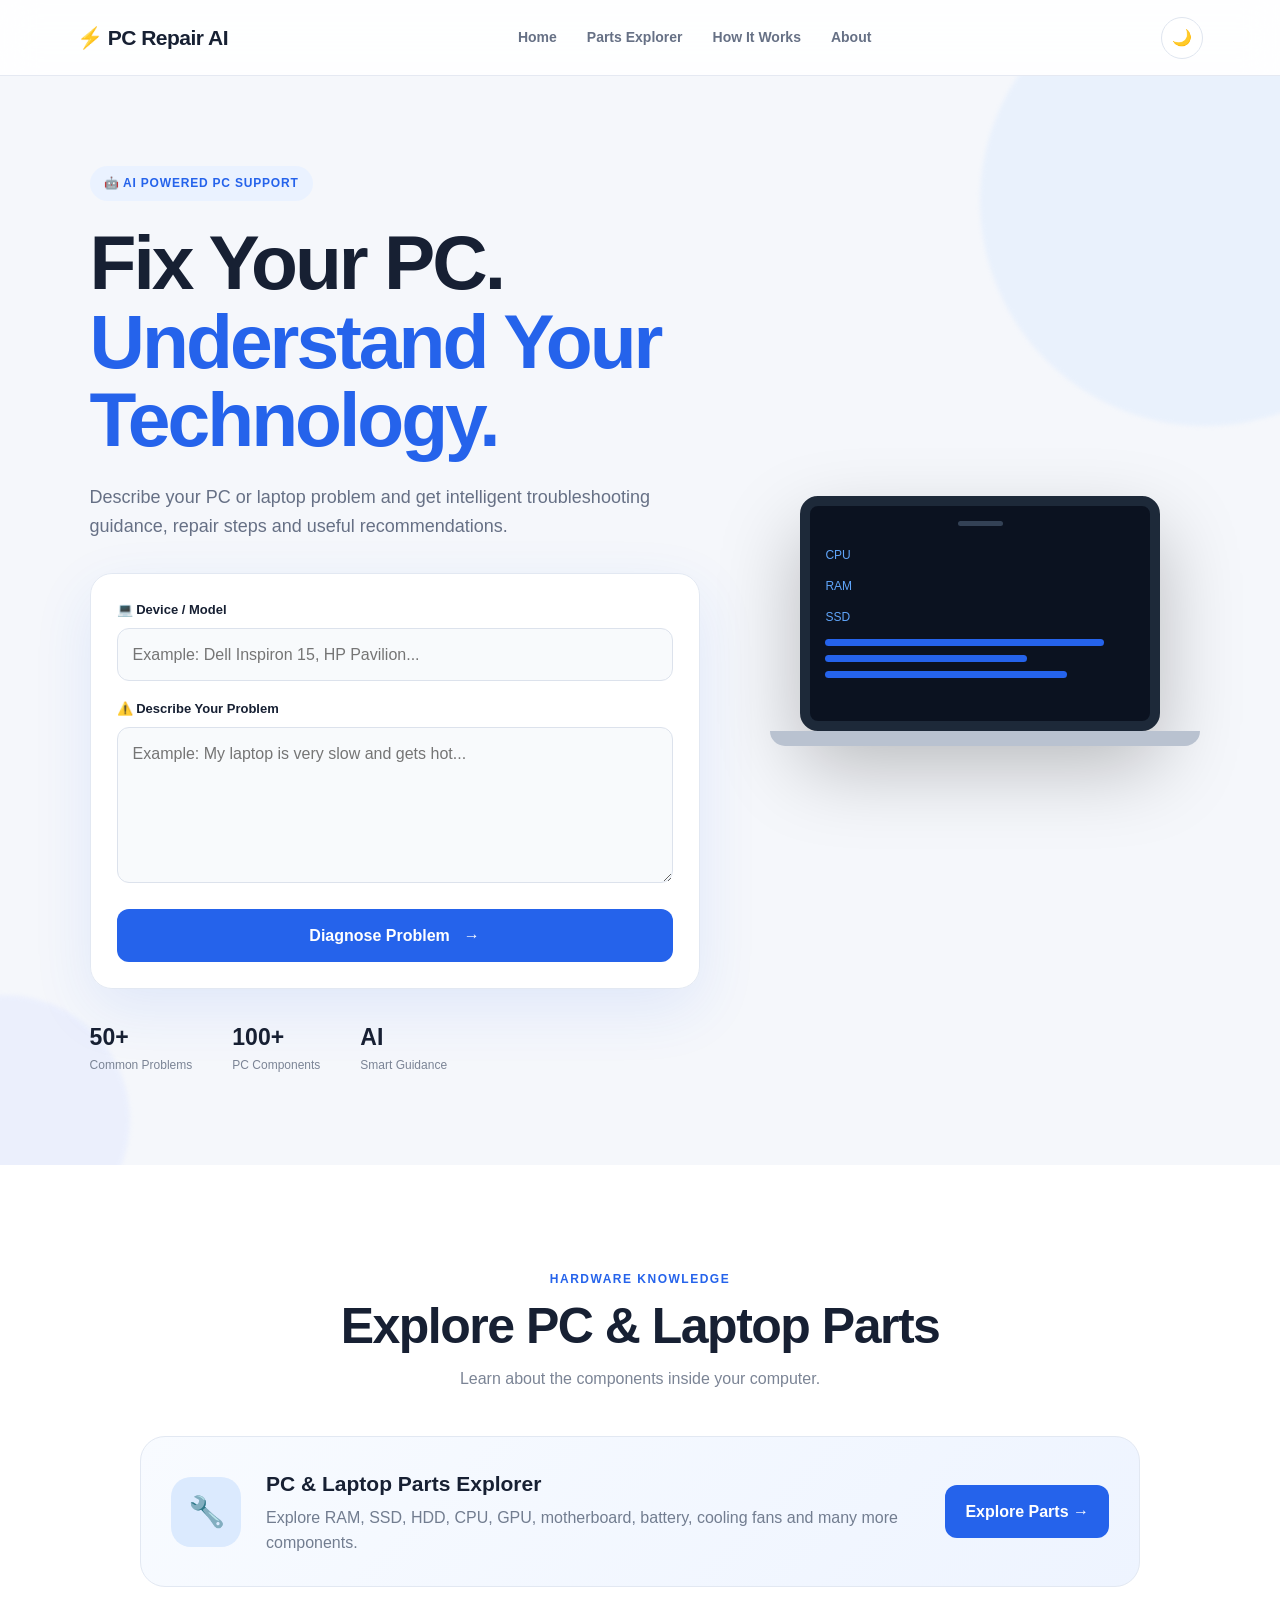
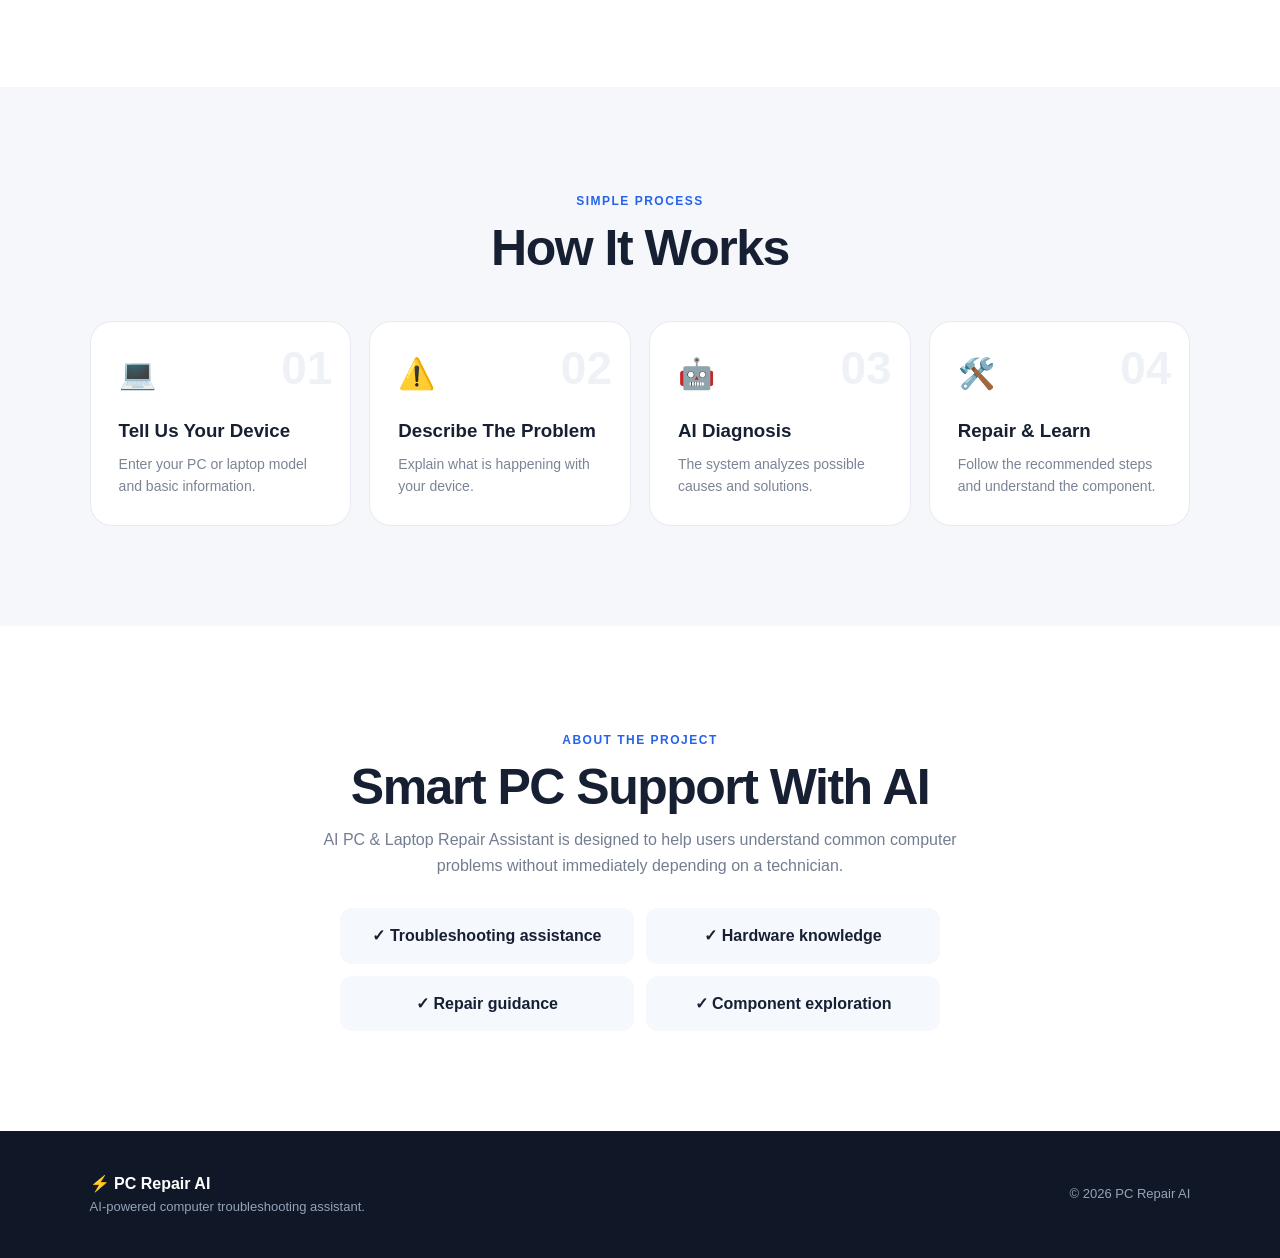
==== commit f0c5dcd9: "index.html" ====
--- a/index.html
+++ b/index.html
@@ -2,388 +2,862 @@
 <html lang="en">
 
 <head>
-    <!-- Google Analytics -->
+<meta charset="UTF-8">
+<meta name="viewport" content="width=device-width, initial-scale=1.0">
+
+<meta name="description" content="AI PC and Laptop Repair Assistant for intelligent computer troubleshooting and hardware guidance.">
+
+<title>AI PC & Laptop Repair Assistant</title>
+
+<link rel="stylesheet" href="style.css">
+
 <script async src="https://www.googletagmanager.com/gtag/js?id=G-TXNZC0SK5X"></script>
+
 <script>
 window.dataLayer = window.dataLayer || [];
-function gtag(){dataLayer.push(arguments);}
-gtag('js', new Date());
-gtag('config', 'G-TXNZC0SK5X', {
+
+function gtag() {
+    dataLayer.push(arguments);
+}
+
+gtag("js", new Date());
+
+gtag("config", "G-TXNZC0SK5X", {
     send_page_view: true
 });
 
-function trackEvent(name, params = {}) {
-    if (typeof gtag === "function") {
-        gtag("event", name, params);
-    }
+const GA_DEBUG =
+    new URLSearchParams(window.location.search).get("ga_debug") === "1";
+
+function track(eventName, parameters = {}) {
+
+    if (typeof gtag !== "function") {
+        return;
+    }
+
+    const payload = {
+        ...parameters,
+        page_path: window.location.pathname
+    };
+
+    if (GA_DEBUG) {
+        payload.debug_mode = true;
+    }
+
+    gtag("event", eventName, payload);
 }
+
+window.PCRepairAnalytics = {
+
+    track,
+
+    pageLoaded() {
+        track("page_loaded", {
+            page_name: document.title
+        });
+    },
+
+    diagnosisStarted() {
+        track("ai_diagnosis", {
+            status: "started"
+        });
+    },
+
+    diagnosisSuccess(productCount = 0) {
+        track("ai_diagnosis", {
+            status: "success",
+            product_count: productCount,
+            has_products: productCount > 0
+        });
+    },
+
+    diagnosisValidationError() {
+        track("ai_diagnosis", {
+            status: "validation_error"
+        });
+    },
+
+    diagnosisError(errorType = "unknown") {
+        track("ai_diagnosis", {
+            status: "error",
+            error_type: errorType
+        });
+    },
+
+    productClick(productName, store, domain) {
+        track("product_click", {
+            product_name: String(productName || "").slice(0, 100),
+            store: String(store || "unknown").slice(0, 50),
+            link_domain: String(domain || "unknown").slice(0, 100)
+        });
+    },
+
+    partExplorerClick() {
+        track("parts_explorer_click", {
+            action: "open"
+        });
+    },
+
+    healthCheck(action = "open") {
+        track("pc_health_check", {
+            action
+        });
+    },
+
+    themeChange(theme) {
+        track("theme_change", {
+            theme
+        });
+    }
+};
+
+PCRepairAnalytics.pageLoaded();
+
+const scrollMarks = [25, 50, 75, 90, 100];
+const sentScrollMarks = {};
+
+function checkScrollDepth() {
+
+    const documentElement = document.documentElement;
+
+    const scrollable =
+        documentElement.scrollHeight - window.innerHeight;
+
+    if (scrollable <= 0) {
+        return;
+    }
+
+    const percent = Math.min(
+        100,
+        Math.round(
+            (window.scrollY / scrollable) * 100
+        )
+    );
+
+    scrollMarks.forEach(function(mark) {
+
+        if (
+            percent >= mark &&
+            !sentScrollMarks[mark]
+        ) {
+
+            sentScrollMarks[mark] = true;
+
+            track("scroll_depth", {
+                percent_scrolled: mark
+            });
+        }
+
+    });
+}
+
+window.addEventListener(
+    "scroll",
+    checkScrollDepth,
+    { passive: true }
+);
+
+document.addEventListener(
+    "click",
+    function(event) {
+
+        const element =
+            event.target.closest(
+                "a, button, input[type='submit'], input[type='button'], [role='button']"
+            );
+
+        if (!element) {
+            return;
+        }
+
+        const elementText = (
+            element.innerText ||
+            element.value ||
+            element.getAttribute("aria-label") ||
+            element.getAttribute("title") ||
+            ""
+        )
+        .trim()
+        .replace(/\s+/g, " ")
+        .slice(0, 80);
+
+        track("user_action", {
+            element_type:
+                element.tagName.toLowerCase(),
+
+            element_text:
+                elementText,
+
+            element_id:
+                element.id || ""
+        });
+
+        if (element.id === "themeBtn") {
+
+            const currentTheme =
+                document.body.classList.contains("dark")
+                    ? "dark"
+                    : "light";
+
+            PCRepairAnalytics.themeChange(
+                currentTheme
+            );
+        }
+
+        if (
+            element.id === "healthCheckBtn" ||
+            element.id === "pcHealthCheckBtn" ||
+            element.dataset.analytics === "pc_health_check"
+        ) {
+
+            PCRepairAnalytics.healthCheck("open");
+        }
+
+        if (
+            element.classList.contains(
+                "parts-explorer-link"
+            ) ||
+            (
+                element.tagName.toLowerCase() === "a" &&
+                element.getAttribute("href") === "parts.html"
+            )
+        ) {
+
+            PCRepairAnalytics.partExplorerClick();
+        }
+
+        if (
+            element.classList.contains("product-link") &&
+            !element.classList.contains("disabled-link")
+        ) {
+
+            let domain = "unknown";
+
+            try {
+
+                domain =
+                    new URL(
+                        element.href,
+                        window.location.href
+                    ).hostname;
+
+            } catch(error) {}
+
+            PCRepairAnalytics.productClick(
+                element.dataset.productName || "Unknown Product",
+                element.dataset.productSource || "Unknown Store",
+                domain
+            );
+        }
+
+        if (
+            element.tagName.toLowerCase() === "a" &&
+            element.href
+        ) {
+
+            try {
+
+                const url =
+                    new URL(
+                        element.href,
+                        window.location.href
+                    );
+
+                if (
+                    url.origin !==
+                    window.location.origin
+                ) {
+
+                    track("outbound_click", {
+                        link_domain: url.hostname,
+                        link_path: url.pathname
+                    });
+                }
+
+                if (
+                    url.hostname.includes("youtube.com") ||
+                    url.hostname.includes("youtu.be")
+                ) {
+
+                    track("youtube_click", {
+                        video_domain: url.hostname
+                    });
+                }
+
+            } catch(error) {}
+        }
+
+    },
+    true
+);
+
+document.addEventListener(
+    "submit",
+    function(event) {
+
+        const form = event.target;
+
+        track("form_submit", {
+            form_id: form.id || "",
+            form_name:
+                form.getAttribute("name") || ""
+        });
+
+    },
+    true
+);
+
+document.addEventListener(
+    "change",
+    function(event) {
+
+        const element = event.target;
+
+        if (
+            !element ||
+            !["SELECT", "INPUT", "TEXTAREA"].includes(
+                element.tagName
+            )
+        ) {
+            return;
+        }
+
+        track("form_interaction", {
+            field_type:
+                element.type ||
+                element.tagName.toLowerCase(),
+
+            field_name:
+                element.name ||
+                element.id ||
+                ""
+        });
+
+    },
+    true
+);
+
+function setupSectionTracking() {
+
+    if (
+        typeof IntersectionObserver ===
+        "undefined"
+    ) {
+        return;
+    }
+
+    const observer =
+        new IntersectionObserver(
+            function(entries) {
+
+                entries.forEach(
+                    function(entry) {
+
+                        if (
+                            !entry.isIntersecting
+                        ) {
+                            return;
+                        }
+
+                        const section =
+                            entry.target;
+
+                        if (
+                            section.dataset.analyticsTracked ===
+                            "true"
+                        ) {
+                            return;
+                        }
+
+                        section.dataset.analyticsTracked =
+                            "true";
+
+                        const sectionName =
+                            section.getAttribute(
+                                "data-analytics-section"
+                            ) ||
+                            section.id ||
+                            section.getAttribute(
+                                "aria-label"
+                            ) ||
+                            section.tagName.toLowerCase();
+
+                        track("section_view", {
+                            section_name:
+                                String(sectionName)
+                                    .slice(0, 100)
+                        });
+
+                    }
+                );
+
+            },
+            {
+                threshold: 0.35
+            }
+        );
+
+    document
+        .querySelectorAll(
+            "section, main > div, [data-section]"
+        )
+        .forEach(
+            function(element) {
+                observer.observe(element);
+            }
+        );
+}
+
+if (
+    document.readyState ===
+    "loading"
+) {
+
+    document.addEventListener(
+        "DOMContentLoaded",
+        setupSectionTracking
+    );
+
+} else {
+
+    setupSectionTracking();
+}
+
+window.addEventListener(
+    "error",
+    function() {
+
+        track("javascript_error", {
+            error_type: "window_error"
+        });
+
+    }
+);
+
+window.addEventListener(
+    "unhandledrejection",
+    function() {
+
+        track("javascript_error", {
+            error_type: "promise_rejection"
+        });
+
+    }
+);
+
+window.addEventListener(
+    "load",
+    function() {
+
+        track("page_ready", {
+            page_name: document.title
+        });
+
+    }
+);
 </script>
-    <meta charset="UTF-8">
-    <meta name="viewport" content="width=device-width, initial-scale=1.0">
-    <meta name="description" content="AI PC and Laptop Repair Assistant for intelligent computer troubleshooting and hardware guidance.">
-    <title>AI PC & Laptop Repair Assistant</title>
-    <link rel="stylesheet" href="style.css">
+
 </head>
 
 <body>
 
 <header class="navbar">
-    <div class="logo">
-        🖥️ <span>PC Repair AI</span>
-    </div>
-
-    <nav class="nav-links">
-        <a href="index.html" class="active">Home</a>
-        <a href="parts.html">Parts Explorer</a>
-        <a href="#how-it-works">How It Works</a>
-        <a href="#about">About</a>
-    </nav>
-
-    <button
-        id="themeBtn"
-        class="theme-btn"
-        type="button"
-        aria-label="Switch to dark mode"
-    >
-        🌙
-    </button>
+
+<a href="index.html" class="logo">
+    ⚡ PC Repair AI
+</a>
+
+<nav>
+
+<a href="index.html">
+    Home
+</a>
+
+<a
+    href="parts.html"
+    class="parts-explorer-link"
+>
+    Parts Explorer
+</a>
+
+<a href="#how">
+    How It Works
+</a>
+
+<a href="#about">
+    About
+</a>
+
+</nav>
+
+<button
+    id="themeBtn"
+    class="theme-btn"
+    type="button"
+    aria-label="Toggle theme"
+>
+    🌙
+</button>
+
 </header>
 
 <main>
 
-<section class="hero">
-
-    <div class="hero-bg-circle circle-one"></div>
-    <div class="hero-bg-circle circle-two"></div>
-
-    <div class="hero-content">
-
-        <div class="badge">
-            🤖 AI POWERED PC SUPPORT
-        </div>
-
-        <h1>
-            Fix Your PC.<br>
-            <span>Understand Your Technology.</span>
-        </h1>
-
-        <p>
-            Describe your PC or laptop problem and get intelligent
-            troubleshooting guidance, repair steps and useful recommendations.
-        </p>
-
-        <div class="repair-box">
-
-            <label for="device">
-                💻 Device / Model
-            </label>
-
-            <input
-                id="device"
-                type="text"
-                autocomplete="off"
-                placeholder="Example: Dell Inspiron 15, HP Pavilion..."
-            >
-
-            <label for="problem">
-                ⚠️ Describe Your Problem
-            </label>
-
-            <textarea
-                id="problem"
-                rows="5"
-                placeholder="Example: My laptop is very slow and gets hot..."
-            ></textarea>
-
-            <button
-                id="diagnoseButton"
-                class="primary-btn"
-                type="button"
-            >
-                Diagnose Problem
-                <span>→</span>
-            </button>
-
-        </div>
-
-        <div class="hero-stats">
-
-            <div>
-                <strong>50+</strong>
-                <span>Common Problems</span>
-            </div>
-
-            <div>
-                <strong>100+</strong>
-                <span>PC Components</span>
-            </div>
-
-            <div>
-                <strong>AI</strong>
-                <span>Smart Guidance</span>
-            </div>
-
-        </div>
-
-    </div>
-
-    <div class="floating-pc">
-
-        <div class="pc-screen">
-
-            <div class="screen-top"></div>
-
-            <div class="screen-content">
-
-                <span>CPU</span>
-                <span>RAM</span>
-                <span>SSD</span>
-
-                <div class="loading-bars">
-                    <i></i>
-                    <i></i>
-                    <i></i>
-                </div>
-
-            </div>
-
-        </div>
-
-        <div class="pc-base"></div>
-
-    </div>
+<section
+    class="hero"
+    data-analytics-section="hero"
+>
+
+<div class="hero-bg-circle circle-one"></div>
+
+<div class="hero-bg-circle circle-two"></div>
+
+<div class="hero-content">
+
+<div class="badge">
+    🤖 AI POWERED PC SUPPORT
+</div>
+
+<h1>
+    Fix Your PC.<br>
+
+    <span>
+        Understand Your Technology.
+    </span>
+</h1>
+
+<p>
+    Describe your PC or laptop problem and get intelligent
+    troubleshooting guidance, repair steps and useful recommendations.
+</p>
+
+<div class="repair-box">
+
+<label for="device">
+    💻 Device / Model
+</label>
+
+<input
+    id="device"
+    type="text"
+    autocomplete="off"
+    placeholder="Example: Dell Inspiron 15, HP Pavilion..."
+>
+
+<label for="problem">
+    ⚠️ Describe Your Problem
+</label>
+
+<textarea
+    id="problem"
+    rows="5"
+    placeholder="Example: My laptop is very slow and gets hot..."
+></textarea>
+
+<button
+    id="diagnoseButton"
+    class="primary-btn"
+    type="button"
+>
+    Diagnose Problem
+    <span>→</span>
+</button>
+
+</div>
+
+<div class="hero-stats">
+
+<div>
+<strong>50+</strong>
+<span>Common Problems</span>
+</div>
+
+<div>
+<strong>100+</strong>
+<span>PC Components</span>
+</div>
+
+<div>
+<strong>AI</strong>
+<span>Smart Guidance</span>
+</div>
+
+</div>
+
+</div>
+
+<div class="floating-pc">
+
+<div class="pc-screen">
+
+<div class="screen-top"></div>
+
+<div class="screen-content">
+
+<span>CPU</span>
+<span>RAM</span>
+<span>SSD</span>
+
+<div class="loading-bars">
+<i></i>
+<i></i>
+<i></i>
+</div>
+
+</div>
+
+</div>
+
+<div class="pc-base"></div>
+
+</div>
 
 </section>
 
-
-<section id="resultSection" class="result-section hidden">
-
-    <div class="section-title">
-
-        <span>AI ANALYSIS</span>
-
-        <h2>
-            Your Repair Guide
-        </h2>
-
-    </div>
-
-    <div id="resultContainer"></div>
+<section
+    id="resultSection"
+    class="result-section hidden"
+    data-analytics-section="ai_diagnosis_result"
+>
+
+<div class="section-title">
+
+<span>
+    AI ANALYSIS
+</span>
+
+<h2>
+    Your Repair Guide
+</h2>
+
+</div>
+
+<div id="resultContainer"></div>
 
 </section>
 
-
-<section class="parts-preview">
-
-    <div class="section-title">
-
-        <span>HARDWARE KNOWLEDGE</span>
-
-        <h2>
-            Explore PC & Laptop Parts
-        </h2>
-
-        <p>
-            Learn about the components inside your computer.
-        </p>
-
-    </div>
-
-    <div class="preview-card">
-
-        <div class="preview-icon">
-            🔧
-        </div>
-
-        <div>
-
-            <h3>
-                PC & Laptop Parts Explorer
-            </h3>
-
-            <p>
-                Explore RAM, SSD, HDD, CPU, GPU, motherboard,
-                battery, cooling fans and many more components.
-            </p>
-
-        </div>
-
-        <a href="parts.html" class="preview-button">
-            Explore Parts →
-        </a>
-
-    </div>
+<section
+    class="parts-preview"
+    data-analytics-section="parts_preview"
+>
+
+<div class="section-title">
+
+<span>
+    HARDWARE KNOWLEDGE
+</span>
+
+<h2>
+    Explore PC & Laptop Parts
+</h2>
+
+<p>
+    Learn about the components inside your computer.
+</p>
+
+</div>
+
+<div class="preview-card">
+
+<div class="preview-icon">
+    🔧
+</div>
+
+<div>
+
+<h3>
+    PC & Laptop Parts Explorer
+</h3>
+
+<p>
+    Explore RAM, SSD, HDD, CPU, GPU, motherboard,
+    battery, cooling fans and many more components.
+</p>
+
+</div>
+
+<a
+    href="parts.html"
+    class="preview-button parts-explorer-link"
+>
+    Explore Parts →
+</a>
+
+</div>
 
 </section>
 
-
-<section id="how" class="how-section">
-
-    <div class="section-title">
-
-        <span>SIMPLE PROCESS</span>
-
-        <h2>
-            How It Works
-        </h2>
-
-    </div>
-
-    <div class="how-grid">
-
-        <div class="how-card">
-
-            <div class="number">
-                01
-            </div>
-
-            <div class="how-icon">
-                💻
-            </div>
-
-            <h3>
-                Tell Us Your Device
-            </h3>
-
-            <p>
-                Enter your PC or laptop model and basic information.
-            </p>
-
-        </div>
-
-
-        <div class="how-card">
-
-            <div class="number">
-                02
-            </div>
-
-            <div class="how-icon">
-                ⚠️
-            </div>
-
-            <h3>
-                Describe The Problem
-            </h3>
-
-            <p>
-                Explain what is happening with your device.
-            </p>
-
-        </div>
-
-
-        <div class="how-card">
-
-            <div class="number">
-                03
-            </div>
-
-            <div class="how-icon">
-                🤖
-            </div>
-
-            <h3>
-                AI Diagnosis
-            </h3>
-
-            <p>
-                The system analyzes possible causes and solutions.
-            </p>
-
-        </div>
-
-
-        <div class="how-card">
-
-            <div class="number">
-                04
-            </div>
-
-            <div class="how-icon">
-                🛠️
-            </div>
-
-            <h3>
-                Repair & Learn
-            </h3>
-
-            <p>
-                Follow the recommended steps and understand the component.
-            </p>
-
-        </div>
-
-    </div>
+<section
+    id="how"
+    class="how-section"
+    data-analytics-section="how_it_works"
+>
+
+<div class="section-title">
+
+<span>
+    SIMPLE PROCESS
+</span>
+
+<h2>
+    How It Works
+</h2>
+
+</div>
+
+<div class="how-grid">
+
+<div class="how-card">
+
+<div class="number">
+    01
+</div>
+
+<div class="how-icon">
+    💻
+</div>
+
+<h3>
+    Tell Us Your Device
+</h3>
+
+<p>
+    Enter your PC or laptop model and basic information.
+</p>
+
+</div>
+
+<div class="how-card">
+
+<div class="number">
+    02
+</div>
+
+<div class="how-icon">
+    ⚠️
+</div>
+
+<h3>
+    Describe The Problem
+</h3>
+
+<p>
+    Explain what is happening with your device.
+</p>
+
+</div>
+
+<div class="how-card">
+
+<div class="number">
+    03
+</div>
+
+<div class="how-icon">
+    🤖
+</div>
+
+<h3>
+    AI Diagnosis
+</h3>
+
+<p>
+    The system analyzes possible causes and solutions.
+</p>
+
+</div>
+
+<div class="how-card">
+
+<div class="number">
+    04
+</div>
+
+<div class="how-icon">
+    🛠️
+</div>
+
+<h3>
+    Repair & Learn
+</h3>
+
+<p>
+    Follow the recommended steps and understand the component.
+</p>
+
+</div>
+
+</div>
 
 </section>
 
-
-<section id="about" class="about-section">
-
-    <div class="about-content">
-
-        <span>
-            ABOUT THE PROJECT
-        </span>
-
-        <h2>
-            Smart PC Support With AI
-        </h2>
-
-        <p>
-            AI PC & Laptop Repair Assistant is designed to help users
-            understand common computer problems without immediately
-            depending on a technician.
-        </p>
-
-        <div class="about-points">
-
-            <div>
-                ✓ Troubleshooting assistance
-            </div>
-
-            <div>
-                ✓ Hardware knowledge
-            </div>
-
-            <div>
-                ✓ Repair guidance
-            </div>
-
-            <div>
-                ✓ Component exploration
-            </div>
-
-        </div>
-
-    </div>
+<section
+    id="about"
+    class="about-section"
+    data-analytics-section="about_project"
+>
+
+<div class="about-content">
+
+<span>
+    ABOUT THE PROJECT
+</span>
+
+<h2>
+    Smart PC Support With AI
+</h2>
+
+<p>
+    AI PC & Laptop Repair Assistant is designed to help users
+    understand common computer problems without immediately
+    depending on a technician.
+</p>
+
+<div class="about-points">
+
+<div>
+    ✓ Troubleshooting assistance
+</div>
+
+<div>
+    ✓ Hardware knowledge
+</div>
+
+<div>
+    ✓ Repair guidance
+</div>
+
+<div>
+    ✓ Component exploration
+</div>
+
+</div>
+
+</div>
 
 </section>
 
 </main>
 
-
 <footer>
 
-    <div>
-
-        <strong>
-            ⚡ PC Repair AI
-        </strong>
-
-        <p>
-            AI-powered computer troubleshooting assistant.
-        </p>
-
-    </div>
-
-    <span>
-        © 2026 PC Repair AI
-    </span>
+<div>
+
+<strong>
+    ⚡ PC Repair AI
+</strong>
+
+<p>
+    AI-powered computer troubleshooting assistant.
+</p>
+
+</div>
+
+<span>
+    © 2026 PC Repair AI
+</span>
 
 </footer>
-
 
 <button
     id="topBtn"
@@ -394,361 +868,425 @@
     ↑
 </button>
 
-
 <script>
 
-const API_URL = "https://pc-repair-ai.onrender.com";
-
-const themeBtn = document.getElementById("themeBtn");
-const topBtn = document.getElementById("topBtn");
-const diagnoseButton = document.getElementById("diagnoseButton");
-const resultSection = document.getElementById("resultSection");
-const resultContainer = document.getElementById("resultContainer");
-const deviceInput = document.getElementById("device");
-const problemInput = document.getElementById("problem");
+const API_URL =
+    "https://pc-repair-ai.onrender.com";
+
+const themeBtn =
+    document.getElementById("themeBtn");
+
+const topBtn =
+    document.getElementById("topBtn");
+
+const diagnoseButton =
+    document.getElementById("diagnoseButton");
+
+const resultSection =
+    document.getElementById("resultSection");
+
+const resultContainer =
+    document.getElementById("resultContainer");
+
+const deviceInput =
+    document.getElementById("device");
+
+const problemInput =
+    document.getElementById("problem");
 
 
 function applyTheme() {
 
-    const savedTheme = localStorage.getItem("pcRepairTheme");
+    const savedTheme =
+        localStorage.getItem("theme");
 
     if (savedTheme === "dark") {
 
         document.body.classList.add("dark");
+
         themeBtn.textContent = "☀️";
 
     } else {
 
         document.body.classList.remove("dark");
+
         themeBtn.textContent = "🌙";
 
     }
-
 }
 
-
 applyTheme();
 
 
-themeBtn.addEventListener("click", function () {
-
-    document.body.classList.toggle("dark");
-
-    trackEvent("theme_changed", {
-        theme: document.body.classList.contains("dark") ? "dark" : "light"
-    });
-
-    if (document.body.classList.contains("dark")) {
-
-        themeBtn.textContent = "☀️";
-        localStorage.setItem("pcRepairTheme", "dark");
-
-    } else {
-
-        themeBtn.textContent = "🌙";
-        localStorage.setItem("pcRepairTheme", "light");
-
-    }
-
-});
-
-
-/* Keep theme synchronized across index.html and parts.html */
-window.addEventListener("storage", function (event) {
-
-    if (event.key !== "pcRepairTheme") {
-        return;
-    }
-
-    applyTheme();
-
-});
-
-
-window.addEventListener("scroll", function () {
-
-    if (window.scrollY > 400) {
-
-        topBtn.classList.add("show");
-
-    } else {
-
-        topBtn.classList.remove("show");
-
-    }
-
-});
-
-
-topBtn.addEventListener("click", function () {
-
-    window.scrollTo({
-        top: 0,
-        behavior: "smooth"
-    });
-
-});
+themeBtn.addEventListener(
+    "click",
+    function() {
+
+        document.body.classList.toggle("dark");
+
+        const isDark =
+            document.body.classList.contains("dark");
+
+        const theme =
+            isDark
+                ? "dark"
+                : "light";
+
+        themeBtn.textContent =
+            isDark
+                ? "☀️"
+                : "🌙";
+
+        localStorage.setItem(
+            "theme",
+            theme
+        );
+
+        PCRepairAnalytics.themeChange(
+            theme
+        );
+
+    }
+);
+
+
+window.addEventListener(
+    "scroll",
+    function() {
+
+        if (window.scrollY > 400) {
+
+            topBtn.classList.add("show");
+
+        } else {
+
+            topBtn.classList.remove("show");
+
+        }
+
+    }
+);
+
+
+topBtn.addEventListener(
+    "click",
+    function() {
+
+        window.scrollTo({
+            top: 0,
+            behavior: "smooth"
+        });
+
+    }
+);
 
 
 document
     .querySelectorAll('a[href^="#"]')
-    .forEach(function (link) {
-
-        link.addEventListener("click", function (event) {
-
-            const targetId = link.getAttribute("href");
-
-            if (!targetId || targetId === "#") {
-                return;
+    .forEach(
+        function(link) {
+
+            link.addEventListener(
+                "click",
+                function(event) {
+
+                    const targetId =
+                        link.getAttribute("href");
+
+                    if (
+                        !targetId ||
+                        targetId === "#"
+                    ) {
+                        return;
+                    }
+
+                    const target =
+                        document.querySelector(
+                            targetId
+                        );
+
+                    if (target) {
+
+                        event.preventDefault();
+
+                        target.scrollIntoView({
+                            behavior: "smooth",
+                            block: "start"
+                        });
+
+                    }
+
+                }
+            );
+
+        }
+    );
+
+
+deviceInput.addEventListener(
+    "keydown",
+    function(event) {
+
+        if (event.key === "Enter") {
+
+            event.preventDefault();
+
+            problemInput.focus();
+
+        }
+
+    }
+);
+
+
+problemInput.addEventListener(
+    "keydown",
+    function(event) {
+
+        if (
+            event.ctrlKey &&
+            event.key === "Enter"
+        ) {
+
+            event.preventDefault();
+
+            diagnoseButton.click();
+
+        }
+
+    }
+);
+
+
+diagnoseButton.addEventListener(
+    "click",
+    async function() {
+
+        const device =
+            deviceInput.value.trim();
+
+        const problem =
+            problemInput.value.trim();
+
+
+        if (!device) {
+
+            PCRepairAnalytics.diagnosisValidationError();
+
+            showResult(
+                "Please enter your PC or laptop device model."
+            );
+
+            deviceInput.focus();
+
+            return;
+        }
+
+
+        if (!problem) {
+
+            PCRepairAnalytics.diagnosisValidationError();
+
+            showResult(
+                "Please describe the problem with your PC or laptop."
+            );
+
+            problemInput.focus();
+
+            return;
+        }
+
+
+        setLoadingState(true);
+
+        resultSection.classList.remove(
+            "hidden"
+        );
+
+        resultContainer.innerHTML = `
+
+            <div class="ai-loading">
+
+                <div class="ai-spinner"></div>
+
+                <h3>
+                    AI is analyzing your problem...
+                </h3>
+
+                <p>
+                    Checking possible causes,
+                    diagnosis steps and repair solutions.
+                </p>
+
+                <div class="loading-status">
+
+                    <span></span>
+
+                    Analyzing hardware symptoms...
+
+                </div>
+
+            </div>
+
+        `;
+
+        resultSection.scrollIntoView({
+            behavior: "smooth",
+            block: "start"
+        });
+
+
+        PCRepairAnalytics.diagnosisStarted();
+
+
+        try {
+
+            const response =
+                await fetch(
+                    `${API_URL}/diagnose`,
+                    {
+                        method: "POST",
+
+                        headers: {
+                            "Content-Type":
+                                "application/json",
+
+                            "Accept":
+                                "application/json"
+                        },
+
+                        body: JSON.stringify({
+                            device,
+                            problem
+                        })
+                    }
+                );
+
+
+            const contentType =
+                response.headers.get(
+                    "content-type"
+                ) || "";
+
+
+            let data;
+
+
+            if (
+                contentType.includes(
+                    "application/json"
+                )
+            ) {
+
+                data =
+                    await response.json();
+
+            } else {
+
+                const text =
+                    await response.text();
+
+                throw new Error(
+                    text ||
+                    "The server returned an invalid response."
+                );
+
             }
 
-            const target = document.querySelector(targetId);
-
-            if (target) {
-
-                event.preventDefault();
-
-                target.scrollIntoView({
-                    behavior: "smooth",
-                    block: "start"
-                });
-
+
+            console.log(
+                "Diagnosis API response:",
+                data
+            );
+
+
+            if (!response.ok) {
+
+                const serverMessage =
+                    data?.detail ||
+                    data?.message ||
+                    data?.error ||
+                    "The diagnosis server returned an error.";
+
+                throw new Error(
+                    getText(serverMessage)
+                );
             }
 
-        });
-
-    });
-
-
-deviceInput.addEventListener("keydown", function (event) {
-
-    if (event.key === "Enter") {
-
-        event.preventDefault();
-        problemInput.focus();
-
-    }
-
-});
-
-
-problemInput.addEventListener("keydown", function (event) {
-
-    if (event.ctrlKey && event.key === "Enter") {
-
-        event.preventDefault();
-        diagnoseButton.click();
-
-    }
-
-});
-
-
-diagnoseButton.addEventListener("click", async function () {
-
-    const device = deviceInput.value.trim();
-    const problem = problemInput.value.trim();
-
-
-    if (!device) {
-
-        trackEvent("diagnosis_validation_error", {
-            missing_field: "device"
-        });
-
-        showResult(
-            "Please enter your PC or laptop device model."
-        );
-
-        deviceInput.focus();
-
-        return;
-
-    }
-
-
-    if (!problem) {
-
-        trackEvent("diagnosis_validation_error", {
-            missing_field: "problem"
-        });
-
-        showResult(
-            "Please describe the problem with your PC or laptop."
-        );
-
-        problemInput.focus();
-
-        return;
-
-    }
-
-
-    trackEvent("diagnosis_started", {
-        device_input_length: device.length,
-        problem_input_length: problem.length
-    });
-
-    setLoadingState(true);
-
-    resultSection.classList.remove("hidden");
-
-
-    resultContainer.innerHTML = `
-
-        <div class="ai-loading">
-
-            <div class="ai-spinner"></div>
-
-            <h3>
-                AI is analyzing your problem...
-            </h3>
-
-            <p>
-                Checking possible causes,
-                diagnosis steps and repair solutions.
-            </p>
-
-            <div class="loading-status">
-
-                <span></span>
-
-                Analyzing hardware symptoms...
-
-            </div>
-
-        </div>
-
-    `;
-
-
-    resultSection.scrollIntoView({
-        behavior: "smooth",
-        block: "start"
-    });
-
-
-    try {
-
-        const response = await fetch(
-            `${API_URL}/diagnose`,
-            {
-                method: "POST",
-
-                headers: {
-                    "Content-Type": "application/json",
-                    "Accept": "application/json"
-                },
-
-                body: JSON.stringify({
-                    device: device,
-                    problem: problem
-                })
+
+            if (
+                !data ||
+                typeof data !== "object"
+            ) {
+
+                throw new Error(
+                    "The server returned empty or invalid diagnosis data."
+                );
             }
-        );
-
-
-        const contentType =
-            response.headers.get("content-type") || "";
-
-
-        let data;
-
-
-        if (contentType.includes("application/json")) {
-
-            data = await response.json();
-
-        } else {
-
-            const text = await response.text();
-
-            throw new Error(
-                text || "The server returned an invalid response."
+
+
+            if (
+                data.error &&
+                !data.diagnosis
+            ) {
+
+                throw new Error(
+                    getText(data.error)
+                );
+            }
+
+
+            resultContainer.innerHTML =
+                renderDiagnosis(
+                    data,
+                    device,
+                    problem
+                );
+
+
+            const productCount =
+                countProducts(data.products);
+
+
+            PCRepairAnalytics.diagnosisSuccess(
+                productCount
             );
 
+
+        } catch(error) {
+
+            console.error(
+                "Diagnosis error:",
+                error
+            );
+
+
+            PCRepairAnalytics.diagnosisError(
+                getErrorType(error)
+            );
+
+
+            renderConnectionError(
+                error
+            );
+
+
+        } finally {
+
+            setLoadingState(false);
+
         }
 
-
-        console.log(
-            "Diagnosis API response:",
-            data
-        );
-
-
-        if (!response.ok) {
-
-            const serverMessage =
-                data?.detail ||
-                data?.message ||
-                data?.error ||
-                "The diagnosis server returned an error.";
-
-            throw new Error(
-                getText(serverMessage)
-            );
-
-        }
-
-
-        if (!data || typeof data !== "object") {
-
-            throw new Error(
-                "The server returned empty or invalid diagnosis data."
-            );
-
-        }
-
-
-        if (data.error && !data.diagnosis) {
-
-            throw new Error(
-                getText(data.error)
-            );
-
-        }
-
-
-        resultContainer.innerHTML =
-            renderDiagnosis(
-                data,
-                device,
-                problem
-            );
-
-        trackEvent("diagnosis_completed", {
-            success: true,
-            products_found: Array.isArray(data.products) ? data.products.length : 0,
-            has_diagnosis: !!data.diagnosis
-        });
-
-
-    } catch (error) {
-
-        console.error(
-            "Diagnosis error:",
-            error
-        );
-
-        trackEvent("diagnosis_failed", {
-            error_type: error && error.name ? error.name : "unknown"
-        });
-
-        renderConnectionError(error);
-
-    } finally {
-
-        setLoadingState(false);
-
-    }
-
-});
-
-
-function setLoadingState(isLoading) {
-
-    diagnoseButton.disabled = isLoading;
-
+    }
+);
+
+
+function setLoadingState(
+    isLoading
+) {
+
+    diagnoseButton.disabled =
+        isLoading;
 
     if (isLoading) {
 
@@ -769,6 +1307,69 @@
 }
 
 
+function getErrorType(error) {
+
+    const message =
+        error?.message
+            ? error.message.toLowerCase()
+            : "";
+
+    if (
+        message.includes("failed to fetch") ||
+        message.includes("networkerror")
+    ) {
+
+        return "network_error";
+
+    }
+
+    if (
+        message.includes("server")
+    ) {
+
+        return "server_error";
+
+    }
+
+    if (
+        message.includes("invalid")
+    ) {
+
+        return "invalid_response";
+
+    }
+
+    return "unknown_error";
+}
+
+
+function countProducts(groups) {
+
+    if (!Array.isArray(groups)) {
+        return 0;
+    }
+
+    return groups.reduce(
+        function(total, group) {
+
+            if (
+                !group ||
+                !Array.isArray(group.products)
+            ) {
+
+                return total;
+
+            }
+
+            return total +
+                group.products.length;
+
+        },
+        0
+    );
+}
+
+
 function cleanAIText(value) {
 
     if (
@@ -777,26 +1378,54 @@
     ) {
 
         return "";
-
-    }
-
-
-    let text = String(value);
-
-
-    text = text.replace(/```[a-zA-Z0-9_-]*\s*/g, "");
-    text = text.replace(/```/g, "");
-    text = text.replace(/\*\*(.*?)\*\*/g, "$1");
-    text = text.replace(/__(.*?)__/g, "$1");
-    text = text.replace(/`([^`]*)`/g, "$1");
-
-
-    text = text.replace(/\r\n/g, "\n");
-    text = text.replace(/\n{3,}/g, "\n\n");
-
+    }
+
+    let text =
+        String(value);
+
+    text =
+        text.replace(
+            /```[a-zA-Z0-9_-]*\s*/g,
+            ""
+        );
+
+    text =
+        text.replace(
+            /```/g,
+            ""
+        );
+
+    text =
+        text.replace(
+            /\*\*(.*?)\*\*/g,
+            "$1"
+        );
+
+    text =
+        text.replace(
+            /__(.*?)__/g,
+            "$1"
+        );
+
+    text =
+        text.replace(
+            /`([^`]*)`/g,
+            "$1"
+        );
+
+    text =
+        text.replace(
+            /\r\n/g,
+            "\n"
+        );
+
+    text =
+        text.replace(
+            /\n{3,}/g,
+            "\n\n"
+        );
 
     return text.trim();
-
 }
 
 
@@ -808,9 +1437,7 @@
     ) {
 
         return "";
-
-    }
-
+    }
 
     return String(value)
         .replace(/&/g, "&amp;")
@@ -818,7 +1445,6 @@
         .replace(/>/g, "&gt;")
         .replace(/"/g, "&quot;")
         .replace(/'/g, "&#039;");
-
 }
 
 
@@ -827,7 +1453,6 @@
     return Array.isArray(value)
         ? value
         : [];
-
 }
 
 
@@ -839,16 +1464,14 @@
     ) {
 
         return "";
-
-    }
-
-
-    if (typeof value === "string") {
+    }
+
+    if (
+        typeof value === "string"
+    ) {
 
         return cleanAIText(value);
-
-    }
-
+    }
 
     if (
         typeof value === "number" ||
@@ -856,11 +1479,11 @@
     ) {
 
         return String(value);
-
-    }
-
-
-    if (typeof value === "object") {
+    }
+
+    if (
+        typeof value === "object"
+    ) {
 
         try {
 
@@ -868,7 +1491,7 @@
                 JSON.stringify(value)
             );
 
-        } catch {
+        } catch(error) {
 
             return String(value);
 
@@ -876,9 +1499,7 @@
 
     }
 
-
     return cleanAIText(value);
-
 }
 
 
@@ -888,50 +1509,56 @@
         return "";
     }
 
-
-    let value = String(url).trim();
-
+    let value =
+        String(url).trim();
 
     const markdownMatch =
-        value.match(/\]\((.*?)\)/);
-
+        value.match(
+            /\]\((.*?)\)/
+        );
 
     if (markdownMatch) {
-        value = markdownMatch[1];
-    }
-
-
-    value = value
-        .replace(/\\:/g, ":")
-        .replace(/\\&/g, "&")
-        .replace(/\\=/g, "=")
-        .replace(/\\\?/g, "?")
-        .replace(/\\\//g, "/")
-        .replace(/&amp;/g, "&");
-
-
-    if (value.startsWith("//")) {
-        value = "https:" + value;
-    }
-
+        value =
+            markdownMatch[1];
+    }
+
+    value =
+        value
+            .replace(/\\:/g, ":")
+            .replace(/\\&/g, "&")
+            .replace(/\\=/g, "=")
+            .replace(/\\\?/g, "?")
+            .replace(/\\\//g, "/")
+            .replace(/&amp;/g, "&");
+
+    if (
+        value.startsWith("//")
+    ) {
+
+        value =
+            "https:" + value;
+
+    }
 
     if (
         !value.startsWith("http://") &&
         !value.startsWith("https://")
     ) {
+
         return "";
     }
 
-
     return value;
-
 }
 
 
-function renderDiagnosis(data, device, problem) {
+function renderDiagnosis(
+    data,
+    device,
+    problem
+) {
 
     let diagnosis = {};
-
 
     if (
         data &&
@@ -939,10 +1566,9 @@
         !Array.isArray(data.diagnosis)
     ) {
 
-        diagnosis = data.diagnosis;
-
-    }
-
+        diagnosis =
+            data.diagnosis;
+    }
 
     const title =
         getText(
@@ -950,61 +1576,63 @@
             "AI PC & Laptop Diagnosis"
         );
 
-
     const summary =
         getText(
             diagnosis.summary ||
             "The AI analyzed the reported problem."
         );
 
-
     const confidence =
         getText(
             diagnosis.confidence ||
             "Not specified"
         );
 
-
     const difficulty =
         getText(
             diagnosis.difficulty ||
             "Not specified"
         );
 
-
     const possibleCauses =
-        getArray(diagnosis.possible_causes);
-
+        getArray(
+            diagnosis.possible_causes
+        );
 
     const diagnosisSteps =
-        getArray(diagnosis.diagnosis_steps);
-
+        getArray(
+            diagnosis.diagnosis_steps
+        );
 
     const repairSteps =
-        getArray(diagnosis.repair_steps);
-
+        getArray(
+            diagnosis.repair_steps
+        );
 
     const toolsRequired =
-        getArray(diagnosis.tools_required);
-
+        getArray(
+            diagnosis.tools_required
+        );
 
     const partsRequired =
-        getArray(diagnosis.parts_required);
-
+        getArray(
+            diagnosis.parts_required
+        );
 
     const safety =
-        getArray(diagnosis.safety);
-
+        getArray(
+            diagnosis.safety
+        );
 
     const professional =
         getArray(
             diagnosis.when_to_visit_professional
         );
 
-
     const products =
-        getArray(data.products);
-
+        getArray(
+            data.products
+        );
 
     return `
 
@@ -1036,30 +1664,22 @@
 
                 </div>
 
-
                 <div class="diagnosis-meta">
 
                     <span class="confidence-badge">
-
                         <span>◉</span>
-
                         Confidence:
                         ${escapeHTML(confidence)}
-
                     </span>
 
-
                     <span class="difficulty-badge">
-
                         🛠️
                         ${escapeHTML(difficulty)}
-
                     </span>
 
                 </div>
 
             </div>
-
 
             <div class="problem-box">
 
@@ -1081,7 +1701,6 @@
 
             </div>
 
-
             <div class="diagnosis-summary">
 
                 <div class="summary-icon">
@@ -1102,7 +1721,6 @@
 
             </div>
 
-
             ${renderCauses(possibleCauses)}
 
             ${renderDiagnosisSteps(diagnosisSteps)}
@@ -1118,7 +1736,6 @@
             ${renderProfessional(professional)}
 
             ${renderProducts(products)}
-
 
             <div class="diagnosis-footer">
 
@@ -1136,7 +1753,6 @@
         </div>
 
     `;
-
 }
 
 
@@ -1145,7 +1761,6 @@
     if (!causes.length) {
         return "";
     }
-
 
     return `
 
@@ -1171,66 +1786,65 @@
 
             </div>
 
-
             <div class="causes-grid">
 
-                ${causes.map(function (cause, index) {
-
-                    let text;
-
-
-                    if (
-                        typeof cause === "object" &&
-                        cause !== null
-                    ) {
-
-                        text =
-                            cause.description ||
-                            cause.name ||
-                            cause.cause ||
-                            cause.title ||
-                            getText(cause);
-
-                    } else {
-
-                        text = getText(cause);
+                ${causes.map(
+                    function(cause, index) {
+
+                        let text;
+
+                        if (
+                            typeof cause === "object" &&
+                            cause !== null
+                        ) {
+
+                            text =
+                                cause.description ||
+                                cause.name ||
+                                cause.cause ||
+                                cause.title ||
+                                getText(cause);
+
+                        } else {
+
+                            text =
+                                getText(cause);
+
+                        }
+
+                        return `
+
+                            <div class="cause-card">
+
+                                <div class="cause-number">
+                                    ${String(index + 1).padStart(2, "0")}
+                                </div>
+
+                                <div class="cause-content">
+
+                                    <strong>
+                                        ${escapeHTML(text)}
+                                    </strong>
+
+                                    <p>
+                                        Possible issue identified
+                                        by the AI analysis.
+                                    </p>
+
+                                </div>
+
+                            </div>
+
+                        `;
 
                     }
-
-
-                    return `
-
-                        <div class="cause-card">
-
-                            <div class="cause-number">
-                                ${String(index + 1).padStart(2, "0")}
-                            </div>
-
-                            <div class="cause-content">
-
-                                <strong>
-                                    ${escapeHTML(text)}
-                                </strong>
-
-                                <p>
-                                    Possible issue identified
-                                    by the AI analysis.
-                                </p>
-
-                            </div>
-
-                        </div>
-
-                    `;
-
-                }).join("")}
+                ).join("")}
 
             </div>
 
         </section>
 
     `;
-
 }
 
 
@@ -1239,7 +1853,6 @@
     if (!steps.length) {
         return "";
     }
-
 
     return `
 
@@ -1265,47 +1878,454 @@
 
             </div>
 
-
             <div class="steps-list">
 
-                ${steps.map(function (step, index) {
-
-                    let text;
-
-
-                    if (
-                        typeof step === "object" &&
-                        step !== null
-                    ) {
-
-                        text =
-                            step.details ||
-                            step.description ||
-                            step.step_description ||
-                            step.instruction ||
-                            step.title ||
-                            getText(step);
-
-                    } else {
-
-                        text = getText(step);
+                ${steps.map(
+                    function(step, index) {
+
+                        let text;
+
+                        if (
+                            typeof step === "object" &&
+                            step !== null
+                        ) {
+
+                            text =
+                                step.details ||
+                                step.description ||
+                                step.step_description ||
+                                step.instruction ||
+                                step.title ||
+                                getText(step);
+
+                        } else {
+
+                            text =
+                                getText(step);
+
+                        }
+
+                        return `
+
+                            <div class="diagnosis-step">
+
+                                <div class="step-number">
+                                    ${index + 1}
+                                </div>
+
+                                <div class="step-content">
+
+                                    <h4>
+                                        Check ${index + 1}
+                                    </h4>
+
+                                    <p>
+                                        ${escapeHTML(text)}
+                                    </p>
+
+                                </div>
+
+                            </div>
+
+                        `;
 
                     }
-
-
-                    return `
-
-                        <div class="diagnosis-step">
-
-                            <div class="step-number">
-                                ${index + 1}
+                ).join("")}
+
+            </div>
+
+        </section>
+
+    `;
+}
+
+
+function renderRepairSteps(steps) {
+
+    if (!steps.length) {
+        return "";
+    }
+
+    return `
+
+        <section class="diagnosis-section repair-section">
+
+            <div class="section-heading">
+
+                <div class="section-icon">
+                    🛠️
+                </div>
+
+                <div>
+
+                    <span>
+                        STEP-BY-STEP SOLUTION
+                    </span>
+
+                    <h3>
+                        Repair Steps
+                    </h3>
+
+                </div>
+
+            </div>
+
+            <div class="repair-steps">
+
+                ${steps.map(
+                    function(item, index) {
+
+                        let stepNumber =
+                            index + 1;
+
+                        let stepTitle =
+                            "Repair Step " +
+                            stepNumber;
+
+                        let details = "";
+
+                        if (
+                            typeof item === "object" &&
+                            item !== null
+                        ) {
+
+                            stepNumber =
+                                item.step ||
+                                item.number ||
+                                stepNumber;
+
+                            stepTitle =
+                                item.title ||
+                                item.name ||
+                                "Repair Step " +
+                                stepNumber;
+
+                            details =
+                                item.details ||
+                                item.description ||
+                                item.instructions ||
+                                item.instruction ||
+                                "";
+
+                        } else {
+
+                            details =
+                                getText(item);
+
+                        }
+
+                        return `
+
+                            <div class="repair-step">
+
+                                <div class="repair-step-number">
+                                    ${escapeHTML(stepNumber)}
+                                </div>
+
+                                <div class="repair-step-content">
+
+                                    <div class="repair-step-top">
+
+                                        <span>
+                                            STEP ${escapeHTML(stepNumber)}
+                                        </span>
+
+                                        <div>
+                                            ✓
+                                        </div>
+
+                                    </div>
+
+                                    <h4>
+                                        ${escapeHTML(getText(stepTitle))}
+                                    </h4>
+
+                                    <p>
+                                        ${escapeHTML(getText(details))}
+                                    </p>
+
+                                </div>
+
                             </div>
 
-                            <div class="step-content">
-
-                                <h4>
-                                    Check ${index + 1}
-                                </h4>
+                        `;
+
+                    }
+                ).join("")}
+
+            </div>
+
+        </section>
+
+    `;
+}
+
+
+function renderTools(tools) {
+
+    if (!tools.length) {
+        return "";
+    }
+
+    return `
+
+        <section class="diagnosis-section">
+
+            <div class="section-heading">
+
+                <div class="section-icon">
+                    🔧
+                </div>
+
+                <div>
+
+                    <span>
+                        PREPARE BEFORE REPAIR
+                    </span>
+
+                    <h3>
+                        Tools Required
+                    </h3>
+
+                </div>
+
+            </div>
+
+            <div class="tools-grid">
+
+                ${tools.map(
+                    function(tool, index) {
+
+                        let text;
+
+                        if (
+                            typeof tool === "object" &&
+                            tool !== null
+                        ) {
+
+                            text =
+                                tool.name ||
+                                tool.title ||
+                                tool.tool ||
+                                getText(tool);
+
+                        } else {
+
+                            text =
+                                getText(tool);
+
+                        }
+
+                        return `
+
+                            <div class="tool-card">
+
+                                <div class="tool-icon">
+                                    🔧
+                                </div>
+
+                                <div>
+
+                                    <span>
+                                        TOOL ${index + 1}
+                                    </span>
+
+                                    <strong>
+                                        ${escapeHTML(text)}
+                                    </strong>
+
+                                </div>
+
+                            </div>
+
+                        `;
+
+                    }
+                ).join("")}
+
+            </div>
+
+        </section>
+
+    `;
+}
+
+
+function renderParts(parts) {
+
+    if (!parts.length) {
+        return "";
+    }
+
+    return `
+
+        <section class="diagnosis-section">
+
+            <div class="section-heading">
+
+                <div class="section-icon">
+                    📦
+                </div>
+
+                <div>
+
+                    <span>
+                        POSSIBLE REPLACEMENT COMPONENTS
+                    </span>
+
+                    <h3>
+                        Parts Required
+                    </h3>
+
+                </div>
+
+            </div>
+
+            <div class="parts-required-grid">
+
+                ${parts.map(
+                    function(part, index) {
+
+                        let name =
+                            "Required Component";
+
+                        let searchQuery =
+                            "";
+
+                        if (
+                            typeof part === "object" &&
+                            part !== null
+                        ) {
+
+                            name =
+                                part.name ||
+                                part.title ||
+                                part.component ||
+                                "Required Component";
+
+                            searchQuery =
+                                part.search_query ||
+                                part.query ||
+                                "";
+
+                        } else {
+
+                            name =
+                                getText(part);
+
+                            searchQuery =
+                                getText(part);
+
+                        }
+
+                        return `
+
+                            <div class="required-part-card">
+
+                                <div class="required-part-icon">
+                                    ⚙️
+                                </div>
+
+                                <div class="required-part-info">
+
+                                    <span>
+                                        COMPONENT ${index + 1}
+                                    </span>
+
+                                    <h4>
+                                        ${escapeHTML(getText(name))}
+                                    </h4>
+
+                                    ${
+                                        searchQuery
+                                            ? `
+                                                <p>
+                                                    Search:
+                                                    ${escapeHTML(getText(searchQuery))}
+                                                </p>
+                                            `
+                                            : ""
+                                    }
+
+                                </div>
+
+                            </div>
+
+                        `;
+
+                    }
+                ).join("")}
+
+            </div>
+
+        </section>
+
+    `;
+}
+
+
+function renderSafety(items) {
+
+    if (!items.length) {
+        return "";
+    }
+
+    return `
+
+        <section class="diagnosis-section">
+
+            <div class="section-heading">
+
+                <div class="section-icon safety-heading-icon">
+                    🛡️
+                </div>
+
+                <div>
+
+                    <span>
+                        IMPORTANT BEFORE YOU START
+                    </span>
+
+                    <h3>
+                        Safety Instructions
+                    </h3>
+
+                </div>
+
+            </div>
+
+            <div class="safety-list">
+
+                ${items.map(
+                    function(item) {
+
+                        let text;
+
+                        if (
+                            typeof item === "object" &&
+                            item !== null
+                        ) {
+
+                            text =
+                                item.text ||
+                                item.description ||
+                                item.instruction ||
+                                getText(item);
+
+                        } else {
+
+                            text =
+                                getText(item);
+
+                        }
+
+                        return `
+
+                            <div class="safety-item">
+
+                                <div>
+                                    !
+                                </div>
 
                                 <p>
                                     ${escapeHTML(text)}
@@ -1313,436 +2333,24 @@
 
                             </div>
 
-                        </div>
-
-                    `;
-
-                }).join("")}
+                        `;
+
+                    }
+                ).join("")}
 
             </div>
 
         </section>
 
     `;
-
 }
 
 
-function renderRepairSteps(steps) {
-
-    if (!steps.length) {
-        return "";
-    }
-
-
-    return `
-
-        <section class="diagnosis-section repair-section">
-
-            <div class="section-heading">
-
-                <div class="section-icon">
-                    🛠️
-                </div>
-
-                <div>
-
-                    <span>
-                        STEP-BY-STEP SOLUTION
-                    </span>
-
-                    <h3>
-                        Repair Steps
-                    </h3>
-
-                </div>
-
-            </div>
-
-
-            <div class="repair-steps">
-
-                ${steps.map(function (item, index) {
-
-                    let stepNumber = index + 1;
-
-                    let stepTitle =
-                        "Repair Step " + stepNumber;
-
-                    let details = "";
-
-
-                    if (
-                        typeof item === "object" &&
-                        item !== null
-                    ) {
-
-                        stepNumber =
-                            item.step ||
-                            item.number ||
-                            stepNumber;
-
-
-                        stepTitle =
-                            item.title ||
-                            item.name ||
-                            "Repair Step " + stepNumber;
-
-
-                        details =
-                            item.details ||
-                            item.description ||
-                            item.instructions ||
-                            item.instruction ||
-                            "";
-
-                    } else {
-
-                        details = getText(item);
-
-                    }
-
-
-                    return `
-
-                        <div class="repair-step">
-
-                            <div class="repair-step-number">
-                                ${escapeHTML(stepNumber)}
-                            </div>
-
-                            <div class="repair-step-content">
-
-                                <div class="repair-step-top">
-
-                                    <span>
-                                        STEP ${escapeHTML(stepNumber)}
-                                    </span>
-
-                                    <div>
-                                        ✓
-                                    </div>
-
-                                </div>
-
-                                <h4>
-                                    ${escapeHTML(getText(stepTitle))}
-                                </h4>
-
-                                <p>
-                                    ${escapeHTML(getText(details))}
-                                </p>
-
-                            </div>
-
-                        </div>
-
-                    `;
-
-                }).join("")}
-
-            </div>
-
-        </section>
-
-    `;
-
-}
-
-
-function renderTools(tools) {
-
-    if (!tools.length) {
-        return "";
-    }
-
-
-    return `
-
-        <section class="diagnosis-section">
-
-            <div class="section-heading">
-
-                <div class="section-icon">
-                    🔧
-                </div>
-
-                <div>
-
-                    <span>
-                        PREPARE BEFORE REPAIR
-                    </span>
-
-                    <h3>
-                        Tools Required
-                    </h3>
-
-                </div>
-
-            </div>
-
-
-            <div class="tools-grid">
-
-                ${tools.map(function (tool, index) {
-
-                    let text;
-
-
-                    if (
-                        typeof tool === "object" &&
-                        tool !== null
-                    ) {
-
-                        text =
-                            tool.name ||
-                            tool.title ||
-                            tool.tool ||
-                            getText(tool);
-
-                    } else {
-
-                        text = getText(tool);
-
-                    }
-
-
-                    return `
-
-                        <div class="tool-card">
-
-                            <div class="tool-icon">
-                                🔧
-                            </div>
-
-                            <div>
-
-                                <span>
-                                    TOOL ${index + 1}
-                                </span>
-
-                                <strong>
-                                    ${escapeHTML(text)}
-                                </strong>
-
-                            </div>
-
-                        </div>
-
-                    `;
-
-                }).join("")}
-
-            </div>
-
-        </section>
-
-    `;
-
-}
-
-
-function renderParts(parts) {
-
-    if (!parts.length) {
-        return "";
-    }
-
-
-    return `
-
-        <section class="diagnosis-section">
-
-            <div class="section-heading">
-
-                <div class="section-icon">
-                    📦
-                </div>
-
-                <div>
-
-                    <span>
-                        POSSIBLE REPLACEMENT COMPONENTS
-                    </span>
-
-                    <h3>
-                        Parts Required
-                    </h3>
-
-                </div>
-
-            </div>
-
-
-            <div class="parts-required-grid">
-
-                ${parts.map(function (part, index) {
-
-                    let name = "Required Component";
-                    let searchQuery = "";
-
-
-                    if (
-                        typeof part === "object" &&
-                        part !== null
-                    ) {
-
-                        name =
-                            part.name ||
-                            part.title ||
-                            part.component ||
-                            "Required Component";
-
-
-                        searchQuery =
-                            part.search_query ||
-                            part.query ||
-                            "";
-
-                    } else {
-
-                        name = getText(part);
-                        searchQuery = getText(part);
-
-                    }
-
-
-                    return `
-
-                        <div class="required-part-card">
-
-                            <div class="required-part-icon">
-                                ⚙️
-                            </div>
-
-                            <div class="required-part-info">
-
-                                <span>
-                                    COMPONENT ${index + 1}
-                                </span>
-
-                                <h4>
-                                    ${escapeHTML(getText(name))}
-                                </h4>
-
-                                ${
-                                    searchQuery
-                                        ? `
-                                            <p>
-                                                Search:
-                                                ${escapeHTML(getText(searchQuery))}
-                                            </p>
-                                        `
-                                        : ""
-                                }
-
-                            </div>
-
-                        </div>
-
-                    `;
-
-                }).join("")}
-
-            </div>
-
-        </section>
-
-    `;
-
-}
-
-
-function renderSafety(items) {
+function renderProfessional(items) {
 
     if (!items.length) {
         return "";
     }
-
-
-    return `
-
-        <section class="diagnosis-section">
-
-            <div class="section-heading">
-
-                <div class="section-icon safety-heading-icon">
-                    🛡️
-                </div>
-
-                <div>
-
-                    <span>
-                        IMPORTANT BEFORE YOU START
-                    </span>
-
-                    <h3>
-                        Safety Instructions
-                    </h3>
-
-                </div>
-
-            </div>
-
-
-            <div class="safety-list">
-
-                ${items.map(function (item) {
-
-                    let text;
-
-
-                    if (
-                        typeof item === "object" &&
-                        item !== null
-                    ) {
-
-                        text =
-                            item.text ||
-                            item.description ||
-                            item.instruction ||
-                            getText(item);
-
-                    } else {
-
-                        text = getText(item);
-
-                    }
-
-
-                    return `
-
-                        <div class="safety-item">
-
-                            <div>
-                                !
-                            </div>
-
-                            <p>
-                                ${escapeHTML(text)}
-                            </p>
-
-                        </div>
-
-                    `;
-
-                }).join("")}
-
-            </div>
-
-        </section>
-
-    `;
-
-}
-
-
-function renderProfessional(items) {
-
-    if (!items.length) {
-        return "";
-    }
-
 
     return `
 
@@ -1766,36 +2374,37 @@
 
                     <ul>
 
-                        ${items.map(function (item) {
-
-                            let text;
-
-
-                            if (
-                                typeof item === "object" &&
-                                item !== null
-                            ) {
-
-                                text =
-                                    item.text ||
-                                    item.description ||
-                                    item.reason ||
-                                    getText(item);
-
-                            } else {
-
-                                text = getText(item);
+                        ${items.map(
+                            function(item) {
+
+                                let text;
+
+                                if (
+                                    typeof item === "object" &&
+                                    item !== null
+                                ) {
+
+                                    text =
+                                        item.text ||
+                                        item.description ||
+                                        item.reason ||
+                                        getText(item);
+
+                                } else {
+
+                                    text =
+                                        getText(item);
+
+                                }
+
+                                return `
+                                    <li>
+                                        ${escapeHTML(text)}
+                                    </li>
+                                `;
 
                             }
-
-
-                            return `
-                                <li>
-                                    ${escapeHTML(text)}
-                                </li>
-                            `;
-
-                        }).join("")}
+                        ).join("")}
 
                     </ul>
 
@@ -1806,7 +2415,6 @@
         </section>
 
     `;
-
 }
 
 
@@ -1815,7 +2423,6 @@
     if (!groups.length) {
         return "";
     }
-
 
     return `
 
@@ -1840,7 +2447,6 @@
                 </div>
 
             </div>
-
 
             <div class="product-note">
 
@@ -1857,21 +2463,19 @@
 
             </div>
 
-
             <div class="product-groups">
 
-                ${groups.map(function (group) {
-
-                    return renderProductGroup(group);
-
-                }).join("")}
+                ${groups.map(
+                    function(group) {
+                        return renderProductGroup(group);
+                    }
+                ).join("")}
 
             </div>
 
         </section>
 
     `;
-
 }
 
 
@@ -1881,11 +2485,8 @@
         !group ||
         typeof group !== "object"
     ) {
-
         return "";
-
-    }
-
+    }
 
     const component =
         group.component ||
@@ -1893,10 +2494,8 @@
         group.title ||
         "Recommended Components";
 
-
     const items =
         getArray(group.products);
-
 
     if (!items.length) {
 
@@ -1919,7 +2518,6 @@
                     </div>
 
                 </div>
-
 
                 <div class="empty-products">
 
@@ -1935,7 +2533,6 @@
                         No matching products were returned
                         for this component.
                     </p>
-
 
                     ${
                         group.search_query
@@ -1943,7 +2540,9 @@
                                 <div class="search-query">
                                     Search:
                                     ${escapeHTML(
-                                        getText(group.search_query)
+                                        getText(
+                                            group.search_query
+                                        )
                                     )}
                                 </div>
                             `
@@ -1955,9 +2554,7 @@
             </div>
 
         `;
-
-    }
-
+    }
 
     return `
 
@@ -1987,21 +2584,19 @@
 
             </div>
 
-
             <div class="product-grid">
 
-                ${items.map(function (product) {
-
-                    return renderProduct(product);
-
-                }).join("")}
+                ${items.map(
+                    function(product) {
+                        return renderProduct(product);
+                    }
+                ).join("")}
 
             </div>
 
         </div>
 
     `;
-
 }
 
 
@@ -2011,11 +2606,8 @@
         !product ||
         typeof product !== "object"
     ) {
-
         return "";
-
-    }
-
+    }
 
     const title =
         product.title ||
@@ -2023,31 +2615,26 @@
         product.product_name ||
         "Recommended Product";
 
-
     const price =
         product.price ||
         product.extracted_price ||
         product.display_price ||
         "Price unavailable";
 
-
     const source =
         product.source ||
         product.store ||
         product.merchant ||
         "Online Store";
 
-
     const rating =
         product.rating;
-
 
     const reviews =
         product.reviews ||
         product.review_count ||
         product.reviews_count ||
         product.rating_count;
-
 
     const image =
         normalizeUrl(
@@ -2057,7 +2644,6 @@
             product.image_link
         );
 
-
     const link =
         normalizeUrl(
             product.link ||
@@ -2066,9 +2652,7 @@
             product.product_url
         );
 
-
     let ratingHTML = "";
-
 
     if (
         rating !== undefined &&
@@ -2085,7 +2669,9 @@
                 </span>
 
                 <strong>
-                    ${escapeHTML(getText(rating))}
+                    ${escapeHTML(
+                        getText(rating)
+                    )}
                 </strong>
 
                 ${
@@ -2102,9 +2688,7 @@
             </div>
 
         `;
-
-    }
-
+    }
 
     return `
 
@@ -2153,34 +2737,27 @@
                         `
                 }
 
-
                 <div class="product-source-badge">
 
-                    ${escapeHTML(getText(source))}
+                    ${escapeHTML(
+                        getText(source)
+                    )}
 
                 </div>
 
             </div>
 
-
             <div class="product-info">
 
                 <h4 class="product-title">
-
                     ${escapeHTML(getText(title))}
-
                 </h4>
 
-
                 <div class="product-price">
-
                     ${escapeHTML(getText(price))}
-
                 </div>
 
-
                 ${ratingHTML}
-
 
                 <div class="product-actions">
 
@@ -2192,14 +2769,11 @@
                                     href="${escapeHTML(link)}"
                                     target="_blank"
                                     rel="noopener noreferrer"
+                                    data-product-name="${escapeHTML(getText(title))}"
+                                    data-product-source="${escapeHTML(getText(source))}"
                                 >
-
                                     View Product
-
-                                    <span>
-                                        ↗
-                                    </span>
-
+                                    <span>↗</span>
                                 </a>
                             `
                             : `
@@ -2216,28 +2790,27 @@
         </article>
 
     `;
-
 }
 
 
-function handleProductImageError(imageElement) {
+function handleProductImageError(
+    imageElement
+) {
 
     if (!imageElement) {
         return;
     }
 
-
-    imageElement.style.display = "none";
-
+    imageElement.style.display =
+        "none";
 
     const placeholder =
         imageElement.nextElementSibling;
 
-
     if (placeholder) {
-        placeholder.style.display = "flex";
-    }
-
+        placeholder.style.display =
+            "flex";
+    }
 }
 
 
@@ -2245,17 +2818,20 @@
 
     const number =
         Number(
-            String(value).replace(/,/g, "")
+            String(value).replace(
+                /,/g,
+                ""
+            )
         );
 
-
     if (Number.isNaN(number)) {
+
         return escapeHTML(value);
     }
 
-
-    return number.toLocaleString("en-IN");
-
+    return number.toLocaleString(
+        "en-IN"
+    );
 }
 
 
@@ -2266,13 +2842,10 @@
             ? error.message
             : "Unknown error occurred.";
 
-
     const lowerMessage =
         message.toLowerCase();
 
-
     let extraMessage = "";
-
 
     if (
         lowerMessage.includes("failed to fetch") ||
@@ -2344,9 +2917,7 @@
             </div>
 
         `;
-
-    }
-
+    }
 
     resultContainer.innerHTML = `
 
@@ -2361,7 +2932,9 @@
             </h3>
 
             <p>
-                ${escapeHTML(getText(message))}
+                ${escapeHTML(
+                    getText(message)
+                )}
             </p>
 
             ${extraMessage}
@@ -2369,14 +2942,14 @@
         </div>
 
     `;
-
 }
 
 
 function showResult(message) {
 
-    resultSection.classList.remove("hidden");
-
+    resultSection.classList.remove(
+        "hidden"
+    );
 
     resultContainer.innerHTML = `
 
@@ -2391,101 +2964,22 @@
             </h3>
 
             <p>
-                ${escapeHTML(getText(message))}
+                ${escapeHTML(
+                    getText(message)
+                )}
             </p>
 
         </div>
 
     `;
-
 
     resultSection.scrollIntoView({
         behavior: "smooth",
         block: "start"
     });
-
 }
 
-/* GA4 detailed interaction tracking */
-document.addEventListener("click", function (event) {
-
-    const link = event.target.closest("a");
-    if (link) {
-        const href = link.getAttribute("href") || "";
-        const text = (link.textContent || "").trim();
-
-        if (href.includes("parts.html")) {
-            trackEvent("parts_explorer_click", {
-                link_text: text || "Explore Parts"
-            });
-        }
-
-        if (link.closest(".product-card") && /^https?:/i.test(href)) {
-            trackEvent("product_click", {
-                link_domain: (() => {
-                    try {
-                        return new URL(href).hostname;
-                    } catch {
-                        return "unknown";
-                    }
-                })()
-            });
-        }
-    }
-
-    const button = event.target.closest("button");
-    if (button && button.id === "themeBtn") {
-        return;
-    }
-});
-
-const trackedSections = document.querySelectorAll(
-    ".hero, .parts-preview, .how-section, .about-section, #resultSection"
-);
-
-const viewedSections = new Set();
-
-const sectionObserver = new IntersectionObserver(
-    entries => {
-        entries.forEach(entry => {
-            if (entry.isIntersecting && !viewedSections.has(entry.target)) {
-                viewedSections.add(entry.target);
-                trackEvent("section_view", {
-                    section_name: entry.target.id || entry.target.className.split(" ")[0]
-                });
-            }
-        });
-    },
-    { threshold: 0.35 }
-);
-
-trackedSections.forEach(section => sectionObserver.observe(section));
-
-let maxScroll = 0;
-const scrollMarks = [25, 50, 75, 90, 100];
-window.addEventListener("scroll", function () {
-    const doc = document.documentElement;
-    const scrollable = doc.scrollHeight - window.innerHeight;
-
-    if (scrollable <= 0) return;
-
-    const percent = Math.round((window.scrollY / scrollable) * 100);
-
-    if (percent > maxScroll) {
-        maxScroll = percent;
-
-        scrollMarks.forEach(mark => {
-            if (percent >= mark && !window[`gaScroll${mark}`]) {
-                window[`gaScroll${mark}`] = true;
-                trackEvent("scroll_depth", {
-                    percent: mark
-                });
-            }
-        });
-    }
-});
 </script>
 
 </body>
-
 </html>
